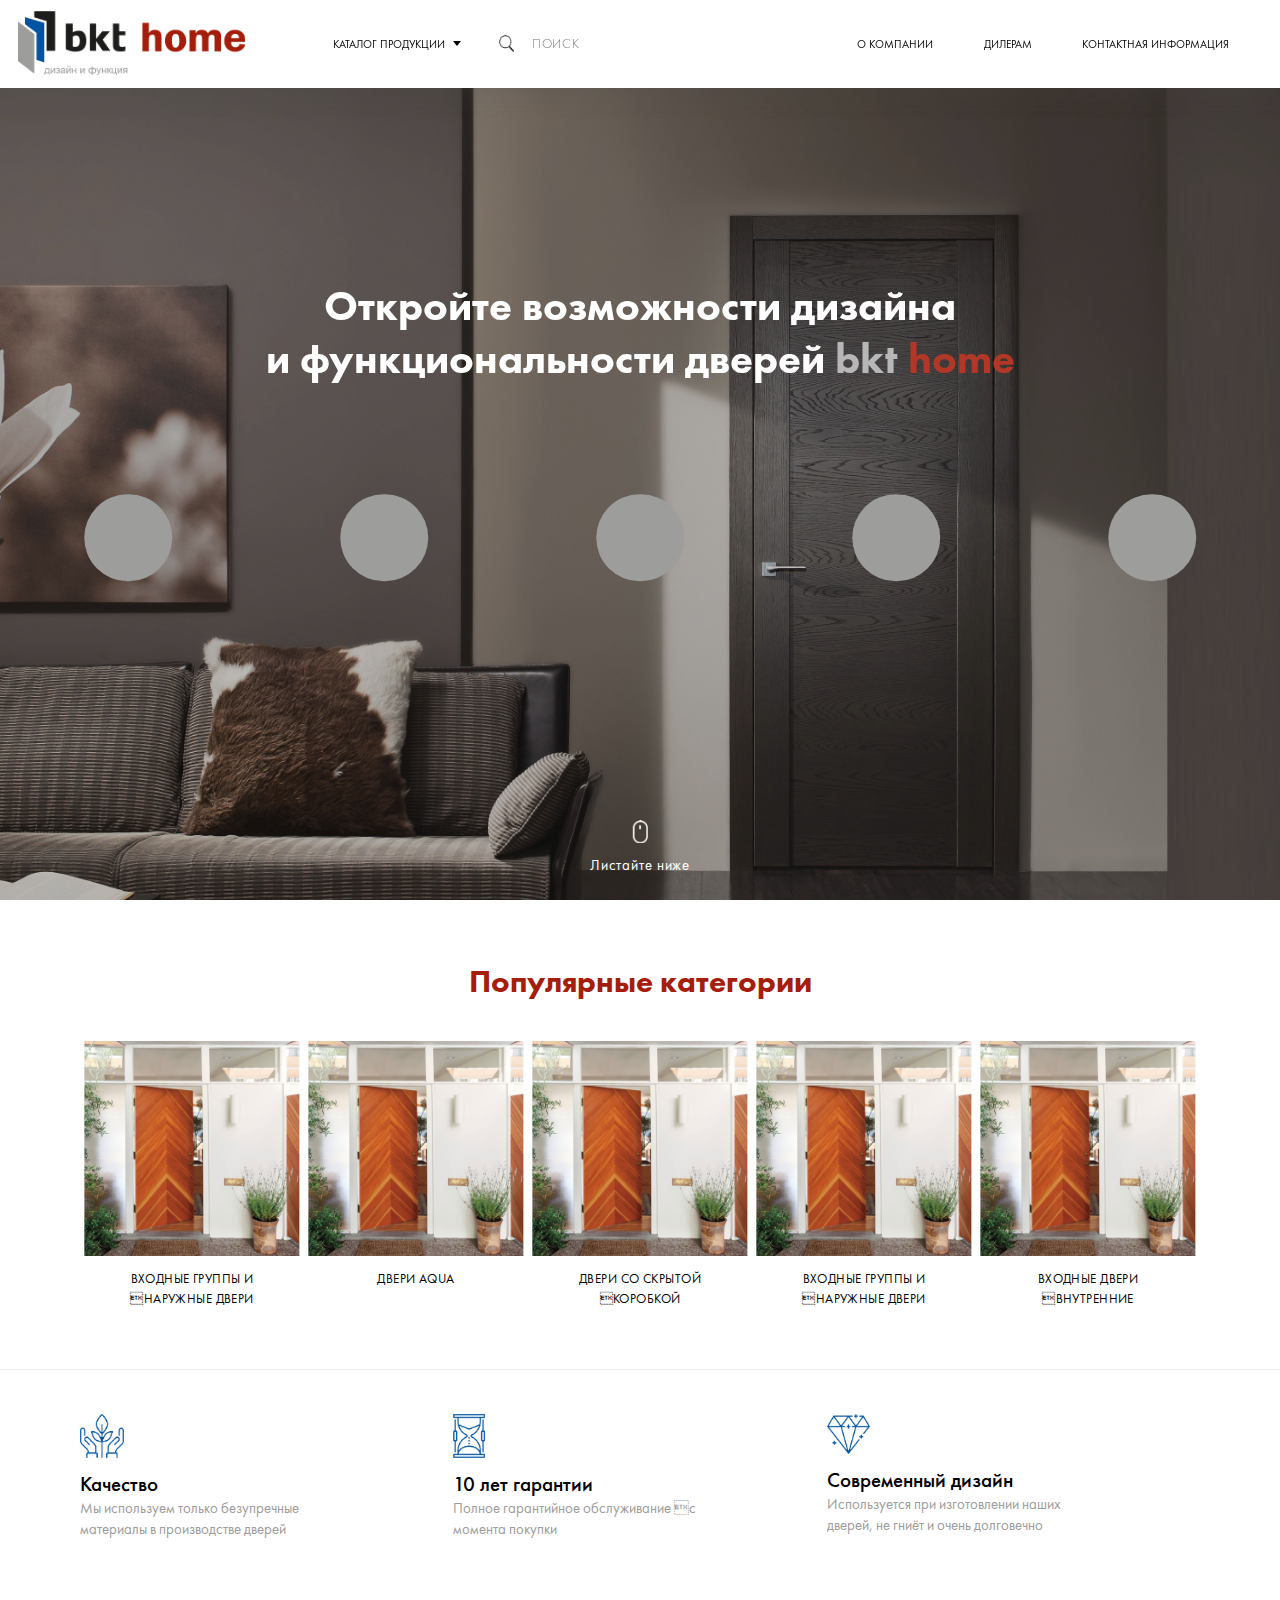
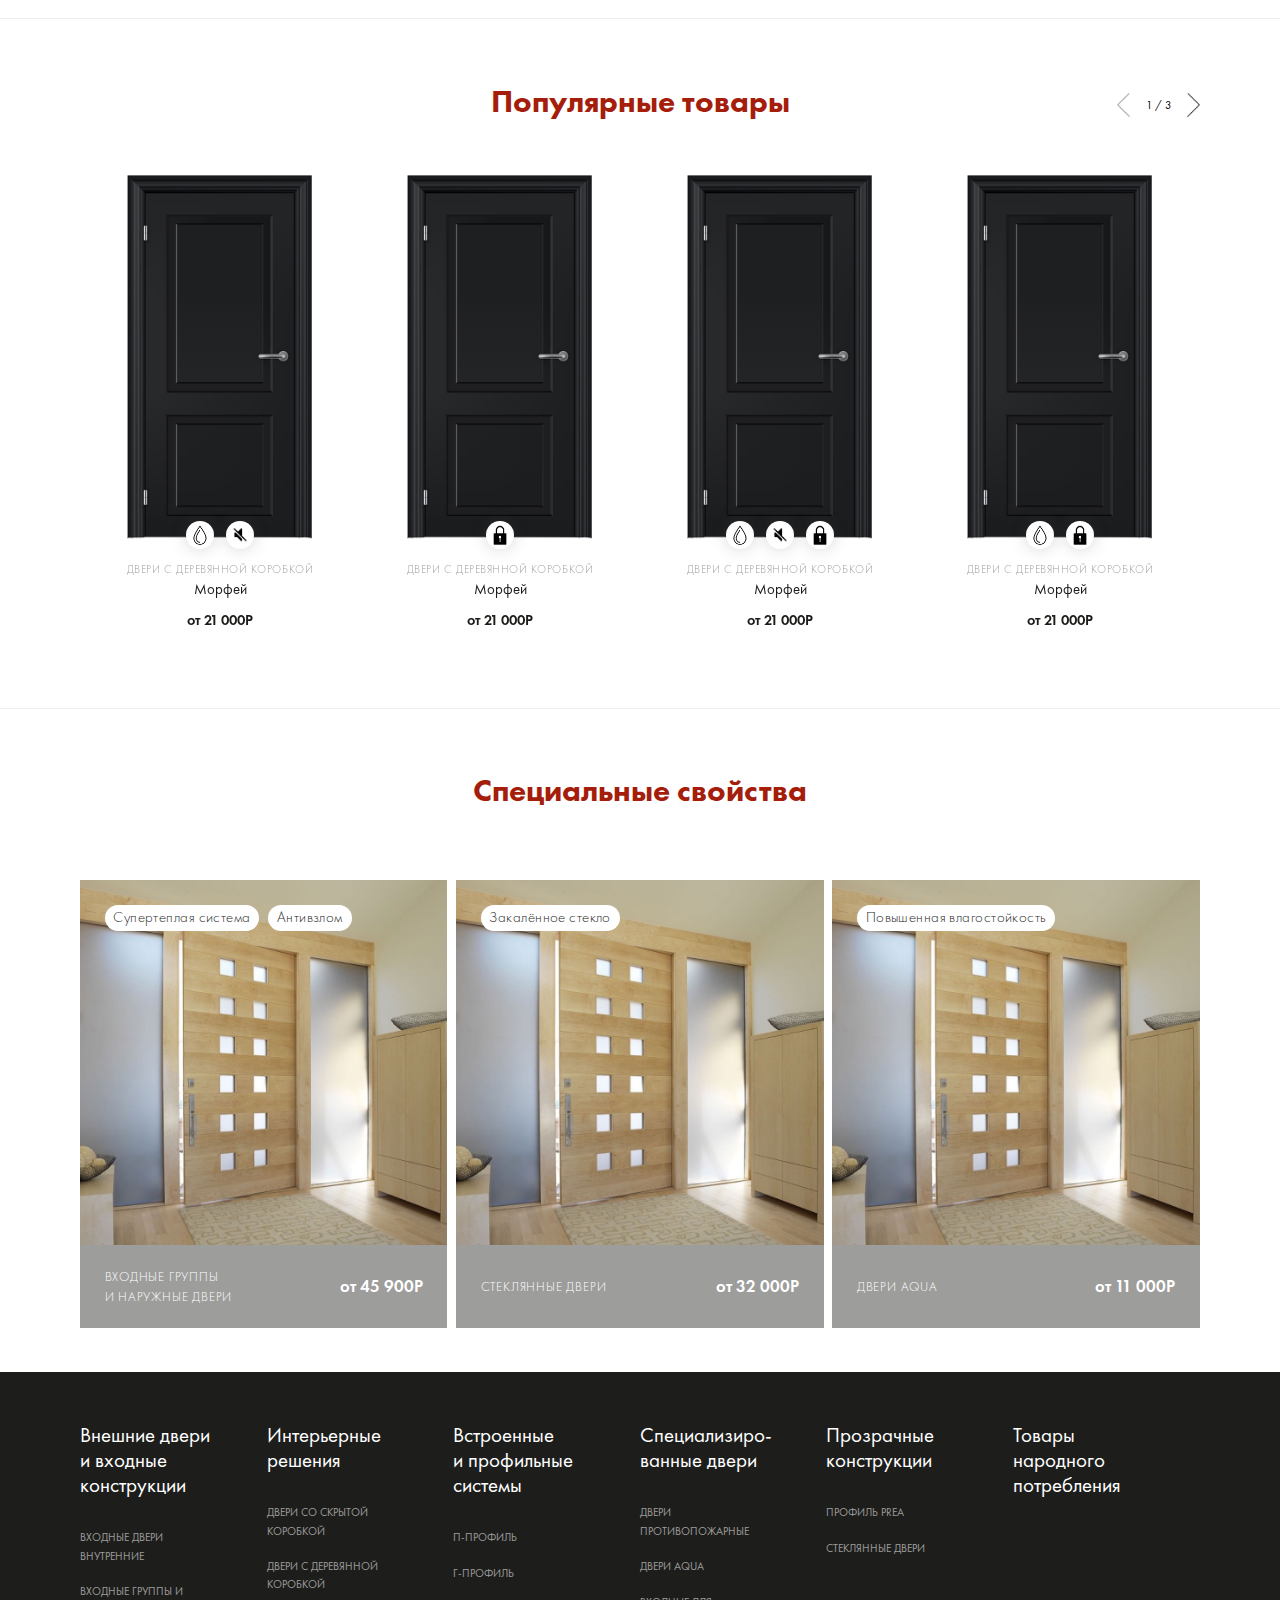
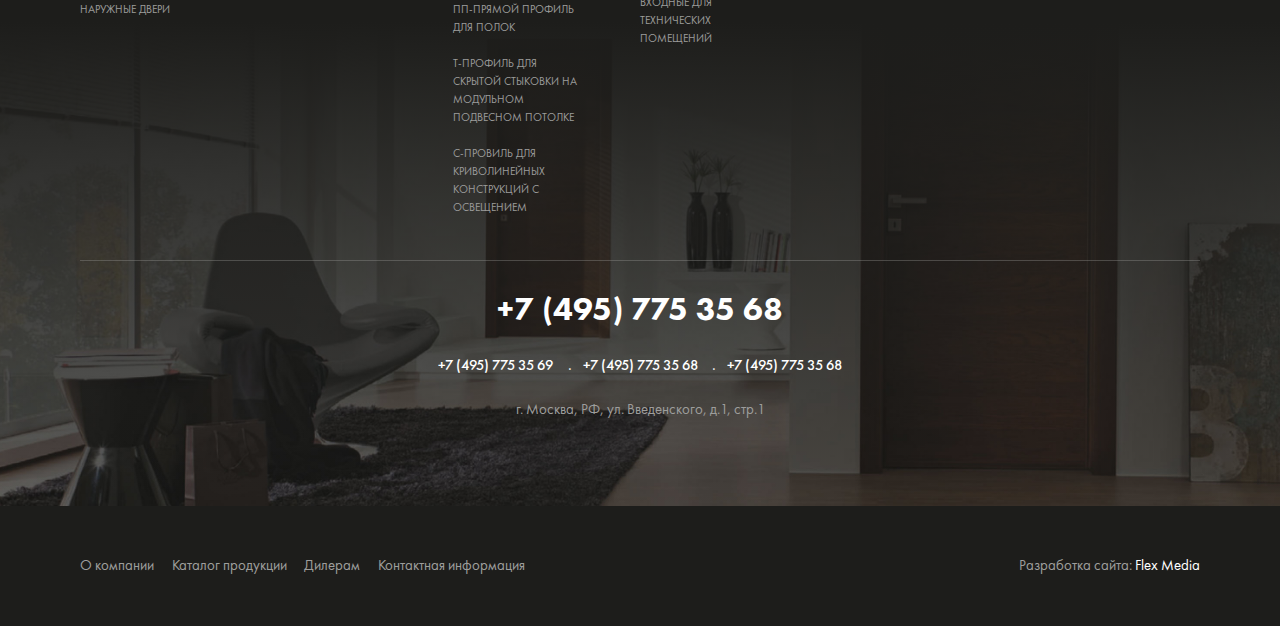
==== bitrix/templates/main/index.html @ 44f23ee6 "create popups for order" ====
<!DOCTYPE html>
<html>
  <head>
    <meta charset="utf-8">
    <title>Title of template</title>
    <meta name="viewport" content="width=device-width, initial-scale=1">
    <meta name="format-detection" content="telephone=no">
    <link rel="stylesheet" media="all" href="css/screen.css">
    <script src="http://api-maps.yandex.ru/2.1/?lang=ru_RU"></script>
    <script src="js/app.js"></script>
  </head>
  <body>
    <!--BEGIN out-->
    <div class="out">
      <header class="header"><a class="logo" href="/"></a>
        <nav class="navigation"><a class="navigation-item" href="#">О компании</a><a class="navigation-item" href="#">Дилерам</a><a class="navigation-item" href="#">Контактная информация</a>
        </nav>
        <div class="overlay">
          <div class="nav">
            <div class="nav-trigger"><span>Каталог продукции </span><i></i></div>
            <div class="nav-drop">
              <ul class="level level-1">
                <li class="level-item"><a href="#">Внешние двери и&nbsp;входные конструкции</a>
                  <ul class="level level-2">
                    <li class="level-item"><a href="#">Входные двери внутренние</a></li>
                    <li class="level-item"><a href="#">Входные группы и наружные двери</a></li>
                  </ul>
                </li>
                <li class="level-item"><a href="#">Интерьерные решения</a>
                  <ul class="level level-2">
                    <li class="level-item"><a href="#">Двери со скрытой коробкой</a></li>
                    <li class="level-item"><a href="#">Двери с деревянной коробкой</a></li>
                  </ul>
                </li>
                <li class="level-item"><a href="#">Встроенные и профильные системы</a>
                  <ul class="level level-2">
                    <li class="level-item"><a href="#">П-профиль</a></li>
                    <li class="level-item"><a href="#">Г-профиль</a></li>
                    <li class="level-item"><a href="#">ПП-прямой профиль для полок</a></li>
                    <li class="level-item"><a href="#">Т-профиль для скрытой стыковки на модульном подвесном потолке</a></li>
                    <li class="level-item"><a href="#">С-провиль для криволинейных конструкций с освещением</a></li>
                  </ul>
                </li>
                <li class="level-item"><a href="#">Специализиро&shy;ванные двери</a>
                  <ul class="level level-2">
                    <li class="level-item"><a href="#">Двери противопожарные</a></li>
                    <li class="level-item"><a href="#">Двери AQUA</a></li>
                    <li class="level-item"><a href="#">Входные для технических помещений</a></li>
                  </ul>
                </li>
                <li class="level-item"><a href="#">Прозрачные конструкции</a>
                  <ul class="level level-2">
                    <li class="level-item"><a href="#">Профиль Prea</a></li>
                    <li class="level-item"><a href="#">Стеклянные двери</a></li>
                  </ul>
                </li>
                <li class="level-item"><a href="#">Товары народного потребления</a></li>
              </ul>
            </div>
          </div>
          <div class="header-search">
            <div class="form">
              <form>
                <div class="field">
                  <button class="btn-search" type="submit"></button>
                </div>
                <div class="field">
                  <input type="text" placeholder="Поиск">
                </div>
              </form>
            </div>
          </div>
        </div>
      </header>
      <div class="wrapper">
        <section class="intro" id="intro">
          <div class="intro__cover" style="background-image: url(img/intro.jpg)"></div>
          <div class="intro__wrap">
            <div class="intro__content">
              <div class="intro__content-wrap">
                <div class="intro__content-lead"><span>Откройте возможности дизайна и&nbsp;функциональности дверей <span class="grey">bkt </span><span class="red">home</span></span></div>
              </div>
            </div>
            <div class="intro__overlay"></div>
            <div class="intro__hover">
              <div class="intro-hover-item" style="background-image: url(img/silence.jpg)">
                <div class="intro-hover-item__cover"></div>
                <div class="intro-hover-item__content">
                  <div class="text">
                    <div class="title"><span>Противопожарные</span></div>
                    <div class="descr">По периметру полотна вклеивается терморасширяющаяся лента PROMASEL, вспенивающаяся при пожаре и блокирующаяся полотно в&nbsp;дверной коробке.</div><a class="btn" href="#"><span>В каталог</span></a>
                  </div>
                </div>
              </div>
              <div class="intro-hover-item" style="background-image: url(img/time.jpg)">
                <div class="intro-hover-item__cover"></div>
                <div class="intro-hover-item__content">
                  <div class="text">
                    <div class="title"><span>Противопожарные</span></div>
                    <div class="descr">По периметру полотна вклеивается терморасширяющаяся лента PROMASEL, вспенивающаяся при пожаре и блокирующаяся полотно в&nbsp;дверной коробке.</div><a class="btn" href="#"><span>В каталог</span></a>
                  </div>
                </div>
              </div>
              <div class="intro-hover-item" style="background-image: url(img/nature.jpg)">
                <div class="intro-hover-item__cover"></div>
                <div class="intro-hover-item__content">
                  <div class="text">
                    <div class="title"><span>Противопожарные</span></div>
                    <div class="descr">По периметру полотна вклеивается терморасширяющаяся лента PROMASEL, вспенивающаяся при пожаре и блокирующаяся полотно в&nbsp;дверной коробке.</div><a class="btn" href="#"><span>В каталог</span></a>
                  </div>
                </div>
              </div>
              <div class="intro-hover-item" style="background-image: url(img/fire.jpg)">
                <div class="intro-hover-item__cover"></div>
                <div class="intro-hover-item__content">
                  <div class="text">
                    <div class="title"><span>Противопожарные</span></div>
                    <div class="descr">По периметру полотна вклеивается терморасширяющаяся лента PROMASEL, вспенивающаяся при пожаре и блокирующаяся полотно в&nbsp;дверной коробке.</div><a class="btn" href="#"><span>В каталог</span></a>
                  </div>
                </div>
              </div>
              <div class="intro-hover-item" style="background-image: url(img/water.jpg)">
                <div class="intro-hover-item__cover"></div>
                <div class="intro-hover-item__content">
                  <div class="text">
                    <div class="title"><span>Противопожарные</span></div>
                    <div class="descr">По периметру полотна вклеивается терморасширяющаяся лента PROMASEL, вспенивающаяся при пожаре и блокирующаяся полотно в&nbsp;дверной коробке.</div><a class="btn" href="#"><span>В каталог</span></a>
                  </div>
                </div>
              </div>
            </div>
            <div class="intro__content-grid">
              <div class="intro__content-grid-action">
                <div class="intro__content-grid-item" data-color="#1bcabc"><span></span></div>
                <div class="intro__content-grid-item" data-color="#821bca"><span></span></div>
                <div class="intro__content-grid-item" data-color="#34ca1b"><span></span></div>
                <div class="intro__content-grid-item" data-color="#4f0b00"><span></span></div>
                <div class="intro__content-grid-item" data-color="#0060ff"><span></span></div>
              </div>
            </div>
          </div>
          <div class="intro__scroll">
            <div class="intro-icon"><span></span></div>
            <div class="intro-text"><span>Листайте ниже</span></div>
          </div>
        </section>
        <section class="container">
          <div class="content">
            <div class="l-center">
              <div class="row">
                <div class="title">Популярные категории</div>
                <div class="category-product">
                  <div class="category-product__item">
                    <div class="category-product__cover"></div>
                    <div class="image__cover"><img src="img/image.jpg" alt=""></div>
                    <div class="category-product__title">Входные группы и наружные двери</div>
                  </div>
                  <div class="category-product__item">
                    <div class="category-product__cover"></div>
                    <div class="image__cover"><img src="img/image.jpg" alt=""></div>
                    <div class="category-product__title">Двери AQUA</div>
                  </div>
                  <div class="category-product__item">
                    <div class="category-product__cover"></div>
                    <div class="image__cover"><img src="img/image.jpg" alt=""></div>
                    <div class="category-product__title">Двери со скрытой коробкой</div>
                  </div>
                  <div class="category-product__item">
                    <div class="category-product__cover"></div>
                    <div class="image__cover"><img src="img/image.jpg" alt=""></div>
                    <div class="category-product__title">Входные группы и наружные двери</div>
                  </div>
                  <div class="category-product__item">
                    <div class="category-product__cover"></div>
                    <div class="image__cover"><img src="img/image.jpg" alt=""></div>
                    <div class="category-product__title">Входные двери внутренние</div>
                  </div>
                </div>
              </div>
              <hr>
              <div class="row">
                <div class="cooperation">
                  <div class="cooperation__item">
                    <div class="image__cover"><img src="img/icons/icon-1.png"></div>
                    <div class="overlay">
                      <div class="cooperation__title">Качество</div>
                      <div class="cooperation__text">Мы используем только безупречные материалы в производстве дверей</div>
                    </div>
                  </div>
                  <div class="cooperation__item">
                    <div class="image__cover"><img src="img/icons/icon-2.png"></div>
                    <div class="overlay">
                      <div class="cooperation__title">10 лет гарантии</div>
                      <div class="cooperation__text">Полное гарантийное обслуживание с момента покупки</div>
                    </div>
                  </div>
                  <div class="cooperation__item">
                    <div class="image__cover"><img src="img/icons/icon-3.png"></div>
                    <div class="overlay">
                      <div class="cooperation__title">Современный дизайн</div>
                      <div class="cooperation__text">Используется при изготовлении наших дверей, не гниёт и очень долговечно</div>
                    </div>
                  </div>
                </div>
              </div>
              <hr>
              <div class="row">
                <div class="title">Популярные товары</div>
                <div class="products-popular">
                  <div class="products-popular__gallery">
                    <div class="products-gallery">
                      <div class="products-item"><a href="#">
                          <div class="image__cover"><img src="img/door.jpg" alt=""></div>
                          <div class="badge">
                            <div class="badge-item tips" aria-describedby="tip1">
                              <div class="tooltip" id="tip1" role="tooltip">
                                <p>Lorem ipsum dolor sit amet, consectetur adipisicing elit, sed do eiusmod tempor incididunt ut labore et dolore magna aliqua. Ut enim ad minim veniam quis nostrud exercitation ullamco laboris nisi ut aliquip ex ea commodo consequat. Duis aute irure dolor in reprehenderit in voluptate velit esse cillum dolore eu fugiat nulla pariatur. Excepteur sint occaecat cupidatat non.</p>
                              </div><img src="img/icons/icon-4.png">
                            </div>
                            <div class="badge-item tips" aria-describedby="tip2">
                              <div class="tooltip" id="tip2" role="tooltip">
                                <p>Lorem ipsum dolor sit amet, consectetur adipisicing elit, sed do eiusmod tempor incididunt ut labore et dolore magna aliqua. Ut enim ad minim veniam quis nostrud exercitation ullamco laboris nisi ut aliquip ex ea commodo consequat. Duis aute irure dolor in reprehenderit in voluptate velit esse cillum dolore eu fugiat nulla pariatur. Excepteur sint occaecat cupidatat non.</p>
                              </div><img src="img/icons/icon-5.png">
                            </div>
                          </div>
                          <div class="products-descr">
                            <div class="name-item">Двери с деревянной коробкой</div>
                            <div class="name-collection">Морфей</div>
                            <div class="price">от 21 000Р</div>
                          </div></a></div>
                      <div class="products-item"><a href="#">
                          <div class="image__cover"><img src="img/door.jpg" alt=""></div>
                          <div class="badge">
                            <div class="badge-item"><img src="img/icons/icon-6.png"></div>
                          </div>
                          <div class="products-descr">
                            <div class="name-item">Двери с деревянной коробкой</div>
                            <div class="name-collection">Морфей</div>
                            <div class="price">от 21 000Р</div>
                          </div></a></div>
                      <div class="products-item"><a href="#">
                          <div class="image__cover"><img src="img/door.jpg" alt=""></div>
                          <div class="badge">
                            <div class="badge-item"><img src="img/icons/icon-4.png"></div>
                            <div class="badge-item"><img src="img/icons/icon-5.png"></div>
                            <div class="badge-item"><img src="img/icons/icon-6.png"></div>
                          </div>
                          <div class="products-descr">
                            <div class="name-item">Двери с деревянной коробкой</div>
                            <div class="name-collection">Морфей</div>
                            <div class="price">от 21 000Р</div>
                          </div></a></div>
                      <div class="products-item"><a href="#">
                          <div class="image__cover"><img src="img/door.jpg" alt=""></div>
                          <div class="badge">
                            <div class="badge-item"><img src="img/icons/icon-4.png"></div>
                            <div class="badge-item"><img src="img/icons/icon-6.png"></div>
                          </div>
                          <div class="products-descr">
                            <div class="name-item">Двери с деревянной коробкой</div>
                            <div class="name-collection">Морфей</div>
                            <div class="price">от 21 000Р</div>
                          </div></a></div>
                      <div class="products-item"><a href="#">
                          <div class="image__cover"><img src="img/door.jpg" alt=""></div>
                          <div class="badge">
                            <div class="badge-item"><img src="img/icons/icon-4.png"></div>
                            <div class="badge-item"><img src="img/icons/icon-5.png"></div>
                            <div class="badge-item"><img src="img/icons/icon-6.png"></div>
                          </div>
                          <div class="products-descr">
                            <div class="name-item">Двери с деревянной коробкой</div>
                            <div class="name-collection">Морфей</div>
                            <div class="price">от 21 000Р</div>
                          </div></a></div>
                      <div class="products-item"><a href="#">
                          <div class="image__cover"><img src="img/door.jpg" alt=""></div>
                          <div class="badge">
                            <div class="badge-item"><img src="img/icons/icon-4.png"></div>
                            <div class="badge-item"><img src="img/icons/icon-5.png"></div>
                            <div class="badge-item"><img src="img/icons/icon-6.png"></div>
                          </div>
                          <div class="products-descr">
                            <div class="name-item">Двери с деревянной коробкой</div>
                            <div class="name-collection">Морфей</div>
                            <div class="price">от 21 000Р</div>
                          </div></a></div>
                    </div>
                    <div class="rotator-navi">
                      <div class="rotator-arrow rotator-arrow__left"></div>
                      <div class="rotator-counter">
                        <div class="rotator__counter-current">1</div>
                        <div class="rotator__counter-separator">/</div>
                        <div class="rotator__counter-all">4</div>
                      </div>
                      <div class="rotator-arrow rotator-arrow__right"></div>
                    </div>
                  </div>
                </div>
              </div>
              <hr>
              <div class="row">
                <div class="title">Специальные свойства</div>
                <div class="products-properties">
                  <div class="products-properties__item">
                    <div class="image__cover"><img src="img/image-1.jpg">
                      <div class="prop">
                        <div class="prop-item">Супертеплая система</div>
                        <div class="prop-item">Антивзлом</div>
                      </div>
                    </div>
                    <div class="products-properties__descr">
                      <div class="products-properties__overlay">
                        <div class="products-name">Входные группы и&nbsp;наружные двери</div>
                        <div class="products-price"> от 45 900Р</div>
                      </div>
                    </div>
                  </div>
                  <div class="products-properties__item">
                    <div class="image__cover"><img src="img/image-1.jpg">
                      <div class="prop">
                        <div class="prop-item">Закалённое стекло</div>
                      </div>
                    </div>
                    <div class="products-properties__descr">
                      <div class="products-properties__overlay">
                        <div class="products-name">Стеклянные двери</div>
                        <div class="products-price"> от 32 000Р</div>
                      </div>
                    </div>
                  </div>
                  <div class="products-properties__item">
                    <div class="image__cover"><img src="img/image-1.jpg">
                      <div class="prop">
                        <div class="prop-item">Повышенная влагостойкость</div>
                      </div>
                    </div>
                    <div class="products-properties__descr">
                      <div class="products-properties__overlay">
                        <div class="products-name">Двери AQUA</div>
                        <div class="products-price"> от 11 000Р</div>
                      </div>
                    </div>
                  </div>
                </div>
              </div>
            </div>
          </div>
        </section>
      </div>
      <footer class="footer">
        <div class="footer-top">
          <div class="footer__scale">
            <div style="background-image: url(img/footer.jpg)"></div>
          </div>
          <div class="l-center">
            <nav class="map__catalog">
              <ul class="map__catalog-item">
                <li><a href="#">Внешние двери и&nbsp;входные конструкции</a>
                  <ul>
                    <li><a href="#">Входные двери внутренние</a></li>
                    <li><a href="#">Входные группы и наружные двери</a></li>
                  </ul>
                </li>
              </ul>
              <ul class="map__catalog-item">
                <li><a href="#">Интерьерные решения</a>
                  <ul>
                    <li><a href="#">Двери со скрытой коробкой</a></li>
                    <li><a href="#">Двери с деревянной коробкой</a></li>
                  </ul>
                </li>
              </ul>
              <ul class="map__catalog-item">
                <li><a href="#">Встроенные и&nbsp;профильные системы</a>
                  <ul>
                    <li><a href="#">П-профиль</a></li>
                    <li><a href="#">Г-профиль</a></li>
                    <li><a href="#">ПП-прямой профиль для полок</a></li>
                    <li><a href="#">Т-профиль для скрытой стыковки на модульном подвесном потолке </a></li>
                    <li><a href="#">С-провиль для криволинейных конструкций с освещением</a></li>
                  </ul>
                </li>
              </ul>
              <ul class="map__catalog-item">
                <li><a href="#">Специализиро&shy;ванные двери</a>
                  <ul>
                    <li><a href="#">Двери противопожарные</a></li>
                    <li><a href="#">Двери AQUA</a></li>
                    <li><a href="#">Входные для технических помещений</a></li>
                  </ul>
                </li>
              </ul>
              <ul class="map__catalog-item">
                <li><a href="#">Прозрачные конструкции</a>
                  <ul>
                    <li><a href="#">Профиль Prea</a></li>
                    <li><a href="#">Стеклянные двери</a></li>
                  </ul>
                </li>
              </ul>
              <ul class="map__catalog-item">
                <li><a href="#">Товары народного потребления</a></li>
              </ul>
            </nav>
            <div class="contancts">
              <div class="main__phone"><span>+7 (495) 775 35 68</span></div>
              <ul class="phone__list">
                <li>+7 (495) 775 35 69</li>
                <li>+7 (495) 775 35 68 </li>
                <li>+7 (495) 775 35 68</li>
              </ul>
              <div class="address">г. Москва, РФ, ул. Введенского, д.1, стр.1</div>
            </div>
          </div>
        </div>
        <div class="footer-bottom">
          <div class="l-center">
            <nav class="footer__nav"><a class="footer__nav-item" href="#">О компании</a><a class="footer__nav-item" href="#">Каталог продукции</a><a class="footer__nav-item" href="#">Дилерам</a><a class="footer__nav-item" href="#">Контактная информация</a>
            </nav>
            <div class="developers"><a href="#">Разработка сайта: <span>Flex Media</span></a></div>
          </div>
        </div>
      </footer>
    </div>
    <!--END out-->
    <div class="modal__wrap" data-modal-wrap="callback">
      <div class="modal modal-front">
        <div class="btn-close"></div>
        <div class="modal__title">Форма обратной связи</div>
        <div class="form">
          <form class="js-validate">
            <div class="field">
              <div class="field-head"><span>Ваше имя*</span></div>
              <div class="field-body">
                <input type="text" data-validation="length" data-validation-length="min2">
              </div>
            </div>
            <div class="field">
              <div class="field-head"><span>E-mail*</span></div>
              <div class="field-body">
                <input type="text" data-validation="email">
              </div>
            </div>
            <div class="field">
              <div class="field-head"><span>телефон*</span></div>
              <div class="field-body">
                <input class="numeric" type="text" data-validation="length" data-validation-length="6-20">
              </div>
            </div>
            <div class="field">
              <div class="field-head"><span>сообщение</span></div>
              <div class="field-body">
                <textarea></textarea>
              </div>
            </div>
            <div class="field">
              <button class="btn btn-red" type="submit"><span>Отправить</span></button>
            </div>
          </form>
        </div>
      </div>
      <div class="modal modal-back">
        <div class="btn-close"></div>
        <div class="modal__title">Благодарим вас!</div>
        <div class="modal__text"> 
          <p>В течение рабочего дня с вами свяжется наш менеджер. Спасибо, что выбрали нас!</p>
        </div>
        <div class="close">Закрыть</div>
      </div>
    </div>
    <div class="modal__wrap modal__wrap-size" data-modal-wrap="size">
      <div class="modal modal-front">
        <div class="btn-close"></div>
        <div class="modal__title">Выберите размер</div>
        <div class="form">
          <div class="field">
            <div class="field-body">
              <input type="radio" name="size" id="size-1" value="600 × 2000 × 36 мм">
              <label for="size-1"><span>600 × 2000 × 36 мм</span></label>
            </div>
            <div class="field-body">
              <input type="radio" name="size" id="size-2" value="700 × 2000 × 36 мм">
              <label for="size-2"><span>700 × 2000 × 36 мм</span></label>
            </div>
            <div class="field-body">
              <input type="radio" name="size" id="size-3" value="800 × 2000 × 36 мм">
              <label for="size-3"><span>7800 × 2000 × 36 мм</span></label>
            </div>
          </div>
          <div class="field">
            <div class="field-body">
              <input type="radio" name="size" id="size-4" value="900 × 2000 × 36 мм">
              <label for="size-4"><span>900 × 2000 × 36 мм</span></label>
            </div>
            <div class="field-body">
              <input type="radio" name="size" id="size-5" value="1000 × 2000 × 36 мм">
              <label for="size-5"><span>1000 × 2000 × 36 мм</span></label>
            </div>
          </div>
        </div>
        <div class="form-submit">
          <button class="btn btn-red btn-select" type="button"><span>Выбрать</span></button>
        </div>
      </div>
    </div>
    <div class="modal__wrap modal__wrap-lining" data-modal-wrap="lining">
      <div class="modal modal-front">
        <div class="btn-close"></div>
        <div class="modal__title">Выберите облицовку</div>
        <div class="form">
          <div class="field">
            <div class="field-body">
              <input type="radio" name="lining" id="size-6" value="порошковая окраска">
              <label for="size-6">
                <div class="image__cover"><img src="img/surface.png"></div>
                <div class="caption">порошковая окраска</div>
              </label>
            </div>
          </div>
          <div class="field">
            <div class="field-body">
              <input type="radio" name="lining" id="size-7" value="окраска автоэмалью">
              <label for="size-7">
                <div class="image__cover"><img src="img/surface.png"></div>
                <div class="caption">окраска автоэмалью</div>
              </label>
            </div>
          </div>
          <div class="field">
            <div class="field-body">
              <input type="radio" name="lining" id="size-8" value="окраска жидкими красками">
              <label for="size-8">
                <div class="image__cover"><img src="img/surface.png"></div>
                <div class="caption">окраска жидкими красками</div>
              </label>
            </div>
          </div>
        </div>
        <div class="form-submit">
          <button class="btn btn-red btn-select" type="button"><span>Выбрать</span></button>
        </div>
      </div>
    </div>
    <div class="modal__wrap modal__wrap-color" data-modal-wrap="color">
      <div class="modal modal-front">
        <div class="btn-close"></div>
        <div class="modal__title">Выберите цвет</div>
        <div class="form">
          <div class="field">
            <div class="field-body">
              <div class="color-rotator">
                                <div class="color-item">
                                  <input type="radio" name="color" id="t-1" value="Черный">
                                  <label for="t-1">
                                    <div class="color-hex tips" aria-describedby="tips-1" style="background-color:#000000"></div>
                                    <div class="tooltip" id="tips-1" role="tooltip">
                                      <p>Черный</p>
                                    </div>
                                  </label>
                                </div>
                                <div class="color-item">
                                  <input type="radio" name="color" id="t-2" value="Черный">
                                  <label for="t-2">
                                    <div class="color-hex tips" aria-describedby="tips-2" style="background-color:#d7fdce"></div>
                                    <div class="tooltip" id="tips-2" role="tooltip">
                                      <p>Черный</p>
                                    </div>
                                  </label>
                                </div>
                                <div class="color-item">
                                  <input type="radio" name="color" id="t-3" value="Черный">
                                  <label for="t-3">
                                    <div class="color-hex tips" aria-describedby="tips-3" style="background-color:#8d7f0e"></div>
                                    <div class="tooltip" id="tips-3" role="tooltip">
                                      <p>Черный</p>
                                    </div>
                                  </label>
                                </div>
                                <div class="color-item">
                                  <input type="radio" name="color" id="t-4" value="Черный">
                                  <label for="t-4">
                                    <div class="color-hex tips" aria-describedby="tips-4" style="background-color:#40c362"></div>
                                    <div class="tooltip" id="tips-4" role="tooltip">
                                      <p>Черный</p>
                                    </div>
                                  </label>
                                </div>
                                <div class="color-item">
                                  <input type="radio" name="color" id="t-5" value="Черный">
                                  <label for="t-5">
                                    <div class="color-hex tips" aria-describedby="tips-5" style="background-color:#5bd3fd"></div>
                                    <div class="tooltip" id="tips-5" role="tooltip">
                                      <p>Черный</p>
                                    </div>
                                  </label>
                                </div>
                                <div class="color-item">
                                  <input type="radio" name="color" id="t-6" value="Черный">
                                  <label for="t-6">
                                    <div class="color-hex tips" aria-describedby="tips-6" style="background-color:#de7503"></div>
                                    <div class="tooltip" id="tips-6" role="tooltip">
                                      <p>Черный</p>
                                    </div>
                                  </label>
                                </div>
                                <div class="color-item">
                                  <input type="radio" name="color" id="t-7" value="Черный">
                                  <label for="t-7">
                                    <div class="color-hex tips" aria-describedby="tips-7" style="background-color:#000000"></div>
                                    <div class="tooltip" id="tips-7" role="tooltip">
                                      <p>Черный</p>
                                    </div>
                                  </label>
                                </div>
                                <div class="color-item">
                                  <input type="radio" name="color" id="t-8" value="Черный">
                                  <label for="t-8">
                                    <div class="color-hex tips" aria-describedby="tips-8" style="background-color:#d7fdce"></div>
                                    <div class="tooltip" id="tips-8" role="tooltip">
                                      <p>Черный</p>
                                    </div>
                                  </label>
                                </div>
                                <div class="color-item">
                                  <input type="radio" name="color" id="t-9" value="Черный">
                                  <label for="t-9">
                                    <div class="color-hex tips" aria-describedby="tips-9" style="background-color:#8d7f0e"></div>
                                    <div class="tooltip" id="tips-9" role="tooltip">
                                      <p>Черный</p>
                                    </div>
                                  </label>
                                </div>
                                <div class="color-item">
                                  <input type="radio" name="color" id="t-10" value="Черный">
                                  <label for="t-10">
                                    <div class="color-hex tips" aria-describedby="tips-10" style="background-color:#40c362"></div>
                                    <div class="tooltip" id="tips-10" role="tooltip">
                                      <p>Черный</p>
                                    </div>
                                  </label>
                                </div>
                                <div class="color-item">
                                  <input type="radio" name="color" id="t-11" value="Черный">
                                  <label for="t-11">
                                    <div class="color-hex tips" aria-describedby="tips-11" style="background-color:#5bd3fd"></div>
                                    <div class="tooltip" id="tips-11" role="tooltip">
                                      <p>Черный</p>
                                    </div>
                                  </label>
                                </div>
                                <div class="color-item">
                                  <input type="radio" name="color" id="t-12" value="Черный">
                                  <label for="t-12">
                                    <div class="color-hex tips" aria-describedby="tips-12" style="background-color:#de7503"></div>
                                    <div class="tooltip" id="tips-12" role="tooltip">
                                      <p>Черный</p>
                                    </div>
                                  </label>
                                </div>
                                <div class="color-item">
                                  <input type="radio" name="color" id="t-13" value="Черный">
                                  <label for="t-13">
                                    <div class="color-hex tips" aria-describedby="tips-13" style="background-color:#40c362"></div>
                                    <div class="tooltip" id="tips-13" role="tooltip">
                                      <p>Черный</p>
                                    </div>
                                  </label>
                                </div>
                                <div class="color-item">
                                  <input type="radio" name="color" id="t-14" value="Черный">
                                  <label for="t-14">
                                    <div class="color-hex tips" aria-describedby="tips-14" style="background-color:#5bd3fd"></div>
                                    <div class="tooltip" id="tips-14" role="tooltip">
                                      <p>Черный</p>
                                    </div>
                                  </label>
                                </div>
                                <div class="color-item">
                                  <input type="radio" name="color" id="t-15" value="Черный">
                                  <label for="t-15">
                                    <div class="color-hex tips" aria-describedby="tips-15" style="background-color:#de7503"></div>
                                    <div class="tooltip" id="tips-15" role="tooltip">
                                      <p>Черный</p>
                                    </div>
                                  </label>
                                </div>
                                <div class="color-item">
                                  <input type="radio" name="color" id="t-16" value="Черный">
                                  <label for="t-16">
                                    <div class="color-hex tips" aria-describedby="tips-16" style="background-color:#000000"></div>
                                    <div class="tooltip" id="tips-16" role="tooltip">
                                      <p>Черный</p>
                                    </div>
                                  </label>
                                </div>
                                <div class="color-item">
                                  <input type="radio" name="color" id="t-17" value="Черный">
                                  <label for="t-17">
                                    <div class="color-hex tips" aria-describedby="tips-17" style="background-color:#d7fdce"></div>
                                    <div class="tooltip" id="tips-17" role="tooltip">
                                      <p>Черный</p>
                                    </div>
                                  </label>
                                </div>
                                <div class="color-item">
                                  <input type="radio" name="color" id="t-18" value="Черный">
                                  <label for="t-18">
                                    <div class="color-hex tips" aria-describedby="tips-18" style="background-color:#8d7f0e"></div>
                                    <div class="tooltip" id="tips-18" role="tooltip">
                                      <p>Черный</p>
                                    </div>
                                  </label>
                                </div>
                                <div class="color-item">
                                  <input type="radio" name="color" id="t-19" value="Черный">
                                  <label for="t-19">
                                    <div class="color-hex tips" aria-describedby="tips-19" style="background-color:#40c362"></div>
                                    <div class="tooltip" id="tips-19" role="tooltip">
                                      <p>Черный</p>
                                    </div>
                                  </label>
                                </div>
                                <div class="color-item">
                                  <input type="radio" name="color" id="t-20" value="Черный">
                                  <label for="t-20">
                                    <div class="color-hex tips" aria-describedby="tips-20" style="background-color:#5bd3fd"></div>
                                    <div class="tooltip" id="tips-20" role="tooltip">
                                      <p>Черный</p>
                                    </div>
                                  </label>
                                </div>
                                <div class="color-item">
                                  <input type="radio" name="color" id="t-21" value="Черный">
                                  <label for="t-21">
                                    <div class="color-hex tips" aria-describedby="tips-21" style="background-color:#de7503"></div>
                                    <div class="tooltip" id="tips-21" role="tooltip">
                                      <p>Черный</p>
                                    </div>
                                  </label>
                                </div>
                                <div class="color-item">
                                  <input type="radio" name="color" id="t-22" value="Черный">
                                  <label for="t-22">
                                    <div class="color-hex tips" aria-describedby="tips-22" style="background-color:#000000"></div>
                                    <div class="tooltip" id="tips-22" role="tooltip">
                                      <p>Черный</p>
                                    </div>
                                  </label>
                                </div>
                                <div class="color-item">
                                  <input type="radio" name="color" id="t-23" value="Черный">
                                  <label for="t-23">
                                    <div class="color-hex tips" aria-describedby="tips-23" style="background-color:#d7fdce"></div>
                                    <div class="tooltip" id="tips-23" role="tooltip">
                                      <p>Черный</p>
                                    </div>
                                  </label>
                                </div>
                                <div class="color-item">
                                  <input type="radio" name="color" id="t-24" value="Черный">
                                  <label for="t-24">
                                    <div class="color-hex tips" aria-describedby="tips-24" style="background-color:#8d7f0e"></div>
                                    <div class="tooltip" id="tips-24" role="tooltip">
                                      <p>Черный</p>
                                    </div>
                                  </label>
                                </div>
                                <div class="color-item">
                                  <input type="radio" name="color" id="t-25" value="Черный">
                                  <label for="t-25">
                                    <div class="color-hex tips" aria-describedby="tips-25" style="background-color:#40c362"></div>
                                    <div class="tooltip" id="tips-25" role="tooltip">
                                      <p>Черный</p>
                                    </div>
                                  </label>
                                </div>
                                <div class="color-item">
                                  <input type="radio" name="color" id="t-26" value="Черный">
                                  <label for="t-26">
                                    <div class="color-hex tips" aria-describedby="tips-26" style="background-color:#5bd3fd"></div>
                                    <div class="tooltip" id="tips-26" role="tooltip">
                                      <p>Черный</p>
                                    </div>
                                  </label>
                                </div>
                                <div class="color-item">
                                  <input type="radio" name="color" id="t-27" value="Черный">
                                  <label for="t-27">
                                    <div class="color-hex tips" aria-describedby="tips-27" style="background-color:#de7503"></div>
                                    <div class="tooltip" id="tips-27" role="tooltip">
                                      <p>Черный</p>
                                    </div>
                                  </label>
                                </div>
                                <div class="color-item">
                                  <input type="radio" name="color" id="t-28" value="Черный">
                                  <label for="t-28">
                                    <div class="color-hex tips" aria-describedby="tips-28" style="background-color:#40c362"></div>
                                    <div class="tooltip" id="tips-28" role="tooltip">
                                      <p>Черный</p>
                                    </div>
                                  </label>
                                </div>
                                <div class="color-item">
                                  <input type="radio" name="color" id="t-29" value="Черный">
                                  <label for="t-29">
                                    <div class="color-hex tips" aria-describedby="tips-29" style="background-color:#5bd3fd"></div>
                                    <div class="tooltip" id="tips-29" role="tooltip">
                                      <p>Черный</p>
                                    </div>
                                  </label>
                                </div>
                                <div class="color-item">
                                  <input type="radio" name="color" id="t-30" value="Черный">
                                  <label for="t-30">
                                    <div class="color-hex tips" aria-describedby="tips-30" style="background-color:#de7503"></div>
                                    <div class="tooltip" id="tips-30" role="tooltip">
                                      <p>Черный</p>
                                    </div>
                                  </label>
                                </div>
                                <div class="color-item">
                                  <input type="radio" name="color" id="t-31" value="Черный">
                                  <label for="t-31">
                                    <div class="color-hex tips" aria-describedby="tips-31" style="background-color:#000000"></div>
                                    <div class="tooltip" id="tips-31" role="tooltip">
                                      <p>Черный</p>
                                    </div>
                                  </label>
                                </div>
                                <div class="color-item">
                                  <input type="radio" name="color" id="t-32" value="Черный">
                                  <label for="t-32">
                                    <div class="color-hex tips" aria-describedby="tips-32" style="background-color:#d7fdce"></div>
                                    <div class="tooltip" id="tips-32" role="tooltip">
                                      <p>Черный</p>
                                    </div>
                                  </label>
                                </div>
                                <div class="color-item">
                                  <input type="radio" name="color" id="t-33" value="Черный">
                                  <label for="t-33">
                                    <div class="color-hex tips" aria-describedby="tips-33" style="background-color:#8d7f0e"></div>
                                    <div class="tooltip" id="tips-33" role="tooltip">
                                      <p>Черный</p>
                                    </div>
                                  </label>
                                </div>
                                <div class="color-item">
                                  <input type="radio" name="color" id="t-34" value="Черный">
                                  <label for="t-34">
                                    <div class="color-hex tips" aria-describedby="tips-34" style="background-color:#40c362"></div>
                                    <div class="tooltip" id="tips-34" role="tooltip">
                                      <p>Черный</p>
                                    </div>
                                  </label>
                                </div>
                                <div class="color-item">
                                  <input type="radio" name="color" id="t-35" value="Черный">
                                  <label for="t-35">
                                    <div class="color-hex tips" aria-describedby="tips-35" style="background-color:#5bd3fd"></div>
                                    <div class="tooltip" id="tips-35" role="tooltip">
                                      <p>Черный</p>
                                    </div>
                                  </label>
                                </div>
                                <div class="color-item">
                                  <input type="radio" name="color" id="t-36" value="Черный">
                                  <label for="t-36">
                                    <div class="color-hex tips" aria-describedby="tips-36" style="background-color:#de7503"></div>
                                    <div class="tooltip" id="tips-36" role="tooltip">
                                      <p>Черный</p>
                                    </div>
                                  </label>
                                </div>
                                <div class="color-item">
                                  <input type="radio" name="color" id="t-37" value="Черный">
                                  <label for="t-37">
                                    <div class="color-hex tips" aria-describedby="tips-37" style="background-color:#000000"></div>
                                    <div class="tooltip" id="tips-37" role="tooltip">
                                      <p>Черный</p>
                                    </div>
                                  </label>
                                </div>
                                <div class="color-item">
                                  <input type="radio" name="color" id="t-38" value="Черный">
                                  <label for="t-38">
                                    <div class="color-hex tips" aria-describedby="tips-38" style="background-color:#d7fdce"></div>
                                    <div class="tooltip" id="tips-38" role="tooltip">
                                      <p>Черный</p>
                                    </div>
                                  </label>
                                </div>
                                <div class="color-item">
                                  <input type="radio" name="color" id="t-39" value="Черный">
                                  <label for="t-39">
                                    <div class="color-hex tips" aria-describedby="tips-39" style="background-color:#8d7f0e"></div>
                                    <div class="tooltip" id="tips-39" role="tooltip">
                                      <p>Черный</p>
                                    </div>
                                  </label>
                                </div>
                                <div class="color-item">
                                  <input type="radio" name="color" id="t-40" value="Черный">
                                  <label for="t-40">
                                    <div class="color-hex tips" aria-describedby="tips-40" style="background-color:#40c362"></div>
                                    <div class="tooltip" id="tips-40" role="tooltip">
                                      <p>Черный</p>
                                    </div>
                                  </label>
                                </div>
                                <div class="color-item">
                                  <input type="radio" name="color" id="t-41" value="Черный">
                                  <label for="t-41">
                                    <div class="color-hex tips" aria-describedby="tips-41" style="background-color:#5bd3fd"></div>
                                    <div class="tooltip" id="tips-41" role="tooltip">
                                      <p>Черный</p>
                                    </div>
                                  </label>
                                </div>
                                <div class="color-item">
                                  <input type="radio" name="color" id="t-42" value="Черный">
                                  <label for="t-42">
                                    <div class="color-hex tips" aria-describedby="tips-42" style="background-color:#de7503"></div>
                                    <div class="tooltip" id="tips-42" role="tooltip">
                                      <p>Черный</p>
                                    </div>
                                  </label>
                                </div>
                                <div class="color-item">
                                  <input type="radio" name="color" id="t-43" value="Черный">
                                  <label for="t-43">
                                    <div class="color-hex tips" aria-describedby="tips-43" style="background-color:#40c362"></div>
                                    <div class="tooltip" id="tips-43" role="tooltip">
                                      <p>Черный</p>
                                    </div>
                                  </label>
                                </div>
                                <div class="color-item">
                                  <input type="radio" name="color" id="t-44" value="Черный">
                                  <label for="t-44">
                                    <div class="color-hex tips" aria-describedby="tips-44" style="background-color:#5bd3fd"></div>
                                    <div class="tooltip" id="tips-44" role="tooltip">
                                      <p>Черный</p>
                                    </div>
                                  </label>
                                </div>
                                <div class="color-item">
                                  <input type="radio" name="color" id="t-45" value="Черный">
                                  <label for="t-45">
                                    <div class="color-hex tips" aria-describedby="tips-45" style="background-color:#de7503"></div>
                                    <div class="tooltip" id="tips-45" role="tooltip">
                                      <p>Черный</p>
                                    </div>
                                  </label>
                                </div>
                                <div class="color-item">
                                  <input type="radio" name="color" id="t-46" value="Черный">
                                  <label for="t-46">
                                    <div class="color-hex tips" aria-describedby="tips-46" style="background-color:#000000"></div>
                                    <div class="tooltip" id="tips-46" role="tooltip">
                                      <p>Черный</p>
                                    </div>
                                  </label>
                                </div>
                                <div class="color-item">
                                  <input type="radio" name="color" id="t-47" value="Черный">
                                  <label for="t-47">
                                    <div class="color-hex tips" aria-describedby="tips-47" style="background-color:#d7fdce"></div>
                                    <div class="tooltip" id="tips-47" role="tooltip">
                                      <p>Черный</p>
                                    </div>
                                  </label>
                                </div>
                                <div class="color-item">
                                  <input type="radio" name="color" id="t-48" value="Черный">
                                  <label for="t-48">
                                    <div class="color-hex tips" aria-describedby="tips-48" style="background-color:#8d7f0e"></div>
                                    <div class="tooltip" id="tips-48" role="tooltip">
                                      <p>Черный</p>
                                    </div>
                                  </label>
                                </div>
                                <div class="color-item">
                                  <input type="radio" name="color" id="t-49" value="Черный">
                                  <label for="t-49">
                                    <div class="color-hex tips" aria-describedby="tips-49" style="background-color:#40c362"></div>
                                    <div class="tooltip" id="tips-49" role="tooltip">
                                      <p>Черный</p>
                                    </div>
                                  </label>
                                </div>
                                <div class="color-item">
                                  <input type="radio" name="color" id="t-50" value="Черный">
                                  <label for="t-50">
                                    <div class="color-hex tips" aria-describedby="tips-50" style="background-color:#5bd3fd"></div>
                                    <div class="tooltip" id="tips-50" role="tooltip">
                                      <p>Черный</p>
                                    </div>
                                  </label>
                                </div>
                                <div class="color-item">
                                  <input type="radio" name="color" id="t-51" value="Черный">
                                  <label for="t-51">
                                    <div class="color-hex tips" aria-describedby="tips-51" style="background-color:#de7503"></div>
                                    <div class="tooltip" id="tips-51" role="tooltip">
                                      <p>Черный</p>
                                    </div>
                                  </label>
                                </div>
                                <div class="color-item">
                                  <input type="radio" name="color" id="t-52" value="Черный">
                                  <label for="t-52">
                                    <div class="color-hex tips" aria-describedby="tips-52" style="background-color:#000000"></div>
                                    <div class="tooltip" id="tips-52" role="tooltip">
                                      <p>Черный</p>
                                    </div>
                                  </label>
                                </div>
                                <div class="color-item">
                                  <input type="radio" name="color" id="t-53" value="Черный">
                                  <label for="t-53">
                                    <div class="color-hex tips" aria-describedby="tips-53" style="background-color:#d7fdce"></div>
                                    <div class="tooltip" id="tips-53" role="tooltip">
                                      <p>Черный</p>
                                    </div>
                                  </label>
                                </div>
                                <div class="color-item">
                                  <input type="radio" name="color" id="t-54" value="Черный">
                                  <label for="t-54">
                                    <div class="color-hex tips" aria-describedby="tips-54" style="background-color:#8d7f0e"></div>
                                    <div class="tooltip" id="tips-54" role="tooltip">
                                      <p>Черный</p>
                                    </div>
                                  </label>
                                </div>
                                <div class="color-item">
                                  <input type="radio" name="color" id="t-55" value="Черный">
                                  <label for="t-55">
                                    <div class="color-hex tips" aria-describedby="tips-55" style="background-color:#40c362"></div>
                                    <div class="tooltip" id="tips-55" role="tooltip">
                                      <p>Черный</p>
                                    </div>
                                  </label>
                                </div>
                                <div class="color-item">
                                  <input type="radio" name="color" id="t-56" value="Черный">
                                  <label for="t-56">
                                    <div class="color-hex tips" aria-describedby="tips-56" style="background-color:#5bd3fd"></div>
                                    <div class="tooltip" id="tips-56" role="tooltip">
                                      <p>Черный</p>
                                    </div>
                                  </label>
                                </div>
                                <div class="color-item">
                                  <input type="radio" name="color" id="t-57" value="Черный">
                                  <label for="t-57">
                                    <div class="color-hex tips" aria-describedby="tips-57" style="background-color:#de7503"></div>
                                    <div class="tooltip" id="tips-57" role="tooltip">
                                      <p>Черный</p>
                                    </div>
                                  </label>
                                </div>
                                <div class="color-item">
                                  <input type="radio" name="color" id="t-58" value="Черный">
                                  <label for="t-58">
                                    <div class="color-hex tips" aria-describedby="tips-58" style="background-color:#40c362"></div>
                                    <div class="tooltip" id="tips-58" role="tooltip">
                                      <p>Черный</p>
                                    </div>
                                  </label>
                                </div>
                                <div class="color-item">
                                  <input type="radio" name="color" id="t-59" value="Черный">
                                  <label for="t-59">
                                    <div class="color-hex tips" aria-describedby="tips-59" style="background-color:#5bd3fd"></div>
                                    <div class="tooltip" id="tips-59" role="tooltip">
                                      <p>Черный</p>
                                    </div>
                                  </label>
                                </div>
                                <div class="color-item">
                                  <input type="radio" name="color" id="t-60" value="Черный">
                                  <label for="t-60">
                                    <div class="color-hex tips" aria-describedby="tips-60" style="background-color:#de7503"></div>
                                    <div class="tooltip" id="tips-60" role="tooltip">
                                      <p>Черный</p>
                                    </div>
                                  </label>
                                </div>
                                <div class="color-item">
                                  <input type="radio" name="color" id="t-61" value="Черный">
                                  <label for="t-61">
                                    <div class="color-hex tips" aria-describedby="tips-61" style="background-color:#000000"></div>
                                    <div class="tooltip" id="tips-61" role="tooltip">
                                      <p>Черный</p>
                                    </div>
                                  </label>
                                </div>
                                <div class="color-item">
                                  <input type="radio" name="color" id="t-62" value="Черный">
                                  <label for="t-62">
                                    <div class="color-hex tips" aria-describedby="tips-62" style="background-color:#d7fdce"></div>
                                    <div class="tooltip" id="tips-62" role="tooltip">
                                      <p>Черный</p>
                                    </div>
                                  </label>
                                </div>
                                <div class="color-item">
                                  <input type="radio" name="color" id="t-63" value="Черный">
                                  <label for="t-63">
                                    <div class="color-hex tips" aria-describedby="tips-63" style="background-color:#8d7f0e"></div>
                                    <div class="tooltip" id="tips-63" role="tooltip">
                                      <p>Черный</p>
                                    </div>
                                  </label>
                                </div>
                                <div class="color-item">
                                  <input type="radio" name="color" id="t-64" value="Черный">
                                  <label for="t-64">
                                    <div class="color-hex tips" aria-describedby="tips-64" style="background-color:#40c362"></div>
                                    <div class="tooltip" id="tips-64" role="tooltip">
                                      <p>Черный</p>
                                    </div>
                                  </label>
                                </div>
                                <div class="color-item">
                                  <input type="radio" name="color" id="t-65" value="Черный">
                                  <label for="t-65">
                                    <div class="color-hex tips" aria-describedby="tips-65" style="background-color:#5bd3fd"></div>
                                    <div class="tooltip" id="tips-65" role="tooltip">
                                      <p>Черный</p>
                                    </div>
                                  </label>
                                </div>
                                <div class="color-item">
                                  <input type="radio" name="color" id="t-66" value="Черный">
                                  <label for="t-66">
                                    <div class="color-hex tips" aria-describedby="tips-66" style="background-color:#de7503"></div>
                                    <div class="tooltip" id="tips-66" role="tooltip">
                                      <p>Черный</p>
                                    </div>
                                  </label>
                                </div>
                                <div class="color-item">
                                  <input type="radio" name="color" id="t-67" value="Черный">
                                  <label for="t-67">
                                    <div class="color-hex tips" aria-describedby="tips-67" style="background-color:#000000"></div>
                                    <div class="tooltip" id="tips-67" role="tooltip">
                                      <p>Черный</p>
                                    </div>
                                  </label>
                                </div>
                                <div class="color-item">
                                  <input type="radio" name="color" id="t-68" value="Черный">
                                  <label for="t-68">
                                    <div class="color-hex tips" aria-describedby="tips-68" style="background-color:#d7fdce"></div>
                                    <div class="tooltip" id="tips-68" role="tooltip">
                                      <p>Черный</p>
                                    </div>
                                  </label>
                                </div>
                                <div class="color-item">
                                  <input type="radio" name="color" id="t-69" value="Черный">
                                  <label for="t-69">
                                    <div class="color-hex tips" aria-describedby="tips-69" style="background-color:#8d7f0e"></div>
                                    <div class="tooltip" id="tips-69" role="tooltip">
                                      <p>Черный</p>
                                    </div>
                                  </label>
                                </div>
                                <div class="color-item">
                                  <input type="radio" name="color" id="t-70" value="Черный">
                                  <label for="t-70">
                                    <div class="color-hex tips" aria-describedby="tips-70" style="background-color:#40c362"></div>
                                    <div class="tooltip" id="tips-70" role="tooltip">
                                      <p>Черный</p>
                                    </div>
                                  </label>
                                </div>
                                <div class="color-item">
                                  <input type="radio" name="color" id="t-71" value="Черный">
                                  <label for="t-71">
                                    <div class="color-hex tips" aria-describedby="tips-71" style="background-color:#000000"></div>
                                    <div class="tooltip" id="tips-71" role="tooltip">
                                      <p>Черный</p>
                                    </div>
                                  </label>
                                </div>
                                <div class="color-item">
                                  <input type="radio" name="color" id="t-72" value="Черный">
                                  <label for="t-72">
                                    <div class="color-hex tips" aria-describedby="tips-72" style="background-color:#d7fdce"></div>
                                    <div class="tooltip" id="tips-72" role="tooltip">
                                      <p>Черный</p>
                                    </div>
                                  </label>
                                </div>
                                <div class="color-item">
                                  <input type="radio" name="color" id="t-73" value="Черный">
                                  <label for="t-73">
                                    <div class="color-hex tips" aria-describedby="tips-73" style="background-color:#8d7f0e"></div>
                                    <div class="tooltip" id="tips-73" role="tooltip">
                                      <p>Черный</p>
                                    </div>
                                  </label>
                                </div>
                                <div class="color-item">
                                  <input type="radio" name="color" id="t-74" value="Черный">
                                  <label for="t-74">
                                    <div class="color-hex tips" aria-describedby="tips-74" style="background-color:#40c362"></div>
                                    <div class="tooltip" id="tips-74" role="tooltip">
                                      <p>Черный</p>
                                    </div>
                                  </label>
                                </div>
                                <div class="color-item">
                                  <input type="radio" name="color" id="t-75" value="Черный">
                                  <label for="t-75">
                                    <div class="color-hex tips" aria-describedby="tips-75" style="background-color:#5bd3fd"></div>
                                    <div class="tooltip" id="tips-75" role="tooltip">
                                      <p>Черный</p>
                                    </div>
                                  </label>
                                </div>
              </div>
              <div class="rotator-navi">
                <div class="rotator-arrow rotator-arrow__left"></div>
                <div class="rotator-counter">
                  <div class="rotator__counter-current">1</div>
                  <div class="rotator__counter-separator">/</div>
                  <div class="rotator__counter-all">4</div>
                </div>
                <div class="rotator-arrow rotator-arrow__right"></div>
              </div>
            </div>
          </div>
        </div>
        <div class="form-submit">
          <button class="btn btn-red btn-select" type="button"><span>Выбрать</span></button>
        </div>
      </div>
    </div>
    <div class="modal__wrap modal__wrap-equipment" data-modal-wrap="equipment">
      <div class="modal modal-front">
        <div class="btn-close"></div>
        <div class="modal__title">Выберите комплектацию</div>
        <div class="form">
          <div class="field">
            <div class="field-body">
              <div class="tab-container">
                <div class="tab-nav">
                  <ul>
                                        <li class="tab__item"><a data-tab="tab0">главный замок</a></li>
                                        <li class="tab__item"><a data-tab="tab1">дневной замок</a></li>
                                        <li class="tab__item"><a data-tab="tab2">нижний замок</a></li>
                                        <li class="tab__item"><a data-tab="tab3">ручка</a></li>
                  </ul>
                </div>
                <div class="tab-in">
                  <div class="tab-cont" data-tab-cont="tab0">
                    <div class="furn-rotator">
                                            <div class="furn-rotator__item">
                                              <input id="id-1" type="radio" name="furniture" value="Бренд: Кале, Серия: 1013JU">
                                              <label for="id-1">
                                                <div class="rotator__item-inner">
                                                  <div class="image__cover"><img src="img/furniture-slide.jpg"></div>
                                                  <div class="descr">
                                                    <div class="name">Бренд: Kale</div>
                                                    <div class="series">Серия: 1013JU</div>
                                                  </div>
                                                </div>
                                              </label>
                                            </div>
                                            <div class="furn-rotator__item">
                                              <input id="id-2" type="radio" name="furniture" value="Бренд: Zaha Hadid, Серия: 12Kid">
                                              <label for="id-2">
                                                <div class="rotator__item-inner">
                                                  <div class="image__cover"><img src="img/furniture-slide.jpg"></div>
                                                  <div class="descr">
                                                    <div class="name">Бренд: Zaha Hadid</div>
                                                    <div class="series">Серия: 12Kid</div>
                                                  </div>
                                                </div>
                                              </label>
                                            </div>
                                            <div class="furn-rotator__item">
                                              <input id="id-3" type="radio" name="furniture" value="Бренд: Gerda, Серия: 138990">
                                              <label for="id-3">
                                                <div class="rotator__item-inner">
                                                  <div class="image__cover"><img src="img/furniture-slide.jpg"></div>
                                                  <div class="descr">
                                                    <div class="name">Бренд: Gerda</div>
                                                    <div class="series">Серия: 138990</div>
                                                  </div>
                                                </div>
                                              </label>
                                            </div>
                                            <div class="furn-rotator__item">
                                              <input id="id-4" type="radio" name="furniture" value="Бренд: Gerda, Серия: 138990">
                                              <label for="id-4">
                                                <div class="rotator__item-inner">
                                                  <div class="image__cover"><img src="img/furniture-slide.jpg"></div>
                                                  <div class="descr">
                                                    <div class="name">Бренд: Gerda</div>
                                                    <div class="series">Серия: 138990</div>
                                                  </div>
                                                </div>
                                              </label>
                                            </div>
                    </div>
                    <div class="rotator-navi">
                      <div class="rotator-arrow rotator-arrow__left"></div>
                      <div class="rotator-counter">
                        <div class="rotator__counter-current">1</div>
                        <div class="rotator__counter-separator">/</div>
                        <div class="rotator__counter-all">4</div>
                      </div>
                      <div class="rotator-arrow rotator-arrow__right"></div>
                    </div>
                  </div>
                  <div class="tab-cont" data-tab-cont="tab1">
                    <div class="furn-rotator">
                                            <div class="furn-rotator__item">
                                              <input id="id-5" type="radio" name="furniture" value="Бренд: Кале, Серия: 1013JU">
                                              <label for="id-5">
                                                <div class="rotator__item-inner">
                                                  <div class="image__cover"><img src="img/furniture-slide.jpg"></div>
                                                  <div class="descr">
                                                    <div class="name">Бренд: Kale</div>
                                                    <div class="series">Серия: 1013JU</div>
                                                  </div>
                                                </div>
                                              </label>
                                            </div>
                                            <div class="furn-rotator__item">
                                              <input id="id-6" type="radio" name="furniture" value="Бренд: Zaha Hadid, Серия: 12Kid">
                                              <label for="id-6">
                                                <div class="rotator__item-inner">
                                                  <div class="image__cover"><img src="img/furniture-slide.jpg"></div>
                                                  <div class="descr">
                                                    <div class="name">Бренд: Zaha Hadid</div>
                                                    <div class="series">Серия: 12Kid</div>
                                                  </div>
                                                </div>
                                              </label>
                                            </div>
                                            <div class="furn-rotator__item">
                                              <input id="id-7" type="radio" name="furniture" value="Бренд: Gerda, Серия: 138990">
                                              <label for="id-7">
                                                <div class="rotator__item-inner">
                                                  <div class="image__cover"><img src="img/furniture-slide.jpg"></div>
                                                  <div class="descr">
                                                    <div class="name">Бренд: Gerda</div>
                                                    <div class="series">Серия: 138990</div>
                                                  </div>
                                                </div>
                                              </label>
                                            </div>
                    </div>
                    <div class="rotator-navi">
                      <div class="rotator-arrow rotator-arrow__left"></div>
                      <div class="rotator-counter">
                        <div class="rotator__counter-current">1</div>
                        <div class="rotator__counter-separator">/</div>
                        <div class="rotator__counter-all">4</div>
                      </div>
                      <div class="rotator-arrow rotator-arrow__right"></div>
                    </div>
                  </div>
                  <div class="tab-cont" data-tab-cont="tab2">
                    <div class="furn-rotator">
                                            <div class="furn-rotator__item">
                                              <input id="id-8" type="radio" name="furniture" value="Бренд: Кале, Серия: 1013JU">
                                              <label for="id-8">
                                                <div class="rotator__item-inner">
                                                  <div class="image__cover"><img src="img/furniture-slide.jpg"></div>
                                                  <div class="descr">
                                                    <div class="name">Бренд: Kale</div>
                                                    <div class="series">Серия: 1013JU</div>
                                                  </div>
                                                </div>
                                              </label>
                                            </div>
                                            <div class="furn-rotator__item">
                                              <input id="id-9" type="radio" name="furniture" value="Бренд: Zaha Hadid, Серия: 12Kid">
                                              <label for="id-9">
                                                <div class="rotator__item-inner">
                                                  <div class="image__cover"><img src="img/furniture-slide.jpg"></div>
                                                  <div class="descr">
                                                    <div class="name">Бренд: Zaha Hadid</div>
                                                    <div class="series">Серия: 12Kid</div>
                                                  </div>
                                                </div>
                                              </label>
                                            </div>
                                            <div class="furn-rotator__item">
                                              <input id="id-10" type="radio" name="furniture" value="Бренд: Gerda, Серия: 138990">
                                              <label for="id-10">
                                                <div class="rotator__item-inner">
                                                  <div class="image__cover"><img src="img/furniture-slide.jpg"></div>
                                                  <div class="descr">
                                                    <div class="name">Бренд: Gerda</div>
                                                    <div class="series">Серия: 138990</div>
                                                  </div>
                                                </div>
                                              </label>
                                            </div>
                                            <div class="furn-rotator__item">
                                              <input id="id-11" type="radio" name="furniture" value="Бренд: Кале, Серия: 1013JU">
                                              <label for="id-11">
                                                <div class="rotator__item-inner">
                                                  <div class="image__cover"><img src="img/furniture-slide.jpg"></div>
                                                  <div class="descr">
                                                    <div class="name">Бренд: Kale</div>
                                                    <div class="series">Серия: 1013JU</div>
                                                  </div>
                                                </div>
                                              </label>
                                            </div>
                                            <div class="furn-rotator__item">
                                              <input id="id-12" type="radio" name="furniture" value="Бренд: Zaha Hadid, Серия: 12Kid">
                                              <label for="id-12">
                                                <div class="rotator__item-inner">
                                                  <div class="image__cover"><img src="img/furniture-slide.jpg"></div>
                                                  <div class="descr">
                                                    <div class="name">Бренд: Zaha Hadid</div>
                                                    <div class="series">Серия: 12Kid</div>
                                                  </div>
                                                </div>
                                              </label>
                                            </div>
                                            <div class="furn-rotator__item">
                                              <input id="id-13" type="radio" name="furniture" value="Бренд: Gerda, Серия: 138990">
                                              <label for="id-13">
                                                <div class="rotator__item-inner">
                                                  <div class="image__cover"><img src="img/furniture-slide.jpg"></div>
                                                  <div class="descr">
                                                    <div class="name">Бренд: Gerda</div>
                                                    <div class="series">Серия: 138990</div>
                                                  </div>
                                                </div>
                                              </label>
                                            </div>
                    </div>
                    <div class="rotator-navi">
                      <div class="rotator-arrow rotator-arrow__left"></div>
                      <div class="rotator-counter">
                        <div class="rotator__counter-current">1</div>
                        <div class="rotator__counter-separator">/</div>
                        <div class="rotator__counter-all">4</div>
                      </div>
                      <div class="rotator-arrow rotator-arrow__right"></div>
                    </div>
                  </div>
                  <div class="tab-cont" data-tab-cont="tab3">
                    <div class="furn-rotator">
                                            <div class="furn-rotator__item">
                                              <input id="id-14" type="radio" name="furniture" value="Бренд: Кале, Серия: 1013JU">
                                              <label for="id-14">
                                                <div class="rotator__item-inner">
                                                  <div class="image__cover"><img src="img/furniture-slide.jpg"></div>
                                                  <div class="descr">
                                                    <div class="name">Бренд: Kale</div>
                                                    <div class="series">Серия: 1013JU</div>
                                                  </div>
                                                </div>
                                              </label>
                                            </div>
                                            <div class="furn-rotator__item">
                                              <input id="id-15" type="radio" name="furniture" value="Бренд: Zaha Hadid, Серия: 12Kid">
                                              <label for="id-15">
                                                <div class="rotator__item-inner">
                                                  <div class="image__cover"><img src="img/furniture-slide.jpg"></div>
                                                  <div class="descr">
                                                    <div class="name">Бренд: Zaha Hadid</div>
                                                    <div class="series">Серия: 12Kid</div>
                                                  </div>
                                                </div>
                                              </label>
                                            </div>
                    </div>
                    <div class="rotator-navi">
                      <div class="rotator-arrow rotator-arrow__left"></div>
                      <div class="rotator-counter">
                        <div class="rotator__counter-current">1</div>
                        <div class="rotator__counter-separator">/</div>
                        <div class="rotator__counter-all">4</div>
                      </div>
                      <div class="rotator-arrow rotator-arrow__right"></div>
                    </div>
                  </div>
                </div>
              </div>
            </div>
          </div>
        </div>
        <div class="form-submit">
          <button class="btn btn-red btn-select" type="button"><span>Выбрать</span></button>
        </div>
      </div>
    </div>
  </body>
</html>
---- bitrix/templates/main/css/screen.css ----
@charset "UTF-8";a,abbr,acronym,address,applet,article,aside,audio,b,big,blockquote,body,canvas,caption,center,cite,code,dd,del,details,dfn,div,dl,dt,em,embed,fieldset,figcaption,figure,footer,form,h1,h2,h3,h4,h5,h6,header,hgroup,html,i,iframe,img,ins,kbd,label,legend,li,mark,menu,nav,object,ol,output,p,pre,q,ruby,s,samp,section,small,span,strike,strong,sub,summary,sup,table,tbody,td,tfoot,th,thead,time,tr,tt,u,ul,var,video{margin:0;padding:0;border:0;vertical-align:baseline}body,html{height:100%}a img,fieldset,img{border:none}input[type=email],input[type=tel],input[type=text],textarea{-webkit-appearance:none}textarea{overflow:auto}button,input{margin:0;padding:0;border:0}button,input[type=submit]{cursor:pointer}a,a:focus,button,div,h1,h2,h3,h4,h5,h6,input,select,span,textarea{outline:none}ol,ul{list-style-type:none}table{border-spacing:0;border-collapse:collapse;width:100%}html{-webkit-box-sizing:border-box;box-sizing:border-box}*,:after,:before{-webkit-box-sizing:inherit;box-sizing:inherit}a{text-decoration:none;color:#000;outline:none}@font-face{font-family:Book;src:url(../fonts/FuturaNewBook.eot);src:url(../fonts/FuturaNewBook.eot?#iefix) format("embedded-opentype"),url(../fonts/FuturaNewBook.woff) format("woff"),url(../fonts/FuturaNewBook.ttf) format("truetype");font-weight:400;font-style:normal}@font-face{font-family:Medium;src:url(../fonts/FuturaNewMedium.eot);src:url(../fonts/FuturaNewMedium.eot?#iefix) format("embedded-opentype"),url(../fonts/FuturaNewMedium.woff) format("woff"),url(../fonts/FuturaNewMedium.ttf) format("truetype");font-weight:400;font-style:normal}@font-face{font-family:Demi;src:url(../fonts/FuturaNewDemi.eot);src:url(../fonts/FuturaNewDemi.eot?#iefix) format("embedded-opentype"),url(../fonts/FuturaNewDemi.woff) format("woff"),url(../fonts/FuturaNewDemi.ttf) format("truetype");font-weight:400;font-style:normal}@font-face{font-family:Heavy;src:url(../fonts/FuturaNewHeavy.eot);src:url(../fonts/FuturaNewHeavy.eot?#iefix) format("embedded-opentype"),url(../fonts/FuturaNewHeavy.woff) format("woff"),url(../fonts/FuturaNewHeavy.ttf) format("truetype");font-weight:400;font-style:normal}@font-face{font-family:Light;src:url(../fonts/FuturaNewLight.eot);src:url(../fonts/FuturaNewLight.eot?#iefix) format("embedded-opentype"),url(../fonts/FuturaNewLight.woff) format("woff"),url(../fonts/FuturaNewLight.ttf) format("truetype");font-weight:400;font-style:normal}@font-face{font-family:Helvetica;src:url(../fonts/helveticaneuecyr-roman-webfont.eot);src:url(../fonts/helveticaneuecyr-roman-webfont.eot?#iefix) format("embedded-opentype"),url(../fonts/helveticaneuecyr-roman-webfont.woff) format("woff"),url(../fonts/helveticaneuecyr-roman-webfont.ttf) format("truetype");font-weight:400;font-style:normal}.slick-slider{-webkit-box-sizing:border-box;box-sizing:border-box;-moz-box-sizing:border-box;-webkit-touch-callout:none;-webkit-user-select:none;-moz-user-select:none;-ms-user-select:none;user-select:none;-ms-touch-action:pan-y;touch-action:pan-y;-webkit-tap-highlight-color:transparent}.slick-list,.slick-slider{position:relative;display:block}.slick-list{overflow:hidden;margin:0;padding:0}.slick-list:focus{outline:none}.slick-loading .slick-list{background:#fff}.slick-list.dragging{cursor:pointer;cursor:hand}.slick-slide,.slick-slide img,.slick-slider .slick-list,.slick-track{-webkit-transform:translateZ(0);transform:translateZ(0)}.slick-track{position:relative;left:0;top:0;display:block;zoom:1}.slick-track:after,.slick-track:before{content:"";display:table}.slick-track:after{clear:both}.slick-loading .slick-track{visibility:hidden}.slick-slide{float:left;height:100%;min-height:1px}.slick-slide img{display:block;max-width:100%}.slick-slide.slick-loading img{display:none}.slick-slide.dragging img{pointer-events:none}.slick-initialized .slick-slide{display:block}.slick-loading .slick-slide{visibility:hidden}.slick-vertical .slick-slide{display:block;height:auto;border:1px solid transparent}.slick-next,.slick-prev{position:absolute;top:50%;margin-top:-10px;font:0/0 a;text-shadow:none;color:transparent;height:20px;background:none;left:0;z-index:1}.slick-next:focus,.slick-prev:focus{outline:none}.slick-next.slick-disabled,.slick-prev.slick-disabled{opacity:.2}.slick-next:before,.slick-prev:before{height:30px;line-height:30px;content:"prev";display:inline-block;vertical-align:middle;font-size:15px;color:#fff;background:#000}.slick-next{right:0;left:auto}.slick-next:before{content:"next";display:inline-block}.slick-dots{text-align:center;position:absolute;margin:0;bottom:0;left:0;right:0}.slick-dots li{position:relative;display:inline-block;padding:0 3px}.slick-dots li.slick-active button{background:#000}.slick-dots button{display:block;width:10px;height:10px;background:#fff;-webkit-box-shadow:0 1px 5px rgba(0,0,0,.25);box-shadow:0 1px 5px rgba(0,0,0,.25);cursor:pointer;font:0/0 a;text-shadow:none;color:transparent;-webkit-border-radius:50%;border-radius:50%}.tooltipster-default{-webkit-border-radius:5px;border-radius:5px;border:2px solid #000;background:#4c4c4c;color:#fff}.tooltipster-default .tooltipster-content{font-family:Arial,sans-serif;font-size:14px;line-height:16px;padding:8px 10px;overflow:hidden}.tooltipster-icon{cursor:help;margin-left:4px}.tooltipster-base{padding:0;font-size:0;line-height:0;position:absolute;left:0;top:0;z-index:9999999;pointer-events:none;width:auto;overflow:visible}.tooltipster-base .tooltipster-content{overflow:hidden}.tooltipster-arrow{display:block;text-align:center;width:100%;height:100%;position:absolute;top:0;left:0;z-index:-1}.tooltipster-arrow-border,.tooltipster-arrow span{display:block;width:0;height:0;position:absolute}.tooltipster-arrow-top-left span,.tooltipster-arrow-top-right span,.tooltipster-arrow-top span{border-left:8px solid transparent!important;border-right:8px solid transparent!important;border-top:8px solid;bottom:-7px}.tooltipster-arrow-top-left .tooltipster-arrow-border,.tooltipster-arrow-top-right .tooltipster-arrow-border,.tooltipster-arrow-top .tooltipster-arrow-border{border-left:9px solid transparent!important;border-right:9px solid transparent!important;border-top:9px solid;bottom:-7px}.tooltipster-arrow-bottom-left span,.tooltipster-arrow-bottom-right span,.tooltipster-arrow-bottom span{border-left:8px solid transparent!important;border-right:8px solid transparent!important;border-bottom:8px solid;top:-7px}.tooltipster-arrow-bottom-left .tooltipster-arrow-border,.tooltipster-arrow-bottom-right .tooltipster-arrow-border,.tooltipster-arrow-bottom .tooltipster-arrow-border{border-left:9px solid transparent!important;border-right:9px solid transparent!important;border-bottom:9px solid;top:-7px}.tooltipster-arrow-bottom .tooltipster-arrow-border,.tooltipster-arrow-bottom span,.tooltipster-arrow-top .tooltipster-arrow-border,.tooltipster-arrow-top span{left:0;right:0;margin:0 auto}.tooltipster-arrow-bottom-left span,.tooltipster-arrow-top-left span{left:6px}.tooltipster-arrow-bottom-left .tooltipster-arrow-border,.tooltipster-arrow-top-left .tooltipster-arrow-border{left:5px}.tooltipster-arrow-bottom-right span,.tooltipster-arrow-top-right span{right:6px}.tooltipster-arrow-bottom-right .tooltipster-arrow-border,.tooltipster-arrow-top-right .tooltipster-arrow-border{right:5px}.tooltipster-arrow-left .tooltipster-arrow-border,.tooltipster-arrow-left span{border-top:8px solid transparent!important;border-bottom:8px solid transparent!important;border-left:8px solid;top:50%;margin-top:-7px;right:-7px}.tooltipster-arrow-left .tooltipster-arrow-border{border-top:9px solid transparent!important;border-bottom:9px solid transparent!important;border-left:9px solid;margin-top:-8px}.tooltipster-arrow-right .tooltipster-arrow-border,.tooltipster-arrow-right span{border-top:8px solid transparent!important;border-bottom:8px solid transparent!important;border-right:8px solid;top:50%;margin-top:-7px;left:-7px}.tooltipster-arrow-right .tooltipster-arrow-border{border-top:9px solid transparent!important;border-bottom:9px solid transparent!important;border-right:9px solid;margin-top:-8px}.tooltipster-fade{opacity:0;-webkit-transition-property:opacity;transition-property:opacity}.tooltipster-fade-show{opacity:1}.tooltipster-grow{-webkit-transform:scale(0);-ms-transform:scale(0);transform:scale(0);-webkit-transition-property:-webkit-transform;transition-property:-webkit-transform;transition-property:transform;transition-property:transform,-webkit-transform;-webkit-backface-visibility:hidden}.tooltipster-grow-show{-webkit-transform:scale(1);-ms-transform:scale(1);transform:scale(1);-webkit-transition-timing-function:cubic-bezier(.175,.885,.32,1);-webkit-transition-timing-function:cubic-bezier(.175,.885,.32,1.15);transition-timing-function:cubic-bezier(.175,.885,.32,1.15)}.tooltipster-swing{opacity:0;-webkit-transform:rotate(4deg);-ms-transform:rotate(4deg);transform:rotate(4deg);-webkit-transition-property:-webkit-transform,opacity;-webkit-transition-property:-webkit-transform;transition-property:-webkit-transform;transition-property:transform;transition-property:transform,-webkit-transform}.tooltipster-swing-show{opacity:1;-webkit-transform:rotate(0deg);-ms-transform:rotate(0deg);transform:rotate(0deg);-webkit-transition-timing-function:cubic-bezier(.23,.635,.495,1);-webkit-transition-timing-function:cubic-bezier(.23,.635,.495,2.4);transition-timing-function:cubic-bezier(.23,.635,.495,2.4)}.tooltipster-fall{top:0;-webkit-transition-property:top;transition-property:top;-webkit-transition-timing-function:cubic-bezier(.175,.885,.32,1);-webkit-transition-timing-function:cubic-bezier(.175,.885,.32,1.15);transition-timing-function:cubic-bezier(.175,.885,.32,1.15)}.tooltipster-fall.tooltipster-dying{-webkit-transition-property:all;transition-property:all;top:0!important;opacity:0}.tooltipster-slide{left:-40px;-webkit-transition-property:left;transition-property:left;-webkit-transition-timing-function:cubic-bezier(.175,.885,.32,1);-webkit-transition-timing-function:cubic-bezier(.175,.885,.32,1.15);transition-timing-function:cubic-bezier(.175,.885,.32,1.15)}.tooltipster-slide.tooltipster-dying{-webkit-transition-property:all;transition-property:all;left:0!important;opacity:0}.tooltipster-content-changing{opacity:.5;-webkit-transform:scale(1.1);-ms-transform:scale(1.1);transform:scale(1.1)}html{height:100%;font-size:16px}html.modal-open{overflow:hidden}html.modal-open body{overflow:visible!important}body{font-family:Book;background-color:#fff}.out{overflow:hidden}.header{background-color:#fff;padding:13px 20px;padding:.8125rem 1.25rem;height:100px;height:6.25rem;position:fixed;-webkit-box-shadow:0 0 30px rgba(78,78,78,.23);box-shadow:0 0 30px rgba(78,78,78,.23);z-index:5;left:0;right:0;top:0;-webkit-transform:translateZ(0);transform:translateZ(0);will-change:transform;-webkit-transition:-webkit-transform .2s;transition:-webkit-transform .2s;transition:transform .2s;transition:transform .2s,-webkit-transform .2s}.header.is-hidden{-webkit-transform:translateY(-100%);-ms-transform:translateY(-100%);transform:translateY(-100%);-webkit-box-shadow:none;box-shadow:none}.header .logo{width:260px;width:16.25rem;height:73px;height:4.5625rem;background-image:url(../img/icons/logo.png);background-size:cover;display:block;float:left}.header .navigation{float:right}.header .navigation .navigation-item{font-family:Book;text-transform:uppercase;font-size:13px;font-size:.8125rem;color:#000;-webkit-transition:color .3s ease;transition:color .3s ease;display:inline-block;vertical-align:middle;padding:29px;padding:1.8125rem}.header .navigation .navigation-item:hover{color:#a51d0b}.header .overlay{text-align:center}.header .nav{display:inline-block;position:relative;vertical-align:middle}.header .nav .nav-trigger{display:block;padding:29px 0;padding:1.8125rem 0;font-size:0;cursor:pointer}.header .nav .nav-trigger span{font-family:Book;font-size:13px;font-size:.8125rem;color:#000;text-transform:uppercase;display:inline-block;vertical-align:middle;margin-right:8px}.header .nav .nav-trigger i{display:inline-block;vertical-align:middle;width:8px;height:5px;width:0;height:0;border-style:solid;border-width:5px 4px 0;border-color:#000 transparent transparent}.header .nav .nav-drop{position:absolute;width:296px;width:18.5rem;left:-46px;left:-2.875rem;top:100%;padding-top:15px;padding-top:.9375rem;text-align:left;display:none}.header .nav .nav-drop .level{padding:15px 0;padding:.9375rem 0}.header .nav .nav-drop .level.level-1{border-top:2px solid #a51d0b;background-color:#fff}.header .nav .nav-drop .level.level-1,.header .nav .nav-drop .level.level-2{-webkit-box-shadow:0 32px 40px 0 rgba(0,0,0,.25);box-shadow:0 32px 40px 0 rgba(0,0,0,.25)}.header .nav .nav-drop .level.level-2{position:absolute;left:100%;top:15px;top:.9375rem;background-color:#a51d0b;width:296px;width:18.5rem;bottom:0;padding:25px 0;padding:1.5625rem 0;overflow:hidden;display:none}.header .nav .nav-drop .level.level-2:after{content:'';position:absolute;z-index:0;-webkit-box-shadow:inset 0 0 40px 0 rgba(0,0,0,.25);box-shadow:inset 0 0 40px 0 rgba(0,0,0,.25);top:-40px;top:-2.5rem;right:-40px;right:-2.5rem;bottom:-40px;bottom:-2.5rem;left:0}.header .nav .nav-drop .level.level-2 .level-item{position:relative;z-index:1}.header .nav .nav-drop .level.level-2 .level-item a{color:#f2b8b8;padding:9px 46px;padding:.5625rem 2.875rem}.header .nav .nav-drop .level.level-2 .level-item a:hover{background-color:transparent}.header .nav .nav-drop .level .level-item a{font-family:Book;font-size:17px;font-size:1.0625rem;color:#000;padding:15px 46px;padding:.9375rem 2.875rem;display:block;-webkit-transition:color .3s ease,background-color .3s ease;transition:color .3s ease,background-color .3s ease;position:relative}.header .nav .nav-drop .level .level-item a:hover{background-color:#a51d0b;color:#fff}.header .nav .nav-drop .level .level-item:hover>a{background-color:#a51d0b;z-index:5;color:#fff}.header .nav .nav-drop .level .level-item:hover [class*=level-]{display:block}.header .header-search{max-width:300px;max-width:18.75rem;width:100%;display:inline-block;vertical-align:middle;text-align:left;padding-left:40px;padding-left:2.5rem}.header .header-search .form .field{display:inline-block;vertical-align:middle;margin-bottom:0}.header .header-search .form .field:first-of-type{width:30px}.header .header-search .form .field:last-of-type{width:225px}.header .header-search .form .field input{max-width:260px;max-width:16.25rem;text-transform:uppercase;font-family:Light;font-size:13px;letter-spacing:.9px;border-bottom:1px solid transparent;width:30%;-webkit-transition:border-color .3s ease,width .3s ease;transition:border-color .3s ease,width .3s ease}.header .header-search .form .field input:focus{border-color:#a51d0b;width:100%}.header .header-search .form .field button{width:18px;width:1.125rem;height:19px;height:1.1875rem;background-image:url(../img/icons/icon-10.png);background-size:cover;background-color:transparent;background-repeat:no-repeat;margin-right:10px;margin-right:.625rem;position:relative;top:2px}.l-center{max-width:1310px;padding:0 15px;margin:0 auto;*zoom:1}.l-center:after{content:" ";display:table;clear:both}.footer.animating .footer-top .footer__scale div{-webkit-transform:scale(1.5);-ms-transform:scale(1.5);transform:scale(1.5);-webkit-transition:-webkit-transform 30s linear;transition:-webkit-transform 30s linear;transition:transform 30s linear;transition:transform 30s linear,-webkit-transform 30s linear}.footer .footer-top{padding:58px 0 20px;padding:3.625rem 0 1.25rem;position:relative}.footer .footer-top .footer__scale{position:absolute;top:0;bottom:0;right:0;left:0;overflow:hidden;z-index:-1}.footer .footer-top .footer__scale:after{content:"";position:absolute;top:0;left:0;right:0;bottom:0;background:-webkit-linear-gradient(top,#1d1d1b,#1d1d1b 34%,rgba(29,29,27,0));background:-webkit-gradient(linear,left top,left bottom,from(#1d1d1b),color-stop(34%,#1d1d1b),to(rgba(29,29,27,0)));background:linear-gradient(180deg,#1d1d1b 0,#1d1d1b 34%,rgba(29,29,27,0));filter:progid:DXImageTransform.Microsoft.gradient(startColorstr='#1d1d1b',endColorstr='#001d1d1b',GradientType=0)}.footer .footer-top .footer__scale div{position:absolute;width:100%;top:0;left:0;height:100%;-webkit-transform:scale(1);-ms-transform:scale(1);transform:scale(1);background-size:cover;background-position:50% 80%}.footer .contancts{width:100%;text-align:center;border-top:1px solid hsla(60,1%,61%,.35);padding:30px 0;padding:1.875rem 0}.footer .contancts .main__phone{margin-bottom:30px;margin-bottom:1.875rem}.footer .contancts .main__phone span{font-family:Heavy;font-size:38px;font-size:2.375rem;color:#fff}.footer .contancts .phone__list{margin-bottom:30px;margin-bottom:1.875rem}.footer .contancts .phone__list li{font-family:Medium;font-size:17px;font-size:1.0625rem;display:inline-block;color:#fff;position:relative}.footer .contancts .phone__list li:not(:last-of-type){margin-right:30px;margin-right:1.875rem}.footer .contancts .phone__list li:not(:last-of-type):after{content:'.';position:absolute;right:-21px;right:-1.3125rem;bottom:0}.footer .contancts .address{font-size:17px;font-size:1.0625rem;color:#9d9d9c}.footer .footer-bottom{*zoom:1;background-color:#1d1d1b;padding:58px 0 59px;padding:3.625rem 0 3.6875rem}.footer .footer-bottom:after{content:" ";display:table;clear:both}.footer__nav{float:left;font-size:0}.footer__nav .footer__nav-item{display:inline-block;vertical-align:top;color:#9d9d9c;-webkit-transition:color .3s ease;transition:color .3s ease;font-size:17px;font-size:1.0625rem}.footer__nav .footer__nav-item:not(:last-of-type){margin-right:20px;margin-right:1.25rem}.footer__nav .footer__nav-item:hover{color:#fff}.developers{float:right}.developers a{color:#9d9d9c;font-size:17px;font-size:1.0625rem}.developers a span{color:#fff;-webkit-transition:color .3s ease;transition:color .3s ease}.developers:hover span{color:#a51d0b}.map__catalog{font-size:0;margin-bottom:40px;margin-bottom:2.5rem}.map__catalog .map__catalog-item{display:inline-block;vertical-align:top;width:16.66%}.map__catalog .map__catalog-item>li{padding-right:15%}.map__catalog .map__catalog-item>li>a{font-size:24px;font-size:1.5rem;color:#fff;-webkit-transition:color .3s ease;transition:color .3s ease;margin-bottom:25px;margin-bottom:1.5625rem;display:inline-block}.map__catalog .map__catalog-item>li>a:hover{color:#a51d0b}.map__catalog .map__catalog-item ul>li{padding-right:20%}.map__catalog .map__catalog-item ul>li a{font-size:13px;font-size:.8125rem;color:#9d9d9c;-webkit-transition:color .3s ease;transition:color .3s ease;text-transform:uppercase;padding:10px 0;padding:.625rem 0;display:inline-block;line-height:1.6}.map__catalog .map__catalog-item ul>li a:hover{color:#a51d0b}.intro{position:relative;overflow:hidden}.intro .intro__cover{background-size:cover;background-repeat:no-repeat;background-position:50%}.intro .intro__cover,.intro .intro__cover:after{position:absolute;top:0;left:0;width:100%;height:100%}.intro .intro__cover:after{content:'';background-color:rgba(44,44,41,.3)}.intro .intro__wrap{*zoom:1;height:100%}.intro .intro__wrap:after{content:" ";display:table;clear:both}.intro .intro__wrap .intro__content{position:absolute;z-index:2;zoom:1;top:0;left:0;width:100%;height:100%;text-align:center}.intro .intro__wrap .intro__content .intro__content-wrap{position:absolute;top:30%;left:0;width:100%;-webkit-transform:translateY(-50%);-ms-transform:translateY(-50%);transform:translateY(-50%);-webkit-backface-visibility:hidden;backface-visibility:hidden}.intro .intro__wrap .intro__content .intro__content-wrap .intro__content-lead{max-width:1000px;display:inline-block}.intro .intro__wrap .intro__content .intro__content-wrap .intro__content-lead span{font-family:Heavy;font-size:48px;font-size:3rem;color:#fff}.intro .intro__wrap .intro__content .intro__content-wrap .intro__content-lead span .red{color:#b33727}.intro .intro__wrap .intro__content .intro__content-wrap .intro__content-lead span .grey{color:#b7b7b7}.intro .intro__wrap .intro__overlay{opacity:0;visibility:hidden;left:100%;height:100%;width:100%;top:0}.intro .intro__wrap .intro__overlay,.intro .intro__wrap .intro__overlay.visible{-webkit-transition:background-color .3s linear,opacity .3s linear,visibility .3s linear;transition:background-color .3s linear,opacity .3s linear,visibility .3s linear}.intro .intro__wrap .intro__overlay.visible{opacity:.3;visibility:visible;left:0}.intro .intro__wrap .intro__hover .intro-hover-item{position:absolute;z-index:1;top:0;left:100%;width:20%;height:100%;overflow:hidden;background-repeat:no-repeat;background-position:50%;opacity:0;visibility:hidden}.intro .intro__wrap .intro__hover .intro-hover-item,.intro .intro__wrap .intro__hover .intro-hover-item.hover{-webkit-transition:opacity .3s linear,z-index .1s linear,visibility .1s linear;transition:opacity .3s linear,z-index .1s linear,visibility .1s linear}.intro .intro__wrap .intro__hover .intro-hover-item.hover{z-index:3;visibility:visible;opacity:1}.intro .intro__wrap .intro__hover .intro-hover-item.hover:nth-of-type(1){left:0}.intro .intro__wrap .intro__hover .intro-hover-item.hover:nth-of-type(2){left:20%}.intro .intro__wrap .intro__hover .intro-hover-item.hover:nth-of-type(3){left:40%}.intro .intro__wrap .intro__hover .intro-hover-item.hover:nth-of-type(4){left:60%}.intro .intro__wrap .intro__hover .intro-hover-item.hover:nth-of-type(5){left:80%}.intro .intro__wrap .intro__hover .intro-hover-item .intro-hover-item__cover{position:absolute;top:0;left:0;width:100%;height:100%;opacity:.46}.intro .intro__wrap .intro__hover .intro-hover-item .intro-hover-item__content{position:absolute;left:0;z-index:2;color:#fff;width:100%;text-align:center;-webkit-transition:-webkit-transform .3s linear .1s;transition:-webkit-transform .3s linear .1s;transition:transform .3s linear .1s;transition:transform .3s linear .1s,-webkit-transform .3s linear .1s}.intro .intro__wrap .intro__hover .intro-hover-item .intro-hover-item__content .icon{width:100px;width:6.25rem;height:100px;height:6.25rem;display:inline-block;background-color:#9d9d9c;-webkit-border-radius:100%;border-radius:100%;margin-bottom:10px;margin-bottom:.625rem}.intro .intro__wrap .intro__hover .intro-hover-item .intro-hover-item__content .text{opacity:0;-webkit-transition:opacity .3s linear .1s;transition:opacity .3s linear .1s}.intro .intro__wrap .intro__hover .intro-hover-item .intro-hover-item__content .title{font-family:Medium;font-size:24px;font-size:1.5rem;margin-bottom:10px;margin-bottom:.625rem}.intro .intro__wrap .intro__hover .intro-hover-item .intro-hover-item__content .descr{font-size:17px;font-size:1.0625rem;padding:0 5%;margin-bottom:25px;margin-bottom:1.5625rem}.intro .intro__wrap .intro__hover .intro-hover-item.hover .intro-hover-item__content{-webkit-transform:translateY(-40%);-ms-transform:translateY(-40%);transform:translateY(-40%);-webkit-transition:-webkit-transform .3s linear .1s;transition:-webkit-transform .3s linear .1s;transition:transform .3s linear .1s;transition:transform .3s linear .1s,-webkit-transform .3s linear .1s}.intro .intro__wrap .intro__hover .intro-hover-item.hover .intro-hover-item__content .text{opacity:1;-webkit-transition:opacity .3s linear .1s;transition:opacity .3s linear .1s}.intro .intro__content-grid{position:absolute;top:50%;left:0;right:0;z-index:3}.intro .intro__content-grid .intro__content-grid-action{font-size:0;line-height:0;white-space:nowrap}.intro .intro__content-grid .intro__content-grid-action .intro__content-grid-item{display:inline-block;vertical-align:middle;height:100px;height:6.25rem;width:20%;position:relative;-webkit-transition:-webkit-transform .3s linear .1s;transition:-webkit-transform .3s linear .1s;transition:transform .3s linear .1s;transition:transform .3s linear .1s,-webkit-transform .3s linear .1s}.intro .intro__content-grid .intro__content-grid-action .intro__content-grid-item span{position:absolute;top:50%;left:50%;-webkit-transform:translate(-50%,-50%);-ms-transform:translate(-50%,-50%);transform:translate(-50%,-50%);width:100px;width:6.25rem;height:100px;height:6.25rem;-webkit-border-radius:100%;border-radius:100%;background-color:#9d9d9c;cursor:pointer}.intro .intro__content-grid .intro__content-grid-action .intro__content-grid-item.active{-webkit-transform:translateY(-100%);-ms-transform:translateY(-100%);transform:translateY(-100%)}.intro .intro__scroll{position:absolute;bottom:30px;bottom:1.875rem;left:50%;-webkit-transform:translate(-50%);-ms-transform:translate(-50%);transform:translate(-50%);cursor:pointer;z-index:2}.intro .intro__scroll .intro-icon{display:block;text-align:center;margin-bottom:10px;margin-bottom:.625rem}.intro .intro__scroll .intro-icon span{background-image:url(../img/icons/icon-9.png);width:17px;width:1.0625rem;height:26px;height:1.625rem;background-size:cover;display:inline-block}.intro .intro__scroll .intro-text span{font-size:17px;font-size:1.0625rem;color:#fff;letter-spacing:1px;letter-spacing:.0625rem}.btn{height:35px;height:2.1875rem;-webkit-border-radius:17px;border-radius:17px;-webkit-border-radius:1.0625rem;border-radius:1.0625rem;line-height:35px;line-height:2.1875rem;display:inline-block;background-color:#fff}.btn span{font-size:17px;font-size:1.0625rem;color:#000;display:block;padding:0 35px;padding:0 2.1875rem;font-family:Light;letter-spacing:1px;letter-spacing:.05625rem;height:38px;height:2.375rem;-webkit-border-radius:19px;border-radius:19px;-webkit-border-radius:1.1875rem;border-radius:1.1875rem}.btn.btn-red{background-color:#a51d0b}.btn.btn-red span{color:#fff}.btn.btn-black{background-color:#1d1d1b}.btn.btn-black span{color:#fff}.row{padding:50px 0 0;padding:3.125rem 0 0}.row .title{font-family:Heavy;font-size:36px;font-size:2.25rem;color:#a51d0b;text-align:center;margin:20px 0 40px;margin:1.25rem 0 2.5rem}.category-product{font-size:0;margin-bottom:50px;margin-bottom:3.125rem}.category-product .category-product__item{display:inline-block;vertical-align:top;width:20%;padding:5px 5px 20px;padding:.3125rem .3125rem 1.25rem;-webkit-transition:background-color .3s ease;transition:background-color .3s ease;position:relative}.category-product .category-product__item:hover{background-color:#fff;z-index:2}.category-product .category-product__item:hover .category-product__cover{top:-10px;top:-.625rem;bottom:-5px;bottom:-.3125rem;left:-5px;left:-.3125rem;right:-5px;right:-.3125rem;-webkit-box-shadow:0 0 95px rgba(78,78,78,.38);box-shadow:0 0 95px rgba(78,78,78,.38)}.category-product .category-product__item .category-product__cover{position:absolute;top:0;bottom:0;left:0;right:0;z-index:-1;-webkit-transition:all .15s ease;transition:all .15s ease}.category-product .category-product__item .image__cover{margin-bottom:15px;margin-bottom:.9375rem;text-align:center;height:246px;height:15.375rem;overflow:hidden;position:relative}.category-product .category-product__item .image__cover img{max-height:100%;top:50%;left:50%;-webkit-transform:translate(-50%,-50%);-ms-transform:translate(-50%,-50%);transform:translate(-50%,-50%);position:absolute}.category-product .category-product__item .category-product__title{text-align:center;font-size:13px;padding:0 25px;padding:0 1.5625rem;text-transform:uppercase;letter-spacing:1px;letter-spacing:.03125rem;line-height:1.5}.cooperation{font-size:0;margin-bottom:90px;margin-bottom:5.625rem}.cooperation .cooperation__item{display:inline-block;vertical-align:top;width:33.33%}.cooperation .cooperation__item .image__cover{float:left;width:80px;width:5rem;padding-right:30px;padding-right:1.875rem}.cooperation .cooperation__item .image__cover img{max-width:100%;max-height:50px;max-height:3.125rem}.cooperation .cooperation__item .overlay{overflow:hidden;max-width:75%;text-align:left}.cooperation .cooperation__item .cooperation__title{font-family:Medium;font-size:24px;font-size:1.5rem;color:#000}.cooperation .cooperation__item .cooperation__text{font-size:17px;font-size:1.0625rem;color:#9d9d9c;line-height:1.4}.products-popular .products-popular__gallery{position:relative}.rotator-navi{text-align:center}.rotator-navi .rotator-arrow{display:inline-block;vertical-align:middle;width:15px;width:.9375rem;height:28px;height:1.75rem;background-size:cover;cursor:pointer}.rotator-navi .rotator-arrow.rotator-arrow__left{background-image:url(../img/icons/icon-8.png)}.rotator-navi .rotator-arrow.rotator-arrow__right{background-image:url(../img/icons/icon-7.png)}.rotator-navi .rotator-arrow.disabled{opacity:.5;pointer-events:none}.rotator-navi .rotator-counter{font-size:13px;font-size:.8125rem;margin:0 15px;margin:0 .9375rem}.rotator-navi .rotator-counter,.rotator-navi .rotator-counter .rotator__counter-all,.rotator-navi .rotator-counter .rotator__counter-current,.rotator-navi .rotator-counter .rotator__counter-separator{display:inline-block;vertical-align:middle}.products-popular{margin-bottom:50px;margin-bottom:3.125rem;position:relative}.products-popular .products-popular__gallery{padding:20px 0 40px;padding:1.25rem 0 2.5rem;position:relative}.products-popular .products-popular__gallery .rotator-navi{position:absolute;top:-72px;top:-4.5rem;right:0}.products-item{width:25%;display:inline-block;vertical-align:top;padding:0 20px;padding:0 1.25rem;text-align:center}.products-item a{display:inline-block;max-width:215px}.products-item a:hover .products-descr .name-collection{color:#a51d0b}.products-item .image__cover{margin-bottom:25px;margin-bottom:1.5625rem;height:420px;height:26.25rem;overflow:hidden;position:relative}.products-item .image__cover img{max-height:100%;position:absolute;top:50%;left:50%;-webkit-transform:translate(-50%,-50%);-ms-transform:translate(-50%,-50%);transform:translate(-50%,-50%)}.products-item .badge{width:100%;text-align:center;top:-47px;top:-2.9375rem;margin-bottom:-36px;margin-bottom:-2.25rem}.products-item .products-descr{text-align:center}.products-item .products-descr .name-item{font-size:13px;font-size:.8125rem;text-transform:uppercase;font-family:Light;color:#9d9d9c;margin-bottom:5px;margin-bottom:.3125rem;letter-spacing:1px;letter-spacing:.0375rem}.products-item .products-descr .name-collection{font-size:17px;font-size:1.0625rem;color:#1d1d1b;margin-bottom:15px;margin-bottom:.9375rem;-webkit-transition:color .3s ease;transition:color .3s ease}.products-item .products-descr .price{font-family:Demi;font-size:17px;font-size:1.0625rem;color:#1d1d1b}.products-properties{font-size:0;margin:0 -5px 50px;margin:0 -.3125rem 3.125rem;padding-top:40px;padding-top:2.5rem}.products-properties .products-properties__item{padding:0 5px;padding:0 .3125rem;display:inline-block;vertical-align:top;width:33.33%;text-align:left}.products-properties .products-properties__item .image__cover{position:relative;overflow:hidden}.products-properties .products-properties__item .image__cover img{max-width:100%;display:block}.products-properties .products-properties__item .prop{position:absolute;top:28px;top:1.75rem;left:28px;left:1.75rem;right:58px;right:3.625rem}.products-properties .products-properties__item .prop .prop-item{display:inline-block;vertical-align:middle;height:30px;height:1.875rem;line-height:30px;line-height:1.875rem;font-family:Light;font-size:17px;font-size:1.0625rem;color:#1d1d1b;background-color:#fff;-webkit-border-radius:15px;border-radius:15px;-webkit-border-radius:.9375rem;border-radius:.9375rem;padding:0 10px;padding:0 .625rem;letter-spacing:1px;letter-spacing:.03125rem;margin-bottom:10px;margin-bottom:.625rem}.products-properties .products-properties__item .prop .prop-item:not(:last-of-type){margin-right:10px;margin-right:.625rem}.products-properties .products-properties__item .products-properties__descr{display:inline-block;width:100%;background-color:#9d9d9c;position:relative;*zoom:1;padding:25px 28px;padding:1.5625rem 1.75rem}.products-properties .products-properties__item .products-properties__descr:after{content:" ";display:table;clear:both}.products-properties .products-properties__item .products-properties__descr .products-properties__overlay{display:table;width:100%;height:100%}.products-properties .products-properties__item .products-properties__descr .products-properties__overlay .products-name{display:table-cell;vertical-align:middle;width:50%;font-size:13px;letter-spacing:1px;letter-spacing:.05625rem;text-transform:uppercase;color:#fff;line-height:1.5;font-family:Light}.products-properties .products-properties__item .products-properties__descr .products-properties__overlay .products-price{display:table-cell;vertical-align:middle;width:50%;font-family:Demi;font-size:17px;color:#fff;text-align:right}.badge{position:relative}.badge .badge-item{width:32px;width:2rem;height:32px;height:2rem;-webkit-border-radius:100%;border-radius:100%;-webkit-box-shadow:0 0 16px rgba(78,78,78,.23);box-shadow:0 0 16px rgba(78,78,78,.23);display:inline-block;background-color:#fff;position:relative;margin:0 5px;margin:0 .3125rem}.badge .badge-item img{width:15px;width:.9375rem;position:absolute;top:50%;left:50%;-webkit-transform:translate(-50%,-50%);-ms-transform:translate(-50%,-50%);transform:translate(-50%,-50%)}.tooltip{display:none}.tooltipster-default{border:none;background-color:#fff;-webkit-box-shadow:0 0 35px rgba(78,78,78,.23);box-shadow:0 0 35px rgba(78,78,78,.23)}.tooltipster-default .tooltipster-content{font-family:Book;color:#1d1d1b;font-size:13px;font-size:.8125rem;line-height:1.4;padding:10px 15px;padding:.625rem .9375rem}.tooltipster-arrow-top .tooltipster-arrow-border{border-top-color:#fff}.secondary-nav{position:relative;z-index:1;clear:both;width:100%;background-color:#f3f3f3;-webkit-transform:translateZ(0);transform:translateZ(0);will-change:transform;-webkit-transition:-webkit-transform .2s;transition:-webkit-transform .2s;transition:transform .2s;transition:transform .2s,-webkit-transform .2s;height:75px;height:4.6875rem;text-align:center}.secondary-nav.fixed{position:fixed;top:100px;top:6.25rem}.secondary-nav.fixed:after{content:'';height:50px;background-color:#fff;position:absolute;top:-50px;left:0;right:0}.secondary-nav.fixed.slide-up{-webkit-transform:translateY(-100px);-ms-transform:translateY(-100px);transform:translateY(-100px)}.secondary-nav ul{font-size:0}.secondary-nav ul li{display:inline-block;vertical-align:middle;margin:0 15px;margin:0 .9375rem}.secondary-nav ul li a{font-family:Light;font-size:13px;font-size:.8125rem;color:#1d1d1b;text-transform:uppercase;letter-spacing:1px;letter-spacing:.03125rem;display:block;padding:30px 0;padding:1.875rem 0;position:relative}.secondary-nav ul li a.active:after{content:"";position:absolute;bottom:0;left:0;right:0;background-color:#a51d0b;height:2px}.secondary-nav .btn{float:right;margin:20px 45px 0 0;margin:1.25rem 2.8125rem 0 0}.secondary-nav .btn-back{float:left;margin:28px 0 0 20px;margin:1.75rem 0 0 1.25rem}.btn-back{display:inline-block}.btn-back span{font-family:Light;font-size:13px;text-transform:uppercase;letter-spacing:.9px}.btn-back i{width:24px;width:1.5rem;height:18px;height:1.125rem;background-image:url(../img/icons/b-arrow.png);background-size:cover;display:inline-block;vertical-align:middle;position:relative;top:-1px;margin-right:15px;margin-right:.9375rem}.container.secondary-nav-fixed{margin-top:75px;margin-top:4.6875rem}.head{height:550px;height:34.375rem;position:relative}.head .head-bg{background-size:cover;background-position:50%}.head .head-bg,.head .head-bg:after{position:absolute;top:0;left:0;right:0;bottom:0}.head .head-bg:after{content:"";background-color:rgba(44,44,41,.3)}.head .head-wrap{width:100%;max-width:590px;position:absolute;top:50%;left:50%;-webkit-transform:translate(-50%,-50%);-ms-transform:translate(-50%,-50%);transform:translate(-50%,-50%);text-align:center}.head .head-wrap .head-title{font-family:Heavy;font-size:48px;font-size:3rem;color:#fff;margin-bottom:10px;margin-bottom:.625rem}.breadcrumbs .breadcrumbs-item{position:relative;display:inline-block}.breadcrumbs .breadcrumbs-item:not(:last-of-type){margin-right:25px;margin-right:1.5625rem}.breadcrumbs .breadcrumbs-item:not(:last-of-type):after{content:"—";color:#c7c7c7;position:absolute;right:-20px;right:-1.25rem}.breadcrumbs .breadcrumbs-item a{color:#c7c7c7;font-size:17px;font-size:1.0625rem}hr{padding:0;margin:0;background-color:#eee;height:1px;border:none;outline:none;margin:0 -33.33%}.row{*zoom:1}.row:after{content:" ";display:table;clear:both}.products-preview .products-preview__item .preview__item-columns{padding:35px 0;padding:2.1875rem 0;display:-webkit-box;display:-webkit-flex;display:-ms-flexbox;display:flex;-webkit-align-content:center;-ms-flex-line-pack:center;align-content:center;-webkit-box-align:center;-webkit-align-items:center;-ms-flex-align:center;align-items:center;-webkit-flex-wrap:wrap;-ms-flex-wrap:wrap;flex-wrap:wrap}.products-preview .products-preview__item .preview__item-columns.columns-left .preview__item-columns-left{-webkit-box-ordinal-group:2;-webkit-order:1;-ms-flex-order:1;order:1}.products-preview .products-preview__item .preview__item-columns.columns-left .preview__item-columns-right,.products-preview .products-preview__item .preview__item-columns.columns-right .preview__item-columns-left{-webkit-box-ordinal-group:3;-webkit-order:2;-ms-flex-order:2;order:2}.products-preview .products-preview__item .preview__item-columns.columns-right .preview__item-columns-right{-webkit-box-ordinal-group:2;-webkit-order:1;-ms-flex-order:1;order:1}.products-preview .products-preview__item .preview__item-columns .preview__item-columns-left{width:50%}.products-preview .products-preview__item .preview__item-columns .preview__item-columns-left img{display:block;max-width:100%}.products-preview .products-preview__item .preview__item-columns .preview__item-columns-right{width:50%;padding:0 30px;padding:0 1.875rem;text-align:center}.products-preview .products-preview__item .preview__item-columns .preview__item-columns-right .category{font-family:Light;font-size:13px;text-transform:uppercase;color:#a5a5a5;letter-spacing:.9px;margin-bottom:40px;margin-bottom:2.5rem}.products-preview .products-preview__item .preview__item-columns .preview__item-columns-right .category-material{font-family:Medium;font-size:24px;font-size:1.5rem;color:#1d1d1b;margin-bottom:10px;margin-bottom:.625rem}.products-preview .products-preview__item .preview__item-columns .preview__item-columns-right .category-descr{font-size:17px;font-size:1.0625rem;color:#6d6d6c;max-width:380px;max-width:23.75rem;margin:0 auto 20px}.products-preview .products-preview__item .preview__item-columns .preview__item-columns-right .price{font-family:Demi;font-size:17px;font-size:1.0625rem;color:#1d1d1b;margin-bottom:20px;margin-bottom:1.25rem}.products-preview .products-preview__item .preview__item-columns .preview__item-columns-right .badge{margin-bottom:20px;margin-bottom:1.25rem}.columns{*zoom:1}.columns:after{content:" ";display:table;clear:both}.columns .columns__left{width:50%;float:left}.columns .columns__right{width:50%;float:right}.history{margin-bottom:90px;margin-bottom:5.625rem}.video-container{padding-right:70px;padding-right:4.375rem;max-width:100%}.video-container iframe{height:315px;height:19.6875rem}.chronology{margin-top:-5px;margin-top:-.3125rem;padding:0 10px;padding:0 .625rem}.chronology .chronology-item{padding-right:11.5%}.chronology .chronology-item:not(:last-of-type){margin-bottom:20px;margin-bottom:1.25rem}.chronology .chronology-years{font-family:Medium;font-size:38px;font-size:2.375rem;color:#1d1d1b;margin-bottom:10px;margin-bottom:.625rem}p{font-size:17px;font-size:1.0625rem;color:#6d6d6c}p:not(:last-of-type){margin-bottom:10px;margin-bottom:.625rem}.mission{padding:40px 0 90px;padding:2.5rem 0 5.625rem;margin-bottom:90px;margin-bottom:5.625rem}.mission:before{content:"";left:-50%;right:-50%;bottom:0;top:0;background-image:url(../img/mission.jpg);position:absolute;background-size:cover;z-index:-1}.mission .mission-conteiner{text-align:center;max-width:1060px;max-width:66.25rem;margin:0 auto}.mission .mission-conteiner p{font-size:24px;font-size:1.5rem;color:#000}.sc-section{position:relative;padding:0 0 40px;padding:0 0 2.5rem;*zoom:1}.sc-section:after{content:" ";display:table;clear:both}.sc-section.mission{padding:40px 0 90px;padding:2.5rem 0 5.625rem}.reviews{margin:0 0 90px;margin:0 0 5.625rem;font-size:0}.reviews .reviews-item{display:inline-block;width:50%;padding:70px 100px 75px 50px;padding:4.375rem 6.25rem 4.6875rem 3.125rem;position:relative}.reviews .reviews-item:before{content:"“";font-size:400px;font-size:25rem;color:#ececec;font-family:Helvetica;position:absolute;line-height:315px;line-height:19.6875rem;top:0;left:-25px;left:-1.5625rem;opacity:.64;z-index:-1}.reviews .reviews-item .reviews-text{font-family:Medium;font-size:24px;font-size:1.5rem;margin-bottom:15px;margin-bottom:.9375rem}.reviews .reviews-item .reviews-author{font-size:17px;font-size:1.0625rem;color:#6d6d6c}.contacts{padding:20px 0 60px;padding:1.25rem 0 3.75rem;font-size:0}.contacts .contacts-name{font-family:Medium;font-size:24px;font-size:1.5rem;color:#000;margin-bottom:30px;margin-bottom:1.875rem;text-align:left}.contacts .contacts-item{display:inline-block;vertical-align:top;width:25%;padding-right:3%}.contacts .contacts-item:last-of-type{padding-right:0}.contacts .contacts-item .contacts-head{font-family:Medium;font-size:24px;font-size:1.5rem;color:#000;margin-bottom:25px;margin-bottom:1.5625rem}.phones .phones-item{font-size:17px;font-size:1.0625rem;color:#6d6d6c;display:inline-block;width:100%}.phones .phones-item:not(:last-of-type){margin-bottom:8px;margin-bottom:.5rem}.address{margin-bottom:50px;margin-bottom:3.125rem}.address.columns .columns__right{width:50%;float:right}.address.columns .columns__left{width:50%;float:left}.address .contacts{text-align:center;max-width:290px;margin:0 auto}.address .contacts .contacts-items{width:100%;text-align:left;margin-bottom:25px;margin-bottom:1.5625rem}.address .contacts .location{position:relative;padding-left:45px;padding-left:2.8125rem}.address .contacts .location:before{content:"";width:16px;width:1rem;height:24px;height:1.5rem;background-image:url(../img/icons/balloon.png);background-size:cover;position:absolute;top:0;left:0}.address .contacts .phones{position:relative;padding-left:45px;padding-left:2.8125rem}.address .contacts .phones:before{content:"";width:20px;width:1.25rem;height:24px;height:1.5rem;background-image:url(../img/icons/phone.png);background-size:cover;position:absolute;top:0;left:0}.address .contacts .mails{position:relative;padding-left:45px;padding-left:2.8125rem}.address .contacts .mails:before{content:"";width:24px;width:1.5rem;height:18px;height:1.125rem;background-image:url(../img/icons/mail.png);background-size:cover;position:absolute;top:0;left:0}.address .contacts .mails .mail{color:#6d6d6c}.mail{font-size:17px;font-size:1.0625rem;color:#000}[data-modal]{cursor:pointer}.map{width:100%;height:443px;height:27.6875rem}.modal__wrap{position:fixed;top:0;left:0;bottom:0;right:0;background-color:rgba(29,29,27,.4);z-index:50;font-size:0;text-align:center;display:none;padding:20px;overflow:auto}.modal__wrap:before{content:"";width:0;height:100%}.modal__wrap .modal,.modal__wrap:before{display:inline-block;vertical-align:middle}.modal__wrap .modal{max-width:564px;max-width:35.25rem;background-color:#fff;width:100%;opacity:0;visibility:hidden;-webkit-transform:translateY(20%) scale(.1);-ms-transform:translateY(20%) scale(.1);transform:translateY(20%) scale(.1);-webkit-transition:opacity .3s ease,visibility .3s ease,-webkit-transform .3s ease;transition:opacity .3s ease,visibility .3s ease,-webkit-transform .3s ease;transition:transform .3s ease,opacity .3s ease,visibility .3s ease;transition:transform .3s ease,opacity .3s ease,visibility .3s ease,-webkit-transform .3s ease;position:relative}.modal__wrap .modal.modal-front{padding:60px 20px;padding:3.75rem 1.25rem}.modal__wrap .modal.modal-front.open{opacity:1;visibility:visible;-webkit-transform:none;-ms-transform:none;transform:none}.modal__wrap .modal.modal-back{padding:60px 20px;padding:3.75rem 1.25rem;position:absolute;left:50%;top:20%;margin-left:-282px;margin-left:-17.625rem}.modal__wrap .modal.modal-back .modal__title{margin-bottom:20px;margin-bottom:1.25rem}.modal__wrap .modal.modal-back .close{font-size:17px;font-size:1.0625rem;color:#a51d0b;border-bottom:1px solid;display:inline-block;cursor:pointer}.modal__wrap .modal.modal-back.open{opacity:1;visibility:visible;-webkit-transform:none;-ms-transform:none;transform:none}.modal__wrap .modal__title{font-family:Heavy;font-size:38px;font-size:2.375rem;color:#000;margin-bottom:40px;margin-bottom:2.5rem}.modal__wrap .modal__text{max-width:425px;max-width:26.5625rem;margin:0 auto 40px}.modal__wrap .form{max-width:314px;max-width:19.625rem;width:100%;margin:0 auto;text-align:left}.modal__wrap .btn-close{width:25px;width:1.5625rem;height:25px;height:1.5625rem;background-image:url(../img/icons/cross.png);background-size:cover;position:absolute;top:16px;top:1rem;right:16px;right:1rem;cursor:pointer}.field{margin-bottom:15px;margin-bottom:.9375rem}.field .field-head{margin-bottom:10px;margin-bottom:.625rem}.field .field-head span{font-family:Light;font-size:13px;text-transform:uppercase;color:#6d6d6c}.field .field-body{position:relative}.field .field-body input,.field .field-body textarea{border:1px solid #a5a5a5;height:32px;height:2rem;padding:0 17px;padding:0 1.0625rem;color:#1d1d1b;width:100%;font-family:Light;font-size:17px;font-size:1.0625rem;letter-spacing:1px;letter-spacing:.05625rem;background-color:#f7f7f7}.field .field-body input.error,.field .field-body textarea.error{border-color:#a51d0b;color:#a51d0b;background-color:#fdf2f1}.field .field-body textarea{resize:none;height:78px;height:4.875rem;padding:5px 17px;padding:.3125rem 1.0625rem}.field .field-body input[type=radio]{position:absolute;top:0;left:0;opacity:0;visibility:hidden}.field .btn{margin:0 auto;display:block}.search{display:inline-block;max-width:1060px;max-width:66.25rem;width:100%;margin-top:40px;margin-top:2.5rem}.search .form{position:relative;margin:0 -235px;margin:0 -14.6875rem}.search .form .icon{width:18px;width:1.125rem;height:19px;height:1.1875rem;background-image:url(../img/icons/icon-10.png);background-size:cover;background-repeat:no-repeat;position:absolute;left:25px;left:1.5625rem;top:24px;top:1.5rem;display:block}.search .form input{background-color:#fff;height:66px;height:4.125rem;-webkit-border-radius:33px;border-radius:33px;-webkit-border-radius:2.0625rem;border-radius:2.0625rem;width:100%;padding:0 200px 0 60px;padding:0 12.5rem 0 3.75rem;font-size:17px;font-size:1.0625rem}.search .form .btn{position:absolute;right:15px;right:.9375rem;top:16px;top:1rem;min-width:163px;min-width:10.1875rem}.results{font-size:0;padding:0 0 90px;padding:0 0 5.625rem;margin-bottom:-50px;margin-bottom:-3.125rem}.results .products-item{margin-bottom:50px;margin-bottom:3.125rem}.results .no-results{font-size:17px;font-size:1.0625rem;color:#6d6d6c;margin-bottom:60px;margin-bottom:3.75rem;text-align:center}.dealers .columns{padding-bottom:60px;padding-bottom:3.75rem}.dealers .columns .columns__left{padding-right:10%}.dotted li{padding-left:34px;padding-left:2.125rem;position:relative;font-size:24px;font-size:1.5rem;margin-bottom:5px;margin-bottom:.3125rem;color:#000}.dotted li:before{content:"";width:5px;height:5px;display:block;position:absolute;top:14px;top:.875rem;left:0;background-color:#000}.contact-us{max-width:650px;max-width:40.625rem;width:100%;text-align:center;margin:0 auto}.contact-us p{margin-bottom:25px;margin-bottom:1.5625rem}.contact-us .phones .phones-item,.contact-us p{font-size:24px;font-size:1.5rem;color:#000}.contact-us .contact-us__columns{font-size:0}.contact-us .contact-us__columns .contact-us__columns-left,.contact-us .contact-us__columns .contact-us__columns-right{display:inline-block;vertical-align:middle;text-align:center;width:50%}.row-products{position:relative;padding-right:361px;padding-right:22.5625rem}.produts-sliders{margin-bottom:50px;margin-bottom:3.125rem;max-height:663px;max-height:41.4375rem}.produts-sliders,.produts-sliders .products-slider_container,.produts-sliders .products-slider_container .produts-slider_main{position:relative}.produts-sliders .products-slider_container .produts-slider_main .resize{width:23px;width:1.4375rem;height:23px;height:1.4375rem;top:18px;top:1.125rem;right:18px;right:1.125rem;background-image:url(../img/icons/resize.png);background-size:cover;position:absolute;z-index:2}.produts-sliders .products-slider_container .produts-slider_main .products-slider__item{max-height:663px;max-height:41.4375rem}.produts-sliders .products-slider_container .produts-slider_main .products-slider__item .image__cover{position:relative;z-index:1}.produts-sliders .products-slider_container .produts-slider_main .products-slider__item .image__cover img{max-width:none;display:block;max-height:663px;max-height:41.4375rem}.produts-sliders .products-slider_container .rotator-navi{position:absolute;bottom:30px;bottom:1.875rem;right:35px;right:2.1875rem;z-index:2}.produts-sliders .products-slider_container .rotator-navi .rotator-counter .rotator__counter-all,.produts-sliders .products-slider_container .rotator-navi .rotator-counter .rotator__counter-current,.produts-sliders .products-slider_container .rotator-navi .rotator-counter .rotator__counter-separator{color:#fff}.produts-sliders .products-slider_container .rotator-navi .rotator-arrow.rotator-arrow__left{background-image:url(../img/icons/icon-12.png)}.produts-sliders .products-slider_container .rotator-navi .rotator-arrow.rotator-arrow__right{background-image:url(../img/icons/icon-11.png)}.produts-sliders .products-slider_container .badge{bottom:30px;bottom:1.875rem;left:50%;-webkit-transform:translate(-50%);-ms-transform:translate(-50%);transform:translate(-50%);position:absolute;z-index:2}.produts-sliders .products-slider_fur{width:243px;width:15.1875rem;position:absolute;bottom:19px;bottom:1.1875rem;left:15px;left:.9375rem}.produts-sliders .products-slider_fur .product-slider_main-fur{position:relative}.produts-sliders .products-slider_fur .product-slider_main-fur .products-slider__item>.image__cover{height:166px;height:10.375rem}.produts-sliders .products-slider_fur .product-slider_main-fur .products-slider__item>.image__cover img{display:block;max-width:100%}.produts-sliders .products-slider_fur .product-slider_main-fur .products-slider__item .descr{background-color:#a51d0b;padding:15px 28px 10px;padding:.9375rem 1.75rem .625rem;text-align:center}.produts-sliders .products-slider_fur .product-slider_main-fur .products-slider__item .descr .image__cover{margin-bottom:20px;margin-bottom:1.25rem}.produts-sliders .products-slider_fur .product-slider_main-fur .products-slider__item .descr .image__cover img{width:51px;width:3.1875rem;height:51px;height:3.1875rem;-webkit-border-radius:100%;border-radius:100%;display:block;margin:0 auto}.produts-sliders .products-slider_fur .product-slider_main-fur .products-slider__item .descr .collection,.produts-sliders .products-slider_fur .product-slider_main-fur .products-slider__item .descr .name{font-size:17px;font-size:1.0625rem;color:#fff}.produts-sliders .products-slider_fur .slick-arrow{width:10px;width:.625rem;height:17px;height:1.0625rem;top:70%}.produts-sliders .products-slider_fur .slick-arrow.slick-prev{background-image:url(../img/icons/icon-12.png);background-size:cover;left:20px;left:1.25rem}.produts-sliders .products-slider_fur .slick-arrow.slick-prev:before{display:none}.produts-sliders .products-slider_fur .slick-arrow.slick-next{background-image:url(../img/icons/icon-11.png);background-size:cover;right:20px;right:1.25rem}.produts-sliders .products-slider_fur .slick-arrow.slick-next:before{display:none}.sidebar-form{position:absolute;top:50px;top:3.125rem;right:0;width:361px;width:22.5625rem;border-top:4px solid #a51d0b;background-color:#fff;text-align:center;padding:40px 40px 0;padding:2.5rem 2.5rem 0;-webkit-box-shadow:0 16px 40px rgba(0,0,0,.25);box-shadow:0 16px 40px rgba(0,0,0,.25);font-size:0;min-height:663px;min-height:41.4375rem}.sidebar-form .category-title{font-family:Light;font-size:13px;color:#a5a5a5;text-transform:uppercase;margin-bottom:20px;margin-bottom:1.25rem}.sidebar-form .category-name{font-family:Medium;font-size:24px;font-size:1.5rem;color:#1d1d1b;margin-bottom:15px;margin-bottom:.9375rem}.sidebar-form .category-descr{margin-bottom:30px;margin-bottom:1.875rem}.sidebar-form .category-form__title{font-family:Light;font-size:13px;color:#1d1d1b;text-transform:uppercase;margin-bottom:20px;margin-bottom:1.25rem}.sidebar-form .field{margin-bottom:17px;margin-bottom:1.0625rem;text-align:left}.sidebar-form .field.btn{text-align:center}.sidebar-form .field .field-body .field-item{display:block;height:38px;height:2.375rem;line-height:36px;line-height:2.25rem;border:1px solid #a5a5a5;padding:0 34px 0 17px;padding:0 2.125rem 0 1.0625rem;position:relative;overflow:hidden}.sidebar-form .field .field-body .field-item span{font-size:17px;font-size:1.0625rem;color:#1d1d1b;text-overflow:ellipsis;white-space:nowrap;display:block;width:100%;overflow:hidden}.sidebar-form .field .field-body .field-item .icon{position:absolute;width:6px;width:.375rem;height:12px;height:.75rem;background-image:url(../img/icons/icon-7.png);background-repeat:no-repeat;background-size:cover;display:block;top:50%;margin-top:-6px;margin-top:-.375rem;right:12px;right:.75rem}.sidebar-form .field .field-body .price{font-family:Demi;font-size:17px;font-size:1.0625rem;text-align:center;margin:25px 0 35px;margin:1.5625rem 0 2.1875rem}.sidebar-form .field .field-body .btn{display:inline-block}.wrapper-products .row .title{text-align:left}.wrapper-products hr{margin:0}.wrapper-products .columns{margin-bottom:50px;margin-bottom:3.125rem}.wrapper-products .sc-section{padding-bottom:20px;padding-bottom:1.25rem}.h2{font-size:24px;font-size:1.5rem;color:#1d1d1b}.columns .h2{padding-right:15%}.colors{font-size:0;margin:0 -20px;margin:0 -1.25rem}.colors figure{width:200px;width:12.5rem;display:inline-block;vertical-align:top;text-align:center;margin:0 20px 40px;margin:0 1.25rem 2.5rem}.colors figure img{display:block;margin:0 auto 30px;width:191px;width:11.9375rem;height:191px;height:11.9375rem;-webkit-border-radius:100%;border-radius:100%}.colors figure figcaption{font-family:Light;font-size:13px;color:#1d1d1b;text-transform:uppercase;text-align:center;letter-spacing:1px;letter-spacing:.03125rem}.modal__wrap .form{max-width:480px;max-width:30rem}.modal__wrap.modal__wrap-size{font-size:0}.modal__wrap.modal__wrap-size .field{width:50%;display:inline-block;vertical-align:top;text-align:left}.modal__wrap.modal__wrap-size .field:first-child{padding-right:10px;padding-right:.625rem}.modal__wrap.modal__wrap-size .field:last-child{padding-left:10px;padding-left:.625rem}.modal__wrap.modal__wrap-size .field-body:not(:last-of-type){margin-bottom:15px;margin-bottom:.9375rem}.modal__wrap.modal__wrap-size .field-body input{width:0}.modal__wrap.modal__wrap-size .field-body input:checked+label{background-color:#ebfff0}.modal__wrap.modal__wrap-size .field-body input:checked+label:before{opacity:1}.modal__wrap.modal__wrap-size .field-body label{-webkit-transition:background-color .3s ease;transition:background-color .3s ease;cursor:pointer;display:inline-block;padding:0 15px 0 48px;padding:0 .9375rem 0 3rem;height:38px;height:2.375rem;line-height:38px;line-height:2.375rem;-webkit-border-radius:19px;border-radius:19px;-webkit-border-radius:1.1875rem;border-radius:1.1875rem;position:relative}.modal__wrap.modal__wrap-size .field-body label:after{content:"";width:17px;height:17px;border:1px solid #1d1d1b;-webkit-border-radius:100%;border-radius:100%;position:absolute;left:14px;top:50%;margin-top:-8px;background-color:#fff}.modal__wrap.modal__wrap-size .field-body label:before{content:"";width:9px;height:9px;background-color:#139a35;-webkit-border-radius:100%;border-radius:100%;position:absolute;left:18px;top:50%;margin-top:-4px;z-index:2;opacity:0;-webkit-transition:opacity .3s ease;transition:opacity .3s ease}.modal__wrap.modal__wrap-size .field-body label span{font-family:Light;font-size:17px;font-size:1.0625rem;color:#1d1d1b}.modal__wrap .form-submit{margin-top:20px;margin-top:1.25rem}.modal__wrap.modal__wrap-lining .field{width:33.33%;display:inline-block;vertical-align:top}.modal__wrap.modal__wrap-lining .field input{width:0}.modal__wrap.modal__wrap-lining .field input:checked+label .image__cover{border-color:#139a35}.modal__wrap.modal__wrap-lining .field input:checked+label .image__cover:after{opacity:1}.modal__wrap.modal__wrap-lining .field label{padding:0 10px;padding:0 .625rem;display:inline-block;text-align:center;cursor:pointer}.modal__wrap.modal__wrap-lining .field label .image__cover{width:80px;width:5rem;height:80px;height:5rem;margin-bottom:15px;margin-bottom:.9375rem;border:2px solid transparent;-webkit-border-radius:100%;border-radius:100%;display:inline-block;position:relative;-webkit-transition:border-color .3s ease;transition:border-color .3s ease}.modal__wrap.modal__wrap-lining .field label .image__cover:after{content:"";width:16px;width:1rem;height:12px;height:.75rem;position:absolute;top:50%;left:50%;margin:-6px 0 0 -8px;margin:-.375rem 0 0 -.5rem;background-image:url(../img/icons/icon-13.png);background-size:cover;opacity:0;-webkit-transition:opacity .3s ease;transition:opacity .3s ease}.modal__wrap.modal__wrap-lining .field label img{width:100%;height:100%;display:block;-webkit-border-radius:100%;border-radius:100%}.modal__wrap.modal__wrap-lining .field label .caption{font-family:Light;font-size:13px;color:#1d1d1b;line-height:1.5;text-transform:uppercase}.modal__wrap.modal__wrap-color .modal{max-width:735px;max-width:45.9375rem}.modal__wrap.modal__wrap-color .form{max-width:615px;max-width:38.4375rem}.modal__wrap.modal__wrap-color .color-rotator{*zoom:1;margin-bottom:15px;margin-bottom:.9375rem}.modal__wrap.modal__wrap-color .color-rotator:after{content:" ";display:table;clear:both}.modal__wrap.modal__wrap-color .color-rotator .color-item{width:40px;width:2.5rem;height:40px;height:2.5rem;padding:5px;padding:.3125rem;display:inline-block}.modal__wrap.modal__wrap-color .color-rotator .color-item input{width:0}.modal__wrap.modal__wrap-color .color-rotator .color-item input:checked+label .color-hex{border-color:#139a35}.modal__wrap.modal__wrap-color .color-rotator .color-item input:checked+label .color-hex:after{opacity:1}.modal__wrap.modal__wrap-color .color-rotator .color-item label{width:100%;height:100%}.modal__wrap.modal__wrap-color .color-rotator .color-item label .color-hex{display:block;width:100%;height:100%;-webkit-border-radius:100%;border-radius:100%;border:1px solid transparent;-webkit-transition:border-color;transition:border-color;position:relative;cursor:pointer}.modal__wrap.modal__wrap-color .color-rotator .color-item label .color-hex:after{content:"";width:8px;width:.5rem;height:6px;height:.375rem;position:absolute;top:50%;left:50%;margin:-3px 0 0 -4px;margin:-.1875rem 0 0 -.25rem;background-image:url(../img/icons/icon-13.png);background-size:cover;opacity:0;-webkit-transition:opacity .3s ease;transition:opacity .3s ease}.modal__wrap.modal__wrap-equipment .modal{max-width:765px;max-width:47.8125rem}.modal__wrap.modal__wrap-equipment .form{max-width:600px;max-width:37.5rem;width:100%}.tab-container{width:100%}.tab-container .tab-nav{width:100%;overflow:auto;text-align:center;margin-bottom:33px;margin-bottom:2.0625rem}.tab-container .tab-nav .tab__item{display:inline-block;vertical-align:top;margin:0 10px;margin:0 .625rem}.tab-container .tab-nav .tab__item.active a{border-color:#a51d0b}.tab-container .tab-nav .tab__item a{font-family:Light;font-size:13px;color:#1d1d1b;text-transform:uppercase;display:inline-block;padding:10px 0;padding:.625rem 0;cursor:pointer;border-bottom:2px solid transparent}.tab-container .tab-in .tab-cont{display:none}.tab-container .tab-in .tab-cont .furn-rotator{opacity:0;-webkit-transition:opacity .5s ease;transition:opacity .5s ease}.tab-container .tab-in .tab-cont.visible .furn-rotator{opacity:1}.furn-rotator{font-size:0;margin-bottom:20px;margin-bottom:1.25rem}.furn-rotator .furn-rotator__item{width:33.33%;text-align:center;display:inline-block}.furn-rotator .furn-rotator__item .rotator__item-inner{display:inline-block;width:100%;max-width:183px;max-width:11.4375rem}.furn-rotator .furn-rotator__item .rotator__item-inner .image__cover{border:1px solid #a6a6a6;min-height:170px;min-height:10.625rem;position:relative;margin-bottom:10px;margin-bottom:.625rem;overflow:hidden}.furn-rotator .furn-rotator__item .rotator__item-inner .image__cover img{max-width:100%;display:block;position:absolute;top:50%;left:50%;-webkit-transform:translate(-50%,-50%);-ms-transform:translate(-50%,-50%);transform:translate(-50%,-50%)}.furn-rotator .furn-rotator__item .rotator__item-inner .descr{text-align:left}.furn-rotator .furn-rotator__item .rotator__item-inner .descr .name{font-size:17px;font-size:1.0625rem;color:#000;margin-bottom:2px;margin-bottom:.125rem}.furn-rotator .furn-rotator__item .rotator__item-inner .descr .series{font-size:17px;font-size:1.0625rem;color:#000}.furn-rotator .furn-rotator__item input:checked+label .image__cover:after{border-color:#149c1e}.furn-rotator .furn-rotator__item input:checked+label .image__cover:before{opacity:1}.furn-rotator .furn-rotator__item label{cursor:pointer}.furn-rotator .furn-rotator__item label .image__cover:after{content:"";position:absolute;border:2px solid transparent;top:0;left:0;right:0;bottom:0;-webkit-transition:border-color .3s ease;transition:border-color .3s ease}.furn-rotator .furn-rotator__item label .image__cover:before{content:"";width:11px;width:.6875rem;height:8px;height:.5rem;position:absolute;top:10px;right:13px;background-image:url(../img/icons/icon-13.png);background-size:cover;opacity:0;-webkit-transition:opacity .3s ease;transition:opacity .3s ease;z-index:4}@media only screen and (min-device-width:320px) and (max-device-width:480px){*{-webkit-text-size-adjust:none}}@media only screen and (max-width:1366px){.header .navigation{padding-right:9px;padding-right:.5625rem}}@media only screen and (max-width:1280px){html{font-size:14px}.header .header-search{max-width:320px;max-width:20rem}.header .header-search .form .field:last-of-type{width:200px}.header .header-search .form .field input{width:100%}.l-center{max-width:1150px}.cooperation .cooperation__item .image__cover{float:none;margin-bottom:15px;margin-bottom:.9375rem}}@media only screen and (max-width:1170px){.header .navigation .navigation-item{padding:29px 20px;padding:1.8125rem 1.25rem}.header .header-search{max-width:190px;max-width:11.875rem;padding-left:20px;padding-left:1.25rem}.header .header-search .form .field:last-of-type{width:110px}.l-center{max-width:970px}.map__catalog .map__catalog-item>li>a{font-size:18px;font-size:1.125rem}.map__catalog .map__catalog-item ul>li a{font-size:12px;font-size:.75rem}}@media only screen and (max-width:1080px){.search .form{margin:0 -100px;margin:0 -6.25rem}}@media only screen and (max-width:1024px){.intro .intro__wrap .intro__content .intro__content-wrap{top:40%}.intro .intro__content-grid{display:none}}@media only screen and (max-width:992px){html{font-size:14px}.header .header-search,.header .navigation,.header .overlay{display:none}.l-center{max-width:750px}.map__catalog .map__catalog-item{width:33.33%;margin-bottom:30px;margin-bottom:1.875rem}.map__catalog .map__catalog-item>li>a{font-size:24px;font-size:1.5rem}.map__catalog .map__catalog-item ul>li a{font-size:13px;font-size:.8125rem}.intro .intro__wrap .intro__content .intro__content-wrap .intro__content-lead{padding:0 30px;padding:0 1.875rem}.intro .intro__wrap .intro__content .intro__content-wrap .intro__content-lead span{font-size:35px;font-size:2.1875rem}.intro .intro__wrap .intro__hover,.intro .intro__wrap .intro__overlay{display:none}.category-product{text-align:center}.category-product .category-product__item{width:33.33%;margin-bottom:20px;margin-bottom:1.25rem}.cooperation .cooperation__item{width:50%;margin-bottom:40px;margin-bottom:2.5rem}.cooperation .cooperation__item .image__cover{float:left}.products-properties{text-align:center}.products-properties .products-properties__item{width:50%;margin-bottom:10px;margin-bottom:.625rem}.products-properties .products-properties__item .products-properties__descr .products-properties__overlay .products-name{display:inline-block;width:100%;padding-bottom:25px;padding-bottom:1.5625rem}.products-properties .products-properties__item .products-properties__descr .products-properties__overlay .products-price{display:inline-block;width:auto;position:absolute;right:28px;right:1.75rem;bottom:25px;bottom:1.5625rem}.secondary-nav{display:none}.container.secondary-nav-fixed{margin-top:0}.products-preview .products-preview__item .preview__item-columns.columns-right .preview__item-columns-left{-webkit-box-ordinal-group:2;-webkit-order:1;-ms-flex-order:1;order:1}.products-preview .products-preview__item .preview__item-columns.columns-right .preview__item-columns-right{-webkit-box-ordinal-group:3;-webkit-order:2;-ms-flex-order:2;order:2}.products-preview .products-preview__item .preview__item-columns .preview__item-columns-left{width:100%;margin-bottom:30px;margin-bottom:1.875rem}.products-preview .products-preview__item .preview__item-columns .preview__item-columns-right{width:100%}.columns .columns__left{width:100%;float:none;margin-bottom:40px;margin-bottom:2.5rem}.columns .columns__right{width:100%;float:none}.video-container{padding-right:0}.contacts{margin-bottom:-40px;margin-bottom:-2.5rem}.contacts .contacts-item{width:50%;margin-bottom:40px;margin-bottom:2.5rem}.search .form{margin:0 -50px;margin:0 -3.125rem}.results .products-item{width:33.33%}.dealers .columns .columns__left,.row-products{padding-right:0}.produts-sliders,.produts-sliders .products-slider_container .produts-slider_main .products-slider__item{max-height:auto}.produts-sliders .products-slider_container .produts-slider_main .products-slider__item .image__cover img{max-width:100%;max-height:auto}.produts-sliders .products-slider_fur{display:none}.sidebar-form{position:relative;right:auto;top:auto;padding-bottom:20px;padding-bottom:1.25rem;width:100%;margin-bottom:40px;margin-bottom:2.5rem;min-height:auto}.sidebar-form .field .field-body .price{margin:8px 0 10px;margin:.5rem 0 .625rem}.sidebar-form .field{width:50%;display:inline-block;vertical-align:top}.sidebar-form .field:nth-child(odd){padding-right:10px}.sidebar-form .field:nth-child(even){padding-left:10px}.wrapper-products .secondary-nav{display:block;height:auto;padding:20px 0 30px;padding:1.25rem 0 1.875rem;overflow:hidden;position:fixed}.wrapper-products .secondary-nav .btn-back{margin-top:8px}.wrapper-products .secondary-nav .btn{margin-top:0}.wrapper-products .secondary-nav ul{display:none}.wrapper-products .secondary-nav+.container{padding-top:90px}}@media only screen and (max-width:768px){.l-center{max-width:100%}.footer .footer-bottom{text-align:center}.footer__nav{float:none;margin-bottom:20px;margin-bottom:1.25rem}.developers{float:none;display:inline-block}.map__catalog .map__catalog-item{width:50%}.products-popular .products-popular__gallery{text-align:center}.products-popular .products-popular__gallery .rotator-navi{position:relative;top:auto;margin-top:40px;margin-top:2.5rem;display:inline-block}.mission .mission-conteiner p{font-size:17px;font-size:1.0625rem}.reviews .reviews-item{padding-right:20px;padding-right:1.25rem;padding-left:20px;padding-left:1.25rem}.search{max-width:480px;max-width:30rem}.search .form{margin:0 20px}.search .form .icon{display:none}.search .form input{height:50px;height:3.125rem;padding-right:60px;padding-right:3.75rem}.search .form .btn{width:50px;width:3.125rem;height:50px;height:3.125rem;top:0;right:0;background-image:url(../img/icons/icon-10.png);background-size:20px;background-position:50%;background-repeat:no-repeat;min-width:18px;min-width:1.125rem;background-color:transparent;-webkit-border-top-right-radius:33px;border-top-right-radius:33px;-webkit-border-top-right-radius:2.0625rem;border-top-right-radius:2.0625rem;-webkit-border-bottom-right-radius:33px;border-bottom-right-radius:33px;-webkit-border-bottom-right-radius:2.0625rem;border-bottom-right-radius:2.0625rem}.search .form .btn span{display:none}.results .products-item{width:50%}}@media only screen and (max-width:750px){html{font-size:13px}}@media only screen and (max-width:665px){.address.columns .columns__left,.address.columns .columns__right{width:100%;float:none}.address .contacts{margin-bottom:24px;margin-bottom:1.5rem;padding-bottom:0}}@media only screen and (max-width:568px){.category-product .category-product__item{width:50%}.cooperation .cooperation__item .image__cover{float:none;display:inline-block}.cooperation .cooperation__item .overlay{max-width:95%}.products-properties .products-properties__item{width:100%}.products-properties .products-properties__item:not(:last-of-type){margin-bottom:40px;margin-bottom:2.5rem}.products-properties .products-properties__item .products-properties__descr .products-properties__overlay .products-name{display:table-cell;padding-bottom:0;width:50%}.products-properties .products-properties__item .products-properties__descr .products-properties__overlay .products-price{display:table-cell;width:50%;position:relative;right:auto;bottom:auto}.produts-sliders .products-slider_container .rotator-navi{bottom:25px;bottom:1.5625rem;right:20px;right:1.25rem}.produts-sliders .products-slider_container .badge{-webkit-transform:none;-ms-transform:none;transform:none;left:20px;left:1.25rem;bottom:20px;bottom:1.25rem}.sidebar-form{padding:40px 20px 20px;padding:2.5rem 1.25rem 1.25rem}.sidebar-form .field{width:100%}.sidebar-form .field:nth-child(odd){padding-right:0}.sidebar-form .field:nth-child(even){padding-left:0}.modal__wrap.modal__wrap-size .field{width:100%;text-align:center}.modal__wrap.modal__wrap-size .field:first-child{padding-right:0}.modal__wrap.modal__wrap-size .field:last-child{padding-left:0}.modal__wrap.modal__wrap-lining .field{width:100%;text-align:center}.modal__wrap.modal__wrap-lining .field:not(:last-of-type){margin-bottom:20px;margin-bottom:1.25rem}.modal__wrap.modal__wrap-color .form{max-width:480px;max-width:30rem}}@media only screen and (max-width:480px){html{font-size:15px}.header{height:65px;height:4.0625rem}.header .logo{width:150px;width:9.375rem;height:41px;height:2.5625rem}.footer .footer-top{background-color:#1d1d1b;padding-top:30px;padding-top:1.875rem}.footer .contancts{border-bottom:1px solid hsla(60,1%,61%,.35);padding-bottom:35px;padding-bottom:2.1875rem}.footer .contancts .main__phone span{font-size:30px;font-size:1.875rem}.footer .contancts .phone__list li{width:100%}.footer .contancts .phone__list li:not(:last-of-type){margin:0 0 15px;margin:0 0 .9375rem}.footer .contancts .phone__list li:not(:last-of-type):after{display:none}.footer .footer-bottom{padding:0 0 30px;padding:0 0 1.875rem}.footer__nav .footer__nav-item{width:100%}.footer__nav .footer__nav-item:not(:last-of-type){margin:0 0 10px;margin:0 0 .625rem}.map__catalog .map__catalog-item{width:100%}.map__catalog .map__catalog-item ul>li a{color:#9d9d9c}.intro .intro__wrap .intro__content .intro__content-wrap .intro__content-lead span{font-size:28px;font-size:1.75rem}.cooperation .cooperation__item{width:100%;text-align:center}.cooperation .cooperation__item .overlay{text-align:center}.secondary-nav{height:50px;height:3.125rem}.secondary-nav.fixed{top:65px;top:4.0625rem}.secondary-nav.fixed.slide-up{-webkit-transform:translateY(-61px);-ms-transform:translateY(-61px);transform:translateY(-61px)}.head{height:500px;height:31.25rem}.head .head-wrap .head-title{font-size:28px;font-size:1.75rem}.reviews .reviews-item:before{font-size:300px;font-size:18.75rem;left:-20px;left:-1.25rem;top:-15px;top:-.9375rem}.reviews .reviews-item .reviews-text{font-size:17px;font-size:1.0625rem}.contacts .contacts-item{width:100%}.modal__wrap .modal__title{font-size:27px;font-size:1.6875rem}.results .products-item{width:100%}.dotted li{font-size:19px;font-size:1.1875rem}.dotted li:before{top:10px;top:.625rem}.contact-us .phones .phones-item,.contact-us p{font-size:19px;font-size:1.1875rem}.contact-us .contact-us__columns .contact-us__columns-left,.contact-us .contact-us__columns .contact-us__columns-right{width:100%}.contact-us .contact-us__columns .contact-us__columns-left{margin-bottom:30px;margin-bottom:1.875rem}.wrapper-products .secondary-nav .btn-back{display:inline-block;margin-left:0;margin-bottom:20px;float:none;width:100%}.wrapper-products .secondary-nav .btn{float:none;display:inline-block;margin-right:0}.wrapper-products .secondary-nav+.container{padding-top:120px}.colors{text-align:center}.modal__wrap.modal__wrap-color .form{max-width:270px;max-width:16.875rem}}@media only screen and (max-width:375px){.category-product .category-product__item{width:100%}.products-properties .products-properties__item .products-properties__descr .products-properties__overlay .products-name{font-size:11px}.products-properties .products-properties__item .products-properties__descr .products-properties__overlay .products-price{font-size:14px}}
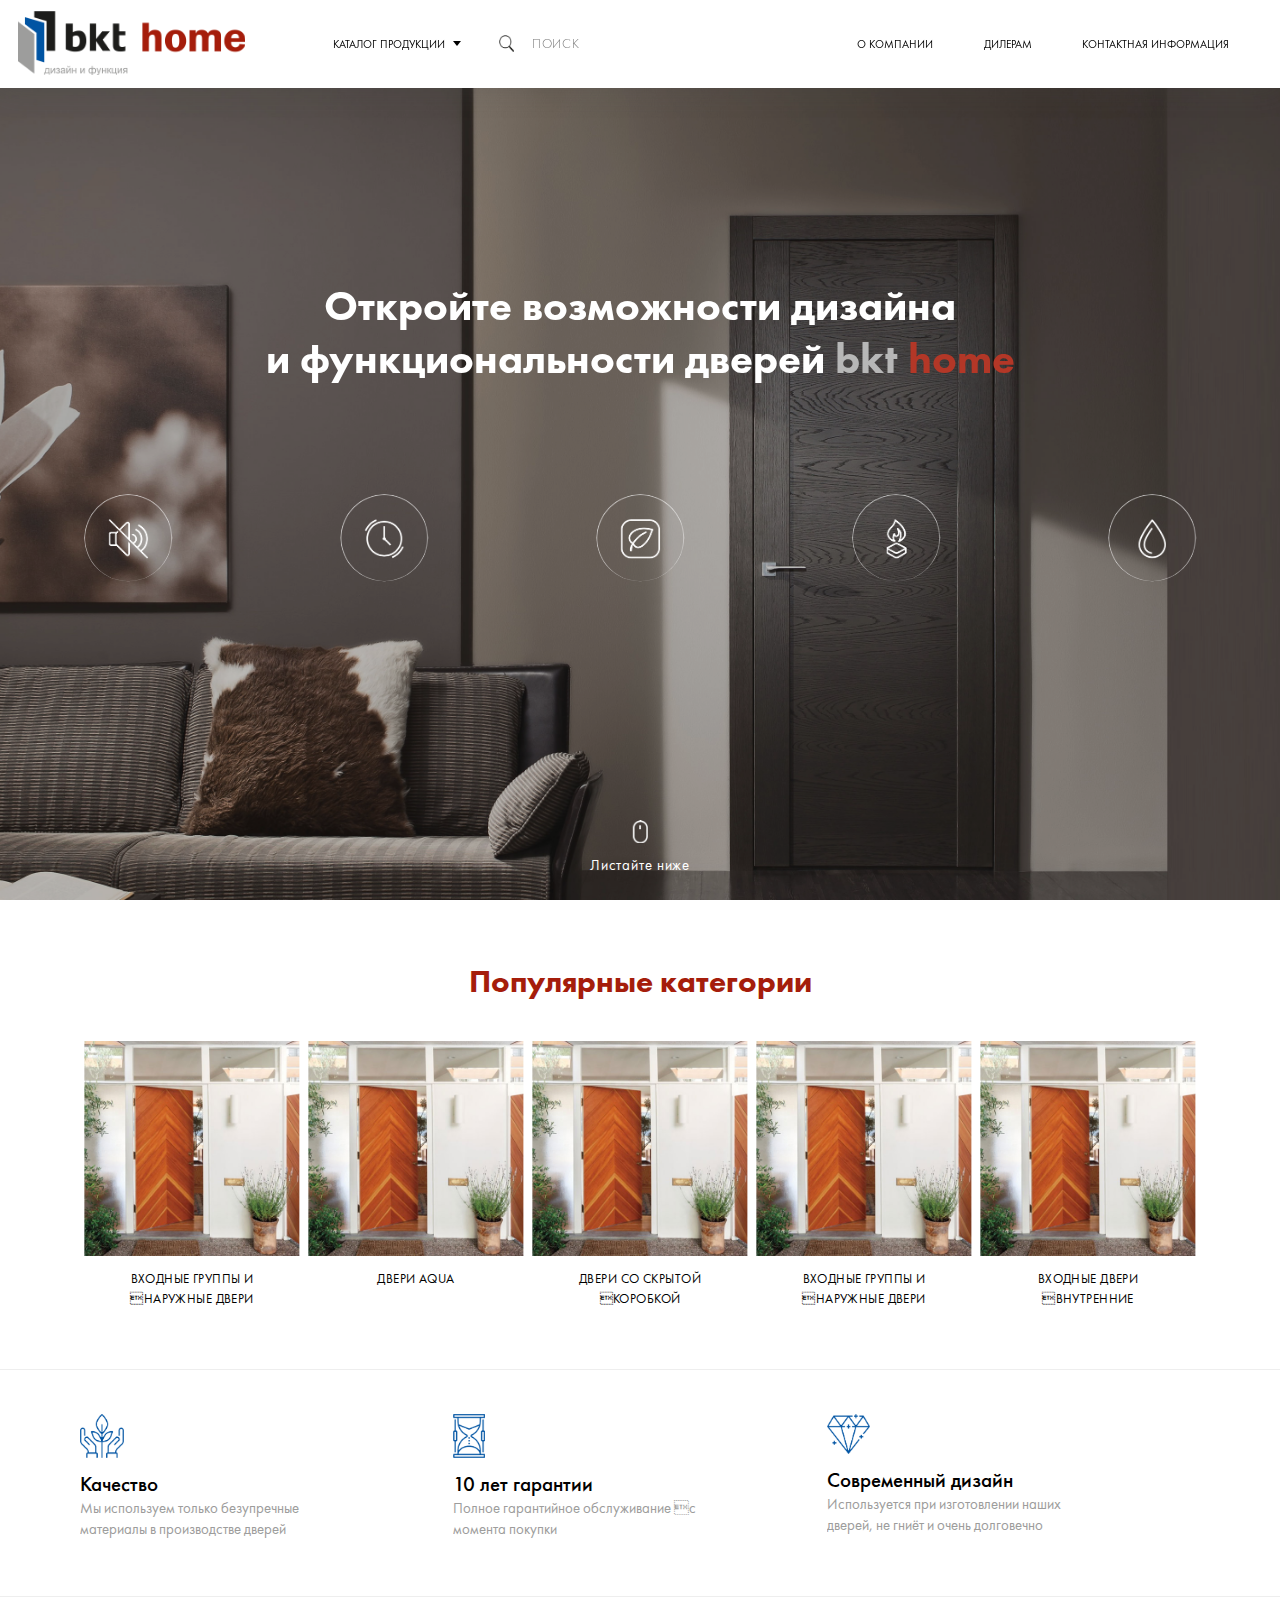
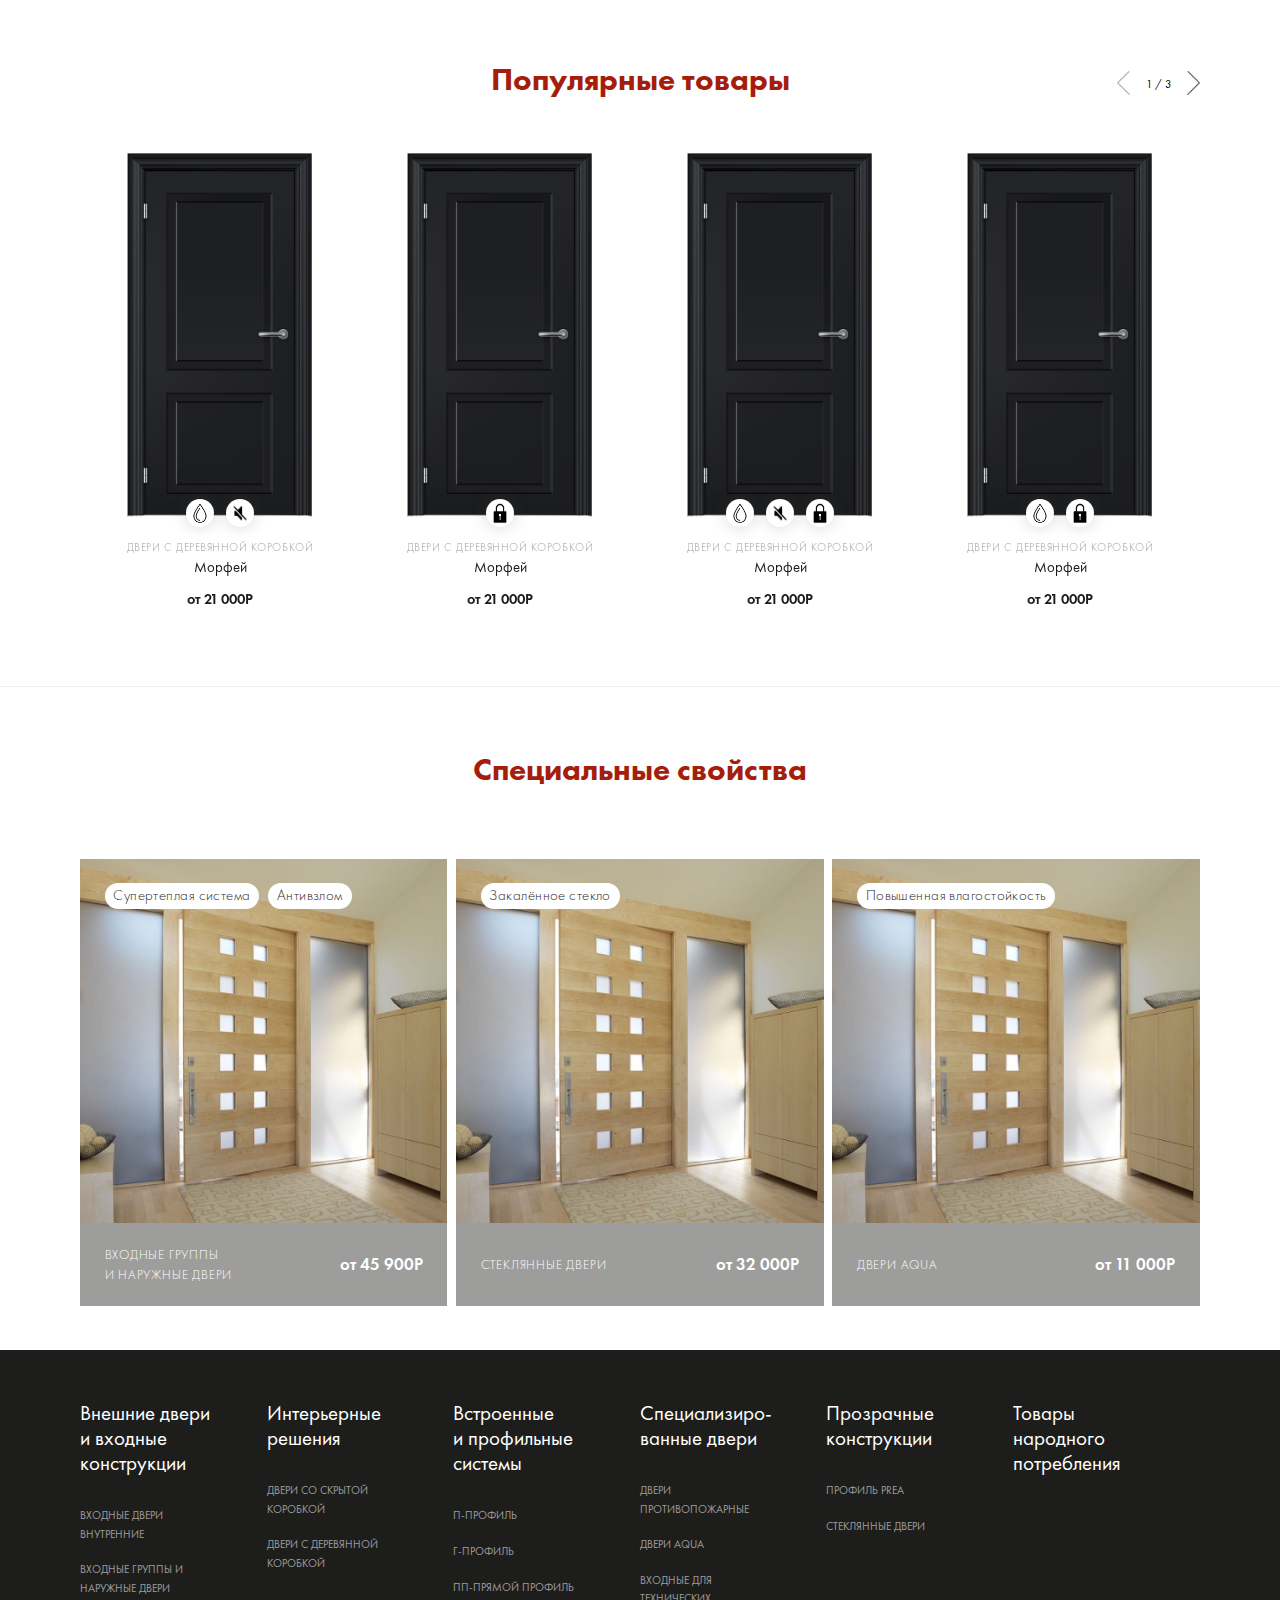
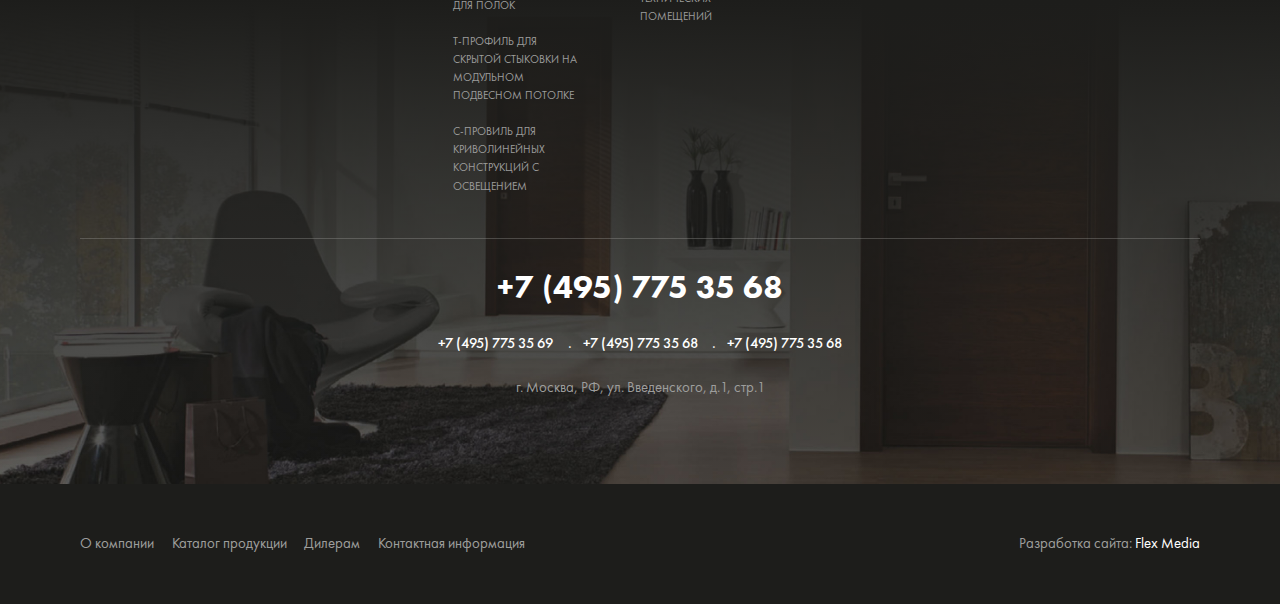
==== commit 37826e91: "mobile menu" ====
--- a/bitrix/templates/main/index.html
+++ b/bitrix/templates/main/index.html
@@ -59,10 +59,10 @@
             </div>
           </div>
           <div class="header-search">
-            <div class="form">
+            <div class="form form-trigger">
               <form>
                 <div class="field">
-                  <button class="btn-search" type="submit"></button>
+                  <button class="btn-search" type="button"></button>
                 </div>
                 <div class="field">
                   <input type="text" placeholder="Поиск">
@@ -70,6 +70,9 @@
               </form>
             </div>
           </div>
+        </div>
+        <div class="hamburger">
+          <div class="hamburger-inner"><span></span><span></span><span></span></div>
         </div>
       </header>
       <div class="wrapper">
@@ -131,11 +134,11 @@
             </div>
             <div class="intro__content-grid">
               <div class="intro__content-grid-action">
-                <div class="intro__content-grid-item" data-color="#1bcabc"><span></span></div>
-                <div class="intro__content-grid-item" data-color="#821bca"><span></span></div>
-                <div class="intro__content-grid-item" data-color="#34ca1b"><span></span></div>
-                <div class="intro__content-grid-item" data-color="#4f0b00"><span></span></div>
-                <div class="intro__content-grid-item" data-color="#0060ff"><span></span></div>
+                <div class="intro__content-grid-item" data-color="#1bcabc"><span class="soundless"></span></div>
+                <div class="intro__content-grid-item" data-color="#821bca"><span class="time"></span></div>
+                <div class="intro__content-grid-item" data-color="#34ca1b"><span class="eco"></span></div>
+                <div class="intro__content-grid-item" data-color="#4f0b00"><span class="fire"></span></div>
+                <div class="intro__content-grid-item" data-color="#0060ff"><span class="water"></span></div>
               </div>
             </div>
           </div>
@@ -549,7 +552,7 @@
         <div class="form">
           <div class="field">
             <div class="field-body">
-              <div class="color-rotator">
+              <div class="color-rotator color-rotator__popup">
                                 <div class="color-item">
                                   <input type="radio" name="color" id="t-1" value="Черный">
                                   <label for="t-1">
@@ -1261,7 +1264,7 @@
                 </div>
                 <div class="tab-in">
                   <div class="tab-cont" data-tab-cont="tab0">
-                    <div class="furn-rotator">
+                    <div class="furn-rotator furn-popup">
                                             <div class="furn-rotator__item">
                                               <input id="id-1" type="radio" name="furniture" value="Бренд: Кале, Серия: 1013JU">
                                               <label for="id-1">
@@ -1322,7 +1325,7 @@
                     </div>
                   </div>
                   <div class="tab-cont" data-tab-cont="tab1">
-                    <div class="furn-rotator">
+                    <div class="furn-rotator furn-popup">
                                             <div class="furn-rotator__item">
                                               <input id="id-5" type="radio" name="furniture" value="Бренд: Кале, Серия: 1013JU">
                                               <label for="id-5">
@@ -1371,7 +1374,7 @@
                     </div>
                   </div>
                   <div class="tab-cont" data-tab-cont="tab2">
-                    <div class="furn-rotator">
+                    <div class="furn-rotator furn-popup">
                                             <div class="furn-rotator__item">
                                               <input id="id-8" type="radio" name="furniture" value="Бренд: Кале, Серия: 1013JU">
                                               <label for="id-8">
@@ -1456,7 +1459,7 @@
                     </div>
                   </div>
                   <div class="tab-cont" data-tab-cont="tab3">
-                    <div class="furn-rotator">
+                    <div class="furn-rotator furn-popup">
                                             <div class="furn-rotator__item">
                                               <input id="id-14" type="radio" name="furniture" value="Бренд: Кале, Серия: 1013JU">
                                               <label for="id-14">
@@ -1502,5 +1505,102 @@
         </div>
       </div>
     </div>
+    <div class="modal__wrap modal__wrap-order" data-modal-wrap="order">
+      <div class="modal modal-front">
+        <div class="btn-close"></div>
+        <div class="modal__title">Форма обратной связи</div>
+        <div class="form">
+          <form class="js-validate">
+            <div class="columns">
+              <div class="columns__left">
+                <div class="field">
+                  <div class="field-head"><span>имя*</span></div>
+                  <div class="field-body">
+                    <input type="text" data-validation="length" data-validation-length="min2">
+                  </div>
+                </div>
+                <div class="field">
+                  <div class="field-head"><span>E-mail*</span></div>
+                  <div class="field-body">
+                    <input type="text" data-validation="email">
+                  </div>
+                </div>
+              </div>
+              <div class="columns__right">
+                <div class="field">
+                  <div class="field-head"><span>фамилия</span></div>
+                  <div class="field-body">
+                    <input type="text">
+                  </div>
+                </div>
+                <div class="field">
+                  <div class="field-head"><span>телефон*</span></div>
+                  <div class="field-body">
+                    <input class="numeric" type="text" data-validation="length" data-validation-length="6-20">
+                  </div>
+                </div>
+              </div>
+            </div>
+            <div class="field">
+              <div class="field-head"><span>Ваш заказ*</span></div>
+              <div class="field-body">
+                <textarea class="no-event" readonly>Наружная дверь гранит L, р-р 2000х600 мм, филенчатая ламинированная с горизонтальными вставками из нержавеющей стали, цвет венге, комплект ручек “Заха Хадид”.</textarea>
+              </div>
+            </div>
+            <div class="field">
+              <div class="field-head"><span>Комментарий к заказу</span></div>
+              <div class="field-body">
+                <textarea></textarea>
+              </div>
+            </div>
+            <div class="field">
+              <button class="btn btn-red" type="submit"><span>Отправить</span></button>
+            </div>
+          </form>
+        </div>
+      </div>
+      <div class="modal modal-back">
+        <div class="btn-close"></div>
+        <div class="modal__title">Благодарим вас!</div>
+        <div class="modal__text"> 
+          <p>В течение рабочего дня с вами свяжется наш менеджер. Спасибо, что выбрали нас!</p>
+        </div>
+        <div class="close">Закрыть</div>
+      </div>
+    </div>
+    <div class="mobile__navi">
+      <div class="mobile__navi-container">
+        <div class="menu__navi-header">
+          <div class="close"><span></span></div>
+          <div class="form-container form-trigger">
+            <form>
+              <div class="field">
+                <button class="btn-search" type="button"></button>
+              </div>
+              <div class="field">
+                <input type="text" placeholder="Поиск">
+              </div>
+            </form>
+          </div>
+        </div>
+        <div class="menu__content">
+          <ul>
+            <li><a href="">Каталог продукции</a>
+              <ul>
+                <li><a href="">Внешние двери и входные конструкции<i></i></a></li>
+                <li><a href="">Интерьерные решения<i></i></a></li>
+                <li><a href="">Встроенные и профильные системы<i></i></a></li>
+                <li><a href="">Специализированные двери<i></i></a></li>
+                <li><a href="">Прозрачные конструкции<i></i></a></li>
+                <li><a href="">Товары народного потребления</a></li>
+              </ul>
+            </li>
+            <li><a href="">О компании</a></li>
+            <li><a href="">Дилерам</a></li>
+            <li><a href="">Контактная информация</a></li>
+          </ul>
+        </div>
+      </div>
+    </div>
   </body>
 </html>--- a/bitrix/templates/main/css/screen.css
+++ b/bitrix/templates/main/css/screen.css
@@ -1 +1 @@
-@charset "UTF-8";a,abbr,acronym,address,applet,article,aside,audio,b,big,blockquote,body,canvas,caption,center,cite,code,dd,del,details,dfn,div,dl,dt,em,embed,fieldset,figcaption,figure,footer,form,h1,h2,h3,h4,h5,h6,header,hgroup,html,i,iframe,img,ins,kbd,label,legend,li,mark,menu,nav,object,ol,output,p,pre,q,ruby,s,samp,section,small,span,strike,strong,sub,summary,sup,table,tbody,td,tfoot,th,thead,time,tr,tt,u,ul,var,video{margin:0;padding:0;border:0;vertical-align:baseline}body,html{height:100%}a img,fieldset,img{border:none}input[type=email],input[type=tel],input[type=text],textarea{-webkit-appearance:none}textarea{overflow:auto}button,input{margin:0;padding:0;border:0}button,input[type=submit]{cursor:pointer}a,a:focus,button,div,h1,h2,h3,h4,h5,h6,input,select,span,textarea{outline:none}ol,ul{list-style-type:none}table{border-spacing:0;border-collapse:collapse;width:100%}html{-webkit-box-sizing:border-box;box-sizing:border-box}*,:after,:before{-webkit-box-sizing:inherit;box-sizing:inherit}a{text-decoration:none;color:#000;outline:none}@font-face{font-family:Book;src:url(../fonts/FuturaNewBook.eot);src:url(../fonts/FuturaNewBook.eot?#iefix) format("embedded-opentype"),url(../fonts/FuturaNewBook.woff) format("woff"),url(../fonts/FuturaNewBook.ttf) format("truetype");font-weight:400;font-style:normal}@font-face{font-family:Medium;src:url(../fonts/FuturaNewMedium.eot);src:url(../fonts/FuturaNewMedium.eot?#iefix) format("embedded-opentype"),url(../fonts/FuturaNewMedium.woff) format("woff"),url(../fonts/FuturaNewMedium.ttf) format("truetype");font-weight:400;font-style:normal}@font-face{font-family:Demi;src:url(../fonts/FuturaNewDemi.eot);src:url(../fonts/FuturaNewDemi.eot?#iefix) format("embedded-opentype"),url(../fonts/FuturaNewDemi.woff) format("woff"),url(../fonts/FuturaNewDemi.ttf) format("truetype");font-weight:400;font-style:normal}@font-face{font-family:Heavy;src:url(../fonts/FuturaNewHeavy.eot);src:url(../fonts/FuturaNewHeavy.eot?#iefix) format("embedded-opentype"),url(../fonts/FuturaNewHeavy.woff) format("woff"),url(../fonts/FuturaNewHeavy.ttf) format("truetype");font-weight:400;font-style:normal}@font-face{font-family:Light;src:url(../fonts/FuturaNewLight.eot);src:url(../fonts/FuturaNewLight.eot?#iefix) format("embedded-opentype"),url(../fonts/FuturaNewLight.woff) format("woff"),url(../fonts/FuturaNewLight.ttf) format("truetype");font-weight:400;font-style:normal}@font-face{font-family:Helvetica;src:url(../fonts/helveticaneuecyr-roman-webfont.eot);src:url(../fonts/helveticaneuecyr-roman-webfont.eot?#iefix) format("embedded-opentype"),url(../fonts/helveticaneuecyr-roman-webfont.woff) format("woff"),url(../fonts/helveticaneuecyr-roman-webfont.ttf) format("truetype");font-weight:400;font-style:normal}.slick-slider{-webkit-box-sizing:border-box;box-sizing:border-box;-moz-box-sizing:border-box;-webkit-touch-callout:none;-webkit-user-select:none;-moz-user-select:none;-ms-user-select:none;user-select:none;-ms-touch-action:pan-y;touch-action:pan-y;-webkit-tap-highlight-color:transparent}.slick-list,.slick-slider{position:relative;display:block}.slick-list{overflow:hidden;margin:0;padding:0}.slick-list:focus{outline:none}.slick-loading .slick-list{background:#fff}.slick-list.dragging{cursor:pointer;cursor:hand}.slick-slide,.slick-slide img,.slick-slider .slick-list,.slick-track{-webkit-transform:translateZ(0);transform:translateZ(0)}.slick-track{position:relative;left:0;top:0;display:block;zoom:1}.slick-track:after,.slick-track:before{content:"";display:table}.slick-track:after{clear:both}.slick-loading .slick-track{visibility:hidden}.slick-slide{float:left;height:100%;min-height:1px}.slick-slide img{display:block;max-width:100%}.slick-slide.slick-loading img{display:none}.slick-slide.dragging img{pointer-events:none}.slick-initialized .slick-slide{display:block}.slick-loading .slick-slide{visibility:hidden}.slick-vertical .slick-slide{display:block;height:auto;border:1px solid transparent}.slick-next,.slick-prev{position:absolute;top:50%;margin-top:-10px;font:0/0 a;text-shadow:none;color:transparent;height:20px;background:none;left:0;z-index:1}.slick-next:focus,.slick-prev:focus{outline:none}.slick-next.slick-disabled,.slick-prev.slick-disabled{opacity:.2}.slick-next:before,.slick-prev:before{height:30px;line-height:30px;content:"prev";display:inline-block;vertical-align:middle;font-size:15px;color:#fff;background:#000}.slick-next{right:0;left:auto}.slick-next:before{content:"next";display:inline-block}.slick-dots{text-align:center;position:absolute;margin:0;bottom:0;left:0;right:0}.slick-dots li{position:relative;display:inline-block;padding:0 3px}.slick-dots li.slick-active button{background:#000}.slick-dots button{display:block;width:10px;height:10px;background:#fff;-webkit-box-shadow:0 1px 5px rgba(0,0,0,.25);box-shadow:0 1px 5px rgba(0,0,0,.25);cursor:pointer;font:0/0 a;text-shadow:none;color:transparent;-webkit-border-radius:50%;border-radius:50%}.tooltipster-default{-webkit-border-radius:5px;border-radius:5px;border:2px solid #000;background:#4c4c4c;color:#fff}.tooltipster-default .tooltipster-content{font-family:Arial,sans-serif;font-size:14px;line-height:16px;padding:8px 10px;overflow:hidden}.tooltipster-icon{cursor:help;margin-left:4px}.tooltipster-base{padding:0;font-size:0;line-height:0;position:absolute;left:0;top:0;z-index:9999999;pointer-events:none;width:auto;overflow:visible}.tooltipster-base .tooltipster-content{overflow:hidden}.tooltipster-arrow{display:block;text-align:center;width:100%;height:100%;position:absolute;top:0;left:0;z-index:-1}.tooltipster-arrow-border,.tooltipster-arrow span{display:block;width:0;height:0;position:absolute}.tooltipster-arrow-top-left span,.tooltipster-arrow-top-right span,.tooltipster-arrow-top span{border-left:8px solid transparent!important;border-right:8px solid transparent!important;border-top:8px solid;bottom:-7px}.tooltipster-arrow-top-left .tooltipster-arrow-border,.tooltipster-arrow-top-right .tooltipster-arrow-border,.tooltipster-arrow-top .tooltipster-arrow-border{border-left:9px solid transparent!important;border-right:9px solid transparent!important;border-top:9px solid;bottom:-7px}.tooltipster-arrow-bottom-left span,.tooltipster-arrow-bottom-right span,.tooltipster-arrow-bottom span{border-left:8px solid transparent!important;border-right:8px solid transparent!important;border-bottom:8px solid;top:-7px}.tooltipster-arrow-bottom-left .tooltipster-arrow-border,.tooltipster-arrow-bottom-right .tooltipster-arrow-border,.tooltipster-arrow-bottom .tooltipster-arrow-border{border-left:9px solid transparent!important;border-right:9px solid transparent!important;border-bottom:9px solid;top:-7px}.tooltipster-arrow-bottom .tooltipster-arrow-border,.tooltipster-arrow-bottom span,.tooltipster-arrow-top .tooltipster-arrow-border,.tooltipster-arrow-top span{left:0;right:0;margin:0 auto}.tooltipster-arrow-bottom-left span,.tooltipster-arrow-top-left span{left:6px}.tooltipster-arrow-bottom-left .tooltipster-arrow-border,.tooltipster-arrow-top-left .tooltipster-arrow-border{left:5px}.tooltipster-arrow-bottom-right span,.tooltipster-arrow-top-right span{right:6px}.tooltipster-arrow-bottom-right .tooltipster-arrow-border,.tooltipster-arrow-top-right .tooltipster-arrow-border{right:5px}.tooltipster-arrow-left .tooltipster-arrow-border,.tooltipster-arrow-left span{border-top:8px solid transparent!important;border-bottom:8px solid transparent!important;border-left:8px solid;top:50%;margin-top:-7px;right:-7px}.tooltipster-arrow-left .tooltipster-arrow-border{border-top:9px solid transparent!important;border-bottom:9px solid transparent!important;border-left:9px solid;margin-top:-8px}.tooltipster-arrow-right .tooltipster-arrow-border,.tooltipster-arrow-right span{border-top:8px solid transparent!important;border-bottom:8px solid transparent!important;border-right:8px solid;top:50%;margin-top:-7px;left:-7px}.tooltipster-arrow-right .tooltipster-arrow-border{border-top:9px solid transparent!important;border-bottom:9px solid transparent!important;border-right:9px solid;margin-top:-8px}.tooltipster-fade{opacity:0;-webkit-transition-property:opacity;transition-property:opacity}.tooltipster-fade-show{opacity:1}.tooltipster-grow{-webkit-transform:scale(0);-ms-transform:scale(0);transform:scale(0);-webkit-transition-property:-webkit-transform;transition-property:-webkit-transform;transition-property:transform;transition-property:transform,-webkit-transform;-webkit-backface-visibility:hidden}.tooltipster-grow-show{-webkit-transform:scale(1);-ms-transform:scale(1);transform:scale(1);-webkit-transition-timing-function:cubic-bezier(.175,.885,.32,1);-webkit-transition-timing-function:cubic-bezier(.175,.885,.32,1.15);transition-timing-function:cubic-bezier(.175,.885,.32,1.15)}.tooltipster-swing{opacity:0;-webkit-transform:rotate(4deg);-ms-transform:rotate(4deg);transform:rotate(4deg);-webkit-transition-property:-webkit-transform,opacity;-webkit-transition-property:-webkit-transform;transition-property:-webkit-transform;transition-property:transform;transition-property:transform,-webkit-transform}.tooltipster-swing-show{opacity:1;-webkit-transform:rotate(0deg);-ms-transform:rotate(0deg);transform:rotate(0deg);-webkit-transition-timing-function:cubic-bezier(.23,.635,.495,1);-webkit-transition-timing-function:cubic-bezier(.23,.635,.495,2.4);transition-timing-function:cubic-bezier(.23,.635,.495,2.4)}.tooltipster-fall{top:0;-webkit-transition-property:top;transition-property:top;-webkit-transition-timing-function:cubic-bezier(.175,.885,.32,1);-webkit-transition-timing-function:cubic-bezier(.175,.885,.32,1.15);transition-timing-function:cubic-bezier(.175,.885,.32,1.15)}.tooltipster-fall.tooltipster-dying{-webkit-transition-property:all;transition-property:all;top:0!important;opacity:0}.tooltipster-slide{left:-40px;-webkit-transition-property:left;transition-property:left;-webkit-transition-timing-function:cubic-bezier(.175,.885,.32,1);-webkit-transition-timing-function:cubic-bezier(.175,.885,.32,1.15);transition-timing-function:cubic-bezier(.175,.885,.32,1.15)}.tooltipster-slide.tooltipster-dying{-webkit-transition-property:all;transition-property:all;left:0!important;opacity:0}.tooltipster-content-changing{opacity:.5;-webkit-transform:scale(1.1);-ms-transform:scale(1.1);transform:scale(1.1)}html{height:100%;font-size:16px}html.modal-open{overflow:hidden}html.modal-open body{overflow:visible!important}body{font-family:Book;background-color:#fff}.out{overflow:hidden}.header{background-color:#fff;padding:13px 20px;padding:.8125rem 1.25rem;height:100px;height:6.25rem;position:fixed;-webkit-box-shadow:0 0 30px rgba(78,78,78,.23);box-shadow:0 0 30px rgba(78,78,78,.23);z-index:5;left:0;right:0;top:0;-webkit-transform:translateZ(0);transform:translateZ(0);will-change:transform;-webkit-transition:-webkit-transform .2s;transition:-webkit-transform .2s;transition:transform .2s;transition:transform .2s,-webkit-transform .2s}.header.is-hidden{-webkit-transform:translateY(-100%);-ms-transform:translateY(-100%);transform:translateY(-100%);-webkit-box-shadow:none;box-shadow:none}.header .logo{width:260px;width:16.25rem;height:73px;height:4.5625rem;background-image:url(../img/icons/logo.png);background-size:cover;display:block;float:left}.header .navigation{float:right}.header .navigation .navigation-item{font-family:Book;text-transform:uppercase;font-size:13px;font-size:.8125rem;color:#000;-webkit-transition:color .3s ease;transition:color .3s ease;display:inline-block;vertical-align:middle;padding:29px;padding:1.8125rem}.header .navigation .navigation-item:hover{color:#a51d0b}.header .overlay{text-align:center}.header .nav{display:inline-block;position:relative;vertical-align:middle}.header .nav .nav-trigger{display:block;padding:29px 0;padding:1.8125rem 0;font-size:0;cursor:pointer}.header .nav .nav-trigger span{font-family:Book;font-size:13px;font-size:.8125rem;color:#000;text-transform:uppercase;display:inline-block;vertical-align:middle;margin-right:8px}.header .nav .nav-trigger i{display:inline-block;vertical-align:middle;width:8px;height:5px;width:0;height:0;border-style:solid;border-width:5px 4px 0;border-color:#000 transparent transparent}.header .nav .nav-drop{position:absolute;width:296px;width:18.5rem;left:-46px;left:-2.875rem;top:100%;padding-top:15px;padding-top:.9375rem;text-align:left;display:none}.header .nav .nav-drop .level{padding:15px 0;padding:.9375rem 0}.header .nav .nav-drop .level.level-1{border-top:2px solid #a51d0b;background-color:#fff}.header .nav .nav-drop .level.level-1,.header .nav .nav-drop .level.level-2{-webkit-box-shadow:0 32px 40px 0 rgba(0,0,0,.25);box-shadow:0 32px 40px 0 rgba(0,0,0,.25)}.header .nav .nav-drop .level.level-2{position:absolute;left:100%;top:15px;top:.9375rem;background-color:#a51d0b;width:296px;width:18.5rem;bottom:0;padding:25px 0;padding:1.5625rem 0;overflow:hidden;display:none}.header .nav .nav-drop .level.level-2:after{content:'';position:absolute;z-index:0;-webkit-box-shadow:inset 0 0 40px 0 rgba(0,0,0,.25);box-shadow:inset 0 0 40px 0 rgba(0,0,0,.25);top:-40px;top:-2.5rem;right:-40px;right:-2.5rem;bottom:-40px;bottom:-2.5rem;left:0}.header .nav .nav-drop .level.level-2 .level-item{position:relative;z-index:1}.header .nav .nav-drop .level.level-2 .level-item a{color:#f2b8b8;padding:9px 46px;padding:.5625rem 2.875rem}.header .nav .nav-drop .level.level-2 .level-item a:hover{background-color:transparent}.header .nav .nav-drop .level .level-item a{font-family:Book;font-size:17px;font-size:1.0625rem;color:#000;padding:15px 46px;padding:.9375rem 2.875rem;display:block;-webkit-transition:color .3s ease,background-color .3s ease;transition:color .3s ease,background-color .3s ease;position:relative}.header .nav .nav-drop .level .level-item a:hover{background-color:#a51d0b;color:#fff}.header .nav .nav-drop .level .level-item:hover>a{background-color:#a51d0b;z-index:5;color:#fff}.header .nav .nav-drop .level .level-item:hover [class*=level-]{display:block}.header .header-search{max-width:300px;max-width:18.75rem;width:100%;display:inline-block;vertical-align:middle;text-align:left;padding-left:40px;padding-left:2.5rem}.header .header-search .form .field{display:inline-block;vertical-align:middle;margin-bottom:0}.header .header-search .form .field:first-of-type{width:30px}.header .header-search .form .field:last-of-type{width:225px}.header .header-search .form .field input{max-width:260px;max-width:16.25rem;text-transform:uppercase;font-family:Light;font-size:13px;letter-spacing:.9px;border-bottom:1px solid transparent;width:30%;-webkit-transition:border-color .3s ease,width .3s ease;transition:border-color .3s ease,width .3s ease}.header .header-search .form .field input:focus{border-color:#a51d0b;width:100%}.header .header-search .form .field button{width:18px;width:1.125rem;height:19px;height:1.1875rem;background-image:url(../img/icons/icon-10.png);background-size:cover;background-color:transparent;background-repeat:no-repeat;margin-right:10px;margin-right:.625rem;position:relative;top:2px}.l-center{max-width:1310px;padding:0 15px;margin:0 auto;*zoom:1}.l-center:after{content:" ";display:table;clear:both}.footer.animating .footer-top .footer__scale div{-webkit-transform:scale(1.5);-ms-transform:scale(1.5);transform:scale(1.5);-webkit-transition:-webkit-transform 30s linear;transition:-webkit-transform 30s linear;transition:transform 30s linear;transition:transform 30s linear,-webkit-transform 30s linear}.footer .footer-top{padding:58px 0 20px;padding:3.625rem 0 1.25rem;position:relative}.footer .footer-top .footer__scale{position:absolute;top:0;bottom:0;right:0;left:0;overflow:hidden;z-index:-1}.footer .footer-top .footer__scale:after{content:"";position:absolute;top:0;left:0;right:0;bottom:0;background:-webkit-linear-gradient(top,#1d1d1b,#1d1d1b 34%,rgba(29,29,27,0));background:-webkit-gradient(linear,left top,left bottom,from(#1d1d1b),color-stop(34%,#1d1d1b),to(rgba(29,29,27,0)));background:linear-gradient(180deg,#1d1d1b 0,#1d1d1b 34%,rgba(29,29,27,0));filter:progid:DXImageTransform.Microsoft.gradient(startColorstr='#1d1d1b',endColorstr='#001d1d1b',GradientType=0)}.footer .footer-top .footer__scale div{position:absolute;width:100%;top:0;left:0;height:100%;-webkit-transform:scale(1);-ms-transform:scale(1);transform:scale(1);background-size:cover;background-position:50% 80%}.footer .contancts{width:100%;text-align:center;border-top:1px solid hsla(60,1%,61%,.35);padding:30px 0;padding:1.875rem 0}.footer .contancts .main__phone{margin-bottom:30px;margin-bottom:1.875rem}.footer .contancts .main__phone span{font-family:Heavy;font-size:38px;font-size:2.375rem;color:#fff}.footer .contancts .phone__list{margin-bottom:30px;margin-bottom:1.875rem}.footer .contancts .phone__list li{font-family:Medium;font-size:17px;font-size:1.0625rem;display:inline-block;color:#fff;position:relative}.footer .contancts .phone__list li:not(:last-of-type){margin-right:30px;margin-right:1.875rem}.footer .contancts .phone__list li:not(:last-of-type):after{content:'.';position:absolute;right:-21px;right:-1.3125rem;bottom:0}.footer .contancts .address{font-size:17px;font-size:1.0625rem;color:#9d9d9c}.footer .footer-bottom{*zoom:1;background-color:#1d1d1b;padding:58px 0 59px;padding:3.625rem 0 3.6875rem}.footer .footer-bottom:after{content:" ";display:table;clear:both}.footer__nav{float:left;font-size:0}.footer__nav .footer__nav-item{display:inline-block;vertical-align:top;color:#9d9d9c;-webkit-transition:color .3s ease;transition:color .3s ease;font-size:17px;font-size:1.0625rem}.footer__nav .footer__nav-item:not(:last-of-type){margin-right:20px;margin-right:1.25rem}.footer__nav .footer__nav-item:hover{color:#fff}.developers{float:right}.developers a{color:#9d9d9c;font-size:17px;font-size:1.0625rem}.developers a span{color:#fff;-webkit-transition:color .3s ease;transition:color .3s ease}.developers:hover span{color:#a51d0b}.map__catalog{font-size:0;margin-bottom:40px;margin-bottom:2.5rem}.map__catalog .map__catalog-item{display:inline-block;vertical-align:top;width:16.66%}.map__catalog .map__catalog-item>li{padding-right:15%}.map__catalog .map__catalog-item>li>a{font-size:24px;font-size:1.5rem;color:#fff;-webkit-transition:color .3s ease;transition:color .3s ease;margin-bottom:25px;margin-bottom:1.5625rem;display:inline-block}.map__catalog .map__catalog-item>li>a:hover{color:#a51d0b}.map__catalog .map__catalog-item ul>li{padding-right:20%}.map__catalog .map__catalog-item ul>li a{font-size:13px;font-size:.8125rem;color:#9d9d9c;-webkit-transition:color .3s ease;transition:color .3s ease;text-transform:uppercase;padding:10px 0;padding:.625rem 0;display:inline-block;line-height:1.6}.map__catalog .map__catalog-item ul>li a:hover{color:#a51d0b}.intro{position:relative;overflow:hidden}.intro .intro__cover{background-size:cover;background-repeat:no-repeat;background-position:50%}.intro .intro__cover,.intro .intro__cover:after{position:absolute;top:0;left:0;width:100%;height:100%}.intro .intro__cover:after{content:'';background-color:rgba(44,44,41,.3)}.intro .intro__wrap{*zoom:1;height:100%}.intro .intro__wrap:after{content:" ";display:table;clear:both}.intro .intro__wrap .intro__content{position:absolute;z-index:2;zoom:1;top:0;left:0;width:100%;height:100%;text-align:center}.intro .intro__wrap .intro__content .intro__content-wrap{position:absolute;top:30%;left:0;width:100%;-webkit-transform:translateY(-50%);-ms-transform:translateY(-50%);transform:translateY(-50%);-webkit-backface-visibility:hidden;backface-visibility:hidden}.intro .intro__wrap .intro__content .intro__content-wrap .intro__content-lead{max-width:1000px;display:inline-block}.intro .intro__wrap .intro__content .intro__content-wrap .intro__content-lead span{font-family:Heavy;font-size:48px;font-size:3rem;color:#fff}.intro .intro__wrap .intro__content .intro__content-wrap .intro__content-lead span .red{color:#b33727}.intro .intro__wrap .intro__content .intro__content-wrap .intro__content-lead span .grey{color:#b7b7b7}.intro .intro__wrap .intro__overlay{opacity:0;visibility:hidden;left:100%;height:100%;width:100%;top:0}.intro .intro__wrap .intro__overlay,.intro .intro__wrap .intro__overlay.visible{-webkit-transition:background-color .3s linear,opacity .3s linear,visibility .3s linear;transition:background-color .3s linear,opacity .3s linear,visibility .3s linear}.intro .intro__wrap .intro__overlay.visible{opacity:.3;visibility:visible;left:0}.intro .intro__wrap .intro__hover .intro-hover-item{position:absolute;z-index:1;top:0;left:100%;width:20%;height:100%;overflow:hidden;background-repeat:no-repeat;background-position:50%;opacity:0;visibility:hidden}.intro .intro__wrap .intro__hover .intro-hover-item,.intro .intro__wrap .intro__hover .intro-hover-item.hover{-webkit-transition:opacity .3s linear,z-index .1s linear,visibility .1s linear;transition:opacity .3s linear,z-index .1s linear,visibility .1s linear}.intro .intro__wrap .intro__hover .intro-hover-item.hover{z-index:3;visibility:visible;opacity:1}.intro .intro__wrap .intro__hover .intro-hover-item.hover:nth-of-type(1){left:0}.intro .intro__wrap .intro__hover .intro-hover-item.hover:nth-of-type(2){left:20%}.intro .intro__wrap .intro__hover .intro-hover-item.hover:nth-of-type(3){left:40%}.intro .intro__wrap .intro__hover .intro-hover-item.hover:nth-of-type(4){left:60%}.intro .intro__wrap .intro__hover .intro-hover-item.hover:nth-of-type(5){left:80%}.intro .intro__wrap .intro__hover .intro-hover-item .intro-hover-item__cover{position:absolute;top:0;left:0;width:100%;height:100%;opacity:.46}.intro .intro__wrap .intro__hover .intro-hover-item .intro-hover-item__content{position:absolute;left:0;z-index:2;color:#fff;width:100%;text-align:center;-webkit-transition:-webkit-transform .3s linear .1s;transition:-webkit-transform .3s linear .1s;transition:transform .3s linear .1s;transition:transform .3s linear .1s,-webkit-transform .3s linear .1s}.intro .intro__wrap .intro__hover .intro-hover-item .intro-hover-item__content .icon{width:100px;width:6.25rem;height:100px;height:6.25rem;display:inline-block;background-color:#9d9d9c;-webkit-border-radius:100%;border-radius:100%;margin-bottom:10px;margin-bottom:.625rem}.intro .intro__wrap .intro__hover .intro-hover-item .intro-hover-item__content .text{opacity:0;-webkit-transition:opacity .3s linear .1s;transition:opacity .3s linear .1s}.intro .intro__wrap .intro__hover .intro-hover-item .intro-hover-item__content .title{font-family:Medium;font-size:24px;font-size:1.5rem;margin-bottom:10px;margin-bottom:.625rem}.intro .intro__wrap .intro__hover .intro-hover-item .intro-hover-item__content .descr{font-size:17px;font-size:1.0625rem;padding:0 5%;margin-bottom:25px;margin-bottom:1.5625rem}.intro .intro__wrap .intro__hover .intro-hover-item.hover .intro-hover-item__content{-webkit-transform:translateY(-40%);-ms-transform:translateY(-40%);transform:translateY(-40%);-webkit-transition:-webkit-transform .3s linear .1s;transition:-webkit-transform .3s linear .1s;transition:transform .3s linear .1s;transition:transform .3s linear .1s,-webkit-transform .3s linear .1s}.intro .intro__wrap .intro__hover .intro-hover-item.hover .intro-hover-item__content .text{opacity:1;-webkit-transition:opacity .3s linear .1s;transition:opacity .3s linear .1s}.intro .intro__content-grid{position:absolute;top:50%;left:0;right:0;z-index:3}.intro .intro__content-grid .intro__content-grid-action{font-size:0;line-height:0;white-space:nowrap}.intro .intro__content-grid .intro__content-grid-action .intro__content-grid-item{display:inline-block;vertical-align:middle;height:100px;height:6.25rem;width:20%;position:relative;-webkit-transition:-webkit-transform .3s linear .1s;transition:-webkit-transform .3s linear .1s;transition:transform .3s linear .1s;transition:transform .3s linear .1s,-webkit-transform .3s linear .1s}.intro .intro__content-grid .intro__content-grid-action .intro__content-grid-item span{position:absolute;top:50%;left:50%;-webkit-transform:translate(-50%,-50%);-ms-transform:translate(-50%,-50%);transform:translate(-50%,-50%);width:100px;width:6.25rem;height:100px;height:6.25rem;-webkit-border-radius:100%;border-radius:100%;background-color:#9d9d9c;cursor:pointer}.intro .intro__content-grid .intro__content-grid-action .intro__content-grid-item.active{-webkit-transform:translateY(-100%);-ms-transform:translateY(-100%);transform:translateY(-100%)}.intro .intro__scroll{position:absolute;bottom:30px;bottom:1.875rem;left:50%;-webkit-transform:translate(-50%);-ms-transform:translate(-50%);transform:translate(-50%);cursor:pointer;z-index:2}.intro .intro__scroll .intro-icon{display:block;text-align:center;margin-bottom:10px;margin-bottom:.625rem}.intro .intro__scroll .intro-icon span{background-image:url(../img/icons/icon-9.png);width:17px;width:1.0625rem;height:26px;height:1.625rem;background-size:cover;display:inline-block}.intro .intro__scroll .intro-text span{font-size:17px;font-size:1.0625rem;color:#fff;letter-spacing:1px;letter-spacing:.0625rem}.btn{height:35px;height:2.1875rem;-webkit-border-radius:17px;border-radius:17px;-webkit-border-radius:1.0625rem;border-radius:1.0625rem;line-height:35px;line-height:2.1875rem;display:inline-block;background-color:#fff}.btn span{font-size:17px;font-size:1.0625rem;color:#000;display:block;padding:0 35px;padding:0 2.1875rem;font-family:Light;letter-spacing:1px;letter-spacing:.05625rem;height:38px;height:2.375rem;-webkit-border-radius:19px;border-radius:19px;-webkit-border-radius:1.1875rem;border-radius:1.1875rem}.btn.btn-red{background-color:#a51d0b}.btn.btn-red span{color:#fff}.btn.btn-black{background-color:#1d1d1b}.btn.btn-black span{color:#fff}.row{padding:50px 0 0;padding:3.125rem 0 0}.row .title{font-family:Heavy;font-size:36px;font-size:2.25rem;color:#a51d0b;text-align:center;margin:20px 0 40px;margin:1.25rem 0 2.5rem}.category-product{font-size:0;margin-bottom:50px;margin-bottom:3.125rem}.category-product .category-product__item{display:inline-block;vertical-align:top;width:20%;padding:5px 5px 20px;padding:.3125rem .3125rem 1.25rem;-webkit-transition:background-color .3s ease;transition:background-color .3s ease;position:relative}.category-product .category-product__item:hover{background-color:#fff;z-index:2}.category-product .category-product__item:hover .category-product__cover{top:-10px;top:-.625rem;bottom:-5px;bottom:-.3125rem;left:-5px;left:-.3125rem;right:-5px;right:-.3125rem;-webkit-box-shadow:0 0 95px rgba(78,78,78,.38);box-shadow:0 0 95px rgba(78,78,78,.38)}.category-product .category-product__item .category-product__cover{position:absolute;top:0;bottom:0;left:0;right:0;z-index:-1;-webkit-transition:all .15s ease;transition:all .15s ease}.category-product .category-product__item .image__cover{margin-bottom:15px;margin-bottom:.9375rem;text-align:center;height:246px;height:15.375rem;overflow:hidden;position:relative}.category-product .category-product__item .image__cover img{max-height:100%;top:50%;left:50%;-webkit-transform:translate(-50%,-50%);-ms-transform:translate(-50%,-50%);transform:translate(-50%,-50%);position:absolute}.category-product .category-product__item .category-product__title{text-align:center;font-size:13px;padding:0 25px;padding:0 1.5625rem;text-transform:uppercase;letter-spacing:1px;letter-spacing:.03125rem;line-height:1.5}.cooperation{font-size:0;margin-bottom:90px;margin-bottom:5.625rem}.cooperation .cooperation__item{display:inline-block;vertical-align:top;width:33.33%}.cooperation .cooperation__item .image__cover{float:left;width:80px;width:5rem;padding-right:30px;padding-right:1.875rem}.cooperation .cooperation__item .image__cover img{max-width:100%;max-height:50px;max-height:3.125rem}.cooperation .cooperation__item .overlay{overflow:hidden;max-width:75%;text-align:left}.cooperation .cooperation__item .cooperation__title{font-family:Medium;font-size:24px;font-size:1.5rem;color:#000}.cooperation .cooperation__item .cooperation__text{font-size:17px;font-size:1.0625rem;color:#9d9d9c;line-height:1.4}.products-popular .products-popular__gallery{position:relative}.rotator-navi{text-align:center}.rotator-navi .rotator-arrow{display:inline-block;vertical-align:middle;width:15px;width:.9375rem;height:28px;height:1.75rem;background-size:cover;cursor:pointer}.rotator-navi .rotator-arrow.rotator-arrow__left{background-image:url(../img/icons/icon-8.png)}.rotator-navi .rotator-arrow.rotator-arrow__right{background-image:url(../img/icons/icon-7.png)}.rotator-navi .rotator-arrow.disabled{opacity:.5;pointer-events:none}.rotator-navi .rotator-counter{font-size:13px;font-size:.8125rem;margin:0 15px;margin:0 .9375rem}.rotator-navi .rotator-counter,.rotator-navi .rotator-counter .rotator__counter-all,.rotator-navi .rotator-counter .rotator__counter-current,.rotator-navi .rotator-counter .rotator__counter-separator{display:inline-block;vertical-align:middle}.products-popular{margin-bottom:50px;margin-bottom:3.125rem;position:relative}.products-popular .products-popular__gallery{padding:20px 0 40px;padding:1.25rem 0 2.5rem;position:relative}.products-popular .products-popular__gallery .rotator-navi{position:absolute;top:-72px;top:-4.5rem;right:0}.products-item{width:25%;display:inline-block;vertical-align:top;padding:0 20px;padding:0 1.25rem;text-align:center}.products-item a{display:inline-block;max-width:215px}.products-item a:hover .products-descr .name-collection{color:#a51d0b}.products-item .image__cover{margin-bottom:25px;margin-bottom:1.5625rem;height:420px;height:26.25rem;overflow:hidden;position:relative}.products-item .image__cover img{max-height:100%;position:absolute;top:50%;left:50%;-webkit-transform:translate(-50%,-50%);-ms-transform:translate(-50%,-50%);transform:translate(-50%,-50%)}.products-item .badge{width:100%;text-align:center;top:-47px;top:-2.9375rem;margin-bottom:-36px;margin-bottom:-2.25rem}.products-item .products-descr{text-align:center}.products-item .products-descr .name-item{font-size:13px;font-size:.8125rem;text-transform:uppercase;font-family:Light;color:#9d9d9c;margin-bottom:5px;margin-bottom:.3125rem;letter-spacing:1px;letter-spacing:.0375rem}.products-item .products-descr .name-collection{font-size:17px;font-size:1.0625rem;color:#1d1d1b;margin-bottom:15px;margin-bottom:.9375rem;-webkit-transition:color .3s ease;transition:color .3s ease}.products-item .products-descr .price{font-family:Demi;font-size:17px;font-size:1.0625rem;color:#1d1d1b}.products-properties{font-size:0;margin:0 -5px 50px;margin:0 -.3125rem 3.125rem;padding-top:40px;padding-top:2.5rem}.products-properties .products-properties__item{padding:0 5px;padding:0 .3125rem;display:inline-block;vertical-align:top;width:33.33%;text-align:left}.products-properties .products-properties__item .image__cover{position:relative;overflow:hidden}.products-properties .products-properties__item .image__cover img{max-width:100%;display:block}.products-properties .products-properties__item .prop{position:absolute;top:28px;top:1.75rem;left:28px;left:1.75rem;right:58px;right:3.625rem}.products-properties .products-properties__item .prop .prop-item{display:inline-block;vertical-align:middle;height:30px;height:1.875rem;line-height:30px;line-height:1.875rem;font-family:Light;font-size:17px;font-size:1.0625rem;color:#1d1d1b;background-color:#fff;-webkit-border-radius:15px;border-radius:15px;-webkit-border-radius:.9375rem;border-radius:.9375rem;padding:0 10px;padding:0 .625rem;letter-spacing:1px;letter-spacing:.03125rem;margin-bottom:10px;margin-bottom:.625rem}.products-properties .products-properties__item .prop .prop-item:not(:last-of-type){margin-right:10px;margin-right:.625rem}.products-properties .products-properties__item .products-properties__descr{display:inline-block;width:100%;background-color:#9d9d9c;position:relative;*zoom:1;padding:25px 28px;padding:1.5625rem 1.75rem}.products-properties .products-properties__item .products-properties__descr:after{content:" ";display:table;clear:both}.products-properties .products-properties__item .products-properties__descr .products-properties__overlay{display:table;width:100%;height:100%}.products-properties .products-properties__item .products-properties__descr .products-properties__overlay .products-name{display:table-cell;vertical-align:middle;width:50%;font-size:13px;letter-spacing:1px;letter-spacing:.05625rem;text-transform:uppercase;color:#fff;line-height:1.5;font-family:Light}.products-properties .products-properties__item .products-properties__descr .products-properties__overlay .products-price{display:table-cell;vertical-align:middle;width:50%;font-family:Demi;font-size:17px;color:#fff;text-align:right}.badge{position:relative}.badge .badge-item{width:32px;width:2rem;height:32px;height:2rem;-webkit-border-radius:100%;border-radius:100%;-webkit-box-shadow:0 0 16px rgba(78,78,78,.23);box-shadow:0 0 16px rgba(78,78,78,.23);display:inline-block;background-color:#fff;position:relative;margin:0 5px;margin:0 .3125rem}.badge .badge-item img{width:15px;width:.9375rem;position:absolute;top:50%;left:50%;-webkit-transform:translate(-50%,-50%);-ms-transform:translate(-50%,-50%);transform:translate(-50%,-50%)}.tooltip{display:none}.tooltipster-default{border:none;background-color:#fff;-webkit-box-shadow:0 0 35px rgba(78,78,78,.23);box-shadow:0 0 35px rgba(78,78,78,.23)}.tooltipster-default .tooltipster-content{font-family:Book;color:#1d1d1b;font-size:13px;font-size:.8125rem;line-height:1.4;padding:10px 15px;padding:.625rem .9375rem}.tooltipster-arrow-top .tooltipster-arrow-border{border-top-color:#fff}.secondary-nav{position:relative;z-index:1;clear:both;width:100%;background-color:#f3f3f3;-webkit-transform:translateZ(0);transform:translateZ(0);will-change:transform;-webkit-transition:-webkit-transform .2s;transition:-webkit-transform .2s;transition:transform .2s;transition:transform .2s,-webkit-transform .2s;height:75px;height:4.6875rem;text-align:center}.secondary-nav.fixed{position:fixed;top:100px;top:6.25rem}.secondary-nav.fixed:after{content:'';height:50px;background-color:#fff;position:absolute;top:-50px;left:0;right:0}.secondary-nav.fixed.slide-up{-webkit-transform:translateY(-100px);-ms-transform:translateY(-100px);transform:translateY(-100px)}.secondary-nav ul{font-size:0}.secondary-nav ul li{display:inline-block;vertical-align:middle;margin:0 15px;margin:0 .9375rem}.secondary-nav ul li a{font-family:Light;font-size:13px;font-size:.8125rem;color:#1d1d1b;text-transform:uppercase;letter-spacing:1px;letter-spacing:.03125rem;display:block;padding:30px 0;padding:1.875rem 0;position:relative}.secondary-nav ul li a.active:after{content:"";position:absolute;bottom:0;left:0;right:0;background-color:#a51d0b;height:2px}.secondary-nav .btn{float:right;margin:20px 45px 0 0;margin:1.25rem 2.8125rem 0 0}.secondary-nav .btn-back{float:left;margin:28px 0 0 20px;margin:1.75rem 0 0 1.25rem}.btn-back{display:inline-block}.btn-back span{font-family:Light;font-size:13px;text-transform:uppercase;letter-spacing:.9px}.btn-back i{width:24px;width:1.5rem;height:18px;height:1.125rem;background-image:url(../img/icons/b-arrow.png);background-size:cover;display:inline-block;vertical-align:middle;position:relative;top:-1px;margin-right:15px;margin-right:.9375rem}.container.secondary-nav-fixed{margin-top:75px;margin-top:4.6875rem}.head{height:550px;height:34.375rem;position:relative}.head .head-bg{background-size:cover;background-position:50%}.head .head-bg,.head .head-bg:after{position:absolute;top:0;left:0;right:0;bottom:0}.head .head-bg:after{content:"";background-color:rgba(44,44,41,.3)}.head .head-wrap{width:100%;max-width:590px;position:absolute;top:50%;left:50%;-webkit-transform:translate(-50%,-50%);-ms-transform:translate(-50%,-50%);transform:translate(-50%,-50%);text-align:center}.head .head-wrap .head-title{font-family:Heavy;font-size:48px;font-size:3rem;color:#fff;margin-bottom:10px;margin-bottom:.625rem}.breadcrumbs .breadcrumbs-item{position:relative;display:inline-block}.breadcrumbs .breadcrumbs-item:not(:last-of-type){margin-right:25px;margin-right:1.5625rem}.breadcrumbs .breadcrumbs-item:not(:last-of-type):after{content:"—";color:#c7c7c7;position:absolute;right:-20px;right:-1.25rem}.breadcrumbs .breadcrumbs-item a{color:#c7c7c7;font-size:17px;font-size:1.0625rem}hr{padding:0;margin:0;background-color:#eee;height:1px;border:none;outline:none;margin:0 -33.33%}.row{*zoom:1}.row:after{content:" ";display:table;clear:both}.products-preview .products-preview__item .preview__item-columns{padding:35px 0;padding:2.1875rem 0;display:-webkit-box;display:-webkit-flex;display:-ms-flexbox;display:flex;-webkit-align-content:center;-ms-flex-line-pack:center;align-content:center;-webkit-box-align:center;-webkit-align-items:center;-ms-flex-align:center;align-items:center;-webkit-flex-wrap:wrap;-ms-flex-wrap:wrap;flex-wrap:wrap}.products-preview .products-preview__item .preview__item-columns.columns-left .preview__item-columns-left{-webkit-box-ordinal-group:2;-webkit-order:1;-ms-flex-order:1;order:1}.products-preview .products-preview__item .preview__item-columns.columns-left .preview__item-columns-right,.products-preview .products-preview__item .preview__item-columns.columns-right .preview__item-columns-left{-webkit-box-ordinal-group:3;-webkit-order:2;-ms-flex-order:2;order:2}.products-preview .products-preview__item .preview__item-columns.columns-right .preview__item-columns-right{-webkit-box-ordinal-group:2;-webkit-order:1;-ms-flex-order:1;order:1}.products-preview .products-preview__item .preview__item-columns .preview__item-columns-left{width:50%}.products-preview .products-preview__item .preview__item-columns .preview__item-columns-left img{display:block;max-width:100%}.products-preview .products-preview__item .preview__item-columns .preview__item-columns-right{width:50%;padding:0 30px;padding:0 1.875rem;text-align:center}.products-preview .products-preview__item .preview__item-columns .preview__item-columns-right .category{font-family:Light;font-size:13px;text-transform:uppercase;color:#a5a5a5;letter-spacing:.9px;margin-bottom:40px;margin-bottom:2.5rem}.products-preview .products-preview__item .preview__item-columns .preview__item-columns-right .category-material{font-family:Medium;font-size:24px;font-size:1.5rem;color:#1d1d1b;margin-bottom:10px;margin-bottom:.625rem}.products-preview .products-preview__item .preview__item-columns .preview__item-columns-right .category-descr{font-size:17px;font-size:1.0625rem;color:#6d6d6c;max-width:380px;max-width:23.75rem;margin:0 auto 20px}.products-preview .products-preview__item .preview__item-columns .preview__item-columns-right .price{font-family:Demi;font-size:17px;font-size:1.0625rem;color:#1d1d1b;margin-bottom:20px;margin-bottom:1.25rem}.products-preview .products-preview__item .preview__item-columns .preview__item-columns-right .badge{margin-bottom:20px;margin-bottom:1.25rem}.columns{*zoom:1}.columns:after{content:" ";display:table;clear:both}.columns .columns__left{width:50%;float:left}.columns .columns__right{width:50%;float:right}.history{margin-bottom:90px;margin-bottom:5.625rem}.video-container{padding-right:70px;padding-right:4.375rem;max-width:100%}.video-container iframe{height:315px;height:19.6875rem}.chronology{margin-top:-5px;margin-top:-.3125rem;padding:0 10px;padding:0 .625rem}.chronology .chronology-item{padding-right:11.5%}.chronology .chronology-item:not(:last-of-type){margin-bottom:20px;margin-bottom:1.25rem}.chronology .chronology-years{font-family:Medium;font-size:38px;font-size:2.375rem;color:#1d1d1b;margin-bottom:10px;margin-bottom:.625rem}p{font-size:17px;font-size:1.0625rem;color:#6d6d6c}p:not(:last-of-type){margin-bottom:10px;margin-bottom:.625rem}.mission{padding:40px 0 90px;padding:2.5rem 0 5.625rem;margin-bottom:90px;margin-bottom:5.625rem}.mission:before{content:"";left:-50%;right:-50%;bottom:0;top:0;background-image:url(../img/mission.jpg);position:absolute;background-size:cover;z-index:-1}.mission .mission-conteiner{text-align:center;max-width:1060px;max-width:66.25rem;margin:0 auto}.mission .mission-conteiner p{font-size:24px;font-size:1.5rem;color:#000}.sc-section{position:relative;padding:0 0 40px;padding:0 0 2.5rem;*zoom:1}.sc-section:after{content:" ";display:table;clear:both}.sc-section.mission{padding:40px 0 90px;padding:2.5rem 0 5.625rem}.reviews{margin:0 0 90px;margin:0 0 5.625rem;font-size:0}.reviews .reviews-item{display:inline-block;width:50%;padding:70px 100px 75px 50px;padding:4.375rem 6.25rem 4.6875rem 3.125rem;position:relative}.reviews .reviews-item:before{content:"“";font-size:400px;font-size:25rem;color:#ececec;font-family:Helvetica;position:absolute;line-height:315px;line-height:19.6875rem;top:0;left:-25px;left:-1.5625rem;opacity:.64;z-index:-1}.reviews .reviews-item .reviews-text{font-family:Medium;font-size:24px;font-size:1.5rem;margin-bottom:15px;margin-bottom:.9375rem}.reviews .reviews-item .reviews-author{font-size:17px;font-size:1.0625rem;color:#6d6d6c}.contacts{padding:20px 0 60px;padding:1.25rem 0 3.75rem;font-size:0}.contacts .contacts-name{font-family:Medium;font-size:24px;font-size:1.5rem;color:#000;margin-bottom:30px;margin-bottom:1.875rem;text-align:left}.contacts .contacts-item{display:inline-block;vertical-align:top;width:25%;padding-right:3%}.contacts .contacts-item:last-of-type{padding-right:0}.contacts .contacts-item .contacts-head{font-family:Medium;font-size:24px;font-size:1.5rem;color:#000;margin-bottom:25px;margin-bottom:1.5625rem}.phones .phones-item{font-size:17px;font-size:1.0625rem;color:#6d6d6c;display:inline-block;width:100%}.phones .phones-item:not(:last-of-type){margin-bottom:8px;margin-bottom:.5rem}.address{margin-bottom:50px;margin-bottom:3.125rem}.address.columns .columns__right{width:50%;float:right}.address.columns .columns__left{width:50%;float:left}.address .contacts{text-align:center;max-width:290px;margin:0 auto}.address .contacts .contacts-items{width:100%;text-align:left;margin-bottom:25px;margin-bottom:1.5625rem}.address .contacts .location{position:relative;padding-left:45px;padding-left:2.8125rem}.address .contacts .location:before{content:"";width:16px;width:1rem;height:24px;height:1.5rem;background-image:url(../img/icons/balloon.png);background-size:cover;position:absolute;top:0;left:0}.address .contacts .phones{position:relative;padding-left:45px;padding-left:2.8125rem}.address .contacts .phones:before{content:"";width:20px;width:1.25rem;height:24px;height:1.5rem;background-image:url(../img/icons/phone.png);background-size:cover;position:absolute;top:0;left:0}.address .contacts .mails{position:relative;padding-left:45px;padding-left:2.8125rem}.address .contacts .mails:before{content:"";width:24px;width:1.5rem;height:18px;height:1.125rem;background-image:url(../img/icons/mail.png);background-size:cover;position:absolute;top:0;left:0}.address .contacts .mails .mail{color:#6d6d6c}.mail{font-size:17px;font-size:1.0625rem;color:#000}[data-modal]{cursor:pointer}.map{width:100%;height:443px;height:27.6875rem}.modal__wrap{position:fixed;top:0;left:0;bottom:0;right:0;background-color:rgba(29,29,27,.4);z-index:50;font-size:0;text-align:center;display:none;padding:20px;overflow:auto}.modal__wrap:before{content:"";width:0;height:100%}.modal__wrap .modal,.modal__wrap:before{display:inline-block;vertical-align:middle}.modal__wrap .modal{max-width:564px;max-width:35.25rem;background-color:#fff;width:100%;opacity:0;visibility:hidden;-webkit-transform:translateY(20%) scale(.1);-ms-transform:translateY(20%) scale(.1);transform:translateY(20%) scale(.1);-webkit-transition:opacity .3s ease,visibility .3s ease,-webkit-transform .3s ease;transition:opacity .3s ease,visibility .3s ease,-webkit-transform .3s ease;transition:transform .3s ease,opacity .3s ease,visibility .3s ease;transition:transform .3s ease,opacity .3s ease,visibility .3s ease,-webkit-transform .3s ease;position:relative}.modal__wrap .modal.modal-front{padding:60px 20px;padding:3.75rem 1.25rem}.modal__wrap .modal.modal-front.open{opacity:1;visibility:visible;-webkit-transform:none;-ms-transform:none;transform:none}.modal__wrap .modal.modal-back{padding:60px 20px;padding:3.75rem 1.25rem;position:absolute;left:50%;top:20%;margin-left:-282px;margin-left:-17.625rem}.modal__wrap .modal.modal-back .modal__title{margin-bottom:20px;margin-bottom:1.25rem}.modal__wrap .modal.modal-back .close{font-size:17px;font-size:1.0625rem;color:#a51d0b;border-bottom:1px solid;display:inline-block;cursor:pointer}.modal__wrap .modal.modal-back.open{opacity:1;visibility:visible;-webkit-transform:none;-ms-transform:none;transform:none}.modal__wrap .modal__title{font-family:Heavy;font-size:38px;font-size:2.375rem;color:#000;margin-bottom:40px;margin-bottom:2.5rem}.modal__wrap .modal__text{max-width:425px;max-width:26.5625rem;margin:0 auto 40px}.modal__wrap .form{max-width:314px;max-width:19.625rem;width:100%;margin:0 auto;text-align:left}.modal__wrap .btn-close{width:25px;width:1.5625rem;height:25px;height:1.5625rem;background-image:url(../img/icons/cross.png);background-size:cover;position:absolute;top:16px;top:1rem;right:16px;right:1rem;cursor:pointer}.field{margin-bottom:15px;margin-bottom:.9375rem}.field .field-head{margin-bottom:10px;margin-bottom:.625rem}.field .field-head span{font-family:Light;font-size:13px;text-transform:uppercase;color:#6d6d6c}.field .field-body{position:relative}.field .field-body input,.field .field-body textarea{border:1px solid #a5a5a5;height:32px;height:2rem;padding:0 17px;padding:0 1.0625rem;color:#1d1d1b;width:100%;font-family:Light;font-size:17px;font-size:1.0625rem;letter-spacing:1px;letter-spacing:.05625rem;background-color:#f7f7f7}.field .field-body input.error,.field .field-body textarea.error{border-color:#a51d0b;color:#a51d0b;background-color:#fdf2f1}.field .field-body textarea{resize:none;height:78px;height:4.875rem;padding:5px 17px;padding:.3125rem 1.0625rem}.field .field-body input[type=radio]{position:absolute;top:0;left:0;opacity:0;visibility:hidden}.field .btn{margin:0 auto;display:block}.search{display:inline-block;max-width:1060px;max-width:66.25rem;width:100%;margin-top:40px;margin-top:2.5rem}.search .form{position:relative;margin:0 -235px;margin:0 -14.6875rem}.search .form .icon{width:18px;width:1.125rem;height:19px;height:1.1875rem;background-image:url(../img/icons/icon-10.png);background-size:cover;background-repeat:no-repeat;position:absolute;left:25px;left:1.5625rem;top:24px;top:1.5rem;display:block}.search .form input{background-color:#fff;height:66px;height:4.125rem;-webkit-border-radius:33px;border-radius:33px;-webkit-border-radius:2.0625rem;border-radius:2.0625rem;width:100%;padding:0 200px 0 60px;padding:0 12.5rem 0 3.75rem;font-size:17px;font-size:1.0625rem}.search .form .btn{position:absolute;right:15px;right:.9375rem;top:16px;top:1rem;min-width:163px;min-width:10.1875rem}.results{font-size:0;padding:0 0 90px;padding:0 0 5.625rem;margin-bottom:-50px;margin-bottom:-3.125rem}.results .products-item{margin-bottom:50px;margin-bottom:3.125rem}.results .no-results{font-size:17px;font-size:1.0625rem;color:#6d6d6c;margin-bottom:60px;margin-bottom:3.75rem;text-align:center}.dealers .columns{padding-bottom:60px;padding-bottom:3.75rem}.dealers .columns .columns__left{padding-right:10%}.dotted li{padding-left:34px;padding-left:2.125rem;position:relative;font-size:24px;font-size:1.5rem;margin-bottom:5px;margin-bottom:.3125rem;color:#000}.dotted li:before{content:"";width:5px;height:5px;display:block;position:absolute;top:14px;top:.875rem;left:0;background-color:#000}.contact-us{max-width:650px;max-width:40.625rem;width:100%;text-align:center;margin:0 auto}.contact-us p{margin-bottom:25px;margin-bottom:1.5625rem}.contact-us .phones .phones-item,.contact-us p{font-size:24px;font-size:1.5rem;color:#000}.contact-us .contact-us__columns{font-size:0}.contact-us .contact-us__columns .contact-us__columns-left,.contact-us .contact-us__columns .contact-us__columns-right{display:inline-block;vertical-align:middle;text-align:center;width:50%}.row-products{position:relative;padding-right:361px;padding-right:22.5625rem}.produts-sliders{margin-bottom:50px;margin-bottom:3.125rem;max-height:663px;max-height:41.4375rem}.produts-sliders,.produts-sliders .products-slider_container,.produts-sliders .products-slider_container .produts-slider_main{position:relative}.produts-sliders .products-slider_container .produts-slider_main .resize{width:23px;width:1.4375rem;height:23px;height:1.4375rem;top:18px;top:1.125rem;right:18px;right:1.125rem;background-image:url(../img/icons/resize.png);background-size:cover;position:absolute;z-index:2}.produts-sliders .products-slider_container .produts-slider_main .products-slider__item{max-height:663px;max-height:41.4375rem}.produts-sliders .products-slider_container .produts-slider_main .products-slider__item .image__cover{position:relative;z-index:1}.produts-sliders .products-slider_container .produts-slider_main .products-slider__item .image__cover img{max-width:none;display:block;max-height:663px;max-height:41.4375rem}.produts-sliders .products-slider_container .rotator-navi{position:absolute;bottom:30px;bottom:1.875rem;right:35px;right:2.1875rem;z-index:2}.produts-sliders .products-slider_container .rotator-navi .rotator-counter .rotator__counter-all,.produts-sliders .products-slider_container .rotator-navi .rotator-counter .rotator__counter-current,.produts-sliders .products-slider_container .rotator-navi .rotator-counter .rotator__counter-separator{color:#fff}.produts-sliders .products-slider_container .rotator-navi .rotator-arrow.rotator-arrow__left{background-image:url(../img/icons/icon-12.png)}.produts-sliders .products-slider_container .rotator-navi .rotator-arrow.rotator-arrow__right{background-image:url(../img/icons/icon-11.png)}.produts-sliders .products-slider_container .badge{bottom:30px;bottom:1.875rem;left:50%;-webkit-transform:translate(-50%);-ms-transform:translate(-50%);transform:translate(-50%);position:absolute;z-index:2}.produts-sliders .products-slider_fur{width:243px;width:15.1875rem;position:absolute;bottom:19px;bottom:1.1875rem;left:15px;left:.9375rem}.produts-sliders .products-slider_fur .product-slider_main-fur{position:relative}.produts-sliders .products-slider_fur .product-slider_main-fur .products-slider__item>.image__cover{height:166px;height:10.375rem}.produts-sliders .products-slider_fur .product-slider_main-fur .products-slider__item>.image__cover img{display:block;max-width:100%}.produts-sliders .products-slider_fur .product-slider_main-fur .products-slider__item .descr{background-color:#a51d0b;padding:15px 28px 10px;padding:.9375rem 1.75rem .625rem;text-align:center}.produts-sliders .products-slider_fur .product-slider_main-fur .products-slider__item .descr .image__cover{margin-bottom:20px;margin-bottom:1.25rem}.produts-sliders .products-slider_fur .product-slider_main-fur .products-slider__item .descr .image__cover img{width:51px;width:3.1875rem;height:51px;height:3.1875rem;-webkit-border-radius:100%;border-radius:100%;display:block;margin:0 auto}.produts-sliders .products-slider_fur .product-slider_main-fur .products-slider__item .descr .collection,.produts-sliders .products-slider_fur .product-slider_main-fur .products-slider__item .descr .name{font-size:17px;font-size:1.0625rem;color:#fff}.produts-sliders .products-slider_fur .slick-arrow{width:10px;width:.625rem;height:17px;height:1.0625rem;top:70%}.produts-sliders .products-slider_fur .slick-arrow.slick-prev{background-image:url(../img/icons/icon-12.png);background-size:cover;left:20px;left:1.25rem}.produts-sliders .products-slider_fur .slick-arrow.slick-prev:before{display:none}.produts-sliders .products-slider_fur .slick-arrow.slick-next{background-image:url(../img/icons/icon-11.png);background-size:cover;right:20px;right:1.25rem}.produts-sliders .products-slider_fur .slick-arrow.slick-next:before{display:none}.sidebar-form{position:absolute;top:50px;top:3.125rem;right:0;width:361px;width:22.5625rem;border-top:4px solid #a51d0b;background-color:#fff;text-align:center;padding:40px 40px 0;padding:2.5rem 2.5rem 0;-webkit-box-shadow:0 16px 40px rgba(0,0,0,.25);box-shadow:0 16px 40px rgba(0,0,0,.25);font-size:0;min-height:663px;min-height:41.4375rem}.sidebar-form .category-title{font-family:Light;font-size:13px;color:#a5a5a5;text-transform:uppercase;margin-bottom:20px;margin-bottom:1.25rem}.sidebar-form .category-name{font-family:Medium;font-size:24px;font-size:1.5rem;color:#1d1d1b;margin-bottom:15px;margin-bottom:.9375rem}.sidebar-form .category-descr{margin-bottom:30px;margin-bottom:1.875rem}.sidebar-form .category-form__title{font-family:Light;font-size:13px;color:#1d1d1b;text-transform:uppercase;margin-bottom:20px;margin-bottom:1.25rem}.sidebar-form .field{margin-bottom:17px;margin-bottom:1.0625rem;text-align:left}.sidebar-form .field.btn{text-align:center}.sidebar-form .field .field-body .field-item{display:block;height:38px;height:2.375rem;line-height:36px;line-height:2.25rem;border:1px solid #a5a5a5;padding:0 34px 0 17px;padding:0 2.125rem 0 1.0625rem;position:relative;overflow:hidden}.sidebar-form .field .field-body .field-item span{font-size:17px;font-size:1.0625rem;color:#1d1d1b;text-overflow:ellipsis;white-space:nowrap;display:block;width:100%;overflow:hidden}.sidebar-form .field .field-body .field-item .icon{position:absolute;width:6px;width:.375rem;height:12px;height:.75rem;background-image:url(../img/icons/icon-7.png);background-repeat:no-repeat;background-size:cover;display:block;top:50%;margin-top:-6px;margin-top:-.375rem;right:12px;right:.75rem}.sidebar-form .field .field-body .price{font-family:Demi;font-size:17px;font-size:1.0625rem;text-align:center;margin:25px 0 35px;margin:1.5625rem 0 2.1875rem}.sidebar-form .field .field-body .btn{display:inline-block}.wrapper-products .row .title{text-align:left}.wrapper-products hr{margin:0}.wrapper-products .columns{margin-bottom:50px;margin-bottom:3.125rem}.wrapper-products .sc-section{padding-bottom:20px;padding-bottom:1.25rem}.h2{font-size:24px;font-size:1.5rem;color:#1d1d1b}.columns .h2{padding-right:15%}.colors{font-size:0;margin:0 -20px;margin:0 -1.25rem}.colors figure{width:200px;width:12.5rem;display:inline-block;vertical-align:top;text-align:center;margin:0 20px 40px;margin:0 1.25rem 2.5rem}.colors figure img{display:block;margin:0 auto 30px;width:191px;width:11.9375rem;height:191px;height:11.9375rem;-webkit-border-radius:100%;border-radius:100%}.colors figure figcaption{font-family:Light;font-size:13px;color:#1d1d1b;text-transform:uppercase;text-align:center;letter-spacing:1px;letter-spacing:.03125rem}.modal__wrap .form{max-width:480px;max-width:30rem}.modal__wrap.modal__wrap-size{font-size:0}.modal__wrap.modal__wrap-size .field{width:50%;display:inline-block;vertical-align:top;text-align:left}.modal__wrap.modal__wrap-size .field:first-child{padding-right:10px;padding-right:.625rem}.modal__wrap.modal__wrap-size .field:last-child{padding-left:10px;padding-left:.625rem}.modal__wrap.modal__wrap-size .field-body:not(:last-of-type){margin-bottom:15px;margin-bottom:.9375rem}.modal__wrap.modal__wrap-size .field-body input{width:0}.modal__wrap.modal__wrap-size .field-body input:checked+label{background-color:#ebfff0}.modal__wrap.modal__wrap-size .field-body input:checked+label:before{opacity:1}.modal__wrap.modal__wrap-size .field-body label{-webkit-transition:background-color .3s ease;transition:background-color .3s ease;cursor:pointer;display:inline-block;padding:0 15px 0 48px;padding:0 .9375rem 0 3rem;height:38px;height:2.375rem;line-height:38px;line-height:2.375rem;-webkit-border-radius:19px;border-radius:19px;-webkit-border-radius:1.1875rem;border-radius:1.1875rem;position:relative}.modal__wrap.modal__wrap-size .field-body label:after{content:"";width:17px;height:17px;border:1px solid #1d1d1b;-webkit-border-radius:100%;border-radius:100%;position:absolute;left:14px;top:50%;margin-top:-8px;background-color:#fff}.modal__wrap.modal__wrap-size .field-body label:before{content:"";width:9px;height:9px;background-color:#139a35;-webkit-border-radius:100%;border-radius:100%;position:absolute;left:18px;top:50%;margin-top:-4px;z-index:2;opacity:0;-webkit-transition:opacity .3s ease;transition:opacity .3s ease}.modal__wrap.modal__wrap-size .field-body label span{font-family:Light;font-size:17px;font-size:1.0625rem;color:#1d1d1b}.modal__wrap .form-submit{margin-top:20px;margin-top:1.25rem}.modal__wrap.modal__wrap-lining .field{width:33.33%;display:inline-block;vertical-align:top}.modal__wrap.modal__wrap-lining .field input{width:0}.modal__wrap.modal__wrap-lining .field input:checked+label .image__cover{border-color:#139a35}.modal__wrap.modal__wrap-lining .field input:checked+label .image__cover:after{opacity:1}.modal__wrap.modal__wrap-lining .field label{padding:0 10px;padding:0 .625rem;display:inline-block;text-align:center;cursor:pointer}.modal__wrap.modal__wrap-lining .field label .image__cover{width:80px;width:5rem;height:80px;height:5rem;margin-bottom:15px;margin-bottom:.9375rem;border:2px solid transparent;-webkit-border-radius:100%;border-radius:100%;display:inline-block;position:relative;-webkit-transition:border-color .3s ease;transition:border-color .3s ease}.modal__wrap.modal__wrap-lining .field label .image__cover:after{content:"";width:16px;width:1rem;height:12px;height:.75rem;position:absolute;top:50%;left:50%;margin:-6px 0 0 -8px;margin:-.375rem 0 0 -.5rem;background-image:url(../img/icons/icon-13.png);background-size:cover;opacity:0;-webkit-transition:opacity .3s ease;transition:opacity .3s ease}.modal__wrap.modal__wrap-lining .field label img{width:100%;height:100%;display:block;-webkit-border-radius:100%;border-radius:100%}.modal__wrap.modal__wrap-lining .field label .caption{font-family:Light;font-size:13px;color:#1d1d1b;line-height:1.5;text-transform:uppercase}.modal__wrap.modal__wrap-color .modal{max-width:735px;max-width:45.9375rem}.modal__wrap.modal__wrap-color .form{max-width:615px;max-width:38.4375rem}.modal__wrap.modal__wrap-color .color-rotator{*zoom:1;margin-bottom:15px;margin-bottom:.9375rem}.modal__wrap.modal__wrap-color .color-rotator:after{content:" ";display:table;clear:both}.modal__wrap.modal__wrap-color .color-rotator .color-item{width:40px;width:2.5rem;height:40px;height:2.5rem;padding:5px;padding:.3125rem;display:inline-block}.modal__wrap.modal__wrap-color .color-rotator .color-item input{width:0}.modal__wrap.modal__wrap-color .color-rotator .color-item input:checked+label .color-hex{border-color:#139a35}.modal__wrap.modal__wrap-color .color-rotator .color-item input:checked+label .color-hex:after{opacity:1}.modal__wrap.modal__wrap-color .color-rotator .color-item label{width:100%;height:100%}.modal__wrap.modal__wrap-color .color-rotator .color-item label .color-hex{display:block;width:100%;height:100%;-webkit-border-radius:100%;border-radius:100%;border:1px solid transparent;-webkit-transition:border-color;transition:border-color;position:relative;cursor:pointer}.modal__wrap.modal__wrap-color .color-rotator .color-item label .color-hex:after{content:"";width:8px;width:.5rem;height:6px;height:.375rem;position:absolute;top:50%;left:50%;margin:-3px 0 0 -4px;margin:-.1875rem 0 0 -.25rem;background-image:url(../img/icons/icon-13.png);background-size:cover;opacity:0;-webkit-transition:opacity .3s ease;transition:opacity .3s ease}.modal__wrap.modal__wrap-equipment .modal{max-width:765px;max-width:47.8125rem}.modal__wrap.modal__wrap-equipment .form{max-width:600px;max-width:37.5rem;width:100%}.tab-container{width:100%}.tab-container .tab-nav{width:100%;overflow:auto;text-align:center;margin-bottom:33px;margin-bottom:2.0625rem}.tab-container .tab-nav .tab__item{display:inline-block;vertical-align:top;margin:0 10px;margin:0 .625rem}.tab-container .tab-nav .tab__item.active a{border-color:#a51d0b}.tab-container .tab-nav .tab__item a{font-family:Light;font-size:13px;color:#1d1d1b;text-transform:uppercase;display:inline-block;padding:10px 0;padding:.625rem 0;cursor:pointer;border-bottom:2px solid transparent}.tab-container .tab-in .tab-cont{display:none}.tab-container .tab-in .tab-cont .furn-rotator{opacity:0;-webkit-transition:opacity .5s ease;transition:opacity .5s ease}.tab-container .tab-in .tab-cont.visible .furn-rotator{opacity:1}.furn-rotator{font-size:0;margin-bottom:20px;margin-bottom:1.25rem}.furn-rotator .furn-rotator__item{width:33.33%;text-align:center;display:inline-block}.furn-rotator .furn-rotator__item .rotator__item-inner{display:inline-block;width:100%;max-width:183px;max-width:11.4375rem}.furn-rotator .furn-rotator__item .rotator__item-inner .image__cover{border:1px solid #a6a6a6;min-height:170px;min-height:10.625rem;position:relative;margin-bottom:10px;margin-bottom:.625rem;overflow:hidden}.furn-rotator .furn-rotator__item .rotator__item-inner .image__cover img{max-width:100%;display:block;position:absolute;top:50%;left:50%;-webkit-transform:translate(-50%,-50%);-ms-transform:translate(-50%,-50%);transform:translate(-50%,-50%)}.furn-rotator .furn-rotator__item .rotator__item-inner .descr{text-align:left}.furn-rotator .furn-rotator__item .rotator__item-inner .descr .name{font-size:17px;font-size:1.0625rem;color:#000;margin-bottom:2px;margin-bottom:.125rem}.furn-rotator .furn-rotator__item .rotator__item-inner .descr .series{font-size:17px;font-size:1.0625rem;color:#000}.furn-rotator .furn-rotator__item input:checked+label .image__cover:after{border-color:#149c1e}.furn-rotator .furn-rotator__item input:checked+label .image__cover:before{opacity:1}.furn-rotator .furn-rotator__item label{cursor:pointer}.furn-rotator .furn-rotator__item label .image__cover:after{content:"";position:absolute;border:2px solid transparent;top:0;left:0;right:0;bottom:0;-webkit-transition:border-color .3s ease;transition:border-color .3s ease}.furn-rotator .furn-rotator__item label .image__cover:before{content:"";width:11px;width:.6875rem;height:8px;height:.5rem;position:absolute;top:10px;right:13px;background-image:url(../img/icons/icon-13.png);background-size:cover;opacity:0;-webkit-transition:opacity .3s ease;transition:opacity .3s ease;z-index:4}@media only screen and (min-device-width:320px) and (max-device-width:480px){*{-webkit-text-size-adjust:none}}@media only screen and (max-width:1366px){.header .navigation{padding-right:9px;padding-right:.5625rem}}@media only screen and (max-width:1280px){html{font-size:14px}.header .header-search{max-width:320px;max-width:20rem}.header .header-search .form .field:last-of-type{width:200px}.header .header-search .form .field input{width:100%}.l-center{max-width:1150px}.cooperation .cooperation__item .image__cover{float:none;margin-bottom:15px;margin-bottom:.9375rem}}@media only screen and (max-width:1170px){.header .navigation .navigation-item{padding:29px 20px;padding:1.8125rem 1.25rem}.header .header-search{max-width:190px;max-width:11.875rem;padding-left:20px;padding-left:1.25rem}.header .header-search .form .field:last-of-type{width:110px}.l-center{max-width:970px}.map__catalog .map__catalog-item>li>a{font-size:18px;font-size:1.125rem}.map__catalog .map__catalog-item ul>li a{font-size:12px;font-size:.75rem}}@media only screen and (max-width:1080px){.search .form{margin:0 -100px;margin:0 -6.25rem}}@media only screen and (max-width:1024px){.intro .intro__wrap .intro__content .intro__content-wrap{top:40%}.intro .intro__content-grid{display:none}}@media only screen and (max-width:992px){html{font-size:14px}.header .header-search,.header .navigation,.header .overlay{display:none}.l-center{max-width:750px}.map__catalog .map__catalog-item{width:33.33%;margin-bottom:30px;margin-bottom:1.875rem}.map__catalog .map__catalog-item>li>a{font-size:24px;font-size:1.5rem}.map__catalog .map__catalog-item ul>li a{font-size:13px;font-size:.8125rem}.intro .intro__wrap .intro__content .intro__content-wrap .intro__content-lead{padding:0 30px;padding:0 1.875rem}.intro .intro__wrap .intro__content .intro__content-wrap .intro__content-lead span{font-size:35px;font-size:2.1875rem}.intro .intro__wrap .intro__hover,.intro .intro__wrap .intro__overlay{display:none}.category-product{text-align:center}.category-product .category-product__item{width:33.33%;margin-bottom:20px;margin-bottom:1.25rem}.cooperation .cooperation__item{width:50%;margin-bottom:40px;margin-bottom:2.5rem}.cooperation .cooperation__item .image__cover{float:left}.products-properties{text-align:center}.products-properties .products-properties__item{width:50%;margin-bottom:10px;margin-bottom:.625rem}.products-properties .products-properties__item .products-properties__descr .products-properties__overlay .products-name{display:inline-block;width:100%;padding-bottom:25px;padding-bottom:1.5625rem}.products-properties .products-properties__item .products-properties__descr .products-properties__overlay .products-price{display:inline-block;width:auto;position:absolute;right:28px;right:1.75rem;bottom:25px;bottom:1.5625rem}.secondary-nav{display:none}.container.secondary-nav-fixed{margin-top:0}.products-preview .products-preview__item .preview__item-columns.columns-right .preview__item-columns-left{-webkit-box-ordinal-group:2;-webkit-order:1;-ms-flex-order:1;order:1}.products-preview .products-preview__item .preview__item-columns.columns-right .preview__item-columns-right{-webkit-box-ordinal-group:3;-webkit-order:2;-ms-flex-order:2;order:2}.products-preview .products-preview__item .preview__item-columns .preview__item-columns-left{width:100%;margin-bottom:30px;margin-bottom:1.875rem}.products-preview .products-preview__item .preview__item-columns .preview__item-columns-right{width:100%}.columns .columns__left{width:100%;float:none;margin-bottom:40px;margin-bottom:2.5rem}.columns .columns__right{width:100%;float:none}.video-container{padding-right:0}.contacts{margin-bottom:-40px;margin-bottom:-2.5rem}.contacts .contacts-item{width:50%;margin-bottom:40px;margin-bottom:2.5rem}.search .form{margin:0 -50px;margin:0 -3.125rem}.results .products-item{width:33.33%}.dealers .columns .columns__left,.row-products{padding-right:0}.produts-sliders,.produts-sliders .products-slider_container .produts-slider_main .products-slider__item{max-height:auto}.produts-sliders .products-slider_container .produts-slider_main .products-slider__item .image__cover img{max-width:100%;max-height:auto}.produts-sliders .products-slider_fur{display:none}.sidebar-form{position:relative;right:auto;top:auto;padding-bottom:20px;padding-bottom:1.25rem;width:100%;margin-bottom:40px;margin-bottom:2.5rem;min-height:auto}.sidebar-form .field .field-body .price{margin:8px 0 10px;margin:.5rem 0 .625rem}.sidebar-form .field{width:50%;display:inline-block;vertical-align:top}.sidebar-form .field:nth-child(odd){padding-right:10px}.sidebar-form .field:nth-child(even){padding-left:10px}.wrapper-products .secondary-nav{display:block;height:auto;padding:20px 0 30px;padding:1.25rem 0 1.875rem;overflow:hidden;position:fixed}.wrapper-products .secondary-nav .btn-back{margin-top:8px}.wrapper-products .secondary-nav .btn{margin-top:0}.wrapper-products .secondary-nav ul{display:none}.wrapper-products .secondary-nav+.container{padding-top:90px}}@media only screen and (max-width:768px){.l-center{max-width:100%}.footer .footer-bottom{text-align:center}.footer__nav{float:none;margin-bottom:20px;margin-bottom:1.25rem}.developers{float:none;display:inline-block}.map__catalog .map__catalog-item{width:50%}.products-popular .products-popular__gallery{text-align:center}.products-popular .products-popular__gallery .rotator-navi{position:relative;top:auto;margin-top:40px;margin-top:2.5rem;display:inline-block}.mission .mission-conteiner p{font-size:17px;font-size:1.0625rem}.reviews .reviews-item{padding-right:20px;padding-right:1.25rem;padding-left:20px;padding-left:1.25rem}.search{max-width:480px;max-width:30rem}.search .form{margin:0 20px}.search .form .icon{display:none}.search .form input{height:50px;height:3.125rem;padding-right:60px;padding-right:3.75rem}.search .form .btn{width:50px;width:3.125rem;height:50px;height:3.125rem;top:0;right:0;background-image:url(../img/icons/icon-10.png);background-size:20px;background-position:50%;background-repeat:no-repeat;min-width:18px;min-width:1.125rem;background-color:transparent;-webkit-border-top-right-radius:33px;border-top-right-radius:33px;-webkit-border-top-right-radius:2.0625rem;border-top-right-radius:2.0625rem;-webkit-border-bottom-right-radius:33px;border-bottom-right-radius:33px;-webkit-border-bottom-right-radius:2.0625rem;border-bottom-right-radius:2.0625rem}.search .form .btn span{display:none}.results .products-item{width:50%}}@media only screen and (max-width:750px){html{font-size:13px}}@media only screen and (max-width:665px){.address.columns .columns__left,.address.columns .columns__right{width:100%;float:none}.address .contacts{margin-bottom:24px;margin-bottom:1.5rem;padding-bottom:0}}@media only screen and (max-width:568px){.category-product .category-product__item{width:50%}.cooperation .cooperation__item .image__cover{float:none;display:inline-block}.cooperation .cooperation__item .overlay{max-width:95%}.products-properties .products-properties__item{width:100%}.products-properties .products-properties__item:not(:last-of-type){margin-bottom:40px;margin-bottom:2.5rem}.products-properties .products-properties__item .products-properties__descr .products-properties__overlay .products-name{display:table-cell;padding-bottom:0;width:50%}.products-properties .products-properties__item .products-properties__descr .products-properties__overlay .products-price{display:table-cell;width:50%;position:relative;right:auto;bottom:auto}.produts-sliders .products-slider_container .rotator-navi{bottom:25px;bottom:1.5625rem;right:20px;right:1.25rem}.produts-sliders .products-slider_container .badge{-webkit-transform:none;-ms-transform:none;transform:none;left:20px;left:1.25rem;bottom:20px;bottom:1.25rem}.sidebar-form{padding:40px 20px 20px;padding:2.5rem 1.25rem 1.25rem}.sidebar-form .field{width:100%}.sidebar-form .field:nth-child(odd){padding-right:0}.sidebar-form .field:nth-child(even){padding-left:0}.modal__wrap.modal__wrap-size .field{width:100%;text-align:center}.modal__wrap.modal__wrap-size .field:first-child{padding-right:0}.modal__wrap.modal__wrap-size .field:last-child{padding-left:0}.modal__wrap.modal__wrap-lining .field{width:100%;text-align:center}.modal__wrap.modal__wrap-lining .field:not(:last-of-type){margin-bottom:20px;margin-bottom:1.25rem}.modal__wrap.modal__wrap-color .form{max-width:480px;max-width:30rem}}@media only screen and (max-width:480px){html{font-size:15px}.header{height:65px;height:4.0625rem}.header .logo{width:150px;width:9.375rem;height:41px;height:2.5625rem}.footer .footer-top{background-color:#1d1d1b;padding-top:30px;padding-top:1.875rem}.footer .contancts{border-bottom:1px solid hsla(60,1%,61%,.35);padding-bottom:35px;padding-bottom:2.1875rem}.footer .contancts .main__phone span{font-size:30px;font-size:1.875rem}.footer .contancts .phone__list li{width:100%}.footer .contancts .phone__list li:not(:last-of-type){margin:0 0 15px;margin:0 0 .9375rem}.footer .contancts .phone__list li:not(:last-of-type):after{display:none}.footer .footer-bottom{padding:0 0 30px;padding:0 0 1.875rem}.footer__nav .footer__nav-item{width:100%}.footer__nav .footer__nav-item:not(:last-of-type){margin:0 0 10px;margin:0 0 .625rem}.map__catalog .map__catalog-item{width:100%}.map__catalog .map__catalog-item ul>li a{color:#9d9d9c}.intro .intro__wrap .intro__content .intro__content-wrap .intro__content-lead span{font-size:28px;font-size:1.75rem}.cooperation .cooperation__item{width:100%;text-align:center}.cooperation .cooperation__item .overlay{text-align:center}.secondary-nav{height:50px;height:3.125rem}.secondary-nav.fixed{top:65px;top:4.0625rem}.secondary-nav.fixed.slide-up{-webkit-transform:translateY(-61px);-ms-transform:translateY(-61px);transform:translateY(-61px)}.head{height:500px;height:31.25rem}.head .head-wrap .head-title{font-size:28px;font-size:1.75rem}.reviews .reviews-item:before{font-size:300px;font-size:18.75rem;left:-20px;left:-1.25rem;top:-15px;top:-.9375rem}.reviews .reviews-item .reviews-text{font-size:17px;font-size:1.0625rem}.contacts .contacts-item{width:100%}.modal__wrap .modal__title{font-size:27px;font-size:1.6875rem}.results .products-item{width:100%}.dotted li{font-size:19px;font-size:1.1875rem}.dotted li:before{top:10px;top:.625rem}.contact-us .phones .phones-item,.contact-us p{font-size:19px;font-size:1.1875rem}.contact-us .contact-us__columns .contact-us__columns-left,.contact-us .contact-us__columns .contact-us__columns-right{width:100%}.contact-us .contact-us__columns .contact-us__columns-left{margin-bottom:30px;margin-bottom:1.875rem}.wrapper-products .secondary-nav .btn-back{display:inline-block;margin-left:0;margin-bottom:20px;float:none;width:100%}.wrapper-products .secondary-nav .btn{float:none;display:inline-block;margin-right:0}.wrapper-products .secondary-nav+.container{padding-top:120px}.colors{text-align:center}.modal__wrap.modal__wrap-color .form{max-width:270px;max-width:16.875rem}}@media only screen and (max-width:375px){.category-product .category-product__item{width:100%}.products-properties .products-properties__item .products-properties__descr .products-properties__overlay .products-name{font-size:11px}.products-properties .products-properties__item .products-properties__descr .products-properties__overlay .products-price{font-size:14px}}+@charset "UTF-8";a,abbr,acronym,address,applet,article,aside,audio,b,big,blockquote,body,canvas,caption,center,cite,code,dd,del,details,dfn,div,dl,dt,em,embed,fieldset,figcaption,figure,footer,form,h1,h2,h3,h4,h5,h6,header,hgroup,html,i,iframe,img,ins,kbd,label,legend,li,mark,menu,nav,object,ol,output,p,pre,q,ruby,s,samp,section,small,span,strike,strong,sub,summary,sup,table,tbody,td,tfoot,th,thead,time,tr,tt,u,ul,var,video{margin:0;padding:0;border:0;vertical-align:baseline}body,html{height:100%}a img,fieldset,img{border:none}input[type=email],input[type=tel],input[type=text],textarea{-webkit-appearance:none}textarea{overflow:auto}button,input{margin:0;padding:0;border:0}button,input[type=submit]{cursor:pointer}a,a:focus,button,div,h1,h2,h3,h4,h5,h6,input,select,span,textarea{outline:none}ol,ul{list-style-type:none}table{border-spacing:0;border-collapse:collapse;width:100%}html{-webkit-box-sizing:border-box;box-sizing:border-box}*,:after,:before{-webkit-box-sizing:inherit;box-sizing:inherit}a{text-decoration:none;color:#000;outline:none}@font-face{font-family:Book;src:url(../fonts/FuturaNewBook.eot);src:url(../fonts/FuturaNewBook.eot?#iefix) format("embedded-opentype"),url(../fonts/FuturaNewBook.woff) format("woff"),url(../fonts/FuturaNewBook.ttf) format("truetype");font-weight:400;font-style:normal}@font-face{font-family:Medium;src:url(../fonts/FuturaNewMedium.eot);src:url(../fonts/FuturaNewMedium.eot?#iefix) format("embedded-opentype"),url(../fonts/FuturaNewMedium.woff) format("woff"),url(../fonts/FuturaNewMedium.ttf) format("truetype");font-weight:400;font-style:normal}@font-face{font-family:Demi;src:url(../fonts/FuturaNewDemi.eot);src:url(../fonts/FuturaNewDemi.eot?#iefix) format("embedded-opentype"),url(../fonts/FuturaNewDemi.woff) format("woff"),url(../fonts/FuturaNewDemi.ttf) format("truetype");font-weight:400;font-style:normal}@font-face{font-family:Heavy;src:url(../fonts/FuturaNewHeavy.eot);src:url(../fonts/FuturaNewHeavy.eot?#iefix) format("embedded-opentype"),url(../fonts/FuturaNewHeavy.woff) format("woff"),url(../fonts/FuturaNewHeavy.ttf) format("truetype");font-weight:400;font-style:normal}@font-face{font-family:Light;src:url(../fonts/FuturaNewLight.eot);src:url(../fonts/FuturaNewLight.eot?#iefix) format("embedded-opentype"),url(../fonts/FuturaNewLight.woff) format("woff"),url(../fonts/FuturaNewLight.ttf) format("truetype");font-weight:400;font-style:normal}@font-face{font-family:Helvetica;src:url(../fonts/helveticaneuecyr-roman-webfont.eot);src:url(../fonts/helveticaneuecyr-roman-webfont.eot?#iefix) format("embedded-opentype"),url(../fonts/helveticaneuecyr-roman-webfont.woff) format("woff"),url(../fonts/helveticaneuecyr-roman-webfont.ttf) format("truetype");font-weight:400;font-style:normal}.slick-slider{-webkit-box-sizing:border-box;box-sizing:border-box;-moz-box-sizing:border-box;-webkit-touch-callout:none;-webkit-user-select:none;-moz-user-select:none;-ms-user-select:none;user-select:none;-ms-touch-action:pan-y;touch-action:pan-y;-webkit-tap-highlight-color:transparent}.slick-list,.slick-slider{position:relative;display:block}.slick-list{overflow:hidden;margin:0;padding:0}.slick-list:focus{outline:none}.slick-loading .slick-list{background:#fff}.slick-list.dragging{cursor:pointer;cursor:hand}.slick-slide,.slick-slide img,.slick-slider .slick-list,.slick-track{-webkit-transform:translateZ(0);transform:translateZ(0)}.slick-track{position:relative;left:0;top:0;display:block;zoom:1}.slick-track:after,.slick-track:before{content:"";display:table}.slick-track:after{clear:both}.slick-loading .slick-track{visibility:hidden}.slick-slide{float:left;height:100%;min-height:1px}.slick-slide img{display:block;max-width:100%}.slick-slide.slick-loading img{display:none}.slick-slide.dragging img{pointer-events:none}.slick-initialized .slick-slide{display:block}.slick-loading .slick-slide{visibility:hidden}.slick-vertical .slick-slide{display:block;height:auto;border:1px solid transparent}.slick-next,.slick-prev{position:absolute;top:50%;margin-top:-10px;font:0/0 a;text-shadow:none;color:transparent;height:20px;background:none;left:0;z-index:1}.slick-next:focus,.slick-prev:focus{outline:none}.slick-next.slick-disabled,.slick-prev.slick-disabled{opacity:.2}.slick-next:before,.slick-prev:before{height:30px;line-height:30px;content:"prev";display:inline-block;vertical-align:middle;font-size:15px;color:#fff;background:#000}.slick-next{right:0;left:auto}.slick-next:before{content:"next";display:inline-block}.slick-dots{text-align:center;position:absolute;margin:0;bottom:0;left:0;right:0}.slick-dots li{position:relative;display:inline-block;padding:0 3px}.slick-dots li.slick-active button{background:#000}.slick-dots button{display:block;width:10px;height:10px;background:#fff;-webkit-box-shadow:0 1px 5px rgba(0,0,0,.25);box-shadow:0 1px 5px rgba(0,0,0,.25);cursor:pointer;font:0/0 a;text-shadow:none;color:transparent;-webkit-border-radius:50%;border-radius:50%}.tooltipster-default{-webkit-border-radius:5px;border-radius:5px;border:2px solid #000;background:#4c4c4c;color:#fff}.tooltipster-default .tooltipster-content{font-family:Arial,sans-serif;font-size:14px;line-height:16px;padding:8px 10px;overflow:hidden}.tooltipster-icon{cursor:help;margin-left:4px}.tooltipster-base{padding:0;font-size:0;line-height:0;position:absolute;left:0;top:0;z-index:9999999;pointer-events:none;width:auto;overflow:visible}.tooltipster-base .tooltipster-content{overflow:hidden}.tooltipster-arrow{display:block;text-align:center;width:100%;height:100%;position:absolute;top:0;left:0;z-index:-1}.tooltipster-arrow-border,.tooltipster-arrow span{display:block;width:0;height:0;position:absolute}.tooltipster-arrow-top-left span,.tooltipster-arrow-top-right span,.tooltipster-arrow-top span{border-left:8px solid transparent!important;border-right:8px solid transparent!important;border-top:8px solid;bottom:-7px}.tooltipster-arrow-top-left .tooltipster-arrow-border,.tooltipster-arrow-top-right .tooltipster-arrow-border,.tooltipster-arrow-top .tooltipster-arrow-border{border-left:9px solid transparent!important;border-right:9px solid transparent!important;border-top:9px solid;bottom:-7px}.tooltipster-arrow-bottom-left span,.tooltipster-arrow-bottom-right span,.tooltipster-arrow-bottom span{border-left:8px solid transparent!important;border-right:8px solid transparent!important;border-bottom:8px solid;top:-7px}.tooltipster-arrow-bottom-left .tooltipster-arrow-border,.tooltipster-arrow-bottom-right .tooltipster-arrow-border,.tooltipster-arrow-bottom .tooltipster-arrow-border{border-left:9px solid transparent!important;border-right:9px solid transparent!important;border-bottom:9px solid;top:-7px}.tooltipster-arrow-bottom .tooltipster-arrow-border,.tooltipster-arrow-bottom span,.tooltipster-arrow-top .tooltipster-arrow-border,.tooltipster-arrow-top span{left:0;right:0;margin:0 auto}.tooltipster-arrow-bottom-left span,.tooltipster-arrow-top-left span{left:6px}.tooltipster-arrow-bottom-left .tooltipster-arrow-border,.tooltipster-arrow-top-left .tooltipster-arrow-border{left:5px}.tooltipster-arrow-bottom-right span,.tooltipster-arrow-top-right span{right:6px}.tooltipster-arrow-bottom-right .tooltipster-arrow-border,.tooltipster-arrow-top-right .tooltipster-arrow-border{right:5px}.tooltipster-arrow-left .tooltipster-arrow-border,.tooltipster-arrow-left span{border-top:8px solid transparent!important;border-bottom:8px solid transparent!important;border-left:8px solid;top:50%;margin-top:-7px;right:-7px}.tooltipster-arrow-left .tooltipster-arrow-border{border-top:9px solid transparent!important;border-bottom:9px solid transparent!important;border-left:9px solid;margin-top:-8px}.tooltipster-arrow-right .tooltipster-arrow-border,.tooltipster-arrow-right span{border-top:8px solid transparent!important;border-bottom:8px solid transparent!important;border-right:8px solid;top:50%;margin-top:-7px;left:-7px}.tooltipster-arrow-right .tooltipster-arrow-border{border-top:9px solid transparent!important;border-bottom:9px solid transparent!important;border-right:9px solid;margin-top:-8px}.tooltipster-fade{opacity:0;-webkit-transition-property:opacity;transition-property:opacity}.tooltipster-fade-show{opacity:1}.tooltipster-grow{-webkit-transform:scale(0);-ms-transform:scale(0);transform:scale(0);-webkit-transition-property:-webkit-transform;transition-property:-webkit-transform;transition-property:transform;transition-property:transform,-webkit-transform;-webkit-backface-visibility:hidden}.tooltipster-grow-show{-webkit-transform:scale(1);-ms-transform:scale(1);transform:scale(1);-webkit-transition-timing-function:cubic-bezier(.175,.885,.32,1);-webkit-transition-timing-function:cubic-bezier(.175,.885,.32,1.15);transition-timing-function:cubic-bezier(.175,.885,.32,1.15)}.tooltipster-swing{opacity:0;-webkit-transform:rotate(4deg);-ms-transform:rotate(4deg);transform:rotate(4deg);-webkit-transition-property:-webkit-transform,opacity;-webkit-transition-property:-webkit-transform;transition-property:-webkit-transform;transition-property:transform;transition-property:transform,-webkit-transform}.tooltipster-swing-show{opacity:1;-webkit-transform:rotate(0deg);-ms-transform:rotate(0deg);transform:rotate(0deg);-webkit-transition-timing-function:cubic-bezier(.23,.635,.495,1);-webkit-transition-timing-function:cubic-bezier(.23,.635,.495,2.4);transition-timing-function:cubic-bezier(.23,.635,.495,2.4)}.tooltipster-fall{top:0;-webkit-transition-property:top;transition-property:top;-webkit-transition-timing-function:cubic-bezier(.175,.885,.32,1);-webkit-transition-timing-function:cubic-bezier(.175,.885,.32,1.15);transition-timing-function:cubic-bezier(.175,.885,.32,1.15)}.tooltipster-fall.tooltipster-dying{-webkit-transition-property:all;transition-property:all;top:0!important;opacity:0}.tooltipster-slide{left:-40px;-webkit-transition-property:left;transition-property:left;-webkit-transition-timing-function:cubic-bezier(.175,.885,.32,1);-webkit-transition-timing-function:cubic-bezier(.175,.885,.32,1.15);transition-timing-function:cubic-bezier(.175,.885,.32,1.15)}.tooltipster-slide.tooltipster-dying{-webkit-transition-property:all;transition-property:all;left:0!important;opacity:0}.tooltipster-content-changing{opacity:.5;-webkit-transform:scale(1.1);-ms-transform:scale(1.1);transform:scale(1.1)}html{height:100%;font-size:16px}html.modal-open{overflow:hidden}html.modal-open body{overflow:visible!important}body{font-family:Book;background-color:#fff}.out{overflow:hidden}.header{background-color:#fff;padding:13px 20px;padding:.8125rem 1.25rem;height:100px;height:6.25rem;position:fixed;-webkit-box-shadow:0 0 30px rgba(78,78,78,.23);box-shadow:0 0 30px rgba(78,78,78,.23);z-index:5;left:0;right:0;top:0;-webkit-transform:translateZ(0);transform:translateZ(0);will-change:transform;-webkit-transition:-webkit-transform .2s;transition:-webkit-transform .2s;transition:transform .2s;transition:transform .2s,-webkit-transform .2s}.header.is-hidden{-webkit-transform:translateY(-100%);-ms-transform:translateY(-100%);transform:translateY(-100%);-webkit-box-shadow:none;box-shadow:none}.header .logo{width:260px;width:16.25rem;height:73px;height:4.5625rem;background-image:url(../img/icons/logo.png);background-size:cover;display:block;float:left}.header .navigation{float:right}.header .navigation .navigation-item{font-family:Book;text-transform:uppercase;font-size:13px;font-size:.8125rem;color:#000;-webkit-transition:color .3s ease;transition:color .3s ease;display:inline-block;vertical-align:middle;padding:29px;padding:1.8125rem}.header .navigation .navigation-item:hover{color:#a51d0b}.header .overlay{text-align:center}.header .nav{display:inline-block;position:relative;vertical-align:middle}.header .nav .nav-trigger{display:block;padding:29px 0;padding:1.8125rem 0;font-size:0;cursor:pointer}.header .nav .nav-trigger span{font-family:Book;font-size:13px;font-size:.8125rem;color:#000;text-transform:uppercase;display:inline-block;vertical-align:middle;margin-right:8px}.header .nav .nav-trigger i{display:inline-block;vertical-align:middle;width:8px;height:5px;width:0;height:0;border-style:solid;border-width:5px 4px 0;border-color:#000 transparent transparent}.header .nav .nav-drop{position:absolute;width:296px;width:18.5rem;left:-46px;left:-2.875rem;top:100%;padding-top:14px;padding-top:.875rem;text-align:left;display:none}.header .nav .nav-drop .level{padding:15px 0;padding:.9375rem 0}.header .nav .nav-drop .level.level-1{border-top:2px solid #a51d0b;background-color:#fff}.header .nav .nav-drop .level.level-1,.header .nav .nav-drop .level.level-2{-webkit-box-shadow:0 32px 40px 0 rgba(0,0,0,.25);box-shadow:0 32px 40px 0 rgba(0,0,0,.25)}.header .nav .nav-drop .level.level-2{position:absolute;left:100%;top:15px;top:.9375rem;background-color:#a51d0b;width:296px;width:18.5rem;bottom:0;padding:25px 0;padding:1.5625rem 0;overflow:hidden;display:none}.header .nav .nav-drop .level.level-2:after{content:'';position:absolute;z-index:0;-webkit-box-shadow:inset 0 0 40px 0 rgba(0,0,0,.25);box-shadow:inset 0 0 40px 0 rgba(0,0,0,.25);top:-40px;top:-2.5rem;right:-40px;right:-2.5rem;bottom:-40px;bottom:-2.5rem;left:0}.header .nav .nav-drop .level.level-2 .level-item{position:relative;z-index:1}.header .nav .nav-drop .level.level-2 .level-item a{color:#f2b8b8;padding:9px 46px;padding:.5625rem 2.875rem}.header .nav .nav-drop .level.level-2 .level-item a:hover{background-color:transparent}.header .nav .nav-drop .level .level-item a{font-family:Book;font-size:17px;font-size:1.0625rem;color:#000;padding:15px 46px;padding:.9375rem 2.875rem;display:block;-webkit-transition:color .3s ease,background-color .3s ease;transition:color .3s ease,background-color .3s ease;position:relative}.header .nav .nav-drop .level .level-item a:hover{background-color:#a51d0b;color:#fff}.header .nav .nav-drop .level .level-item:hover>a{background-color:#a51d0b;z-index:5;color:#fff}.header .nav .nav-drop .level .level-item:hover [class*=level-]{display:block}.header .header-search{max-width:300px;max-width:18.75rem;width:100%;display:inline-block;vertical-align:middle;text-align:left;padding-left:40px;padding-left:2.5rem}.header .header-search .form .field{display:inline-block;vertical-align:middle;margin-bottom:0}.header .header-search .form .field:first-of-type{width:30px}.header .header-search .form .field:last-of-type{width:225px}.header .header-search .form .field input{max-width:260px;max-width:16.25rem;text-transform:uppercase;font-family:Light;font-size:13px;letter-spacing:.9px;border-bottom:1px solid transparent;width:30%;-webkit-transition:border-color .3s ease,width .3s ease;transition:border-color .3s ease,width .3s ease}.header .header-search .form .field input:focus{border-color:#a51d0b;width:100%}.header .header-search .form .field button{width:18px;width:1.125rem;height:19px;height:1.1875rem;background-image:url(../img/icons/icon-10.png);background-size:cover;background-color:transparent;background-repeat:no-repeat;margin-right:10px;margin-right:.625rem;position:relative;top:2px}.l-center{max-width:1310px;padding:0 15px;margin:0 auto;*zoom:1}.l-center:after{content:" ";display:table;clear:both}.footer.animating .footer-top .footer__scale div{-webkit-transform:scale(1.5);-ms-transform:scale(1.5);transform:scale(1.5);-webkit-transition:-webkit-transform 30s linear;transition:-webkit-transform 30s linear;transition:transform 30s linear;transition:transform 30s linear,-webkit-transform 30s linear}.footer .footer-top{padding:58px 0 20px;padding:3.625rem 0 1.25rem;position:relative}.footer .footer-top .footer__scale{position:absolute;top:0;bottom:0;right:0;left:0;overflow:hidden;z-index:-1}.footer .footer-top .footer__scale:after{content:"";position:absolute;top:0;left:0;right:0;bottom:0;background:-webkit-linear-gradient(top,#1d1d1b,#1d1d1b 34%,rgba(29,29,27,0));background:-webkit-gradient(linear,left top,left bottom,from(#1d1d1b),color-stop(34%,#1d1d1b),to(rgba(29,29,27,0)));background:linear-gradient(180deg,#1d1d1b 0,#1d1d1b 34%,rgba(29,29,27,0));filter:progid:DXImageTransform.Microsoft.gradient(startColorstr='#1d1d1b',endColorstr='#001d1d1b',GradientType=0)}.footer .footer-top .footer__scale div{position:absolute;width:100%;top:0;left:0;height:100%;-webkit-transform:scale(1);-ms-transform:scale(1);transform:scale(1);background-size:cover;background-position:50% 80%}.footer .contancts{width:100%;text-align:center;border-top:1px solid hsla(60,1%,61%,.35);padding:30px 0;padding:1.875rem 0}.footer .contancts .main__phone{margin-bottom:30px;margin-bottom:1.875rem}.footer .contancts .main__phone span{font-family:Heavy;font-size:38px;font-size:2.375rem;color:#fff}.footer .contancts .phone__list{margin-bottom:30px;margin-bottom:1.875rem}.footer .contancts .phone__list li{font-family:Medium;font-size:17px;font-size:1.0625rem;display:inline-block;color:#fff;position:relative}.footer .contancts .phone__list li:not(:last-of-type){margin-right:30px;margin-right:1.875rem}.footer .contancts .phone__list li:not(:last-of-type):after{content:'.';position:absolute;right:-21px;right:-1.3125rem;bottom:0}.footer .contancts .address{font-size:17px;font-size:1.0625rem;color:#9d9d9c}.footer .footer-bottom{*zoom:1;background-color:#1d1d1b;padding:58px 0 59px;padding:3.625rem 0 3.6875rem}.footer .footer-bottom:after{content:" ";display:table;clear:both}.footer__nav{float:left;font-size:0}.footer__nav .footer__nav-item{display:inline-block;vertical-align:top;color:#9d9d9c;-webkit-transition:color .3s ease;transition:color .3s ease;font-size:17px;font-size:1.0625rem}.footer__nav .footer__nav-item:not(:last-of-type){margin-right:20px;margin-right:1.25rem}.footer__nav .footer__nav-item:hover{color:#fff}.developers{float:right}.developers a{color:#9d9d9c;font-size:17px;font-size:1.0625rem}.developers a span{color:#fff;-webkit-transition:color .3s ease;transition:color .3s ease}.developers:hover span{color:#a51d0b}.map__catalog{font-size:0;margin-bottom:40px;margin-bottom:2.5rem}.map__catalog .map__catalog-item{display:inline-block;vertical-align:top;width:16.66%}.map__catalog .map__catalog-item>li{padding-right:15%}.map__catalog .map__catalog-item>li>a{font-size:24px;font-size:1.5rem;color:#fff;-webkit-transition:color .3s ease;transition:color .3s ease;margin-bottom:25px;margin-bottom:1.5625rem;display:inline-block}.map__catalog .map__catalog-item>li>a:hover{color:#a51d0b}.map__catalog .map__catalog-item ul>li{padding-right:20%}.map__catalog .map__catalog-item ul>li a{font-size:13px;font-size:.8125rem;color:#9d9d9c;-webkit-transition:color .3s ease;transition:color .3s ease;text-transform:uppercase;padding:10px 0;padding:.625rem 0;display:inline-block;line-height:1.6}.map__catalog .map__catalog-item ul>li a:hover{color:#a51d0b}.intro{position:relative;overflow:hidden}.intro .intro__cover{background-size:cover;background-repeat:no-repeat;background-position:50%}.intro .intro__cover,.intro .intro__cover:after{position:absolute;top:0;left:0;width:100%;height:100%}.intro .intro__cover:after{content:'';background-color:rgba(44,44,41,.3)}.intro .intro__wrap{*zoom:1;height:100%}.intro .intro__wrap:after{content:" ";display:table;clear:both}.intro .intro__wrap .intro__content{position:absolute;z-index:2;zoom:1;top:0;left:0;width:100%;height:100%;text-align:center}.intro .intro__wrap .intro__content .intro__content-wrap{position:absolute;top:30%;left:0;width:100%;-webkit-transform:translateY(-50%);-ms-transform:translateY(-50%);transform:translateY(-50%);-webkit-backface-visibility:hidden;backface-visibility:hidden}.intro .intro__wrap .intro__content .intro__content-wrap .intro__content-lead{max-width:1000px;display:inline-block}.intro .intro__wrap .intro__content .intro__content-wrap .intro__content-lead span{font-family:Heavy;font-size:48px;font-size:3rem;color:#fff}.intro .intro__wrap .intro__content .intro__content-wrap .intro__content-lead span .red{color:#b33727}.intro .intro__wrap .intro__content .intro__content-wrap .intro__content-lead span .grey{color:#b7b7b7}.intro .intro__wrap .intro__overlay{opacity:0;visibility:hidden;left:100%;height:100%;width:100%;top:0}.intro .intro__wrap .intro__overlay,.intro .intro__wrap .intro__overlay.visible{-webkit-transition:background-color .3s linear,opacity .3s linear,visibility .3s linear;transition:background-color .3s linear,opacity .3s linear,visibility .3s linear}.intro .intro__wrap .intro__overlay.visible{opacity:.3;visibility:visible;left:0}.intro .intro__wrap .intro__hover .intro-hover-item{position:absolute;z-index:1;top:0;left:100%;width:20%;height:100%;overflow:hidden;background-repeat:no-repeat;background-position:50%;opacity:0;visibility:hidden}.intro .intro__wrap .intro__hover .intro-hover-item,.intro .intro__wrap .intro__hover .intro-hover-item.hover{-webkit-transition:opacity .3s linear,z-index .1s linear,visibility .1s linear;transition:opacity .3s linear,z-index .1s linear,visibility .1s linear}.intro .intro__wrap .intro__hover .intro-hover-item.hover{z-index:3;visibility:visible;opacity:1}.intro .intro__wrap .intro__hover .intro-hover-item.hover:nth-of-type(1){left:0}.intro .intro__wrap .intro__hover .intro-hover-item.hover:nth-of-type(2){left:20%}.intro .intro__wrap .intro__hover .intro-hover-item.hover:nth-of-type(3){left:40%}.intro .intro__wrap .intro__hover .intro-hover-item.hover:nth-of-type(4){left:60%}.intro .intro__wrap .intro__hover .intro-hover-item.hover:nth-of-type(5){left:80%}.intro .intro__wrap .intro__hover .intro-hover-item .intro-hover-item__cover{position:absolute;top:0;left:0;width:100%;height:100%;opacity:.46}.intro .intro__wrap .intro__hover .intro-hover-item .intro-hover-item__content{position:absolute;left:0;z-index:2;color:#fff;width:100%;text-align:center;-webkit-transition:-webkit-transform .3s linear .1s;transition:-webkit-transform .3s linear .1s;transition:transform .3s linear .1s;transition:transform .3s linear .1s,-webkit-transform .3s linear .1s}.intro .intro__wrap .intro__hover .intro-hover-item .intro-hover-item__content .icon{width:100px;width:6.25rem;height:100px;height:6.25rem;display:inline-block;background-color:#9d9d9c;-webkit-border-radius:100%;border-radius:100%;margin-bottom:10px;margin-bottom:.625rem}.intro .intro__wrap .intro__hover .intro-hover-item .intro-hover-item__content .text{opacity:0;-webkit-transition:opacity .3s linear .1s;transition:opacity .3s linear .1s}.intro .intro__wrap .intro__hover .intro-hover-item .intro-hover-item__content .title{font-family:Medium;font-size:24px;font-size:1.5rem;margin-bottom:10px;margin-bottom:.625rem}.intro .intro__wrap .intro__hover .intro-hover-item .intro-hover-item__content .descr{font-size:17px;font-size:1.0625rem;padding:0 5%;margin-bottom:25px;margin-bottom:1.5625rem}.intro .intro__wrap .intro__hover .intro-hover-item.hover .intro-hover-item__content{-webkit-transform:translateY(-40%);-ms-transform:translateY(-40%);transform:translateY(-40%);-webkit-transition:-webkit-transform .3s linear .1s;transition:-webkit-transform .3s linear .1s;transition:transform .3s linear .1s;transition:transform .3s linear .1s,-webkit-transform .3s linear .1s}.intro .intro__wrap .intro__hover .intro-hover-item.hover .intro-hover-item__content .text{opacity:1;-webkit-transition:opacity .3s linear .1s;transition:opacity .3s linear .1s}.intro .intro__content-grid{position:absolute;top:50%;left:0;right:0;z-index:3}.intro .intro__content-grid .intro__content-grid-action{font-size:0;line-height:0;white-space:nowrap}.intro .intro__content-grid .intro__content-grid-action .intro__content-grid-item{display:inline-block;vertical-align:middle;height:100px;height:6.25rem;width:20%;position:relative;-webkit-transition:-webkit-transform .3s linear .1s;transition:-webkit-transform .3s linear .1s;transition:transform .3s linear .1s;transition:transform .3s linear .1s,-webkit-transform .3s linear .1s}.intro .intro__content-grid .intro__content-grid-action .intro__content-grid-item span{position:absolute;top:50%;left:50%;-webkit-transform:translate(-50%,-50%);-ms-transform:translate(-50%,-50%);transform:translate(-50%,-50%);width:100px;width:6.25rem;height:100px;height:6.25rem;-webkit-border-radius:100%;border-radius:100%;cursor:pointer;-webkit-transition:-webkit-transform .3s linear .1s;transition:-webkit-transform .3s linear .1s;transition:transform .3s linear .1s;transition:transform .3s linear .1s,-webkit-transform .3s linear .1s}.intro .intro__content-grid .intro__content-grid-action .intro__content-grid-item span:after{opacity:1}.intro .intro__content-grid .intro__content-grid-action .intro__content-grid-item span:after,.intro .intro__content-grid .intro__content-grid-action .intro__content-grid-item span:before{content:'';width:100px;width:6.25rem;height:100px;height:6.25rem;background-size:cover;position:absolute;top:0;left:0;-webkit-border-radius:100%;border-radius:100%;-webkit-transition:opacity .3s ease;transition:opacity .3s ease}.intro .intro__content-grid .intro__content-grid-action .intro__content-grid-item span:before{opacity:0}.intro .intro__content-grid .intro__content-grid-action .intro__content-grid-item span.soundless:after,.intro .intro__content-grid .intro__content-grid-action .intro__content-grid-item span.soundless:before{background-image:url(../img/icons/soundless.png)}.intro .intro__content-grid .intro__content-grid-action .intro__content-grid-item span.time:after,.intro .intro__content-grid .intro__content-grid-action .intro__content-grid-item span.time:before{background-image:url(../img/icons/time.png)}.intro .intro__content-grid .intro__content-grid-action .intro__content-grid-item span.eco:after,.intro .intro__content-grid .intro__content-grid-action .intro__content-grid-item span.eco:before{background-image:url(../img/icons/eco.png)}.intro .intro__content-grid .intro__content-grid-action .intro__content-grid-item span.fire:after,.intro .intro__content-grid .intro__content-grid-action .intro__content-grid-item span.fire:before{background-image:url(../img/icons/fire.png)}.intro .intro__content-grid .intro__content-grid-action .intro__content-grid-item span.water:after,.intro .intro__content-grid .intro__content-grid-action .intro__content-grid-item span.water:before{background-image:url(../img/icons/water.png)}.intro .intro__content-grid .intro__content-grid-action .intro__content-grid-item.active span{-webkit-transform:translate(-50%,-150%);-ms-transform:translate(-50%,-150%);transform:translate(-50%,-150%)}.intro .intro__content-grid .intro__content-grid-action .intro__content-grid-item.active span:after{opacity:0}.intro .intro__content-grid .intro__content-grid-action .intro__content-grid-item.active span:before{opacity:1}.intro .intro__scroll{position:absolute;bottom:30px;bottom:1.875rem;left:50%;-webkit-transform:translate(-50%);-ms-transform:translate(-50%);transform:translate(-50%);cursor:pointer;z-index:2}.intro .intro__scroll .intro-icon{display:block;text-align:center;margin-bottom:10px;margin-bottom:.625rem}.intro .intro__scroll .intro-icon span{background-image:url(../img/icons/icon-9.png);width:17px;width:1.0625rem;height:26px;height:1.625rem;background-size:cover;display:inline-block}.intro .intro__scroll .intro-text span{font-size:17px;font-size:1.0625rem;color:#fff;letter-spacing:1px;letter-spacing:.0625rem}.btn{height:35px;height:2.1875rem;-webkit-border-radius:17px;border-radius:17px;-webkit-border-radius:1.0625rem;border-radius:1.0625rem;line-height:35px;line-height:2.1875rem;display:inline-block;background-color:#fff;-webkit-transition:background-color,.3s ease;transition:background-color,.3s ease}.btn span{font-size:17px;font-size:1.0625rem;color:#000;display:block;padding:0 35px;padding:0 2.1875rem;font-family:Light;letter-spacing:1px;letter-spacing:.05625rem;height:38px;height:2.375rem;-webkit-border-radius:19px;border-radius:19px;-webkit-border-radius:1.1875rem;border-radius:1.1875rem;-webkit-transition:color,.3s ease;transition:color,.3s ease}.btn:hover{background-color:#a51d0b}.btn:hover span{color:#fff}.btn.btn-red{background-color:#a51d0b}.btn.btn-red span{color:#fff}.btn.btn-black,.btn.btn-red:hover{background-color:#1d1d1b}.btn.btn-black span{color:#fff}.row{padding:50px 0 0;padding:3.125rem 0 0}.row .title{font-family:Heavy;font-size:36px;font-size:2.25rem;color:#a51d0b;text-align:center;margin:20px 0 40px;margin:1.25rem 0 2.5rem}.category-product{font-size:0;margin-bottom:50px;margin-bottom:3.125rem}.category-product .category-product__item{display:inline-block;vertical-align:top;width:20%;padding:5px 5px 20px;padding:.3125rem .3125rem 1.25rem;-webkit-transition:background-color .3s ease;transition:background-color .3s ease;position:relative}.category-product .category-product__item:hover{background-color:#fff;z-index:2}.category-product .category-product__item:hover .category-product__cover{top:-10px;top:-.625rem;bottom:-5px;bottom:-.3125rem;left:-5px;left:-.3125rem;right:-5px;right:-.3125rem;-webkit-box-shadow:0 0 95px rgba(78,78,78,.38);box-shadow:0 0 95px rgba(78,78,78,.38)}.category-product .category-product__item .category-product__cover{position:absolute;top:0;bottom:0;left:0;right:0;z-index:-1;-webkit-transition:all .15s ease;transition:all .15s ease}.category-product .category-product__item .image__cover{margin-bottom:15px;margin-bottom:.9375rem;text-align:center;height:246px;height:15.375rem;overflow:hidden;position:relative}.category-product .category-product__item .image__cover img{max-height:100%;top:50%;left:50%;-webkit-transform:translate(-50%,-50%);-ms-transform:translate(-50%,-50%);transform:translate(-50%,-50%);position:absolute}.category-product .category-product__item .category-product__title{text-align:center;font-size:13px;padding:0 25px;padding:0 1.5625rem;text-transform:uppercase;letter-spacing:1px;letter-spacing:.03125rem;line-height:1.5}.cooperation{font-size:0;margin-bottom:65px;margin-bottom:4.0625rem}.cooperation .cooperation__item{display:inline-block;vertical-align:top;width:33.33%}.cooperation .cooperation__item .image__cover{float:left;width:80px;width:5rem;padding-right:30px;padding-right:1.875rem}.cooperation .cooperation__item .image__cover img{max-width:100%;max-height:50px;max-height:3.125rem}.cooperation .cooperation__item .overlay{overflow:hidden;max-width:75%;text-align:left}.cooperation .cooperation__item .cooperation__title{font-family:Medium;font-size:24px;font-size:1.5rem;color:#000}.cooperation .cooperation__item .cooperation__text{font-size:17px;font-size:1.0625rem;color:#9d9d9c;line-height:1.4}.products-popular .products-popular__gallery{position:relative}.rotator-navi{text-align:center}.rotator-navi .rotator-arrow{display:inline-block;vertical-align:middle;width:15px;width:.9375rem;height:28px;height:1.75rem;background-size:cover;cursor:pointer}.rotator-navi .rotator-arrow.rotator-arrow__left{background-image:url(../img/icons/icon-8.png)}.rotator-navi .rotator-arrow.rotator-arrow__right{background-image:url(../img/icons/icon-7.png)}.rotator-navi .rotator-arrow.disabled{opacity:.5;pointer-events:none}.rotator-navi .rotator-counter{font-size:13px;font-size:.8125rem;margin:0 15px;margin:0 .9375rem}.rotator-navi .rotator-counter,.rotator-navi .rotator-counter .rotator__counter-all,.rotator-navi .rotator-counter .rotator__counter-current,.rotator-navi .rotator-counter .rotator__counter-separator{display:inline-block;vertical-align:middle}.products-popular{margin-bottom:50px;margin-bottom:3.125rem;position:relative}.products-popular .products-popular__gallery{padding:20px 0 40px;padding:1.25rem 0 2.5rem;position:relative}.products-popular .products-popular__gallery .rotator-navi{position:absolute;top:-72px;top:-4.5rem;right:0}.products-item{width:25%;display:inline-block;vertical-align:top;padding:0 20px;padding:0 1.25rem;text-align:center}.products-item a{display:inline-block;max-width:215px}.products-item a:hover .products-descr .name-collection{color:#a51d0b}.products-item .image__cover{margin-bottom:25px;margin-bottom:1.5625rem;height:420px;height:26.25rem;overflow:hidden;position:relative}.products-item .image__cover img{max-height:100%;position:absolute;top:50%;left:50%;-webkit-transform:translate(-50%,-50%);-ms-transform:translate(-50%,-50%);transform:translate(-50%,-50%)}.products-item .badge{width:100%;text-align:center;top:-47px;top:-2.9375rem;margin-bottom:-36px;margin-bottom:-2.25rem}.products-item .products-descr{text-align:center}.products-item .products-descr .name-item{font-size:13px;font-size:.8125rem;text-transform:uppercase;font-family:Light;color:#9d9d9c;margin-bottom:5px;margin-bottom:.3125rem;letter-spacing:1px;letter-spacing:.0375rem}.products-item .products-descr .name-collection{font-size:17px;font-size:1.0625rem;color:#1d1d1b;margin-bottom:15px;margin-bottom:.9375rem;-webkit-transition:color .3s ease;transition:color .3s ease}.products-item .products-descr .price{font-family:Demi;font-size:17px;font-size:1.0625rem;color:#1d1d1b}.products-properties{font-size:0;margin:0 -5px 50px;margin:0 -.3125rem 3.125rem;padding-top:40px;padding-top:2.5rem}.products-properties .products-properties__item{padding:0 5px;padding:0 .3125rem;display:inline-block;vertical-align:top;width:33.33%;text-align:left}.products-properties .products-properties__item .image__cover{position:relative;overflow:hidden}.products-properties .products-properties__item .image__cover img{max-width:100%;display:block}.products-properties .products-properties__item .prop{position:absolute;top:28px;top:1.75rem;left:28px;left:1.75rem;right:58px;right:3.625rem}.products-properties .products-properties__item .prop .prop-item{display:inline-block;vertical-align:middle;height:30px;height:1.875rem;line-height:30px;line-height:1.875rem;font-family:Light;font-size:17px;font-size:1.0625rem;color:#1d1d1b;background-color:#fff;-webkit-border-radius:15px;border-radius:15px;-webkit-border-radius:.9375rem;border-radius:.9375rem;padding:0 10px;padding:0 .625rem;letter-spacing:1px;letter-spacing:.03125rem;margin-bottom:10px;margin-bottom:.625rem}.products-properties .products-properties__item .prop .prop-item:not(:last-of-type){margin-right:10px;margin-right:.625rem}.products-properties .products-properties__item .products-properties__descr{display:inline-block;width:100%;background-color:#9d9d9c;position:relative;*zoom:1;padding:25px 28px;padding:1.5625rem 1.75rem}.products-properties .products-properties__item .products-properties__descr:after{content:" ";display:table;clear:both}.products-properties .products-properties__item .products-properties__descr .products-properties__overlay{display:table;width:100%;height:100%}.products-properties .products-properties__item .products-properties__descr .products-properties__overlay .products-name{display:table-cell;vertical-align:middle;width:50%;font-size:13px;letter-spacing:1px;letter-spacing:.05625rem;text-transform:uppercase;color:#fff;line-height:1.5;font-family:Light}.products-properties .products-properties__item .products-properties__descr .products-properties__overlay .products-price{display:table-cell;vertical-align:middle;width:50%;font-family:Demi;font-size:17px;color:#fff;text-align:right}.badge{position:relative}.badge .badge-item{width:32px;width:2rem;height:32px;height:2rem;-webkit-border-radius:100%;border-radius:100%;-webkit-box-shadow:0 0 16px rgba(78,78,78,.23);box-shadow:0 0 16px rgba(78,78,78,.23);display:inline-block;background-color:#fff;position:relative;margin:0 5px;margin:0 .3125rem}.badge .badge-item img{width:15px;width:.9375rem;position:absolute;top:50%;left:50%;-webkit-transform:translate(-50%,-50%);-ms-transform:translate(-50%,-50%);transform:translate(-50%,-50%)}.tooltip{display:none}.tooltipster-default{border:none;background-color:#fff;-webkit-box-shadow:0 0 35px rgba(78,78,78,.23);box-shadow:0 0 35px rgba(78,78,78,.23)}.tooltipster-default .tooltipster-content{font-family:Book;color:#1d1d1b;font-size:13px;font-size:.8125rem;line-height:1.4;padding:10px 15px;padding:.625rem .9375rem}.tooltipster-arrow-top .tooltipster-arrow-border{border-top-color:#fff}.secondary-nav{position:relative;z-index:1;clear:both;width:100%;background-color:#f3f3f3;-webkit-transform:translateZ(0);transform:translateZ(0);will-change:transform;-webkit-transition:-webkit-transform .2s;transition:-webkit-transform .2s;transition:transform .2s;transition:transform .2s,-webkit-transform .2s;height:75px;height:4.6875rem;text-align:center}.secondary-nav.fixed{position:fixed;top:100px;top:6.25rem}.secondary-nav.fixed:after{content:'';height:50px;background-color:#fff;position:absolute;top:-50px;left:0;right:0}.secondary-nav.fixed.slide-up{-webkit-transform:translateY(-100px);-ms-transform:translateY(-100px);transform:translateY(-100px)}.secondary-nav ul{font-size:0}.secondary-nav ul li{display:inline-block;vertical-align:middle;margin:0 15px;margin:0 .9375rem}.secondary-nav ul li a{font-family:Light;font-size:13px;font-size:.8125rem;color:#1d1d1b;text-transform:uppercase;letter-spacing:1px;letter-spacing:.03125rem;display:block;padding:30px 0;padding:1.875rem 0;position:relative}.secondary-nav ul li a.active:after{content:"";position:absolute;bottom:0;left:0;right:0;background-color:#a51d0b;height:2px}.secondary-nav .btn{float:right;margin:20px 45px 0 0;margin:1.25rem 2.8125rem 0 0}.secondary-nav .btn-back{float:left;margin:28px 0 0 20px;margin:1.75rem 0 0 1.25rem}.btn-back{display:inline-block}.btn-back span{font-family:Light;font-size:13px;text-transform:uppercase;letter-spacing:.9px}.btn-back i{width:24px;width:1.5rem;height:18px;height:1.125rem;background-image:url(../img/icons/b-arrow.png);background-size:cover;display:inline-block;vertical-align:middle;position:relative;top:-1px;margin-right:15px;margin-right:.9375rem}.container.secondary-nav-fixed{margin-top:75px;margin-top:4.6875rem}.head{height:550px;height:34.375rem;position:relative}.head .head-bg{background-size:cover;background-position:50%}.head .head-bg,.head .head-bg:after{position:absolute;top:0;left:0;right:0;bottom:0}.head .head-bg:after{content:"";background-color:rgba(44,44,41,.3)}.head .head-wrap{width:100%;max-width:590px;position:absolute;top:50%;left:50%;-webkit-transform:translate(-50%,-50%);-ms-transform:translate(-50%,-50%);transform:translate(-50%,-50%);text-align:center}.head .head-wrap .head-title{font-family:Heavy;font-size:48px;font-size:3rem;color:#fff;margin-bottom:10px;margin-bottom:.625rem}.breadcrumbs .breadcrumbs-item{position:relative;display:inline-block}.breadcrumbs .breadcrumbs-item:not(:last-of-type){margin-right:25px;margin-right:1.5625rem}.breadcrumbs .breadcrumbs-item:not(:last-of-type):after{content:"—";color:#c7c7c7;position:absolute;right:-20px;right:-1.25rem}.breadcrumbs .breadcrumbs-item a{color:#c7c7c7;font-size:17px;font-size:1.0625rem}hr{padding:0;margin:0;background-color:#eee;height:1px;border:none;outline:none;margin:0 -33.33%}.row{*zoom:1}.row:after{content:" ";display:table;clear:both}.products-preview .products-preview__item .preview__item-columns{padding:35px 0;padding:2.1875rem 0;display:-webkit-box;display:-webkit-flex;display:-ms-flexbox;display:flex;-webkit-align-content:center;-ms-flex-line-pack:center;align-content:center;-webkit-box-align:center;-webkit-align-items:center;-ms-flex-align:center;align-items:center;-webkit-flex-wrap:wrap;-ms-flex-wrap:wrap;flex-wrap:wrap}.products-preview .products-preview__item .preview__item-columns.columns-left .preview__item-columns-left{-webkit-box-ordinal-group:2;-webkit-order:1;-ms-flex-order:1;order:1}.products-preview .products-preview__item .preview__item-columns.columns-left .preview__item-columns-right,.products-preview .products-preview__item .preview__item-columns.columns-right .preview__item-columns-left{-webkit-box-ordinal-group:3;-webkit-order:2;-ms-flex-order:2;order:2}.products-preview .products-preview__item .preview__item-columns.columns-right .preview__item-columns-right{-webkit-box-ordinal-group:2;-webkit-order:1;-ms-flex-order:1;order:1}.products-preview .products-preview__item .preview__item-columns .preview__item-columns-left{width:50%}.products-preview .products-preview__item .preview__item-columns .preview__item-columns-left img{display:block;max-width:100%}.products-preview .products-preview__item .preview__item-columns .preview__item-columns-right{width:50%;padding:0 30px;padding:0 1.875rem;text-align:center}.products-preview .products-preview__item .preview__item-columns .preview__item-columns-right .category{font-family:Light;font-size:13px;text-transform:uppercase;color:#a5a5a5;letter-spacing:.9px;margin-bottom:40px;margin-bottom:2.5rem}.products-preview .products-preview__item .preview__item-columns .preview__item-columns-right .category-material{font-family:Medium;font-size:24px;font-size:1.5rem;color:#1d1d1b;margin-bottom:10px;margin-bottom:.625rem}.products-preview .products-preview__item .preview__item-columns .preview__item-columns-right .category-descr{font-size:17px;font-size:1.0625rem;color:#6d6d6c;max-width:380px;max-width:23.75rem;margin:0 auto 20px}.products-preview .products-preview__item .preview__item-columns .preview__item-columns-right .price{font-family:Demi;font-size:17px;font-size:1.0625rem;color:#1d1d1b;margin-bottom:20px;margin-bottom:1.25rem}.products-preview .products-preview__item .preview__item-columns .preview__item-columns-right .badge{margin-bottom:20px;margin-bottom:1.25rem}.columns{*zoom:1}.columns:after{content:" ";display:table;clear:both}.columns .columns__left{width:50%;float:left}.columns .columns__right{width:50%;float:right}.history{margin-bottom:90px;margin-bottom:5.625rem}.video-container{padding-right:70px;padding-right:4.375rem;max-width:100%}.video-container iframe{height:315px;height:19.6875rem}.chronology{margin-top:-5px;margin-top:-.3125rem;padding:0 10px;padding:0 .625rem}.chronology .chronology-item{padding-right:11.5%}.chronology .chronology-item:not(:last-of-type){margin-bottom:20px;margin-bottom:1.25rem}.chronology .chronology-years{font-family:Medium;font-size:38px;font-size:2.375rem;color:#1d1d1b;margin-bottom:10px;margin-bottom:.625rem}p{font-size:17px;font-size:1.0625rem;color:#6d6d6c}p:not(:last-of-type){margin-bottom:10px;margin-bottom:.625rem}.mission{padding:40px 0 90px;padding:2.5rem 0 5.625rem;margin-bottom:90px;margin-bottom:5.625rem}.mission:before{content:"";left:-50%;right:-50%;bottom:0;top:0;background-image:url(../img/mission.jpg);position:absolute;background-size:cover;z-index:-1}.mission .mission-conteiner{text-align:center;max-width:1060px;max-width:66.25rem;margin:0 auto}.mission .mission-conteiner p{font-size:24px;font-size:1.5rem;color:#000}.sc-section{position:relative;padding:0 0 40px;padding:0 0 2.5rem;*zoom:1}.sc-section:after{content:" ";display:table;clear:both}.sc-section.mission{padding:40px 0 90px;padding:2.5rem 0 5.625rem}.reviews{margin:0 0 90px;margin:0 0 5.625rem;font-size:0}.reviews .reviews-item{display:inline-block;width:50%;padding:70px 100px 75px 50px;padding:4.375rem 6.25rem 4.6875rem 3.125rem;position:relative}.reviews .reviews-item:before{content:"“";font-size:400px;font-size:25rem;color:#ececec;font-family:Helvetica;position:absolute;line-height:315px;line-height:19.6875rem;top:0;left:-25px;left:-1.5625rem;opacity:.64;z-index:-1}.reviews .reviews-item .reviews-text{font-family:Medium;font-size:24px;font-size:1.5rem;margin-bottom:15px;margin-bottom:.9375rem}.reviews .reviews-item .reviews-author{font-size:17px;font-size:1.0625rem;color:#6d6d6c}.contacts{padding:20px 0 60px;padding:1.25rem 0 3.75rem;font-size:0}.contacts .contacts-name{font-family:Medium;font-size:24px;font-size:1.5rem;color:#000;margin-bottom:30px;margin-bottom:1.875rem;text-align:left}.contacts .contacts-item{display:inline-block;vertical-align:top;width:25%;padding-right:3%}.contacts .contacts-item:last-of-type{padding-right:0}.contacts .contacts-item .contacts-head{font-family:Medium;font-size:24px;font-size:1.5rem;color:#000;margin-bottom:25px;margin-bottom:1.5625rem}.phones .phones-item{font-size:17px;font-size:1.0625rem;color:#6d6d6c;display:inline-block;width:100%}.phones .phones-item:not(:last-of-type){margin-bottom:8px;margin-bottom:.5rem}.address{margin-bottom:50px;margin-bottom:3.125rem}.address.columns .columns__right{width:50%;float:right}.address.columns .columns__left{width:50%;float:left}.address .contacts{text-align:center;max-width:290px;margin:0 auto}.address .contacts .contacts-items{width:100%;text-align:left;margin-bottom:25px;margin-bottom:1.5625rem}.address .contacts .location{position:relative;padding-left:45px;padding-left:2.8125rem}.address .contacts .location:before{content:"";width:16px;width:1rem;height:24px;height:1.5rem;background-image:url(../img/icons/balloon.png);background-size:cover;position:absolute;top:0;left:0}.address .contacts .phones{position:relative;padding-left:45px;padding-left:2.8125rem}.address .contacts .phones:before{content:"";width:20px;width:1.25rem;height:24px;height:1.5rem;background-image:url(../img/icons/phone.png);background-size:cover;position:absolute;top:0;left:0}.address .contacts .mails{position:relative;padding-left:45px;padding-left:2.8125rem}.address .contacts .mails:before{content:"";width:24px;width:1.5rem;height:18px;height:1.125rem;background-image:url(../img/icons/mail.png);background-size:cover;position:absolute;top:0;left:0}.address .contacts .mails .mail{color:#6d6d6c}.mail{font-size:17px;font-size:1.0625rem;color:#000}[data-modal]{cursor:pointer}.map{width:100%;height:443px;height:27.6875rem}.modal__wrap{position:fixed;top:0;left:0;bottom:0;right:0;background-color:rgba(29,29,27,.4);z-index:50;font-size:0;text-align:center;display:none;padding:20px;overflow:auto}.modal__wrap:before{content:"";width:0;height:100%}.modal__wrap .modal,.modal__wrap:before{display:inline-block;vertical-align:middle}.modal__wrap .modal{max-width:564px;max-width:35.25rem;background-color:#fff;width:100%;opacity:0;visibility:hidden;-webkit-transform:translateY(20%) scale(.1);-ms-transform:translateY(20%) scale(.1);transform:translateY(20%) scale(.1);-webkit-transition:opacity .3s ease,visibility .3s ease,-webkit-transform .3s ease;transition:opacity .3s ease,visibility .3s ease,-webkit-transform .3s ease;transition:transform .3s ease,opacity .3s ease,visibility .3s ease;transition:transform .3s ease,opacity .3s ease,visibility .3s ease,-webkit-transform .3s ease;position:relative}.modal__wrap .modal.modal-front{padding:60px 20px;padding:3.75rem 1.25rem}.modal__wrap .modal.modal-front.open{opacity:1;visibility:visible;-webkit-transform:none;-ms-transform:none;transform:none}.modal__wrap .modal.modal-back{padding:60px 20px;padding:3.75rem 1.25rem;position:absolute;left:50%;top:20%;margin-left:-282px;margin-left:-17.625rem}.modal__wrap .modal.modal-back .modal__title{margin-bottom:20px;margin-bottom:1.25rem}.modal__wrap .modal.modal-back .close{font-size:17px;font-size:1.0625rem;color:#a51d0b;border-bottom:1px solid;display:inline-block;cursor:pointer}.modal__wrap .modal.modal-back.open{opacity:1;visibility:visible;-webkit-transform:none;-ms-transform:none;transform:none}.modal__wrap .modal__title{font-family:Heavy;font-size:38px;font-size:2.375rem;color:#000;margin-bottom:40px;margin-bottom:2.5rem}.modal__wrap .modal__text{max-width:425px;max-width:26.5625rem;margin:0 auto 40px}.modal__wrap .form{max-width:314px;max-width:19.625rem;width:100%;margin:0 auto;text-align:left}.modal__wrap .btn-close{width:25px;width:1.5625rem;height:25px;height:1.5625rem;background-image:url(../img/icons/cross.png);background-size:cover;position:absolute;top:16px;top:1rem;right:16px;right:1rem;cursor:pointer}.field{margin-bottom:15px;margin-bottom:.9375rem}.field .field-head{margin-bottom:10px;margin-bottom:.625rem}.field .field-head span{font-family:Light;font-size:13px;text-transform:uppercase;color:#6d6d6c}.field .field-body{position:relative}.field .field-body input,.field .field-body textarea{border:1px solid #a5a5a5;height:32px;height:2rem;padding:0 17px;padding:0 1.0625rem;color:#1d1d1b;width:100%;font-family:Light;font-size:17px;font-size:1.0625rem;letter-spacing:1px;letter-spacing:.05625rem;background-color:#f7f7f7}.field .field-body input.error,.field .field-body textarea.error{border-color:#a51d0b;color:#a51d0b;background-color:#fdf2f1}.field .field-body input.success,.field .field-body input:focus,.field .field-body textarea.success,.field .field-body textarea:focus{background-color:#fff}.field .field-body textarea{resize:none;height:78px;height:4.875rem;padding:5px 17px;padding:.3125rem 1.0625rem}.field .field-body textarea.no-event{background-color:#fff}.field .field-body input[type=radio]{position:absolute;top:0;left:0;opacity:0;visibility:hidden}.field .btn{margin:0 auto;display:block}.search{display:inline-block;max-width:1060px;max-width:66.25rem;width:100%;margin-top:40px;margin-top:2.5rem}.search .form{position:relative;margin:0 -235px;margin:0 -14.6875rem}.search .form .icon{width:18px;width:1.125rem;height:19px;height:1.1875rem;background-image:url(../img/icons/icon-10.png);background-size:cover;background-repeat:no-repeat;position:absolute;left:25px;left:1.5625rem;top:24px;top:1.5rem;display:block}.search .form input{background-color:#fff;height:66px;height:4.125rem;-webkit-border-radius:33px;border-radius:33px;-webkit-border-radius:2.0625rem;border-radius:2.0625rem;width:100%;padding:0 200px 0 60px;padding:0 12.5rem 0 3.75rem;font-size:17px;font-size:1.0625rem}.search .form .btn{position:absolute;right:15px;right:.9375rem;top:16px;top:1rem;min-width:163px;min-width:10.1875rem}.results{font-size:0;padding:0 0 90px;padding:0 0 5.625rem;margin-bottom:-50px;margin-bottom:-3.125rem}.results .products-item{margin-bottom:50px;margin-bottom:3.125rem}.results .no-results{font-size:17px;font-size:1.0625rem;color:#6d6d6c;margin-bottom:60px;margin-bottom:3.75rem;text-align:center}.dealers .columns{padding-bottom:60px;padding-bottom:3.75rem}.dealers .columns .columns__left{padding-right:10%}.dotted li{padding-left:34px;padding-left:2.125rem;position:relative;font-size:24px;font-size:1.5rem;margin-bottom:5px;margin-bottom:.3125rem;color:#000}.dotted li:before{content:"";width:5px;height:5px;display:block;position:absolute;top:14px;top:.875rem;left:0;background-color:#000}.contact-us{max-width:650px;max-width:40.625rem;width:100%;text-align:center;margin:0 auto}.contact-us p{margin-bottom:25px;margin-bottom:1.5625rem}.contact-us .phones .phones-item,.contact-us p{font-size:24px;font-size:1.5rem;color:#000}.contact-us .contact-us__columns{font-size:0}.contact-us .contact-us__columns .contact-us__columns-left,.contact-us .contact-us__columns .contact-us__columns-right{display:inline-block;vertical-align:middle;text-align:center;width:50%}.row-products{position:relative;padding-right:361px;padding-right:22.5625rem}.produts-sliders{margin-bottom:50px;margin-bottom:3.125rem;max-height:663px;max-height:41.4375rem}.produts-sliders,.produts-sliders .products-slider_container,.produts-sliders .products-slider_container .produts-slider_main{position:relative}.produts-sliders .products-slider_container .produts-slider_main .resize{width:23px;width:1.4375rem;height:23px;height:1.4375rem;top:18px;top:1.125rem;right:18px;right:1.125rem;background-image:url(../img/icons/resize.png);background-size:cover;position:absolute;z-index:2}.produts-sliders .products-slider_container .produts-slider_main .products-slider__item{max-height:663px;max-height:41.4375rem}.produts-sliders .products-slider_container .produts-slider_main .products-slider__item .image__cover{position:relative;z-index:1}.produts-sliders .products-slider_container .produts-slider_main .products-slider__item .image__cover img{max-width:none;display:block;max-height:663px;max-height:41.4375rem}.produts-sliders .products-slider_container .rotator-navi{position:absolute;bottom:30px;bottom:1.875rem;right:35px;right:2.1875rem;z-index:2}.produts-sliders .products-slider_container .rotator-navi .rotator-counter .rotator__counter-all,.produts-sliders .products-slider_container .rotator-navi .rotator-counter .rotator__counter-current,.produts-sliders .products-slider_container .rotator-navi .rotator-counter .rotator__counter-separator{color:#fff}.produts-sliders .products-slider_container .rotator-navi .rotator-arrow.rotator-arrow__left{background-image:url(../img/icons/icon-12.png)}.produts-sliders .products-slider_container .rotator-navi .rotator-arrow.rotator-arrow__right{background-image:url(../img/icons/icon-11.png)}.produts-sliders .products-slider_container .badge{bottom:30px;bottom:1.875rem;left:50%;-webkit-transform:translate(-50%);-ms-transform:translate(-50%);transform:translate(-50%);position:absolute;z-index:2}.produts-sliders .products-slider_fur{width:243px;width:15.1875rem;position:absolute;bottom:19px;bottom:1.1875rem;left:15px;left:.9375rem}.produts-sliders .products-slider_fur .product-slider_main-fur{position:relative}.produts-sliders .products-slider_fur .product-slider_main-fur .products-slider__item>.image__cover{height:166px;height:10.375rem}.produts-sliders .products-slider_fur .product-slider_main-fur .products-slider__item>.image__cover img{display:block;max-width:100%}.produts-sliders .products-slider_fur .product-slider_main-fur .products-slider__item .descr{background-color:#a51d0b;padding:15px 28px 10px;padding:.9375rem 1.75rem .625rem;text-align:center}.produts-sliders .products-slider_fur .product-slider_main-fur .products-slider__item .descr .image__cover{margin-bottom:20px;margin-bottom:1.25rem}.produts-sliders .products-slider_fur .product-slider_main-fur .products-slider__item .descr .image__cover img{width:51px;width:3.1875rem;height:51px;height:3.1875rem;-webkit-border-radius:100%;border-radius:100%;display:block;margin:0 auto}.produts-sliders .products-slider_fur .product-slider_main-fur .products-slider__item .descr .collection,.produts-sliders .products-slider_fur .product-slider_main-fur .products-slider__item .descr .name{font-size:17px;font-size:1.0625rem;color:#fff}.produts-sliders .products-slider_fur .slick-arrow{width:10px;width:.625rem;height:17px;height:1.0625rem;top:70%}.produts-sliders .products-slider_fur .slick-arrow.slick-prev{background-image:url(../img/icons/icon-12.png);background-size:cover;left:20px;left:1.25rem}.produts-sliders .products-slider_fur .slick-arrow.slick-prev:before{display:none}.produts-sliders .products-slider_fur .slick-arrow.slick-next{background-image:url(../img/icons/icon-11.png);background-size:cover;right:20px;right:1.25rem}.produts-sliders .products-slider_fur .slick-arrow.slick-next:before{display:none}.sidebar-form{position:absolute;top:50px;top:3.125rem;right:0;width:361px;width:22.5625rem;border-top:4px solid #a51d0b;background-color:#fff;text-align:center;padding:40px 40px 0;padding:2.5rem 2.5rem 0;-webkit-box-shadow:0 16px 40px rgba(0,0,0,.25);box-shadow:0 16px 40px rgba(0,0,0,.25);font-size:0;min-height:663px;min-height:41.4375rem}.sidebar-form .category-title{font-family:Light;font-size:13px;color:#a5a5a5;text-transform:uppercase;margin-bottom:20px;margin-bottom:1.25rem}.sidebar-form .category-name{font-family:Medium;font-size:24px;font-size:1.5rem;color:#1d1d1b;margin-bottom:15px;margin-bottom:.9375rem}.sidebar-form .category-descr{margin-bottom:30px;margin-bottom:1.875rem}.sidebar-form .category-form__title{font-family:Light;font-size:13px;color:#1d1d1b;text-transform:uppercase;margin-bottom:20px;margin-bottom:1.25rem}.sidebar-form .field{margin-bottom:17px;margin-bottom:1.0625rem;text-align:left}.sidebar-form .field.btn{text-align:center}.sidebar-form .field .field-body .field-item{display:block;height:38px;height:2.375rem;line-height:36px;line-height:2.25rem;border:1px solid #a5a5a5;padding:0 34px 0 17px;padding:0 2.125rem 0 1.0625rem;position:relative;overflow:hidden}.sidebar-form .field .field-body .field-item span{font-size:17px;font-size:1.0625rem;color:#1d1d1b;text-overflow:ellipsis;white-space:nowrap;display:block;width:100%;overflow:hidden}.sidebar-form .field .field-body .field-item .icon{position:absolute;width:6px;width:.375rem;height:12px;height:.75rem;background-image:url(../img/icons/icon-7.png);background-repeat:no-repeat;background-size:cover;display:block;top:50%;margin-top:-6px;margin-top:-.375rem;right:12px;right:.75rem}.sidebar-form .field .field-body .price{font-family:Demi;font-size:17px;font-size:1.0625rem;text-align:center;margin:25px 0 35px;margin:1.5625rem 0 2.1875rem}.sidebar-form .field .field-body .btn{display:inline-block}.wrapper-products .row .title{text-align:left}.wrapper-products hr{margin:0}.wrapper-products .columns{margin-bottom:50px;margin-bottom:3.125rem}.wrapper-products .sc-section{padding-bottom:20px;padding-bottom:1.25rem}.h2{color:#1d1d1b}.h2,.h3{font-size:24px;font-size:1.5rem}.h3{font-family:Heavy;color:#000;margin-bottom:20px;margin-bottom:1.25rem}.columns .h2{padding-right:15%}.colors{font-size:0;margin:0 -20px;margin:0 -1.25rem}.colors figure{width:200px;width:12.5rem;display:inline-block;vertical-align:top;text-align:center;margin:0 20px 40px;margin:0 1.25rem 2.5rem}.colors figure img{display:block;margin:0 auto 30px;width:191px;width:11.9375rem;height:191px;height:11.9375rem;-webkit-border-radius:100%;border-radius:100%}.colors figure figcaption{font-family:Light;font-size:13px;color:#1d1d1b;text-transform:uppercase;text-align:center;letter-spacing:1px;letter-spacing:.03125rem}.modal__wrap .form{max-width:480px;max-width:30rem}.modal__wrap.modal__wrap-size{font-size:0}.modal__wrap.modal__wrap-size .field{width:50%;display:inline-block;vertical-align:top;text-align:left}.modal__wrap.modal__wrap-size .field:first-child{padding-right:10px;padding-right:.625rem}.modal__wrap.modal__wrap-size .field:last-child{padding-left:10px;padding-left:.625rem}.modal__wrap.modal__wrap-size .field-body:not(:last-of-type){margin-bottom:15px;margin-bottom:.9375rem}.modal__wrap.modal__wrap-size .field-body input{width:0}.modal__wrap.modal__wrap-size .field-body input:checked+label{background-color:#ebfff0}.modal__wrap.modal__wrap-size .field-body input:checked+label:before{opacity:1}.modal__wrap.modal__wrap-size .field-body label{-webkit-transition:background-color .3s ease;transition:background-color .3s ease;cursor:pointer;display:inline-block;padding:0 15px 0 48px;padding:0 .9375rem 0 3rem;height:38px;height:2.375rem;line-height:38px;line-height:2.375rem;-webkit-border-radius:19px;border-radius:19px;-webkit-border-radius:1.1875rem;border-radius:1.1875rem;position:relative}.modal__wrap.modal__wrap-size .field-body label:after{content:"";width:17px;height:17px;border:1px solid #1d1d1b;-webkit-border-radius:100%;border-radius:100%;position:absolute;left:14px;top:50%;margin-top:-8px;background-color:#fff}.modal__wrap.modal__wrap-size .field-body label:before{content:"";width:9px;height:9px;background-color:#139a35;-webkit-border-radius:100%;border-radius:100%;position:absolute;left:18px;top:50%;margin-top:-4px;z-index:2;opacity:0;-webkit-transition:opacity .3s ease;transition:opacity .3s ease}.modal__wrap.modal__wrap-size .field-body label span{font-family:Light;font-size:17px;font-size:1.0625rem;color:#1d1d1b}.modal__wrap .form-submit{margin-top:20px;margin-top:1.25rem}.modal__wrap.modal__wrap-lining .field{width:33.33%;display:inline-block;vertical-align:top}.modal__wrap.modal__wrap-lining .field input{width:0}.modal__wrap.modal__wrap-lining .field input:checked+label .image__cover{border-color:#139a35}.modal__wrap.modal__wrap-lining .field input:checked+label .image__cover:after{opacity:1}.modal__wrap.modal__wrap-lining .field label{padding:0 10px;padding:0 .625rem;display:inline-block;text-align:center;cursor:pointer}.modal__wrap.modal__wrap-lining .field label .image__cover{width:80px;width:5rem;height:80px;height:5rem;margin-bottom:15px;margin-bottom:.9375rem;border:2px solid transparent;-webkit-border-radius:100%;border-radius:100%;display:inline-block;position:relative;-webkit-transition:border-color .3s ease;transition:border-color .3s ease}.modal__wrap.modal__wrap-lining .field label .image__cover:after{content:"";width:16px;width:1rem;height:12px;height:.75rem;position:absolute;top:50%;left:50%;margin:-6px 0 0 -8px;margin:-.375rem 0 0 -.5rem;background-image:url(../img/icons/icon-13.png);background-size:cover;opacity:0;-webkit-transition:opacity .3s ease;transition:opacity .3s ease}.modal__wrap.modal__wrap-lining .field label img{width:100%;height:100%;display:block;-webkit-border-radius:100%;border-radius:100%}.modal__wrap.modal__wrap-lining .field label .caption{font-family:Light;font-size:13px;color:#1d1d1b;line-height:1.5;text-transform:uppercase}.modal__wrap.modal__wrap-color .modal{max-width:735px;max-width:45.9375rem}.modal__wrap.modal__wrap-color .form{max-width:615px;max-width:38.4375rem}.modal__wrap.modal__wrap-color .color-rotator{*zoom:1;margin-bottom:15px;margin-bottom:.9375rem}.modal__wrap.modal__wrap-color .color-rotator:after{content:" ";display:table;clear:both}.modal__wrap.modal__wrap-color .color-rotator .color-item{width:40px;width:2.5rem;height:40px;height:2.5rem;padding:5px;padding:.3125rem;display:inline-block}.modal__wrap.modal__wrap-color .color-rotator .color-item input{width:0}.modal__wrap.modal__wrap-color .color-rotator .color-item input:checked+label .color-hex{border-color:#139a35}.modal__wrap.modal__wrap-color .color-rotator .color-item input:checked+label .color-hex:after{opacity:1}.modal__wrap.modal__wrap-color .color-rotator .color-item label{width:100%;height:100%}.modal__wrap.modal__wrap-color .color-rotator .color-item label .color-hex{display:block;width:100%;height:100%;-webkit-border-radius:100%;border-radius:100%;border:1px solid transparent;-webkit-transition:border-color;transition:border-color;position:relative;cursor:pointer}.modal__wrap.modal__wrap-color .color-rotator .color-item label .color-hex:after{content:"";width:8px;width:.5rem;height:6px;height:.375rem;position:absolute;top:50%;left:50%;margin:-3px 0 0 -4px;margin:-.1875rem 0 0 -.25rem;background-image:url(../img/icons/icon-13.png);background-size:cover;opacity:0;-webkit-transition:opacity .3s ease;transition:opacity .3s ease}.modal__wrap.modal__wrap-equipment .modal{max-width:765px;max-width:47.8125rem}.modal__wrap.modal__wrap-equipment .form{max-width:600px;max-width:37.5rem;width:100%}.modal__wrap .tab-container .tab-nav{width:100%;overflow:auto;text-align:center;margin-bottom:33px;margin-bottom:2.0625rem;background-color:transparent}.modal__wrap .tab-container .tab-nav .tab__item a{padding:10px 0;padding:.625rem 0}.modal__wrap .tab-container .tab-in .tab-cont .furn-rotator{text-align:center}.modal__wrap .tab-container .tab-in .tab-cont .furn-rotator .furn-rotator__item .image__cover{border:1px solid #a6a6a6;min-height:170px;min-height:10.625rem;position:relative;margin-bottom:10px;margin-bottom:.625rem;overflow:hidden}.tab-container{width:100%;margin-bottom:50px;margin-bottom:3.125rem}.tab-container .tab-nav{width:100%;overflow:auto;text-align:left;margin-bottom:33px;margin-bottom:2.0625rem;background-color:#f3f3f3;padding:12px 12px 0;padding:.75rem .75rem 0}.tab-container .tab-nav ul{white-space:nowrap}.tab-container .tab-nav .tab__item{display:inline-block;vertical-align:top;margin:0 10px;margin:0 .625rem}.tab-container .tab-nav .tab__item.active a{border-color:#a51d0b}.tab-container .tab-nav .tab__item a{font-family:Light;font-size:13px;color:#1d1d1b;text-transform:uppercase;display:inline-block;padding:10px 0 15px;padding:.625rem 0 .9375rem;cursor:pointer;border-bottom:2px solid transparent}.tab-container .tab-in .tab-cont{display:none}.tab-container .tab-in .tab-cont .furn-rotator{opacity:0;-webkit-transition:opacity .5s ease;transition:opacity .5s ease}.tab-container .tab-in .tab-cont.visible .furn-rotator{opacity:1}.furn-rotator{font-size:0;margin-bottom:20px;margin-bottom:1.25rem}.furn-rotator .furn-rotator__item{width:33.33%;display:inline-block}.furn-rotator .furn-rotator__item .rotator__item-inner{display:inline-block;width:100%;max-width:183px;max-width:11.4375rem}.furn-rotator .furn-rotator__item .rotator__item-inner .image__cover{min-height:170px;min-height:10.625rem;position:relative;margin-bottom:10px;margin-bottom:.625rem;overflow:hidden}.furn-rotator .furn-rotator__item .rotator__item-inner .image__cover img{max-width:100%;display:block;position:absolute;top:50%;left:50%;-webkit-transform:translate(-50%,-50%);-ms-transform:translate(-50%,-50%);transform:translate(-50%,-50%);z-index:-1}.furn-rotator .furn-rotator__item .rotator__item-inner .descr{text-align:left}.furn-rotator .furn-rotator__item .rotator__item-inner .descr .name{font-size:17px;font-size:1.0625rem;color:#000;margin-bottom:2px;margin-bottom:.125rem}.furn-rotator .furn-rotator__item .rotator__item-inner .descr .series{font-size:17px;font-size:1.0625rem;color:#000}.furn-rotator .furn-rotator__item input:checked+label .image__cover:after{border-color:#149c1e}.furn-rotator .furn-rotator__item input:checked+label .image__cover:before{opacity:1}.furn-rotator .furn-rotator__item label{cursor:pointer}.furn-rotator .furn-rotator__item label .image__cover:after{content:"";position:absolute;border:2px solid transparent;top:0;left:0;right:0;bottom:0;-webkit-transition:border-color .3s ease;transition:border-color .3s ease}.furn-rotator .furn-rotator__item label .image__cover:before{content:"";width:11px;width:.6875rem;height:8px;height:.5rem;position:absolute;top:10px;right:13px;background-image:url(../img/icons/icon-13.png);background-size:cover;opacity:0;-webkit-transition:opacity .3s ease;transition:opacity .3s ease;z-index:4}.modal__wrap-order .modal.modal-front{max-width:876px;max-width:54.75rem}.modal__wrap-order .modal.modal-front .form{max-width:644px;max-width:40.25rem}.modal__wrap-order .modal.modal-front .form .columns .columns__left{padding-right:17px;padding-right:1.0625rem}.modal__wrap-order .modal.modal-front .form .columns .columns__right{padding-left:17px;padding-left:1.0625rem}.color-rotator{*zoom:1;margin-bottom:15px;margin-bottom:.9375rem;position:relative}.color-rotator:after{content:" ";display:table;clear:both}.color-rotator .color-item{display:inline-block;padding:10px 0;padding:.625rem 0;text-align:center}.color-rotator .color-item .color-hex{width:80px;width:5rem;height:80px;height:5rem;-webkit-border-radius:100%;border-radius:100%}.colors-variants{margin-bottom:60px;margin-bottom:3.75rem;position:relative}.colors-variants .rotator-navi{position:absolute;top:0;right:0}.rotator-image{position:relative}.image-cases .image-row{font-size:0;margin-bottom:50px;margin-bottom:3.125rem}.image-cases .image-row.image-row__small .image-row__item{width:33.33%;display:inline-block;vertical-align:top;padding-right:30px;padding-right:1.875rem}.image-cases .image-row.image-row__small figure{max-width:275px;max-width:17.1875rem}.image-cases .image-row.image-row__small figure img{max-width:100%;display:block;margin-bottom:25px;margin-bottom:1.5625rem}.image-cases .image-row.image-row__small figure figcaption{font-family:Light;font-size:13px;color:#1d1d1b;text-transform:uppercase;text-align:center;letter-spacing:1px}.image-cases .image-row.image-row__medium .image-row__item{width:50%;display:inline-block;vertical-align:top;padding-right:30px;padding-right:1.875rem}.image-cases .image-row.image-row__medium figure{max-width:426px;max-width:26.625rem}.image-cases .image-row.image-row__medium figure img{max-width:100%;display:block;margin-bottom:25px;margin-bottom:1.5625rem}.image-cases .image-row.image-row__medium figure figcaption{font-family:Light;font-size:13px;color:#1d1d1b;text-transform:uppercase;text-align:left;letter-spacing:1px}.image-cases .image-row.image-row__medium figure figcaption .caption-title{font-family:Book;font-size:24px;font-size:1.5rem;color:#000;text-transform:none;margin-bottom:10px;margin-bottom:.625rem}.image-cases .image-row.image-row__medium figure figcaption p{font-size:17px;font-size:1.0625rem;color:#6d6d6c;text-transform:none;letter-spacing:1px;letter-spacing:.03125rem}.image-cases .image-row.image-row__big .rotator-image{margin-bottom:25px;margin-bottom:1.5625rem}.image-cases .image-row.image-row__big .image-row__item{width:100%;display:inline-block;vertical-align:top}.image-cases .image-row.image-row__big figure img{max-width:100%;display:block}.image-cases .image-row.image-row__big figure figcaption{font-family:Light;font-size:13px;color:#1d1d1b;text-transform:uppercase;text-align:left;letter-spacing:1px}.image-cases .caption-title{font-family:Book;font-size:24px;font-size:1.5rem;color:#000;text-transform:none;margin-bottom:10px;margin-bottom:.625rem}.image-cases p{font-size:17px;font-size:1.0625rem;color:#6d6d6c;text-transform:none;letter-spacing:1px;letter-spacing:.03125rem}.image-cases .rotator-navi{position:absolute;bottom:30px;bottom:1.875rem;right:35px;right:2.1875rem;z-index:2}.image-cases .rotator-navi .rotator-counter .rotator__counter-all,.image-cases .rotator-navi .rotator-counter .rotator__counter-current,.image-cases .rotator-navi .rotator-counter .rotator__counter-separator{color:#fff}.image-cases .rotator-navi .rotator-arrow.rotator-arrow__left{background-image:url(../img/icons/icon-12.png)}.image-cases .rotator-navi .rotator-arrow.rotator-arrow__right{background-image:url(../img/icons/icon-11.png)}.furn-content{margin-bottom:50px;margin-bottom:3.125rem}.hamburger{width:30px;width:1.875rem;height:20px;height:1.25rem;position:absolute;right:25px;right:1.5625rem;top:50%;margin-top:-10px;margin-top:-.625rem;display:none}.hamburger .hamburger-inner{width:100%;height:100%;cursor:pointer;position:relative;text-align:center}.hamburger .hamburger-inner div{display:block;position:relative;width:30px;width:1.875rem;height:22px;height:1.375rem}.hamburger .hamburger-inner span{height:2px;width:100%;display:block;background-color:#000;position:absolute;opacity:1;left:0;-webkit-transform:rotate(0deg);-ms-transform:rotate(0deg);transform:rotate(0deg);-webkit-transition:.2s ease-in-out;transition:.2s ease-in-out}.hamburger .hamburger-inner span:nth-child(1){top:0}.hamburger .hamburger-inner span:nth-child(2){top:9px;top:.5625rem}.hamburger .hamburger-inner span:nth-child(3){top:18px;top:1.125rem}.hamburger .hamburger-inner.open span:nth-child(1){-webkit-transform:rotate(135deg);-ms-transform:rotate(135deg);transform:rotate(135deg);top:9px;top:.5625rem}.hamburger .hamburger-inner.open span:nth-child(2){opacity:0;left:-60px;left:-3.75rem}.hamburger .hamburger-inner.open span:nth-child(3){-webkit-transform:rotate(-135deg);-ms-transform:rotate(-135deg);transform:rotate(-135deg);top:9px;top:.5625rem}.mobile__navi{position:fixed;top:0;left:0;width:100%;height:100%;background-color:#a51d0b;z-index:55;overflow:auto;display:none}.mobile__navi .mobile__navi-container{max-width:640px;max-width:40rem;margin:0 auto;width:100%}.mobile__navi .mobile__navi-container .menu__navi-header{position:fixed;top:0;left:0;right:0;height:100px;height:6.25rem;background-color:#a51d0b}.mobile__navi .mobile__navi-container .menu__navi-header .close{width:65px;width:4.0625rem;height:100px;height:6.25rem;float:right;position:relative}.mobile__navi .mobile__navi-container .menu__navi-header .close span{width:30px;width:1.875rem;height:30px;height:1.875rem;position:absolute;top:50%;left:50%;margin:-15px 0 0 -15px;margin:-.9375rem 0 0 -.9375rem;background-image:url(../img/icons/close.png);background-size:cover}.mobile__navi .mobile__navi-container .menu__navi-header .form-container{overflow:hidden;padding:0 15px;padding:0 .9375rem;height:100%}.mobile__navi .mobile__navi-container .menu__navi-header .form-container .field{height:100px;height:6.25rem;margin-bottom:0}.mobile__navi .mobile__navi-container .menu__navi-header .form-container .field:first-of-type{float:left}.mobile__navi .mobile__navi-container .menu__navi-header .form-container .field:last-of-type{overflow:hidden;padding-top:29px;padding-top:1.8125rem}.mobile__navi .mobile__navi-container .menu__navi-header .form-container .btn-search{width:40px;width:2.5rem;height:40px;height:2.5rem;background-image:url(../img/icons/icon-14.png);background-size:cover;background-color:transparent;background-repeat:no-repeat;margin-right:15px;margin-right:.9375rem;position:relative;top:27px;top:1.6875rem}.mobile__navi .mobile__navi-container .menu__navi-header .form-container input{height:40px;height:2.5rem;background-color:transparent;border-bottom:1px solid transparent;width:100%;font-family:Book;font-size:26px;font-size:1.625rem;color:#fff;text-transform:uppercase;-webkit-transition:border-color .3s ease;transition:border-color .3s ease;letter-spacing:1px;letter-spacing:.05625rem}.mobile__navi .mobile__navi-container .menu__navi-header .form-container input::-webkit-input-placeholder{color:#daa9a2}.mobile__navi .mobile__navi-container .menu__navi-header .form-container input::-moz-placeholder{color:#daa9a2}.mobile__navi .mobile__navi-container .menu__navi-header .form-container input:-ms-input-placeholder{color:#daa9a2}.mobile__navi .mobile__navi-container .menu__navi-header .form-container input:-moz-placeholder{color:#daa9a2}.mobile__navi .mobile__navi-container .menu__navi-header .form-container input:focus{border-color:#fff}.mobile__navi .mobile__navi-container .menu__content{padding:120px 15px 40px;padding:7.5rem .9375rem 2.5rem}.mobile__navi .mobile__navi-container .menu__content ul>li>a{font-family:Book;font-size:26px;font-size:1.625rem;text-transform:uppercase;color:#fff;padding:10px 0;padding:.625rem 0;display:inline-block;width:100%}.mobile__navi .mobile__navi-container .menu__content ul ul{padding:10px 0 20px;padding:.625rem 0 1.25rem}.mobile__navi .mobile__navi-container .menu__content ul ul>li{padding-right:20px;padding-right:1.25rem}.mobile__navi .mobile__navi-container .menu__content ul ul>li a{text-transform:none;font-family:Book;font-size:28px;font-size:1.75rem;letter-spacing:1px;letter-spacing:.03125rem}.mobile__navi .mobile__navi-container .menu__content ul ul>li a i{width:0;height:0;border-style:solid;border-width:4px 0 4px 5px;border-color:transparent transparent transparent #fff;display:inline-block;vertical-align:middle;margin-left:5px;margin-left:.3125rem}@media only screen and (min-device-width:320px) and (max-device-width:480px){*{-webkit-text-size-adjust:none}}@media only screen and (max-width:1366px){.header .navigation{padding-right:9px;padding-right:.5625rem}}@media only screen and (max-width:1280px){html{font-size:14px}.header .header-search{max-width:320px;max-width:20rem}.header .header-search .form .field:last-of-type{width:200px}.header .header-search .form .field input{width:100%}.l-center{max-width:1150px}.cooperation .cooperation__item .image__cover{float:none;margin-bottom:15px;margin-bottom:.9375rem}.color-rotator .color-item .color-hex{width:60px;width:3.75rem;height:60px;height:3.75rem}}@media only screen and (max-width:1170px){.header .navigation .navigation-item{padding:29px 20px;padding:1.8125rem 1.25rem}.header .header-search{max-width:190px;max-width:11.875rem;padding-left:20px;padding-left:1.25rem}.header .header-search .form .field:last-of-type{width:110px}.l-center{max-width:970px}.map__catalog .map__catalog-item>li>a{font-size:18px;font-size:1.125rem}.map__catalog .map__catalog-item ul>li a{font-size:12px;font-size:.75rem}}@media only screen and (max-width:1080px){.search .form{margin:0 -100px;margin:0 -6.25rem}}@media only screen and (max-width:1024px){.intro .intro__wrap .intro__content .intro__content-wrap{top:40%}.intro .intro__content-grid{display:none}}@media only screen and (max-width:992px){html{font-size:14px}.header.is-hidden{-webkit-transform:none;-ms-transform:none;transform:none}.header .header-search,.header .navigation,.header .overlay{display:none}.l-center{max-width:750px}.map__catalog .map__catalog-item{width:33.33%;margin-bottom:30px;margin-bottom:1.875rem}.map__catalog .map__catalog-item>li>a{font-size:24px;font-size:1.5rem}.map__catalog .map__catalog-item ul>li a{font-size:13px;font-size:.8125rem}.intro .intro__wrap .intro__content .intro__content-wrap .intro__content-lead{padding:0 30px;padding:0 1.875rem}.intro .intro__wrap .intro__content .intro__content-wrap .intro__content-lead span{font-size:35px;font-size:2.1875rem}.intro .intro__wrap .intro__hover,.intro .intro__wrap .intro__overlay{display:none}.category-product{text-align:center}.category-product .category-product__item{width:33.33%;margin-bottom:20px;margin-bottom:1.25rem}.cooperation .cooperation__item{width:50%;margin-bottom:40px;margin-bottom:2.5rem}.cooperation .cooperation__item .image__cover{float:left}.products-properties{text-align:center}.products-properties .products-properties__item{width:50%;margin-bottom:10px;margin-bottom:.625rem}.products-properties .products-properties__item .products-properties__descr .products-properties__overlay .products-name{display:inline-block;width:100%;padding-bottom:25px;padding-bottom:1.5625rem}.products-properties .products-properties__item .products-properties__descr .products-properties__overlay .products-price{display:inline-block;width:auto;position:absolute;right:28px;right:1.75rem;bottom:25px;bottom:1.5625rem}.secondary-nav{display:none}.container.secondary-nav-fixed{margin-top:0}.products-preview .products-preview__item .preview__item-columns.columns-right .preview__item-columns-left{-webkit-box-ordinal-group:2;-webkit-order:1;-ms-flex-order:1;order:1}.products-preview .products-preview__item .preview__item-columns.columns-right .preview__item-columns-right{-webkit-box-ordinal-group:3;-webkit-order:2;-ms-flex-order:2;order:2}.products-preview .products-preview__item .preview__item-columns .preview__item-columns-left{width:100%;margin-bottom:30px;margin-bottom:1.875rem}.products-preview .products-preview__item .preview__item-columns .preview__item-columns-right{width:100%}.columns .columns__left{width:100%;float:none;margin-bottom:40px;margin-bottom:2.5rem}.columns .columns__right{width:100%;float:none}.video-container{padding-right:0}.contacts{margin-bottom:-40px;margin-bottom:-2.5rem}.contacts .contacts-item{width:50%;margin-bottom:40px;margin-bottom:2.5rem}.search .form{margin:0 -50px;margin:0 -3.125rem}.results .products-item{width:33.33%}.dealers .columns .columns__left,.row-products{padding-right:0}.produts-sliders,.produts-sliders .products-slider_container .produts-slider_main .products-slider__item{max-height:auto}.produts-sliders .products-slider_container .produts-slider_main .products-slider__item .image__cover img{max-width:100%;max-height:auto}.produts-sliders .products-slider_fur{display:none}.sidebar-form{position:relative;right:auto;top:auto;padding-bottom:20px;padding-bottom:1.25rem;width:100%;margin-bottom:40px;margin-bottom:2.5rem;min-height:auto}.sidebar-form .field .field-body .price{margin:8px 0 10px;margin:.5rem 0 .625rem}.sidebar-form .field{width:50%;display:inline-block;vertical-align:top}.sidebar-form .field:nth-child(odd){padding-right:10px}.sidebar-form .field:nth-child(even){padding-left:10px}.wrapper-products .secondary-nav{display:block;height:auto;padding:20px 0 30px;padding:1.25rem 0 1.875rem;overflow:hidden;position:fixed}.wrapper-products .secondary-nav.fixed.slide-up{-webkit-transform:none;-ms-transform:none;transform:none}.wrapper-products .secondary-nav .btn-back{margin-top:8px}.wrapper-products .secondary-nav .btn{margin-top:0}.wrapper-products .secondary-nav ul{display:none}.wrapper-products .secondary-nav+.container{padding-top:90px}.colors-variants .rotator-navi{position:relative;top:auto;right:auto}.hamburger{display:block}}@media only screen and (max-width:922px){.modal__wrap-order .modal.modal-front .form .columns .columns__left{width:50%;float:left;margin-bottom:0}.modal__wrap-order .modal.modal-front .form .columns .columns__right{width:50%;float:right;margin-bottom:0}}@media only screen and (max-width:768px){.l-center{max-width:100%}.footer .footer-bottom{text-align:center}.footer__nav{float:none;margin-bottom:20px;margin-bottom:1.25rem}.developers{float:none;display:inline-block}.map__catalog .map__catalog-item{width:50%}.products-popular .products-popular__gallery{text-align:center}.products-popular .products-popular__gallery .rotator-navi{position:relative;top:auto;margin-top:40px;margin-top:2.5rem;display:inline-block}.mission .mission-conteiner p{font-size:17px;font-size:1.0625rem}.reviews .reviews-item{padding-right:20px;padding-right:1.25rem;padding-left:20px;padding-left:1.25rem}.search{max-width:480px;max-width:30rem}.search .form{margin:0 20px}.search .form .icon{display:none}.search .form input{height:50px;height:3.125rem;padding-right:60px;padding-right:3.75rem}.search .form .btn{width:50px;width:3.125rem;height:50px;height:3.125rem;top:0;right:0;background-image:url(../img/icons/icon-10.png);background-size:20px;background-position:50%;background-repeat:no-repeat;min-width:18px;min-width:1.125rem;background-color:transparent;-webkit-border-top-right-radius:33px;border-top-right-radius:33px;-webkit-border-top-right-radius:2.0625rem;border-top-right-radius:2.0625rem;-webkit-border-bottom-right-radius:33px;border-bottom-right-radius:33px;-webkit-border-bottom-right-radius:2.0625rem;border-bottom-right-radius:2.0625rem}.search .form .btn span{display:none}.results .products-item{width:50%}}@media only screen and (max-width:750px){html{font-size:13px}}@media only screen and (max-width:665px){.address.columns .columns__left,.address.columns .columns__right{width:100%;float:none}.address .contacts{margin-bottom:24px;margin-bottom:1.5rem;padding-bottom:0}}@media only screen and (max-width:568px){.category-product .category-product__item{width:50%}.cooperation .cooperation__item .image__cover{float:none;display:inline-block}.cooperation .cooperation__item .overlay{max-width:95%}.products-properties .products-properties__item{width:100%}.products-properties .products-properties__item:not(:last-of-type){margin-bottom:40px;margin-bottom:2.5rem}.products-properties .products-properties__item .products-properties__descr .products-properties__overlay .products-name{display:table-cell;padding-bottom:0;width:50%}.products-properties .products-properties__item .products-properties__descr .products-properties__overlay .products-price{display:table-cell;width:50%;position:relative;right:auto;bottom:auto}.produts-sliders .products-slider_container .rotator-navi{bottom:25px;bottom:1.5625rem;right:20px;right:1.25rem}.produts-sliders .products-slider_container .badge{-webkit-transform:none;-ms-transform:none;transform:none;left:20px;left:1.25rem;bottom:20px;bottom:1.25rem}.sidebar-form{padding:40px 20px 20px;padding:2.5rem 1.25rem 1.25rem}.sidebar-form .field{width:100%}.sidebar-form .field:nth-child(odd){padding-right:0}.sidebar-form .field:nth-child(even){padding-left:0}.modal__wrap.modal__wrap-size .field{width:100%;text-align:center}.modal__wrap.modal__wrap-size .field:first-child{padding-right:0}.modal__wrap.modal__wrap-size .field:last-child{padding-left:0}.modal__wrap.modal__wrap-lining .field{width:100%;text-align:center}.modal__wrap.modal__wrap-lining .field:not(:last-of-type){margin-bottom:20px;margin-bottom:1.25rem}.modal__wrap.modal__wrap-color .form{max-width:480px;max-width:30rem}.image-cases .image-row{margin-bottom:80px;margin-bottom:5rem}.image-cases .image-row.image-row__small .image-row__item{width:100%;padding-right:0}.image-cases .image-row.image-row__small .image-row__item:not(:last-of-type){margin-bottom:40px;margin-bottom:2.5rem}.image-cases .image-row.image-row__small figure{max-width:100%}.image-cases .image-row.image-row__medium .image-row__item{width:100%;padding-right:0}.image-cases .image-row.image-row__medium .image-row__item:not(:last-of-type){margin-bottom:40px;margin-bottom:2.5rem}.image-cases .image-row.image-row__medium figure{max-width:100%}.image-cases .rotator-navi{bottom:25px;bottom:1.5625rem;right:20px;right:1.25rem}}@media only screen and (max-width:480px){html{font-size:15px}.header{height:65px;height:4.0625rem}.header .logo{width:150px;width:9.375rem;height:41px;height:2.5625rem}.footer .footer-top{background-color:#1d1d1b;padding-top:30px;padding-top:1.875rem}.footer .contancts{border-bottom:1px solid hsla(60,1%,61%,.35);padding-bottom:35px;padding-bottom:2.1875rem}.footer .contancts .main__phone span{font-size:30px;font-size:1.875rem}.footer .contancts .phone__list li{width:100%}.footer .contancts .phone__list li:not(:last-of-type){margin:0 0 15px;margin:0 0 .9375rem}.footer .contancts .phone__list li:not(:last-of-type):after{display:none}.footer .footer-bottom{padding:0 0 30px;padding:0 0 1.875rem}.footer__nav .footer__nav-item{width:100%}.footer__nav .footer__nav-item:not(:last-of-type){margin:0 0 10px;margin:0 0 .625rem}.map__catalog .map__catalog-item{width:100%}.map__catalog .map__catalog-item ul>li a{color:#9d9d9c}.intro .intro__wrap .intro__content .intro__content-wrap .intro__content-lead span{font-size:28px;font-size:1.75rem}.cooperation .cooperation__item{width:100%;text-align:center}.cooperation .cooperation__item .overlay{text-align:center}.secondary-nav{height:50px;height:3.125rem}.secondary-nav.fixed{top:65px;top:4.0625rem}.secondary-nav.fixed.slide-up{-webkit-transform:translateY(-61px);-ms-transform:translateY(-61px);transform:translateY(-61px)}.head{height:500px;height:31.25rem}.head .head-wrap .head-title{font-size:28px;font-size:1.75rem}.reviews .reviews-item:before{font-size:300px;font-size:18.75rem;left:-20px;left:-1.25rem;top:-15px;top:-.9375rem}.reviews .reviews-item .reviews-text{font-size:17px;font-size:1.0625rem}.contacts .contacts-item{width:100%}.modal__wrap .modal__title{font-size:27px;font-size:1.6875rem}.results .products-item{width:100%}.dotted li{font-size:19px;font-size:1.1875rem}.dotted li:before{top:10px;top:.625rem}.contact-us .phones .phones-item,.contact-us p{font-size:19px;font-size:1.1875rem}.contact-us .contact-us__columns .contact-us__columns-left,.contact-us .contact-us__columns .contact-us__columns-right{width:100%}.contact-us .contact-us__columns .contact-us__columns-left{margin-bottom:30px;margin-bottom:1.875rem}.wrapper-products .secondary-nav .btn-back{display:inline-block;margin-left:0;margin-bottom:20px;float:none;width:100%}.wrapper-products .secondary-nav .btn{float:none;display:inline-block;margin-right:0}.wrapper-products .secondary-nav+.container{padding-top:120px}.colors{text-align:center}.modal__wrap.modal__wrap-color .form{max-width:270px;max-width:16.875rem}.furn-rotator .furn-rotator__item{text-align:center}.modal__wrap-order .modal.modal-front .form .columns .columns__left,.modal__wrap-order .modal.modal-front .form .columns .columns__right{width:100%;padding:0;float:none}}@media only screen and (max-width:414px){.mobile__navi .mobile__navi-container .menu__navi-header,.mobile__navi .mobile__navi-container .menu__navi-header .close{height:70px;height:4.375rem}.mobile__navi .mobile__navi-container .menu__navi-header .close span{height:20px;height:1.25rem;width:20px;width:1.25rem;margin:-10px 0 0 -10px;margin:-.625rem 0 0 -.625rem}.mobile__navi .mobile__navi-container .menu__navi-header .form-container .field{height:70px;height:4.375rem}.mobile__navi .mobile__navi-container .menu__navi-header .form-container .field:last-of-type{padding-top:20px;padding-top:1.25rem}.mobile__navi .mobile__navi-container .menu__navi-header .form-container .btn-search{width:20px;width:1.25rem;height:20px;height:1.25rem;top:24px;top:1.5rem}.mobile__navi .mobile__navi-container .menu__navi-header .form-container input{font-size:15px;font-size:.9375rem;height:30px;height:1.875rem}.mobile__navi .mobile__navi-container .menu__content{padding:80px 15px 40px;padding:5rem .9375rem 2.5rem}.mobile__navi .mobile__navi-container .menu__content ul>li>a{font-size:16px;font-size:1rem}.mobile__navi .mobile__navi-container .menu__content ul ul>li a{font-size:20px;font-size:1.25rem}}@media only screen and (max-width:375px){.category-product .category-product__item{width:100%}.products-properties .products-properties__item .products-properties__descr .products-properties__overlay .products-name{font-size:11px}.products-properties .products-properties__item .products-properties__descr .products-properties__overlay .products-price{font-size:14px}.mobile__navi .mobile__navi-container .menu__content ul ul>li a{font-size:18px;font-size:1.125rem}}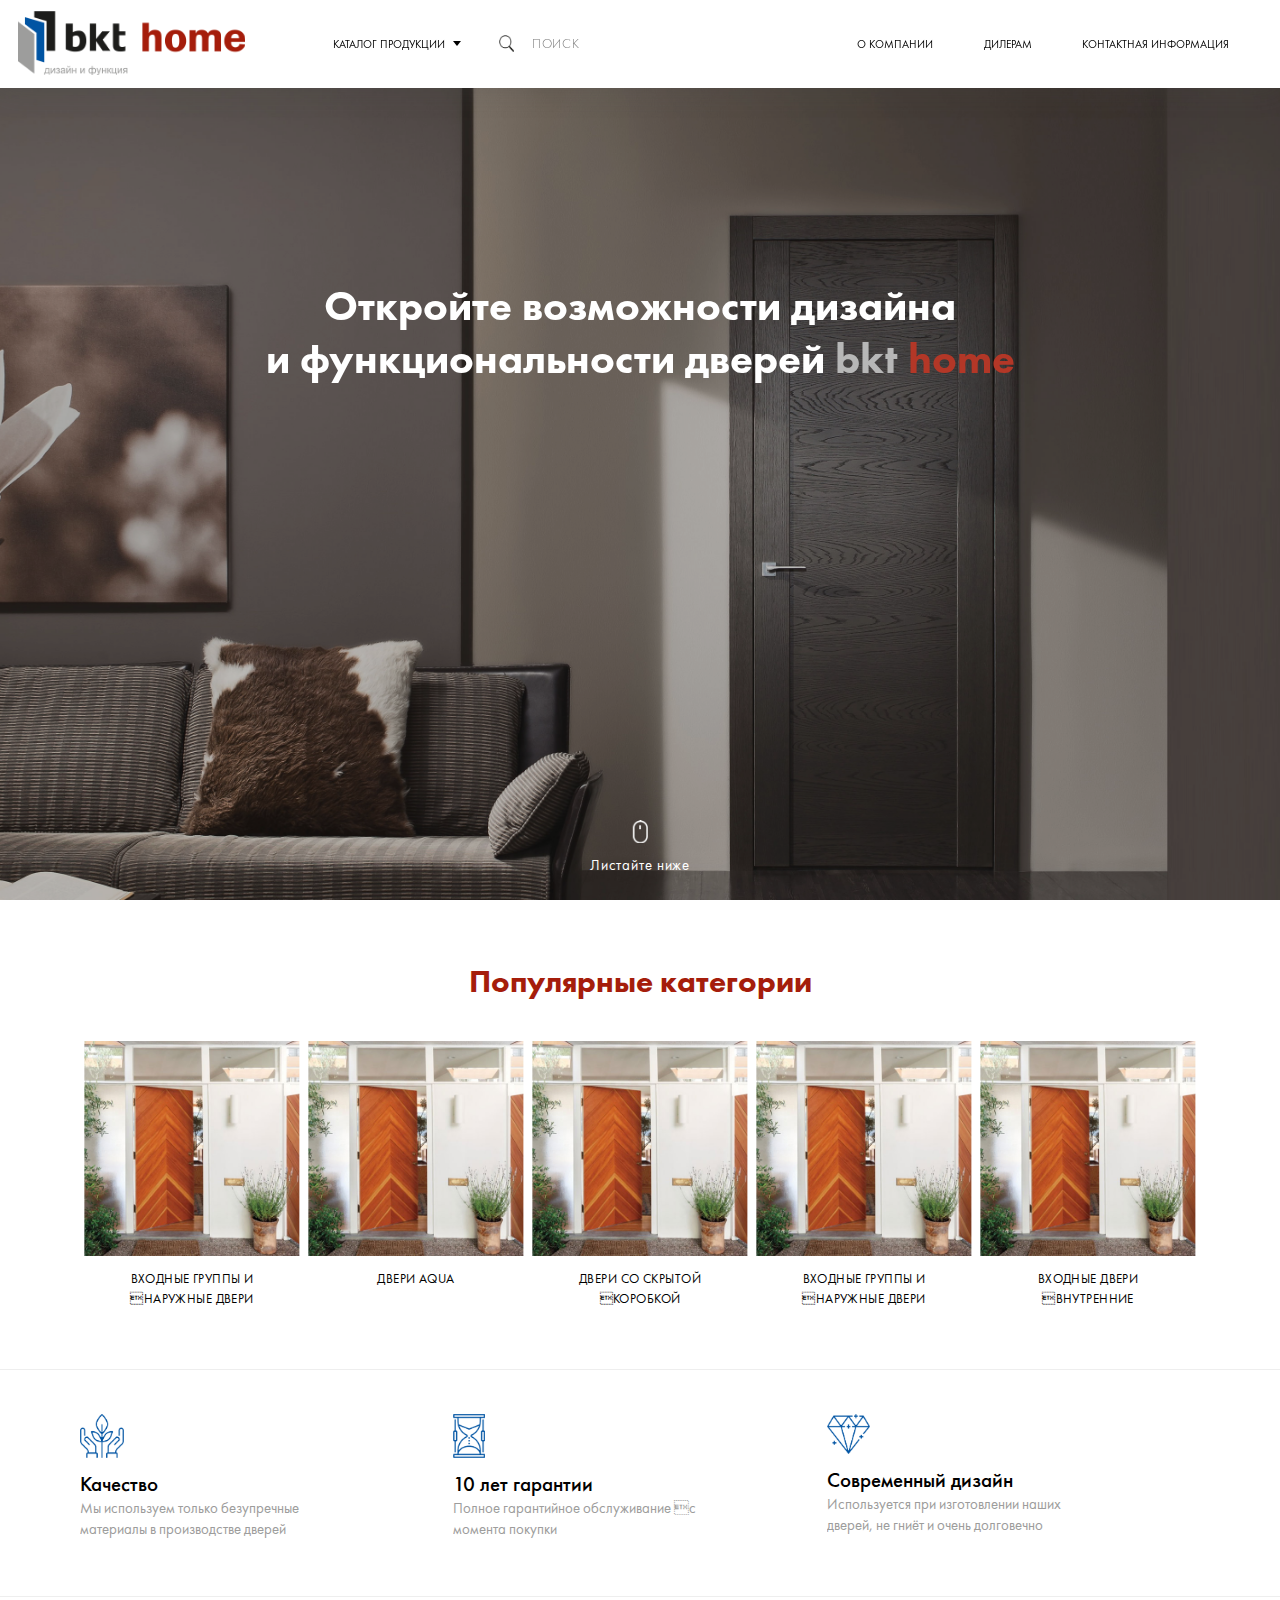
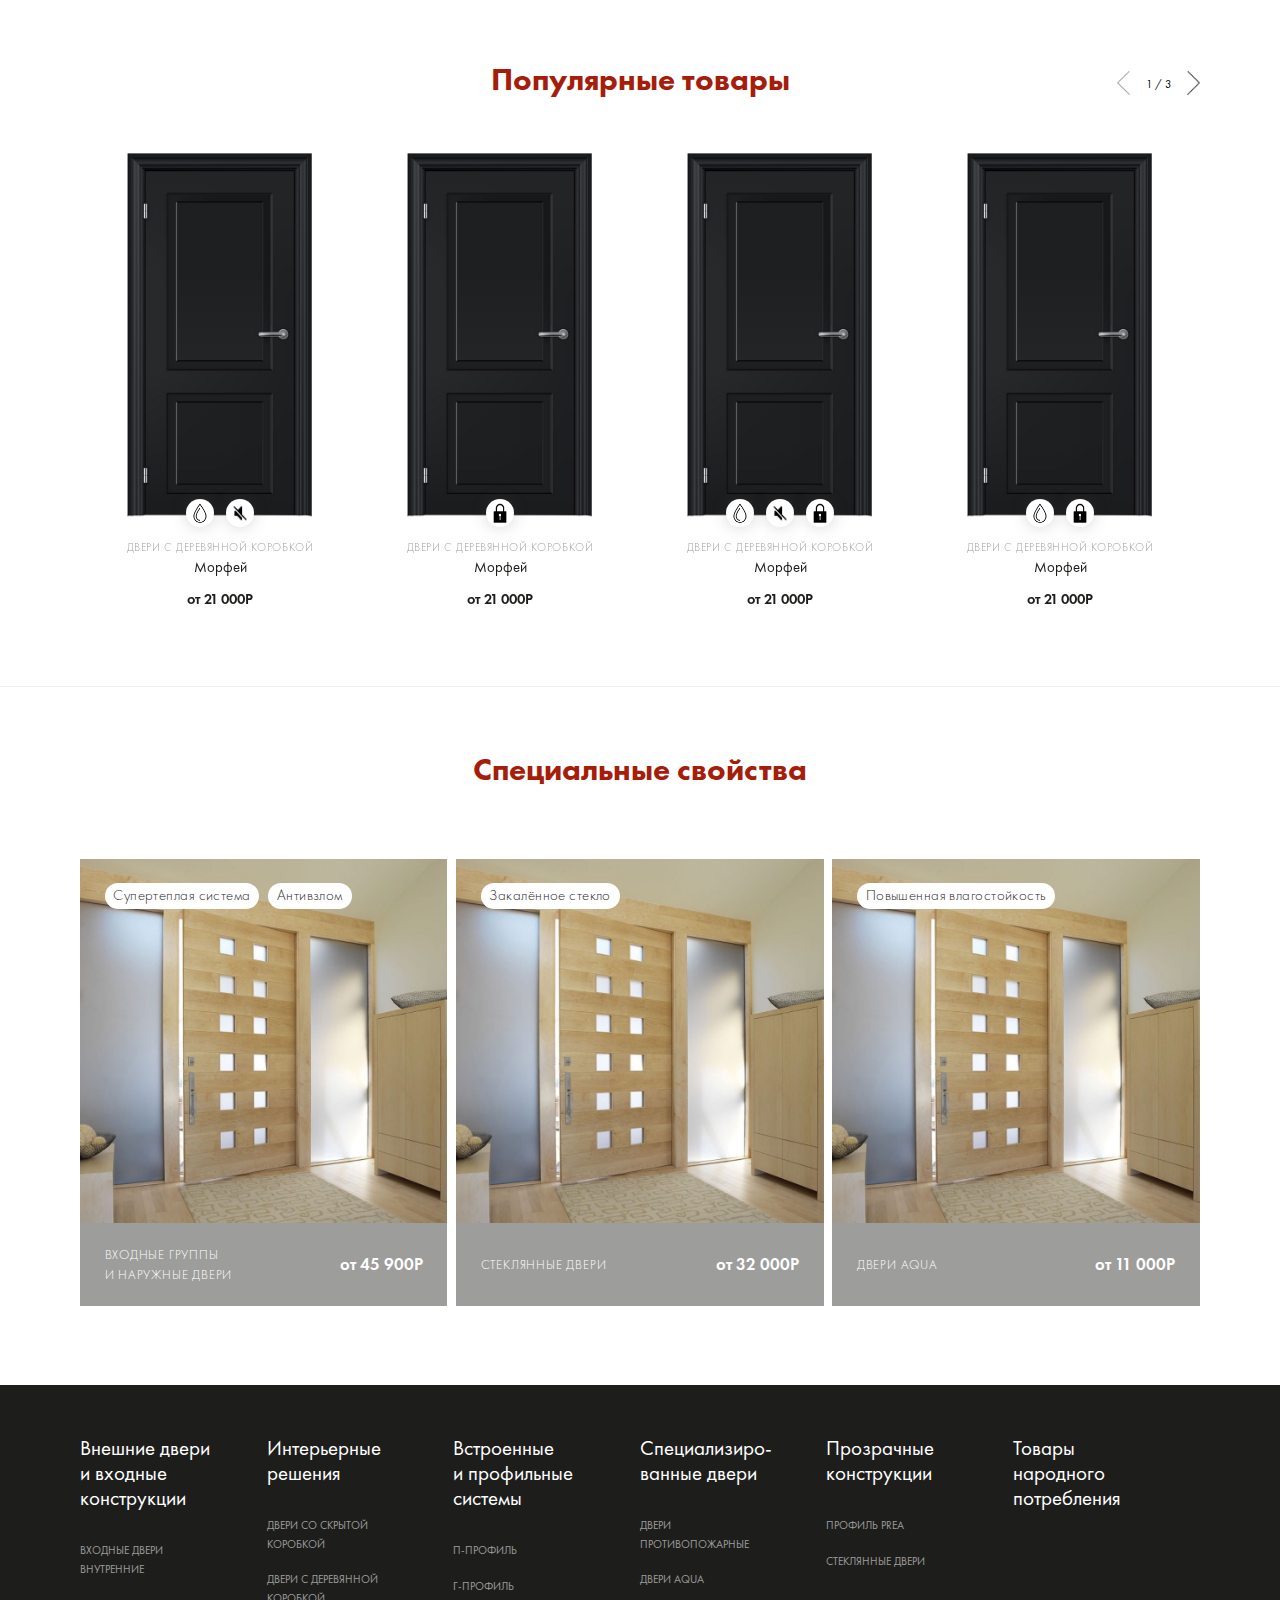
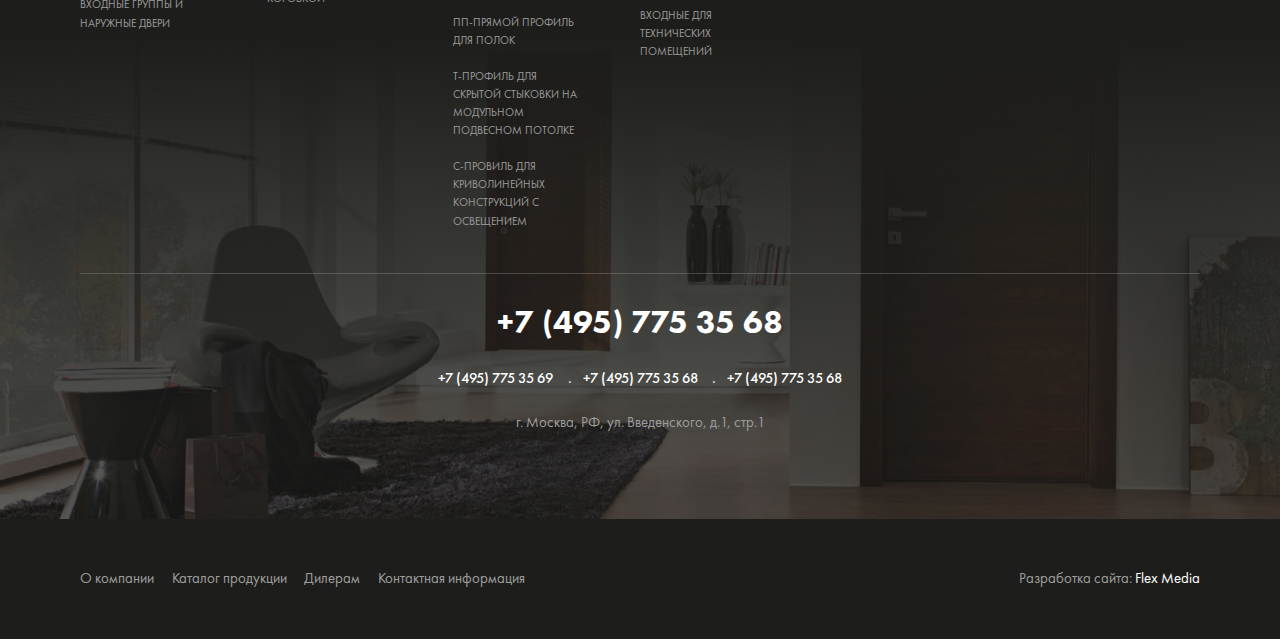
==== commit bf9fd1ff: "addad sticky" ====
--- a/bitrix/templates/main/index.html
+++ b/bitrix/templates/main/index.html
@@ -134,11 +134,11 @@
             </div>
             <div class="intro__content-grid">
               <div class="intro__content-grid-action">
-                <div class="intro__content-grid-item" data-color="#1bcabc"><span class="soundless"></span></div>
-                <div class="intro__content-grid-item" data-color="#821bca"><span class="time"></span></div>
-                <div class="intro__content-grid-item" data-color="#34ca1b"><span class="eco"></span></div>
-                <div class="intro__content-grid-item" data-color="#4f0b00"><span class="fire"></span></div>
-                <div class="intro__content-grid-item" data-color="#0060ff"><span class="water"></span></div>
+                <div class="intro__content-grid-item" data-color="#1bcabc"><span class="soundless in" style="background-image: url(../img/icons/soundless.png)"></span><span class="soundless out" style="background-image: url(../img/icons/water.png)"></span></div>
+                <div class="intro__content-grid-item" data-color="#821bca"><span class="time in" style="background-image: url(../img/icons/time.png)"></span><span class="time out" style="background-image: url(../img/icons/soundless.png)"></span></div>
+                <div class="intro__content-grid-item" data-color="#34ca1b"><span class="eco in" style="background-image: url(../img/icons/eco.png)"></span><span class="eco out" style="background-image: url(../img/icons/time.png)"></span></div>
+                <div class="intro__content-grid-item" data-color="#4f0b00"><span class="fire in" style="background-image: url(../img/icons/fire.png)"></span><span class="fire out" style="background-image: url(../img/icons/eco.png)"></span></div>
+                <div class="intro__content-grid-item" data-color="#0060ff"><span class="water in" style="background-image: url(../img/icons/water.png)"></span><span class="water out" style="background-image: url(../img/icons/fire.png)"></span></div>
               </div>
             </div>
           </div>
--- a/bitrix/templates/main/css/screen.css
+++ b/bitrix/templates/main/css/screen.css
@@ -1 +1,3 @@
-@charset "UTF-8";a,abbr,acronym,address,applet,article,aside,audio,b,big,blockquote,body,canvas,caption,center,cite,code,dd,del,details,dfn,div,dl,dt,em,embed,fieldset,figcaption,figure,footer,form,h1,h2,h3,h4,h5,h6,header,hgroup,html,i,iframe,img,ins,kbd,label,legend,li,mark,menu,nav,object,ol,output,p,pre,q,ruby,s,samp,section,small,span,strike,strong,sub,summary,sup,table,tbody,td,tfoot,th,thead,time,tr,tt,u,ul,var,video{margin:0;padding:0;border:0;vertical-align:baseline}body,html{height:100%}a img,fieldset,img{border:none}input[type=email],input[type=tel],input[type=text],textarea{-webkit-appearance:none}textarea{overflow:auto}button,input{margin:0;padding:0;border:0}button,input[type=submit]{cursor:pointer}a,a:focus,button,div,h1,h2,h3,h4,h5,h6,input,select,span,textarea{outline:none}ol,ul{list-style-type:none}table{border-spacing:0;border-collapse:collapse;width:100%}html{-webkit-box-sizing:border-box;box-sizing:border-box}*,:after,:before{-webkit-box-sizing:inherit;box-sizing:inherit}a{text-decoration:none;color:#000;outline:none}@font-face{font-family:Book;src:url(../fonts/FuturaNewBook.eot);src:url(../fonts/FuturaNewBook.eot?#iefix) format("embedded-opentype"),url(../fonts/FuturaNewBook.woff) format("woff"),url(../fonts/FuturaNewBook.ttf) format("truetype");font-weight:400;font-style:normal}@font-face{font-family:Medium;src:url(../fonts/FuturaNewMedium.eot);src:url(../fonts/FuturaNewMedium.eot?#iefix) format("embedded-opentype"),url(../fonts/FuturaNewMedium.woff) format("woff"),url(../fonts/FuturaNewMedium.ttf) format("truetype");font-weight:400;font-style:normal}@font-face{font-family:Demi;src:url(../fonts/FuturaNewDemi.eot);src:url(../fonts/FuturaNewDemi.eot?#iefix) format("embedded-opentype"),url(../fonts/FuturaNewDemi.woff) format("woff"),url(../fonts/FuturaNewDemi.ttf) format("truetype");font-weight:400;font-style:normal}@font-face{font-family:Heavy;src:url(../fonts/FuturaNewHeavy.eot);src:url(../fonts/FuturaNewHeavy.eot?#iefix) format("embedded-opentype"),url(../fonts/FuturaNewHeavy.woff) format("woff"),url(../fonts/FuturaNewHeavy.ttf) format("truetype");font-weight:400;font-style:normal}@font-face{font-family:Light;src:url(../fonts/FuturaNewLight.eot);src:url(../fonts/FuturaNewLight.eot?#iefix) format("embedded-opentype"),url(../fonts/FuturaNewLight.woff) format("woff"),url(../fonts/FuturaNewLight.ttf) format("truetype");font-weight:400;font-style:normal}@font-face{font-family:Helvetica;src:url(../fonts/helveticaneuecyr-roman-webfont.eot);src:url(../fonts/helveticaneuecyr-roman-webfont.eot?#iefix) format("embedded-opentype"),url(../fonts/helveticaneuecyr-roman-webfont.woff) format("woff"),url(../fonts/helveticaneuecyr-roman-webfont.ttf) format("truetype");font-weight:400;font-style:normal}.slick-slider{-webkit-box-sizing:border-box;box-sizing:border-box;-moz-box-sizing:border-box;-webkit-touch-callout:none;-webkit-user-select:none;-moz-user-select:none;-ms-user-select:none;user-select:none;-ms-touch-action:pan-y;touch-action:pan-y;-webkit-tap-highlight-color:transparent}.slick-list,.slick-slider{position:relative;display:block}.slick-list{overflow:hidden;margin:0;padding:0}.slick-list:focus{outline:none}.slick-loading .slick-list{background:#fff}.slick-list.dragging{cursor:pointer;cursor:hand}.slick-slide,.slick-slide img,.slick-slider .slick-list,.slick-track{-webkit-transform:translateZ(0);transform:translateZ(0)}.slick-track{position:relative;left:0;top:0;display:block;zoom:1}.slick-track:after,.slick-track:before{content:"";display:table}.slick-track:after{clear:both}.slick-loading .slick-track{visibility:hidden}.slick-slide{float:left;height:100%;min-height:1px}.slick-slide img{display:block;max-width:100%}.slick-slide.slick-loading img{display:none}.slick-slide.dragging img{pointer-events:none}.slick-initialized .slick-slide{display:block}.slick-loading .slick-slide{visibility:hidden}.slick-vertical .slick-slide{display:block;height:auto;border:1px solid transparent}.slick-next,.slick-prev{position:absolute;top:50%;margin-top:-10px;font:0/0 a;text-shadow:none;color:transparent;height:20px;background:none;left:0;z-index:1}.slick-next:focus,.slick-prev:focus{outline:none}.slick-next.slick-disabled,.slick-prev.slick-disabled{opacity:.2}.slick-next:before,.slick-prev:before{height:30px;line-height:30px;content:"prev";display:inline-block;vertical-align:middle;font-size:15px;color:#fff;background:#000}.slick-next{right:0;left:auto}.slick-next:before{content:"next";display:inline-block}.slick-dots{text-align:center;position:absolute;margin:0;bottom:0;left:0;right:0}.slick-dots li{position:relative;display:inline-block;padding:0 3px}.slick-dots li.slick-active button{background:#000}.slick-dots button{display:block;width:10px;height:10px;background:#fff;-webkit-box-shadow:0 1px 5px rgba(0,0,0,.25);box-shadow:0 1px 5px rgba(0,0,0,.25);cursor:pointer;font:0/0 a;text-shadow:none;color:transparent;-webkit-border-radius:50%;border-radius:50%}.tooltipster-default{-webkit-border-radius:5px;border-radius:5px;border:2px solid #000;background:#4c4c4c;color:#fff}.tooltipster-default .tooltipster-content{font-family:Arial,sans-serif;font-size:14px;line-height:16px;padding:8px 10px;overflow:hidden}.tooltipster-icon{cursor:help;margin-left:4px}.tooltipster-base{padding:0;font-size:0;line-height:0;position:absolute;left:0;top:0;z-index:9999999;pointer-events:none;width:auto;overflow:visible}.tooltipster-base .tooltipster-content{overflow:hidden}.tooltipster-arrow{display:block;text-align:center;width:100%;height:100%;position:absolute;top:0;left:0;z-index:-1}.tooltipster-arrow-border,.tooltipster-arrow span{display:block;width:0;height:0;position:absolute}.tooltipster-arrow-top-left span,.tooltipster-arrow-top-right span,.tooltipster-arrow-top span{border-left:8px solid transparent!important;border-right:8px solid transparent!important;border-top:8px solid;bottom:-7px}.tooltipster-arrow-top-left .tooltipster-arrow-border,.tooltipster-arrow-top-right .tooltipster-arrow-border,.tooltipster-arrow-top .tooltipster-arrow-border{border-left:9px solid transparent!important;border-right:9px solid transparent!important;border-top:9px solid;bottom:-7px}.tooltipster-arrow-bottom-left span,.tooltipster-arrow-bottom-right span,.tooltipster-arrow-bottom span{border-left:8px solid transparent!important;border-right:8px solid transparent!important;border-bottom:8px solid;top:-7px}.tooltipster-arrow-bottom-left .tooltipster-arrow-border,.tooltipster-arrow-bottom-right .tooltipster-arrow-border,.tooltipster-arrow-bottom .tooltipster-arrow-border{border-left:9px solid transparent!important;border-right:9px solid transparent!important;border-bottom:9px solid;top:-7px}.tooltipster-arrow-bottom .tooltipster-arrow-border,.tooltipster-arrow-bottom span,.tooltipster-arrow-top .tooltipster-arrow-border,.tooltipster-arrow-top span{left:0;right:0;margin:0 auto}.tooltipster-arrow-bottom-left span,.tooltipster-arrow-top-left span{left:6px}.tooltipster-arrow-bottom-left .tooltipster-arrow-border,.tooltipster-arrow-top-left .tooltipster-arrow-border{left:5px}.tooltipster-arrow-bottom-right span,.tooltipster-arrow-top-right span{right:6px}.tooltipster-arrow-bottom-right .tooltipster-arrow-border,.tooltipster-arrow-top-right .tooltipster-arrow-border{right:5px}.tooltipster-arrow-left .tooltipster-arrow-border,.tooltipster-arrow-left span{border-top:8px solid transparent!important;border-bottom:8px solid transparent!important;border-left:8px solid;top:50%;margin-top:-7px;right:-7px}.tooltipster-arrow-left .tooltipster-arrow-border{border-top:9px solid transparent!important;border-bottom:9px solid transparent!important;border-left:9px solid;margin-top:-8px}.tooltipster-arrow-right .tooltipster-arrow-border,.tooltipster-arrow-right span{border-top:8px solid transparent!important;border-bottom:8px solid transparent!important;border-right:8px solid;top:50%;margin-top:-7px;left:-7px}.tooltipster-arrow-right .tooltipster-arrow-border{border-top:9px solid transparent!important;border-bottom:9px solid transparent!important;border-right:9px solid;margin-top:-8px}.tooltipster-fade{opacity:0;-webkit-transition-property:opacity;transition-property:opacity}.tooltipster-fade-show{opacity:1}.tooltipster-grow{-webkit-transform:scale(0);-ms-transform:scale(0);transform:scale(0);-webkit-transition-property:-webkit-transform;transition-property:-webkit-transform;transition-property:transform;transition-property:transform,-webkit-transform;-webkit-backface-visibility:hidden}.tooltipster-grow-show{-webkit-transform:scale(1);-ms-transform:scale(1);transform:scale(1);-webkit-transition-timing-function:cubic-bezier(.175,.885,.32,1);-webkit-transition-timing-function:cubic-bezier(.175,.885,.32,1.15);transition-timing-function:cubic-bezier(.175,.885,.32,1.15)}.tooltipster-swing{opacity:0;-webkit-transform:rotate(4deg);-ms-transform:rotate(4deg);transform:rotate(4deg);-webkit-transition-property:-webkit-transform,opacity;-webkit-transition-property:-webkit-transform;transition-property:-webkit-transform;transition-property:transform;transition-property:transform,-webkit-transform}.tooltipster-swing-show{opacity:1;-webkit-transform:rotate(0deg);-ms-transform:rotate(0deg);transform:rotate(0deg);-webkit-transition-timing-function:cubic-bezier(.23,.635,.495,1);-webkit-transition-timing-function:cubic-bezier(.23,.635,.495,2.4);transition-timing-function:cubic-bezier(.23,.635,.495,2.4)}.tooltipster-fall{top:0;-webkit-transition-property:top;transition-property:top;-webkit-transition-timing-function:cubic-bezier(.175,.885,.32,1);-webkit-transition-timing-function:cubic-bezier(.175,.885,.32,1.15);transition-timing-function:cubic-bezier(.175,.885,.32,1.15)}.tooltipster-fall.tooltipster-dying{-webkit-transition-property:all;transition-property:all;top:0!important;opacity:0}.tooltipster-slide{left:-40px;-webkit-transition-property:left;transition-property:left;-webkit-transition-timing-function:cubic-bezier(.175,.885,.32,1);-webkit-transition-timing-function:cubic-bezier(.175,.885,.32,1.15);transition-timing-function:cubic-bezier(.175,.885,.32,1.15)}.tooltipster-slide.tooltipster-dying{-webkit-transition-property:all;transition-property:all;left:0!important;opacity:0}.tooltipster-content-changing{opacity:.5;-webkit-transform:scale(1.1);-ms-transform:scale(1.1);transform:scale(1.1)}html{height:100%;font-size:16px}html.modal-open{overflow:hidden}html.modal-open body{overflow:visible!important}body{font-family:Book;background-color:#fff}.out{overflow:hidden}.header{background-color:#fff;padding:13px 20px;padding:.8125rem 1.25rem;height:100px;height:6.25rem;position:fixed;-webkit-box-shadow:0 0 30px rgba(78,78,78,.23);box-shadow:0 0 30px rgba(78,78,78,.23);z-index:5;left:0;right:0;top:0;-webkit-transform:translateZ(0);transform:translateZ(0);will-change:transform;-webkit-transition:-webkit-transform .2s;transition:-webkit-transform .2s;transition:transform .2s;transition:transform .2s,-webkit-transform .2s}.header.is-hidden{-webkit-transform:translateY(-100%);-ms-transform:translateY(-100%);transform:translateY(-100%);-webkit-box-shadow:none;box-shadow:none}.header .logo{width:260px;width:16.25rem;height:73px;height:4.5625rem;background-image:url(../img/icons/logo.png);background-size:cover;display:block;float:left}.header .navigation{float:right}.header .navigation .navigation-item{font-family:Book;text-transform:uppercase;font-size:13px;font-size:.8125rem;color:#000;-webkit-transition:color .3s ease;transition:color .3s ease;display:inline-block;vertical-align:middle;padding:29px;padding:1.8125rem}.header .navigation .navigation-item:hover{color:#a51d0b}.header .overlay{text-align:center}.header .nav{display:inline-block;position:relative;vertical-align:middle}.header .nav .nav-trigger{display:block;padding:29px 0;padding:1.8125rem 0;font-size:0;cursor:pointer}.header .nav .nav-trigger span{font-family:Book;font-size:13px;font-size:.8125rem;color:#000;text-transform:uppercase;display:inline-block;vertical-align:middle;margin-right:8px}.header .nav .nav-trigger i{display:inline-block;vertical-align:middle;width:8px;height:5px;width:0;height:0;border-style:solid;border-width:5px 4px 0;border-color:#000 transparent transparent}.header .nav .nav-drop{position:absolute;width:296px;width:18.5rem;left:-46px;left:-2.875rem;top:100%;padding-top:14px;padding-top:.875rem;text-align:left;display:none}.header .nav .nav-drop .level{padding:15px 0;padding:.9375rem 0}.header .nav .nav-drop .level.level-1{border-top:2px solid #a51d0b;background-color:#fff}.header .nav .nav-drop .level.level-1,.header .nav .nav-drop .level.level-2{-webkit-box-shadow:0 32px 40px 0 rgba(0,0,0,.25);box-shadow:0 32px 40px 0 rgba(0,0,0,.25)}.header .nav .nav-drop .level.level-2{position:absolute;left:100%;top:15px;top:.9375rem;background-color:#a51d0b;width:296px;width:18.5rem;bottom:0;padding:25px 0;padding:1.5625rem 0;overflow:hidden;display:none}.header .nav .nav-drop .level.level-2:after{content:'';position:absolute;z-index:0;-webkit-box-shadow:inset 0 0 40px 0 rgba(0,0,0,.25);box-shadow:inset 0 0 40px 0 rgba(0,0,0,.25);top:-40px;top:-2.5rem;right:-40px;right:-2.5rem;bottom:-40px;bottom:-2.5rem;left:0}.header .nav .nav-drop .level.level-2 .level-item{position:relative;z-index:1}.header .nav .nav-drop .level.level-2 .level-item a{color:#f2b8b8;padding:9px 46px;padding:.5625rem 2.875rem}.header .nav .nav-drop .level.level-2 .level-item a:hover{background-color:transparent}.header .nav .nav-drop .level .level-item a{font-family:Book;font-size:17px;font-size:1.0625rem;color:#000;padding:15px 46px;padding:.9375rem 2.875rem;display:block;-webkit-transition:color .3s ease,background-color .3s ease;transition:color .3s ease,background-color .3s ease;position:relative}.header .nav .nav-drop .level .level-item a:hover{background-color:#a51d0b;color:#fff}.header .nav .nav-drop .level .level-item:hover>a{background-color:#a51d0b;z-index:5;color:#fff}.header .nav .nav-drop .level .level-item:hover [class*=level-]{display:block}.header .header-search{max-width:300px;max-width:18.75rem;width:100%;display:inline-block;vertical-align:middle;text-align:left;padding-left:40px;padding-left:2.5rem}.header .header-search .form .field{display:inline-block;vertical-align:middle;margin-bottom:0}.header .header-search .form .field:first-of-type{width:30px}.header .header-search .form .field:last-of-type{width:225px}.header .header-search .form .field input{max-width:260px;max-width:16.25rem;text-transform:uppercase;font-family:Light;font-size:13px;letter-spacing:.9px;border-bottom:1px solid transparent;width:30%;-webkit-transition:border-color .3s ease,width .3s ease;transition:border-color .3s ease,width .3s ease}.header .header-search .form .field input:focus{border-color:#a51d0b;width:100%}.header .header-search .form .field button{width:18px;width:1.125rem;height:19px;height:1.1875rem;background-image:url(../img/icons/icon-10.png);background-size:cover;background-color:transparent;background-repeat:no-repeat;margin-right:10px;margin-right:.625rem;position:relative;top:2px}.l-center{max-width:1310px;padding:0 15px;margin:0 auto;*zoom:1}.l-center:after{content:" ";display:table;clear:both}.footer.animating .footer-top .footer__scale div{-webkit-transform:scale(1.5);-ms-transform:scale(1.5);transform:scale(1.5);-webkit-transition:-webkit-transform 30s linear;transition:-webkit-transform 30s linear;transition:transform 30s linear;transition:transform 30s linear,-webkit-transform 30s linear}.footer .footer-top{padding:58px 0 20px;padding:3.625rem 0 1.25rem;position:relative}.footer .footer-top .footer__scale{position:absolute;top:0;bottom:0;right:0;left:0;overflow:hidden;z-index:-1}.footer .footer-top .footer__scale:after{content:"";position:absolute;top:0;left:0;right:0;bottom:0;background:-webkit-linear-gradient(top,#1d1d1b,#1d1d1b 34%,rgba(29,29,27,0));background:-webkit-gradient(linear,left top,left bottom,from(#1d1d1b),color-stop(34%,#1d1d1b),to(rgba(29,29,27,0)));background:linear-gradient(180deg,#1d1d1b 0,#1d1d1b 34%,rgba(29,29,27,0));filter:progid:DXImageTransform.Microsoft.gradient(startColorstr='#1d1d1b',endColorstr='#001d1d1b',GradientType=0)}.footer .footer-top .footer__scale div{position:absolute;width:100%;top:0;left:0;height:100%;-webkit-transform:scale(1);-ms-transform:scale(1);transform:scale(1);background-size:cover;background-position:50% 80%}.footer .contancts{width:100%;text-align:center;border-top:1px solid hsla(60,1%,61%,.35);padding:30px 0;padding:1.875rem 0}.footer .contancts .main__phone{margin-bottom:30px;margin-bottom:1.875rem}.footer .contancts .main__phone span{font-family:Heavy;font-size:38px;font-size:2.375rem;color:#fff}.footer .contancts .phone__list{margin-bottom:30px;margin-bottom:1.875rem}.footer .contancts .phone__list li{font-family:Medium;font-size:17px;font-size:1.0625rem;display:inline-block;color:#fff;position:relative}.footer .contancts .phone__list li:not(:last-of-type){margin-right:30px;margin-right:1.875rem}.footer .contancts .phone__list li:not(:last-of-type):after{content:'.';position:absolute;right:-21px;right:-1.3125rem;bottom:0}.footer .contancts .address{font-size:17px;font-size:1.0625rem;color:#9d9d9c}.footer .footer-bottom{*zoom:1;background-color:#1d1d1b;padding:58px 0 59px;padding:3.625rem 0 3.6875rem}.footer .footer-bottom:after{content:" ";display:table;clear:both}.footer__nav{float:left;font-size:0}.footer__nav .footer__nav-item{display:inline-block;vertical-align:top;color:#9d9d9c;-webkit-transition:color .3s ease;transition:color .3s ease;font-size:17px;font-size:1.0625rem}.footer__nav .footer__nav-item:not(:last-of-type){margin-right:20px;margin-right:1.25rem}.footer__nav .footer__nav-item:hover{color:#fff}.developers{float:right}.developers a{color:#9d9d9c;font-size:17px;font-size:1.0625rem}.developers a span{color:#fff;-webkit-transition:color .3s ease;transition:color .3s ease}.developers:hover span{color:#a51d0b}.map__catalog{font-size:0;margin-bottom:40px;margin-bottom:2.5rem}.map__catalog .map__catalog-item{display:inline-block;vertical-align:top;width:16.66%}.map__catalog .map__catalog-item>li{padding-right:15%}.map__catalog .map__catalog-item>li>a{font-size:24px;font-size:1.5rem;color:#fff;-webkit-transition:color .3s ease;transition:color .3s ease;margin-bottom:25px;margin-bottom:1.5625rem;display:inline-block}.map__catalog .map__catalog-item>li>a:hover{color:#a51d0b}.map__catalog .map__catalog-item ul>li{padding-right:20%}.map__catalog .map__catalog-item ul>li a{font-size:13px;font-size:.8125rem;color:#9d9d9c;-webkit-transition:color .3s ease;transition:color .3s ease;text-transform:uppercase;padding:10px 0;padding:.625rem 0;display:inline-block;line-height:1.6}.map__catalog .map__catalog-item ul>li a:hover{color:#a51d0b}.intro{position:relative;overflow:hidden}.intro .intro__cover{background-size:cover;background-repeat:no-repeat;background-position:50%}.intro .intro__cover,.intro .intro__cover:after{position:absolute;top:0;left:0;width:100%;height:100%}.intro .intro__cover:after{content:'';background-color:rgba(44,44,41,.3)}.intro .intro__wrap{*zoom:1;height:100%}.intro .intro__wrap:after{content:" ";display:table;clear:both}.intro .intro__wrap .intro__content{position:absolute;z-index:2;zoom:1;top:0;left:0;width:100%;height:100%;text-align:center}.intro .intro__wrap .intro__content .intro__content-wrap{position:absolute;top:30%;left:0;width:100%;-webkit-transform:translateY(-50%);-ms-transform:translateY(-50%);transform:translateY(-50%);-webkit-backface-visibility:hidden;backface-visibility:hidden}.intro .intro__wrap .intro__content .intro__content-wrap .intro__content-lead{max-width:1000px;display:inline-block}.intro .intro__wrap .intro__content .intro__content-wrap .intro__content-lead span{font-family:Heavy;font-size:48px;font-size:3rem;color:#fff}.intro .intro__wrap .intro__content .intro__content-wrap .intro__content-lead span .red{color:#b33727}.intro .intro__wrap .intro__content .intro__content-wrap .intro__content-lead span .grey{color:#b7b7b7}.intro .intro__wrap .intro__overlay{opacity:0;visibility:hidden;left:100%;height:100%;width:100%;top:0}.intro .intro__wrap .intro__overlay,.intro .intro__wrap .intro__overlay.visible{-webkit-transition:background-color .3s linear,opacity .3s linear,visibility .3s linear;transition:background-color .3s linear,opacity .3s linear,visibility .3s linear}.intro .intro__wrap .intro__overlay.visible{opacity:.3;visibility:visible;left:0}.intro .intro__wrap .intro__hover .intro-hover-item{position:absolute;z-index:1;top:0;left:100%;width:20%;height:100%;overflow:hidden;background-repeat:no-repeat;background-position:50%;opacity:0;visibility:hidden}.intro .intro__wrap .intro__hover .intro-hover-item,.intro .intro__wrap .intro__hover .intro-hover-item.hover{-webkit-transition:opacity .3s linear,z-index .1s linear,visibility .1s linear;transition:opacity .3s linear,z-index .1s linear,visibility .1s linear}.intro .intro__wrap .intro__hover .intro-hover-item.hover{z-index:3;visibility:visible;opacity:1}.intro .intro__wrap .intro__hover .intro-hover-item.hover:nth-of-type(1){left:0}.intro .intro__wrap .intro__hover .intro-hover-item.hover:nth-of-type(2){left:20%}.intro .intro__wrap .intro__hover .intro-hover-item.hover:nth-of-type(3){left:40%}.intro .intro__wrap .intro__hover .intro-hover-item.hover:nth-of-type(4){left:60%}.intro .intro__wrap .intro__hover .intro-hover-item.hover:nth-of-type(5){left:80%}.intro .intro__wrap .intro__hover .intro-hover-item .intro-hover-item__cover{position:absolute;top:0;left:0;width:100%;height:100%;opacity:.46}.intro .intro__wrap .intro__hover .intro-hover-item .intro-hover-item__content{position:absolute;left:0;z-index:2;color:#fff;width:100%;text-align:center;-webkit-transition:-webkit-transform .3s linear .1s;transition:-webkit-transform .3s linear .1s;transition:transform .3s linear .1s;transition:transform .3s linear .1s,-webkit-transform .3s linear .1s}.intro .intro__wrap .intro__hover .intro-hover-item .intro-hover-item__content .icon{width:100px;width:6.25rem;height:100px;height:6.25rem;display:inline-block;background-color:#9d9d9c;-webkit-border-radius:100%;border-radius:100%;margin-bottom:10px;margin-bottom:.625rem}.intro .intro__wrap .intro__hover .intro-hover-item .intro-hover-item__content .text{opacity:0;-webkit-transition:opacity .3s linear .1s;transition:opacity .3s linear .1s}.intro .intro__wrap .intro__hover .intro-hover-item .intro-hover-item__content .title{font-family:Medium;font-size:24px;font-size:1.5rem;margin-bottom:10px;margin-bottom:.625rem}.intro .intro__wrap .intro__hover .intro-hover-item .intro-hover-item__content .descr{font-size:17px;font-size:1.0625rem;padding:0 5%;margin-bottom:25px;margin-bottom:1.5625rem}.intro .intro__wrap .intro__hover .intro-hover-item.hover .intro-hover-item__content{-webkit-transform:translateY(-40%);-ms-transform:translateY(-40%);transform:translateY(-40%);-webkit-transition:-webkit-transform .3s linear .1s;transition:-webkit-transform .3s linear .1s;transition:transform .3s linear .1s;transition:transform .3s linear .1s,-webkit-transform .3s linear .1s}.intro .intro__wrap .intro__hover .intro-hover-item.hover .intro-hover-item__content .text{opacity:1;-webkit-transition:opacity .3s linear .1s;transition:opacity .3s linear .1s}.intro .intro__content-grid{position:absolute;top:50%;left:0;right:0;z-index:3}.intro .intro__content-grid .intro__content-grid-action{font-size:0;line-height:0;white-space:nowrap}.intro .intro__content-grid .intro__content-grid-action .intro__content-grid-item{display:inline-block;vertical-align:middle;height:100px;height:6.25rem;width:20%;position:relative;-webkit-transition:-webkit-transform .3s linear .1s;transition:-webkit-transform .3s linear .1s;transition:transform .3s linear .1s;transition:transform .3s linear .1s,-webkit-transform .3s linear .1s}.intro .intro__content-grid .intro__content-grid-action .intro__content-grid-item span{position:absolute;top:50%;left:50%;-webkit-transform:translate(-50%,-50%);-ms-transform:translate(-50%,-50%);transform:translate(-50%,-50%);width:100px;width:6.25rem;height:100px;height:6.25rem;-webkit-border-radius:100%;border-radius:100%;cursor:pointer;-webkit-transition:-webkit-transform .3s linear .1s;transition:-webkit-transform .3s linear .1s;transition:transform .3s linear .1s;transition:transform .3s linear .1s,-webkit-transform .3s linear .1s}.intro .intro__content-grid .intro__content-grid-action .intro__content-grid-item span:after{opacity:1}.intro .intro__content-grid .intro__content-grid-action .intro__content-grid-item span:after,.intro .intro__content-grid .intro__content-grid-action .intro__content-grid-item span:before{content:'';width:100px;width:6.25rem;height:100px;height:6.25rem;background-size:cover;position:absolute;top:0;left:0;-webkit-border-radius:100%;border-radius:100%;-webkit-transition:opacity .3s ease;transition:opacity .3s ease}.intro .intro__content-grid .intro__content-grid-action .intro__content-grid-item span:before{opacity:0}.intro .intro__content-grid .intro__content-grid-action .intro__content-grid-item span.soundless:after,.intro .intro__content-grid .intro__content-grid-action .intro__content-grid-item span.soundless:before{background-image:url(../img/icons/soundless.png)}.intro .intro__content-grid .intro__content-grid-action .intro__content-grid-item span.time:after,.intro .intro__content-grid .intro__content-grid-action .intro__content-grid-item span.time:before{background-image:url(../img/icons/time.png)}.intro .intro__content-grid .intro__content-grid-action .intro__content-grid-item span.eco:after,.intro .intro__content-grid .intro__content-grid-action .intro__content-grid-item span.eco:before{background-image:url(../img/icons/eco.png)}.intro .intro__content-grid .intro__content-grid-action .intro__content-grid-item span.fire:after,.intro .intro__content-grid .intro__content-grid-action .intro__content-grid-item span.fire:before{background-image:url(../img/icons/fire.png)}.intro .intro__content-grid .intro__content-grid-action .intro__content-grid-item span.water:after,.intro .intro__content-grid .intro__content-grid-action .intro__content-grid-item span.water:before{background-image:url(../img/icons/water.png)}.intro .intro__content-grid .intro__content-grid-action .intro__content-grid-item.active span{-webkit-transform:translate(-50%,-150%);-ms-transform:translate(-50%,-150%);transform:translate(-50%,-150%)}.intro .intro__content-grid .intro__content-grid-action .intro__content-grid-item.active span:after{opacity:0}.intro .intro__content-grid .intro__content-grid-action .intro__content-grid-item.active span:before{opacity:1}.intro .intro__scroll{position:absolute;bottom:30px;bottom:1.875rem;left:50%;-webkit-transform:translate(-50%);-ms-transform:translate(-50%);transform:translate(-50%);cursor:pointer;z-index:2}.intro .intro__scroll .intro-icon{display:block;text-align:center;margin-bottom:10px;margin-bottom:.625rem}.intro .intro__scroll .intro-icon span{background-image:url(../img/icons/icon-9.png);width:17px;width:1.0625rem;height:26px;height:1.625rem;background-size:cover;display:inline-block}.intro .intro__scroll .intro-text span{font-size:17px;font-size:1.0625rem;color:#fff;letter-spacing:1px;letter-spacing:.0625rem}.btn{height:35px;height:2.1875rem;-webkit-border-radius:17px;border-radius:17px;-webkit-border-radius:1.0625rem;border-radius:1.0625rem;line-height:35px;line-height:2.1875rem;display:inline-block;background-color:#fff;-webkit-transition:background-color,.3s ease;transition:background-color,.3s ease}.btn span{font-size:17px;font-size:1.0625rem;color:#000;display:block;padding:0 35px;padding:0 2.1875rem;font-family:Light;letter-spacing:1px;letter-spacing:.05625rem;height:38px;height:2.375rem;-webkit-border-radius:19px;border-radius:19px;-webkit-border-radius:1.1875rem;border-radius:1.1875rem;-webkit-transition:color,.3s ease;transition:color,.3s ease}.btn:hover{background-color:#a51d0b}.btn:hover span{color:#fff}.btn.btn-red{background-color:#a51d0b}.btn.btn-red span{color:#fff}.btn.btn-black,.btn.btn-red:hover{background-color:#1d1d1b}.btn.btn-black span{color:#fff}.row{padding:50px 0 0;padding:3.125rem 0 0}.row .title{font-family:Heavy;font-size:36px;font-size:2.25rem;color:#a51d0b;text-align:center;margin:20px 0 40px;margin:1.25rem 0 2.5rem}.category-product{font-size:0;margin-bottom:50px;margin-bottom:3.125rem}.category-product .category-product__item{display:inline-block;vertical-align:top;width:20%;padding:5px 5px 20px;padding:.3125rem .3125rem 1.25rem;-webkit-transition:background-color .3s ease;transition:background-color .3s ease;position:relative}.category-product .category-product__item:hover{background-color:#fff;z-index:2}.category-product .category-product__item:hover .category-product__cover{top:-10px;top:-.625rem;bottom:-5px;bottom:-.3125rem;left:-5px;left:-.3125rem;right:-5px;right:-.3125rem;-webkit-box-shadow:0 0 95px rgba(78,78,78,.38);box-shadow:0 0 95px rgba(78,78,78,.38)}.category-product .category-product__item .category-product__cover{position:absolute;top:0;bottom:0;left:0;right:0;z-index:-1;-webkit-transition:all .15s ease;transition:all .15s ease}.category-product .category-product__item .image__cover{margin-bottom:15px;margin-bottom:.9375rem;text-align:center;height:246px;height:15.375rem;overflow:hidden;position:relative}.category-product .category-product__item .image__cover img{max-height:100%;top:50%;left:50%;-webkit-transform:translate(-50%,-50%);-ms-transform:translate(-50%,-50%);transform:translate(-50%,-50%);position:absolute}.category-product .category-product__item .category-product__title{text-align:center;font-size:13px;padding:0 25px;padding:0 1.5625rem;text-transform:uppercase;letter-spacing:1px;letter-spacing:.03125rem;line-height:1.5}.cooperation{font-size:0;margin-bottom:65px;margin-bottom:4.0625rem}.cooperation .cooperation__item{display:inline-block;vertical-align:top;width:33.33%}.cooperation .cooperation__item .image__cover{float:left;width:80px;width:5rem;padding-right:30px;padding-right:1.875rem}.cooperation .cooperation__item .image__cover img{max-width:100%;max-height:50px;max-height:3.125rem}.cooperation .cooperation__item .overlay{overflow:hidden;max-width:75%;text-align:left}.cooperation .cooperation__item .cooperation__title{font-family:Medium;font-size:24px;font-size:1.5rem;color:#000}.cooperation .cooperation__item .cooperation__text{font-size:17px;font-size:1.0625rem;color:#9d9d9c;line-height:1.4}.products-popular .products-popular__gallery{position:relative}.rotator-navi{text-align:center}.rotator-navi .rotator-arrow{display:inline-block;vertical-align:middle;width:15px;width:.9375rem;height:28px;height:1.75rem;background-size:cover;cursor:pointer}.rotator-navi .rotator-arrow.rotator-arrow__left{background-image:url(../img/icons/icon-8.png)}.rotator-navi .rotator-arrow.rotator-arrow__right{background-image:url(../img/icons/icon-7.png)}.rotator-navi .rotator-arrow.disabled{opacity:.5;pointer-events:none}.rotator-navi .rotator-counter{font-size:13px;font-size:.8125rem;margin:0 15px;margin:0 .9375rem}.rotator-navi .rotator-counter,.rotator-navi .rotator-counter .rotator__counter-all,.rotator-navi .rotator-counter .rotator__counter-current,.rotator-navi .rotator-counter .rotator__counter-separator{display:inline-block;vertical-align:middle}.products-popular{margin-bottom:50px;margin-bottom:3.125rem;position:relative}.products-popular .products-popular__gallery{padding:20px 0 40px;padding:1.25rem 0 2.5rem;position:relative}.products-popular .products-popular__gallery .rotator-navi{position:absolute;top:-72px;top:-4.5rem;right:0}.products-item{width:25%;display:inline-block;vertical-align:top;padding:0 20px;padding:0 1.25rem;text-align:center}.products-item a{display:inline-block;max-width:215px}.products-item a:hover .products-descr .name-collection{color:#a51d0b}.products-item .image__cover{margin-bottom:25px;margin-bottom:1.5625rem;height:420px;height:26.25rem;overflow:hidden;position:relative}.products-item .image__cover img{max-height:100%;position:absolute;top:50%;left:50%;-webkit-transform:translate(-50%,-50%);-ms-transform:translate(-50%,-50%);transform:translate(-50%,-50%)}.products-item .badge{width:100%;text-align:center;top:-47px;top:-2.9375rem;margin-bottom:-36px;margin-bottom:-2.25rem}.products-item .products-descr{text-align:center}.products-item .products-descr .name-item{font-size:13px;font-size:.8125rem;text-transform:uppercase;font-family:Light;color:#9d9d9c;margin-bottom:5px;margin-bottom:.3125rem;letter-spacing:1px;letter-spacing:.0375rem}.products-item .products-descr .name-collection{font-size:17px;font-size:1.0625rem;color:#1d1d1b;margin-bottom:15px;margin-bottom:.9375rem;-webkit-transition:color .3s ease;transition:color .3s ease}.products-item .products-descr .price{font-family:Demi;font-size:17px;font-size:1.0625rem;color:#1d1d1b}.products-properties{font-size:0;margin:0 -5px 50px;margin:0 -.3125rem 3.125rem;padding-top:40px;padding-top:2.5rem}.products-properties .products-properties__item{padding:0 5px;padding:0 .3125rem;display:inline-block;vertical-align:top;width:33.33%;text-align:left}.products-properties .products-properties__item .image__cover{position:relative;overflow:hidden}.products-properties .products-properties__item .image__cover img{max-width:100%;display:block}.products-properties .products-properties__item .prop{position:absolute;top:28px;top:1.75rem;left:28px;left:1.75rem;right:58px;right:3.625rem}.products-properties .products-properties__item .prop .prop-item{display:inline-block;vertical-align:middle;height:30px;height:1.875rem;line-height:30px;line-height:1.875rem;font-family:Light;font-size:17px;font-size:1.0625rem;color:#1d1d1b;background-color:#fff;-webkit-border-radius:15px;border-radius:15px;-webkit-border-radius:.9375rem;border-radius:.9375rem;padding:0 10px;padding:0 .625rem;letter-spacing:1px;letter-spacing:.03125rem;margin-bottom:10px;margin-bottom:.625rem}.products-properties .products-properties__item .prop .prop-item:not(:last-of-type){margin-right:10px;margin-right:.625rem}.products-properties .products-properties__item .products-properties__descr{display:inline-block;width:100%;background-color:#9d9d9c;position:relative;*zoom:1;padding:25px 28px;padding:1.5625rem 1.75rem}.products-properties .products-properties__item .products-properties__descr:after{content:" ";display:table;clear:both}.products-properties .products-properties__item .products-properties__descr .products-properties__overlay{display:table;width:100%;height:100%}.products-properties .products-properties__item .products-properties__descr .products-properties__overlay .products-name{display:table-cell;vertical-align:middle;width:50%;font-size:13px;letter-spacing:1px;letter-spacing:.05625rem;text-transform:uppercase;color:#fff;line-height:1.5;font-family:Light}.products-properties .products-properties__item .products-properties__descr .products-properties__overlay .products-price{display:table-cell;vertical-align:middle;width:50%;font-family:Demi;font-size:17px;color:#fff;text-align:right}.badge{position:relative}.badge .badge-item{width:32px;width:2rem;height:32px;height:2rem;-webkit-border-radius:100%;border-radius:100%;-webkit-box-shadow:0 0 16px rgba(78,78,78,.23);box-shadow:0 0 16px rgba(78,78,78,.23);display:inline-block;background-color:#fff;position:relative;margin:0 5px;margin:0 .3125rem}.badge .badge-item img{width:15px;width:.9375rem;position:absolute;top:50%;left:50%;-webkit-transform:translate(-50%,-50%);-ms-transform:translate(-50%,-50%);transform:translate(-50%,-50%)}.tooltip{display:none}.tooltipster-default{border:none;background-color:#fff;-webkit-box-shadow:0 0 35px rgba(78,78,78,.23);box-shadow:0 0 35px rgba(78,78,78,.23)}.tooltipster-default .tooltipster-content{font-family:Book;color:#1d1d1b;font-size:13px;font-size:.8125rem;line-height:1.4;padding:10px 15px;padding:.625rem .9375rem}.tooltipster-arrow-top .tooltipster-arrow-border{border-top-color:#fff}.secondary-nav{position:relative;z-index:1;clear:both;width:100%;background-color:#f3f3f3;-webkit-transform:translateZ(0);transform:translateZ(0);will-change:transform;-webkit-transition:-webkit-transform .2s;transition:-webkit-transform .2s;transition:transform .2s;transition:transform .2s,-webkit-transform .2s;height:75px;height:4.6875rem;text-align:center}.secondary-nav.fixed{position:fixed;top:100px;top:6.25rem}.secondary-nav.fixed:after{content:'';height:50px;background-color:#fff;position:absolute;top:-50px;left:0;right:0}.secondary-nav.fixed.slide-up{-webkit-transform:translateY(-100px);-ms-transform:translateY(-100px);transform:translateY(-100px)}.secondary-nav ul{font-size:0}.secondary-nav ul li{display:inline-block;vertical-align:middle;margin:0 15px;margin:0 .9375rem}.secondary-nav ul li a{font-family:Light;font-size:13px;font-size:.8125rem;color:#1d1d1b;text-transform:uppercase;letter-spacing:1px;letter-spacing:.03125rem;display:block;padding:30px 0;padding:1.875rem 0;position:relative}.secondary-nav ul li a.active:after{content:"";position:absolute;bottom:0;left:0;right:0;background-color:#a51d0b;height:2px}.secondary-nav .btn{float:right;margin:20px 45px 0 0;margin:1.25rem 2.8125rem 0 0}.secondary-nav .btn-back{float:left;margin:28px 0 0 20px;margin:1.75rem 0 0 1.25rem}.btn-back{display:inline-block}.btn-back span{font-family:Light;font-size:13px;text-transform:uppercase;letter-spacing:.9px}.btn-back i{width:24px;width:1.5rem;height:18px;height:1.125rem;background-image:url(../img/icons/b-arrow.png);background-size:cover;display:inline-block;vertical-align:middle;position:relative;top:-1px;margin-right:15px;margin-right:.9375rem}.container.secondary-nav-fixed{margin-top:75px;margin-top:4.6875rem}.head{height:550px;height:34.375rem;position:relative}.head .head-bg{background-size:cover;background-position:50%}.head .head-bg,.head .head-bg:after{position:absolute;top:0;left:0;right:0;bottom:0}.head .head-bg:after{content:"";background-color:rgba(44,44,41,.3)}.head .head-wrap{width:100%;max-width:590px;position:absolute;top:50%;left:50%;-webkit-transform:translate(-50%,-50%);-ms-transform:translate(-50%,-50%);transform:translate(-50%,-50%);text-align:center}.head .head-wrap .head-title{font-family:Heavy;font-size:48px;font-size:3rem;color:#fff;margin-bottom:10px;margin-bottom:.625rem}.breadcrumbs .breadcrumbs-item{position:relative;display:inline-block}.breadcrumbs .breadcrumbs-item:not(:last-of-type){margin-right:25px;margin-right:1.5625rem}.breadcrumbs .breadcrumbs-item:not(:last-of-type):after{content:"—";color:#c7c7c7;position:absolute;right:-20px;right:-1.25rem}.breadcrumbs .breadcrumbs-item a{color:#c7c7c7;font-size:17px;font-size:1.0625rem}hr{padding:0;margin:0;background-color:#eee;height:1px;border:none;outline:none;margin:0 -33.33%}.row{*zoom:1}.row:after{content:" ";display:table;clear:both}.products-preview .products-preview__item .preview__item-columns{padding:35px 0;padding:2.1875rem 0;display:-webkit-box;display:-webkit-flex;display:-ms-flexbox;display:flex;-webkit-align-content:center;-ms-flex-line-pack:center;align-content:center;-webkit-box-align:center;-webkit-align-items:center;-ms-flex-align:center;align-items:center;-webkit-flex-wrap:wrap;-ms-flex-wrap:wrap;flex-wrap:wrap}.products-preview .products-preview__item .preview__item-columns.columns-left .preview__item-columns-left{-webkit-box-ordinal-group:2;-webkit-order:1;-ms-flex-order:1;order:1}.products-preview .products-preview__item .preview__item-columns.columns-left .preview__item-columns-right,.products-preview .products-preview__item .preview__item-columns.columns-right .preview__item-columns-left{-webkit-box-ordinal-group:3;-webkit-order:2;-ms-flex-order:2;order:2}.products-preview .products-preview__item .preview__item-columns.columns-right .preview__item-columns-right{-webkit-box-ordinal-group:2;-webkit-order:1;-ms-flex-order:1;order:1}.products-preview .products-preview__item .preview__item-columns .preview__item-columns-left{width:50%}.products-preview .products-preview__item .preview__item-columns .preview__item-columns-left img{display:block;max-width:100%}.products-preview .products-preview__item .preview__item-columns .preview__item-columns-right{width:50%;padding:0 30px;padding:0 1.875rem;text-align:center}.products-preview .products-preview__item .preview__item-columns .preview__item-columns-right .category{font-family:Light;font-size:13px;text-transform:uppercase;color:#a5a5a5;letter-spacing:.9px;margin-bottom:40px;margin-bottom:2.5rem}.products-preview .products-preview__item .preview__item-columns .preview__item-columns-right .category-material{font-family:Medium;font-size:24px;font-size:1.5rem;color:#1d1d1b;margin-bottom:10px;margin-bottom:.625rem}.products-preview .products-preview__item .preview__item-columns .preview__item-columns-right .category-descr{font-size:17px;font-size:1.0625rem;color:#6d6d6c;max-width:380px;max-width:23.75rem;margin:0 auto 20px}.products-preview .products-preview__item .preview__item-columns .preview__item-columns-right .price{font-family:Demi;font-size:17px;font-size:1.0625rem;color:#1d1d1b;margin-bottom:20px;margin-bottom:1.25rem}.products-preview .products-preview__item .preview__item-columns .preview__item-columns-right .badge{margin-bottom:20px;margin-bottom:1.25rem}.columns{*zoom:1}.columns:after{content:" ";display:table;clear:both}.columns .columns__left{width:50%;float:left}.columns .columns__right{width:50%;float:right}.history{margin-bottom:90px;margin-bottom:5.625rem}.video-container{padding-right:70px;padding-right:4.375rem;max-width:100%}.video-container iframe{height:315px;height:19.6875rem}.chronology{margin-top:-5px;margin-top:-.3125rem;padding:0 10px;padding:0 .625rem}.chronology .chronology-item{padding-right:11.5%}.chronology .chronology-item:not(:last-of-type){margin-bottom:20px;margin-bottom:1.25rem}.chronology .chronology-years{font-family:Medium;font-size:38px;font-size:2.375rem;color:#1d1d1b;margin-bottom:10px;margin-bottom:.625rem}p{font-size:17px;font-size:1.0625rem;color:#6d6d6c}p:not(:last-of-type){margin-bottom:10px;margin-bottom:.625rem}.mission{padding:40px 0 90px;padding:2.5rem 0 5.625rem;margin-bottom:90px;margin-bottom:5.625rem}.mission:before{content:"";left:-50%;right:-50%;bottom:0;top:0;background-image:url(../img/mission.jpg);position:absolute;background-size:cover;z-index:-1}.mission .mission-conteiner{text-align:center;max-width:1060px;max-width:66.25rem;margin:0 auto}.mission .mission-conteiner p{font-size:24px;font-size:1.5rem;color:#000}.sc-section{position:relative;padding:0 0 40px;padding:0 0 2.5rem;*zoom:1}.sc-section:after{content:" ";display:table;clear:both}.sc-section.mission{padding:40px 0 90px;padding:2.5rem 0 5.625rem}.reviews{margin:0 0 90px;margin:0 0 5.625rem;font-size:0}.reviews .reviews-item{display:inline-block;width:50%;padding:70px 100px 75px 50px;padding:4.375rem 6.25rem 4.6875rem 3.125rem;position:relative}.reviews .reviews-item:before{content:"“";font-size:400px;font-size:25rem;color:#ececec;font-family:Helvetica;position:absolute;line-height:315px;line-height:19.6875rem;top:0;left:-25px;left:-1.5625rem;opacity:.64;z-index:-1}.reviews .reviews-item .reviews-text{font-family:Medium;font-size:24px;font-size:1.5rem;margin-bottom:15px;margin-bottom:.9375rem}.reviews .reviews-item .reviews-author{font-size:17px;font-size:1.0625rem;color:#6d6d6c}.contacts{padding:20px 0 60px;padding:1.25rem 0 3.75rem;font-size:0}.contacts .contacts-name{font-family:Medium;font-size:24px;font-size:1.5rem;color:#000;margin-bottom:30px;margin-bottom:1.875rem;text-align:left}.contacts .contacts-item{display:inline-block;vertical-align:top;width:25%;padding-right:3%}.contacts .contacts-item:last-of-type{padding-right:0}.contacts .contacts-item .contacts-head{font-family:Medium;font-size:24px;font-size:1.5rem;color:#000;margin-bottom:25px;margin-bottom:1.5625rem}.phones .phones-item{font-size:17px;font-size:1.0625rem;color:#6d6d6c;display:inline-block;width:100%}.phones .phones-item:not(:last-of-type){margin-bottom:8px;margin-bottom:.5rem}.address{margin-bottom:50px;margin-bottom:3.125rem}.address.columns .columns__right{width:50%;float:right}.address.columns .columns__left{width:50%;float:left}.address .contacts{text-align:center;max-width:290px;margin:0 auto}.address .contacts .contacts-items{width:100%;text-align:left;margin-bottom:25px;margin-bottom:1.5625rem}.address .contacts .location{position:relative;padding-left:45px;padding-left:2.8125rem}.address .contacts .location:before{content:"";width:16px;width:1rem;height:24px;height:1.5rem;background-image:url(../img/icons/balloon.png);background-size:cover;position:absolute;top:0;left:0}.address .contacts .phones{position:relative;padding-left:45px;padding-left:2.8125rem}.address .contacts .phones:before{content:"";width:20px;width:1.25rem;height:24px;height:1.5rem;background-image:url(../img/icons/phone.png);background-size:cover;position:absolute;top:0;left:0}.address .contacts .mails{position:relative;padding-left:45px;padding-left:2.8125rem}.address .contacts .mails:before{content:"";width:24px;width:1.5rem;height:18px;height:1.125rem;background-image:url(../img/icons/mail.png);background-size:cover;position:absolute;top:0;left:0}.address .contacts .mails .mail{color:#6d6d6c}.mail{font-size:17px;font-size:1.0625rem;color:#000}[data-modal]{cursor:pointer}.map{width:100%;height:443px;height:27.6875rem}.modal__wrap{position:fixed;top:0;left:0;bottom:0;right:0;background-color:rgba(29,29,27,.4);z-index:50;font-size:0;text-align:center;display:none;padding:20px;overflow:auto}.modal__wrap:before{content:"";width:0;height:100%}.modal__wrap .modal,.modal__wrap:before{display:inline-block;vertical-align:middle}.modal__wrap .modal{max-width:564px;max-width:35.25rem;background-color:#fff;width:100%;opacity:0;visibility:hidden;-webkit-transform:translateY(20%) scale(.1);-ms-transform:translateY(20%) scale(.1);transform:translateY(20%) scale(.1);-webkit-transition:opacity .3s ease,visibility .3s ease,-webkit-transform .3s ease;transition:opacity .3s ease,visibility .3s ease,-webkit-transform .3s ease;transition:transform .3s ease,opacity .3s ease,visibility .3s ease;transition:transform .3s ease,opacity .3s ease,visibility .3s ease,-webkit-transform .3s ease;position:relative}.modal__wrap .modal.modal-front{padding:60px 20px;padding:3.75rem 1.25rem}.modal__wrap .modal.modal-front.open{opacity:1;visibility:visible;-webkit-transform:none;-ms-transform:none;transform:none}.modal__wrap .modal.modal-back{padding:60px 20px;padding:3.75rem 1.25rem;position:absolute;left:50%;top:20%;margin-left:-282px;margin-left:-17.625rem}.modal__wrap .modal.modal-back .modal__title{margin-bottom:20px;margin-bottom:1.25rem}.modal__wrap .modal.modal-back .close{font-size:17px;font-size:1.0625rem;color:#a51d0b;border-bottom:1px solid;display:inline-block;cursor:pointer}.modal__wrap .modal.modal-back.open{opacity:1;visibility:visible;-webkit-transform:none;-ms-transform:none;transform:none}.modal__wrap .modal__title{font-family:Heavy;font-size:38px;font-size:2.375rem;color:#000;margin-bottom:40px;margin-bottom:2.5rem}.modal__wrap .modal__text{max-width:425px;max-width:26.5625rem;margin:0 auto 40px}.modal__wrap .form{max-width:314px;max-width:19.625rem;width:100%;margin:0 auto;text-align:left}.modal__wrap .btn-close{width:25px;width:1.5625rem;height:25px;height:1.5625rem;background-image:url(../img/icons/cross.png);background-size:cover;position:absolute;top:16px;top:1rem;right:16px;right:1rem;cursor:pointer}.field{margin-bottom:15px;margin-bottom:.9375rem}.field .field-head{margin-bottom:10px;margin-bottom:.625rem}.field .field-head span{font-family:Light;font-size:13px;text-transform:uppercase;color:#6d6d6c}.field .field-body{position:relative}.field .field-body input,.field .field-body textarea{border:1px solid #a5a5a5;height:32px;height:2rem;padding:0 17px;padding:0 1.0625rem;color:#1d1d1b;width:100%;font-family:Light;font-size:17px;font-size:1.0625rem;letter-spacing:1px;letter-spacing:.05625rem;background-color:#f7f7f7}.field .field-body input.error,.field .field-body textarea.error{border-color:#a51d0b;color:#a51d0b;background-color:#fdf2f1}.field .field-body input.success,.field .field-body input:focus,.field .field-body textarea.success,.field .field-body textarea:focus{background-color:#fff}.field .field-body textarea{resize:none;height:78px;height:4.875rem;padding:5px 17px;padding:.3125rem 1.0625rem}.field .field-body textarea.no-event{background-color:#fff}.field .field-body input[type=radio]{position:absolute;top:0;left:0;opacity:0;visibility:hidden}.field .btn{margin:0 auto;display:block}.search{display:inline-block;max-width:1060px;max-width:66.25rem;width:100%;margin-top:40px;margin-top:2.5rem}.search .form{position:relative;margin:0 -235px;margin:0 -14.6875rem}.search .form .icon{width:18px;width:1.125rem;height:19px;height:1.1875rem;background-image:url(../img/icons/icon-10.png);background-size:cover;background-repeat:no-repeat;position:absolute;left:25px;left:1.5625rem;top:24px;top:1.5rem;display:block}.search .form input{background-color:#fff;height:66px;height:4.125rem;-webkit-border-radius:33px;border-radius:33px;-webkit-border-radius:2.0625rem;border-radius:2.0625rem;width:100%;padding:0 200px 0 60px;padding:0 12.5rem 0 3.75rem;font-size:17px;font-size:1.0625rem}.search .form .btn{position:absolute;right:15px;right:.9375rem;top:16px;top:1rem;min-width:163px;min-width:10.1875rem}.results{font-size:0;padding:0 0 90px;padding:0 0 5.625rem;margin-bottom:-50px;margin-bottom:-3.125rem}.results .products-item{margin-bottom:50px;margin-bottom:3.125rem}.results .no-results{font-size:17px;font-size:1.0625rem;color:#6d6d6c;margin-bottom:60px;margin-bottom:3.75rem;text-align:center}.dealers .columns{padding-bottom:60px;padding-bottom:3.75rem}.dealers .columns .columns__left{padding-right:10%}.dotted li{padding-left:34px;padding-left:2.125rem;position:relative;font-size:24px;font-size:1.5rem;margin-bottom:5px;margin-bottom:.3125rem;color:#000}.dotted li:before{content:"";width:5px;height:5px;display:block;position:absolute;top:14px;top:.875rem;left:0;background-color:#000}.contact-us{max-width:650px;max-width:40.625rem;width:100%;text-align:center;margin:0 auto}.contact-us p{margin-bottom:25px;margin-bottom:1.5625rem}.contact-us .phones .phones-item,.contact-us p{font-size:24px;font-size:1.5rem;color:#000}.contact-us .contact-us__columns{font-size:0}.contact-us .contact-us__columns .contact-us__columns-left,.contact-us .contact-us__columns .contact-us__columns-right{display:inline-block;vertical-align:middle;text-align:center;width:50%}.row-products{position:relative;padding-right:361px;padding-right:22.5625rem}.produts-sliders{margin-bottom:50px;margin-bottom:3.125rem;max-height:663px;max-height:41.4375rem}.produts-sliders,.produts-sliders .products-slider_container,.produts-sliders .products-slider_container .produts-slider_main{position:relative}.produts-sliders .products-slider_container .produts-slider_main .resize{width:23px;width:1.4375rem;height:23px;height:1.4375rem;top:18px;top:1.125rem;right:18px;right:1.125rem;background-image:url(../img/icons/resize.png);background-size:cover;position:absolute;z-index:2}.produts-sliders .products-slider_container .produts-slider_main .products-slider__item{max-height:663px;max-height:41.4375rem}.produts-sliders .products-slider_container .produts-slider_main .products-slider__item .image__cover{position:relative;z-index:1}.produts-sliders .products-slider_container .produts-slider_main .products-slider__item .image__cover img{max-width:none;display:block;max-height:663px;max-height:41.4375rem}.produts-sliders .products-slider_container .rotator-navi{position:absolute;bottom:30px;bottom:1.875rem;right:35px;right:2.1875rem;z-index:2}.produts-sliders .products-slider_container .rotator-navi .rotator-counter .rotator__counter-all,.produts-sliders .products-slider_container .rotator-navi .rotator-counter .rotator__counter-current,.produts-sliders .products-slider_container .rotator-navi .rotator-counter .rotator__counter-separator{color:#fff}.produts-sliders .products-slider_container .rotator-navi .rotator-arrow.rotator-arrow__left{background-image:url(../img/icons/icon-12.png)}.produts-sliders .products-slider_container .rotator-navi .rotator-arrow.rotator-arrow__right{background-image:url(../img/icons/icon-11.png)}.produts-sliders .products-slider_container .badge{bottom:30px;bottom:1.875rem;left:50%;-webkit-transform:translate(-50%);-ms-transform:translate(-50%);transform:translate(-50%);position:absolute;z-index:2}.produts-sliders .products-slider_fur{width:243px;width:15.1875rem;position:absolute;bottom:19px;bottom:1.1875rem;left:15px;left:.9375rem}.produts-sliders .products-slider_fur .product-slider_main-fur{position:relative}.produts-sliders .products-slider_fur .product-slider_main-fur .products-slider__item>.image__cover{height:166px;height:10.375rem}.produts-sliders .products-slider_fur .product-slider_main-fur .products-slider__item>.image__cover img{display:block;max-width:100%}.produts-sliders .products-slider_fur .product-slider_main-fur .products-slider__item .descr{background-color:#a51d0b;padding:15px 28px 10px;padding:.9375rem 1.75rem .625rem;text-align:center}.produts-sliders .products-slider_fur .product-slider_main-fur .products-slider__item .descr .image__cover{margin-bottom:20px;margin-bottom:1.25rem}.produts-sliders .products-slider_fur .product-slider_main-fur .products-slider__item .descr .image__cover img{width:51px;width:3.1875rem;height:51px;height:3.1875rem;-webkit-border-radius:100%;border-radius:100%;display:block;margin:0 auto}.produts-sliders .products-slider_fur .product-slider_main-fur .products-slider__item .descr .collection,.produts-sliders .products-slider_fur .product-slider_main-fur .products-slider__item .descr .name{font-size:17px;font-size:1.0625rem;color:#fff}.produts-sliders .products-slider_fur .slick-arrow{width:10px;width:.625rem;height:17px;height:1.0625rem;top:70%}.produts-sliders .products-slider_fur .slick-arrow.slick-prev{background-image:url(../img/icons/icon-12.png);background-size:cover;left:20px;left:1.25rem}.produts-sliders .products-slider_fur .slick-arrow.slick-prev:before{display:none}.produts-sliders .products-slider_fur .slick-arrow.slick-next{background-image:url(../img/icons/icon-11.png);background-size:cover;right:20px;right:1.25rem}.produts-sliders .products-slider_fur .slick-arrow.slick-next:before{display:none}.sidebar-form{position:absolute;top:50px;top:3.125rem;right:0;width:361px;width:22.5625rem;border-top:4px solid #a51d0b;background-color:#fff;text-align:center;padding:40px 40px 0;padding:2.5rem 2.5rem 0;-webkit-box-shadow:0 16px 40px rgba(0,0,0,.25);box-shadow:0 16px 40px rgba(0,0,0,.25);font-size:0;min-height:663px;min-height:41.4375rem}.sidebar-form .category-title{font-family:Light;font-size:13px;color:#a5a5a5;text-transform:uppercase;margin-bottom:20px;margin-bottom:1.25rem}.sidebar-form .category-name{font-family:Medium;font-size:24px;font-size:1.5rem;color:#1d1d1b;margin-bottom:15px;margin-bottom:.9375rem}.sidebar-form .category-descr{margin-bottom:30px;margin-bottom:1.875rem}.sidebar-form .category-form__title{font-family:Light;font-size:13px;color:#1d1d1b;text-transform:uppercase;margin-bottom:20px;margin-bottom:1.25rem}.sidebar-form .field{margin-bottom:17px;margin-bottom:1.0625rem;text-align:left}.sidebar-form .field.btn{text-align:center}.sidebar-form .field .field-body .field-item{display:block;height:38px;height:2.375rem;line-height:36px;line-height:2.25rem;border:1px solid #a5a5a5;padding:0 34px 0 17px;padding:0 2.125rem 0 1.0625rem;position:relative;overflow:hidden}.sidebar-form .field .field-body .field-item span{font-size:17px;font-size:1.0625rem;color:#1d1d1b;text-overflow:ellipsis;white-space:nowrap;display:block;width:100%;overflow:hidden}.sidebar-form .field .field-body .field-item .icon{position:absolute;width:6px;width:.375rem;height:12px;height:.75rem;background-image:url(../img/icons/icon-7.png);background-repeat:no-repeat;background-size:cover;display:block;top:50%;margin-top:-6px;margin-top:-.375rem;right:12px;right:.75rem}.sidebar-form .field .field-body .price{font-family:Demi;font-size:17px;font-size:1.0625rem;text-align:center;margin:25px 0 35px;margin:1.5625rem 0 2.1875rem}.sidebar-form .field .field-body .btn{display:inline-block}.wrapper-products .row .title{text-align:left}.wrapper-products hr{margin:0}.wrapper-products .columns{margin-bottom:50px;margin-bottom:3.125rem}.wrapper-products .sc-section{padding-bottom:20px;padding-bottom:1.25rem}.h2{color:#1d1d1b}.h2,.h3{font-size:24px;font-size:1.5rem}.h3{font-family:Heavy;color:#000;margin-bottom:20px;margin-bottom:1.25rem}.columns .h2{padding-right:15%}.colors{font-size:0;margin:0 -20px;margin:0 -1.25rem}.colors figure{width:200px;width:12.5rem;display:inline-block;vertical-align:top;text-align:center;margin:0 20px 40px;margin:0 1.25rem 2.5rem}.colors figure img{display:block;margin:0 auto 30px;width:191px;width:11.9375rem;height:191px;height:11.9375rem;-webkit-border-radius:100%;border-radius:100%}.colors figure figcaption{font-family:Light;font-size:13px;color:#1d1d1b;text-transform:uppercase;text-align:center;letter-spacing:1px;letter-spacing:.03125rem}.modal__wrap .form{max-width:480px;max-width:30rem}.modal__wrap.modal__wrap-size{font-size:0}.modal__wrap.modal__wrap-size .field{width:50%;display:inline-block;vertical-align:top;text-align:left}.modal__wrap.modal__wrap-size .field:first-child{padding-right:10px;padding-right:.625rem}.modal__wrap.modal__wrap-size .field:last-child{padding-left:10px;padding-left:.625rem}.modal__wrap.modal__wrap-size .field-body:not(:last-of-type){margin-bottom:15px;margin-bottom:.9375rem}.modal__wrap.modal__wrap-size .field-body input{width:0}.modal__wrap.modal__wrap-size .field-body input:checked+label{background-color:#ebfff0}.modal__wrap.modal__wrap-size .field-body input:checked+label:before{opacity:1}.modal__wrap.modal__wrap-size .field-body label{-webkit-transition:background-color .3s ease;transition:background-color .3s ease;cursor:pointer;display:inline-block;padding:0 15px 0 48px;padding:0 .9375rem 0 3rem;height:38px;height:2.375rem;line-height:38px;line-height:2.375rem;-webkit-border-radius:19px;border-radius:19px;-webkit-border-radius:1.1875rem;border-radius:1.1875rem;position:relative}.modal__wrap.modal__wrap-size .field-body label:after{content:"";width:17px;height:17px;border:1px solid #1d1d1b;-webkit-border-radius:100%;border-radius:100%;position:absolute;left:14px;top:50%;margin-top:-8px;background-color:#fff}.modal__wrap.modal__wrap-size .field-body label:before{content:"";width:9px;height:9px;background-color:#139a35;-webkit-border-radius:100%;border-radius:100%;position:absolute;left:18px;top:50%;margin-top:-4px;z-index:2;opacity:0;-webkit-transition:opacity .3s ease;transition:opacity .3s ease}.modal__wrap.modal__wrap-size .field-body label span{font-family:Light;font-size:17px;font-size:1.0625rem;color:#1d1d1b}.modal__wrap .form-submit{margin-top:20px;margin-top:1.25rem}.modal__wrap.modal__wrap-lining .field{width:33.33%;display:inline-block;vertical-align:top}.modal__wrap.modal__wrap-lining .field input{width:0}.modal__wrap.modal__wrap-lining .field input:checked+label .image__cover{border-color:#139a35}.modal__wrap.modal__wrap-lining .field input:checked+label .image__cover:after{opacity:1}.modal__wrap.modal__wrap-lining .field label{padding:0 10px;padding:0 .625rem;display:inline-block;text-align:center;cursor:pointer}.modal__wrap.modal__wrap-lining .field label .image__cover{width:80px;width:5rem;height:80px;height:5rem;margin-bottom:15px;margin-bottom:.9375rem;border:2px solid transparent;-webkit-border-radius:100%;border-radius:100%;display:inline-block;position:relative;-webkit-transition:border-color .3s ease;transition:border-color .3s ease}.modal__wrap.modal__wrap-lining .field label .image__cover:after{content:"";width:16px;width:1rem;height:12px;height:.75rem;position:absolute;top:50%;left:50%;margin:-6px 0 0 -8px;margin:-.375rem 0 0 -.5rem;background-image:url(../img/icons/icon-13.png);background-size:cover;opacity:0;-webkit-transition:opacity .3s ease;transition:opacity .3s ease}.modal__wrap.modal__wrap-lining .field label img{width:100%;height:100%;display:block;-webkit-border-radius:100%;border-radius:100%}.modal__wrap.modal__wrap-lining .field label .caption{font-family:Light;font-size:13px;color:#1d1d1b;line-height:1.5;text-transform:uppercase}.modal__wrap.modal__wrap-color .modal{max-width:735px;max-width:45.9375rem}.modal__wrap.modal__wrap-color .form{max-width:615px;max-width:38.4375rem}.modal__wrap.modal__wrap-color .color-rotator{*zoom:1;margin-bottom:15px;margin-bottom:.9375rem}.modal__wrap.modal__wrap-color .color-rotator:after{content:" ";display:table;clear:both}.modal__wrap.modal__wrap-color .color-rotator .color-item{width:40px;width:2.5rem;height:40px;height:2.5rem;padding:5px;padding:.3125rem;display:inline-block}.modal__wrap.modal__wrap-color .color-rotator .color-item input{width:0}.modal__wrap.modal__wrap-color .color-rotator .color-item input:checked+label .color-hex{border-color:#139a35}.modal__wrap.modal__wrap-color .color-rotator .color-item input:checked+label .color-hex:after{opacity:1}.modal__wrap.modal__wrap-color .color-rotator .color-item label{width:100%;height:100%}.modal__wrap.modal__wrap-color .color-rotator .color-item label .color-hex{display:block;width:100%;height:100%;-webkit-border-radius:100%;border-radius:100%;border:1px solid transparent;-webkit-transition:border-color;transition:border-color;position:relative;cursor:pointer}.modal__wrap.modal__wrap-color .color-rotator .color-item label .color-hex:after{content:"";width:8px;width:.5rem;height:6px;height:.375rem;position:absolute;top:50%;left:50%;margin:-3px 0 0 -4px;margin:-.1875rem 0 0 -.25rem;background-image:url(../img/icons/icon-13.png);background-size:cover;opacity:0;-webkit-transition:opacity .3s ease;transition:opacity .3s ease}.modal__wrap.modal__wrap-equipment .modal{max-width:765px;max-width:47.8125rem}.modal__wrap.modal__wrap-equipment .form{max-width:600px;max-width:37.5rem;width:100%}.modal__wrap .tab-container .tab-nav{width:100%;overflow:auto;text-align:center;margin-bottom:33px;margin-bottom:2.0625rem;background-color:transparent}.modal__wrap .tab-container .tab-nav .tab__item a{padding:10px 0;padding:.625rem 0}.modal__wrap .tab-container .tab-in .tab-cont .furn-rotator{text-align:center}.modal__wrap .tab-container .tab-in .tab-cont .furn-rotator .furn-rotator__item .image__cover{border:1px solid #a6a6a6;min-height:170px;min-height:10.625rem;position:relative;margin-bottom:10px;margin-bottom:.625rem;overflow:hidden}.tab-container{width:100%;margin-bottom:50px;margin-bottom:3.125rem}.tab-container .tab-nav{width:100%;overflow:auto;text-align:left;margin-bottom:33px;margin-bottom:2.0625rem;background-color:#f3f3f3;padding:12px 12px 0;padding:.75rem .75rem 0}.tab-container .tab-nav ul{white-space:nowrap}.tab-container .tab-nav .tab__item{display:inline-block;vertical-align:top;margin:0 10px;margin:0 .625rem}.tab-container .tab-nav .tab__item.active a{border-color:#a51d0b}.tab-container .tab-nav .tab__item a{font-family:Light;font-size:13px;color:#1d1d1b;text-transform:uppercase;display:inline-block;padding:10px 0 15px;padding:.625rem 0 .9375rem;cursor:pointer;border-bottom:2px solid transparent}.tab-container .tab-in .tab-cont{display:none}.tab-container .tab-in .tab-cont .furn-rotator{opacity:0;-webkit-transition:opacity .5s ease;transition:opacity .5s ease}.tab-container .tab-in .tab-cont.visible .furn-rotator{opacity:1}.furn-rotator{font-size:0;margin-bottom:20px;margin-bottom:1.25rem}.furn-rotator .furn-rotator__item{width:33.33%;display:inline-block}.furn-rotator .furn-rotator__item .rotator__item-inner{display:inline-block;width:100%;max-width:183px;max-width:11.4375rem}.furn-rotator .furn-rotator__item .rotator__item-inner .image__cover{min-height:170px;min-height:10.625rem;position:relative;margin-bottom:10px;margin-bottom:.625rem;overflow:hidden}.furn-rotator .furn-rotator__item .rotator__item-inner .image__cover img{max-width:100%;display:block;position:absolute;top:50%;left:50%;-webkit-transform:translate(-50%,-50%);-ms-transform:translate(-50%,-50%);transform:translate(-50%,-50%);z-index:-1}.furn-rotator .furn-rotator__item .rotator__item-inner .descr{text-align:left}.furn-rotator .furn-rotator__item .rotator__item-inner .descr .name{font-size:17px;font-size:1.0625rem;color:#000;margin-bottom:2px;margin-bottom:.125rem}.furn-rotator .furn-rotator__item .rotator__item-inner .descr .series{font-size:17px;font-size:1.0625rem;color:#000}.furn-rotator .furn-rotator__item input:checked+label .image__cover:after{border-color:#149c1e}.furn-rotator .furn-rotator__item input:checked+label .image__cover:before{opacity:1}.furn-rotator .furn-rotator__item label{cursor:pointer}.furn-rotator .furn-rotator__item label .image__cover:after{content:"";position:absolute;border:2px solid transparent;top:0;left:0;right:0;bottom:0;-webkit-transition:border-color .3s ease;transition:border-color .3s ease}.furn-rotator .furn-rotator__item label .image__cover:before{content:"";width:11px;width:.6875rem;height:8px;height:.5rem;position:absolute;top:10px;right:13px;background-image:url(../img/icons/icon-13.png);background-size:cover;opacity:0;-webkit-transition:opacity .3s ease;transition:opacity .3s ease;z-index:4}.modal__wrap-order .modal.modal-front{max-width:876px;max-width:54.75rem}.modal__wrap-order .modal.modal-front .form{max-width:644px;max-width:40.25rem}.modal__wrap-order .modal.modal-front .form .columns .columns__left{padding-right:17px;padding-right:1.0625rem}.modal__wrap-order .modal.modal-front .form .columns .columns__right{padding-left:17px;padding-left:1.0625rem}.color-rotator{*zoom:1;margin-bottom:15px;margin-bottom:.9375rem;position:relative}.color-rotator:after{content:" ";display:table;clear:both}.color-rotator .color-item{display:inline-block;padding:10px 0;padding:.625rem 0;text-align:center}.color-rotator .color-item .color-hex{width:80px;width:5rem;height:80px;height:5rem;-webkit-border-radius:100%;border-radius:100%}.colors-variants{margin-bottom:60px;margin-bottom:3.75rem;position:relative}.colors-variants .rotator-navi{position:absolute;top:0;right:0}.rotator-image{position:relative}.image-cases .image-row{font-size:0;margin-bottom:50px;margin-bottom:3.125rem}.image-cases .image-row.image-row__small .image-row__item{width:33.33%;display:inline-block;vertical-align:top;padding-right:30px;padding-right:1.875rem}.image-cases .image-row.image-row__small figure{max-width:275px;max-width:17.1875rem}.image-cases .image-row.image-row__small figure img{max-width:100%;display:block;margin-bottom:25px;margin-bottom:1.5625rem}.image-cases .image-row.image-row__small figure figcaption{font-family:Light;font-size:13px;color:#1d1d1b;text-transform:uppercase;text-align:center;letter-spacing:1px}.image-cases .image-row.image-row__medium .image-row__item{width:50%;display:inline-block;vertical-align:top;padding-right:30px;padding-right:1.875rem}.image-cases .image-row.image-row__medium figure{max-width:426px;max-width:26.625rem}.image-cases .image-row.image-row__medium figure img{max-width:100%;display:block;margin-bottom:25px;margin-bottom:1.5625rem}.image-cases .image-row.image-row__medium figure figcaption{font-family:Light;font-size:13px;color:#1d1d1b;text-transform:uppercase;text-align:left;letter-spacing:1px}.image-cases .image-row.image-row__medium figure figcaption .caption-title{font-family:Book;font-size:24px;font-size:1.5rem;color:#000;text-transform:none;margin-bottom:10px;margin-bottom:.625rem}.image-cases .image-row.image-row__medium figure figcaption p{font-size:17px;font-size:1.0625rem;color:#6d6d6c;text-transform:none;letter-spacing:1px;letter-spacing:.03125rem}.image-cases .image-row.image-row__big .rotator-image{margin-bottom:25px;margin-bottom:1.5625rem}.image-cases .image-row.image-row__big .image-row__item{width:100%;display:inline-block;vertical-align:top}.image-cases .image-row.image-row__big figure img{max-width:100%;display:block}.image-cases .image-row.image-row__big figure figcaption{font-family:Light;font-size:13px;color:#1d1d1b;text-transform:uppercase;text-align:left;letter-spacing:1px}.image-cases .caption-title{font-family:Book;font-size:24px;font-size:1.5rem;color:#000;text-transform:none;margin-bottom:10px;margin-bottom:.625rem}.image-cases p{font-size:17px;font-size:1.0625rem;color:#6d6d6c;text-transform:none;letter-spacing:1px;letter-spacing:.03125rem}.image-cases .rotator-navi{position:absolute;bottom:30px;bottom:1.875rem;right:35px;right:2.1875rem;z-index:2}.image-cases .rotator-navi .rotator-counter .rotator__counter-all,.image-cases .rotator-navi .rotator-counter .rotator__counter-current,.image-cases .rotator-navi .rotator-counter .rotator__counter-separator{color:#fff}.image-cases .rotator-navi .rotator-arrow.rotator-arrow__left{background-image:url(../img/icons/icon-12.png)}.image-cases .rotator-navi .rotator-arrow.rotator-arrow__right{background-image:url(../img/icons/icon-11.png)}.furn-content{margin-bottom:50px;margin-bottom:3.125rem}.hamburger{width:30px;width:1.875rem;height:20px;height:1.25rem;position:absolute;right:25px;right:1.5625rem;top:50%;margin-top:-10px;margin-top:-.625rem;display:none}.hamburger .hamburger-inner{width:100%;height:100%;cursor:pointer;position:relative;text-align:center}.hamburger .hamburger-inner div{display:block;position:relative;width:30px;width:1.875rem;height:22px;height:1.375rem}.hamburger .hamburger-inner span{height:2px;width:100%;display:block;background-color:#000;position:absolute;opacity:1;left:0;-webkit-transform:rotate(0deg);-ms-transform:rotate(0deg);transform:rotate(0deg);-webkit-transition:.2s ease-in-out;transition:.2s ease-in-out}.hamburger .hamburger-inner span:nth-child(1){top:0}.hamburger .hamburger-inner span:nth-child(2){top:9px;top:.5625rem}.hamburger .hamburger-inner span:nth-child(3){top:18px;top:1.125rem}.hamburger .hamburger-inner.open span:nth-child(1){-webkit-transform:rotate(135deg);-ms-transform:rotate(135deg);transform:rotate(135deg);top:9px;top:.5625rem}.hamburger .hamburger-inner.open span:nth-child(2){opacity:0;left:-60px;left:-3.75rem}.hamburger .hamburger-inner.open span:nth-child(3){-webkit-transform:rotate(-135deg);-ms-transform:rotate(-135deg);transform:rotate(-135deg);top:9px;top:.5625rem}.mobile__navi{position:fixed;top:0;left:0;width:100%;height:100%;background-color:#a51d0b;z-index:55;overflow:auto;display:none}.mobile__navi .mobile__navi-container{max-width:640px;max-width:40rem;margin:0 auto;width:100%}.mobile__navi .mobile__navi-container .menu__navi-header{position:fixed;top:0;left:0;right:0;height:100px;height:6.25rem;background-color:#a51d0b}.mobile__navi .mobile__navi-container .menu__navi-header .close{width:65px;width:4.0625rem;height:100px;height:6.25rem;float:right;position:relative}.mobile__navi .mobile__navi-container .menu__navi-header .close span{width:30px;width:1.875rem;height:30px;height:1.875rem;position:absolute;top:50%;left:50%;margin:-15px 0 0 -15px;margin:-.9375rem 0 0 -.9375rem;background-image:url(../img/icons/close.png);background-size:cover}.mobile__navi .mobile__navi-container .menu__navi-header .form-container{overflow:hidden;padding:0 15px;padding:0 .9375rem;height:100%}.mobile__navi .mobile__navi-container .menu__navi-header .form-container .field{height:100px;height:6.25rem;margin-bottom:0}.mobile__navi .mobile__navi-container .menu__navi-header .form-container .field:first-of-type{float:left}.mobile__navi .mobile__navi-container .menu__navi-header .form-container .field:last-of-type{overflow:hidden;padding-top:29px;padding-top:1.8125rem}.mobile__navi .mobile__navi-container .menu__navi-header .form-container .btn-search{width:40px;width:2.5rem;height:40px;height:2.5rem;background-image:url(../img/icons/icon-14.png);background-size:cover;background-color:transparent;background-repeat:no-repeat;margin-right:15px;margin-right:.9375rem;position:relative;top:27px;top:1.6875rem}.mobile__navi .mobile__navi-container .menu__navi-header .form-container input{height:40px;height:2.5rem;background-color:transparent;border-bottom:1px solid transparent;width:100%;font-family:Book;font-size:26px;font-size:1.625rem;color:#fff;text-transform:uppercase;-webkit-transition:border-color .3s ease;transition:border-color .3s ease;letter-spacing:1px;letter-spacing:.05625rem}.mobile__navi .mobile__navi-container .menu__navi-header .form-container input::-webkit-input-placeholder{color:#daa9a2}.mobile__navi .mobile__navi-container .menu__navi-header .form-container input::-moz-placeholder{color:#daa9a2}.mobile__navi .mobile__navi-container .menu__navi-header .form-container input:-ms-input-placeholder{color:#daa9a2}.mobile__navi .mobile__navi-container .menu__navi-header .form-container input:-moz-placeholder{color:#daa9a2}.mobile__navi .mobile__navi-container .menu__navi-header .form-container input:focus{border-color:#fff}.mobile__navi .mobile__navi-container .menu__content{padding:120px 15px 40px;padding:7.5rem .9375rem 2.5rem}.mobile__navi .mobile__navi-container .menu__content ul>li>a{font-family:Book;font-size:26px;font-size:1.625rem;text-transform:uppercase;color:#fff;padding:10px 0;padding:.625rem 0;display:inline-block;width:100%}.mobile__navi .mobile__navi-container .menu__content ul ul{padding:10px 0 20px;padding:.625rem 0 1.25rem}.mobile__navi .mobile__navi-container .menu__content ul ul>li{padding-right:20px;padding-right:1.25rem}.mobile__navi .mobile__navi-container .menu__content ul ul>li a{text-transform:none;font-family:Book;font-size:28px;font-size:1.75rem;letter-spacing:1px;letter-spacing:.03125rem}.mobile__navi .mobile__navi-container .menu__content ul ul>li a i{width:0;height:0;border-style:solid;border-width:4px 0 4px 5px;border-color:transparent transparent transparent #fff;display:inline-block;vertical-align:middle;margin-left:5px;margin-left:.3125rem}@media only screen and (min-device-width:320px) and (max-device-width:480px){*{-webkit-text-size-adjust:none}}@media only screen and (max-width:1366px){.header .navigation{padding-right:9px;padding-right:.5625rem}}@media only screen and (max-width:1280px){html{font-size:14px}.header .header-search{max-width:320px;max-width:20rem}.header .header-search .form .field:last-of-type{width:200px}.header .header-search .form .field input{width:100%}.l-center{max-width:1150px}.cooperation .cooperation__item .image__cover{float:none;margin-bottom:15px;margin-bottom:.9375rem}.color-rotator .color-item .color-hex{width:60px;width:3.75rem;height:60px;height:3.75rem}}@media only screen and (max-width:1170px){.header .navigation .navigation-item{padding:29px 20px;padding:1.8125rem 1.25rem}.header .header-search{max-width:190px;max-width:11.875rem;padding-left:20px;padding-left:1.25rem}.header .header-search .form .field:last-of-type{width:110px}.l-center{max-width:970px}.map__catalog .map__catalog-item>li>a{font-size:18px;font-size:1.125rem}.map__catalog .map__catalog-item ul>li a{font-size:12px;font-size:.75rem}}@media only screen and (max-width:1080px){.search .form{margin:0 -100px;margin:0 -6.25rem}}@media only screen and (max-width:1024px){.intro .intro__wrap .intro__content .intro__content-wrap{top:40%}.intro .intro__content-grid{display:none}}@media only screen and (max-width:992px){html{font-size:14px}.header.is-hidden{-webkit-transform:none;-ms-transform:none;transform:none}.header .header-search,.header .navigation,.header .overlay{display:none}.l-center{max-width:750px}.map__catalog .map__catalog-item{width:33.33%;margin-bottom:30px;margin-bottom:1.875rem}.map__catalog .map__catalog-item>li>a{font-size:24px;font-size:1.5rem}.map__catalog .map__catalog-item ul>li a{font-size:13px;font-size:.8125rem}.intro .intro__wrap .intro__content .intro__content-wrap .intro__content-lead{padding:0 30px;padding:0 1.875rem}.intro .intro__wrap .intro__content .intro__content-wrap .intro__content-lead span{font-size:35px;font-size:2.1875rem}.intro .intro__wrap .intro__hover,.intro .intro__wrap .intro__overlay{display:none}.category-product{text-align:center}.category-product .category-product__item{width:33.33%;margin-bottom:20px;margin-bottom:1.25rem}.cooperation .cooperation__item{width:50%;margin-bottom:40px;margin-bottom:2.5rem}.cooperation .cooperation__item .image__cover{float:left}.products-properties{text-align:center}.products-properties .products-properties__item{width:50%;margin-bottom:10px;margin-bottom:.625rem}.products-properties .products-properties__item .products-properties__descr .products-properties__overlay .products-name{display:inline-block;width:100%;padding-bottom:25px;padding-bottom:1.5625rem}.products-properties .products-properties__item .products-properties__descr .products-properties__overlay .products-price{display:inline-block;width:auto;position:absolute;right:28px;right:1.75rem;bottom:25px;bottom:1.5625rem}.secondary-nav{display:none}.container.secondary-nav-fixed{margin-top:0}.products-preview .products-preview__item .preview__item-columns.columns-right .preview__item-columns-left{-webkit-box-ordinal-group:2;-webkit-order:1;-ms-flex-order:1;order:1}.products-preview .products-preview__item .preview__item-columns.columns-right .preview__item-columns-right{-webkit-box-ordinal-group:3;-webkit-order:2;-ms-flex-order:2;order:2}.products-preview .products-preview__item .preview__item-columns .preview__item-columns-left{width:100%;margin-bottom:30px;margin-bottom:1.875rem}.products-preview .products-preview__item .preview__item-columns .preview__item-columns-right{width:100%}.columns .columns__left{width:100%;float:none;margin-bottom:40px;margin-bottom:2.5rem}.columns .columns__right{width:100%;float:none}.video-container{padding-right:0}.contacts{margin-bottom:-40px;margin-bottom:-2.5rem}.contacts .contacts-item{width:50%;margin-bottom:40px;margin-bottom:2.5rem}.search .form{margin:0 -50px;margin:0 -3.125rem}.results .products-item{width:33.33%}.dealers .columns .columns__left,.row-products{padding-right:0}.produts-sliders,.produts-sliders .products-slider_container .produts-slider_main .products-slider__item{max-height:auto}.produts-sliders .products-slider_container .produts-slider_main .products-slider__item .image__cover img{max-width:100%;max-height:auto}.produts-sliders .products-slider_fur{display:none}.sidebar-form{position:relative;right:auto;top:auto;padding-bottom:20px;padding-bottom:1.25rem;width:100%;margin-bottom:40px;margin-bottom:2.5rem;min-height:auto}.sidebar-form .field .field-body .price{margin:8px 0 10px;margin:.5rem 0 .625rem}.sidebar-form .field{width:50%;display:inline-block;vertical-align:top}.sidebar-form .field:nth-child(odd){padding-right:10px}.sidebar-form .field:nth-child(even){padding-left:10px}.wrapper-products .secondary-nav{display:block;height:auto;padding:20px 0 30px;padding:1.25rem 0 1.875rem;overflow:hidden;position:fixed}.wrapper-products .secondary-nav.fixed.slide-up{-webkit-transform:none;-ms-transform:none;transform:none}.wrapper-products .secondary-nav .btn-back{margin-top:8px}.wrapper-products .secondary-nav .btn{margin-top:0}.wrapper-products .secondary-nav ul{display:none}.wrapper-products .secondary-nav+.container{padding-top:90px}.colors-variants .rotator-navi{position:relative;top:auto;right:auto}.hamburger{display:block}}@media only screen and (max-width:922px){.modal__wrap-order .modal.modal-front .form .columns .columns__left{width:50%;float:left;margin-bottom:0}.modal__wrap-order .modal.modal-front .form .columns .columns__right{width:50%;float:right;margin-bottom:0}}@media only screen and (max-width:768px){.l-center{max-width:100%}.footer .footer-bottom{text-align:center}.footer__nav{float:none;margin-bottom:20px;margin-bottom:1.25rem}.developers{float:none;display:inline-block}.map__catalog .map__catalog-item{width:50%}.products-popular .products-popular__gallery{text-align:center}.products-popular .products-popular__gallery .rotator-navi{position:relative;top:auto;margin-top:40px;margin-top:2.5rem;display:inline-block}.mission .mission-conteiner p{font-size:17px;font-size:1.0625rem}.reviews .reviews-item{padding-right:20px;padding-right:1.25rem;padding-left:20px;padding-left:1.25rem}.search{max-width:480px;max-width:30rem}.search .form{margin:0 20px}.search .form .icon{display:none}.search .form input{height:50px;height:3.125rem;padding-right:60px;padding-right:3.75rem}.search .form .btn{width:50px;width:3.125rem;height:50px;height:3.125rem;top:0;right:0;background-image:url(../img/icons/icon-10.png);background-size:20px;background-position:50%;background-repeat:no-repeat;min-width:18px;min-width:1.125rem;background-color:transparent;-webkit-border-top-right-radius:33px;border-top-right-radius:33px;-webkit-border-top-right-radius:2.0625rem;border-top-right-radius:2.0625rem;-webkit-border-bottom-right-radius:33px;border-bottom-right-radius:33px;-webkit-border-bottom-right-radius:2.0625rem;border-bottom-right-radius:2.0625rem}.search .form .btn span{display:none}.results .products-item{width:50%}}@media only screen and (max-width:750px){html{font-size:13px}}@media only screen and (max-width:665px){.address.columns .columns__left,.address.columns .columns__right{width:100%;float:none}.address .contacts{margin-bottom:24px;margin-bottom:1.5rem;padding-bottom:0}}@media only screen and (max-width:568px){.category-product .category-product__item{width:50%}.cooperation .cooperation__item .image__cover{float:none;display:inline-block}.cooperation .cooperation__item .overlay{max-width:95%}.products-properties .products-properties__item{width:100%}.products-properties .products-properties__item:not(:last-of-type){margin-bottom:40px;margin-bottom:2.5rem}.products-properties .products-properties__item .products-properties__descr .products-properties__overlay .products-name{display:table-cell;padding-bottom:0;width:50%}.products-properties .products-properties__item .products-properties__descr .products-properties__overlay .products-price{display:table-cell;width:50%;position:relative;right:auto;bottom:auto}.produts-sliders .products-slider_container .rotator-navi{bottom:25px;bottom:1.5625rem;right:20px;right:1.25rem}.produts-sliders .products-slider_container .badge{-webkit-transform:none;-ms-transform:none;transform:none;left:20px;left:1.25rem;bottom:20px;bottom:1.25rem}.sidebar-form{padding:40px 20px 20px;padding:2.5rem 1.25rem 1.25rem}.sidebar-form .field{width:100%}.sidebar-form .field:nth-child(odd){padding-right:0}.sidebar-form .field:nth-child(even){padding-left:0}.modal__wrap.modal__wrap-size .field{width:100%;text-align:center}.modal__wrap.modal__wrap-size .field:first-child{padding-right:0}.modal__wrap.modal__wrap-size .field:last-child{padding-left:0}.modal__wrap.modal__wrap-lining .field{width:100%;text-align:center}.modal__wrap.modal__wrap-lining .field:not(:last-of-type){margin-bottom:20px;margin-bottom:1.25rem}.modal__wrap.modal__wrap-color .form{max-width:480px;max-width:30rem}.image-cases .image-row{margin-bottom:80px;margin-bottom:5rem}.image-cases .image-row.image-row__small .image-row__item{width:100%;padding-right:0}.image-cases .image-row.image-row__small .image-row__item:not(:last-of-type){margin-bottom:40px;margin-bottom:2.5rem}.image-cases .image-row.image-row__small figure{max-width:100%}.image-cases .image-row.image-row__medium .image-row__item{width:100%;padding-right:0}.image-cases .image-row.image-row__medium .image-row__item:not(:last-of-type){margin-bottom:40px;margin-bottom:2.5rem}.image-cases .image-row.image-row__medium figure{max-width:100%}.image-cases .rotator-navi{bottom:25px;bottom:1.5625rem;right:20px;right:1.25rem}}@media only screen and (max-width:480px){html{font-size:15px}.header{height:65px;height:4.0625rem}.header .logo{width:150px;width:9.375rem;height:41px;height:2.5625rem}.footer .footer-top{background-color:#1d1d1b;padding-top:30px;padding-top:1.875rem}.footer .contancts{border-bottom:1px solid hsla(60,1%,61%,.35);padding-bottom:35px;padding-bottom:2.1875rem}.footer .contancts .main__phone span{font-size:30px;font-size:1.875rem}.footer .contancts .phone__list li{width:100%}.footer .contancts .phone__list li:not(:last-of-type){margin:0 0 15px;margin:0 0 .9375rem}.footer .contancts .phone__list li:not(:last-of-type):after{display:none}.footer .footer-bottom{padding:0 0 30px;padding:0 0 1.875rem}.footer__nav .footer__nav-item{width:100%}.footer__nav .footer__nav-item:not(:last-of-type){margin:0 0 10px;margin:0 0 .625rem}.map__catalog .map__catalog-item{width:100%}.map__catalog .map__catalog-item ul>li a{color:#9d9d9c}.intro .intro__wrap .intro__content .intro__content-wrap .intro__content-lead span{font-size:28px;font-size:1.75rem}.cooperation .cooperation__item{width:100%;text-align:center}.cooperation .cooperation__item .overlay{text-align:center}.secondary-nav{height:50px;height:3.125rem}.secondary-nav.fixed{top:65px;top:4.0625rem}.secondary-nav.fixed.slide-up{-webkit-transform:translateY(-61px);-ms-transform:translateY(-61px);transform:translateY(-61px)}.head{height:500px;height:31.25rem}.head .head-wrap .head-title{font-size:28px;font-size:1.75rem}.reviews .reviews-item:before{font-size:300px;font-size:18.75rem;left:-20px;left:-1.25rem;top:-15px;top:-.9375rem}.reviews .reviews-item .reviews-text{font-size:17px;font-size:1.0625rem}.contacts .contacts-item{width:100%}.modal__wrap .modal__title{font-size:27px;font-size:1.6875rem}.results .products-item{width:100%}.dotted li{font-size:19px;font-size:1.1875rem}.dotted li:before{top:10px;top:.625rem}.contact-us .phones .phones-item,.contact-us p{font-size:19px;font-size:1.1875rem}.contact-us .contact-us__columns .contact-us__columns-left,.contact-us .contact-us__columns .contact-us__columns-right{width:100%}.contact-us .contact-us__columns .contact-us__columns-left{margin-bottom:30px;margin-bottom:1.875rem}.wrapper-products .secondary-nav .btn-back{display:inline-block;margin-left:0;margin-bottom:20px;float:none;width:100%}.wrapper-products .secondary-nav .btn{float:none;display:inline-block;margin-right:0}.wrapper-products .secondary-nav+.container{padding-top:120px}.colors{text-align:center}.modal__wrap.modal__wrap-color .form{max-width:270px;max-width:16.875rem}.furn-rotator .furn-rotator__item{text-align:center}.modal__wrap-order .modal.modal-front .form .columns .columns__left,.modal__wrap-order .modal.modal-front .form .columns .columns__right{width:100%;padding:0;float:none}}@media only screen and (max-width:414px){.mobile__navi .mobile__navi-container .menu__navi-header,.mobile__navi .mobile__navi-container .menu__navi-header .close{height:70px;height:4.375rem}.mobile__navi .mobile__navi-container .menu__navi-header .close span{height:20px;height:1.25rem;width:20px;width:1.25rem;margin:-10px 0 0 -10px;margin:-.625rem 0 0 -.625rem}.mobile__navi .mobile__navi-container .menu__navi-header .form-container .field{height:70px;height:4.375rem}.mobile__navi .mobile__navi-container .menu__navi-header .form-container .field:last-of-type{padding-top:20px;padding-top:1.25rem}.mobile__navi .mobile__navi-container .menu__navi-header .form-container .btn-search{width:20px;width:1.25rem;height:20px;height:1.25rem;top:24px;top:1.5rem}.mobile__navi .mobile__navi-container .menu__navi-header .form-container input{font-size:15px;font-size:.9375rem;height:30px;height:1.875rem}.mobile__navi .mobile__navi-container .menu__content{padding:80px 15px 40px;padding:5rem .9375rem 2.5rem}.mobile__navi .mobile__navi-container .menu__content ul>li>a{font-size:16px;font-size:1rem}.mobile__navi .mobile__navi-container .menu__content ul ul>li a{font-size:20px;font-size:1.25rem}}@media only screen and (max-width:375px){.category-product .category-product__item{width:100%}.products-properties .products-properties__item .products-properties__descr .products-properties__overlay .products-name{font-size:11px}.products-properties .products-properties__item .products-properties__descr .products-properties__overlay .products-price{font-size:14px}.mobile__navi .mobile__navi-container .menu__content ul ul>li a{font-size:18px;font-size:1.125rem}}+@charset "UTF-8";a,abbr,acronym,address,applet,article,aside,audio,b,big,blockquote,body,canvas,caption,center,cite,code,dd,del,details,dfn,div,dl,dt,em,embed,fieldset,figcaption,figure,footer,form,h1,h2,h3,h4,h5,h6,header,hgroup,html,i,iframe,img,ins,kbd,label,legend,li,mark,menu,nav,object,ol,output,p,pre,q,ruby,s,samp,section,small,span,strike,strong,sub,summary,sup,table,tbody,td,tfoot,th,thead,time,tr,tt,u,ul,var,video{margin:0;padding:0;border:0;vertical-align:baseline}body,html{height:100%}a img,fieldset,img{border:none}input[type=email],input[type=tel],input[type=text],textarea{-webkit-appearance:none}textarea{overflow:auto}button,input{margin:0;padding:0;border:0}button,input[type=submit]{cursor:pointer}a,a:focus,button,div,h1,h2,h3,h4,h5,h6,input,select,span,textarea{outline:none}ol,ul{list-style-type:none}table{border-spacing:0;border-collapse:collapse;width:100%}html{-webkit-box-sizing:border-box;box-sizing:border-box}*,:after,:before{-webkit-box-sizing:inherit;box-sizing:inherit}a{text-decoration:none;color:#000;outline:none}@font-face{font-family:Book;src:url(../fonts/FuturaNewBook.eot);src:url(../fonts/FuturaNewBook.eot?#iefix) format("embedded-opentype"),url(../fonts/FuturaNewBook.woff) format("woff"),url(../fonts/FuturaNewBook.ttf) format("truetype");font-weight:400;font-style:normal}@font-face{font-family:Medium;src:url(../fonts/FuturaNewMedium.eot);src:url(../fonts/FuturaNewMedium.eot?#iefix) format("embedded-opentype"),url(../fonts/FuturaNewMedium.woff) format("woff"),url(../fonts/FuturaNewMedium.ttf) format("truetype");font-weight:400;font-style:normal}@font-face{font-family:Demi;src:url(../fonts/FuturaNewDemi.eot);src:url(../fonts/FuturaNewDemi.eot?#iefix) format("embedded-opentype"),url(../fonts/FuturaNewDemi.woff) format("woff"),url(../fonts/FuturaNewDemi.ttf) format("truetype");font-weight:400;font-style:normal}@font-face{font-family:Heavy;src:url(../fonts/FuturaNewHeavy.eot);src:url(../fonts/FuturaNewHeavy.eot?#iefix) format("embedded-opentype"),url(../fonts/FuturaNewHeavy.woff) format("woff"),url(../fonts/FuturaNewHeavy.ttf) format("truetype");font-weight:400;font-style:normal}@font-face{font-family:Light;src:url(../fonts/FuturaNewLight.eot);src:url(../fonts/FuturaNewLight.eot?#iefix) format("embedded-opentype"),url(../fonts/FuturaNewLight.woff) format("woff"),url(../fonts/FuturaNewLight.ttf) format("truetype");font-weight:400;font-style:normal}@font-face{font-family:Helvetica;src:url(../fonts/helveticaneuecyr-roman-webfont.eot);src:url(../fonts/helveticaneuecyr-roman-webfont.eot?#iefix) format("embedded-opentype"),url(../fonts/helveticaneuecyr-roman-webfont.woff) format("woff"),url(../fonts/helveticaneuecyr-roman-webfont.ttf) format("truetype");font-weight:400;font-style:normal}.slick-slider{-webkit-box-sizing:border-box;box-sizing:border-box;-moz-box-sizing:border-box;-webkit-touch-callout:none;-webkit-user-select:none;-moz-user-select:none;-ms-user-select:none;user-select:none;-ms-touch-action:pan-y;touch-action:pan-y;-webkit-tap-highlight-color:transparent}.slick-list,.slick-slider{position:relative;display:block}.slick-list{overflow:hidden;margin:0;padding:0}.slick-list:focus{outline:none}.slick-loading .slick-list{background:#fff}.slick-list.dragging{cursor:pointer;cursor:hand}.slick-slide,.slick-slide img,.slick-slider .slick-list,.slick-track{-webkit-transform:translateZ(0);transform:translateZ(0)}.slick-track{position:relative;left:0;top:0;display:block;zoom:1}.slick-track:after,.slick-track:before{content:"";display:table}.slick-track:after{clear:both}.slick-loading .slick-track{visibility:hidden}.slick-slide{float:left;height:100%;min-height:1px}.slick-slide img{display:block;max-width:100%}.slick-slide.slick-loading img{display:none}.slick-slide.dragging img{pointer-events:none}.slick-initialized .slick-slide{display:block}.slick-loading .slick-slide{visibility:hidden}.slick-vertical .slick-slide{display:block;height:auto;border:1px solid transparent}.slick-next,.slick-prev{position:absolute;top:50%;margin-top:-10px;font:0/0 a;text-shadow:none;color:transparent;height:20px;background:none;left:0;z-index:1}.slick-next:focus,.slick-prev:focus{outline:none}.slick-next.slick-disabled,.slick-prev.slick-disabled{opacity:.2}.slick-next:before,.slick-prev:before{height:30px;line-height:30px;content:"prev";display:inline-block;vertical-align:middle;font-size:15px;color:#fff;background:#000}.slick-next{right:0;left:auto}.slick-next:before{content:"next";display:inline-block}.slick-dots{text-align:center;position:absolute;margin:0;bottom:0;left:0;right:0}.slick-dots li{position:relative;display:inline-block;padding:0 3px}.slick-dots li.slick-active button{background:#000}.slick-dots button{display:block;width:10px;height:10px;background:#fff;-webkit-box-shadow:0 1px 5px rgba(0,0,0,.25);box-shadow:0 1px 5px rgba(0,0,0,.25);cursor:pointer;font:0/0 a;text-shadow:none;color:transparent;-webkit-border-radius:50%;border-radius:50%}.tooltipster-default{-webkit-border-radius:5px;border-radius:5px;border:2px solid #000;background:#4c4c4c;color:#fff}.tooltipster-default .tooltipster-content{font-family:Arial,sans-serif;font-size:14px;line-height:16px;padding:8px 10px;overflow:hidden}.tooltipster-icon{cursor:help;margin-left:4px}.tooltipster-base{padding:0;font-size:0;line-height:0;position:absolute;left:0;top:0;z-index:9999999;pointer-events:none;width:auto;overflow:visible}.tooltipster-base .tooltipster-content{overflow:hidden}.tooltipster-arrow{display:block;text-align:center;width:100%;height:100%;position:absolute;top:0;left:0;z-index:-1}.tooltipster-arrow-border,.tooltipster-arrow span{display:block;width:0;height:0;position:absolute}.tooltipster-arrow-top-left span,.tooltipster-arrow-top-right span,.tooltipster-arrow-top span{border-left:8px solid transparent!important;border-right:8px solid transparent!important;border-top:8px solid;bottom:-7px}.tooltipster-arrow-top-left .tooltipster-arrow-border,.tooltipster-arrow-top-right .tooltipster-arrow-border,.tooltipster-arrow-top .tooltipster-arrow-border{border-left:9px solid transparent!important;border-right:9px solid transparent!important;border-top:9px solid;bottom:-7px}.tooltipster-arrow-bottom-left span,.tooltipster-arrow-bottom-right span,.tooltipster-arrow-bottom span{border-left:8px solid transparent!important;border-right:8px solid transparent!important;border-bottom:8px solid;top:-7px}.tooltipster-arrow-bottom-left .tooltipster-arrow-border,.tooltipster-arrow-bottom-right .tooltipster-arrow-border,.tooltipster-arrow-bottom .tooltipster-arrow-border{border-left:9px solid transparent!important;border-right:9px solid transparent!important;border-bottom:9px solid;top:-7px}.tooltipster-arrow-bottom .tooltipster-arrow-border,.tooltipster-arrow-bottom span,.tooltipster-arrow-top .tooltipster-arrow-border,.tooltipster-arrow-top span{left:0;right:0;margin:0 auto}.tooltipster-arrow-bottom-left span,.tooltipster-arrow-top-left span{left:6px}.tooltipster-arrow-bottom-left .tooltipster-arrow-border,.tooltipster-arrow-top-left .tooltipster-arrow-border{left:5px}.tooltipster-arrow-bottom-right span,.tooltipster-arrow-top-right span{right:6px}.tooltipster-arrow-bottom-right .tooltipster-arrow-border,.tooltipster-arrow-top-right .tooltipster-arrow-border{right:5px}.tooltipster-arrow-left .tooltipster-arrow-border,.tooltipster-arrow-left span{border-top:8px solid transparent!important;border-bottom:8px solid transparent!important;border-left:8px solid;top:50%;margin-top:-7px;right:-7px}.tooltipster-arrow-left .tooltipster-arrow-border{border-top:9px solid transparent!important;border-bottom:9px solid transparent!important;border-left:9px solid;margin-top:-8px}.tooltipster-arrow-right .tooltipster-arrow-border,.tooltipster-arrow-right span{border-top:8px solid transparent!important;border-bottom:8px solid transparent!important;border-right:8px solid;top:50%;margin-top:-7px;left:-7px}.tooltipster-arrow-right .tooltipster-arrow-border{border-top:9px solid transparent!important;border-bottom:9px solid transparent!important;border-right:9px solid;margin-top:-8px}.tooltipster-fade{opacity:0;-webkit-transition-property:opacity;transition-property:opacity}.tooltipster-fade-show{opacity:1}.tooltipster-grow{-webkit-transform:scale(0);-ms-transform:scale(0);transform:scale(0);-webkit-transition-property:-webkit-transform;transition-property:-webkit-transform;transition-property:transform;transition-property:transform,-webkit-transform;-webkit-backface-visibility:hidden}.tooltipster-grow-show{-webkit-transform:scale(1);-ms-transform:scale(1);transform:scale(1);-webkit-transition-timing-function:cubic-bezier(.175,.885,.32,1);-webkit-transition-timing-function:cubic-bezier(.175,.885,.32,1.15);transition-timing-function:cubic-bezier(.175,.885,.32,1.15)}.tooltipster-swing{opacity:0;-webkit-transform:rotate(4deg);-ms-transform:rotate(4deg);transform:rotate(4deg);-webkit-transition-property:-webkit-transform,opacity;-webkit-transition-property:-webkit-transform;transition-property:-webkit-transform;transition-property:transform;transition-property:transform,-webkit-transform}.tooltipster-swing-show{opacity:1;-webkit-transform:rotate(0deg);-ms-transform:rotate(0deg);transform:rotate(0deg);-webkit-transition-timing-function:cubic-bezier(.23,.635,.495,1);-webkit-transition-timing-function:cubic-bezier(.23,.635,.495,2.4);transition-timing-function:cubic-bezier(.23,.635,.495,2.4)}.tooltipster-fall{top:0;-webkit-transition-property:top;transition-property:top;-webkit-transition-timing-function:cubic-bezier(.175,.885,.32,1);-webkit-transition-timing-function:cubic-bezier(.175,.885,.32,1.15);transition-timing-function:cubic-bezier(.175,.885,.32,1.15)}.tooltipster-fall.tooltipster-dying{-webkit-transition-property:all;transition-property:all;top:0!important;opacity:0}.tooltipster-slide{left:-40px;-webkit-transition-property:left;transition-property:left;-webkit-transition-timing-function:cubic-bezier(.175,.885,.32,1);-webkit-transition-timing-function:cubic-bezier(.175,.885,.32,1.15);transition-timing-function:cubic-bezier(.175,.885,.32,1.15)}.tooltipster-slide.tooltipster-dying{-webkit-transition-property:all;transition-property:all;left:0!important;opacity:0}.tooltipster-content-changing{opacity:.5;-webkit-transform:scale(1.1);-ms-transform:scale(1.1);transform:scale(1.1)}
+
+/*! fancyBox v2.1.5 fancyapps.com | fancyapps.com/fancybox/#license */.fancybox-image,.fancybox-inner,.fancybox-nav,.fancybox-nav span,.fancybox-outer,.fancybox-skin,.fancybox-tmp,.fancybox-wrap,.fancybox-wrap iframe,.fancybox-wrap object{padding:0;margin:0;border:0;outline:none;vertical-align:top}.fancybox-wrap{position:absolute;top:0;left:0;z-index:8020}.fancybox-skin{position:relative;background:#f9f9f9;color:#444;text-shadow:none;-webkit-border-radius:4px;border-radius:4px}.fancybox-opened{z-index:8030}.fancybox-opened .fancybox-skin{-webkit-box-shadow:0 10px 25px rgba(0,0,0,.5);box-shadow:0 10px 25px rgba(0,0,0,.5)}.fancybox-inner,.fancybox-outer{position:relative}.fancybox-inner{overflow:hidden}.fancybox-type-iframe .fancybox-inner{-webkit-overflow-scrolling:touch}.fancybox-error{color:#444;font:14px/20px Helvetica Neue,Helvetica,Arial,sans-serif;margin:0;padding:15px;white-space:nowrap}.fancybox-iframe,.fancybox-image{display:block;width:100%;height:100%}.fancybox-image{max-width:100%;max-height:100%}#fancybox-loading{position:fixed;top:50%;left:50%;margin-top:-22px;margin-left:-22px;background-position:0 -108px;opacity:.8;cursor:pointer;z-index:8060}#fancybox-loading div{width:44px;height:44px}.fancybox-close{top:-18px;right:-18px;width:36px;height:36px}.fancybox-close,.fancybox-nav{position:absolute;cursor:pointer;z-index:8040}.fancybox-nav{top:0;width:40%;height:100%;text-decoration:none;-webkit-tap-highlight-color:transparent}.fancybox-prev{left:0}.fancybox-next{right:0}.fancybox-nav span{position:absolute;top:50%;width:36px;height:34px;margin-top:-18px;cursor:pointer;z-index:8040;visibility:hidden}.fancybox-prev span{left:10px;background-position:0 -36px}.fancybox-next span{right:10px;background-position:0 -72px}.fancybox-nav:hover span{visibility:visible}.fancybox-tmp{position:absolute;top:-99999px;left:-99999px;visibility:hidden;max-width:99999px;max-height:99999px;overflow:visible!important}.fancybox-lock{width:auto}.fancybox-lock,.fancybox-lock body{overflow:hidden!important}.fancybox-lock-test{overflow-y:hidden!important}.fancybox-overlay{position:absolute;top:0;left:0;overflow:hidden;display:none;z-index:8010;background:rgba(29,29,27,.4)}.fancybox-overlay-fixed{position:fixed;bottom:0;right:0}.fancybox-lock .fancybox-overlay{overflow:auto;overflow-y:scroll}.fancybox-title{visibility:hidden;font:normal 13px/20px Helvetica Neue,Helvetica,Arial,sans-serif;position:relative;text-shadow:none;z-index:8050}.fancybox-opened .fancybox-title{visibility:visible}.fancybox-title-float-wrap{position:absolute;bottom:0;right:50%;margin-bottom:-35px;z-index:8050;text-align:center}.fancybox-title-float-wrap .child{display:inline-block;margin-right:-100%;padding:2px 20px;background:transparent;background:rgba(0,0,0,.8);-webkit-border-radius:15px;border-radius:15px;text-shadow:0 1px 2px #222;color:#fff;font-weight:700;line-height:24px;white-space:nowrap}.fancybox-title-outside-wrap{position:relative;margin-top:10px;color:#fff}.fancybox-title-inside-wrap{padding-top:10px}.fancybox-title-over-wrap{position:absolute;bottom:0;left:0;color:#fff;padding:10px;background:#000;background:rgba(0,0,0,.8)}*,:after,:before{-webkit-box-sizing:border-box;box-sizing:border-box}:focus{outline:none}input::-ms-clear{display:none}html{height:100%;font-size:16px}html.modal-open{overflow:hidden}html.modal-open body{overflow:visible!important}body{font-family:Book;background-color:#fff}.out{overflow:hidden}.header{background-color:#fff;padding:13px 20px;padding:.8125rem 1.25rem;height:100px;height:6.25rem;position:fixed;-webkit-box-shadow:0 0 30px rgba(78,78,78,.23);box-shadow:0 0 30px rgba(78,78,78,.23);z-index:5;left:0;right:0;top:0;-webkit-transform:translateZ(0);transform:translateZ(0);will-change:transform;-webkit-transition:-webkit-transform .2s;transition:-webkit-transform .2s;transition:transform .2s;transition:transform .2s,-webkit-transform .2s}.header.is-hidden{-webkit-transform:translateY(-100%);-ms-transform:translateY(-100%);transform:translateY(-100%);-webkit-box-shadow:none;box-shadow:none}.header .logo{width:260px;width:16.25rem;height:73px;height:4.5625rem;background-image:url(../img/icons/logo.png);background-size:cover;display:block;float:left}.header .navigation{float:right}.header .navigation .navigation-item{font-family:Book;text-transform:uppercase;font-size:13px;font-size:.8125rem;color:#000;-webkit-transition:color .3s ease;transition:color .3s ease;display:inline-block;vertical-align:middle;padding:29px;padding:1.8125rem}.header .navigation .navigation-item:hover{color:#a51d0b}.header .overlay{text-align:center}.header .nav{display:inline-block;position:relative;vertical-align:middle}.header .nav .nav-trigger{display:block;padding:29px 0;padding:1.8125rem 0;font-size:0;cursor:pointer}.header .nav .nav-trigger span{font-family:Book;font-size:13px;font-size:.8125rem;color:#000;text-transform:uppercase;display:inline-block;vertical-align:middle;margin-right:8px}.header .nav .nav-trigger i{display:inline-block;vertical-align:middle;width:8px;height:5px;width:0;height:0;border-style:solid;border-width:5px 4px 0;border-color:#000 transparent transparent}.header .nav .nav-drop{position:absolute;width:296px;width:18.5rem;left:-46px;left:-2.875rem;top:100%;padding-top:14px;padding-top:.875rem;text-align:left;display:none}.header .nav .nav-drop .level{padding:15px 0;padding:.9375rem 0}.header .nav .nav-drop .level.level-1{border-top:2px solid #a51d0b;background-color:#fff}.header .nav .nav-drop .level.level-1,.header .nav .nav-drop .level.level-2{-webkit-box-shadow:0 32px 40px 0 rgba(0,0,0,.25);box-shadow:0 32px 40px 0 rgba(0,0,0,.25)}.header .nav .nav-drop .level.level-2{position:absolute;left:100%;top:15px;top:.9375rem;background-color:#a51d0b;width:296px;width:18.5rem;bottom:0;padding:25px 0;padding:1.5625rem 0;overflow:hidden;display:none}.header .nav .nav-drop .level.level-2:after{content:'';position:absolute;z-index:0;-webkit-box-shadow:inset 0 0 40px 0 rgba(0,0,0,.25);box-shadow:inset 0 0 40px 0 rgba(0,0,0,.25);top:-40px;top:-2.5rem;right:-40px;right:-2.5rem;bottom:-40px;bottom:-2.5rem;left:0}.header .nav .nav-drop .level.level-2 .level-item{position:relative;z-index:1}.header .nav .nav-drop .level.level-2 .level-item a{color:#f2b8b8;padding:9px 46px;padding:.5625rem 2.875rem}.header .nav .nav-drop .level.level-2 .level-item a:hover{background-color:transparent}.header .nav .nav-drop .level .level-item a{font-family:Book;font-size:17px;font-size:1.0625rem;color:#000;padding:15px 46px;padding:.9375rem 2.875rem;display:block;-webkit-transition:color .3s ease,background-color .3s ease;transition:color .3s ease,background-color .3s ease;position:relative}.header .nav .nav-drop .level .level-item a:hover{background-color:#a51d0b;color:#fff}.header .nav .nav-drop .level .level-item:hover>a{background-color:#a51d0b;z-index:5;color:#fff}.header .nav .nav-drop .level .level-item:hover [class*=level-]{display:block}.header .header-search{max-width:300px;max-width:18.75rem;width:100%;display:inline-block;vertical-align:middle;text-align:left;padding-left:40px;padding-left:2.5rem}.header .header-search .form .field{display:inline-block;vertical-align:middle;margin-bottom:0}.header .header-search .form .field:first-of-type{width:30px}.header .header-search .form .field:last-of-type{width:225px}.header .header-search .form .field input{max-width:260px;max-width:16.25rem;text-transform:uppercase;font-family:Light;font-size:13px;letter-spacing:.9px;border-bottom:1px solid transparent;width:30%;-webkit-transition:border-color .3s ease,width .3s ease;transition:border-color .3s ease,width .3s ease}.header .header-search .form .field input:focus{border-color:#a51d0b;width:100%}.header .header-search .form .field button{width:18px;width:1.125rem;height:19px;height:1.1875rem;background-image:url(../img/icons/icon-10.png);background-size:cover;background-color:transparent;background-repeat:no-repeat;margin-right:10px;margin-right:.625rem;position:relative;top:2px}.l-center{max-width:1310px;padding:0 15px;margin:0 auto;*zoom:1}.l-center:after{content:" ";display:table;clear:both}.footer.animating .footer-top .footer__scale div{-webkit-transform:scale(1.5);-ms-transform:scale(1.5);transform:scale(1.5);-webkit-transition:-webkit-transform 30s linear;transition:-webkit-transform 30s linear;transition:transform 30s linear;transition:transform 30s linear,-webkit-transform 30s linear}.footer .footer-top{padding:58px 0 20px;padding:3.625rem 0 1.25rem;position:relative}.footer .footer-top .footer__scale{position:absolute;top:0;bottom:0;right:0;left:0;overflow:hidden;z-index:-1}.footer .footer-top .footer__scale:after{content:"";position:absolute;top:0;left:0;right:0;bottom:0;background:-webkit-linear-gradient(top,#1d1d1b,#1d1d1b 34%,rgba(29,29,27,0));background:-webkit-gradient(linear,left top,left bottom,from(#1d1d1b),color-stop(34%,#1d1d1b),to(rgba(29,29,27,0)));background:linear-gradient(180deg,#1d1d1b 0,#1d1d1b 34%,rgba(29,29,27,0));filter:progid:DXImageTransform.Microsoft.gradient(startColorstr='#1d1d1b',endColorstr='#001d1d1b',GradientType=0)}.footer .footer-top .footer__scale div{position:absolute;width:100%;top:0;left:0;height:100%;-webkit-transform:scale(1);-ms-transform:scale(1);transform:scale(1);background-size:cover;background-position:50% 80%}.footer .contancts{width:100%;text-align:center;border-top:1px solid hsla(60,1%,61%,.35);padding:30px 0;padding:1.875rem 0}.footer .contancts .main__phone{margin-bottom:30px;margin-bottom:1.875rem}.footer .contancts .main__phone span{font-family:Heavy;font-size:38px;font-size:2.375rem;color:#fff}.footer .contancts .phone__list{margin-bottom:30px;margin-bottom:1.875rem}.footer .contancts .phone__list li{font-family:Medium;font-size:17px;font-size:1.0625rem;display:inline-block;color:#fff;position:relative}.footer .contancts .phone__list li:not(:last-of-type){margin-right:30px;margin-right:1.875rem}.footer .contancts .phone__list li:not(:last-of-type):after{content:'.';position:absolute;right:-21px;right:-1.3125rem;bottom:0}.footer .contancts .address{font-size:17px;font-size:1.0625rem;color:#9d9d9c}.footer .footer-bottom{*zoom:1;background-color:#1d1d1b;padding:58px 0 59px;padding:3.625rem 0 3.6875rem}.footer .footer-bottom:after{content:" ";display:table;clear:both}.footer__nav{float:left;font-size:0}.footer__nav .footer__nav-item{display:inline-block;vertical-align:top;color:#9d9d9c;-webkit-transition:color .3s ease;transition:color .3s ease;font-size:17px;font-size:1.0625rem}.footer__nav .footer__nav-item:not(:last-of-type){margin-right:20px;margin-right:1.25rem}.footer__nav .footer__nav-item:hover{color:#fff}.developers{float:right}.developers a{color:#9d9d9c;font-size:17px;font-size:1.0625rem}.developers a span{color:#fff;-webkit-transition:color .3s ease;transition:color .3s ease}.developers:hover span{color:#a51d0b}.map__catalog{font-size:0;margin-bottom:40px;margin-bottom:2.5rem}.map__catalog .map__catalog-item{display:inline-block;vertical-align:top;width:16.66%}.map__catalog .map__catalog-item>li{padding-right:15%}.map__catalog .map__catalog-item>li>a{font-size:24px;font-size:1.5rem;color:#fff;-webkit-transition:color .3s ease;transition:color .3s ease;margin-bottom:25px;margin-bottom:1.5625rem;display:inline-block}.map__catalog .map__catalog-item>li>a:hover{color:#a51d0b}.map__catalog .map__catalog-item ul>li{padding-right:20%}.map__catalog .map__catalog-item ul>li a{font-size:13px;font-size:.8125rem;color:#9d9d9c;-webkit-transition:color .3s ease;transition:color .3s ease;text-transform:uppercase;padding:10px 0;padding:.625rem 0;display:inline-block;line-height:1.6}.map__catalog .map__catalog-item ul>li a:hover{color:#a51d0b}.intro{position:relative;overflow:hidden}.intro .intro__cover{background-size:cover;background-repeat:no-repeat;background-position:50%}.intro .intro__cover,.intro .intro__cover:after{position:absolute;top:0;left:0;width:100%;height:100%}.intro .intro__cover:after{content:'';background-color:rgba(44,44,41,.3)}.intro .intro__wrap{*zoom:1;height:100%}.intro .intro__wrap:after{content:" ";display:table;clear:both}.intro .intro__wrap .intro__content{position:absolute;z-index:2;zoom:1;top:0;left:0;width:100%;height:100%;text-align:center}.intro .intro__wrap .intro__content .intro__content-wrap{position:absolute;top:30%;left:0;width:100%;-webkit-transform:translateY(-50%);-ms-transform:translateY(-50%);transform:translateY(-50%);-webkit-backface-visibility:hidden;backface-visibility:hidden}.intro .intro__wrap .intro__content .intro__content-wrap .intro__content-lead{max-width:1000px;display:inline-block}.intro .intro__wrap .intro__content .intro__content-wrap .intro__content-lead span{font-family:Heavy;font-size:48px;font-size:3rem;color:#fff}.intro .intro__wrap .intro__content .intro__content-wrap .intro__content-lead span .red{color:#b33727}.intro .intro__wrap .intro__content .intro__content-wrap .intro__content-lead span .grey{color:#b7b7b7}.intro .intro__wrap .intro__overlay{opacity:0;visibility:hidden;left:100%;height:100%;width:100%;top:0}.intro .intro__wrap .intro__overlay,.intro .intro__wrap .intro__overlay.visible{-webkit-transition:background-color .3s linear,opacity .3s linear,visibility .3s linear;transition:background-color .3s linear,opacity .3s linear,visibility .3s linear}.intro .intro__wrap .intro__overlay.visible{opacity:.3;visibility:visible;left:0}.intro .intro__wrap .intro__hover .intro-hover-item{position:absolute;z-index:1;top:0;left:100%;width:20%;height:100%;overflow:hidden;background-repeat:no-repeat;background-position:50%;opacity:0;visibility:hidden}.intro .intro__wrap .intro__hover .intro-hover-item,.intro .intro__wrap .intro__hover .intro-hover-item.hover{-webkit-transition:opacity .3s linear,z-index .1s linear,visibility .1s linear;transition:opacity .3s linear,z-index .1s linear,visibility .1s linear}.intro .intro__wrap .intro__hover .intro-hover-item.hover{z-index:3;visibility:visible;opacity:1}.intro .intro__wrap .intro__hover .intro-hover-item.hover:nth-of-type(1){left:0}.intro .intro__wrap .intro__hover .intro-hover-item.hover:nth-of-type(2){left:20%}.intro .intro__wrap .intro__hover .intro-hover-item.hover:nth-of-type(3){left:40%}.intro .intro__wrap .intro__hover .intro-hover-item.hover:nth-of-type(4){left:60%}.intro .intro__wrap .intro__hover .intro-hover-item.hover:nth-of-type(5){left:80%}.intro .intro__wrap .intro__hover .intro-hover-item .intro-hover-item__cover{position:absolute;top:0;left:0;width:100%;height:100%;opacity:.46}.intro .intro__wrap .intro__hover .intro-hover-item .intro-hover-item__content{position:absolute;left:0;z-index:2;color:#fff;width:100%;text-align:center;-webkit-transition:-webkit-transform .3s linear .1s;transition:-webkit-transform .3s linear .1s;transition:transform .3s linear .1s;transition:transform .3s linear .1s,-webkit-transform .3s linear .1s}.intro .intro__wrap .intro__hover .intro-hover-item .intro-hover-item__content .icon{width:100px;width:6.25rem;height:100px;height:6.25rem;display:inline-block;background-color:#9d9d9c;-webkit-border-radius:100%;border-radius:100%;margin-bottom:10px;margin-bottom:.625rem}.intro .intro__wrap .intro__hover .intro-hover-item .intro-hover-item__content .text{opacity:0;-webkit-transition:opacity .3s linear .1s;transition:opacity .3s linear .1s}.intro .intro__wrap .intro__hover .intro-hover-item .intro-hover-item__content .title{font-family:Medium;font-size:24px;font-size:1.5rem;margin-bottom:10px;margin-bottom:.625rem}.intro .intro__wrap .intro__hover .intro-hover-item .intro-hover-item__content .descr{font-size:17px;font-size:1.0625rem;padding:0 5%;margin-bottom:25px;margin-bottom:1.5625rem}.intro .intro__wrap .intro__hover .intro-hover-item.hover .intro-hover-item__content{-webkit-transform:translateY(-40%);-ms-transform:translateY(-40%);transform:translateY(-40%);-webkit-transition:-webkit-transform .3s linear .1s;transition:-webkit-transform .3s linear .1s;transition:transform .3s linear .1s;transition:transform .3s linear .1s,-webkit-transform .3s linear .1s;will-change:transform}.intro .intro__wrap .intro__hover .intro-hover-item.hover .intro-hover-item__content .text{opacity:1;-webkit-transition:opacity .3s linear .1s;transition:opacity .3s linear .1s}.intro .intro__content-grid{position:absolute;top:50%;left:0;right:0;z-index:3}.intro .intro__content-grid .intro__content-grid-action{font-size:0;line-height:0;white-space:nowrap}.intro .intro__content-grid .intro__content-grid-action .intro__content-grid-item{display:inline-block;vertical-align:middle;height:100px;height:6.25rem;width:20%;position:relative;-webkit-transition:-webkit-transform .3s linear .1s;transition:-webkit-transform .3s linear .1s;transition:transform .3s linear .1s;transition:transform .3s linear .1s,-webkit-transform .3s linear .1s}.intro .intro__content-grid .intro__content-grid-action .intro__content-grid-item span{position:absolute;top:50%;left:50%;-webkit-transform:translate(-50%,-50%);-ms-transform:translate(-50%,-50%);transform:translate(-50%,-50%);width:100px;width:6.25rem;height:100px;height:6.25rem;-webkit-border-radius:100%;border-radius:100%;cursor:pointer;-webkit-transition:opacity .3s linear .1s,-webkit-transform .3s linear .1s;transition:opacity .3s linear .1s,-webkit-transform .3s linear .1s;transition:transform .3s linear .1s,opacity .3s linear .1s;transition:transform .3s linear .1s,opacity .3s linear .1s,-webkit-transform .3s linear .1s;background-size:cover}.intro .intro__content-grid .intro__content-grid-action .intro__content-grid-item span.in{opacity:1}.intro .intro__content-grid .intro__content-grid-action .intro__content-grid-item span.out{opacity:0}.intro .intro__content-grid .intro__content-grid-action .intro__content-grid-item.active span{-webkit-transform:translate(-50%,-150%);-ms-transform:translate(-50%,-150%);transform:translate(-50%,-150%)}.intro .intro__content-grid .intro__content-grid-action .intro__content-grid-item.active span.in{opacity:0}.intro .intro__content-grid .intro__content-grid-action .intro__content-grid-item.active span.out{opacity:1}.intro .intro__scroll{position:absolute;bottom:30px;bottom:1.875rem;left:50%;-webkit-transform:translate(-50%);-ms-transform:translate(-50%);transform:translate(-50%);cursor:pointer;z-index:2}.intro .intro__scroll .intro-icon{display:block;text-align:center;margin-bottom:10px;margin-bottom:.625rem}.intro .intro__scroll .intro-icon span{background-image:url(../img/icons/icon-9.png);width:17px;width:1.0625rem;height:26px;height:1.625rem;background-size:cover;display:inline-block}.intro .intro__scroll .intro-text span{font-size:17px;font-size:1.0625rem;color:#fff;letter-spacing:1px;letter-spacing:.0625rem}.btn{height:35px;height:2.1875rem;-webkit-border-radius:17px;border-radius:17px;-webkit-border-radius:1.0625rem;border-radius:1.0625rem;line-height:35px;line-height:2.1875rem;display:inline-block;background-color:#fff;-webkit-transition:background-color,.3s ease;transition:background-color,.3s ease}.btn span{font-size:17px;font-size:1.0625rem;color:#000;display:block;padding:0 35px;padding:0 2.1875rem;font-family:Light;letter-spacing:1px;letter-spacing:.05625rem;height:38px;height:2.375rem;-webkit-border-radius:19px;border-radius:19px;-webkit-border-radius:1.1875rem;border-radius:1.1875rem;-webkit-transition:color,.3s ease;transition:color,.3s ease}.btn:hover{background-color:#a51d0b}.btn:hover span{color:#fff}.btn.btn-red{background-color:#a51d0b}.btn.btn-red span{color:#fff}.btn.btn-black,.btn.btn-red:hover{background-color:#1d1d1b}.btn.btn-black span{color:#fff}.row{padding:50px 0 0;padding:3.125rem 0 0}.row .title{font-family:Heavy;font-size:36px;font-size:2.25rem;color:#a51d0b;text-align:center;margin:20px 0 40px;margin:1.25rem 0 2.5rem}.category-product{font-size:0;margin-bottom:50px;margin-bottom:3.125rem}.category-product .category-product__item{display:inline-block;vertical-align:top;width:20%;padding:5px 5px 20px;padding:.3125rem .3125rem 1.25rem;-webkit-transition:background-color .3s ease;transition:background-color .3s ease;position:relative}.category-product .category-product__item:hover{background-color:#fff;z-index:2}.category-product .category-product__item:hover .category-product__cover{top:-10px;top:-.625rem;bottom:-5px;bottom:-.3125rem;left:-5px;left:-.3125rem;right:-5px;right:-.3125rem;-webkit-box-shadow:0 0 95px rgba(78,78,78,.38);box-shadow:0 0 95px rgba(78,78,78,.38)}.category-product .category-product__item .category-product__cover{position:absolute;top:0;bottom:0;left:0;right:0;z-index:-1;-webkit-transition:all .15s ease;transition:all .15s ease}.category-product .category-product__item .image__cover{margin-bottom:15px;margin-bottom:.9375rem;text-align:center;height:246px;height:15.375rem;overflow:hidden;position:relative}.category-product .category-product__item .image__cover img{max-height:100%;top:50%;left:50%;-webkit-transform:translate(-50%,-50%);-ms-transform:translate(-50%,-50%);transform:translate(-50%,-50%);position:absolute}.category-product .category-product__item .category-product__title{text-align:center;font-size:13px;padding:0 25px;padding:0 1.5625rem;text-transform:uppercase;letter-spacing:1px;letter-spacing:.03125rem;line-height:1.5}.cooperation{font-size:0;margin-bottom:65px;margin-bottom:4.0625rem}.cooperation .cooperation__item{display:inline-block;vertical-align:top;width:33.33%}.cooperation .cooperation__item .image__cover{float:left;width:80px;width:5rem;padding-right:30px;padding-right:1.875rem}.cooperation .cooperation__item .image__cover img{max-width:100%;max-height:50px;max-height:3.125rem}.cooperation .cooperation__item .overlay{overflow:hidden;max-width:75%;text-align:left}.cooperation .cooperation__item .cooperation__title{font-family:Medium;font-size:24px;font-size:1.5rem;color:#000}.cooperation .cooperation__item .cooperation__text{font-size:17px;font-size:1.0625rem;color:#9d9d9c;line-height:1.4}.products-popular .products-popular__gallery{position:relative}.products{padding-bottom:60px;padding-bottom:3.75rem}.rotator-navi{text-align:center}.rotator-navi .rotator-arrow{display:inline-block;vertical-align:middle;width:15px;width:.9375rem;height:28px;height:1.75rem;background-size:cover;cursor:pointer;background-repeat:no-repeat}.rotator-navi .rotator-arrow.rotator-arrow__left{background-image:url(../img/icons/icon-8.png)}.rotator-navi .rotator-arrow.rotator-arrow__right{background-image:url(../img/icons/icon-7.png)}.rotator-navi .rotator-arrow.disabled{opacity:.5;pointer-events:none}.rotator-navi .rotator-counter{font-size:13px;font-size:.8125rem;margin:0 15px;margin:0 .9375rem}.rotator-navi .rotator-counter,.rotator-navi .rotator-counter .rotator__counter-all,.rotator-navi .rotator-counter .rotator__counter-current,.rotator-navi .rotator-counter .rotator__counter-separator{display:inline-block;vertical-align:middle}.products-popular{margin-bottom:50px;margin-bottom:3.125rem;position:relative}.products-popular .products-popular__gallery{padding:20px 0 40px;padding:1.25rem 0 2.5rem;position:relative}.products-popular .products-popular__gallery .rotator-navi{position:absolute;top:-72px;top:-4.5rem;right:0}.products-item{width:25%;display:inline-block;vertical-align:top;padding:0 20px;padding:0 1.25rem;text-align:center}.products-item a{display:inline-block;max-width:215px}.products-item a:hover .products-descr .name-collection{color:#a51d0b}.products-item .image__cover{margin-bottom:25px;margin-bottom:1.5625rem;height:420px;height:26.25rem;overflow:hidden;position:relative}.products-item .image__cover img{max-height:100%;position:absolute;top:50%;left:50%;-webkit-transform:translate(-50%,-50%);-ms-transform:translate(-50%,-50%);transform:translate(-50%,-50%)}.products-item .badge{width:100%;text-align:center;top:-47px;top:-2.9375rem;margin-bottom:-36px;margin-bottom:-2.25rem}.products-item .products-descr{text-align:center}.products-item .products-descr .name-item{font-size:13px;font-size:.8125rem;text-transform:uppercase;font-family:Light;color:#9d9d9c;margin-bottom:5px;margin-bottom:.3125rem;letter-spacing:1px;letter-spacing:.0375rem}.products-item .products-descr .name-collection{font-size:17px;font-size:1.0625rem;color:#1d1d1b;margin-bottom:15px;margin-bottom:.9375rem;-webkit-transition:color .3s ease;transition:color .3s ease}.products-item .products-descr .price{font-family:Demi;font-size:17px;font-size:1.0625rem;color:#1d1d1b}.products-properties{font-size:0;margin:0 -5px 90px;margin:0 -.3125rem 5.625rem;padding-top:40px;padding-top:2.5rem}.products-properties .products-properties__item{padding:0 5px;padding:0 .3125rem;display:inline-block;vertical-align:top;width:33.33%;text-align:left}.products-properties .products-properties__item .image__cover{position:relative;overflow:hidden}.products-properties .products-properties__item .image__cover img{max-width:100%;display:block}.products-properties .products-properties__item .prop{position:absolute;top:28px;top:1.75rem;left:28px;left:1.75rem;right:58px;right:3.625rem}.products-properties .products-properties__item .prop .prop-item{display:inline-block;vertical-align:middle;height:30px;height:1.875rem;line-height:30px;line-height:1.875rem;font-family:Light;font-size:17px;font-size:1.0625rem;color:#1d1d1b;background-color:#fff;-webkit-border-radius:15px;border-radius:15px;-webkit-border-radius:.9375rem;border-radius:.9375rem;padding:0 10px;padding:0 .625rem;letter-spacing:1px;letter-spacing:.03125rem;margin-bottom:10px;margin-bottom:.625rem}.products-properties .products-properties__item .prop .prop-item:not(:last-of-type){margin-right:10px;margin-right:.625rem}.products-properties .products-properties__item .products-properties__descr{display:inline-block;width:100%;background-color:#9d9d9c;position:relative;*zoom:1;padding:25px 28px;padding:1.5625rem 1.75rem}.products-properties .products-properties__item .products-properties__descr:after{content:" ";display:table;clear:both}.products-properties .products-properties__item .products-properties__descr .products-properties__overlay{display:table;width:100%;height:100%}.products-properties .products-properties__item .products-properties__descr .products-properties__overlay .products-name{display:table-cell;vertical-align:middle;width:50%;font-size:13px;letter-spacing:1px;letter-spacing:.05625rem;text-transform:uppercase;color:#fff;line-height:1.5;font-family:Light}.products-properties .products-properties__item .products-properties__descr .products-properties__overlay .products-price{display:table-cell;vertical-align:middle;width:50%;font-family:Demi;font-size:17px;color:#fff;text-align:right}.badge{position:relative}.badge .badge-item{width:32px;width:2rem;height:32px;height:2rem;-webkit-border-radius:100%;border-radius:100%;-webkit-box-shadow:0 0 16px rgba(78,78,78,.23);box-shadow:0 0 16px rgba(78,78,78,.23);display:inline-block;background-color:#fff;position:relative;margin:0 5px;margin:0 .3125rem}.badge .badge-item img{width:15px;width:.9375rem;position:absolute;top:50%;left:50%;-webkit-transform:translate(-50%,-50%);-ms-transform:translate(-50%,-50%);transform:translate(-50%,-50%)}.tooltip{display:none}.tooltipster-default{border:none;background-color:#fff;-webkit-box-shadow:0 0 35px rgba(78,78,78,.23);box-shadow:0 0 35px rgba(78,78,78,.23)}.tooltipster-default .tooltipster-content{font-family:Book;color:#1d1d1b;font-size:13px;font-size:.8125rem;line-height:1.4;padding:10px 15px;padding:.625rem .9375rem}.tooltipster-arrow-top .tooltipster-arrow-border{border-top-color:#fff}.secondary-nav{position:relative;z-index:1;clear:both;width:100%;background-color:#f3f3f3;-webkit-transform:translateZ(0);transform:translateZ(0);will-change:transform;-webkit-transition:-webkit-transform .2s;transition:-webkit-transform .2s;transition:transform .2s;transition:transform .2s,-webkit-transform .2s;height:75px;height:4.6875rem;text-align:center}.secondary-nav.fixed{position:fixed;top:100px;top:6.25rem}.secondary-nav.fixed:after{content:'';height:50px;background-color:#fff;position:absolute;top:-50px;left:0;right:0}.secondary-nav.fixed.slide-up{-webkit-transform:translateY(-100px);-ms-transform:translateY(-100px);transform:translateY(-100px)}.secondary-nav ul{font-size:0}.secondary-nav ul li{display:inline-block;vertical-align:middle;margin:0 15px;margin:0 .9375rem}.secondary-nav ul li a{font-family:Light;font-size:13px;font-size:.8125rem;color:#1d1d1b;text-transform:uppercase;letter-spacing:1px;letter-spacing:.03125rem;display:block;padding:30px 0;padding:1.875rem 0;position:relative;cursor:pointer}.secondary-nav ul li a.active:after{content:"";position:absolute;bottom:0;left:0;right:0;background-color:#a51d0b;height:2px}.secondary-nav .btn{float:right;margin:20px 45px 0 0;margin:1.25rem 2.8125rem 0 0}.secondary-nav .btn-back{float:left;margin:28px 0 0 20px;margin:1.75rem 0 0 1.25rem}.btn-back{display:inline-block}.btn-back span{font-family:Light;font-size:13px;text-transform:uppercase;letter-spacing:.9px}.btn-back i{width:24px;width:1.5rem;height:18px;height:1.125rem;background-image:url(../img/icons/b-arrow.png);background-size:cover;display:inline-block;vertical-align:middle;position:relative;top:-1px;margin-right:15px;margin-right:.9375rem}.container.secondary-nav-fixed{margin-top:75px;margin-top:4.6875rem}.head{height:550px;height:34.375rem;position:relative}.head .head-bg{background-size:cover;background-position:50%}.head .head-bg,.head .head-bg:after{position:absolute;top:0;left:0;right:0;bottom:0}.head .head-bg:after{content:"";background-color:rgba(44,44,41,.3)}.head .head-wrap{width:100%;max-width:590px;position:absolute;top:50%;left:50%;-webkit-transform:translate(-50%,-50%);-ms-transform:translate(-50%,-50%);transform:translate(-50%,-50%);text-align:center}.head .head-wrap .head-title{font-family:Heavy;font-size:48px;font-size:3rem;color:#fff;margin-bottom:10px;margin-bottom:.625rem}.breadcrumbs .breadcrumbs-item{position:relative;display:inline-block}.breadcrumbs .breadcrumbs-item:not(:last-of-type){margin-right:25px;margin-right:1.5625rem}.breadcrumbs .breadcrumbs-item:not(:last-of-type):after{content:"—";color:#c7c7c7;position:absolute;right:-20px;right:-1.25rem}.breadcrumbs .breadcrumbs-item a{color:#c7c7c7;font-size:17px;font-size:1.0625rem;-webkit-transition:color .3s ease;transition:color .3s ease}.breadcrumbs .breadcrumbs-item a:hover{color:#fff}hr{padding:0;margin:0;background-color:#eee;height:1px;border:none;outline:none;margin:0 -33.33%}.row{*zoom:1}.row:after{content:" ";display:table;clear:both}.products-preview .products-preview__item .preview__item-columns{padding:35px 0;padding:2.1875rem 0;display:-webkit-box;display:-webkit-flex;display:-ms-flexbox;display:flex;-webkit-align-content:center;-ms-flex-line-pack:center;align-content:center;-webkit-box-align:center;-webkit-align-items:center;-ms-flex-align:center;align-items:center;-webkit-flex-wrap:wrap;-ms-flex-wrap:wrap;flex-wrap:wrap}.products-preview .products-preview__item .preview__item-columns.columns-left .preview__item-columns-left{-webkit-box-ordinal-group:2;-webkit-order:1;-ms-flex-order:1;order:1}.products-preview .products-preview__item .preview__item-columns.columns-left .preview__item-columns-right,.products-preview .products-preview__item .preview__item-columns.columns-right .preview__item-columns-left{-webkit-box-ordinal-group:3;-webkit-order:2;-ms-flex-order:2;order:2}.products-preview .products-preview__item .preview__item-columns.columns-right .preview__item-columns-right{-webkit-box-ordinal-group:2;-webkit-order:1;-ms-flex-order:1;order:1}.products-preview .products-preview__item .preview__item-columns .preview__item-columns-left{width:50%}.products-preview .products-preview__item .preview__item-columns .preview__item-columns-left img{display:block;max-width:100%}.products-preview .products-preview__item .preview__item-columns .preview__item-columns-right{width:50%;padding:0 30px;padding:0 1.875rem;text-align:center}.products-preview .products-preview__item .preview__item-columns .preview__item-columns-right .category{font-family:Light;font-size:13px;text-transform:uppercase;color:#a5a5a5;letter-spacing:.9px;margin-bottom:40px;margin-bottom:2.5rem}.products-preview .products-preview__item .preview__item-columns .preview__item-columns-right .category-material{font-family:Medium;font-size:24px;font-size:1.5rem;color:#1d1d1b;margin-bottom:10px;margin-bottom:.625rem}.products-preview .products-preview__item .preview__item-columns .preview__item-columns-right .category-descr{font-size:17px;font-size:1.0625rem;color:#6d6d6c;max-width:380px;max-width:23.75rem;margin:0 auto 20px}.products-preview .products-preview__item .preview__item-columns .preview__item-columns-right .price{font-family:Demi;font-size:17px;font-size:1.0625rem;color:#1d1d1b;margin-bottom:20px;margin-bottom:1.25rem}.products-preview .products-preview__item .preview__item-columns .preview__item-columns-right .badge{margin-bottom:20px;margin-bottom:1.25rem}.columns{*zoom:1}.columns:after{content:" ";display:table;clear:both}.columns .columns__left{width:50%;float:left}.columns .columns__right{width:50%;float:right}.history{margin-bottom:90px;margin-bottom:5.625rem}.video-container{padding-right:70px;padding-right:4.375rem;max-width:100%}.video-container iframe{height:315px;height:19.6875rem}.chronology{margin-top:-5px;margin-top:-.3125rem;padding:0 10px;padding:0 .625rem}.chronology .chronology-item{padding-right:11.5%}.chronology .chronology-item:not(:last-of-type){margin-bottom:20px;margin-bottom:1.25rem}.chronology .chronology-years{font-family:Medium;font-size:38px;font-size:2.375rem;color:#1d1d1b;margin-bottom:10px;margin-bottom:.625rem}.container p{font-size:17px;font-size:1.0625rem;color:#6d6d6c}.container p:not(:last-of-type){margin-bottom:10px;margin-bottom:.625rem}.mission{padding:40px 0 90px;padding:2.5rem 0 5.625rem;margin-bottom:90px;margin-bottom:5.625rem}.mission:before{content:"";left:-50%;right:-50%;bottom:0;top:0;background-image:url(../img/mission.jpg);position:absolute;background-size:cover;z-index:-1}.mission .mission-conteiner{text-align:center;max-width:1060px;max-width:66.25rem;margin:0 auto}.mission .mission-conteiner p{font-size:24px;font-size:1.5rem;color:#000}.sc-section{position:relative;padding:0 0 40px;padding:0 0 2.5rem;*zoom:1}.sc-section:after{content:" ";display:table;clear:both}.sc-section.mission{padding:40px 0 90px;padding:2.5rem 0 5.625rem}.reviews{margin:0 0 90px;margin:0 0 5.625rem;font-size:0}.reviews .reviews-item{display:inline-block;width:50%;padding:70px 100px 75px 50px;padding:4.375rem 6.25rem 4.6875rem 3.125rem;position:relative}.reviews .reviews-item:before{content:"“";font-size:400px;font-size:25rem;color:#ececec;font-family:Helvetica;position:absolute;line-height:315px;line-height:19.6875rem;top:0;left:-25px;left:-1.5625rem;opacity:.64;z-index:-1}.reviews .reviews-item .reviews-text{font-family:Medium;font-size:24px;font-size:1.5rem;margin-bottom:15px;margin-bottom:.9375rem}.reviews .reviews-item .reviews-author{font-size:17px;font-size:1.0625rem;color:#6d6d6c}.contacts{padding:20px 0 60px;padding:1.25rem 0 3.75rem;font-size:0}.contacts .contacts-name{font-family:Medium;font-size:24px;font-size:1.5rem;color:#000;margin-bottom:30px;margin-bottom:1.875rem;text-align:left}.contacts .contacts-item{display:inline-block;vertical-align:top;width:25%;padding-right:3%}.contacts .contacts-item:last-of-type{padding-right:0}.contacts .contacts-item .contacts-head{font-family:Medium;font-size:24px;font-size:1.5rem;color:#000;margin-bottom:25px;margin-bottom:1.5625rem}.phones .phones-item{font-size:17px;font-size:1.0625rem;color:#6d6d6c;display:inline-block;width:100%}.phones .phones-item:not(:last-of-type){margin-bottom:8px;margin-bottom:.5rem}.address{margin-bottom:50px;margin-bottom:3.125rem}.address.columns .columns__right{width:50%;float:right}.address.columns .columns__left{width:50%;float:left}.address .contacts{text-align:center;max-width:290px;margin:0 auto}.address .contacts .contacts-items{width:100%;text-align:left;margin-bottom:25px;margin-bottom:1.5625rem}.address .contacts .location{position:relative;padding-left:45px;padding-left:2.8125rem}.address .contacts .location:before{content:"";width:16px;width:1rem;height:24px;height:1.5rem;background-image:url(../img/icons/balloon.png);background-size:cover;position:absolute;top:0;left:0}.address .contacts .phones{position:relative;padding-left:45px;padding-left:2.8125rem}.address .contacts .phones:before{content:"";width:20px;width:1.25rem;height:24px;height:1.5rem;background-image:url(../img/icons/phone.png);background-size:cover;position:absolute;top:0;left:0}.address .contacts .mails{position:relative;padding-left:45px;padding-left:2.8125rem}.address .contacts .mails:before{content:"";width:24px;width:1.5rem;height:18px;height:1.125rem;background-image:url(../img/icons/mail.png);background-size:cover;position:absolute;top:0;left:0}.address .contacts .mails .mail{color:#6d6d6c}.mail{font-size:17px;font-size:1.0625rem;color:#000}[data-modal]{cursor:pointer}.map{width:100%;height:443px;height:27.6875rem}.modal__wrap{position:fixed;top:0;left:0;bottom:0;right:0;background-color:rgba(29,29,27,.4);z-index:50;font-size:0;text-align:center;display:none;padding:20px;overflow:auto}.modal__wrap:before{content:"";width:0;height:100%}.modal__wrap .modal,.modal__wrap:before{display:inline-block;vertical-align:middle}.modal__wrap .modal{max-width:564px;max-width:35.25rem;background-color:#fff;width:100%;opacity:0;visibility:hidden;-webkit-transform:translateY(20%) scale(.1);-ms-transform:translateY(20%) scale(.1);transform:translateY(20%) scale(.1);-webkit-transition:opacity .3s ease,visibility .3s ease,-webkit-transform .3s ease;transition:opacity .3s ease,visibility .3s ease,-webkit-transform .3s ease;transition:transform .3s ease,opacity .3s ease,visibility .3s ease;transition:transform .3s ease,opacity .3s ease,visibility .3s ease,-webkit-transform .3s ease;position:relative}.modal__wrap .modal.modal-front{padding:60px 20px;padding:3.75rem 1.25rem}.modal__wrap .modal.modal-front.open{opacity:1;visibility:visible;-webkit-transform:none;-ms-transform:none;transform:none}.modal__wrap .modal.modal-back{padding:60px 20px;padding:3.75rem 1.25rem;position:absolute;left:50%;top:20%}.modal__wrap .modal.modal-back .modal__title{margin-bottom:20px;margin-bottom:1.25rem}.modal__wrap .modal.modal-back .close{font-size:17px;font-size:1.0625rem;color:#a51d0b;border-bottom:1px solid;display:inline-block;cursor:pointer}.modal__wrap .modal.modal-back.open{opacity:1;visibility:visible;-webkit-transform:translateY(20%) scale(1) translateX(-50%);-ms-transform:translateY(20%) scale(1) translateX(-50%);transform:translateY(20%) scale(1) translateX(-50%)}.modal__wrap .modal__title{font-family:Heavy;font-size:38px;font-size:2.375rem;color:#000;margin-bottom:40px;margin-bottom:2.5rem}.modal__wrap .modal__text{max-width:425px;max-width:26.5625rem;margin:0 auto 40px}.modal__wrap .btn-close{width:25px;width:1.5625rem;height:25px;height:1.5625rem;background-image:url(../img/icons/cross.png);background-size:cover;position:absolute;top:16px;top:1rem;right:16px;right:1rem;cursor:pointer}.modal__wrap .form{max-width:314px;max-width:19.625rem;width:100%;margin:0 auto;text-align:left}.field{margin-bottom:15px;margin-bottom:.9375rem}.field .field-head{margin-bottom:10px;margin-bottom:.625rem}.field .field-head span{font-family:Light;font-size:13px;text-transform:uppercase;color:#6d6d6c}.field .field-body{position:relative}.field .field-body input,.field .field-body textarea{border:1px solid #a5a5a5;height:32px;height:2rem;padding:0 17px;padding:0 1.0625rem;color:#1d1d1b;width:100%;font-family:Light;font-size:17px;font-size:1.0625rem;letter-spacing:1px;letter-spacing:.05625rem;background-color:#f7f7f7}.field .field-body input.error,.field .field-body textarea.error{border-color:#a51d0b;color:#a51d0b;background-color:#fdf2f1}.field .field-body input.valid,.field .field-body input:focus,.field .field-body textarea.valid,.field .field-body textarea:focus{background-color:#fff}.field .field-body textarea{resize:none;height:78px;height:4.875rem;padding:5px 17px;padding:.3125rem 1.0625rem}.field .field-body textarea.no-event{background-color:#fff}.field .field-body input[type=radio]{position:absolute;top:0;left:0;opacity:0;visibility:hidden}.field .btn{margin:40px auto;display:block}.field .btn span{padding:0 65px;padding:0 4.0625rem}.search{display:inline-block;max-width:1060px;max-width:66.25rem;width:100%;margin-top:40px;margin-top:2.5rem}.search .form{position:relative;margin:0 -235px;margin:0 -14.6875rem}.search .form .icon{width:18px;width:1.125rem;height:19px;height:1.1875rem;background-image:url(../img/icons/icon-10.png);background-size:cover;background-repeat:no-repeat;position:absolute;left:25px;left:1.5625rem;top:24px;top:1.5rem;display:block}.search .form input{background-color:#fff;height:66px;height:4.125rem;-webkit-border-radius:33px;border-radius:33px;-webkit-border-radius:2.0625rem;border-radius:2.0625rem;width:100%;padding:0 200px 0 60px;padding:0 12.5rem 0 3.75rem;font-size:17px;font-size:1.0625rem}.search .form .btn{position:absolute;right:15px;right:.9375rem;top:16px;top:1rem;min-width:163px;min-width:10.1875rem}.results{font-size:0;padding:0 0 90px;padding:0 0 5.625rem;margin-bottom:-50px;margin-bottom:-3.125rem}.results .products-item{margin-bottom:50px;margin-bottom:3.125rem}.results .no-results{font-size:17px;font-size:1.0625rem;color:#6d6d6c;margin-bottom:60px;margin-bottom:3.75rem;text-align:center}.dealers .columns{padding-bottom:60px;padding-bottom:3.75rem}.dealers .columns .columns__left{padding-right:10%}.dotted li{padding-left:34px;padding-left:2.125rem;position:relative;font-size:24px;font-size:1.5rem;margin-bottom:5px;margin-bottom:.3125rem;color:#000}.dotted li:before{content:"";width:5px;height:5px;display:block;position:absolute;top:14px;top:.875rem;left:0;background-color:#000}.contact-us{max-width:650px;max-width:40.625rem;width:100%;text-align:center;margin:0 auto}.contact-us p{margin-bottom:25px;margin-bottom:1.5625rem}.contact-us .phones .phones-item,.contact-us p{font-size:24px;font-size:1.5rem;color:#000}.contact-us .contact-us__columns{font-size:0}.contact-us .contact-us__columns .contact-us__columns-left,.contact-us .contact-us__columns .contact-us__columns-right{display:inline-block;vertical-align:middle;text-align:center;width:50%}.st-container{margin-right:-361px;margin-right:-22.5625rem}.row-products{position:relative;padding-right:361px;padding-right:22.5625rem}.produts-sliders{margin-bottom:50px;margin-bottom:3.125rem;max-height:664px;max-height:41.5rem;overflow:hidden}.produts-sliders,.produts-sliders .products-slider_container,.produts-sliders .products-slider_container .produts-slider_main{position:relative}.produts-sliders .products-slider_container .produts-slider_main .resize{width:23px;width:1.4375rem;height:23px;height:1.4375rem;top:18px;top:1.125rem;right:18px;right:1.125rem;background-image:url(../img/icons/resize.png);background-size:cover;position:absolute;z-index:2;cursor:pointer}.produts-sliders .products-slider_container .produts-slider_main .products-slider__item{max-height:663px;max-height:41.4375rem}.produts-sliders .products-slider_container .produts-slider_main .products-slider__item .image__cover{position:relative;z-index:1}.produts-sliders .products-slider_container .produts-slider_main .products-slider__item .image__cover img{max-width:none;display:block;max-height:664px;max-height:41.5rem}.produts-sliders .products-slider_container .rotator-navi{position:absolute;bottom:30px;bottom:1.875rem;right:35px;right:2.1875rem;z-index:2}.produts-sliders .products-slider_container .rotator-navi .rotator-counter .rotator__counter-all,.produts-sliders .products-slider_container .rotator-navi .rotator-counter .rotator__counter-current,.produts-sliders .products-slider_container .rotator-navi .rotator-counter .rotator__counter-separator{color:#fff}.produts-sliders .products-slider_container .rotator-navi .rotator-arrow.rotator-arrow__left{background-image:url(../img/icons/icon-12.png)}.produts-sliders .products-slider_container .rotator-navi .rotator-arrow.rotator-arrow__right{background-image:url(../img/icons/icon-11.png)}.produts-sliders .products-slider_container .badge{bottom:30px;bottom:1.875rem;left:50%;-webkit-transform:translate(-50%);-ms-transform:translate(-50%);transform:translate(-50%);position:absolute;z-index:2}.produts-sliders .products-slider_fur{width:243px;width:15.1875rem;position:absolute;bottom:19px;bottom:1.1875rem;left:15px;left:.9375rem}.produts-sliders .products-slider_fur .product-slider_main-fur{position:relative}.produts-sliders .products-slider_fur .product-slider_main-fur .products-slider__item>.image__cover{height:166px;height:10.375rem}.produts-sliders .products-slider_fur .product-slider_main-fur .products-slider__item>.image__cover img{display:block;max-width:100%}.produts-sliders .products-slider_fur .product-slider_main-fur .products-slider__item .descr{background-color:#a51d0b;padding:15px 28px 10px;padding:.9375rem 1.75rem .625rem;text-align:center}.produts-sliders .products-slider_fur .product-slider_main-fur .products-slider__item .descr .image__cover{margin-bottom:20px;margin-bottom:1.25rem}.produts-sliders .products-slider_fur .product-slider_main-fur .products-slider__item .descr .image__cover img{width:51px;width:3.1875rem;height:51px;height:3.1875rem;-webkit-border-radius:100%;border-radius:100%;display:block;margin:0 auto}.produts-sliders .products-slider_fur .product-slider_main-fur .products-slider__item .descr .collection,.produts-sliders .products-slider_fur .product-slider_main-fur .products-slider__item .descr .name{font-size:17px;font-size:1.0625rem;color:#fff}.produts-sliders .products-slider_fur .slick-arrow{width:10px;width:.625rem;height:17px;height:1.0625rem;top:70%}.produts-sliders .products-slider_fur .slick-arrow.slick-prev{background-image:url(../img/icons/icon-12.png);background-size:cover;left:20px;left:1.25rem}.produts-sliders .products-slider_fur .slick-arrow.slick-prev:before{display:none}.produts-sliders .products-slider_fur .slick-arrow.slick-next{background-image:url(../img/icons/icon-11.png);background-size:cover;right:20px;right:1.25rem}.produts-sliders .products-slider_fur .slick-arrow.slick-next:before{display:none}.sidebar-form{float:right;width:361px;width:22.5625rem;border-top:4px solid #a51d0b;background-color:#fff;text-align:center;padding:40px 40px 0;padding:2.5rem 2.5rem 0;-webkit-box-shadow:0 16px 40px rgba(0,0,0,.25);box-shadow:0 16px 40px rgba(0,0,0,.25);font-size:0;min-height:664px;min-height:41.5rem}.sidebar-form.is_stuck{margin-bottom:20px}.sidebar-form .category-title{font-family:Light;font-size:13px;color:#a5a5a5;text-transform:uppercase;margin-bottom:20px;margin-bottom:1.25rem}.sidebar-form .category-name{font-family:Medium;font-size:24px;font-size:1.5rem;color:#1d1d1b;margin-bottom:15px;margin-bottom:.9375rem}.sidebar-form .category-descr{margin-bottom:30px;margin-bottom:1.875rem}.sidebar-form .category-form__title{font-family:Light;font-size:13px;color:#1d1d1b;text-transform:uppercase;margin-bottom:20px;margin-bottom:1.25rem}.sidebar-form .field{margin-bottom:17px;margin-bottom:1.0625rem;text-align:left}.sidebar-form .field.btns{text-align:center}.sidebar-form .field.btns .btn{margin:0 auto}.sidebar-form .field .field-body .field-item{display:block;height:38px;height:2.375rem;line-height:36px;line-height:2.25rem;border:1px solid #a5a5a5;padding:0 34px 0 17px;padding:0 2.125rem 0 1.0625rem;position:relative;overflow:hidden;-webkit-transition:border-color .3s ease;transition:border-color .3s ease}.sidebar-form .field .field-body .field-item:hover{border-color:#a51d0b}.sidebar-form .field .field-body .field-item span{font-size:17px;font-size:1.0625rem;color:#1d1d1b;text-overflow:ellipsis;white-space:nowrap;display:block;width:100%;overflow:hidden}.sidebar-form .field .field-body .field-item .icon{position:absolute;width:6px;width:.375rem;height:12px;height:.75rem;background-image:url(../img/icons/icon-7.png);background-repeat:no-repeat;background-size:cover;display:block;top:50%;margin-top:-6px;margin-top:-.375rem;right:12px;right:.75rem}.sidebar-form .field .field-body .price{font-family:Demi;font-size:17px;font-size:1.0625rem;text-align:center;margin:25px 0 35px;margin:1.5625rem 0 2.1875rem}.sidebar-form .field .field-body .btn{display:inline-block}.wrapper-products .row .title{text-align:left}.wrapper-products hr{margin:0}.wrapper-products .columns{margin-bottom:50px;margin-bottom:3.125rem}.wrapper-products .sc-section{padding-bottom:20px;padding-bottom:1.25rem}.h2{color:#1d1d1b}.h2,.h3{font-size:24px;font-size:1.5rem}.h3{font-family:Heavy;color:#000;margin-bottom:20px;margin-bottom:1.25rem}.columns .h2{padding-right:15%}.colors{font-size:0;margin:0 -20px 40px;margin:0 -1.25rem 2.5rem}.colors figure{width:200px;width:12.5rem;display:inline-block;vertical-align:top;text-align:center;margin:0 20px 40px;margin:0 1.25rem 2.5rem}.colors figure img{display:block;margin:0 auto 30px;width:191px;width:11.9375rem;height:191px;height:11.9375rem;-webkit-border-radius:100%;border-radius:100%}.colors figure figcaption{font-family:Light;font-size:13px;color:#1d1d1b;text-transform:uppercase;text-align:center;letter-spacing:1px;letter-spacing:.03125rem}.modal__wrap.modal__wrap-size{font-size:0}.modal__wrap.modal__wrap-size .form{max-width:480px;max-width:30rem}.modal__wrap.modal__wrap-size .field{width:50%;display:inline-block;vertical-align:top;text-align:left}.modal__wrap.modal__wrap-size .field:first-child{padding-right:10px;padding-right:.625rem}.modal__wrap.modal__wrap-size .field:last-child{padding-left:10px;padding-left:.625rem}.modal__wrap.modal__wrap-size .field-body:not(:last-of-type){margin-bottom:15px;margin-bottom:.9375rem}.modal__wrap.modal__wrap-size .field-body input{width:0}.modal__wrap.modal__wrap-size .field-body input:checked+label{background-color:#ebfff0}.modal__wrap.modal__wrap-size .field-body input:checked+label:before{opacity:1}.modal__wrap.modal__wrap-size .field-body label{-webkit-transition:background-color .3s ease;transition:background-color .3s ease;cursor:pointer;display:inline-block;padding:0 15px 0 48px;padding:0 .9375rem 0 3rem;height:38px;height:2.375rem;line-height:38px;line-height:2.375rem;-webkit-border-radius:19px;border-radius:19px;-webkit-border-radius:1.1875rem;border-radius:1.1875rem;position:relative}.modal__wrap.modal__wrap-size .field-body label:after{content:"";width:17px;height:17px;border:1px solid #1d1d1b;-webkit-border-radius:100%;border-radius:100%;position:absolute;left:14px;top:50%;margin-top:-8px;background-color:#fff}.modal__wrap.modal__wrap-size .field-body label:before{content:"";width:9px;height:9px;background-color:#139a35;-webkit-border-radius:100%;border-radius:100%;position:absolute;left:18px;top:50%;margin-top:-4px;z-index:2;opacity:0;-webkit-transition:opacity .3s ease;transition:opacity .3s ease}.modal__wrap.modal__wrap-size .field-body label span{font-family:Light;font-size:17px;font-size:1.0625rem;color:#1d1d1b}.modal__wrap .form-submit{margin-top:20px;margin-top:1.25rem}.modal__wrap.modal__wrap-lining .form{max-width:480px;max-width:30rem}.modal__wrap.modal__wrap-lining .field{width:33.33%;display:inline-block;vertical-align:top}.modal__wrap.modal__wrap-lining .field input{width:0}.modal__wrap.modal__wrap-lining .field input:checked+label .image__cover{border-color:#139a35}.modal__wrap.modal__wrap-lining .field input:checked+label .image__cover:after{opacity:1}.modal__wrap.modal__wrap-lining .field label{padding:0 10px;padding:0 .625rem;display:inline-block;text-align:center;cursor:pointer}.modal__wrap.modal__wrap-lining .field label .image__cover{width:80px;width:5rem;height:80px;height:5rem;margin-bottom:15px;margin-bottom:.9375rem;border:2px solid transparent;-webkit-border-radius:100%;border-radius:100%;display:inline-block;position:relative;-webkit-transition:border-color .3s ease;transition:border-color .3s ease}.modal__wrap.modal__wrap-lining .field label .image__cover:after{content:"";width:16px;width:1rem;height:12px;height:.75rem;position:absolute;top:50%;left:50%;margin:-6px 0 0 -8px;margin:-.375rem 0 0 -.5rem;background-image:url(../img/icons/icon-13.png);background-size:cover;opacity:0;-webkit-transition:opacity .3s ease;transition:opacity .3s ease}.modal__wrap.modal__wrap-lining .field label img{width:100%;height:100%;display:block;-webkit-border-radius:100%;border-radius:100%}.modal__wrap.modal__wrap-lining .field label .caption{font-family:Light;font-size:13px;color:#1d1d1b;line-height:1.5;text-transform:uppercase}.modal__wrap.modal__wrap-color .modal{max-width:735px;max-width:45.9375rem}.modal__wrap.modal__wrap-color .form{max-width:615px;max-width:38.4375rem}.modal__wrap.modal__wrap-color .color-rotator{*zoom:1;margin-bottom:15px;margin-bottom:.9375rem}.modal__wrap.modal__wrap-color .color-rotator:after{content:" ";display:table;clear:both}.modal__wrap.modal__wrap-color .color-rotator .color-item{width:40px;width:2.5rem;height:40px;height:2.5rem;padding:5px;padding:.3125rem;display:inline-block}.modal__wrap.modal__wrap-color .color-rotator .color-item input{width:0}.modal__wrap.modal__wrap-color .color-rotator .color-item input:checked+label .color-hex{border-color:#139a35}.modal__wrap.modal__wrap-color .color-rotator .color-item input:checked+label .color-hex:after{opacity:1}.modal__wrap.modal__wrap-color .color-rotator .color-item label{width:100%;height:100%}.modal__wrap.modal__wrap-color .color-rotator .color-item label .color-hex{display:block;width:100%;height:100%;-webkit-border-radius:100%;border-radius:100%;border:1px solid transparent;-webkit-transition:border-color;transition:border-color;position:relative;cursor:pointer}.modal__wrap.modal__wrap-color .color-rotator .color-item label .color-hex:after{content:"";width:8px;width:.5rem;height:6px;height:.375rem;position:absolute;top:50%;left:50%;margin:-3px 0 0 -4px;margin:-.1875rem 0 0 -.25rem;background-image:url(../img/icons/icon-13.png);background-size:cover;opacity:0;-webkit-transition:opacity .3s ease;transition:opacity .3s ease}.modal__wrap.modal__wrap-equipment .modal{max-width:765px;max-width:47.8125rem}.modal__wrap.modal__wrap-equipment .form{max-width:600px;max-width:37.5rem;width:100%}.modal__wrap .tab-container .tab-nav{width:100%;overflow-x:auto;overflow-y:hidden;text-align:center;margin-bottom:33px;margin-bottom:2.0625rem;background-color:transparent}.modal__wrap .tab-container .tab-nav .tab__item a{padding:10px 0;padding:.625rem 0}.modal__wrap .tab-container .tab-in .tab-cont .furn-rotator{text-align:center}.modal__wrap .tab-container .tab-in .tab-cont .furn-rotator .furn-rotator__item .image__cover{border:1px solid #a6a6a6;min-height:170px;min-height:10.625rem;position:relative;margin-bottom:10px;margin-bottom:.625rem;overflow:hidden}.tab-container{width:100%;margin-bottom:50px;margin-bottom:3.125rem}.tab-container .tab-nav{width:100%;overflow-x:auto;overflow-y:hidden;text-align:left;margin-bottom:33px;margin-bottom:2.0625rem;background-color:#f3f3f3;padding:12px 12px 0;padding:.75rem .75rem 0}.tab-container .tab-nav ul{white-space:nowrap}.tab-container .tab-nav .tab__item{display:inline-block;vertical-align:top;margin:0 10px;margin:0 .625rem}.tab-container .tab-nav .tab__item.active a{border-color:#a51d0b}.tab-container .tab-nav .tab__item a{font-family:Light;font-size:13px;color:#1d1d1b;text-transform:uppercase;display:inline-block;padding:10px 0 15px;padding:.625rem 0 .9375rem;cursor:pointer;border-bottom:2px solid transparent}.tab-container .tab-in .tab-cont{display:none}.tab-container .tab-in .tab-cont .furn-rotator{opacity:0;-webkit-transition:opacity .5s ease;transition:opacity .5s ease}.tab-container .tab-in .tab-cont.visible .furn-rotator{opacity:1}.furn-rotator{font-size:0;margin-bottom:20px;margin-bottom:1.25rem}.furn-rotator .furn-rotator__item{width:33.33%;display:inline-block}.furn-rotator .furn-rotator__item .rotator__item-inner{display:inline-block;width:100%;max-width:183px;max-width:11.4375rem}.furn-rotator .furn-rotator__item .rotator__item-inner .image__cover{min-height:170px;min-height:10.625rem;position:relative;margin-bottom:10px;margin-bottom:.625rem;overflow:hidden}.furn-rotator .furn-rotator__item .rotator__item-inner .image__cover img{max-width:100%;display:block;position:absolute;top:50%;left:50%;-webkit-transform:translate(-50%,-50%);-ms-transform:translate(-50%,-50%);transform:translate(-50%,-50%);z-index:-1}.furn-rotator .furn-rotator__item .rotator__item-inner .descr{text-align:left}.furn-rotator .furn-rotator__item .rotator__item-inner .descr .name{font-size:17px;font-size:1.0625rem;color:#000;margin-bottom:2px;margin-bottom:.125rem}.furn-rotator .furn-rotator__item .rotator__item-inner .descr .series{font-size:17px;font-size:1.0625rem;color:#000}.furn-rotator .furn-rotator__item input:checked+label .image__cover:after{border-color:#149c1e}.furn-rotator .furn-rotator__item input:checked+label .image__cover:before{opacity:1}.furn-rotator .furn-rotator__item label{cursor:pointer}.furn-rotator .furn-rotator__item label .image__cover:after{content:"";position:absolute;border:2px solid transparent;top:0;left:0;right:0;bottom:0;-webkit-transition:border-color .3s ease;transition:border-color .3s ease}.furn-rotator .furn-rotator__item label .image__cover:before{content:"";width:11px;width:.6875rem;height:8px;height:.5rem;position:absolute;top:10px;right:13px;background-image:url(../img/icons/icon-13.png);background-size:cover;opacity:0;-webkit-transition:opacity .3s ease;transition:opacity .3s ease;z-index:4}.modal__wrap-order .modal.modal-front{max-width:876px;max-width:54.75rem}.modal__wrap-order .modal.modal-front .form{max-width:644px;max-width:40.25rem}.modal__wrap-order .modal.modal-front .form .columns .columns__left{padding-right:17px;padding-right:1.0625rem}.modal__wrap-order .modal.modal-front .form .columns .columns__right{padding-left:17px;padding-left:1.0625rem}.color-rotator{*zoom:1;margin-bottom:15px;margin-bottom:.9375rem;position:relative}.color-rotator:after{content:" ";display:table;clear:both}.color-rotator .color-item{display:inline-block;padding:10px 0;padding:.625rem 0;text-align:center}.color-rotator .color-item .color-hex{width:80px;width:5rem;height:80px;height:5rem;-webkit-border-radius:100%;border-radius:100%}.colors-variants{margin-bottom:60px;margin-bottom:3.75rem;position:relative}.colors-variants .rotator-navi{position:absolute;top:0;right:0}.rotator-image{position:relative}.image-cases .image-row{font-size:0;margin-bottom:50px;margin-bottom:3.125rem}.image-cases .image-row.image-row__small .image-row__item{width:33.33%;display:inline-block;vertical-align:top;padding-right:30px;padding-right:1.875rem}.image-cases .image-row.image-row__small figure{max-width:275px;max-width:17.1875rem}.image-cases .image-row.image-row__small figure img{max-width:100%;display:block;margin-bottom:25px;margin-bottom:1.5625rem}.image-cases .image-row.image-row__small figure figcaption{font-family:Light;font-size:13px;color:#1d1d1b;text-transform:uppercase;text-align:center;letter-spacing:1px}.image-cases .image-row.image-row__medium .image-row__item{width:50%;display:inline-block;vertical-align:top;padding-right:30px;padding-right:1.875rem}.image-cases .image-row.image-row__medium figure{max-width:426px;max-width:26.625rem}.image-cases .image-row.image-row__medium figure img{max-width:100%;display:block;margin-bottom:25px;margin-bottom:1.5625rem}.image-cases .image-row.image-row__medium figure figcaption{font-family:Light;font-size:13px;color:#1d1d1b;text-transform:uppercase;text-align:left;letter-spacing:1px}.image-cases .image-row.image-row__medium figure figcaption .caption-title{font-family:Book;font-size:24px;font-size:1.5rem;color:#000;text-transform:none;margin-bottom:10px;margin-bottom:.625rem}.image-cases .image-row.image-row__medium figure figcaption p{font-size:17px;font-size:1.0625rem;color:#6d6d6c;text-transform:none;letter-spacing:1px;letter-spacing:.03125rem}.image-cases .image-row.image-row__big .rotator-image{margin-bottom:25px;margin-bottom:1.5625rem}.image-cases .image-row.image-row__big .image-row__item{width:100%;display:inline-block;vertical-align:top}.image-cases .image-row.image-row__big figure img{max-width:100%;display:block}.image-cases .image-row.image-row__big figure figcaption{font-family:Light;font-size:13px;color:#1d1d1b;text-transform:uppercase;text-align:left;letter-spacing:1px}.image-cases .caption-title{font-family:Book;font-size:24px;font-size:1.5rem;color:#000;text-transform:none;margin-bottom:10px;margin-bottom:.625rem}.image-cases p{font-size:17px;font-size:1.0625rem;color:#6d6d6c;text-transform:none;letter-spacing:1px;letter-spacing:.03125rem}.image-cases .rotator-navi{position:absolute;bottom:30px;bottom:1.875rem;right:35px;right:2.1875rem;z-index:2}.image-cases .rotator-navi .rotator-counter .rotator__counter-all,.image-cases .rotator-navi .rotator-counter .rotator__counter-current,.image-cases .rotator-navi .rotator-counter .rotator__counter-separator{color:#fff}.image-cases .rotator-navi .rotator-arrow.rotator-arrow__left{background-image:url(../img/icons/icon-12.png)}.image-cases .rotator-navi .rotator-arrow.rotator-arrow__right{background-image:url(../img/icons/icon-11.png)}.furn-content{margin-bottom:50px;margin-bottom:3.125rem}.hamburger{width:30px;width:1.875rem;height:20px;height:1.25rem;position:absolute;right:25px;right:1.5625rem;top:50%;margin-top:-10px;margin-top:-.625rem;display:none}.hamburger .hamburger-inner{width:100%;height:100%;cursor:pointer;position:relative;text-align:center}.hamburger .hamburger-inner div{display:block;position:relative;width:30px;width:1.875rem;height:22px;height:1.375rem}.hamburger .hamburger-inner span{height:2px;width:100%;display:block;background-color:#000;position:absolute;opacity:1;left:0;-webkit-transform:rotate(0deg);-ms-transform:rotate(0deg);transform:rotate(0deg);-webkit-transition:.2s ease-in-out;transition:.2s ease-in-out}.hamburger .hamburger-inner span:nth-child(1){top:0}.hamburger .hamburger-inner span:nth-child(2){top:9px;top:.5625rem}.hamburger .hamburger-inner span:nth-child(3){top:18px;top:1.125rem}.hamburger .hamburger-inner.open span:nth-child(1){-webkit-transform:rotate(135deg);-ms-transform:rotate(135deg);transform:rotate(135deg);top:9px;top:.5625rem}.hamburger .hamburger-inner.open span:nth-child(2){opacity:0;left:-60px;left:-3.75rem}.hamburger .hamburger-inner.open span:nth-child(3){-webkit-transform:rotate(-135deg);-ms-transform:rotate(-135deg);transform:rotate(-135deg);top:9px;top:.5625rem}.mobile__navi{position:fixed;top:0;left:0;width:100%;height:100%;background-color:#a51d0b;z-index:55;overflow:auto;display:none}.mobile__navi .mobile__navi-container{max-width:640px;max-width:40rem;margin:0 auto;width:100%}.mobile__navi .mobile__navi-container .menu__navi-header{position:fixed;top:0;left:0;right:0;height:100px;height:6.25rem;background-color:#a51d0b}.mobile__navi .mobile__navi-container .menu__navi-header .close{width:65px;width:4.0625rem;height:100px;height:6.25rem;float:right;position:relative}.mobile__navi .mobile__navi-container .menu__navi-header .close span{width:30px;width:1.875rem;height:30px;height:1.875rem;position:absolute;top:50%;left:50%;margin:-15px 0 0 -15px;margin:-.9375rem 0 0 -.9375rem;background-image:url(../img/icons/close.png);background-size:cover}.mobile__navi .mobile__navi-container .menu__navi-header .form-container{overflow:hidden;padding:0 15px;padding:0 .9375rem;height:100%}.mobile__navi .mobile__navi-container .menu__navi-header .form-container .field{height:100px;height:6.25rem;margin-bottom:0}.mobile__navi .mobile__navi-container .menu__navi-header .form-container .field:first-of-type{float:left}.mobile__navi .mobile__navi-container .menu__navi-header .form-container .field:last-of-type{overflow:hidden;padding-top:29px;padding-top:1.8125rem}.mobile__navi .mobile__navi-container .menu__navi-header .form-container .btn-search{width:40px;width:2.5rem;height:40px;height:2.5rem;background-image:url(../img/icons/icon-14.png);background-size:cover;background-color:transparent;background-repeat:no-repeat;margin-right:15px;margin-right:.9375rem;position:relative;top:27px;top:1.6875rem}.mobile__navi .mobile__navi-container .menu__navi-header .form-container input{height:40px;height:2.5rem;background-color:transparent;border-bottom:1px solid transparent;width:100%;font-family:Book;font-size:26px;font-size:1.625rem;color:#fff;text-transform:uppercase;-webkit-transition:border-color .3s ease;transition:border-color .3s ease;letter-spacing:1px;letter-spacing:.05625rem}.mobile__navi .mobile__navi-container .menu__navi-header .form-container input::-webkit-input-placeholder{color:#daa9a2}.mobile__navi .mobile__navi-container .menu__navi-header .form-container input::-moz-placeholder{color:#daa9a2}.mobile__navi .mobile__navi-container .menu__navi-header .form-container input:-ms-input-placeholder{color:#daa9a2}.mobile__navi .mobile__navi-container .menu__navi-header .form-container input:-moz-placeholder{color:#daa9a2}.mobile__navi .mobile__navi-container .menu__navi-header .form-container input:focus{border-color:#fff}.mobile__navi .mobile__navi-container .menu__content{padding:120px 15px 40px;padding:7.5rem .9375rem 2.5rem}.mobile__navi .mobile__navi-container .menu__content ul>li>a{font-family:Book;font-size:26px;font-size:1.625rem;text-transform:uppercase;color:#fff;padding:10px 0;padding:.625rem 0;display:inline-block;width:100%}.mobile__navi .mobile__navi-container .menu__content ul ul{padding:10px 0 20px;padding:.625rem 0 1.25rem}.mobile__navi .mobile__navi-container .menu__content ul ul>li{padding-right:20px;padding-right:1.25rem}.mobile__navi .mobile__navi-container .menu__content ul ul>li a{text-transform:none;font-family:Book;font-size:28px;font-size:1.75rem;letter-spacing:1px;letter-spacing:.03125rem}.mobile__navi .mobile__navi-container .menu__content ul ul>li a i{width:0;height:0;border-style:solid;border-width:4px 0 4px 5px;border-color:transparent transparent transparent #fff;display:inline-block;vertical-align:middle;margin-left:5px;margin-left:.3125rem}.ff .header .nav .nav-trigger{padding:27px 0;padding:1.6875rem 0}.ff .header .header-search .form .field button{top:-1px}.fancybox-nav span{visibility:visible}.fancybox-nav.fancybox-next span{background-image:url(../img/icons/icon-11.png)}.fancybox-nav.fancybox-next span,.fancybox-nav.fancybox-prev span{background-position:50%;height:58px;height:3.625rem;width:31px;width:1.9375rem;background-size:cover}.fancybox-nav.fancybox-prev span{background-image:url(../img/icons/icon-12.png)}.fancybox-close{background-image:url(../img/icons/close.png);background-size:cover;background-position:50%;width:20px;width:1.25rem;height:20px;height:1.25rem;top:-28px;top:-1.75rem;right:-28px;right:-1.75rem}@media only screen and (min-device-width:320px) and (max-device-width:480px){*{-webkit-text-size-adjust:none}}@media only screen and (max-width:1366px){.header .navigation{padding-right:9px;padding-right:.5625rem}}@media only screen and (max-width:1280px){html{font-size:14px}.header .header-search{max-width:320px;max-width:20rem}.header .header-search .form .field:last-of-type{width:200px}.header .header-search .form .field input{width:100%}.l-center{max-width:1150px}.cooperation .cooperation__item .image__cover{float:none;margin-bottom:15px;margin-bottom:.9375rem}.color-rotator .color-item .color-hex{width:60px;width:3.75rem;height:60px;height:3.75rem}}@media only screen and (max-width:1170px){.header .navigation .navigation-item{padding:29px 20px;padding:1.8125rem 1.25rem}.header .header-search{max-width:190px;max-width:11.875rem;padding-left:20px;padding-left:1.25rem}.header .header-search .form .field:last-of-type{width:110px}.l-center{max-width:970px}.map__catalog .map__catalog-item>li>a{font-size:18px;font-size:1.125rem}.map__catalog .map__catalog-item ul>li a{font-size:12px;font-size:.75rem}}@media only screen and (max-width:1080px){.search .form{margin:0 -100px;margin:0 -6.25rem}}@media only screen and (max-width:1000px){.intro .intro__wrap .intro__content .intro__content-wrap{top:40%}.intro .intro__content-grid,.intro .intro__wrap .intro__hover{display:none}}@media only screen and (max-width:992px){html{font-size:14px}.header.is-hidden{-webkit-transform:none;-ms-transform:none;transform:none}.header .header-search,.header .navigation,.header .overlay{display:none}.l-center{max-width:750px}.map__catalog .map__catalog-item{width:33.33%;margin-bottom:30px;margin-bottom:1.875rem}.map__catalog .map__catalog-item>li>a{font-size:24px;font-size:1.5rem}.map__catalog .map__catalog-item ul>li a{font-size:13px;font-size:.8125rem}.intro .intro__wrap .intro__content .intro__content-wrap .intro__content-lead{padding:0 30px;padding:0 1.875rem}.intro .intro__wrap .intro__content .intro__content-wrap .intro__content-lead span{font-size:35px;font-size:2.1875rem}.intro .intro__wrap .intro__overlay{display:none}.category-product{text-align:center}.category-product .category-product__item{width:33.33%;margin-bottom:20px;margin-bottom:1.25rem}.cooperation .cooperation__item{width:50%;margin-bottom:40px;margin-bottom:2.5rem}.cooperation .cooperation__item .image__cover{float:left}.products-properties{text-align:center}.products-properties .products-properties__item{width:50%;margin-bottom:10px;margin-bottom:.625rem}.products-properties .products-properties__item .products-properties__descr .products-properties__overlay .products-name{display:inline-block;width:100%;padding-bottom:25px;padding-bottom:1.5625rem}.products-properties .products-properties__item .products-properties__descr .products-properties__overlay .products-price{display:inline-block;width:auto;position:absolute;right:28px;right:1.75rem;bottom:25px;bottom:1.5625rem}.secondary-nav{display:none}.container.secondary-nav-fixed{margin-top:0}.products-preview .products-preview__item .preview__item-columns.columns-right .preview__item-columns-left{-webkit-box-ordinal-group:2;-webkit-order:1;-ms-flex-order:1;order:1}.products-preview .products-preview__item .preview__item-columns.columns-right .preview__item-columns-right{-webkit-box-ordinal-group:3;-webkit-order:2;-ms-flex-order:2;order:2}.products-preview .products-preview__item .preview__item-columns .preview__item-columns-left{width:100%;margin-bottom:30px;margin-bottom:1.875rem}.products-preview .products-preview__item .preview__item-columns .preview__item-columns-right{width:100%}.columns .columns__left{width:100%;float:none;margin-bottom:40px;margin-bottom:2.5rem}.columns .columns__right{width:100%;float:none}.video-container{padding-right:0}.contacts{margin-bottom:-40px;margin-bottom:-2.5rem}.contacts .contacts-item{width:50%;margin-bottom:40px;margin-bottom:2.5rem}.search .form{margin:0 -50px;margin:0 -3.125rem}.results .products-item{width:33.33%}.dealers .columns .columns__left{padding-right:0}.st-container{margin-right:0;display:-webkit-box;display:-webkit-flex;display:-ms-flexbox;display:flex;-webkit-flex-wrap:wrap-reverse;-ms-flex-wrap:wrap-reverse;flex-wrap:wrap-reverse}.row-products{padding-right:0}.produts-sliders{max-height:none;width:100%;overflow:visible}.produts-sliders .products-slider_container .produts-slider_main .resize{display:none}.produts-sliders .products-slider_container .produts-slider_main .products-slider__item{max-height:none}.produts-sliders .products-slider_container .produts-slider_main .products-slider__item .image__cover img{max-width:100%;max-height:none}.produts-sliders .products-slider_fur{display:none}.sidebar-form{position:relative;right:auto;top:auto;padding-bottom:20px;padding-bottom:1.25rem;width:100%;margin-bottom:40px;margin-bottom:2.5rem;min-height:auto}.sidebar-form .field .field-body .price{margin:8px 0 10px;margin:.5rem 0 .625rem}.sidebar-form .field{width:50%;display:inline-block;vertical-align:top}.sidebar-form .field:nth-child(odd){padding-right:10px}.sidebar-form .field:nth-child(even){padding-left:10px}.wrapper-products .secondary-nav{display:block;height:auto;padding:20px 0 30px;padding:1.25rem 0 1.875rem;overflow:hidden;position:fixed}.wrapper-products .secondary-nav.fixed.slide-up{-webkit-transform:none;-ms-transform:none;transform:none}.wrapper-products .secondary-nav .btn-back{margin-top:8px}.wrapper-products .secondary-nav .btn{margin-top:0}.wrapper-products .secondary-nav ul{display:none}.wrapper-products .secondary-nav+.container{padding-top:90px}.colors-variants .rotator-navi{position:relative;top:auto;right:auto}.hamburger{display:block}}@media only screen and (max-width:922px){.modal__wrap-order .modal.modal-front .form .columns .columns__left{width:50%;float:left;margin-bottom:0}.modal__wrap-order .modal.modal-front .form .columns .columns__right{width:50%;float:right;margin-bottom:0}}@media only screen and (max-width:768px){.l-center{max-width:100%}.footer .footer-bottom{text-align:center}.footer__nav{float:none;margin-bottom:20px;margin-bottom:1.25rem}.developers{float:none;display:inline-block}.map__catalog .map__catalog-item{width:50%}.products-popular .products-popular__gallery{text-align:center}.products-popular .products-popular__gallery .rotator-navi{position:relative;top:auto;margin-top:40px;margin-top:2.5rem;display:inline-block}.mission .mission-conteiner p{font-size:17px;font-size:1.0625rem}.reviews .reviews-item{padding-right:20px;padding-right:1.25rem;padding-left:20px;padding-left:1.25rem}.search{max-width:480px;max-width:30rem}.search .form{margin:0 20px}.search .form .icon{display:none}.search .form input{height:50px;height:3.125rem;padding-right:60px;padding-right:3.75rem}.search .form .btn{width:50px;width:3.125rem;height:50px;height:3.125rem;top:0;right:0;background-image:url(../img/icons/icon-10.png);background-size:20px;background-position:50%;background-repeat:no-repeat;min-width:18px;min-width:1.125rem;background-color:transparent;-webkit-border-top-right-radius:33px;border-top-right-radius:33px;-webkit-border-top-right-radius:2.0625rem;border-top-right-radius:2.0625rem;-webkit-border-bottom-right-radius:33px;border-bottom-right-radius:33px;-webkit-border-bottom-right-radius:2.0625rem;border-bottom-right-radius:2.0625rem}.search .form .btn span{display:none}.results .products-item{width:50%}}@media only screen and (max-width:750px){html{font-size:13px}}@media only screen and (max-width:665px){.address.columns .columns__left,.address.columns .columns__right{width:100%;float:none}.address .contacts{margin-bottom:24px;margin-bottom:1.5rem;padding-bottom:0}}@media only screen and (max-width:580px){.modal__wrap .modal.modal-back{max-width:460px;max-width:28.75rem}}@media only screen and (max-width:568px){.category-product .category-product__item{width:50%}.cooperation .cooperation__item .image__cover{float:none;display:inline-block}.cooperation .cooperation__item .overlay{max-width:95%}.products-properties .products-properties__item{width:100%}.products-properties .products-properties__item:not(:last-of-type){margin-bottom:40px;margin-bottom:2.5rem}.products-properties .products-properties__item .products-properties__descr .products-properties__overlay .products-name{display:table-cell;padding-bottom:0;width:50%}.products-properties .products-properties__item .products-properties__descr .products-properties__overlay .products-price{display:table-cell;width:50%;position:relative;right:auto;bottom:auto}.produts-sliders .products-slider_container .rotator-navi{bottom:25px;bottom:1.5625rem;right:20px;right:1.25rem}.produts-sliders .products-slider_container .badge{-webkit-transform:none;-ms-transform:none;transform:none;left:20px;left:1.25rem;bottom:20px;bottom:1.25rem}.sidebar-form{padding:40px 20px 20px;padding:2.5rem 1.25rem 1.25rem}.sidebar-form .field{width:100%}.sidebar-form .field:nth-child(odd){padding-right:0}.sidebar-form .field:nth-child(even){padding-left:0}.modal__wrap.modal__wrap-size .field{width:100%;text-align:center}.modal__wrap.modal__wrap-size .field:first-child{padding-right:0}.modal__wrap.modal__wrap-size .field:last-child{padding-left:0}.modal__wrap.modal__wrap-lining .field{width:100%;text-align:center}.modal__wrap.modal__wrap-lining .field:not(:last-of-type){margin-bottom:20px;margin-bottom:1.25rem}.modal__wrap.modal__wrap-color .form{max-width:480px;max-width:30rem}.image-cases .image-row{margin-bottom:80px;margin-bottom:5rem}.image-cases .image-row.image-row__small .image-row__item{width:100%;padding-right:0}.image-cases .image-row.image-row__small .image-row__item:not(:last-of-type){margin-bottom:40px;margin-bottom:2.5rem}.image-cases .image-row.image-row__small figure{max-width:100%}.image-cases .image-row.image-row__medium .image-row__item{width:100%;padding-right:0}.image-cases .image-row.image-row__medium .image-row__item:not(:last-of-type){margin-bottom:40px;margin-bottom:2.5rem}.image-cases .image-row.image-row__medium figure{max-width:100%}.image-cases .rotator-navi{bottom:25px;bottom:1.5625rem;right:20px;right:1.25rem}}@media only screen and (max-width:480px){html{font-size:15px}.header{height:65px;height:4.0625rem}.header .logo{width:150px;width:9.375rem;height:41px;height:2.5625rem}.footer .footer-top{background-color:#1d1d1b;padding-top:30px;padding-top:1.875rem}.footer .contancts{border-bottom:1px solid hsla(60,1%,61%,.35);padding-bottom:35px;padding-bottom:2.1875rem}.footer .contancts .main__phone span{font-size:30px;font-size:1.875rem}.footer .contancts .phone__list li{width:100%}.footer .contancts .phone__list li:not(:last-of-type){margin:0 0 15px;margin:0 0 .9375rem}.footer .contancts .phone__list li:not(:last-of-type):after{display:none}.footer .footer-bottom{padding:0 0 30px;padding:0 0 1.875rem}.footer__nav .footer__nav-item{width:100%}.footer__nav .footer__nav-item:not(:last-of-type){margin:0 0 10px;margin:0 0 .625rem}.map__catalog .map__catalog-item{width:100%}.map__catalog .map__catalog-item ul>li a{color:#9d9d9c}.intro .intro__wrap .intro__content .intro__content-wrap .intro__content-lead span{font-size:28px;font-size:1.75rem}.cooperation .cooperation__item{width:100%;text-align:center}.cooperation .cooperation__item .overlay{text-align:center}.secondary-nav{height:50px;height:3.125rem}.secondary-nav.fixed{top:65px;top:4.0625rem}.secondary-nav.fixed.slide-up{-webkit-transform:translateY(-61px);-ms-transform:translateY(-61px);transform:translateY(-61px)}.head{height:500px;height:31.25rem}.head .head-wrap .head-title{font-size:28px;font-size:1.75rem}.reviews .reviews-item:before{font-size:300px;font-size:18.75rem;left:-20px;left:-1.25rem;top:-15px;top:-.9375rem}.reviews .reviews-item .reviews-text{font-size:17px;font-size:1.0625rem}.contacts .contacts-item{width:100%}.modal__wrap .modal.modal-back{max-width:290px;max-width:18.125rem}.modal__wrap .modal__title{font-size:27px;font-size:1.6875rem}.results .products-item{width:100%}.dotted li{font-size:19px;font-size:1.1875rem}.dotted li:before{top:10px;top:.625rem}.contact-us .phones .phones-item,.contact-us p{font-size:19px;font-size:1.1875rem}.contact-us .contact-us__columns .contact-us__columns-left,.contact-us .contact-us__columns .contact-us__columns-right{width:100%}.contact-us .contact-us__columns .contact-us__columns-left{margin-bottom:30px;margin-bottom:1.875rem}.wrapper-products .secondary-nav .btn-back{display:inline-block;margin-left:0;margin-bottom:20px;float:none;width:100%}.wrapper-products .secondary-nav .btn{float:none;display:inline-block;margin-right:0}.wrapper-products .secondary-nav+.container{padding-top:120px}.colors{text-align:center}.modal__wrap.modal__wrap-color .form{max-width:270px;max-width:16.875rem}.furn-rotator .furn-rotator__item{text-align:center}.modal__wrap-order .modal.modal-front .form .columns .columns__left,.modal__wrap-order .modal.modal-front .form .columns .columns__right{width:100%;padding:0;float:none}}@media only screen and (max-width:414px){.mobile__navi .mobile__navi-container .menu__navi-header,.mobile__navi .mobile__navi-container .menu__navi-header .close{height:70px;height:4.375rem}.mobile__navi .mobile__navi-container .menu__navi-header .close span{height:20px;height:1.25rem;width:20px;width:1.25rem;margin:-10px 0 0 -10px;margin:-.625rem 0 0 -.625rem}.mobile__navi .mobile__navi-container .menu__navi-header .form-container .field{height:70px;height:4.375rem}.mobile__navi .mobile__navi-container .menu__navi-header .form-container .field:last-of-type{padding-top:20px;padding-top:1.25rem}.mobile__navi .mobile__navi-container .menu__navi-header .form-container .btn-search{width:20px;width:1.25rem;height:20px;height:1.25rem;top:24px;top:1.5rem}.mobile__navi .mobile__navi-container .menu__navi-header .form-container input{font-size:15px;font-size:.9375rem;height:30px;height:1.875rem}.mobile__navi .mobile__navi-container .menu__content{padding:80px 15px 40px;padding:5rem .9375rem 2.5rem}.mobile__navi .mobile__navi-container .menu__content ul>li>a{font-size:16px;font-size:1rem}.mobile__navi .mobile__navi-container .menu__content ul ul>li a{font-size:20px;font-size:1.25rem}}@media only screen and (max-width:375px){.category-product .category-product__item{width:100%}.products-properties .products-properties__item .products-properties__descr .products-properties__overlay .products-name{font-size:11px}.products-properties .products-properties__item .products-properties__descr .products-properties__overlay .products-price{font-size:14px}.mobile__navi .mobile__navi-container .menu__content ul ul>li a{font-size:18px;font-size:1.125rem}}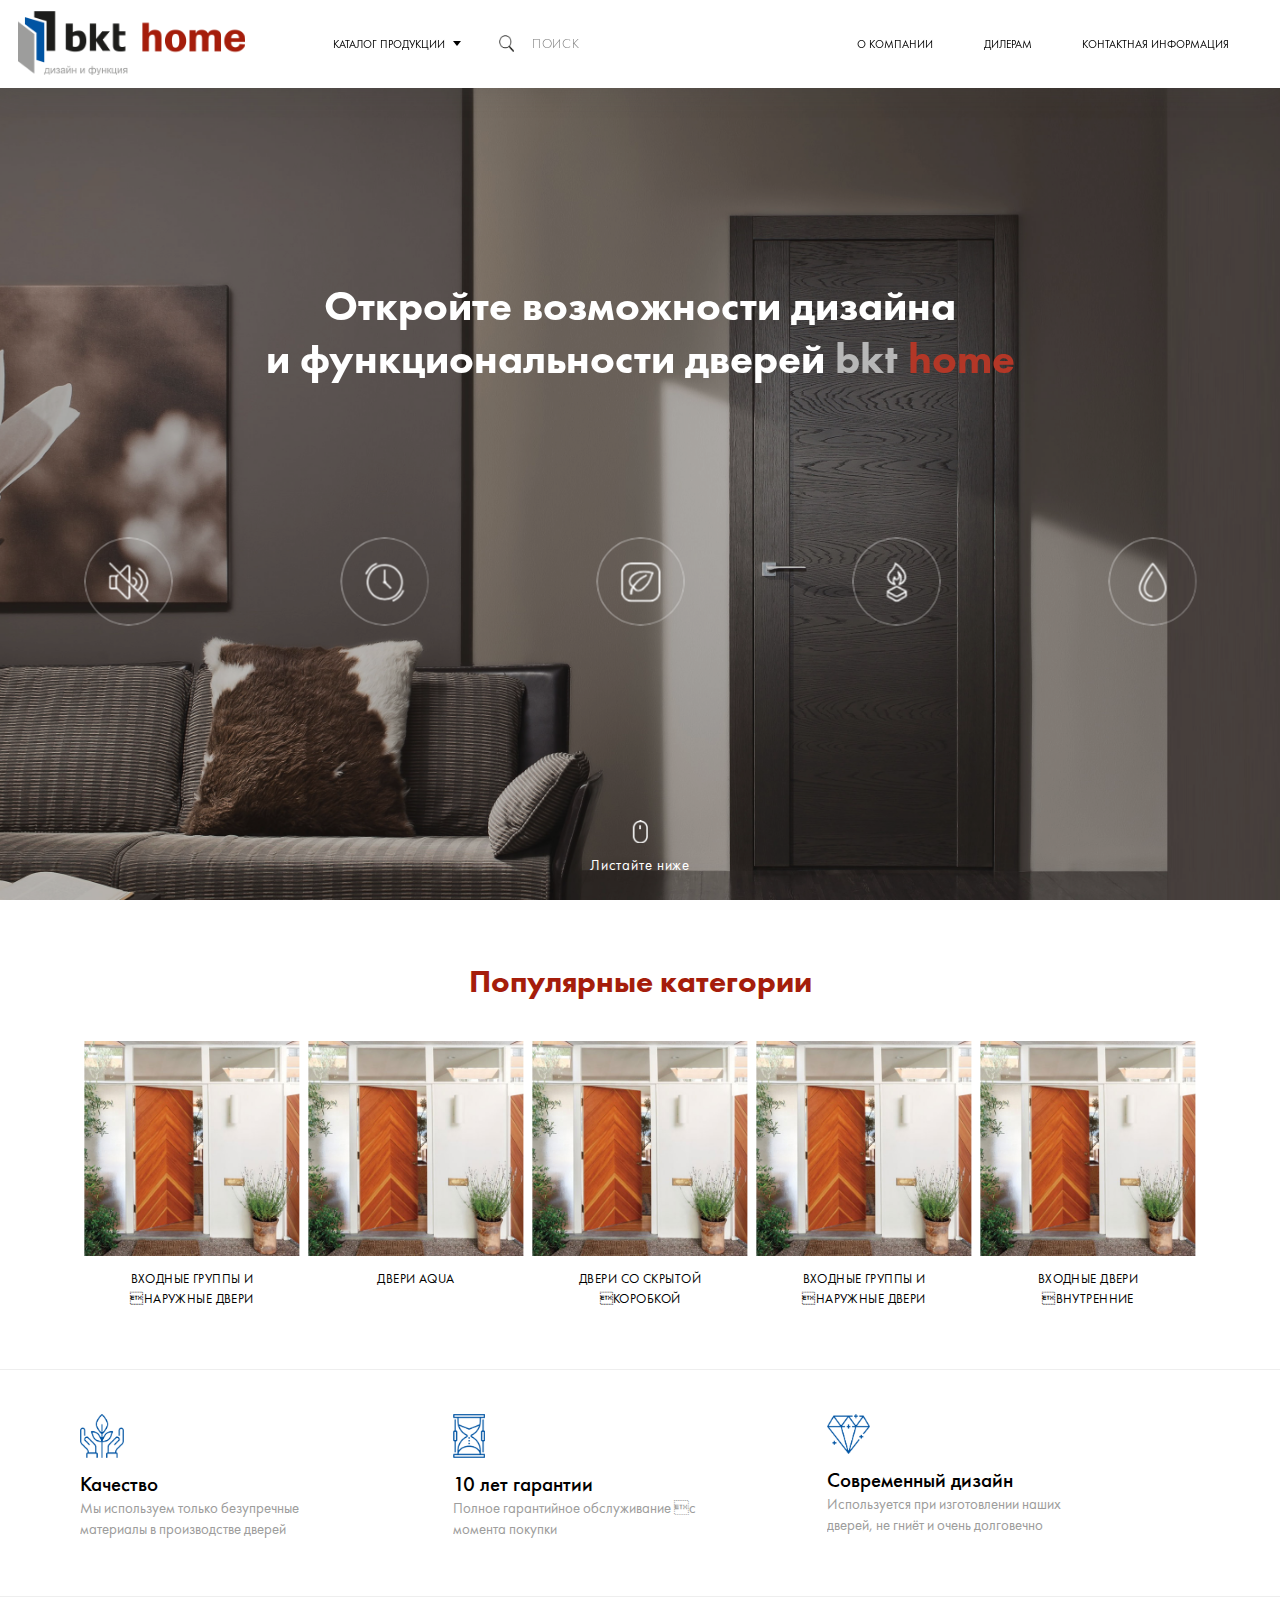
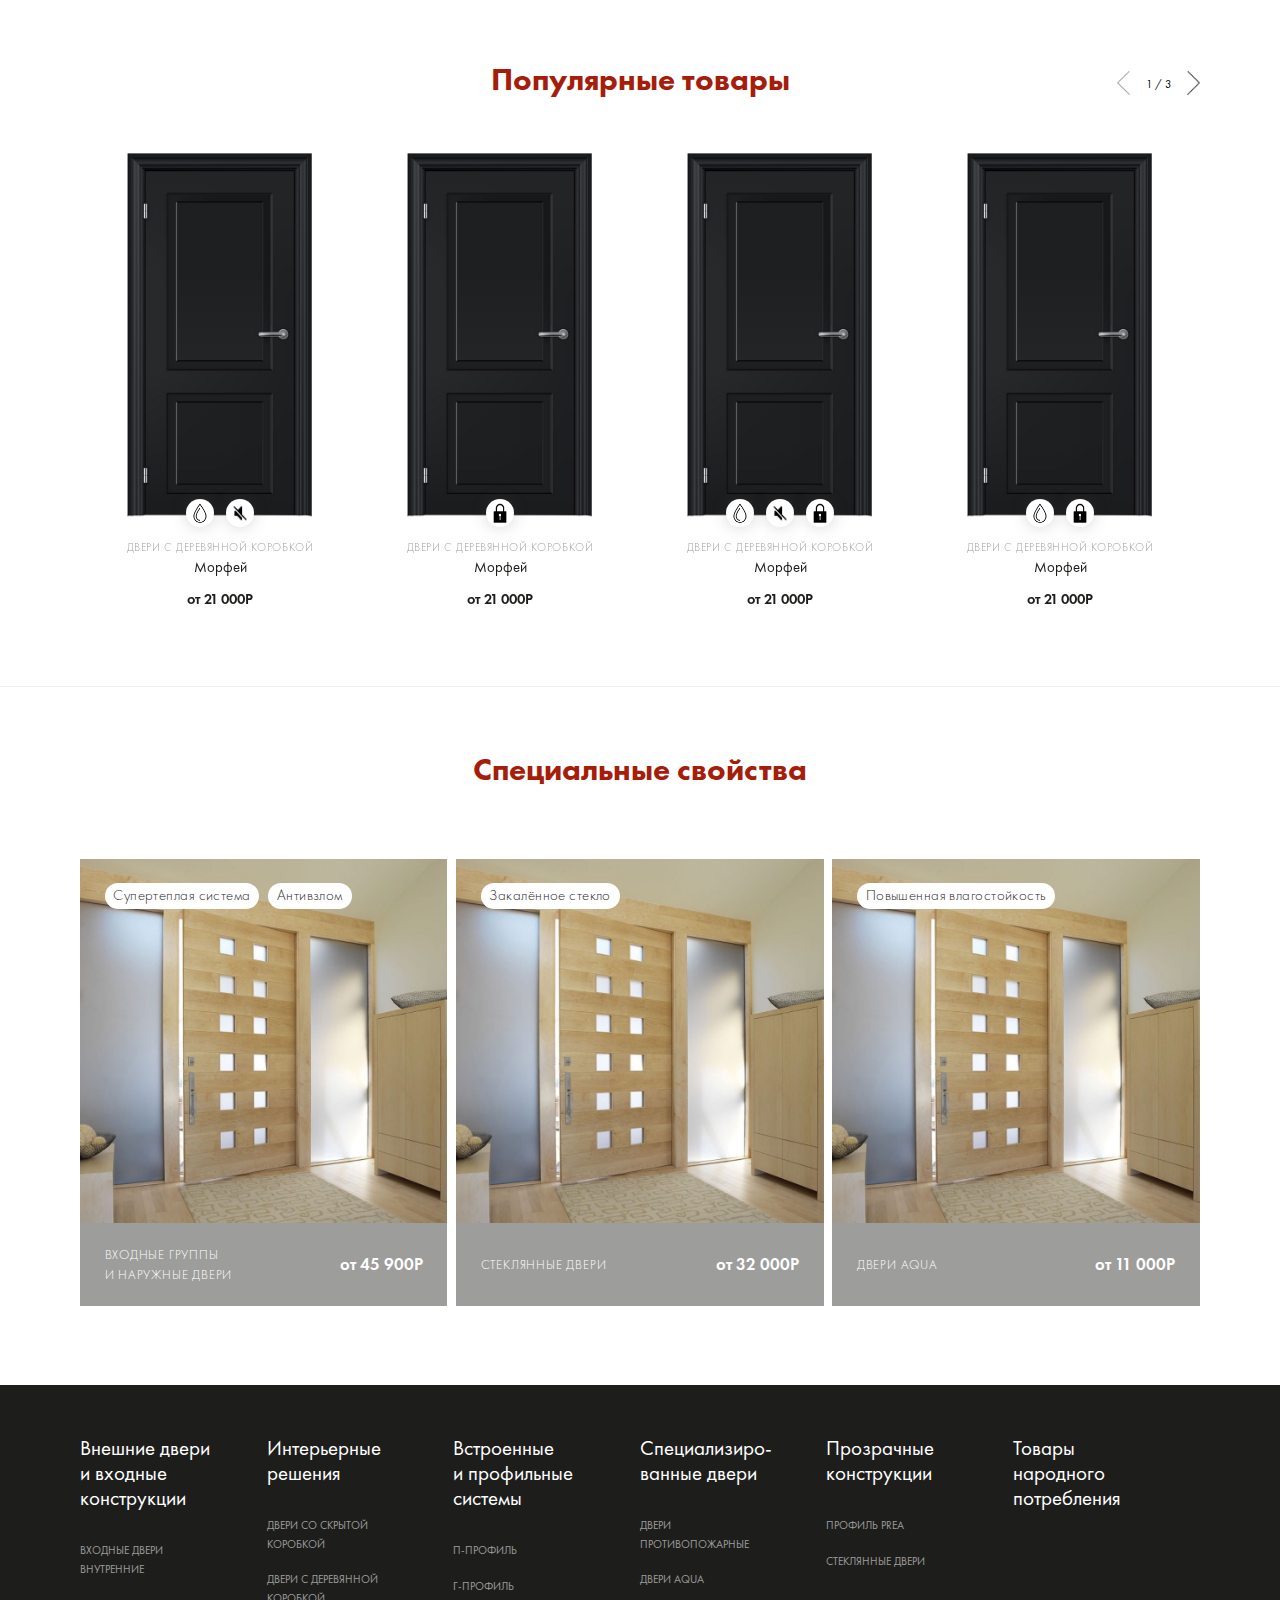
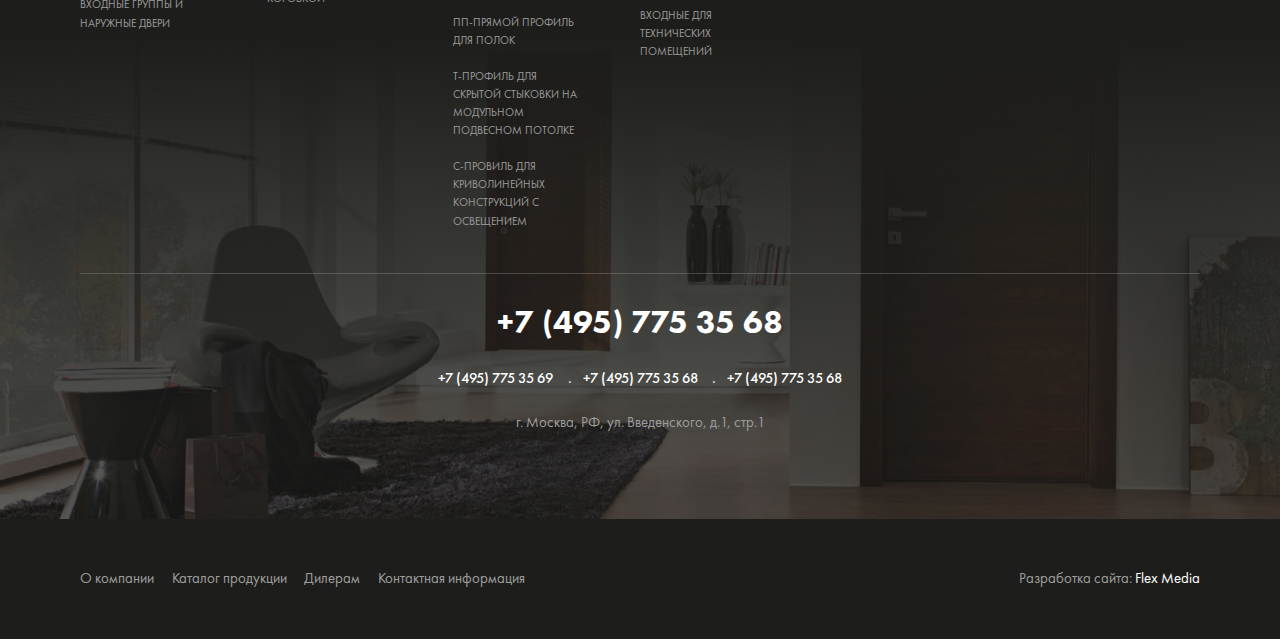
==== commit a15b49aa: "new calc value" ====
--- a/bitrix/templates/main/index.html
+++ b/bitrix/templates/main/index.html
@@ -87,58 +87,53 @@
             <div class="intro__overlay"></div>
             <div class="intro__hover">
               <div class="intro-hover-item" style="background-image: url(img/silence.jpg)">
-                <div class="intro-hover-item__cover"></div>
-                <div class="intro-hover-item__content">
+                <div class="intro-hover-item__cover"></div><a class="intro-hover-item__content" href="#">
                   <div class="text">
                     <div class="title"><span>Противопожарные</span></div>
-                    <div class="descr">По периметру полотна вклеивается терморасширяющаяся лента PROMASEL, вспенивающаяся при пожаре и блокирующаяся полотно в&nbsp;дверной коробке.</div><a class="btn" href="#"><span>В каталог</span></a>
-                  </div>
-                </div>
+                    <div class="descr">По периметру полотна вклеивается терморасширяющаяся лента PROMASEL, вспенивающаяся при пожаре и блокирующаяся полотно в&nbsp;дверной коробке.</div>
+                    <div class="btn"><span>В каталог</span></div>
+                  </div></a>
               </div>
               <div class="intro-hover-item" style="background-image: url(img/time.jpg)">
-                <div class="intro-hover-item__cover"></div>
-                <div class="intro-hover-item__content">
+                <div class="intro-hover-item__cover"></div><a class="intro-hover-item__content" href="#">
                   <div class="text">
                     <div class="title"><span>Противопожарные</span></div>
-                    <div class="descr">По периметру полотна вклеивается терморасширяющаяся лента PROMASEL, вспенивающаяся при пожаре и блокирующаяся полотно в&nbsp;дверной коробке.</div><a class="btn" href="#"><span>В каталог</span></a>
-                  </div>
-                </div>
+                    <div class="descr">По периметру полотна вклеивается терморасширяющаяся лента PROMASEL, вспенивающаяся при пожаре и блокирующаяся полотно в&nbsp;дверной коробке.</div>
+                    <div class="btn"><span>В каталог</span></div>
+                  </div></a>
               </div>
               <div class="intro-hover-item" style="background-image: url(img/nature.jpg)">
-                <div class="intro-hover-item__cover"></div>
-                <div class="intro-hover-item__content">
+                <div class="intro-hover-item__cover"></div><a class="intro-hover-item__content" href="#">
                   <div class="text">
                     <div class="title"><span>Противопожарные</span></div>
-                    <div class="descr">По периметру полотна вклеивается терморасширяющаяся лента PROMASEL, вспенивающаяся при пожаре и блокирующаяся полотно в&nbsp;дверной коробке.</div><a class="btn" href="#"><span>В каталог</span></a>
-                  </div>
-                </div>
+                    <div class="descr">По периметру полотна вклеивается терморасширяющаяся лента PROMASEL, вспенивающаяся при пожаре и блокирующаяся полотно в&nbsp;дверной коробке.</div>
+                    <div class="btn"><span>В каталог</span></div>
+                  </div></a>
               </div>
               <div class="intro-hover-item" style="background-image: url(img/fire.jpg)">
-                <div class="intro-hover-item__cover"></div>
-                <div class="intro-hover-item__content">
+                <div class="intro-hover-item__cover"></div><a class="intro-hover-item__content" href="#">
                   <div class="text">
                     <div class="title"><span>Противопожарные</span></div>
-                    <div class="descr">По периметру полотна вклеивается терморасширяющаяся лента PROMASEL, вспенивающаяся при пожаре и блокирующаяся полотно в&nbsp;дверной коробке.</div><a class="btn" href="#"><span>В каталог</span></a>
-                  </div>
-                </div>
+                    <div class="descr">По периметру полотна вклеивается терморасширяющаяся лента PROMASEL, вспенивающаяся при пожаре и блокирующаяся полотно в&nbsp;дверной коробке.</div>
+                    <div class="btn"><span>В каталог</span></div>
+                  </div></a>
               </div>
               <div class="intro-hover-item" style="background-image: url(img/water.jpg)">
-                <div class="intro-hover-item__cover"></div>
-                <div class="intro-hover-item__content">
+                <div class="intro-hover-item__cover"></div><a class="intro-hover-item__content" href="#">
                   <div class="text">
                     <div class="title"><span>Противопожарные</span></div>
-                    <div class="descr">По периметру полотна вклеивается терморасширяющаяся лента PROMASEL, вспенивающаяся при пожаре и блокирующаяся полотно в&nbsp;дверной коробке.</div><a class="btn" href="#"><span>В каталог</span></a>
-                  </div>
-                </div>
+                    <div class="descr">По периметру полотна вклеивается терморасширяющаяся лента PROMASEL, вспенивающаяся при пожаре и блокирующаяся полотно в&nbsp;дверной коробке.</div>
+                    <div class="btn"><span>В каталог</span></div>
+                  </div></a>
               </div>
             </div>
             <div class="intro__content-grid">
               <div class="intro__content-grid-action">
-                <div class="intro__content-grid-item" data-color="#1bcabc"><span class="soundless in" style="background-image: url(../img/icons/soundless.png)"></span><span class="soundless out" style="background-image: url(../img/icons/water.png)"></span></div>
-                <div class="intro__content-grid-item" data-color="#821bca"><span class="time in" style="background-image: url(../img/icons/time.png)"></span><span class="time out" style="background-image: url(../img/icons/soundless.png)"></span></div>
-                <div class="intro__content-grid-item" data-color="#34ca1b"><span class="eco in" style="background-image: url(../img/icons/eco.png)"></span><span class="eco out" style="background-image: url(../img/icons/time.png)"></span></div>
-                <div class="intro__content-grid-item" data-color="#4f0b00"><span class="fire in" style="background-image: url(../img/icons/fire.png)"></span><span class="fire out" style="background-image: url(../img/icons/eco.png)"></span></div>
-                <div class="intro__content-grid-item" data-color="#0060ff"><span class="water in" style="background-image: url(../img/icons/water.png)"></span><span class="water out" style="background-image: url(../img/icons/fire.png)"></span></div>
+                <div class="intro__content-grid-item" data-color="#1bcabc"><a class="intro__content-link" href="#"><span class="soundless in" style="background-image: url(img/icons/soundless.png)"></span><span class="soundless out" style="background-image: url(img/icons/water.png)"></span></a></div>
+                <div class="intro__content-grid-item" data-color="#821bca"><a class="intro__content-link" href="#"><span class="time in" style="background-image: url(img/icons/time.png)"></span><span class="time out" style="background-image: url(img/icons/soundless.png)"></span></a></div>
+                <div class="intro__content-grid-item" data-color="#34ca1b"><a class="intro__content-link" href="#"><span class="eco in" style="background-image: url(img/icons/eco.png)"></span><span class="eco out" style="background-image: url(img/icons/time.png)"></span></a></div>
+                <div class="intro__content-grid-item" data-color="#4f0b00"><a class="intro__content-link" href="#"><span class="fire in" style="background-image: url(img/icons/fire.png)"></span><span class="fire out" style="background-image: url(img/icons/eco.png)"></span></a></div>
+                <div class="intro__content-grid-item" data-color="#0060ff"><a class="intro__content-link" href="#"><span class="water in" style="background-image: url(img/icons/water.png)"></span><span class="water out" style="background-image: url(img/icons/fire.png)"></span></a></div>
               </div>
             </div>
           </div>
@@ -1266,7 +1261,7 @@
                   <div class="tab-cont" data-tab-cont="tab0">
                     <div class="furn-rotator furn-popup">
                                             <div class="furn-rotator__item">
-                                              <input id="id-1" type="radio" name="furniture" value="Бренд: Кале, Серия: 1013JU">
+                                              <input id="id-1" type="radio" name="furniture" data-value="Бренд: Кале, Серия: 1013JU" value="Бренд: Кале, Серия: 1013JU" data-category="Главный замок">
                                               <label for="id-1">
                                                 <div class="rotator__item-inner">
                                                   <div class="image__cover"><img src="img/furniture-slide.jpg"></div>
@@ -1278,7 +1273,7 @@
                                               </label>
                                             </div>
                                             <div class="furn-rotator__item">
-                                              <input id="id-2" type="radio" name="furniture" value="Бренд: Zaha Hadid, Серия: 12Kid">
+                                              <input id="id-2" type="radio" name="furniture" data-value="Бренд: Zaha Hadid, Серия: 12Kid" value="Бренд: Zaha Hadid, Серия: 12Kid" data-category="Главный замок">
                                               <label for="id-2">
                                                 <div class="rotator__item-inner">
                                                   <div class="image__cover"><img src="img/furniture-slide.jpg"></div>
@@ -1290,7 +1285,7 @@
                                               </label>
                                             </div>
                                             <div class="furn-rotator__item">
-                                              <input id="id-3" type="radio" name="furniture" value="Бренд: Gerda, Серия: 138990">
+                                              <input id="id-3" type="radio" name="furniture" data-value="Бренд: Gerda, Серия: 138990" value="Бренд: Gerda, Серия: 138990" data-category="Главный замок">
                                               <label for="id-3">
                                                 <div class="rotator__item-inner">
                                                   <div class="image__cover"><img src="img/furniture-slide.jpg"></div>
@@ -1302,7 +1297,7 @@
                                               </label>
                                             </div>
                                             <div class="furn-rotator__item">
-                                              <input id="id-4" type="radio" name="furniture" value="Бренд: Gerda, Серия: 138990">
+                                              <input id="id-4" type="radio" name="furniture" data-value="Бренд: Gerda, Серия: 138990" value="Бренд: Gerda, Серия: 138990" data-category="Главный замок">
                                               <label for="id-4">
                                                 <div class="rotator__item-inner">
                                                   <div class="image__cover"><img src="img/furniture-slide.jpg"></div>
@@ -1327,7 +1322,7 @@
                   <div class="tab-cont" data-tab-cont="tab1">
                     <div class="furn-rotator furn-popup">
                                             <div class="furn-rotator__item">
-                                              <input id="id-5" type="radio" name="furniture" value="Бренд: Кале, Серия: 1013JU">
+                                              <input id="id-5" type="radio" name="furniture1" data-value="Бренд: Кале, Серия: 1013JU" value="Бренд: Кале, Серия: 1013JU" data-category="Дверной замок">
                                               <label for="id-5">
                                                 <div class="rotator__item-inner">
                                                   <div class="image__cover"><img src="img/furniture-slide.jpg"></div>
@@ -1339,7 +1334,7 @@
                                               </label>
                                             </div>
                                             <div class="furn-rotator__item">
-                                              <input id="id-6" type="radio" name="furniture" value="Бренд: Zaha Hadid, Серия: 12Kid">
+                                              <input id="id-6" type="radio" name="furniture1" data-value="Бренд: Zaha Hadid, Серия: 12Kid" value="Бренд: Zaha Hadid, Серия: 12Kid" data-category="Дверной замок">
                                               <label for="id-6">
                                                 <div class="rotator__item-inner">
                                                   <div class="image__cover"><img src="img/furniture-slide.jpg"></div>
@@ -1351,7 +1346,7 @@
                                               </label>
                                             </div>
                                             <div class="furn-rotator__item">
-                                              <input id="id-7" type="radio" name="furniture" value="Бренд: Gerda, Серия: 138990">
+                                              <input id="id-7" type="radio" name="furniture1" data-value="Бренд: Gerda, Серия: 138990" value="Бренд: Gerda, Серия: 138990" data-category="Дверной замок">
                                               <label for="id-7">
                                                 <div class="rotator__item-inner">
                                                   <div class="image__cover"><img src="img/furniture-slide.jpg"></div>
@@ -1376,7 +1371,7 @@
                   <div class="tab-cont" data-tab-cont="tab2">
                     <div class="furn-rotator furn-popup">
                                             <div class="furn-rotator__item">
-                                              <input id="id-8" type="radio" name="furniture" value="Бренд: Кале, Серия: 1013JU">
+                                              <input id="id-8" type="radio" name="furniture2" data-value="Бренд: Кале, Серия: 1013JU" value="Бренд: Кале, Серия: 1013JU" data-category="Нижний замок">
                                               <label for="id-8">
                                                 <div class="rotator__item-inner">
                                                   <div class="image__cover"><img src="img/furniture-slide.jpg"></div>
@@ -1388,7 +1383,7 @@
                                               </label>
                                             </div>
                                             <div class="furn-rotator__item">
-                                              <input id="id-9" type="radio" name="furniture" value="Бренд: Zaha Hadid, Серия: 12Kid">
+                                              <input id="id-9" type="radio" name="furniture2" data-value="Бренд: Zaha Hadid, Серия: 12Kid" value="Бренд: Zaha Hadid, Серия: 12Kid" data-category="Нижний замок">
                                               <label for="id-9">
                                                 <div class="rotator__item-inner">
                                                   <div class="image__cover"><img src="img/furniture-slide.jpg"></div>
@@ -1400,7 +1395,7 @@
                                               </label>
                                             </div>
                                             <div class="furn-rotator__item">
-                                              <input id="id-10" type="radio" name="furniture" value="Бренд: Gerda, Серия: 138990">
+                                              <input id="id-10" type="radio" name="furniture2" data-value="Бренд: Gerda, Серия: 138990" value="Бренд: Gerda, Серия: 138990" data-category="Нижний замок">
                                               <label for="id-10">
                                                 <div class="rotator__item-inner">
                                                   <div class="image__cover"><img src="img/furniture-slide.jpg"></div>
@@ -1412,7 +1407,7 @@
                                               </label>
                                             </div>
                                             <div class="furn-rotator__item">
-                                              <input id="id-11" type="radio" name="furniture" value="Бренд: Кале, Серия: 1013JU">
+                                              <input id="id-11" type="radio" name="furniture2" data-value="Бренд: Кале, Серия: 1013JU" value="Бренд: Кале, Серия: 1013JU" data-category="Нижний замок">
                                               <label for="id-11">
                                                 <div class="rotator__item-inner">
                                                   <div class="image__cover"><img src="img/furniture-slide.jpg"></div>
@@ -1424,7 +1419,7 @@
                                               </label>
                                             </div>
                                             <div class="furn-rotator__item">
-                                              <input id="id-12" type="radio" name="furniture" value="Бренд: Zaha Hadid, Серия: 12Kid">
+                                              <input id="id-12" type="radio" name="furniture2" data-value="Бренд: Zaha Hadid, Серия: 12Kid" value="Бренд: Zaha Hadid, Серия: 12Kid" data-category="Нижний замок">
                                               <label for="id-12">
                                                 <div class="rotator__item-inner">
                                                   <div class="image__cover"><img src="img/furniture-slide.jpg"></div>
@@ -1436,7 +1431,7 @@
                                               </label>
                                             </div>
                                             <div class="furn-rotator__item">
-                                              <input id="id-13" type="radio" name="furniture" value="Бренд: Gerda, Серия: 138990">
+                                              <input id="id-13" type="radio" name="furniture2" data-value="Бренд: Gerda, Серия: 138990" value="Бренд: Gerda, Серия: 138990" data-category="Нижний замок">
                                               <label for="id-13">
                                                 <div class="rotator__item-inner">
                                                   <div class="image__cover"><img src="img/furniture-slide.jpg"></div>
@@ -1461,7 +1456,7 @@
                   <div class="tab-cont" data-tab-cont="tab3">
                     <div class="furn-rotator furn-popup">
                                             <div class="furn-rotator__item">
-                                              <input id="id-14" type="radio" name="furniture" value="Бренд: Кале, Серия: 1013JU">
+                                              <input id="id-14" type="radio" name="furniture3" data-value="Бренд: Кале, Серия: 1013JU" value="Бренд: Кале, Серия: 1013JU" data-category="Ручка">
                                               <label for="id-14">
                                                 <div class="rotator__item-inner">
                                                   <div class="image__cover"><img src="img/furniture-slide.jpg"></div>
@@ -1473,7 +1468,7 @@
                                               </label>
                                             </div>
                                             <div class="furn-rotator__item">
-                                              <input id="id-15" type="radio" name="furniture" value="Бренд: Zaha Hadid, Серия: 12Kid">
+                                              <input id="id-15" type="radio" name="furniture3" data-value="Бренд: Zaha Hadid, Серия: 12Kid" value="Бренд: Zaha Hadid, Серия: 12Kid" data-category="Ручка">
                                               <label for="id-15">
                                                 <div class="rotator__item-inner">
                                                   <div class="image__cover"><img src="img/furniture-slide.jpg"></div>
--- a/bitrix/templates/main/css/screen.css
+++ b/bitrix/templates/main/css/screen.css
@@ -1,3 +1,3 @@
 @charset "UTF-8";a,abbr,acronym,address,applet,article,aside,audio,b,big,blockquote,body,canvas,caption,center,cite,code,dd,del,details,dfn,div,dl,dt,em,embed,fieldset,figcaption,figure,footer,form,h1,h2,h3,h4,h5,h6,header,hgroup,html,i,iframe,img,ins,kbd,label,legend,li,mark,menu,nav,object,ol,output,p,pre,q,ruby,s,samp,section,small,span,strike,strong,sub,summary,sup,table,tbody,td,tfoot,th,thead,time,tr,tt,u,ul,var,video{margin:0;padding:0;border:0;vertical-align:baseline}body,html{height:100%}a img,fieldset,img{border:none}input[type=email],input[type=tel],input[type=text],textarea{-webkit-appearance:none}textarea{overflow:auto}button,input{margin:0;padding:0;border:0}button,input[type=submit]{cursor:pointer}a,a:focus,button,div,h1,h2,h3,h4,h5,h6,input,select,span,textarea{outline:none}ol,ul{list-style-type:none}table{border-spacing:0;border-collapse:collapse;width:100%}html{-webkit-box-sizing:border-box;box-sizing:border-box}*,:after,:before{-webkit-box-sizing:inherit;box-sizing:inherit}a{text-decoration:none;color:#000;outline:none}@font-face{font-family:Book;src:url(../fonts/FuturaNewBook.eot);src:url(../fonts/FuturaNewBook.eot?#iefix) format("embedded-opentype"),url(../fonts/FuturaNewBook.woff) format("woff"),url(../fonts/FuturaNewBook.ttf) format("truetype");font-weight:400;font-style:normal}@font-face{font-family:Medium;src:url(../fonts/FuturaNewMedium.eot);src:url(../fonts/FuturaNewMedium.eot?#iefix) format("embedded-opentype"),url(../fonts/FuturaNewMedium.woff) format("woff"),url(../fonts/FuturaNewMedium.ttf) format("truetype");font-weight:400;font-style:normal}@font-face{font-family:Demi;src:url(../fonts/FuturaNewDemi.eot);src:url(../fonts/FuturaNewDemi.eot?#iefix) format("embedded-opentype"),url(../fonts/FuturaNewDemi.woff) format("woff"),url(../fonts/FuturaNewDemi.ttf) format("truetype");font-weight:400;font-style:normal}@font-face{font-family:Heavy;src:url(../fonts/FuturaNewHeavy.eot);src:url(../fonts/FuturaNewHeavy.eot?#iefix) format("embedded-opentype"),url(../fonts/FuturaNewHeavy.woff) format("woff"),url(../fonts/FuturaNewHeavy.ttf) format("truetype");font-weight:400;font-style:normal}@font-face{font-family:Light;src:url(../fonts/FuturaNewLight.eot);src:url(../fonts/FuturaNewLight.eot?#iefix) format("embedded-opentype"),url(../fonts/FuturaNewLight.woff) format("woff"),url(../fonts/FuturaNewLight.ttf) format("truetype");font-weight:400;font-style:normal}@font-face{font-family:Helvetica;src:url(../fonts/helveticaneuecyr-roman-webfont.eot);src:url(../fonts/helveticaneuecyr-roman-webfont.eot?#iefix) format("embedded-opentype"),url(../fonts/helveticaneuecyr-roman-webfont.woff) format("woff"),url(../fonts/helveticaneuecyr-roman-webfont.ttf) format("truetype");font-weight:400;font-style:normal}.slick-slider{-webkit-box-sizing:border-box;box-sizing:border-box;-moz-box-sizing:border-box;-webkit-touch-callout:none;-webkit-user-select:none;-moz-user-select:none;-ms-user-select:none;user-select:none;-ms-touch-action:pan-y;touch-action:pan-y;-webkit-tap-highlight-color:transparent}.slick-list,.slick-slider{position:relative;display:block}.slick-list{overflow:hidden;margin:0;padding:0}.slick-list:focus{outline:none}.slick-loading .slick-list{background:#fff}.slick-list.dragging{cursor:pointer;cursor:hand}.slick-slide,.slick-slide img,.slick-slider .slick-list,.slick-track{-webkit-transform:translateZ(0);transform:translateZ(0)}.slick-track{position:relative;left:0;top:0;display:block;zoom:1}.slick-track:after,.slick-track:before{content:"";display:table}.slick-track:after{clear:both}.slick-loading .slick-track{visibility:hidden}.slick-slide{float:left;height:100%;min-height:1px}.slick-slide img{display:block;max-width:100%}.slick-slide.slick-loading img{display:none}.slick-slide.dragging img{pointer-events:none}.slick-initialized .slick-slide{display:block}.slick-loading .slick-slide{visibility:hidden}.slick-vertical .slick-slide{display:block;height:auto;border:1px solid transparent}.slick-next,.slick-prev{position:absolute;top:50%;margin-top:-10px;font:0/0 a;text-shadow:none;color:transparent;height:20px;background:none;left:0;z-index:1}.slick-next:focus,.slick-prev:focus{outline:none}.slick-next.slick-disabled,.slick-prev.slick-disabled{opacity:.2}.slick-next:before,.slick-prev:before{height:30px;line-height:30px;content:"prev";display:inline-block;vertical-align:middle;font-size:15px;color:#fff;background:#000}.slick-next{right:0;left:auto}.slick-next:before{content:"next";display:inline-block}.slick-dots{text-align:center;position:absolute;margin:0;bottom:0;left:0;right:0}.slick-dots li{position:relative;display:inline-block;padding:0 3px}.slick-dots li.slick-active button{background:#000}.slick-dots button{display:block;width:10px;height:10px;background:#fff;-webkit-box-shadow:0 1px 5px rgba(0,0,0,.25);box-shadow:0 1px 5px rgba(0,0,0,.25);cursor:pointer;font:0/0 a;text-shadow:none;color:transparent;-webkit-border-radius:50%;border-radius:50%}.tooltipster-default{-webkit-border-radius:5px;border-radius:5px;border:2px solid #000;background:#4c4c4c;color:#fff}.tooltipster-default .tooltipster-content{font-family:Arial,sans-serif;font-size:14px;line-height:16px;padding:8px 10px;overflow:hidden}.tooltipster-icon{cursor:help;margin-left:4px}.tooltipster-base{padding:0;font-size:0;line-height:0;position:absolute;left:0;top:0;z-index:9999999;pointer-events:none;width:auto;overflow:visible}.tooltipster-base .tooltipster-content{overflow:hidden}.tooltipster-arrow{display:block;text-align:center;width:100%;height:100%;position:absolute;top:0;left:0;z-index:-1}.tooltipster-arrow-border,.tooltipster-arrow span{display:block;width:0;height:0;position:absolute}.tooltipster-arrow-top-left span,.tooltipster-arrow-top-right span,.tooltipster-arrow-top span{border-left:8px solid transparent!important;border-right:8px solid transparent!important;border-top:8px solid;bottom:-7px}.tooltipster-arrow-top-left .tooltipster-arrow-border,.tooltipster-arrow-top-right .tooltipster-arrow-border,.tooltipster-arrow-top .tooltipster-arrow-border{border-left:9px solid transparent!important;border-right:9px solid transparent!important;border-top:9px solid;bottom:-7px}.tooltipster-arrow-bottom-left span,.tooltipster-arrow-bottom-right span,.tooltipster-arrow-bottom span{border-left:8px solid transparent!important;border-right:8px solid transparent!important;border-bottom:8px solid;top:-7px}.tooltipster-arrow-bottom-left .tooltipster-arrow-border,.tooltipster-arrow-bottom-right .tooltipster-arrow-border,.tooltipster-arrow-bottom .tooltipster-arrow-border{border-left:9px solid transparent!important;border-right:9px solid transparent!important;border-bottom:9px solid;top:-7px}.tooltipster-arrow-bottom .tooltipster-arrow-border,.tooltipster-arrow-bottom span,.tooltipster-arrow-top .tooltipster-arrow-border,.tooltipster-arrow-top span{left:0;right:0;margin:0 auto}.tooltipster-arrow-bottom-left span,.tooltipster-arrow-top-left span{left:6px}.tooltipster-arrow-bottom-left .tooltipster-arrow-border,.tooltipster-arrow-top-left .tooltipster-arrow-border{left:5px}.tooltipster-arrow-bottom-right span,.tooltipster-arrow-top-right span{right:6px}.tooltipster-arrow-bottom-right .tooltipster-arrow-border,.tooltipster-arrow-top-right .tooltipster-arrow-border{right:5px}.tooltipster-arrow-left .tooltipster-arrow-border,.tooltipster-arrow-left span{border-top:8px solid transparent!important;border-bottom:8px solid transparent!important;border-left:8px solid;top:50%;margin-top:-7px;right:-7px}.tooltipster-arrow-left .tooltipster-arrow-border{border-top:9px solid transparent!important;border-bottom:9px solid transparent!important;border-left:9px solid;margin-top:-8px}.tooltipster-arrow-right .tooltipster-arrow-border,.tooltipster-arrow-right span{border-top:8px solid transparent!important;border-bottom:8px solid transparent!important;border-right:8px solid;top:50%;margin-top:-7px;left:-7px}.tooltipster-arrow-right .tooltipster-arrow-border{border-top:9px solid transparent!important;border-bottom:9px solid transparent!important;border-right:9px solid;margin-top:-8px}.tooltipster-fade{opacity:0;-webkit-transition-property:opacity;transition-property:opacity}.tooltipster-fade-show{opacity:1}.tooltipster-grow{-webkit-transform:scale(0);-ms-transform:scale(0);transform:scale(0);-webkit-transition-property:-webkit-transform;transition-property:-webkit-transform;transition-property:transform;transition-property:transform,-webkit-transform;-webkit-backface-visibility:hidden}.tooltipster-grow-show{-webkit-transform:scale(1);-ms-transform:scale(1);transform:scale(1);-webkit-transition-timing-function:cubic-bezier(.175,.885,.32,1);-webkit-transition-timing-function:cubic-bezier(.175,.885,.32,1.15);transition-timing-function:cubic-bezier(.175,.885,.32,1.15)}.tooltipster-swing{opacity:0;-webkit-transform:rotate(4deg);-ms-transform:rotate(4deg);transform:rotate(4deg);-webkit-transition-property:-webkit-transform,opacity;-webkit-transition-property:-webkit-transform;transition-property:-webkit-transform;transition-property:transform;transition-property:transform,-webkit-transform}.tooltipster-swing-show{opacity:1;-webkit-transform:rotate(0deg);-ms-transform:rotate(0deg);transform:rotate(0deg);-webkit-transition-timing-function:cubic-bezier(.23,.635,.495,1);-webkit-transition-timing-function:cubic-bezier(.23,.635,.495,2.4);transition-timing-function:cubic-bezier(.23,.635,.495,2.4)}.tooltipster-fall{top:0;-webkit-transition-property:top;transition-property:top;-webkit-transition-timing-function:cubic-bezier(.175,.885,.32,1);-webkit-transition-timing-function:cubic-bezier(.175,.885,.32,1.15);transition-timing-function:cubic-bezier(.175,.885,.32,1.15)}.tooltipster-fall.tooltipster-dying{-webkit-transition-property:all;transition-property:all;top:0!important;opacity:0}.tooltipster-slide{left:-40px;-webkit-transition-property:left;transition-property:left;-webkit-transition-timing-function:cubic-bezier(.175,.885,.32,1);-webkit-transition-timing-function:cubic-bezier(.175,.885,.32,1.15);transition-timing-function:cubic-bezier(.175,.885,.32,1.15)}.tooltipster-slide.tooltipster-dying{-webkit-transition-property:all;transition-property:all;left:0!important;opacity:0}.tooltipster-content-changing{opacity:.5;-webkit-transform:scale(1.1);-ms-transform:scale(1.1);transform:scale(1.1)}
 
-/*! fancyBox v2.1.5 fancyapps.com | fancyapps.com/fancybox/#license */.fancybox-image,.fancybox-inner,.fancybox-nav,.fancybox-nav span,.fancybox-outer,.fancybox-skin,.fancybox-tmp,.fancybox-wrap,.fancybox-wrap iframe,.fancybox-wrap object{padding:0;margin:0;border:0;outline:none;vertical-align:top}.fancybox-wrap{position:absolute;top:0;left:0;z-index:8020}.fancybox-skin{position:relative;background:#f9f9f9;color:#444;text-shadow:none;-webkit-border-radius:4px;border-radius:4px}.fancybox-opened{z-index:8030}.fancybox-opened .fancybox-skin{-webkit-box-shadow:0 10px 25px rgba(0,0,0,.5);box-shadow:0 10px 25px rgba(0,0,0,.5)}.fancybox-inner,.fancybox-outer{position:relative}.fancybox-inner{overflow:hidden}.fancybox-type-iframe .fancybox-inner{-webkit-overflow-scrolling:touch}.fancybox-error{color:#444;font:14px/20px Helvetica Neue,Helvetica,Arial,sans-serif;margin:0;padding:15px;white-space:nowrap}.fancybox-iframe,.fancybox-image{display:block;width:100%;height:100%}.fancybox-image{max-width:100%;max-height:100%}#fancybox-loading{position:fixed;top:50%;left:50%;margin-top:-22px;margin-left:-22px;background-position:0 -108px;opacity:.8;cursor:pointer;z-index:8060}#fancybox-loading div{width:44px;height:44px}.fancybox-close{top:-18px;right:-18px;width:36px;height:36px}.fancybox-close,.fancybox-nav{position:absolute;cursor:pointer;z-index:8040}.fancybox-nav{top:0;width:40%;height:100%;text-decoration:none;-webkit-tap-highlight-color:transparent}.fancybox-prev{left:0}.fancybox-next{right:0}.fancybox-nav span{position:absolute;top:50%;width:36px;height:34px;margin-top:-18px;cursor:pointer;z-index:8040;visibility:hidden}.fancybox-prev span{left:10px;background-position:0 -36px}.fancybox-next span{right:10px;background-position:0 -72px}.fancybox-nav:hover span{visibility:visible}.fancybox-tmp{position:absolute;top:-99999px;left:-99999px;visibility:hidden;max-width:99999px;max-height:99999px;overflow:visible!important}.fancybox-lock{width:auto}.fancybox-lock,.fancybox-lock body{overflow:hidden!important}.fancybox-lock-test{overflow-y:hidden!important}.fancybox-overlay{position:absolute;top:0;left:0;overflow:hidden;display:none;z-index:8010;background:rgba(29,29,27,.4)}.fancybox-overlay-fixed{position:fixed;bottom:0;right:0}.fancybox-lock .fancybox-overlay{overflow:auto;overflow-y:scroll}.fancybox-title{visibility:hidden;font:normal 13px/20px Helvetica Neue,Helvetica,Arial,sans-serif;position:relative;text-shadow:none;z-index:8050}.fancybox-opened .fancybox-title{visibility:visible}.fancybox-title-float-wrap{position:absolute;bottom:0;right:50%;margin-bottom:-35px;z-index:8050;text-align:center}.fancybox-title-float-wrap .child{display:inline-block;margin-right:-100%;padding:2px 20px;background:transparent;background:rgba(0,0,0,.8);-webkit-border-radius:15px;border-radius:15px;text-shadow:0 1px 2px #222;color:#fff;font-weight:700;line-height:24px;white-space:nowrap}.fancybox-title-outside-wrap{position:relative;margin-top:10px;color:#fff}.fancybox-title-inside-wrap{padding-top:10px}.fancybox-title-over-wrap{position:absolute;bottom:0;left:0;color:#fff;padding:10px;background:#000;background:rgba(0,0,0,.8)}*,:after,:before{-webkit-box-sizing:border-box;box-sizing:border-box}:focus{outline:none}input::-ms-clear{display:none}html{height:100%;font-size:16px}html.modal-open{overflow:hidden}html.modal-open body{overflow:visible!important}body{font-family:Book;background-color:#fff}.out{overflow:hidden}.header{background-color:#fff;padding:13px 20px;padding:.8125rem 1.25rem;height:100px;height:6.25rem;position:fixed;-webkit-box-shadow:0 0 30px rgba(78,78,78,.23);box-shadow:0 0 30px rgba(78,78,78,.23);z-index:5;left:0;right:0;top:0;-webkit-transform:translateZ(0);transform:translateZ(0);will-change:transform;-webkit-transition:-webkit-transform .2s;transition:-webkit-transform .2s;transition:transform .2s;transition:transform .2s,-webkit-transform .2s}.header.is-hidden{-webkit-transform:translateY(-100%);-ms-transform:translateY(-100%);transform:translateY(-100%);-webkit-box-shadow:none;box-shadow:none}.header .logo{width:260px;width:16.25rem;height:73px;height:4.5625rem;background-image:url(../img/icons/logo.png);background-size:cover;display:block;float:left}.header .navigation{float:right}.header .navigation .navigation-item{font-family:Book;text-transform:uppercase;font-size:13px;font-size:.8125rem;color:#000;-webkit-transition:color .3s ease;transition:color .3s ease;display:inline-block;vertical-align:middle;padding:29px;padding:1.8125rem}.header .navigation .navigation-item:hover{color:#a51d0b}.header .overlay{text-align:center}.header .nav{display:inline-block;position:relative;vertical-align:middle}.header .nav .nav-trigger{display:block;padding:29px 0;padding:1.8125rem 0;font-size:0;cursor:pointer}.header .nav .nav-trigger span{font-family:Book;font-size:13px;font-size:.8125rem;color:#000;text-transform:uppercase;display:inline-block;vertical-align:middle;margin-right:8px}.header .nav .nav-trigger i{display:inline-block;vertical-align:middle;width:8px;height:5px;width:0;height:0;border-style:solid;border-width:5px 4px 0;border-color:#000 transparent transparent}.header .nav .nav-drop{position:absolute;width:296px;width:18.5rem;left:-46px;left:-2.875rem;top:100%;padding-top:14px;padding-top:.875rem;text-align:left;display:none}.header .nav .nav-drop .level{padding:15px 0;padding:.9375rem 0}.header .nav .nav-drop .level.level-1{border-top:2px solid #a51d0b;background-color:#fff}.header .nav .nav-drop .level.level-1,.header .nav .nav-drop .level.level-2{-webkit-box-shadow:0 32px 40px 0 rgba(0,0,0,.25);box-shadow:0 32px 40px 0 rgba(0,0,0,.25)}.header .nav .nav-drop .level.level-2{position:absolute;left:100%;top:15px;top:.9375rem;background-color:#a51d0b;width:296px;width:18.5rem;bottom:0;padding:25px 0;padding:1.5625rem 0;overflow:hidden;display:none}.header .nav .nav-drop .level.level-2:after{content:'';position:absolute;z-index:0;-webkit-box-shadow:inset 0 0 40px 0 rgba(0,0,0,.25);box-shadow:inset 0 0 40px 0 rgba(0,0,0,.25);top:-40px;top:-2.5rem;right:-40px;right:-2.5rem;bottom:-40px;bottom:-2.5rem;left:0}.header .nav .nav-drop .level.level-2 .level-item{position:relative;z-index:1}.header .nav .nav-drop .level.level-2 .level-item a{color:#f2b8b8;padding:9px 46px;padding:.5625rem 2.875rem}.header .nav .nav-drop .level.level-2 .level-item a:hover{background-color:transparent}.header .nav .nav-drop .level .level-item a{font-family:Book;font-size:17px;font-size:1.0625rem;color:#000;padding:15px 46px;padding:.9375rem 2.875rem;display:block;-webkit-transition:color .3s ease,background-color .3s ease;transition:color .3s ease,background-color .3s ease;position:relative}.header .nav .nav-drop .level .level-item a:hover{background-color:#a51d0b;color:#fff}.header .nav .nav-drop .level .level-item:hover>a{background-color:#a51d0b;z-index:5;color:#fff}.header .nav .nav-drop .level .level-item:hover [class*=level-]{display:block}.header .header-search{max-width:300px;max-width:18.75rem;width:100%;display:inline-block;vertical-align:middle;text-align:left;padding-left:40px;padding-left:2.5rem}.header .header-search .form .field{display:inline-block;vertical-align:middle;margin-bottom:0}.header .header-search .form .field:first-of-type{width:30px}.header .header-search .form .field:last-of-type{width:225px}.header .header-search .form .field input{max-width:260px;max-width:16.25rem;text-transform:uppercase;font-family:Light;font-size:13px;letter-spacing:.9px;border-bottom:1px solid transparent;width:30%;-webkit-transition:border-color .3s ease,width .3s ease;transition:border-color .3s ease,width .3s ease}.header .header-search .form .field input:focus{border-color:#a51d0b;width:100%}.header .header-search .form .field button{width:18px;width:1.125rem;height:19px;height:1.1875rem;background-image:url(../img/icons/icon-10.png);background-size:cover;background-color:transparent;background-repeat:no-repeat;margin-right:10px;margin-right:.625rem;position:relative;top:2px}.l-center{max-width:1310px;padding:0 15px;margin:0 auto;*zoom:1}.l-center:after{content:" ";display:table;clear:both}.footer.animating .footer-top .footer__scale div{-webkit-transform:scale(1.5);-ms-transform:scale(1.5);transform:scale(1.5);-webkit-transition:-webkit-transform 30s linear;transition:-webkit-transform 30s linear;transition:transform 30s linear;transition:transform 30s linear,-webkit-transform 30s linear}.footer .footer-top{padding:58px 0 20px;padding:3.625rem 0 1.25rem;position:relative}.footer .footer-top .footer__scale{position:absolute;top:0;bottom:0;right:0;left:0;overflow:hidden;z-index:-1}.footer .footer-top .footer__scale:after{content:"";position:absolute;top:0;left:0;right:0;bottom:0;background:-webkit-linear-gradient(top,#1d1d1b,#1d1d1b 34%,rgba(29,29,27,0));background:-webkit-gradient(linear,left top,left bottom,from(#1d1d1b),color-stop(34%,#1d1d1b),to(rgba(29,29,27,0)));background:linear-gradient(180deg,#1d1d1b 0,#1d1d1b 34%,rgba(29,29,27,0));filter:progid:DXImageTransform.Microsoft.gradient(startColorstr='#1d1d1b',endColorstr='#001d1d1b',GradientType=0)}.footer .footer-top .footer__scale div{position:absolute;width:100%;top:0;left:0;height:100%;-webkit-transform:scale(1);-ms-transform:scale(1);transform:scale(1);background-size:cover;background-position:50% 80%}.footer .contancts{width:100%;text-align:center;border-top:1px solid hsla(60,1%,61%,.35);padding:30px 0;padding:1.875rem 0}.footer .contancts .main__phone{margin-bottom:30px;margin-bottom:1.875rem}.footer .contancts .main__phone span{font-family:Heavy;font-size:38px;font-size:2.375rem;color:#fff}.footer .contancts .phone__list{margin-bottom:30px;margin-bottom:1.875rem}.footer .contancts .phone__list li{font-family:Medium;font-size:17px;font-size:1.0625rem;display:inline-block;color:#fff;position:relative}.footer .contancts .phone__list li:not(:last-of-type){margin-right:30px;margin-right:1.875rem}.footer .contancts .phone__list li:not(:last-of-type):after{content:'.';position:absolute;right:-21px;right:-1.3125rem;bottom:0}.footer .contancts .address{font-size:17px;font-size:1.0625rem;color:#9d9d9c}.footer .footer-bottom{*zoom:1;background-color:#1d1d1b;padding:58px 0 59px;padding:3.625rem 0 3.6875rem}.footer .footer-bottom:after{content:" ";display:table;clear:both}.footer__nav{float:left;font-size:0}.footer__nav .footer__nav-item{display:inline-block;vertical-align:top;color:#9d9d9c;-webkit-transition:color .3s ease;transition:color .3s ease;font-size:17px;font-size:1.0625rem}.footer__nav .footer__nav-item:not(:last-of-type){margin-right:20px;margin-right:1.25rem}.footer__nav .footer__nav-item:hover{color:#fff}.developers{float:right}.developers a{color:#9d9d9c;font-size:17px;font-size:1.0625rem}.developers a span{color:#fff;-webkit-transition:color .3s ease;transition:color .3s ease}.developers:hover span{color:#a51d0b}.map__catalog{font-size:0;margin-bottom:40px;margin-bottom:2.5rem}.map__catalog .map__catalog-item{display:inline-block;vertical-align:top;width:16.66%}.map__catalog .map__catalog-item>li{padding-right:15%}.map__catalog .map__catalog-item>li>a{font-size:24px;font-size:1.5rem;color:#fff;-webkit-transition:color .3s ease;transition:color .3s ease;margin-bottom:25px;margin-bottom:1.5625rem;display:inline-block}.map__catalog .map__catalog-item>li>a:hover{color:#a51d0b}.map__catalog .map__catalog-item ul>li{padding-right:20%}.map__catalog .map__catalog-item ul>li a{font-size:13px;font-size:.8125rem;color:#9d9d9c;-webkit-transition:color .3s ease;transition:color .3s ease;text-transform:uppercase;padding:10px 0;padding:.625rem 0;display:inline-block;line-height:1.6}.map__catalog .map__catalog-item ul>li a:hover{color:#a51d0b}.intro{position:relative;overflow:hidden}.intro .intro__cover{background-size:cover;background-repeat:no-repeat;background-position:50%}.intro .intro__cover,.intro .intro__cover:after{position:absolute;top:0;left:0;width:100%;height:100%}.intro .intro__cover:after{content:'';background-color:rgba(44,44,41,.3)}.intro .intro__wrap{*zoom:1;height:100%}.intro .intro__wrap:after{content:" ";display:table;clear:both}.intro .intro__wrap .intro__content{position:absolute;z-index:2;zoom:1;top:0;left:0;width:100%;height:100%;text-align:center}.intro .intro__wrap .intro__content .intro__content-wrap{position:absolute;top:30%;left:0;width:100%;-webkit-transform:translateY(-50%);-ms-transform:translateY(-50%);transform:translateY(-50%);-webkit-backface-visibility:hidden;backface-visibility:hidden}.intro .intro__wrap .intro__content .intro__content-wrap .intro__content-lead{max-width:1000px;display:inline-block}.intro .intro__wrap .intro__content .intro__content-wrap .intro__content-lead span{font-family:Heavy;font-size:48px;font-size:3rem;color:#fff}.intro .intro__wrap .intro__content .intro__content-wrap .intro__content-lead span .red{color:#b33727}.intro .intro__wrap .intro__content .intro__content-wrap .intro__content-lead span .grey{color:#b7b7b7}.intro .intro__wrap .intro__overlay{opacity:0;visibility:hidden;left:100%;height:100%;width:100%;top:0}.intro .intro__wrap .intro__overlay,.intro .intro__wrap .intro__overlay.visible{-webkit-transition:background-color .3s linear,opacity .3s linear,visibility .3s linear;transition:background-color .3s linear,opacity .3s linear,visibility .3s linear}.intro .intro__wrap .intro__overlay.visible{opacity:.3;visibility:visible;left:0}.intro .intro__wrap .intro__hover .intro-hover-item{position:absolute;z-index:1;top:0;left:100%;width:20%;height:100%;overflow:hidden;background-repeat:no-repeat;background-position:50%;opacity:0;visibility:hidden}.intro .intro__wrap .intro__hover .intro-hover-item,.intro .intro__wrap .intro__hover .intro-hover-item.hover{-webkit-transition:opacity .3s linear,z-index .1s linear,visibility .1s linear;transition:opacity .3s linear,z-index .1s linear,visibility .1s linear}.intro .intro__wrap .intro__hover .intro-hover-item.hover{z-index:3;visibility:visible;opacity:1}.intro .intro__wrap .intro__hover .intro-hover-item.hover:nth-of-type(1){left:0}.intro .intro__wrap .intro__hover .intro-hover-item.hover:nth-of-type(2){left:20%}.intro .intro__wrap .intro__hover .intro-hover-item.hover:nth-of-type(3){left:40%}.intro .intro__wrap .intro__hover .intro-hover-item.hover:nth-of-type(4){left:60%}.intro .intro__wrap .intro__hover .intro-hover-item.hover:nth-of-type(5){left:80%}.intro .intro__wrap .intro__hover .intro-hover-item .intro-hover-item__cover{position:absolute;top:0;left:0;width:100%;height:100%;opacity:.46}.intro .intro__wrap .intro__hover .intro-hover-item .intro-hover-item__content{position:absolute;left:0;z-index:2;color:#fff;width:100%;text-align:center;-webkit-transition:-webkit-transform .3s linear .1s;transition:-webkit-transform .3s linear .1s;transition:transform .3s linear .1s;transition:transform .3s linear .1s,-webkit-transform .3s linear .1s}.intro .intro__wrap .intro__hover .intro-hover-item .intro-hover-item__content .icon{width:100px;width:6.25rem;height:100px;height:6.25rem;display:inline-block;background-color:#9d9d9c;-webkit-border-radius:100%;border-radius:100%;margin-bottom:10px;margin-bottom:.625rem}.intro .intro__wrap .intro__hover .intro-hover-item .intro-hover-item__content .text{opacity:0;-webkit-transition:opacity .3s linear .1s;transition:opacity .3s linear .1s}.intro .intro__wrap .intro__hover .intro-hover-item .intro-hover-item__content .title{font-family:Medium;font-size:24px;font-size:1.5rem;margin-bottom:10px;margin-bottom:.625rem}.intro .intro__wrap .intro__hover .intro-hover-item .intro-hover-item__content .descr{font-size:17px;font-size:1.0625rem;padding:0 5%;margin-bottom:25px;margin-bottom:1.5625rem}.intro .intro__wrap .intro__hover .intro-hover-item.hover .intro-hover-item__content{-webkit-transform:translateY(-40%);-ms-transform:translateY(-40%);transform:translateY(-40%);-webkit-transition:-webkit-transform .3s linear .1s;transition:-webkit-transform .3s linear .1s;transition:transform .3s linear .1s;transition:transform .3s linear .1s,-webkit-transform .3s linear .1s;will-change:transform}.intro .intro__wrap .intro__hover .intro-hover-item.hover .intro-hover-item__content .text{opacity:1;-webkit-transition:opacity .3s linear .1s;transition:opacity .3s linear .1s}.intro .intro__content-grid{position:absolute;top:50%;left:0;right:0;z-index:3}.intro .intro__content-grid .intro__content-grid-action{font-size:0;line-height:0;white-space:nowrap}.intro .intro__content-grid .intro__content-grid-action .intro__content-grid-item{display:inline-block;vertical-align:middle;height:100px;height:6.25rem;width:20%;position:relative;-webkit-transition:-webkit-transform .3s linear .1s;transition:-webkit-transform .3s linear .1s;transition:transform .3s linear .1s;transition:transform .3s linear .1s,-webkit-transform .3s linear .1s}.intro .intro__content-grid .intro__content-grid-action .intro__content-grid-item span{position:absolute;top:50%;left:50%;-webkit-transform:translate(-50%,-50%);-ms-transform:translate(-50%,-50%);transform:translate(-50%,-50%);width:100px;width:6.25rem;height:100px;height:6.25rem;-webkit-border-radius:100%;border-radius:100%;cursor:pointer;-webkit-transition:opacity .3s linear .1s,-webkit-transform .3s linear .1s;transition:opacity .3s linear .1s,-webkit-transform .3s linear .1s;transition:transform .3s linear .1s,opacity .3s linear .1s;transition:transform .3s linear .1s,opacity .3s linear .1s,-webkit-transform .3s linear .1s;background-size:cover}.intro .intro__content-grid .intro__content-grid-action .intro__content-grid-item span.in{opacity:1}.intro .intro__content-grid .intro__content-grid-action .intro__content-grid-item span.out{opacity:0}.intro .intro__content-grid .intro__content-grid-action .intro__content-grid-item.active span{-webkit-transform:translate(-50%,-150%);-ms-transform:translate(-50%,-150%);transform:translate(-50%,-150%)}.intro .intro__content-grid .intro__content-grid-action .intro__content-grid-item.active span.in{opacity:0}.intro .intro__content-grid .intro__content-grid-action .intro__content-grid-item.active span.out{opacity:1}.intro .intro__scroll{position:absolute;bottom:30px;bottom:1.875rem;left:50%;-webkit-transform:translate(-50%);-ms-transform:translate(-50%);transform:translate(-50%);cursor:pointer;z-index:2}.intro .intro__scroll .intro-icon{display:block;text-align:center;margin-bottom:10px;margin-bottom:.625rem}.intro .intro__scroll .intro-icon span{background-image:url(../img/icons/icon-9.png);width:17px;width:1.0625rem;height:26px;height:1.625rem;background-size:cover;display:inline-block}.intro .intro__scroll .intro-text span{font-size:17px;font-size:1.0625rem;color:#fff;letter-spacing:1px;letter-spacing:.0625rem}.btn{height:35px;height:2.1875rem;-webkit-border-radius:17px;border-radius:17px;-webkit-border-radius:1.0625rem;border-radius:1.0625rem;line-height:35px;line-height:2.1875rem;display:inline-block;background-color:#fff;-webkit-transition:background-color,.3s ease;transition:background-color,.3s ease}.btn span{font-size:17px;font-size:1.0625rem;color:#000;display:block;padding:0 35px;padding:0 2.1875rem;font-family:Light;letter-spacing:1px;letter-spacing:.05625rem;height:38px;height:2.375rem;-webkit-border-radius:19px;border-radius:19px;-webkit-border-radius:1.1875rem;border-radius:1.1875rem;-webkit-transition:color,.3s ease;transition:color,.3s ease}.btn:hover{background-color:#a51d0b}.btn:hover span{color:#fff}.btn.btn-red{background-color:#a51d0b}.btn.btn-red span{color:#fff}.btn.btn-black,.btn.btn-red:hover{background-color:#1d1d1b}.btn.btn-black span{color:#fff}.row{padding:50px 0 0;padding:3.125rem 0 0}.row .title{font-family:Heavy;font-size:36px;font-size:2.25rem;color:#a51d0b;text-align:center;margin:20px 0 40px;margin:1.25rem 0 2.5rem}.category-product{font-size:0;margin-bottom:50px;margin-bottom:3.125rem}.category-product .category-product__item{display:inline-block;vertical-align:top;width:20%;padding:5px 5px 20px;padding:.3125rem .3125rem 1.25rem;-webkit-transition:background-color .3s ease;transition:background-color .3s ease;position:relative}.category-product .category-product__item:hover{background-color:#fff;z-index:2}.category-product .category-product__item:hover .category-product__cover{top:-10px;top:-.625rem;bottom:-5px;bottom:-.3125rem;left:-5px;left:-.3125rem;right:-5px;right:-.3125rem;-webkit-box-shadow:0 0 95px rgba(78,78,78,.38);box-shadow:0 0 95px rgba(78,78,78,.38)}.category-product .category-product__item .category-product__cover{position:absolute;top:0;bottom:0;left:0;right:0;z-index:-1;-webkit-transition:all .15s ease;transition:all .15s ease}.category-product .category-product__item .image__cover{margin-bottom:15px;margin-bottom:.9375rem;text-align:center;height:246px;height:15.375rem;overflow:hidden;position:relative}.category-product .category-product__item .image__cover img{max-height:100%;top:50%;left:50%;-webkit-transform:translate(-50%,-50%);-ms-transform:translate(-50%,-50%);transform:translate(-50%,-50%);position:absolute}.category-product .category-product__item .category-product__title{text-align:center;font-size:13px;padding:0 25px;padding:0 1.5625rem;text-transform:uppercase;letter-spacing:1px;letter-spacing:.03125rem;line-height:1.5}.cooperation{font-size:0;margin-bottom:65px;margin-bottom:4.0625rem}.cooperation .cooperation__item{display:inline-block;vertical-align:top;width:33.33%}.cooperation .cooperation__item .image__cover{float:left;width:80px;width:5rem;padding-right:30px;padding-right:1.875rem}.cooperation .cooperation__item .image__cover img{max-width:100%;max-height:50px;max-height:3.125rem}.cooperation .cooperation__item .overlay{overflow:hidden;max-width:75%;text-align:left}.cooperation .cooperation__item .cooperation__title{font-family:Medium;font-size:24px;font-size:1.5rem;color:#000}.cooperation .cooperation__item .cooperation__text{font-size:17px;font-size:1.0625rem;color:#9d9d9c;line-height:1.4}.products-popular .products-popular__gallery{position:relative}.products{padding-bottom:60px;padding-bottom:3.75rem}.rotator-navi{text-align:center}.rotator-navi .rotator-arrow{display:inline-block;vertical-align:middle;width:15px;width:.9375rem;height:28px;height:1.75rem;background-size:cover;cursor:pointer;background-repeat:no-repeat}.rotator-navi .rotator-arrow.rotator-arrow__left{background-image:url(../img/icons/icon-8.png)}.rotator-navi .rotator-arrow.rotator-arrow__right{background-image:url(../img/icons/icon-7.png)}.rotator-navi .rotator-arrow.disabled{opacity:.5;pointer-events:none}.rotator-navi .rotator-counter{font-size:13px;font-size:.8125rem;margin:0 15px;margin:0 .9375rem}.rotator-navi .rotator-counter,.rotator-navi .rotator-counter .rotator__counter-all,.rotator-navi .rotator-counter .rotator__counter-current,.rotator-navi .rotator-counter .rotator__counter-separator{display:inline-block;vertical-align:middle}.products-popular{margin-bottom:50px;margin-bottom:3.125rem;position:relative}.products-popular .products-popular__gallery{padding:20px 0 40px;padding:1.25rem 0 2.5rem;position:relative}.products-popular .products-popular__gallery .rotator-navi{position:absolute;top:-72px;top:-4.5rem;right:0}.products-item{width:25%;display:inline-block;vertical-align:top;padding:0 20px;padding:0 1.25rem;text-align:center}.products-item a{display:inline-block;max-width:215px}.products-item a:hover .products-descr .name-collection{color:#a51d0b}.products-item .image__cover{margin-bottom:25px;margin-bottom:1.5625rem;height:420px;height:26.25rem;overflow:hidden;position:relative}.products-item .image__cover img{max-height:100%;position:absolute;top:50%;left:50%;-webkit-transform:translate(-50%,-50%);-ms-transform:translate(-50%,-50%);transform:translate(-50%,-50%)}.products-item .badge{width:100%;text-align:center;top:-47px;top:-2.9375rem;margin-bottom:-36px;margin-bottom:-2.25rem}.products-item .products-descr{text-align:center}.products-item .products-descr .name-item{font-size:13px;font-size:.8125rem;text-transform:uppercase;font-family:Light;color:#9d9d9c;margin-bottom:5px;margin-bottom:.3125rem;letter-spacing:1px;letter-spacing:.0375rem}.products-item .products-descr .name-collection{font-size:17px;font-size:1.0625rem;color:#1d1d1b;margin-bottom:15px;margin-bottom:.9375rem;-webkit-transition:color .3s ease;transition:color .3s ease}.products-item .products-descr .price{font-family:Demi;font-size:17px;font-size:1.0625rem;color:#1d1d1b}.products-properties{font-size:0;margin:0 -5px 90px;margin:0 -.3125rem 5.625rem;padding-top:40px;padding-top:2.5rem}.products-properties .products-properties__item{padding:0 5px;padding:0 .3125rem;display:inline-block;vertical-align:top;width:33.33%;text-align:left}.products-properties .products-properties__item .image__cover{position:relative;overflow:hidden}.products-properties .products-properties__item .image__cover img{max-width:100%;display:block}.products-properties .products-properties__item .prop{position:absolute;top:28px;top:1.75rem;left:28px;left:1.75rem;right:58px;right:3.625rem}.products-properties .products-properties__item .prop .prop-item{display:inline-block;vertical-align:middle;height:30px;height:1.875rem;line-height:30px;line-height:1.875rem;font-family:Light;font-size:17px;font-size:1.0625rem;color:#1d1d1b;background-color:#fff;-webkit-border-radius:15px;border-radius:15px;-webkit-border-radius:.9375rem;border-radius:.9375rem;padding:0 10px;padding:0 .625rem;letter-spacing:1px;letter-spacing:.03125rem;margin-bottom:10px;margin-bottom:.625rem}.products-properties .products-properties__item .prop .prop-item:not(:last-of-type){margin-right:10px;margin-right:.625rem}.products-properties .products-properties__item .products-properties__descr{display:inline-block;width:100%;background-color:#9d9d9c;position:relative;*zoom:1;padding:25px 28px;padding:1.5625rem 1.75rem}.products-properties .products-properties__item .products-properties__descr:after{content:" ";display:table;clear:both}.products-properties .products-properties__item .products-properties__descr .products-properties__overlay{display:table;width:100%;height:100%}.products-properties .products-properties__item .products-properties__descr .products-properties__overlay .products-name{display:table-cell;vertical-align:middle;width:50%;font-size:13px;letter-spacing:1px;letter-spacing:.05625rem;text-transform:uppercase;color:#fff;line-height:1.5;font-family:Light}.products-properties .products-properties__item .products-properties__descr .products-properties__overlay .products-price{display:table-cell;vertical-align:middle;width:50%;font-family:Demi;font-size:17px;color:#fff;text-align:right}.badge{position:relative}.badge .badge-item{width:32px;width:2rem;height:32px;height:2rem;-webkit-border-radius:100%;border-radius:100%;-webkit-box-shadow:0 0 16px rgba(78,78,78,.23);box-shadow:0 0 16px rgba(78,78,78,.23);display:inline-block;background-color:#fff;position:relative;margin:0 5px;margin:0 .3125rem}.badge .badge-item img{width:15px;width:.9375rem;position:absolute;top:50%;left:50%;-webkit-transform:translate(-50%,-50%);-ms-transform:translate(-50%,-50%);transform:translate(-50%,-50%)}.tooltip{display:none}.tooltipster-default{border:none;background-color:#fff;-webkit-box-shadow:0 0 35px rgba(78,78,78,.23);box-shadow:0 0 35px rgba(78,78,78,.23)}.tooltipster-default .tooltipster-content{font-family:Book;color:#1d1d1b;font-size:13px;font-size:.8125rem;line-height:1.4;padding:10px 15px;padding:.625rem .9375rem}.tooltipster-arrow-top .tooltipster-arrow-border{border-top-color:#fff}.secondary-nav{position:relative;z-index:1;clear:both;width:100%;background-color:#f3f3f3;-webkit-transform:translateZ(0);transform:translateZ(0);will-change:transform;-webkit-transition:-webkit-transform .2s;transition:-webkit-transform .2s;transition:transform .2s;transition:transform .2s,-webkit-transform .2s;height:75px;height:4.6875rem;text-align:center}.secondary-nav.fixed{position:fixed;top:100px;top:6.25rem}.secondary-nav.fixed:after{content:'';height:50px;background-color:#fff;position:absolute;top:-50px;left:0;right:0}.secondary-nav.fixed.slide-up{-webkit-transform:translateY(-100px);-ms-transform:translateY(-100px);transform:translateY(-100px)}.secondary-nav ul{font-size:0}.secondary-nav ul li{display:inline-block;vertical-align:middle;margin:0 15px;margin:0 .9375rem}.secondary-nav ul li a{font-family:Light;font-size:13px;font-size:.8125rem;color:#1d1d1b;text-transform:uppercase;letter-spacing:1px;letter-spacing:.03125rem;display:block;padding:30px 0;padding:1.875rem 0;position:relative;cursor:pointer}.secondary-nav ul li a.active:after{content:"";position:absolute;bottom:0;left:0;right:0;background-color:#a51d0b;height:2px}.secondary-nav .btn{float:right;margin:20px 45px 0 0;margin:1.25rem 2.8125rem 0 0}.secondary-nav .btn-back{float:left;margin:28px 0 0 20px;margin:1.75rem 0 0 1.25rem}.btn-back{display:inline-block}.btn-back span{font-family:Light;font-size:13px;text-transform:uppercase;letter-spacing:.9px}.btn-back i{width:24px;width:1.5rem;height:18px;height:1.125rem;background-image:url(../img/icons/b-arrow.png);background-size:cover;display:inline-block;vertical-align:middle;position:relative;top:-1px;margin-right:15px;margin-right:.9375rem}.container.secondary-nav-fixed{margin-top:75px;margin-top:4.6875rem}.head{height:550px;height:34.375rem;position:relative}.head .head-bg{background-size:cover;background-position:50%}.head .head-bg,.head .head-bg:after{position:absolute;top:0;left:0;right:0;bottom:0}.head .head-bg:after{content:"";background-color:rgba(44,44,41,.3)}.head .head-wrap{width:100%;max-width:590px;position:absolute;top:50%;left:50%;-webkit-transform:translate(-50%,-50%);-ms-transform:translate(-50%,-50%);transform:translate(-50%,-50%);text-align:center}.head .head-wrap .head-title{font-family:Heavy;font-size:48px;font-size:3rem;color:#fff;margin-bottom:10px;margin-bottom:.625rem}.breadcrumbs .breadcrumbs-item{position:relative;display:inline-block}.breadcrumbs .breadcrumbs-item:not(:last-of-type){margin-right:25px;margin-right:1.5625rem}.breadcrumbs .breadcrumbs-item:not(:last-of-type):after{content:"—";color:#c7c7c7;position:absolute;right:-20px;right:-1.25rem}.breadcrumbs .breadcrumbs-item a{color:#c7c7c7;font-size:17px;font-size:1.0625rem;-webkit-transition:color .3s ease;transition:color .3s ease}.breadcrumbs .breadcrumbs-item a:hover{color:#fff}hr{padding:0;margin:0;background-color:#eee;height:1px;border:none;outline:none;margin:0 -33.33%}.row{*zoom:1}.row:after{content:" ";display:table;clear:both}.products-preview .products-preview__item .preview__item-columns{padding:35px 0;padding:2.1875rem 0;display:-webkit-box;display:-webkit-flex;display:-ms-flexbox;display:flex;-webkit-align-content:center;-ms-flex-line-pack:center;align-content:center;-webkit-box-align:center;-webkit-align-items:center;-ms-flex-align:center;align-items:center;-webkit-flex-wrap:wrap;-ms-flex-wrap:wrap;flex-wrap:wrap}.products-preview .products-preview__item .preview__item-columns.columns-left .preview__item-columns-left{-webkit-box-ordinal-group:2;-webkit-order:1;-ms-flex-order:1;order:1}.products-preview .products-preview__item .preview__item-columns.columns-left .preview__item-columns-right,.products-preview .products-preview__item .preview__item-columns.columns-right .preview__item-columns-left{-webkit-box-ordinal-group:3;-webkit-order:2;-ms-flex-order:2;order:2}.products-preview .products-preview__item .preview__item-columns.columns-right .preview__item-columns-right{-webkit-box-ordinal-group:2;-webkit-order:1;-ms-flex-order:1;order:1}.products-preview .products-preview__item .preview__item-columns .preview__item-columns-left{width:50%}.products-preview .products-preview__item .preview__item-columns .preview__item-columns-left img{display:block;max-width:100%}.products-preview .products-preview__item .preview__item-columns .preview__item-columns-right{width:50%;padding:0 30px;padding:0 1.875rem;text-align:center}.products-preview .products-preview__item .preview__item-columns .preview__item-columns-right .category{font-family:Light;font-size:13px;text-transform:uppercase;color:#a5a5a5;letter-spacing:.9px;margin-bottom:40px;margin-bottom:2.5rem}.products-preview .products-preview__item .preview__item-columns .preview__item-columns-right .category-material{font-family:Medium;font-size:24px;font-size:1.5rem;color:#1d1d1b;margin-bottom:10px;margin-bottom:.625rem}.products-preview .products-preview__item .preview__item-columns .preview__item-columns-right .category-descr{font-size:17px;font-size:1.0625rem;color:#6d6d6c;max-width:380px;max-width:23.75rem;margin:0 auto 20px}.products-preview .products-preview__item .preview__item-columns .preview__item-columns-right .price{font-family:Demi;font-size:17px;font-size:1.0625rem;color:#1d1d1b;margin-bottom:20px;margin-bottom:1.25rem}.products-preview .products-preview__item .preview__item-columns .preview__item-columns-right .badge{margin-bottom:20px;margin-bottom:1.25rem}.columns{*zoom:1}.columns:after{content:" ";display:table;clear:both}.columns .columns__left{width:50%;float:left}.columns .columns__right{width:50%;float:right}.history{margin-bottom:90px;margin-bottom:5.625rem}.video-container{padding-right:70px;padding-right:4.375rem;max-width:100%}.video-container iframe{height:315px;height:19.6875rem}.chronology{margin-top:-5px;margin-top:-.3125rem;padding:0 10px;padding:0 .625rem}.chronology .chronology-item{padding-right:11.5%}.chronology .chronology-item:not(:last-of-type){margin-bottom:20px;margin-bottom:1.25rem}.chronology .chronology-years{font-family:Medium;font-size:38px;font-size:2.375rem;color:#1d1d1b;margin-bottom:10px;margin-bottom:.625rem}.container p{font-size:17px;font-size:1.0625rem;color:#6d6d6c}.container p:not(:last-of-type){margin-bottom:10px;margin-bottom:.625rem}.mission{padding:40px 0 90px;padding:2.5rem 0 5.625rem;margin-bottom:90px;margin-bottom:5.625rem}.mission:before{content:"";left:-50%;right:-50%;bottom:0;top:0;background-image:url(../img/mission.jpg);position:absolute;background-size:cover;z-index:-1}.mission .mission-conteiner{text-align:center;max-width:1060px;max-width:66.25rem;margin:0 auto}.mission .mission-conteiner p{font-size:24px;font-size:1.5rem;color:#000}.sc-section{position:relative;padding:0 0 40px;padding:0 0 2.5rem;*zoom:1}.sc-section:after{content:" ";display:table;clear:both}.sc-section.mission{padding:40px 0 90px;padding:2.5rem 0 5.625rem}.reviews{margin:0 0 90px;margin:0 0 5.625rem;font-size:0}.reviews .reviews-item{display:inline-block;width:50%;padding:70px 100px 75px 50px;padding:4.375rem 6.25rem 4.6875rem 3.125rem;position:relative}.reviews .reviews-item:before{content:"“";font-size:400px;font-size:25rem;color:#ececec;font-family:Helvetica;position:absolute;line-height:315px;line-height:19.6875rem;top:0;left:-25px;left:-1.5625rem;opacity:.64;z-index:-1}.reviews .reviews-item .reviews-text{font-family:Medium;font-size:24px;font-size:1.5rem;margin-bottom:15px;margin-bottom:.9375rem}.reviews .reviews-item .reviews-author{font-size:17px;font-size:1.0625rem;color:#6d6d6c}.contacts{padding:20px 0 60px;padding:1.25rem 0 3.75rem;font-size:0}.contacts .contacts-name{font-family:Medium;font-size:24px;font-size:1.5rem;color:#000;margin-bottom:30px;margin-bottom:1.875rem;text-align:left}.contacts .contacts-item{display:inline-block;vertical-align:top;width:25%;padding-right:3%}.contacts .contacts-item:last-of-type{padding-right:0}.contacts .contacts-item .contacts-head{font-family:Medium;font-size:24px;font-size:1.5rem;color:#000;margin-bottom:25px;margin-bottom:1.5625rem}.phones .phones-item{font-size:17px;font-size:1.0625rem;color:#6d6d6c;display:inline-block;width:100%}.phones .phones-item:not(:last-of-type){margin-bottom:8px;margin-bottom:.5rem}.address{margin-bottom:50px;margin-bottom:3.125rem}.address.columns .columns__right{width:50%;float:right}.address.columns .columns__left{width:50%;float:left}.address .contacts{text-align:center;max-width:290px;margin:0 auto}.address .contacts .contacts-items{width:100%;text-align:left;margin-bottom:25px;margin-bottom:1.5625rem}.address .contacts .location{position:relative;padding-left:45px;padding-left:2.8125rem}.address .contacts .location:before{content:"";width:16px;width:1rem;height:24px;height:1.5rem;background-image:url(../img/icons/balloon.png);background-size:cover;position:absolute;top:0;left:0}.address .contacts .phones{position:relative;padding-left:45px;padding-left:2.8125rem}.address .contacts .phones:before{content:"";width:20px;width:1.25rem;height:24px;height:1.5rem;background-image:url(../img/icons/phone.png);background-size:cover;position:absolute;top:0;left:0}.address .contacts .mails{position:relative;padding-left:45px;padding-left:2.8125rem}.address .contacts .mails:before{content:"";width:24px;width:1.5rem;height:18px;height:1.125rem;background-image:url(../img/icons/mail.png);background-size:cover;position:absolute;top:0;left:0}.address .contacts .mails .mail{color:#6d6d6c}.mail{font-size:17px;font-size:1.0625rem;color:#000}[data-modal]{cursor:pointer}.map{width:100%;height:443px;height:27.6875rem}.modal__wrap{position:fixed;top:0;left:0;bottom:0;right:0;background-color:rgba(29,29,27,.4);z-index:50;font-size:0;text-align:center;display:none;padding:20px;overflow:auto}.modal__wrap:before{content:"";width:0;height:100%}.modal__wrap .modal,.modal__wrap:before{display:inline-block;vertical-align:middle}.modal__wrap .modal{max-width:564px;max-width:35.25rem;background-color:#fff;width:100%;opacity:0;visibility:hidden;-webkit-transform:translateY(20%) scale(.1);-ms-transform:translateY(20%) scale(.1);transform:translateY(20%) scale(.1);-webkit-transition:opacity .3s ease,visibility .3s ease,-webkit-transform .3s ease;transition:opacity .3s ease,visibility .3s ease,-webkit-transform .3s ease;transition:transform .3s ease,opacity .3s ease,visibility .3s ease;transition:transform .3s ease,opacity .3s ease,visibility .3s ease,-webkit-transform .3s ease;position:relative}.modal__wrap .modal.modal-front{padding:60px 20px;padding:3.75rem 1.25rem}.modal__wrap .modal.modal-front.open{opacity:1;visibility:visible;-webkit-transform:none;-ms-transform:none;transform:none}.modal__wrap .modal.modal-back{padding:60px 20px;padding:3.75rem 1.25rem;position:absolute;left:50%;top:20%}.modal__wrap .modal.modal-back .modal__title{margin-bottom:20px;margin-bottom:1.25rem}.modal__wrap .modal.modal-back .close{font-size:17px;font-size:1.0625rem;color:#a51d0b;border-bottom:1px solid;display:inline-block;cursor:pointer}.modal__wrap .modal.modal-back.open{opacity:1;visibility:visible;-webkit-transform:translateY(20%) scale(1) translateX(-50%);-ms-transform:translateY(20%) scale(1) translateX(-50%);transform:translateY(20%) scale(1) translateX(-50%)}.modal__wrap .modal__title{font-family:Heavy;font-size:38px;font-size:2.375rem;color:#000;margin-bottom:40px;margin-bottom:2.5rem}.modal__wrap .modal__text{max-width:425px;max-width:26.5625rem;margin:0 auto 40px}.modal__wrap .btn-close{width:25px;width:1.5625rem;height:25px;height:1.5625rem;background-image:url(../img/icons/cross.png);background-size:cover;position:absolute;top:16px;top:1rem;right:16px;right:1rem;cursor:pointer}.modal__wrap .form{max-width:314px;max-width:19.625rem;width:100%;margin:0 auto;text-align:left}.field{margin-bottom:15px;margin-bottom:.9375rem}.field .field-head{margin-bottom:10px;margin-bottom:.625rem}.field .field-head span{font-family:Light;font-size:13px;text-transform:uppercase;color:#6d6d6c}.field .field-body{position:relative}.field .field-body input,.field .field-body textarea{border:1px solid #a5a5a5;height:32px;height:2rem;padding:0 17px;padding:0 1.0625rem;color:#1d1d1b;width:100%;font-family:Light;font-size:17px;font-size:1.0625rem;letter-spacing:1px;letter-spacing:.05625rem;background-color:#f7f7f7}.field .field-body input.error,.field .field-body textarea.error{border-color:#a51d0b;color:#a51d0b;background-color:#fdf2f1}.field .field-body input.valid,.field .field-body input:focus,.field .field-body textarea.valid,.field .field-body textarea:focus{background-color:#fff}.field .field-body textarea{resize:none;height:78px;height:4.875rem;padding:5px 17px;padding:.3125rem 1.0625rem}.field .field-body textarea.no-event{background-color:#fff}.field .field-body input[type=radio]{position:absolute;top:0;left:0;opacity:0;visibility:hidden}.field .btn{margin:40px auto;display:block}.field .btn span{padding:0 65px;padding:0 4.0625rem}.search{display:inline-block;max-width:1060px;max-width:66.25rem;width:100%;margin-top:40px;margin-top:2.5rem}.search .form{position:relative;margin:0 -235px;margin:0 -14.6875rem}.search .form .icon{width:18px;width:1.125rem;height:19px;height:1.1875rem;background-image:url(../img/icons/icon-10.png);background-size:cover;background-repeat:no-repeat;position:absolute;left:25px;left:1.5625rem;top:24px;top:1.5rem;display:block}.search .form input{background-color:#fff;height:66px;height:4.125rem;-webkit-border-radius:33px;border-radius:33px;-webkit-border-radius:2.0625rem;border-radius:2.0625rem;width:100%;padding:0 200px 0 60px;padding:0 12.5rem 0 3.75rem;font-size:17px;font-size:1.0625rem}.search .form .btn{position:absolute;right:15px;right:.9375rem;top:16px;top:1rem;min-width:163px;min-width:10.1875rem}.results{font-size:0;padding:0 0 90px;padding:0 0 5.625rem;margin-bottom:-50px;margin-bottom:-3.125rem}.results .products-item{margin-bottom:50px;margin-bottom:3.125rem}.results .no-results{font-size:17px;font-size:1.0625rem;color:#6d6d6c;margin-bottom:60px;margin-bottom:3.75rem;text-align:center}.dealers .columns{padding-bottom:60px;padding-bottom:3.75rem}.dealers .columns .columns__left{padding-right:10%}.dotted li{padding-left:34px;padding-left:2.125rem;position:relative;font-size:24px;font-size:1.5rem;margin-bottom:5px;margin-bottom:.3125rem;color:#000}.dotted li:before{content:"";width:5px;height:5px;display:block;position:absolute;top:14px;top:.875rem;left:0;background-color:#000}.contact-us{max-width:650px;max-width:40.625rem;width:100%;text-align:center;margin:0 auto}.contact-us p{margin-bottom:25px;margin-bottom:1.5625rem}.contact-us .phones .phones-item,.contact-us p{font-size:24px;font-size:1.5rem;color:#000}.contact-us .contact-us__columns{font-size:0}.contact-us .contact-us__columns .contact-us__columns-left,.contact-us .contact-us__columns .contact-us__columns-right{display:inline-block;vertical-align:middle;text-align:center;width:50%}.st-container{margin-right:-361px;margin-right:-22.5625rem}.row-products{position:relative;padding-right:361px;padding-right:22.5625rem}.produts-sliders{margin-bottom:50px;margin-bottom:3.125rem;max-height:664px;max-height:41.5rem;overflow:hidden}.produts-sliders,.produts-sliders .products-slider_container,.produts-sliders .products-slider_container .produts-slider_main{position:relative}.produts-sliders .products-slider_container .produts-slider_main .resize{width:23px;width:1.4375rem;height:23px;height:1.4375rem;top:18px;top:1.125rem;right:18px;right:1.125rem;background-image:url(../img/icons/resize.png);background-size:cover;position:absolute;z-index:2;cursor:pointer}.produts-sliders .products-slider_container .produts-slider_main .products-slider__item{max-height:663px;max-height:41.4375rem}.produts-sliders .products-slider_container .produts-slider_main .products-slider__item .image__cover{position:relative;z-index:1}.produts-sliders .products-slider_container .produts-slider_main .products-slider__item .image__cover img{max-width:none;display:block;max-height:664px;max-height:41.5rem}.produts-sliders .products-slider_container .rotator-navi{position:absolute;bottom:30px;bottom:1.875rem;right:35px;right:2.1875rem;z-index:2}.produts-sliders .products-slider_container .rotator-navi .rotator-counter .rotator__counter-all,.produts-sliders .products-slider_container .rotator-navi .rotator-counter .rotator__counter-current,.produts-sliders .products-slider_container .rotator-navi .rotator-counter .rotator__counter-separator{color:#fff}.produts-sliders .products-slider_container .rotator-navi .rotator-arrow.rotator-arrow__left{background-image:url(../img/icons/icon-12.png)}.produts-sliders .products-slider_container .rotator-navi .rotator-arrow.rotator-arrow__right{background-image:url(../img/icons/icon-11.png)}.produts-sliders .products-slider_container .badge{bottom:30px;bottom:1.875rem;left:50%;-webkit-transform:translate(-50%);-ms-transform:translate(-50%);transform:translate(-50%);position:absolute;z-index:2}.produts-sliders .products-slider_fur{width:243px;width:15.1875rem;position:absolute;bottom:19px;bottom:1.1875rem;left:15px;left:.9375rem}.produts-sliders .products-slider_fur .product-slider_main-fur{position:relative}.produts-sliders .products-slider_fur .product-slider_main-fur .products-slider__item>.image__cover{height:166px;height:10.375rem}.produts-sliders .products-slider_fur .product-slider_main-fur .products-slider__item>.image__cover img{display:block;max-width:100%}.produts-sliders .products-slider_fur .product-slider_main-fur .products-slider__item .descr{background-color:#a51d0b;padding:15px 28px 10px;padding:.9375rem 1.75rem .625rem;text-align:center}.produts-sliders .products-slider_fur .product-slider_main-fur .products-slider__item .descr .image__cover{margin-bottom:20px;margin-bottom:1.25rem}.produts-sliders .products-slider_fur .product-slider_main-fur .products-slider__item .descr .image__cover img{width:51px;width:3.1875rem;height:51px;height:3.1875rem;-webkit-border-radius:100%;border-radius:100%;display:block;margin:0 auto}.produts-sliders .products-slider_fur .product-slider_main-fur .products-slider__item .descr .collection,.produts-sliders .products-slider_fur .product-slider_main-fur .products-slider__item .descr .name{font-size:17px;font-size:1.0625rem;color:#fff}.produts-sliders .products-slider_fur .slick-arrow{width:10px;width:.625rem;height:17px;height:1.0625rem;top:70%}.produts-sliders .products-slider_fur .slick-arrow.slick-prev{background-image:url(../img/icons/icon-12.png);background-size:cover;left:20px;left:1.25rem}.produts-sliders .products-slider_fur .slick-arrow.slick-prev:before{display:none}.produts-sliders .products-slider_fur .slick-arrow.slick-next{background-image:url(../img/icons/icon-11.png);background-size:cover;right:20px;right:1.25rem}.produts-sliders .products-slider_fur .slick-arrow.slick-next:before{display:none}.sidebar-form{float:right;width:361px;width:22.5625rem;border-top:4px solid #a51d0b;background-color:#fff;text-align:center;padding:40px 40px 0;padding:2.5rem 2.5rem 0;-webkit-box-shadow:0 16px 40px rgba(0,0,0,.25);box-shadow:0 16px 40px rgba(0,0,0,.25);font-size:0;min-height:664px;min-height:41.5rem}.sidebar-form.is_stuck{margin-bottom:20px}.sidebar-form .category-title{font-family:Light;font-size:13px;color:#a5a5a5;text-transform:uppercase;margin-bottom:20px;margin-bottom:1.25rem}.sidebar-form .category-name{font-family:Medium;font-size:24px;font-size:1.5rem;color:#1d1d1b;margin-bottom:15px;margin-bottom:.9375rem}.sidebar-form .category-descr{margin-bottom:30px;margin-bottom:1.875rem}.sidebar-form .category-form__title{font-family:Light;font-size:13px;color:#1d1d1b;text-transform:uppercase;margin-bottom:20px;margin-bottom:1.25rem}.sidebar-form .field{margin-bottom:17px;margin-bottom:1.0625rem;text-align:left}.sidebar-form .field.btns{text-align:center}.sidebar-form .field.btns .btn{margin:0 auto}.sidebar-form .field .field-body .field-item{display:block;height:38px;height:2.375rem;line-height:36px;line-height:2.25rem;border:1px solid #a5a5a5;padding:0 34px 0 17px;padding:0 2.125rem 0 1.0625rem;position:relative;overflow:hidden;-webkit-transition:border-color .3s ease;transition:border-color .3s ease}.sidebar-form .field .field-body .field-item:hover{border-color:#a51d0b}.sidebar-form .field .field-body .field-item span{font-size:17px;font-size:1.0625rem;color:#1d1d1b;text-overflow:ellipsis;white-space:nowrap;display:block;width:100%;overflow:hidden}.sidebar-form .field .field-body .field-item .icon{position:absolute;width:6px;width:.375rem;height:12px;height:.75rem;background-image:url(../img/icons/icon-7.png);background-repeat:no-repeat;background-size:cover;display:block;top:50%;margin-top:-6px;margin-top:-.375rem;right:12px;right:.75rem}.sidebar-form .field .field-body .price{font-family:Demi;font-size:17px;font-size:1.0625rem;text-align:center;margin:25px 0 35px;margin:1.5625rem 0 2.1875rem}.sidebar-form .field .field-body .btn{display:inline-block}.wrapper-products .row .title{text-align:left}.wrapper-products hr{margin:0}.wrapper-products .columns{margin-bottom:50px;margin-bottom:3.125rem}.wrapper-products .sc-section{padding-bottom:20px;padding-bottom:1.25rem}.h2{color:#1d1d1b}.h2,.h3{font-size:24px;font-size:1.5rem}.h3{font-family:Heavy;color:#000;margin-bottom:20px;margin-bottom:1.25rem}.columns .h2{padding-right:15%}.colors{font-size:0;margin:0 -20px 40px;margin:0 -1.25rem 2.5rem}.colors figure{width:200px;width:12.5rem;display:inline-block;vertical-align:top;text-align:center;margin:0 20px 40px;margin:0 1.25rem 2.5rem}.colors figure img{display:block;margin:0 auto 30px;width:191px;width:11.9375rem;height:191px;height:11.9375rem;-webkit-border-radius:100%;border-radius:100%}.colors figure figcaption{font-family:Light;font-size:13px;color:#1d1d1b;text-transform:uppercase;text-align:center;letter-spacing:1px;letter-spacing:.03125rem}.modal__wrap.modal__wrap-size{font-size:0}.modal__wrap.modal__wrap-size .form{max-width:480px;max-width:30rem}.modal__wrap.modal__wrap-size .field{width:50%;display:inline-block;vertical-align:top;text-align:left}.modal__wrap.modal__wrap-size .field:first-child{padding-right:10px;padding-right:.625rem}.modal__wrap.modal__wrap-size .field:last-child{padding-left:10px;padding-left:.625rem}.modal__wrap.modal__wrap-size .field-body:not(:last-of-type){margin-bottom:15px;margin-bottom:.9375rem}.modal__wrap.modal__wrap-size .field-body input{width:0}.modal__wrap.modal__wrap-size .field-body input:checked+label{background-color:#ebfff0}.modal__wrap.modal__wrap-size .field-body input:checked+label:before{opacity:1}.modal__wrap.modal__wrap-size .field-body label{-webkit-transition:background-color .3s ease;transition:background-color .3s ease;cursor:pointer;display:inline-block;padding:0 15px 0 48px;padding:0 .9375rem 0 3rem;height:38px;height:2.375rem;line-height:38px;line-height:2.375rem;-webkit-border-radius:19px;border-radius:19px;-webkit-border-radius:1.1875rem;border-radius:1.1875rem;position:relative}.modal__wrap.modal__wrap-size .field-body label:after{content:"";width:17px;height:17px;border:1px solid #1d1d1b;-webkit-border-radius:100%;border-radius:100%;position:absolute;left:14px;top:50%;margin-top:-8px;background-color:#fff}.modal__wrap.modal__wrap-size .field-body label:before{content:"";width:9px;height:9px;background-color:#139a35;-webkit-border-radius:100%;border-radius:100%;position:absolute;left:18px;top:50%;margin-top:-4px;z-index:2;opacity:0;-webkit-transition:opacity .3s ease;transition:opacity .3s ease}.modal__wrap.modal__wrap-size .field-body label span{font-family:Light;font-size:17px;font-size:1.0625rem;color:#1d1d1b}.modal__wrap .form-submit{margin-top:20px;margin-top:1.25rem}.modal__wrap.modal__wrap-lining .form{max-width:480px;max-width:30rem}.modal__wrap.modal__wrap-lining .field{width:33.33%;display:inline-block;vertical-align:top}.modal__wrap.modal__wrap-lining .field input{width:0}.modal__wrap.modal__wrap-lining .field input:checked+label .image__cover{border-color:#139a35}.modal__wrap.modal__wrap-lining .field input:checked+label .image__cover:after{opacity:1}.modal__wrap.modal__wrap-lining .field label{padding:0 10px;padding:0 .625rem;display:inline-block;text-align:center;cursor:pointer}.modal__wrap.modal__wrap-lining .field label .image__cover{width:80px;width:5rem;height:80px;height:5rem;margin-bottom:15px;margin-bottom:.9375rem;border:2px solid transparent;-webkit-border-radius:100%;border-radius:100%;display:inline-block;position:relative;-webkit-transition:border-color .3s ease;transition:border-color .3s ease}.modal__wrap.modal__wrap-lining .field label .image__cover:after{content:"";width:16px;width:1rem;height:12px;height:.75rem;position:absolute;top:50%;left:50%;margin:-6px 0 0 -8px;margin:-.375rem 0 0 -.5rem;background-image:url(../img/icons/icon-13.png);background-size:cover;opacity:0;-webkit-transition:opacity .3s ease;transition:opacity .3s ease}.modal__wrap.modal__wrap-lining .field label img{width:100%;height:100%;display:block;-webkit-border-radius:100%;border-radius:100%}.modal__wrap.modal__wrap-lining .field label .caption{font-family:Light;font-size:13px;color:#1d1d1b;line-height:1.5;text-transform:uppercase}.modal__wrap.modal__wrap-color .modal{max-width:735px;max-width:45.9375rem}.modal__wrap.modal__wrap-color .form{max-width:615px;max-width:38.4375rem}.modal__wrap.modal__wrap-color .color-rotator{*zoom:1;margin-bottom:15px;margin-bottom:.9375rem}.modal__wrap.modal__wrap-color .color-rotator:after{content:" ";display:table;clear:both}.modal__wrap.modal__wrap-color .color-rotator .color-item{width:40px;width:2.5rem;height:40px;height:2.5rem;padding:5px;padding:.3125rem;display:inline-block}.modal__wrap.modal__wrap-color .color-rotator .color-item input{width:0}.modal__wrap.modal__wrap-color .color-rotator .color-item input:checked+label .color-hex{border-color:#139a35}.modal__wrap.modal__wrap-color .color-rotator .color-item input:checked+label .color-hex:after{opacity:1}.modal__wrap.modal__wrap-color .color-rotator .color-item label{width:100%;height:100%}.modal__wrap.modal__wrap-color .color-rotator .color-item label .color-hex{display:block;width:100%;height:100%;-webkit-border-radius:100%;border-radius:100%;border:1px solid transparent;-webkit-transition:border-color;transition:border-color;position:relative;cursor:pointer}.modal__wrap.modal__wrap-color .color-rotator .color-item label .color-hex:after{content:"";width:8px;width:.5rem;height:6px;height:.375rem;position:absolute;top:50%;left:50%;margin:-3px 0 0 -4px;margin:-.1875rem 0 0 -.25rem;background-image:url(../img/icons/icon-13.png);background-size:cover;opacity:0;-webkit-transition:opacity .3s ease;transition:opacity .3s ease}.modal__wrap.modal__wrap-equipment .modal{max-width:765px;max-width:47.8125rem}.modal__wrap.modal__wrap-equipment .form{max-width:600px;max-width:37.5rem;width:100%}.modal__wrap .tab-container .tab-nav{width:100%;overflow-x:auto;overflow-y:hidden;text-align:center;margin-bottom:33px;margin-bottom:2.0625rem;background-color:transparent}.modal__wrap .tab-container .tab-nav .tab__item a{padding:10px 0;padding:.625rem 0}.modal__wrap .tab-container .tab-in .tab-cont .furn-rotator{text-align:center}.modal__wrap .tab-container .tab-in .tab-cont .furn-rotator .furn-rotator__item .image__cover{border:1px solid #a6a6a6;min-height:170px;min-height:10.625rem;position:relative;margin-bottom:10px;margin-bottom:.625rem;overflow:hidden}.tab-container{width:100%;margin-bottom:50px;margin-bottom:3.125rem}.tab-container .tab-nav{width:100%;overflow-x:auto;overflow-y:hidden;text-align:left;margin-bottom:33px;margin-bottom:2.0625rem;background-color:#f3f3f3;padding:12px 12px 0;padding:.75rem .75rem 0}.tab-container .tab-nav ul{white-space:nowrap}.tab-container .tab-nav .tab__item{display:inline-block;vertical-align:top;margin:0 10px;margin:0 .625rem}.tab-container .tab-nav .tab__item.active a{border-color:#a51d0b}.tab-container .tab-nav .tab__item a{font-family:Light;font-size:13px;color:#1d1d1b;text-transform:uppercase;display:inline-block;padding:10px 0 15px;padding:.625rem 0 .9375rem;cursor:pointer;border-bottom:2px solid transparent}.tab-container .tab-in .tab-cont{display:none}.tab-container .tab-in .tab-cont .furn-rotator{opacity:0;-webkit-transition:opacity .5s ease;transition:opacity .5s ease}.tab-container .tab-in .tab-cont.visible .furn-rotator{opacity:1}.furn-rotator{font-size:0;margin-bottom:20px;margin-bottom:1.25rem}.furn-rotator .furn-rotator__item{width:33.33%;display:inline-block}.furn-rotator .furn-rotator__item .rotator__item-inner{display:inline-block;width:100%;max-width:183px;max-width:11.4375rem}.furn-rotator .furn-rotator__item .rotator__item-inner .image__cover{min-height:170px;min-height:10.625rem;position:relative;margin-bottom:10px;margin-bottom:.625rem;overflow:hidden}.furn-rotator .furn-rotator__item .rotator__item-inner .image__cover img{max-width:100%;display:block;position:absolute;top:50%;left:50%;-webkit-transform:translate(-50%,-50%);-ms-transform:translate(-50%,-50%);transform:translate(-50%,-50%);z-index:-1}.furn-rotator .furn-rotator__item .rotator__item-inner .descr{text-align:left}.furn-rotator .furn-rotator__item .rotator__item-inner .descr .name{font-size:17px;font-size:1.0625rem;color:#000;margin-bottom:2px;margin-bottom:.125rem}.furn-rotator .furn-rotator__item .rotator__item-inner .descr .series{font-size:17px;font-size:1.0625rem;color:#000}.furn-rotator .furn-rotator__item input:checked+label .image__cover:after{border-color:#149c1e}.furn-rotator .furn-rotator__item input:checked+label .image__cover:before{opacity:1}.furn-rotator .furn-rotator__item label{cursor:pointer}.furn-rotator .furn-rotator__item label .image__cover:after{content:"";position:absolute;border:2px solid transparent;top:0;left:0;right:0;bottom:0;-webkit-transition:border-color .3s ease;transition:border-color .3s ease}.furn-rotator .furn-rotator__item label .image__cover:before{content:"";width:11px;width:.6875rem;height:8px;height:.5rem;position:absolute;top:10px;right:13px;background-image:url(../img/icons/icon-13.png);background-size:cover;opacity:0;-webkit-transition:opacity .3s ease;transition:opacity .3s ease;z-index:4}.modal__wrap-order .modal.modal-front{max-width:876px;max-width:54.75rem}.modal__wrap-order .modal.modal-front .form{max-width:644px;max-width:40.25rem}.modal__wrap-order .modal.modal-front .form .columns .columns__left{padding-right:17px;padding-right:1.0625rem}.modal__wrap-order .modal.modal-front .form .columns .columns__right{padding-left:17px;padding-left:1.0625rem}.color-rotator{*zoom:1;margin-bottom:15px;margin-bottom:.9375rem;position:relative}.color-rotator:after{content:" ";display:table;clear:both}.color-rotator .color-item{display:inline-block;padding:10px 0;padding:.625rem 0;text-align:center}.color-rotator .color-item .color-hex{width:80px;width:5rem;height:80px;height:5rem;-webkit-border-radius:100%;border-radius:100%}.colors-variants{margin-bottom:60px;margin-bottom:3.75rem;position:relative}.colors-variants .rotator-navi{position:absolute;top:0;right:0}.rotator-image{position:relative}.image-cases .image-row{font-size:0;margin-bottom:50px;margin-bottom:3.125rem}.image-cases .image-row.image-row__small .image-row__item{width:33.33%;display:inline-block;vertical-align:top;padding-right:30px;padding-right:1.875rem}.image-cases .image-row.image-row__small figure{max-width:275px;max-width:17.1875rem}.image-cases .image-row.image-row__small figure img{max-width:100%;display:block;margin-bottom:25px;margin-bottom:1.5625rem}.image-cases .image-row.image-row__small figure figcaption{font-family:Light;font-size:13px;color:#1d1d1b;text-transform:uppercase;text-align:center;letter-spacing:1px}.image-cases .image-row.image-row__medium .image-row__item{width:50%;display:inline-block;vertical-align:top;padding-right:30px;padding-right:1.875rem}.image-cases .image-row.image-row__medium figure{max-width:426px;max-width:26.625rem}.image-cases .image-row.image-row__medium figure img{max-width:100%;display:block;margin-bottom:25px;margin-bottom:1.5625rem}.image-cases .image-row.image-row__medium figure figcaption{font-family:Light;font-size:13px;color:#1d1d1b;text-transform:uppercase;text-align:left;letter-spacing:1px}.image-cases .image-row.image-row__medium figure figcaption .caption-title{font-family:Book;font-size:24px;font-size:1.5rem;color:#000;text-transform:none;margin-bottom:10px;margin-bottom:.625rem}.image-cases .image-row.image-row__medium figure figcaption p{font-size:17px;font-size:1.0625rem;color:#6d6d6c;text-transform:none;letter-spacing:1px;letter-spacing:.03125rem}.image-cases .image-row.image-row__big .rotator-image{margin-bottom:25px;margin-bottom:1.5625rem}.image-cases .image-row.image-row__big .image-row__item{width:100%;display:inline-block;vertical-align:top}.image-cases .image-row.image-row__big figure img{max-width:100%;display:block}.image-cases .image-row.image-row__big figure figcaption{font-family:Light;font-size:13px;color:#1d1d1b;text-transform:uppercase;text-align:left;letter-spacing:1px}.image-cases .caption-title{font-family:Book;font-size:24px;font-size:1.5rem;color:#000;text-transform:none;margin-bottom:10px;margin-bottom:.625rem}.image-cases p{font-size:17px;font-size:1.0625rem;color:#6d6d6c;text-transform:none;letter-spacing:1px;letter-spacing:.03125rem}.image-cases .rotator-navi{position:absolute;bottom:30px;bottom:1.875rem;right:35px;right:2.1875rem;z-index:2}.image-cases .rotator-navi .rotator-counter .rotator__counter-all,.image-cases .rotator-navi .rotator-counter .rotator__counter-current,.image-cases .rotator-navi .rotator-counter .rotator__counter-separator{color:#fff}.image-cases .rotator-navi .rotator-arrow.rotator-arrow__left{background-image:url(../img/icons/icon-12.png)}.image-cases .rotator-navi .rotator-arrow.rotator-arrow__right{background-image:url(../img/icons/icon-11.png)}.furn-content{margin-bottom:50px;margin-bottom:3.125rem}.hamburger{width:30px;width:1.875rem;height:20px;height:1.25rem;position:absolute;right:25px;right:1.5625rem;top:50%;margin-top:-10px;margin-top:-.625rem;display:none}.hamburger .hamburger-inner{width:100%;height:100%;cursor:pointer;position:relative;text-align:center}.hamburger .hamburger-inner div{display:block;position:relative;width:30px;width:1.875rem;height:22px;height:1.375rem}.hamburger .hamburger-inner span{height:2px;width:100%;display:block;background-color:#000;position:absolute;opacity:1;left:0;-webkit-transform:rotate(0deg);-ms-transform:rotate(0deg);transform:rotate(0deg);-webkit-transition:.2s ease-in-out;transition:.2s ease-in-out}.hamburger .hamburger-inner span:nth-child(1){top:0}.hamburger .hamburger-inner span:nth-child(2){top:9px;top:.5625rem}.hamburger .hamburger-inner span:nth-child(3){top:18px;top:1.125rem}.hamburger .hamburger-inner.open span:nth-child(1){-webkit-transform:rotate(135deg);-ms-transform:rotate(135deg);transform:rotate(135deg);top:9px;top:.5625rem}.hamburger .hamburger-inner.open span:nth-child(2){opacity:0;left:-60px;left:-3.75rem}.hamburger .hamburger-inner.open span:nth-child(3){-webkit-transform:rotate(-135deg);-ms-transform:rotate(-135deg);transform:rotate(-135deg);top:9px;top:.5625rem}.mobile__navi{position:fixed;top:0;left:0;width:100%;height:100%;background-color:#a51d0b;z-index:55;overflow:auto;display:none}.mobile__navi .mobile__navi-container{max-width:640px;max-width:40rem;margin:0 auto;width:100%}.mobile__navi .mobile__navi-container .menu__navi-header{position:fixed;top:0;left:0;right:0;height:100px;height:6.25rem;background-color:#a51d0b}.mobile__navi .mobile__navi-container .menu__navi-header .close{width:65px;width:4.0625rem;height:100px;height:6.25rem;float:right;position:relative}.mobile__navi .mobile__navi-container .menu__navi-header .close span{width:30px;width:1.875rem;height:30px;height:1.875rem;position:absolute;top:50%;left:50%;margin:-15px 0 0 -15px;margin:-.9375rem 0 0 -.9375rem;background-image:url(../img/icons/close.png);background-size:cover}.mobile__navi .mobile__navi-container .menu__navi-header .form-container{overflow:hidden;padding:0 15px;padding:0 .9375rem;height:100%}.mobile__navi .mobile__navi-container .menu__navi-header .form-container .field{height:100px;height:6.25rem;margin-bottom:0}.mobile__navi .mobile__navi-container .menu__navi-header .form-container .field:first-of-type{float:left}.mobile__navi .mobile__navi-container .menu__navi-header .form-container .field:last-of-type{overflow:hidden;padding-top:29px;padding-top:1.8125rem}.mobile__navi .mobile__navi-container .menu__navi-header .form-container .btn-search{width:40px;width:2.5rem;height:40px;height:2.5rem;background-image:url(../img/icons/icon-14.png);background-size:cover;background-color:transparent;background-repeat:no-repeat;margin-right:15px;margin-right:.9375rem;position:relative;top:27px;top:1.6875rem}.mobile__navi .mobile__navi-container .menu__navi-header .form-container input{height:40px;height:2.5rem;background-color:transparent;border-bottom:1px solid transparent;width:100%;font-family:Book;font-size:26px;font-size:1.625rem;color:#fff;text-transform:uppercase;-webkit-transition:border-color .3s ease;transition:border-color .3s ease;letter-spacing:1px;letter-spacing:.05625rem}.mobile__navi .mobile__navi-container .menu__navi-header .form-container input::-webkit-input-placeholder{color:#daa9a2}.mobile__navi .mobile__navi-container .menu__navi-header .form-container input::-moz-placeholder{color:#daa9a2}.mobile__navi .mobile__navi-container .menu__navi-header .form-container input:-ms-input-placeholder{color:#daa9a2}.mobile__navi .mobile__navi-container .menu__navi-header .form-container input:-moz-placeholder{color:#daa9a2}.mobile__navi .mobile__navi-container .menu__navi-header .form-container input:focus{border-color:#fff}.mobile__navi .mobile__navi-container .menu__content{padding:120px 15px 40px;padding:7.5rem .9375rem 2.5rem}.mobile__navi .mobile__navi-container .menu__content ul>li>a{font-family:Book;font-size:26px;font-size:1.625rem;text-transform:uppercase;color:#fff;padding:10px 0;padding:.625rem 0;display:inline-block;width:100%}.mobile__navi .mobile__navi-container .menu__content ul ul{padding:10px 0 20px;padding:.625rem 0 1.25rem}.mobile__navi .mobile__navi-container .menu__content ul ul>li{padding-right:20px;padding-right:1.25rem}.mobile__navi .mobile__navi-container .menu__content ul ul>li a{text-transform:none;font-family:Book;font-size:28px;font-size:1.75rem;letter-spacing:1px;letter-spacing:.03125rem}.mobile__navi .mobile__navi-container .menu__content ul ul>li a i{width:0;height:0;border-style:solid;border-width:4px 0 4px 5px;border-color:transparent transparent transparent #fff;display:inline-block;vertical-align:middle;margin-left:5px;margin-left:.3125rem}.ff .header .nav .nav-trigger{padding:27px 0;padding:1.6875rem 0}.ff .header .header-search .form .field button{top:-1px}.fancybox-nav span{visibility:visible}.fancybox-nav.fancybox-next span{background-image:url(../img/icons/icon-11.png)}.fancybox-nav.fancybox-next span,.fancybox-nav.fancybox-prev span{background-position:50%;height:58px;height:3.625rem;width:31px;width:1.9375rem;background-size:cover}.fancybox-nav.fancybox-prev span{background-image:url(../img/icons/icon-12.png)}.fancybox-close{background-image:url(../img/icons/close.png);background-size:cover;background-position:50%;width:20px;width:1.25rem;height:20px;height:1.25rem;top:-28px;top:-1.75rem;right:-28px;right:-1.75rem}@media only screen and (min-device-width:320px) and (max-device-width:480px){*{-webkit-text-size-adjust:none}}@media only screen and (max-width:1366px){.header .navigation{padding-right:9px;padding-right:.5625rem}}@media only screen and (max-width:1280px){html{font-size:14px}.header .header-search{max-width:320px;max-width:20rem}.header .header-search .form .field:last-of-type{width:200px}.header .header-search .form .field input{width:100%}.l-center{max-width:1150px}.cooperation .cooperation__item .image__cover{float:none;margin-bottom:15px;margin-bottom:.9375rem}.color-rotator .color-item .color-hex{width:60px;width:3.75rem;height:60px;height:3.75rem}}@media only screen and (max-width:1170px){.header .navigation .navigation-item{padding:29px 20px;padding:1.8125rem 1.25rem}.header .header-search{max-width:190px;max-width:11.875rem;padding-left:20px;padding-left:1.25rem}.header .header-search .form .field:last-of-type{width:110px}.l-center{max-width:970px}.map__catalog .map__catalog-item>li>a{font-size:18px;font-size:1.125rem}.map__catalog .map__catalog-item ul>li a{font-size:12px;font-size:.75rem}}@media only screen and (max-width:1080px){.search .form{margin:0 -100px;margin:0 -6.25rem}}@media only screen and (max-width:1000px){.intro .intro__wrap .intro__content .intro__content-wrap{top:40%}.intro .intro__content-grid,.intro .intro__wrap .intro__hover{display:none}}@media only screen and (max-width:992px){html{font-size:14px}.header.is-hidden{-webkit-transform:none;-ms-transform:none;transform:none}.header .header-search,.header .navigation,.header .overlay{display:none}.l-center{max-width:750px}.map__catalog .map__catalog-item{width:33.33%;margin-bottom:30px;margin-bottom:1.875rem}.map__catalog .map__catalog-item>li>a{font-size:24px;font-size:1.5rem}.map__catalog .map__catalog-item ul>li a{font-size:13px;font-size:.8125rem}.intro .intro__wrap .intro__content .intro__content-wrap .intro__content-lead{padding:0 30px;padding:0 1.875rem}.intro .intro__wrap .intro__content .intro__content-wrap .intro__content-lead span{font-size:35px;font-size:2.1875rem}.intro .intro__wrap .intro__overlay{display:none}.category-product{text-align:center}.category-product .category-product__item{width:33.33%;margin-bottom:20px;margin-bottom:1.25rem}.cooperation .cooperation__item{width:50%;margin-bottom:40px;margin-bottom:2.5rem}.cooperation .cooperation__item .image__cover{float:left}.products-properties{text-align:center}.products-properties .products-properties__item{width:50%;margin-bottom:10px;margin-bottom:.625rem}.products-properties .products-properties__item .products-properties__descr .products-properties__overlay .products-name{display:inline-block;width:100%;padding-bottom:25px;padding-bottom:1.5625rem}.products-properties .products-properties__item .products-properties__descr .products-properties__overlay .products-price{display:inline-block;width:auto;position:absolute;right:28px;right:1.75rem;bottom:25px;bottom:1.5625rem}.secondary-nav{display:none}.container.secondary-nav-fixed{margin-top:0}.products-preview .products-preview__item .preview__item-columns.columns-right .preview__item-columns-left{-webkit-box-ordinal-group:2;-webkit-order:1;-ms-flex-order:1;order:1}.products-preview .products-preview__item .preview__item-columns.columns-right .preview__item-columns-right{-webkit-box-ordinal-group:3;-webkit-order:2;-ms-flex-order:2;order:2}.products-preview .products-preview__item .preview__item-columns .preview__item-columns-left{width:100%;margin-bottom:30px;margin-bottom:1.875rem}.products-preview .products-preview__item .preview__item-columns .preview__item-columns-right{width:100%}.columns .columns__left{width:100%;float:none;margin-bottom:40px;margin-bottom:2.5rem}.columns .columns__right{width:100%;float:none}.video-container{padding-right:0}.contacts{margin-bottom:-40px;margin-bottom:-2.5rem}.contacts .contacts-item{width:50%;margin-bottom:40px;margin-bottom:2.5rem}.search .form{margin:0 -50px;margin:0 -3.125rem}.results .products-item{width:33.33%}.dealers .columns .columns__left{padding-right:0}.st-container{margin-right:0;display:-webkit-box;display:-webkit-flex;display:-ms-flexbox;display:flex;-webkit-flex-wrap:wrap-reverse;-ms-flex-wrap:wrap-reverse;flex-wrap:wrap-reverse}.row-products{padding-right:0}.produts-sliders{max-height:none;width:100%;overflow:visible}.produts-sliders .products-slider_container .produts-slider_main .resize{display:none}.produts-sliders .products-slider_container .produts-slider_main .products-slider__item{max-height:none}.produts-sliders .products-slider_container .produts-slider_main .products-slider__item .image__cover img{max-width:100%;max-height:none}.produts-sliders .products-slider_fur{display:none}.sidebar-form{position:relative;right:auto;top:auto;padding-bottom:20px;padding-bottom:1.25rem;width:100%;margin-bottom:40px;margin-bottom:2.5rem;min-height:auto}.sidebar-form .field .field-body .price{margin:8px 0 10px;margin:.5rem 0 .625rem}.sidebar-form .field{width:50%;display:inline-block;vertical-align:top}.sidebar-form .field:nth-child(odd){padding-right:10px}.sidebar-form .field:nth-child(even){padding-left:10px}.wrapper-products .secondary-nav{display:block;height:auto;padding:20px 0 30px;padding:1.25rem 0 1.875rem;overflow:hidden;position:fixed}.wrapper-products .secondary-nav.fixed.slide-up{-webkit-transform:none;-ms-transform:none;transform:none}.wrapper-products .secondary-nav .btn-back{margin-top:8px}.wrapper-products .secondary-nav .btn{margin-top:0}.wrapper-products .secondary-nav ul{display:none}.wrapper-products .secondary-nav+.container{padding-top:90px}.colors-variants .rotator-navi{position:relative;top:auto;right:auto}.hamburger{display:block}}@media only screen and (max-width:922px){.modal__wrap-order .modal.modal-front .form .columns .columns__left{width:50%;float:left;margin-bottom:0}.modal__wrap-order .modal.modal-front .form .columns .columns__right{width:50%;float:right;margin-bottom:0}}@media only screen and (max-width:768px){.l-center{max-width:100%}.footer .footer-bottom{text-align:center}.footer__nav{float:none;margin-bottom:20px;margin-bottom:1.25rem}.developers{float:none;display:inline-block}.map__catalog .map__catalog-item{width:50%}.products-popular .products-popular__gallery{text-align:center}.products-popular .products-popular__gallery .rotator-navi{position:relative;top:auto;margin-top:40px;margin-top:2.5rem;display:inline-block}.mission .mission-conteiner p{font-size:17px;font-size:1.0625rem}.reviews .reviews-item{padding-right:20px;padding-right:1.25rem;padding-left:20px;padding-left:1.25rem}.search{max-width:480px;max-width:30rem}.search .form{margin:0 20px}.search .form .icon{display:none}.search .form input{height:50px;height:3.125rem;padding-right:60px;padding-right:3.75rem}.search .form .btn{width:50px;width:3.125rem;height:50px;height:3.125rem;top:0;right:0;background-image:url(../img/icons/icon-10.png);background-size:20px;background-position:50%;background-repeat:no-repeat;min-width:18px;min-width:1.125rem;background-color:transparent;-webkit-border-top-right-radius:33px;border-top-right-radius:33px;-webkit-border-top-right-radius:2.0625rem;border-top-right-radius:2.0625rem;-webkit-border-bottom-right-radius:33px;border-bottom-right-radius:33px;-webkit-border-bottom-right-radius:2.0625rem;border-bottom-right-radius:2.0625rem}.search .form .btn span{display:none}.results .products-item{width:50%}}@media only screen and (max-width:750px){html{font-size:13px}}@media only screen and (max-width:665px){.address.columns .columns__left,.address.columns .columns__right{width:100%;float:none}.address .contacts{margin-bottom:24px;margin-bottom:1.5rem;padding-bottom:0}}@media only screen and (max-width:580px){.modal__wrap .modal.modal-back{max-width:460px;max-width:28.75rem}}@media only screen and (max-width:568px){.category-product .category-product__item{width:50%}.cooperation .cooperation__item .image__cover{float:none;display:inline-block}.cooperation .cooperation__item .overlay{max-width:95%}.products-properties .products-properties__item{width:100%}.products-properties .products-properties__item:not(:last-of-type){margin-bottom:40px;margin-bottom:2.5rem}.products-properties .products-properties__item .products-properties__descr .products-properties__overlay .products-name{display:table-cell;padding-bottom:0;width:50%}.products-properties .products-properties__item .products-properties__descr .products-properties__overlay .products-price{display:table-cell;width:50%;position:relative;right:auto;bottom:auto}.produts-sliders .products-slider_container .rotator-navi{bottom:25px;bottom:1.5625rem;right:20px;right:1.25rem}.produts-sliders .products-slider_container .badge{-webkit-transform:none;-ms-transform:none;transform:none;left:20px;left:1.25rem;bottom:20px;bottom:1.25rem}.sidebar-form{padding:40px 20px 20px;padding:2.5rem 1.25rem 1.25rem}.sidebar-form .field{width:100%}.sidebar-form .field:nth-child(odd){padding-right:0}.sidebar-form .field:nth-child(even){padding-left:0}.modal__wrap.modal__wrap-size .field{width:100%;text-align:center}.modal__wrap.modal__wrap-size .field:first-child{padding-right:0}.modal__wrap.modal__wrap-size .field:last-child{padding-left:0}.modal__wrap.modal__wrap-lining .field{width:100%;text-align:center}.modal__wrap.modal__wrap-lining .field:not(:last-of-type){margin-bottom:20px;margin-bottom:1.25rem}.modal__wrap.modal__wrap-color .form{max-width:480px;max-width:30rem}.image-cases .image-row{margin-bottom:80px;margin-bottom:5rem}.image-cases .image-row.image-row__small .image-row__item{width:100%;padding-right:0}.image-cases .image-row.image-row__small .image-row__item:not(:last-of-type){margin-bottom:40px;margin-bottom:2.5rem}.image-cases .image-row.image-row__small figure{max-width:100%}.image-cases .image-row.image-row__medium .image-row__item{width:100%;padding-right:0}.image-cases .image-row.image-row__medium .image-row__item:not(:last-of-type){margin-bottom:40px;margin-bottom:2.5rem}.image-cases .image-row.image-row__medium figure{max-width:100%}.image-cases .rotator-navi{bottom:25px;bottom:1.5625rem;right:20px;right:1.25rem}}@media only screen and (max-width:480px){html{font-size:15px}.header{height:65px;height:4.0625rem}.header .logo{width:150px;width:9.375rem;height:41px;height:2.5625rem}.footer .footer-top{background-color:#1d1d1b;padding-top:30px;padding-top:1.875rem}.footer .contancts{border-bottom:1px solid hsla(60,1%,61%,.35);padding-bottom:35px;padding-bottom:2.1875rem}.footer .contancts .main__phone span{font-size:30px;font-size:1.875rem}.footer .contancts .phone__list li{width:100%}.footer .contancts .phone__list li:not(:last-of-type){margin:0 0 15px;margin:0 0 .9375rem}.footer .contancts .phone__list li:not(:last-of-type):after{display:none}.footer .footer-bottom{padding:0 0 30px;padding:0 0 1.875rem}.footer__nav .footer__nav-item{width:100%}.footer__nav .footer__nav-item:not(:last-of-type){margin:0 0 10px;margin:0 0 .625rem}.map__catalog .map__catalog-item{width:100%}.map__catalog .map__catalog-item ul>li a{color:#9d9d9c}.intro .intro__wrap .intro__content .intro__content-wrap .intro__content-lead span{font-size:28px;font-size:1.75rem}.cooperation .cooperation__item{width:100%;text-align:center}.cooperation .cooperation__item .overlay{text-align:center}.secondary-nav{height:50px;height:3.125rem}.secondary-nav.fixed{top:65px;top:4.0625rem}.secondary-nav.fixed.slide-up{-webkit-transform:translateY(-61px);-ms-transform:translateY(-61px);transform:translateY(-61px)}.head{height:500px;height:31.25rem}.head .head-wrap .head-title{font-size:28px;font-size:1.75rem}.reviews .reviews-item:before{font-size:300px;font-size:18.75rem;left:-20px;left:-1.25rem;top:-15px;top:-.9375rem}.reviews .reviews-item .reviews-text{font-size:17px;font-size:1.0625rem}.contacts .contacts-item{width:100%}.modal__wrap .modal.modal-back{max-width:290px;max-width:18.125rem}.modal__wrap .modal__title{font-size:27px;font-size:1.6875rem}.results .products-item{width:100%}.dotted li{font-size:19px;font-size:1.1875rem}.dotted li:before{top:10px;top:.625rem}.contact-us .phones .phones-item,.contact-us p{font-size:19px;font-size:1.1875rem}.contact-us .contact-us__columns .contact-us__columns-left,.contact-us .contact-us__columns .contact-us__columns-right{width:100%}.contact-us .contact-us__columns .contact-us__columns-left{margin-bottom:30px;margin-bottom:1.875rem}.wrapper-products .secondary-nav .btn-back{display:inline-block;margin-left:0;margin-bottom:20px;float:none;width:100%}.wrapper-products .secondary-nav .btn{float:none;display:inline-block;margin-right:0}.wrapper-products .secondary-nav+.container{padding-top:120px}.colors{text-align:center}.modal__wrap.modal__wrap-color .form{max-width:270px;max-width:16.875rem}.furn-rotator .furn-rotator__item{text-align:center}.modal__wrap-order .modal.modal-front .form .columns .columns__left,.modal__wrap-order .modal.modal-front .form .columns .columns__right{width:100%;padding:0;float:none}}@media only screen and (max-width:414px){.mobile__navi .mobile__navi-container .menu__navi-header,.mobile__navi .mobile__navi-container .menu__navi-header .close{height:70px;height:4.375rem}.mobile__navi .mobile__navi-container .menu__navi-header .close span{height:20px;height:1.25rem;width:20px;width:1.25rem;margin:-10px 0 0 -10px;margin:-.625rem 0 0 -.625rem}.mobile__navi .mobile__navi-container .menu__navi-header .form-container .field{height:70px;height:4.375rem}.mobile__navi .mobile__navi-container .menu__navi-header .form-container .field:last-of-type{padding-top:20px;padding-top:1.25rem}.mobile__navi .mobile__navi-container .menu__navi-header .form-container .btn-search{width:20px;width:1.25rem;height:20px;height:1.25rem;top:24px;top:1.5rem}.mobile__navi .mobile__navi-container .menu__navi-header .form-container input{font-size:15px;font-size:.9375rem;height:30px;height:1.875rem}.mobile__navi .mobile__navi-container .menu__content{padding:80px 15px 40px;padding:5rem .9375rem 2.5rem}.mobile__navi .mobile__navi-container .menu__content ul>li>a{font-size:16px;font-size:1rem}.mobile__navi .mobile__navi-container .menu__content ul ul>li a{font-size:20px;font-size:1.25rem}}@media only screen and (max-width:375px){.category-product .category-product__item{width:100%}.products-properties .products-properties__item .products-properties__descr .products-properties__overlay .products-name{font-size:11px}.products-properties .products-properties__item .products-properties__descr .products-properties__overlay .products-price{font-size:14px}.mobile__navi .mobile__navi-container .menu__content ul ul>li a{font-size:18px;font-size:1.125rem}}+/*! fancyBox v2.1.5 fancyapps.com | fancyapps.com/fancybox/#license */.fancybox-image,.fancybox-inner,.fancybox-nav,.fancybox-nav span,.fancybox-outer,.fancybox-skin,.fancybox-tmp,.fancybox-wrap,.fancybox-wrap iframe,.fancybox-wrap object{padding:0;margin:0;border:0;outline:none;vertical-align:top}.fancybox-wrap{position:absolute;top:0;left:0;z-index:8020}.fancybox-skin{position:relative;background:#f9f9f9;color:#444;text-shadow:none;-webkit-border-radius:4px;border-radius:4px}.fancybox-opened{z-index:8030}.fancybox-opened .fancybox-skin{-webkit-box-shadow:0 10px 25px rgba(0,0,0,.5);box-shadow:0 10px 25px rgba(0,0,0,.5)}.fancybox-inner,.fancybox-outer{position:relative}.fancybox-inner{overflow:hidden}.fancybox-type-iframe .fancybox-inner{-webkit-overflow-scrolling:touch}.fancybox-error{color:#444;font:14px/20px Helvetica Neue,Helvetica,Arial,sans-serif;margin:0;padding:15px;white-space:nowrap}.fancybox-iframe,.fancybox-image{display:block;width:100%;height:100%}.fancybox-image{max-width:100%;max-height:100%}#fancybox-loading{position:fixed;top:50%;left:50%;margin-top:-22px;margin-left:-22px;background-position:0 -108px;opacity:.8;cursor:pointer;z-index:8060}#fancybox-loading div{width:44px;height:44px}.fancybox-close{top:-18px;right:-18px;width:36px;height:36px}.fancybox-close,.fancybox-nav{position:absolute;cursor:pointer;z-index:8040}.fancybox-nav{top:0;width:40%;height:100%;text-decoration:none;-webkit-tap-highlight-color:transparent}.fancybox-prev{left:0}.fancybox-next{right:0}.fancybox-nav span{position:absolute;top:50%;width:36px;height:34px;margin-top:-18px;cursor:pointer;z-index:8040;visibility:hidden}.fancybox-prev span{left:10px;background-position:0 -36px}.fancybox-next span{right:10px;background-position:0 -72px}.fancybox-nav:hover span{visibility:visible}.fancybox-tmp{position:absolute;top:-99999px;left:-99999px;visibility:hidden;max-width:99999px;max-height:99999px;overflow:visible!important}.fancybox-lock{width:auto}.fancybox-lock,.fancybox-lock body{overflow:hidden!important}.fancybox-lock-test{overflow-y:hidden!important}.fancybox-overlay{position:absolute;top:0;left:0;overflow:hidden;display:none;z-index:8010;background:rgba(29,29,27,.4)}.fancybox-overlay-fixed{position:fixed;bottom:0;right:0}.fancybox-lock .fancybox-overlay{overflow:auto;overflow-y:scroll}.fancybox-title{visibility:hidden;font:normal 13px/20px Helvetica Neue,Helvetica,Arial,sans-serif;position:relative;text-shadow:none;z-index:8050}.fancybox-opened .fancybox-title{visibility:visible}.fancybox-title-float-wrap{position:absolute;bottom:0;right:50%;margin-bottom:-35px;z-index:8050;text-align:center}.fancybox-title-float-wrap .child{display:inline-block;margin-right:-100%;padding:2px 20px;background:transparent;background:rgba(0,0,0,.8);-webkit-border-radius:15px;border-radius:15px;text-shadow:0 1px 2px #222;color:#fff;font-weight:700;line-height:24px;white-space:nowrap}.fancybox-title-outside-wrap{position:relative;margin-top:10px;color:#fff}.fancybox-title-inside-wrap{padding-top:10px}.fancybox-title-over-wrap{position:absolute;bottom:0;left:0;color:#fff;padding:10px;background:#000;background:rgba(0,0,0,.8)}*,:after,:before{-webkit-box-sizing:border-box;box-sizing:border-box}:focus{outline:none}input::-ms-clear{display:none}html{height:100%;font-size:16px}html.modal-open{overflow:hidden}html.modal-open body{overflow:visible!important}body{font-family:Book;background-color:#fff}.out{overflow:hidden}.header{background-color:#fff;padding:13px 20px;padding:.8125rem 1.25rem;height:100px;height:6.25rem;position:fixed;-webkit-box-shadow:0 0 30px rgba(78,78,78,.23);box-shadow:0 0 30px rgba(78,78,78,.23);z-index:5;left:0;right:0;top:0;-webkit-transform:translateZ(0);transform:translateZ(0);will-change:transform;-webkit-transition:-webkit-transform .2s;transition:-webkit-transform .2s;transition:transform .2s;transition:transform .2s,-webkit-transform .2s}.header.is-hidden{-webkit-transform:translateY(-100%);-ms-transform:translateY(-100%);transform:translateY(-100%);-webkit-box-shadow:none;box-shadow:none}.header .logo{width:260px;width:16.25rem;height:73px;height:4.5625rem;background-image:url(../img/icons/logo.png);background-size:cover;display:block;float:left}.header .navigation{float:right}.header .navigation .navigation-item{font-family:Book;text-transform:uppercase;font-size:13px;font-size:.8125rem;color:#000;-webkit-transition:color .3s ease;transition:color .3s ease;display:inline-block;vertical-align:middle;padding:29px;padding:1.8125rem}.header .navigation .navigation-item:hover{color:#a51d0b}.header .overlay{text-align:center}.header .nav{display:inline-block;position:relative;vertical-align:middle}.header .nav .nav-trigger{display:block;padding:29px 0;padding:1.8125rem 0;font-size:0;cursor:pointer}.header .nav .nav-trigger span{font-family:Book;font-size:13px;font-size:.8125rem;color:#000;text-transform:uppercase;display:inline-block;vertical-align:middle;margin-right:8px}.header .nav .nav-trigger i{display:inline-block;vertical-align:middle;width:8px;height:5px;width:0;height:0;border-style:solid;border-width:5px 4px 0;border-color:#000 transparent transparent}.header .nav .nav-drop{position:absolute;width:296px;width:18.5rem;left:-46px;left:-2.875rem;top:100%;padding-top:14px;padding-top:.875rem;text-align:left;display:none}.header .nav .nav-drop .level{padding:15px 0;padding:.9375rem 0}.header .nav .nav-drop .level.level-1{border-top:2px solid #a51d0b;background-color:#fff}.header .nav .nav-drop .level.level-1,.header .nav .nav-drop .level.level-2{-webkit-box-shadow:0 32px 40px 0 rgba(0,0,0,.25);box-shadow:0 32px 40px 0 rgba(0,0,0,.25)}.header .nav .nav-drop .level.level-2{position:absolute;left:100%;top:15px;top:.9375rem;background-color:#a51d0b;width:296px;width:18.5rem;bottom:0;padding:25px 0;padding:1.5625rem 0;overflow:hidden;display:none}.header .nav .nav-drop .level.level-2:after{content:'';position:absolute;z-index:0;-webkit-box-shadow:inset 0 0 40px 0 rgba(0,0,0,.25);box-shadow:inset 0 0 40px 0 rgba(0,0,0,.25);top:-40px;top:-2.5rem;right:-40px;right:-2.5rem;bottom:-40px;bottom:-2.5rem;left:0}.header .nav .nav-drop .level.level-2 .level-item{position:relative;z-index:1}.header .nav .nav-drop .level.level-2 .level-item a{color:#f2b8b8;padding:9px 46px;padding:.5625rem 2.875rem}.header .nav .nav-drop .level.level-2 .level-item a:hover{background-color:transparent}.header .nav .nav-drop .level .level-item a{font-family:Book;font-size:17px;font-size:1.0625rem;color:#000;padding:15px 46px;padding:.9375rem 2.875rem;display:block;-webkit-transition:color .3s ease,background-color .3s ease;transition:color .3s ease,background-color .3s ease;position:relative}.header .nav .nav-drop .level .level-item a:hover{background-color:#a51d0b;color:#fff}.header .nav .nav-drop .level .level-item:hover>a{background-color:#a51d0b;z-index:5;color:#fff}.header .nav .nav-drop .level .level-item:hover [class*=level-]{display:block}.header .header-search{max-width:300px;max-width:18.75rem;width:100%;display:inline-block;vertical-align:middle;text-align:left;padding-left:40px;padding-left:2.5rem}.header .header-search .form .field{display:inline-block;vertical-align:middle;margin-bottom:0}.header .header-search .form .field:first-of-type{width:30px}.header .header-search .form .field:last-of-type{width:225px}.header .header-search .form .field input{max-width:260px;max-width:16.25rem;text-transform:uppercase;font-family:Light;font-size:13px;letter-spacing:.9px;border-bottom:1px solid transparent;width:30%;-webkit-transition:border-color .3s ease,width .3s ease;transition:border-color .3s ease,width .3s ease}.header .header-search .form .field input:focus{border-color:#a51d0b;width:100%}.header .header-search .form .field button{width:18px;width:1.125rem;height:19px;height:1.1875rem;background-image:url(../img/icons/icon-10.png);background-size:cover;background-color:transparent;background-repeat:no-repeat;margin-right:10px;margin-right:.625rem;position:relative;top:2px}.l-center{max-width:1310px;padding:0 15px;margin:0 auto;*zoom:1}.l-center:after{content:" ";display:table;clear:both}.footer.animating .footer-top .footer__scale div{-webkit-transform:scale(1.5);-ms-transform:scale(1.5);transform:scale(1.5);-webkit-transition:-webkit-transform 30s linear;transition:-webkit-transform 30s linear;transition:transform 30s linear;transition:transform 30s linear,-webkit-transform 30s linear}.footer .footer-top{padding:58px 0 20px;padding:3.625rem 0 1.25rem;position:relative}.footer .footer-top .footer__scale{position:absolute;top:0;bottom:0;right:0;left:0;overflow:hidden;z-index:-1}.footer .footer-top .footer__scale:after{content:"";position:absolute;top:0;left:0;right:0;bottom:0;background:-webkit-linear-gradient(top,#1d1d1b,#1d1d1b 34%,rgba(29,29,27,0));background:-webkit-gradient(linear,left top,left bottom,from(#1d1d1b),color-stop(34%,#1d1d1b),to(rgba(29,29,27,0)));background:linear-gradient(180deg,#1d1d1b 0,#1d1d1b 34%,rgba(29,29,27,0));filter:progid:DXImageTransform.Microsoft.gradient(startColorstr='#1d1d1b',endColorstr='#001d1d1b',GradientType=0)}.footer .footer-top .footer__scale div{position:absolute;width:100%;top:0;left:0;height:100%;-webkit-transform:scale(1);-ms-transform:scale(1);transform:scale(1);background-size:cover;background-position:50% 80%}.footer .contancts{width:100%;text-align:center;border-top:1px solid hsla(60,1%,61%,.35);padding:30px 0;padding:1.875rem 0}.footer .contancts .main__phone{margin-bottom:30px;margin-bottom:1.875rem}.footer .contancts .main__phone span{font-family:Heavy;font-size:38px;font-size:2.375rem;color:#fff}.footer .contancts .phone__list{margin-bottom:30px;margin-bottom:1.875rem}.footer .contancts .phone__list li{font-family:Medium;font-size:17px;font-size:1.0625rem;display:inline-block;color:#fff;position:relative}.footer .contancts .phone__list li:not(:last-of-type){margin-right:30px;margin-right:1.875rem}.footer .contancts .phone__list li:not(:last-of-type):after{content:'.';position:absolute;right:-21px;right:-1.3125rem;bottom:0}.footer .contancts .address{font-size:17px;font-size:1.0625rem;color:#9d9d9c}.footer .footer-bottom{*zoom:1;background-color:#1d1d1b;padding:58px 0 59px;padding:3.625rem 0 3.6875rem}.footer .footer-bottom:after{content:" ";display:table;clear:both}.footer__nav{float:left;font-size:0}.footer__nav .footer__nav-item{display:inline-block;vertical-align:top;color:#9d9d9c;-webkit-transition:color .3s ease;transition:color .3s ease;font-size:17px;font-size:1.0625rem}.footer__nav .footer__nav-item:not(:last-of-type){margin-right:20px;margin-right:1.25rem}.footer__nav .footer__nav-item:hover{color:#fff}.developers{float:right}.developers a{color:#9d9d9c;font-size:17px;font-size:1.0625rem}.developers a span{color:#fff;-webkit-transition:color .3s ease;transition:color .3s ease}.developers:hover span{color:#a51d0b}.map__catalog{font-size:0;margin-bottom:40px;margin-bottom:2.5rem}.map__catalog .map__catalog-item{display:inline-block;vertical-align:top;width:16.66%}.map__catalog .map__catalog-item>li{padding-right:15%}.map__catalog .map__catalog-item>li>a{font-size:24px;font-size:1.5rem;color:#fff;-webkit-transition:color .3s ease;transition:color .3s ease;margin-bottom:25px;margin-bottom:1.5625rem;display:inline-block}.map__catalog .map__catalog-item>li>a:hover{color:#a51d0b}.map__catalog .map__catalog-item ul>li{padding-right:20%}.map__catalog .map__catalog-item ul>li a{font-size:13px;font-size:.8125rem;color:#9d9d9c;-webkit-transition:color .3s ease;transition:color .3s ease;text-transform:uppercase;padding:10px 0;padding:.625rem 0;display:inline-block;line-height:1.6}.map__catalog .map__catalog-item ul>li a:hover{color:#a51d0b}.intro{position:relative;overflow:hidden}.intro .intro__cover{background-size:cover;background-repeat:no-repeat;background-position:50%}.intro .intro__cover,.intro .intro__cover:after{position:absolute;top:0;left:0;width:100%;height:100%}.intro .intro__cover:after{content:'';background-color:rgba(44,44,41,.3)}.intro .intro__wrap{*zoom:1;height:100%}.intro .intro__wrap:after{content:" ";display:table;clear:both}.intro .intro__wrap .intro__content{position:absolute;z-index:2;zoom:1;top:0;left:0;width:100%;height:100%;text-align:center}.intro .intro__wrap .intro__content .intro__content-wrap{position:absolute;top:30%;left:0;width:100%;-webkit-transform:translateY(-50%);-ms-transform:translateY(-50%);transform:translateY(-50%);-webkit-backface-visibility:hidden;backface-visibility:hidden}.intro .intro__wrap .intro__content .intro__content-wrap .intro__content-lead{max-width:1000px;display:inline-block}.intro .intro__wrap .intro__content .intro__content-wrap .intro__content-lead span{font-family:Heavy;font-size:48px;font-size:3rem;color:#fff}.intro .intro__wrap .intro__content .intro__content-wrap .intro__content-lead span .red{color:#b33727}.intro .intro__wrap .intro__content .intro__content-wrap .intro__content-lead span .grey{color:#b7b7b7}.intro .intro__wrap .intro__overlay{opacity:0;visibility:hidden;left:100%;height:100%;width:100%;top:0;position:absolute}.intro .intro__wrap .intro__overlay,.intro .intro__wrap .intro__overlay.visible{-webkit-transition:background-color .3s linear,opacity .3s linear,visibility .3s linear;transition:background-color .3s linear,opacity .3s linear,visibility .3s linear}.intro .intro__wrap .intro__overlay.visible{opacity:.3;visibility:visible;left:0}.intro .intro__wrap .intro__hover .intro-hover-item{position:absolute;z-index:1;top:0;left:100%;width:20%;height:100%;overflow:hidden;background-repeat:no-repeat;background-position:50%;opacity:0;visibility:hidden}.intro .intro__wrap .intro__hover .intro-hover-item,.intro .intro__wrap .intro__hover .intro-hover-item.hover{-webkit-transition:opacity .3s linear,z-index .1s linear,visibility .1s linear;transition:opacity .3s linear,z-index .1s linear,visibility .1s linear}.intro .intro__wrap .intro__hover .intro-hover-item.hover{z-index:3;visibility:visible;opacity:1}.intro .intro__wrap .intro__hover .intro-hover-item.hover:nth-of-type(1){left:0}.intro .intro__wrap .intro__hover .intro-hover-item.hover:nth-of-type(2){left:20%}.intro .intro__wrap .intro__hover .intro-hover-item.hover:nth-of-type(3){left:40%}.intro .intro__wrap .intro__hover .intro-hover-item.hover:nth-of-type(4){left:60%}.intro .intro__wrap .intro__hover .intro-hover-item.hover:nth-of-type(5){left:80%}.intro .intro__wrap .intro__hover .intro-hover-item .intro-hover-item__cover{position:absolute;top:0;left:0;width:100%;height:100%;opacity:.46}.intro .intro__wrap .intro__hover .intro-hover-item .intro-hover-item__content{position:absolute;left:0;z-index:2;color:#fff;width:100%;text-align:center;-webkit-transition:-webkit-transform .3s linear .1s;transition:-webkit-transform .3s linear .1s;transition:transform .3s linear .1s;transition:transform .3s linear .1s,-webkit-transform .3s linear .1s}.intro .intro__wrap .intro__hover .intro-hover-item .intro-hover-item__content .icon{width:100px;width:6.25rem;height:100px;height:6.25rem;display:inline-block;background-color:#9d9d9c;-webkit-border-radius:100%;border-radius:100%;margin-bottom:10px;margin-bottom:.625rem}.intro .intro__wrap .intro__hover .intro-hover-item .intro-hover-item__content .text{opacity:0;-webkit-transition:opacity .3s linear .1s;transition:opacity .3s linear .1s}.intro .intro__wrap .intro__hover .intro-hover-item .intro-hover-item__content .title{font-family:Medium;font-size:24px;font-size:1.5rem;margin-bottom:10px;margin-bottom:.625rem}.intro .intro__wrap .intro__hover .intro-hover-item .intro-hover-item__content .descr{font-size:17px;font-size:1.0625rem;padding:0 5%;margin-bottom:25px;margin-bottom:1.5625rem}.intro .intro__wrap .intro__hover .intro-hover-item .intro-hover-item__content:hover .btn{background-color:#a51d0b}.intro .intro__wrap .intro__hover .intro-hover-item .intro-hover-item__content:hover .btn span{color:#fff}.intro .intro__wrap .intro__hover .intro-hover-item.hover .intro-hover-item__content{-webkit-transform:translateY(-150px);-ms-transform:translateY(-150px);transform:translateY(-150px);-webkit-transition:-webkit-transform .3s linear .1s;transition:-webkit-transform .3s linear .1s;transition:transform .3s linear .1s;transition:transform .3s linear .1s,-webkit-transform .3s linear .1s;will-change:transform}.intro .intro__wrap .intro__hover .intro-hover-item.hover .intro-hover-item__content .text{opacity:1;-webkit-transition:opacity .3s linear .1s;transition:opacity .3s linear .1s}.intro .intro__content-grid{position:absolute;top:50%;left:0;right:0;z-index:3;height:0}.intro .intro__content-grid .intro__content-grid-action{font-size:0;line-height:0;white-space:nowrap;height:0}.intro .intro__content-grid .intro__content-grid-action .intro__content-grid-item{display:inline-block;vertical-align:middle;height:200px;height:12.5rem;width:20%;position:relative;-webkit-transition:-webkit-transform .3s linear .1s;transition:-webkit-transform .3s linear .1s;transition:transform .3s linear .1s;transition:transform .3s linear .1s,-webkit-transform .3s linear .1s}.intro .intro__content-grid .intro__content-grid-action .intro__content-grid-item.active{height:0}.intro .intro__content-grid .intro__content-grid-action .intro__content-grid-item .intro__content-link{display:inline-block;-webkit-transition:-webkit-transform .3s linear .1s;transition:-webkit-transform .3s linear .1s;transition:transform .3s linear .1s;transition:transform .3s linear .1s,-webkit-transform .3s linear .1s}.intro .intro__content-grid .intro__content-grid-action .intro__content-grid-item .intro__content-link,.intro .intro__content-grid .intro__content-grid-action .intro__content-grid-item span{width:100px;width:6.25rem;height:100px;height:6.25rem;position:absolute;top:50%;left:50%;-webkit-transform:translate(-50%,-50%);-ms-transform:translate(-50%,-50%);transform:translate(-50%,-50%)}.intro .intro__content-grid .intro__content-grid-action .intro__content-grid-item span{-webkit-border-radius:100%;border-radius:100%;-webkit-transition:opacity .3s linear .1s;transition:opacity .3s linear .1s;background-size:cover;will-change:transform}.intro .intro__content-grid .intro__content-grid-action .intro__content-grid-item span.in{opacity:1}.intro .intro__content-grid .intro__content-grid-action .intro__content-grid-item span.out{opacity:0}.intro .intro__content-grid .intro__content-grid-action .intro__content-grid-item.active .intro__content-link{-webkit-transform:translate(-50%,-170%);-ms-transform:translate(-50%,-170%);transform:translate(-50%,-170%)}.intro .intro__content-grid .intro__content-grid-action .intro__content-grid-item.active span.in{opacity:0}.intro .intro__content-grid .intro__content-grid-action .intro__content-grid-item.active span.out{opacity:1}.intro .intro__scroll{position:absolute;bottom:30px;bottom:1.875rem;left:50%;-webkit-transform:translate(-50%);-ms-transform:translate(-50%);transform:translate(-50%);cursor:pointer;z-index:2}.intro .intro__scroll .intro-icon{display:block;text-align:center;margin-bottom:10px;margin-bottom:.625rem}.intro .intro__scroll .intro-icon span{background-image:url(../img/icons/icon-9.png);width:17px;width:1.0625rem;height:26px;height:1.625rem;background-size:cover;display:inline-block}.intro .intro__scroll .intro-text span{font-size:17px;font-size:1.0625rem;color:#fff;letter-spacing:1px;letter-spacing:.0625rem}.btn{height:35px;height:2.1875rem;-webkit-border-radius:17px;border-radius:17px;-webkit-border-radius:1.0625rem;border-radius:1.0625rem;line-height:35px;line-height:2.1875rem;display:inline-block;background-color:#fff;-webkit-transition:background-color,.3s ease;transition:background-color,.3s ease}.btn span{font-size:17px;font-size:1.0625rem;color:#000;display:block;padding:0 35px;padding:0 2.1875rem;font-family:Light;letter-spacing:1px;letter-spacing:.05625rem;height:38px;height:2.375rem;-webkit-border-radius:19px;border-radius:19px;-webkit-border-radius:1.1875rem;border-radius:1.1875rem;-webkit-transition:color,.3s ease;transition:color,.3s ease}.btn:hover{background-color:#a51d0b}.btn:hover span{color:#fff}.btn.btn-red{background-color:#a51d0b}.btn.btn-red span{color:#fff}.btn.btn-black,.btn.btn-red:hover{background-color:#1d1d1b}.btn.btn-black span{color:#fff}.row{padding:50px 0 0;padding:3.125rem 0 0}.row .title{font-family:Heavy;font-size:36px;font-size:2.25rem;color:#a51d0b;text-align:center;margin:20px 0 40px;margin:1.25rem 0 2.5rem}.category-product{font-size:0;margin-bottom:50px;margin-bottom:3.125rem}.category-product .category-product__item{display:inline-block;vertical-align:top;width:20%;padding:5px 5px 20px;padding:.3125rem .3125rem 1.25rem;-webkit-transition:background-color .3s ease;transition:background-color .3s ease;position:relative}.category-product .category-product__item:hover{background-color:#fff;z-index:2}.category-product .category-product__item:hover .category-product__cover{top:-10px;top:-.625rem;bottom:-5px;bottom:-.3125rem;left:-5px;left:-.3125rem;right:-5px;right:-.3125rem;-webkit-box-shadow:0 0 95px rgba(78,78,78,.38);box-shadow:0 0 95px rgba(78,78,78,.38)}.category-product .category-product__item .category-product__cover{position:absolute;top:0;bottom:0;left:0;right:0;z-index:-1;-webkit-transition:all .15s ease;transition:all .15s ease}.category-product .category-product__item .image__cover{margin-bottom:15px;margin-bottom:.9375rem;text-align:center;height:246px;height:15.375rem;overflow:hidden;position:relative}.category-product .category-product__item .image__cover img{max-height:100%;top:50%;left:50%;-webkit-transform:translate(-50%,-50%);-ms-transform:translate(-50%,-50%);transform:translate(-50%,-50%);position:absolute}.category-product .category-product__item .category-product__title{text-align:center;font-size:13px;padding:0 25px;padding:0 1.5625rem;text-transform:uppercase;letter-spacing:1px;letter-spacing:.03125rem;line-height:1.5}.cooperation{font-size:0;margin-bottom:65px;margin-bottom:4.0625rem}.cooperation .cooperation__item{display:inline-block;vertical-align:top;width:33.33%}.cooperation .cooperation__item .image__cover{float:left;width:80px;width:5rem;padding-right:30px;padding-right:1.875rem}.cooperation .cooperation__item .image__cover img{max-width:100%;max-height:50px;max-height:3.125rem}.cooperation .cooperation__item .overlay{overflow:hidden;max-width:75%;text-align:left}.cooperation .cooperation__item .cooperation__title{font-family:Medium;font-size:24px;font-size:1.5rem;color:#000}.cooperation .cooperation__item .cooperation__text{font-size:17px;font-size:1.0625rem;color:#9d9d9c;line-height:1.4}.products-popular .products-popular__gallery{position:relative}.products{padding-bottom:60px;padding-bottom:3.75rem}.rotator-navi{text-align:center}.rotator-navi .rotator-arrow{display:inline-block;vertical-align:middle;width:15px;width:.9375rem;height:28px;height:1.75rem;background-size:cover;cursor:pointer;background-repeat:no-repeat}.rotator-navi .rotator-arrow.rotator-arrow__left{background-image:url(../img/icons/icon-8.png)}.rotator-navi .rotator-arrow.rotator-arrow__right{background-image:url(../img/icons/icon-7.png)}.rotator-navi .rotator-arrow.disabled{opacity:.5;pointer-events:none}.rotator-navi .rotator-counter{font-size:13px;font-size:.8125rem;margin:0 15px;margin:0 .9375rem}.rotator-navi .rotator-counter,.rotator-navi .rotator-counter .rotator__counter-all,.rotator-navi .rotator-counter .rotator__counter-current,.rotator-navi .rotator-counter .rotator__counter-separator{display:inline-block;vertical-align:middle}.products-popular{margin-bottom:50px;margin-bottom:3.125rem;position:relative}.products-popular .products-popular__gallery{padding:20px 0 40px;padding:1.25rem 0 2.5rem;position:relative}.products-popular .products-popular__gallery .rotator-navi{position:absolute;top:-72px;top:-4.5rem;right:0}.products-item{width:25%;display:inline-block;vertical-align:top;padding:0 20px;padding:0 1.25rem;text-align:center}.products-item a{display:inline-block;max-width:215px}.products-item a:hover .products-descr .name-collection{color:#a51d0b}.products-item .image__cover{margin-bottom:25px;margin-bottom:1.5625rem;height:420px;height:26.25rem;overflow:hidden;position:relative}.products-item .image__cover img{max-height:100%;position:absolute;top:50%;left:50%;-webkit-transform:translate(-50%,-50%);-ms-transform:translate(-50%,-50%);transform:translate(-50%,-50%)}.products-item .badge{width:100%;text-align:center;top:-47px;top:-2.9375rem;margin-bottom:-36px;margin-bottom:-2.25rem}.products-item .products-descr{text-align:center}.products-item .products-descr .name-item{font-size:13px;font-size:.8125rem;text-transform:uppercase;font-family:Light;color:#9d9d9c;margin-bottom:5px;margin-bottom:.3125rem;letter-spacing:1px;letter-spacing:.0375rem}.products-item .products-descr .name-collection{font-size:17px;font-size:1.0625rem;color:#1d1d1b;margin-bottom:15px;margin-bottom:.9375rem;-webkit-transition:color .3s ease;transition:color .3s ease}.products-item .products-descr .price{font-family:Demi;font-size:17px;font-size:1.0625rem;color:#1d1d1b}.products-properties{font-size:0;margin:0 -5px 90px;margin:0 -.3125rem 5.625rem;padding-top:40px;padding-top:2.5rem}.products-properties .products-properties__item{padding:0 5px;padding:0 .3125rem;display:inline-block;vertical-align:top;width:33.33%;text-align:left}.products-properties .products-properties__item .image__cover{position:relative;overflow:hidden}.products-properties .products-properties__item .image__cover img{max-width:100%;display:block}.products-properties .products-properties__item .prop{position:absolute;top:28px;top:1.75rem;left:28px;left:1.75rem;right:58px;right:3.625rem}.products-properties .products-properties__item .prop .prop-item{display:inline-block;vertical-align:middle;height:30px;height:1.875rem;line-height:30px;line-height:1.875rem;font-family:Light;font-size:17px;font-size:1.0625rem;color:#1d1d1b;background-color:#fff;-webkit-border-radius:15px;border-radius:15px;-webkit-border-radius:.9375rem;border-radius:.9375rem;padding:0 10px;padding:0 .625rem;letter-spacing:1px;letter-spacing:.03125rem;margin-bottom:10px;margin-bottom:.625rem}.products-properties .products-properties__item .prop .prop-item:not(:last-of-type){margin-right:10px;margin-right:.625rem}.products-properties .products-properties__item .products-properties__descr{display:inline-block;width:100%;background-color:#9d9d9c;position:relative;*zoom:1;padding:25px 28px;padding:1.5625rem 1.75rem}.products-properties .products-properties__item .products-properties__descr:after{content:" ";display:table;clear:both}.products-properties .products-properties__item .products-properties__descr .products-properties__overlay{display:table;width:100%;height:100%}.products-properties .products-properties__item .products-properties__descr .products-properties__overlay .products-name{display:table-cell;vertical-align:middle;width:50%;font-size:13px;letter-spacing:1px;letter-spacing:.05625rem;text-transform:uppercase;color:#fff;line-height:1.5;font-family:Light}.products-properties .products-properties__item .products-properties__descr .products-properties__overlay .products-price{display:table-cell;vertical-align:middle;width:50%;font-family:Demi;font-size:17px;color:#fff;text-align:right}.badge{position:relative}.badge .badge-item{width:32px;width:2rem;height:32px;height:2rem;-webkit-border-radius:100%;border-radius:100%;-webkit-box-shadow:0 0 16px rgba(78,78,78,.23);box-shadow:0 0 16px rgba(78,78,78,.23);display:inline-block;background-color:#fff;position:relative;margin:0 5px;margin:0 .3125rem}.badge .badge-item img{width:15px;width:.9375rem;position:absolute;top:50%;left:50%;-webkit-transform:translate(-50%,-50%);-ms-transform:translate(-50%,-50%);transform:translate(-50%,-50%)}.tooltip{display:none}.tooltipster-default{border:none;background-color:#fff;-webkit-box-shadow:0 0 35px rgba(78,78,78,.23);box-shadow:0 0 35px rgba(78,78,78,.23)}.tooltipster-default .tooltipster-content{font-family:Book;color:#1d1d1b;font-size:13px;font-size:.8125rem;line-height:1.4;padding:10px 15px;padding:.625rem .9375rem}.tooltipster-arrow-top .tooltipster-arrow-border{border-top-color:#fff}.secondary-nav{position:relative;z-index:1;clear:both;width:100%;background-color:#f3f3f3;-webkit-transform:translateZ(0);transform:translateZ(0);will-change:transform;-webkit-transition:-webkit-transform .2s;transition:-webkit-transform .2s;transition:transform .2s;transition:transform .2s,-webkit-transform .2s;height:75px;height:4.6875rem;text-align:center}.secondary-nav.slide-up+.container .sidebar-form{top:95px!important}.secondary-nav.slide-up+.container .sidebar-form.bottom{top:auto!important}.secondary-nav.fixed{position:fixed;top:100px;top:6.25rem}.secondary-nav.fixed:after{content:'';height:50px;background-color:#fff;position:absolute;top:-50px;left:0;right:0}.secondary-nav.fixed.slide-up{-webkit-transform:translateY(-100px);-ms-transform:translateY(-100px);transform:translateY(-100px)}.secondary-nav ul{font-size:0}.secondary-nav ul li{display:inline-block;vertical-align:middle;margin:0 15px;margin:0 .9375rem}.secondary-nav ul li a{font-family:Light;font-size:13px;font-size:.8125rem;color:#1d1d1b;text-transform:uppercase;letter-spacing:1px;letter-spacing:.03125rem;display:block;padding:30px 0;padding:1.875rem 0;position:relative;cursor:pointer}.secondary-nav ul li a.active:after{content:"";position:absolute;bottom:0;left:0;right:0;background-color:#a51d0b;height:2px}.secondary-nav .btn{float:right;margin:20px 45px 0 0;margin:1.25rem 2.8125rem 0 0}.secondary-nav .btn-back{float:left;margin:28px 0 0 20px;margin:1.75rem 0 0 1.25rem}.btn-back{display:inline-block}.btn-back span{font-family:Light;font-size:13px;text-transform:uppercase;letter-spacing:.9px}.btn-back i{width:24px;width:1.5rem;height:18px;height:1.125rem;background-image:url(../img/icons/b-arrow.png);background-size:cover;display:inline-block;vertical-align:middle;position:relative;top:-1px;margin-right:15px;margin-right:.9375rem}.container.secondary-nav-fixed{margin-top:75px;margin-top:4.6875rem}.head{height:550px;height:34.375rem;position:relative}.head .head-bg{background-size:cover;background-position:50%}.head .head-bg,.head .head-bg:after{position:absolute;top:0;left:0;right:0;bottom:0}.head .head-bg:after{content:"";background-color:rgba(44,44,41,.3)}.head .head-wrap{width:100%;max-width:590px;position:absolute;top:50%;left:50%;-webkit-transform:translate(-50%,-50%);-ms-transform:translate(-50%,-50%);transform:translate(-50%,-50%);text-align:center}.head .head-wrap .head-title{font-family:Heavy;font-size:48px;font-size:3rem;color:#fff;margin-bottom:20px;margin-bottom:1.25rem}.breadcrumbs .breadcrumbs-item{position:relative;display:inline-block}.breadcrumbs .breadcrumbs-item:not(:last-of-type){margin-right:25px;margin-right:1.5625rem}.breadcrumbs .breadcrumbs-item:not(:last-of-type):after{content:"—";color:#c7c7c7;position:absolute;right:-20px;right:-1.25rem;top:0}.breadcrumbs .breadcrumbs-item a{color:#c7c7c7;font-size:17px;font-size:1.0625rem;-webkit-transition:color .3s ease;transition:color .3s ease}.breadcrumbs .breadcrumbs-item a:hover{color:#fff}hr{padding:0;margin:0;background-color:#eee;height:1px;border:none;outline:none;margin:0 -33.33%}.row{*zoom:1}.row:after{content:" ";display:table;clear:both}.products-preview .products-preview__item .preview__item-columns{padding:35px 0;padding:2.1875rem 0;display:-webkit-box;display:-webkit-flex;display:-ms-flexbox;display:flex;-webkit-align-content:center;-ms-flex-line-pack:center;align-content:center;-webkit-box-align:center;-webkit-align-items:center;-ms-flex-align:center;align-items:center;-webkit-flex-wrap:wrap;-ms-flex-wrap:wrap;flex-wrap:wrap}.products-preview .products-preview__item .preview__item-columns.columns-left .preview__item-columns-left{-webkit-box-ordinal-group:2;-webkit-order:1;-ms-flex-order:1;order:1}.products-preview .products-preview__item .preview__item-columns.columns-left .preview__item-columns-right,.products-preview .products-preview__item .preview__item-columns.columns-right .preview__item-columns-left{-webkit-box-ordinal-group:3;-webkit-order:2;-ms-flex-order:2;order:2}.products-preview .products-preview__item .preview__item-columns.columns-right .preview__item-columns-right{-webkit-box-ordinal-group:2;-webkit-order:1;-ms-flex-order:1;order:1}.products-preview .products-preview__item .preview__item-columns .preview__item-columns-left{width:50%}.products-preview .products-preview__item .preview__item-columns .preview__item-columns-left img{display:block;max-width:100%}.products-preview .products-preview__item .preview__item-columns .preview__item-columns-right{width:50%;padding:0 30px;padding:0 1.875rem;text-align:center}.products-preview .products-preview__item .preview__item-columns .preview__item-columns-right .category{font-family:Light;font-size:13px;text-transform:uppercase;color:#a5a5a5;letter-spacing:.9px;margin-bottom:40px;margin-bottom:2.5rem}.products-preview .products-preview__item .preview__item-columns .preview__item-columns-right .category-material{font-family:Medium;font-size:24px;font-size:1.5rem;color:#1d1d1b;margin-bottom:10px;margin-bottom:.625rem;display:inline-block}.products-preview .products-preview__item .preview__item-columns .preview__item-columns-right .category-descr{font-size:17px;font-size:1.0625rem;color:#6d6d6c;max-width:380px;max-width:23.75rem;margin:0 auto 20px}.products-preview .products-preview__item .preview__item-columns .preview__item-columns-right .price{font-family:Demi;font-size:17px;font-size:1.0625rem;color:#1d1d1b;margin-bottom:20px;margin-bottom:1.25rem}.products-preview .products-preview__item .preview__item-columns .preview__item-columns-right .badge{margin-bottom:20px;margin-bottom:1.25rem}.columns{*zoom:1}.columns:after{content:" ";display:table;clear:both}.columns .columns__left{width:50%;float:left}.columns .columns__right{width:50%;float:right}.history{margin-bottom:90px;margin-bottom:5.625rem}.video-container{padding-right:70px;padding-right:4.375rem;max-width:100%}.video-container iframe{height:315px;height:19.6875rem}.chronology{margin-top:-5px;margin-top:-.3125rem;padding:0 10px;padding:0 .625rem}.chronology .chronology-item{padding-right:11.5%}.chronology .chronology-item:not(:last-of-type){margin-bottom:20px;margin-bottom:1.25rem}.chronology .chronology-years{font-family:Medium;font-size:38px;font-size:2.375rem;color:#1d1d1b;margin-bottom:10px;margin-bottom:.625rem}.container p{font-size:17px;font-size:1.0625rem;color:#6d6d6c}.container p:not(:last-of-type){margin-bottom:10px;margin-bottom:.625rem}.mission{padding:40px 0 90px;padding:2.5rem 0 5.625rem;margin-bottom:90px;margin-bottom:5.625rem}.mission:before{content:"";left:-50%;right:-50%;bottom:0;top:0;background-image:url(../img/mission.jpg);position:absolute;background-size:cover;z-index:-1}.mission .mission-conteiner{text-align:center;max-width:1060px;max-width:66.25rem;margin:0 auto}.mission .mission-conteiner p{font-size:24px;font-size:1.5rem;color:#000}.sc-section{position:relative;padding:0 0 40px;padding:0 0 2.5rem;*zoom:1}.sc-section:after{content:" ";display:table;clear:both}.sc-section.mission{padding:40px 0 90px;padding:2.5rem 0 5.625rem}.reviews{margin:0 0 90px;margin:0 0 5.625rem;font-size:0}.reviews .reviews-item{display:inline-block;width:50%;padding:70px 100px 75px 50px;padding:4.375rem 6.25rem 4.6875rem 3.125rem;position:relative}.reviews .reviews-item:before{content:"“";font-size:400px;font-size:25rem;color:#ececec;font-family:Helvetica;position:absolute;line-height:315px;line-height:19.6875rem;top:0;left:-25px;left:-1.5625rem;opacity:.64;z-index:-1}.reviews .reviews-item .reviews-text{font-family:Medium;font-size:24px;font-size:1.5rem;margin-bottom:15px;margin-bottom:.9375rem}.reviews .reviews-item .reviews-author{font-size:17px;font-size:1.0625rem;color:#6d6d6c}.contacts{padding:20px 0 60px;padding:1.25rem 0 3.75rem;font-size:0}.contacts .contacts-name{font-family:Medium;font-size:24px;font-size:1.5rem;color:#000;margin-bottom:30px;margin-bottom:1.875rem;text-align:left}.contacts .contacts-item{display:inline-block;vertical-align:top;width:25%;padding-right:3%}.contacts .contacts-item:last-of-type{padding-right:0}.contacts .contacts-item .contacts-head{font-family:Medium;font-size:24px;font-size:1.5rem;color:#000;margin-bottom:25px;margin-bottom:1.5625rem}.phones .phones-item{font-size:17px;font-size:1.0625rem;color:#6d6d6c;display:inline-block;width:100%}.phones .phones-item:not(:last-of-type){margin-bottom:8px;margin-bottom:.5rem}.address{margin-bottom:50px;margin-bottom:3.125rem}.address.columns .columns__right{width:50%;float:right}.address.columns .columns__left{width:50%;float:left}.address .contacts{text-align:center;max-width:290px;margin:0 auto}.address .contacts .contacts-items{width:100%;text-align:left;margin-bottom:25px;margin-bottom:1.5625rem}.address .contacts .location{position:relative;padding-left:45px;padding-left:2.8125rem}.address .contacts .location:before{content:"";width:16px;width:1rem;height:24px;height:1.5rem;background-image:url(../img/icons/balloon.png);background-size:cover;position:absolute;top:0;left:0}.address .contacts .phones{position:relative;padding-left:45px;padding-left:2.8125rem}.address .contacts .phones:before{content:"";width:20px;width:1.25rem;height:24px;height:1.5rem;background-image:url(../img/icons/phone.png);background-size:cover;position:absolute;top:0;left:0}.address .contacts .mails{position:relative;padding-left:45px;padding-left:2.8125rem}.address .contacts .mails:before{content:"";width:24px;width:1.5rem;height:18px;height:1.125rem;background-image:url(../img/icons/mail.png);background-size:cover;position:absolute;top:0;left:0}.address .contacts .mails .mail{color:#6d6d6c}.mail{font-size:17px;font-size:1.0625rem;color:#000}[data-modal]{cursor:pointer}.map{width:100%;height:443px;height:27.6875rem}.modal__wrap{position:fixed;top:0;left:0;bottom:0;right:0;background-color:rgba(29,29,27,.4);z-index:50;font-size:0;text-align:center;display:none;padding:20px;overflow:auto}.modal__wrap:before{content:"";width:0;height:100%}.modal__wrap .modal,.modal__wrap:before{display:inline-block;vertical-align:middle}.modal__wrap .modal{max-width:564px;max-width:35.25rem;background-color:#fff;width:100%;opacity:0;visibility:hidden;-webkit-transform:translateY(20%) scale(.1);-ms-transform:translateY(20%) scale(.1);transform:translateY(20%) scale(.1);-webkit-transition:opacity .3s ease,visibility .3s ease,-webkit-transform .3s ease;transition:opacity .3s ease,visibility .3s ease,-webkit-transform .3s ease;transition:transform .3s ease,opacity .3s ease,visibility .3s ease;transition:transform .3s ease,opacity .3s ease,visibility .3s ease,-webkit-transform .3s ease;position:relative}.modal__wrap .modal.modal-front{padding:60px 20px;padding:3.75rem 1.25rem}.modal__wrap .modal.modal-front.open{opacity:1;visibility:visible;-webkit-transform:none;-ms-transform:none;transform:none}.modal__wrap .modal.modal-back{padding:60px 20px;padding:3.75rem 1.25rem;position:absolute;left:50%;top:20%}.modal__wrap .modal.modal-back .modal__title{margin-bottom:20px;margin-bottom:1.25rem}.modal__wrap .modal.modal-back .close{font-size:17px;font-size:1.0625rem;color:#a51d0b;border-bottom:1px solid;display:inline-block;cursor:pointer}.modal__wrap .modal.modal-back.open{opacity:1;visibility:visible;-webkit-transform:translateY(20%) scale(1) translateX(-50%);-ms-transform:translateY(20%) scale(1) translateX(-50%);transform:translateY(20%) scale(1) translateX(-50%)}.modal__wrap .modal__title{font-family:Heavy;font-size:38px;font-size:2.375rem;color:#000;margin-bottom:40px;margin-bottom:2.5rem}.modal__wrap .modal__text{max-width:425px;max-width:26.5625rem;margin:0 auto 40px}.modal__wrap .modal__text p{font-size:16px;font-size:1rem}.modal__wrap .btn-close{width:25px;width:1.5625rem;height:25px;height:1.5625rem;background-image:url(../img/icons/cross.png);background-size:cover;position:absolute;top:16px;top:1rem;right:16px;right:1rem;cursor:pointer}.modal__wrap .form{max-width:314px;max-width:19.625rem;width:100%;margin:0 auto;text-align:left}.field{margin-bottom:15px;margin-bottom:.9375rem}.field .field-head{margin-bottom:10px;margin-bottom:.625rem}.field .field-head span{font-family:Light;font-size:13px;text-transform:uppercase;color:#6d6d6c}.field .field-body{position:relative}.field .field-body input,.field .field-body textarea{border:1px solid #a5a5a5;height:32px;height:2rem;padding:0 17px;padding:0 1.0625rem;color:#1d1d1b;width:100%;font-family:Light;font-size:17px;font-size:1.0625rem;letter-spacing:1px;letter-spacing:.05625rem;background-color:#f7f7f7}.field .field-body input.error,.field .field-body textarea.error{border-color:#a51d0b;color:#a51d0b;background-color:#fdf2f1!important}.field .field-body input.valid,.field .field-body input:focus,.field .field-body textarea.valid,.field .field-body textarea:focus{background-color:#fff}.field .field-body textarea{resize:none;height:78px;height:4.875rem;padding:5px 17px;padding:.3125rem 1.0625rem}.field .field-body textarea.no-event{background-color:#fff}.field .field-body input[type=radio]{position:absolute;top:0;left:0;opacity:0;visibility:hidden}.field .btn{margin:40px auto;display:block}.field .btn span{padding:0 65px;padding:0 4.0625rem}.search{display:inline-block;max-width:1060px;max-width:66.25rem;width:100%;margin-top:50px;margin-top:3.125rem}.search .form{position:relative;margin:0 -235px;margin:0 -14.6875rem}.search .form .icon{width:18px;width:1.125rem;height:19px;height:1.1875rem;background-image:url(../img/icons/icon-10.png);background-size:cover;background-repeat:no-repeat;position:absolute;left:25px;left:1.5625rem;top:24px;top:1.5rem;display:block}.search .form input{background-color:#fff;height:66px;height:4.125rem;-webkit-border-radius:33px;border-radius:33px;-webkit-border-radius:2.0625rem;border-radius:2.0625rem;width:100%;padding:0 200px 0 60px;padding:0 12.5rem 0 3.75rem;font-size:17px;font-size:1.0625rem}.search .form .btn{position:absolute;right:15px;right:.9375rem;top:16px;top:1rem;min-width:163px;min-width:10.1875rem}.results{font-size:0;padding:0 0 90px;padding:0 0 5.625rem;margin-bottom:-50px;margin-bottom:-3.125rem}.results .products-item{margin-bottom:50px;margin-bottom:3.125rem}.results .no-results{font-size:17px;font-size:1.0625rem;color:#6d6d6c;margin-bottom:60px;margin-bottom:3.75rem;text-align:center}.dealers .columns{padding-bottom:60px;padding-bottom:3.75rem}.dealers .columns .columns__left{padding-right:10%}.dotted li{padding-left:34px;padding-left:2.125rem;position:relative;font-size:24px;font-size:1.5rem;margin-bottom:5px;margin-bottom:.3125rem;color:#000}.dotted li:before{content:"";width:5px;height:5px;display:block;position:absolute;top:14px;top:.875rem;left:0;background-color:#000}.contact-us{max-width:650px;max-width:40.625rem;width:100%;text-align:center;margin:0 auto}.contact-us p{margin-bottom:25px;margin-bottom:1.5625rem}.contact-us .phones .phones-item,.contact-us p{font-size:24px;font-size:1.5rem;color:#000}.contact-us .contact-us__columns{font-size:0;margin-bottom:30px;margin-bottom:1.875rem}.contact-us .contact-us__columns .contact-us__columns-left,.contact-us .contact-us__columns .contact-us__columns-right{display:inline-block;vertical-align:middle;text-align:center;width:50%}.st-container{margin-right:-361px;margin-right:-22.5625rem}.row-products{position:relative;padding-right:361px;padding-right:22.5625rem}.produts-sliders{margin-bottom:50px;margin-bottom:3.125rem;max-height:664px;max-height:41.5rem;overflow:hidden}.produts-sliders,.produts-sliders .products-slider_container,.produts-sliders .products-slider_container .produts-slider_main{position:relative}.produts-sliders .products-slider_container .produts-slider_main .resize{width:23px;width:1.4375rem;height:23px;height:1.4375rem;top:18px;top:1.125rem;right:18px;right:1.125rem;background-image:url(../img/icons/resize.png);background-size:cover;position:absolute;z-index:2;cursor:pointer}.produts-sliders .products-slider_container .produts-slider_main .products-slider__item{max-height:663px;max-height:41.4375rem}.produts-sliders .products-slider_container .produts-slider_main .products-slider__item .image__cover{position:relative;z-index:1}.produts-sliders .products-slider_container .produts-slider_main .products-slider__item .image__cover img{max-width:none;display:block;max-height:664px;max-height:41.5rem}.produts-sliders .products-slider_container .rotator-navi{position:absolute;bottom:30px;bottom:1.875rem;right:35px;right:2.1875rem;z-index:2}.produts-sliders .products-slider_container .rotator-navi .rotator-counter .rotator__counter-all,.produts-sliders .products-slider_container .rotator-navi .rotator-counter .rotator__counter-current,.produts-sliders .products-slider_container .rotator-navi .rotator-counter .rotator__counter-separator{color:#fff}.produts-sliders .products-slider_container .rotator-navi .rotator-arrow.rotator-arrow__left{background-image:url(../img/icons/icon-12.png)}.produts-sliders .products-slider_container .rotator-navi .rotator-arrow.rotator-arrow__right{background-image:url(../img/icons/icon-11.png)}.produts-sliders .products-slider_container .badge{bottom:30px;bottom:1.875rem;left:50%;-webkit-transform:translate(-50%);-ms-transform:translate(-50%);transform:translate(-50%);position:absolute;z-index:2}.produts-sliders .products-slider_fur{width:243px;width:15.1875rem;position:absolute;bottom:19px;bottom:1.1875rem;left:15px;left:.9375rem}.produts-sliders .products-slider_fur .product-slider_main-fur{position:relative}.produts-sliders .products-slider_fur .product-slider_main-fur .products-slider__item>.image__cover{height:166px;height:10.375rem;overflow:hidden;position:relative}.produts-sliders .products-slider_fur .product-slider_main-fur .products-slider__item>.image__cover img{display:block;max-width:100%;top:50%;left:50%;position:absolute;-webkit-transform:translate(-50%,-50%);-ms-transform:translate(-50%,-50%);transform:translate(-50%,-50%)}.produts-sliders .products-slider_fur .product-slider_main-fur .products-slider__item .descr{background-color:#a51d0b;padding:15px 28px 10px;padding:.9375rem 1.75rem .625rem;text-align:center}.produts-sliders .products-slider_fur .product-slider_main-fur .products-slider__item .descr .image__cover{margin-bottom:20px;margin-bottom:1.25rem}.produts-sliders .products-slider_fur .product-slider_main-fur .products-slider__item .descr .image__cover img{width:51px;width:3.1875rem;height:51px;height:3.1875rem;-webkit-border-radius:100%;border-radius:100%;display:block;margin:0 auto}.produts-sliders .products-slider_fur .product-slider_main-fur .products-slider__item .descr .collection,.produts-sliders .products-slider_fur .product-slider_main-fur .products-slider__item .descr .name{font-size:17px;font-size:1.0625rem;color:#fff}.produts-sliders .products-slider_fur .slick-arrow{width:10px;width:.625rem;height:17px;height:1.0625rem;top:70%}.produts-sliders .products-slider_fur .slick-arrow.slick-prev{background-image:url(../img/icons/icon-12.png);background-size:cover;left:20px;left:1.25rem}.produts-sliders .products-slider_fur .slick-arrow.slick-prev:before{display:none}.produts-sliders .products-slider_fur .slick-arrow.slick-next{background-image:url(../img/icons/icon-11.png);background-size:cover;right:20px;right:1.25rem}.produts-sliders .products-slider_fur .slick-arrow.slick-next:before{display:none}.sidebar-form{float:right;width:361px;width:22.5625rem;border-top:4px solid #a51d0b;background-color:#fff;text-align:center;padding:40px 40px 0;padding:2.5rem 2.5rem 0;-webkit-box-shadow:0 16px 40px rgba(0,0,0,.25);box-shadow:0 16px 40px rgba(0,0,0,.25);font-size:0;min-height:664px;min-height:41.5rem;-webkit-transition:top .3s ease;transition:top .3s ease}.sidebar-form.is_stuck{margin-bottom:20px}.sidebar-form .category-title{font-family:Light;font-size:13px;color:#a5a5a5;text-transform:uppercase;margin-bottom:20px;margin-bottom:1.25rem}.sidebar-form .category-name{font-family:Medium;font-size:24px;font-size:1.5rem;color:#1d1d1b;margin-bottom:15px;margin-bottom:.9375rem}.sidebar-form .category-descr{margin-bottom:30px;margin-bottom:1.875rem}.sidebar-form .category-form__title{font-family:Light;font-size:13px;color:#1d1d1b;text-transform:uppercase;margin-bottom:20px;margin-bottom:1.25rem}.sidebar-form .field{margin-bottom:17px;margin-bottom:1.0625rem;text-align:left}.sidebar-form .field.btns{text-align:center}.sidebar-form .field.btns .btn{margin:0 auto}.sidebar-form .field .field-body .field-item{display:block;height:38px;height:2.375rem;line-height:36px;line-height:2.25rem;border:1px solid #a5a5a5;padding:0 34px 0 17px;padding:0 2.125rem 0 1.0625rem;position:relative;overflow:hidden;-webkit-transition:border-color .3s ease;transition:border-color .3s ease}.sidebar-form .field .field-body .field-item:hover{border-color:#a51d0b}.sidebar-form .field .field-body .field-item span{font-size:17px;font-size:1.0625rem;color:#1d1d1b;text-overflow:ellipsis;white-space:nowrap;display:block;width:100%;overflow:hidden}.sidebar-form .field .field-body .field-item .icon{position:absolute;width:6px;width:.375rem;height:12px;height:.75rem;background-image:url(../img/icons/icon-7.png);background-repeat:no-repeat;background-size:cover;display:block;top:50%;margin-top:-6px;margin-top:-.375rem;right:12px;right:.75rem}.sidebar-form .field .field-body .price{font-family:Demi;font-size:17px;font-size:1.0625rem;text-align:center;margin:25px 0 35px;margin:1.5625rem 0 2.1875rem}.sidebar-form .field .field-body .btn{display:inline-block}.wrapper-products .sc-section{padding:0 40px 40px 0;padding:0 2.5rem 2.5rem 0}.wrapper-products .row .title{text-align:left}.wrapper-products hr{margin:0}.wrapper-products .columns{margin-bottom:50px;margin-bottom:3.125rem}.wrapper-products .sc-section{padding-bottom:20px;padding-bottom:1.25rem}.h2{color:#1d1d1b}.h2,.h3{font-size:24px;font-size:1.5rem}.h3{font-family:Heavy;color:#000;margin-bottom:20px;margin-bottom:1.25rem}.columns .h2{padding-right:15%}.colors{font-size:0;margin:0 -20px 40px;margin:0 -1.25rem 2.5rem}.colors figure{width:200px;width:12.5rem;display:inline-block;vertical-align:top;text-align:center;margin:0 20px 40px;margin:0 1.25rem 2.5rem}.colors figure .image__cover{border:2px solid transparent;-webkit-transition:border-color .3s ease;transition:border-color .3s ease;margin:0 auto 30px;-webkit-border-radius:100%;border-radius:100%;width:191px;width:11.9375rem;height:191px;height:11.9375rem;position:relative}.colors figure img{display:block;max-width:100%;-webkit-border-radius:100%;border-radius:100%}.colors figure figcaption{font-family:Light;font-size:13px;color:#1d1d1b;text-transform:uppercase;text-align:center;letter-spacing:1px;letter-spacing:.03125rem}.colors figure.active .image__cover{border-color:#139a35}.colors figure.active .image__cover:after{content:'';width:32px;width:2rem;height:24px;height:1.5rem;background-image:url(../img/icons/icon-13.png);position:absolute;top:50%;left:50%;margin:-12px 0 0 -16px;margin:-.75rem 0 0 -1rem}.modal__wrap.modal__wrap-size{font-size:0}.modal__wrap.modal__wrap-size .form{max-width:480px;max-width:30rem}.modal__wrap.modal__wrap-size .field{width:50%;display:inline-block;vertical-align:top;text-align:left}.modal__wrap.modal__wrap-size .field:first-child{padding-right:10px;padding-right:.625rem}.modal__wrap.modal__wrap-size .field:last-child{padding-left:10px;padding-left:.625rem}.modal__wrap.modal__wrap-size .field-body:not(:last-of-type){margin-bottom:15px;margin-bottom:.9375rem}.modal__wrap.modal__wrap-size .field-body input{width:0}.modal__wrap.modal__wrap-size .field-body input:checked+label{background-color:#ebfff0}.modal__wrap.modal__wrap-size .field-body input:checked+label:before{opacity:1}.modal__wrap.modal__wrap-size .field-body label{-webkit-transition:background-color .3s ease;transition:background-color .3s ease;cursor:pointer;display:inline-block;padding:0 15px 0 48px;padding:0 .9375rem 0 3rem;height:38px;height:2.375rem;line-height:38px;line-height:2.375rem;-webkit-border-radius:19px;border-radius:19px;-webkit-border-radius:1.1875rem;border-radius:1.1875rem;position:relative}.modal__wrap.modal__wrap-size .field-body label:after{content:"";width:17px;height:17px;border:1px solid #1d1d1b;-webkit-border-radius:100%;border-radius:100%;position:absolute;left:14px;top:50%;margin-top:-8px;background-color:#fff}.modal__wrap.modal__wrap-size .field-body label:before{content:"";width:9px;height:9px;background-color:#139a35;-webkit-border-radius:100%;border-radius:100%;position:absolute;left:18px;top:50%;margin-top:-4px;z-index:2;opacity:0;-webkit-transition:opacity .3s ease;transition:opacity .3s ease}.modal__wrap.modal__wrap-size .field-body label span{font-family:Light;font-size:17px;font-size:1.0625rem;color:#1d1d1b}.modal__wrap .form-submit{margin-top:20px;margin-top:1.25rem}.modal__wrap.modal__wrap-lining .form{max-width:480px;max-width:30rem}.modal__wrap.modal__wrap-lining .field{width:33.33%;display:inline-block;vertical-align:top}.modal__wrap.modal__wrap-lining .field input{width:0}.modal__wrap.modal__wrap-lining .field input:checked+label .image__cover{border-color:#139a35}.modal__wrap.modal__wrap-lining .field input:checked+label .image__cover:after{opacity:1}.modal__wrap.modal__wrap-lining .field label{padding:0 10px;padding:0 .625rem;display:inline-block;text-align:center;cursor:pointer}.modal__wrap.modal__wrap-lining .field label .image__cover{width:80px;width:5rem;height:80px;height:5rem;margin-bottom:15px;margin-bottom:.9375rem;border:2px solid transparent;-webkit-border-radius:100%;border-radius:100%;display:inline-block;position:relative;-webkit-transition:border-color .3s ease;transition:border-color .3s ease}.modal__wrap.modal__wrap-lining .field label .image__cover:after{content:"";width:16px;width:1rem;height:12px;height:.75rem;position:absolute;top:50%;left:50%;margin:-6px 0 0 -8px;margin:-.375rem 0 0 -.5rem;background-image:url(../img/icons/icon-13.png);background-size:cover;opacity:0;-webkit-transition:opacity .3s ease;transition:opacity .3s ease}.modal__wrap.modal__wrap-lining .field label img{width:100%;height:100%;display:block;-webkit-border-radius:100%;border-radius:100%}.modal__wrap.modal__wrap-lining .field label .caption{font-family:Light;font-size:13px;color:#1d1d1b;line-height:1.5;text-transform:uppercase}.modal__wrap.modal__wrap-color .modal{max-width:735px;max-width:45.9375rem}.modal__wrap.modal__wrap-color .form{max-width:615px;max-width:38.4375rem}.modal__wrap.modal__wrap-color .color-rotator{*zoom:1;margin-bottom:15px;margin-bottom:.9375rem}.modal__wrap.modal__wrap-color .color-rotator:after{content:" ";display:table;clear:both}.modal__wrap.modal__wrap-color .color-rotator .color-item{width:40px;width:2.5rem;height:40px;height:2.5rem;padding:5px;padding:.3125rem;display:inline-block}.modal__wrap.modal__wrap-color .color-rotator .color-item input{width:0}.modal__wrap.modal__wrap-color .color-rotator .color-item input:checked+label .color-hex{border-color:#139a35}.modal__wrap.modal__wrap-color .color-rotator .color-item input:checked+label .color-hex:after{opacity:1}.modal__wrap.modal__wrap-color .color-rotator .color-item label{width:100%;height:100%}.modal__wrap.modal__wrap-color .color-rotator .color-item label .color-hex{display:block;width:100%;height:100%;-webkit-border-radius:100%;border-radius:100%;border:1px solid transparent;-webkit-transition:border-color;transition:border-color;position:relative;cursor:pointer}.modal__wrap.modal__wrap-color .color-rotator .color-item label .color-hex:after{content:"";width:8px;width:.5rem;height:6px;height:.375rem;position:absolute;top:50%;left:50%;margin:-3px 0 0 -4px;margin:-.1875rem 0 0 -.25rem;background-image:url(../img/icons/icon-13.png);background-size:cover;opacity:0;-webkit-transition:opacity .3s ease;transition:opacity .3s ease}.modal__wrap.modal__wrap-equipment .modal{max-width:765px;max-width:47.8125rem}.modal__wrap.modal__wrap-equipment .form{max-width:600px;max-width:37.5rem;width:100%}.modal__wrap .tab-container .tab-nav{width:100%;overflow-x:auto;overflow-y:hidden;text-align:center;margin-bottom:33px;margin-bottom:2.0625rem;background-color:transparent}.modal__wrap .tab-container .tab-nav .tab__item a{padding:10px 0;padding:.625rem 0}.modal__wrap .tab-container .tab-in .tab-cont .furn-rotator{text-align:center}.modal__wrap .tab-container .tab-in .tab-cont .furn-rotator .furn-rotator__item .image__cover{border:1px solid #a6a6a6;min-height:170px;min-height:10.625rem;position:relative;margin-bottom:10px;margin-bottom:.625rem;overflow:hidden}.tab-container{width:100%;margin-bottom:50px;margin-bottom:3.125rem}.tab-container .tab-nav{width:100%;overflow-x:auto;overflow-y:hidden;text-align:left;margin-bottom:33px;margin-bottom:2.0625rem;background-color:#f3f3f3;padding:12px 12px 0;padding:.75rem .75rem 0}.tab-container .tab-nav ul{white-space:nowrap}.tab-container .tab-nav .tab__item{display:inline-block;vertical-align:top;margin:0 10px;margin:0 .625rem}.tab-container .tab-nav .tab__item.active a{border-color:#a51d0b}.tab-container .tab-nav .tab__item a{font-family:Light;font-size:13px;color:#1d1d1b;text-transform:uppercase;display:inline-block;padding:10px 0 15px;padding:.625rem 0 .9375rem;cursor:pointer;border-bottom:2px solid transparent}.tab-container .tab-in .tab-cont{display:none}.tab-container .tab-in .tab-cont .furn-rotator{opacity:0;-webkit-transition:opacity .5s ease;transition:opacity .5s ease}.tab-container .tab-in .tab-cont.visible .furn-rotator{opacity:1}.furn-rotator{font-size:0;margin-bottom:20px;margin-bottom:1.25rem}.furn-rotator .furn-rotator__item{width:33.33%;display:inline-block}.furn-rotator .furn-rotator__item .rotator__item-inner{display:inline-block;width:100%;max-width:183px;max-width:11.4375rem}.furn-rotator .furn-rotator__item .rotator__item-inner .image__cover{min-height:170px;min-height:10.625rem;position:relative;margin-bottom:10px;margin-bottom:.625rem;overflow:hidden}.furn-rotator .furn-rotator__item .rotator__item-inner .image__cover img{max-width:100%;display:block;position:absolute;top:50%;left:50%;-webkit-transform:translate(-50%,-50%);-ms-transform:translate(-50%,-50%);transform:translate(-50%,-50%);z-index:-1}.furn-rotator .furn-rotator__item .rotator__item-inner .descr{text-align:left}.furn-rotator .furn-rotator__item .rotator__item-inner .descr .name{font-size:17px;font-size:1.0625rem;color:#000;margin-bottom:2px;margin-bottom:.125rem}.furn-rotator .furn-rotator__item .rotator__item-inner .descr .series{font-size:17px;font-size:1.0625rem;color:#000}.furn-rotator .furn-rotator__item input:checked+label .image__cover:after{border-color:#149c1e}.furn-rotator .furn-rotator__item input:checked+label .image__cover:before{opacity:1}.furn-rotator .furn-rotator__item label{cursor:pointer}.furn-rotator .furn-rotator__item label .image__cover:after{content:"";position:absolute;border:2px solid transparent;top:0;left:0;right:0;bottom:0;-webkit-transition:border-color .3s ease;transition:border-color .3s ease}.furn-rotator .furn-rotator__item label .image__cover:before{content:"";width:11px;width:.6875rem;height:8px;height:.5rem;position:absolute;top:10px;right:13px;background-image:url(../img/icons/icon-13.png);background-size:cover;opacity:0;-webkit-transition:opacity .3s ease;transition:opacity .3s ease;z-index:4}.modal__wrap-order .modal.modal-front{max-width:876px;max-width:54.75rem}.modal__wrap-order .modal.modal-front .form{max-width:644px;max-width:40.25rem}.modal__wrap-order .modal.modal-front .form .columns .columns__left{padding-right:17px;padding-right:1.0625rem}.modal__wrap-order .modal.modal-front .form .columns .columns__right{padding-left:17px;padding-left:1.0625rem}.color-rotator{*zoom:1;margin-bottom:15px;margin-bottom:.9375rem;position:relative}.color-rotator:after{content:" ";display:table;clear:both}.color-rotator .color-item{display:inline-block;padding:10px 0;padding:.625rem 0;text-align:center}.color-rotator .color-item .color-hex{width:80px;width:5rem;height:80px;height:5rem;-webkit-border-radius:100%;border-radius:100%}.colors-variants{margin-bottom:60px;margin-bottom:3.75rem;position:relative}.colors-variants .rotator-navi{position:absolute;top:0;right:0}.rotator-image{position:relative}.image-cases .image-row{font-size:0;margin-bottom:50px;margin-bottom:3.125rem}.image-cases .image-row.image-row__small{margin-left:-30px;margin-left:-1.875rem}.image-cases .image-row.image-row__small .image-row__item{width:33.33%;display:inline-block;vertical-align:top;padding-left:30px;padding-left:1.875rem}.image-cases .image-row.image-row__small figure{max-width:275px;max-width:17.1875rem}.image-cases .image-row.image-row__small figure img{max-width:100%;display:block;margin-bottom:25px;margin-bottom:1.5625rem}.image-cases .image-row.image-row__small figure figcaption{font-family:Light;font-size:13px;color:#1d1d1b;text-transform:uppercase;text-align:center;letter-spacing:1px}.image-cases .image-row.image-row__medium{margin-left:-30px;margin-left:-1.875rem}.image-cases .image-row.image-row__medium .image-row__item{width:50%;display:inline-block;vertical-align:top;padding-left:30px;padding-left:1.875rem}.image-cases .image-row.image-row__medium figure{max-width:426px;max-width:26.625rem}.image-cases .image-row.image-row__medium figure img{max-width:100%;display:block;margin-bottom:25px;margin-bottom:1.5625rem}.image-cases .image-row.image-row__medium figure figcaption{font-family:Light;font-size:13px;color:#1d1d1b;text-transform:uppercase;text-align:left;letter-spacing:1px}.image-cases .image-row.image-row__medium figure figcaption .caption-title{font-family:Book;font-size:24px;font-size:1.5rem;color:#000;text-transform:none;margin-bottom:10px;margin-bottom:.625rem}.image-cases .image-row.image-row__medium figure figcaption p{font-size:17px;font-size:1.0625rem;color:#6d6d6c;text-transform:none;letter-spacing:1px;letter-spacing:.03125rem}.image-cases .image-row.image-row__big .rotator-image{margin-bottom:25px;margin-bottom:1.5625rem}.image-cases .image-row.image-row__big .image-row__item{width:100%;display:inline-block;vertical-align:top}.image-cases .image-row.image-row__big figure img{max-width:100%;display:block}.image-cases .image-row.image-row__big figure figcaption{font-family:Light;font-size:13px;color:#1d1d1b;text-transform:uppercase;text-align:left;letter-spacing:1px}.image-cases .caption-title{font-family:Book;font-size:24px;font-size:1.5rem;color:#000;text-transform:none;margin-bottom:10px;margin-bottom:.625rem}.image-cases p{font-size:17px;font-size:1.0625rem;color:#6d6d6c;text-transform:none;letter-spacing:1px;letter-spacing:.03125rem}.image-cases .rotator-navi{position:absolute;bottom:30px;bottom:1.875rem;right:35px;right:2.1875rem;z-index:2}.image-cases .rotator-navi .rotator-counter .rotator__counter-all,.image-cases .rotator-navi .rotator-counter .rotator__counter-current,.image-cases .rotator-navi .rotator-counter .rotator__counter-separator{color:#fff}.image-cases .rotator-navi .rotator-arrow.rotator-arrow__left{background-image:url(../img/icons/icon-12.png)}.image-cases .rotator-navi .rotator-arrow.rotator-arrow__right{background-image:url(../img/icons/icon-11.png)}.furn-content{margin-bottom:50px;margin-bottom:3.125rem}.hamburger{width:30px;width:1.875rem;height:20px;height:1.25rem;position:absolute;right:25px;right:1.5625rem;top:50%;margin-top:-10px;margin-top:-.625rem;display:none}.hamburger .hamburger-inner{width:100%;height:100%;cursor:pointer;position:relative;text-align:center}.hamburger .hamburger-inner div{display:block;position:relative;width:30px;width:1.875rem;height:22px;height:1.375rem}.hamburger .hamburger-inner span{height:2px;width:100%;display:block;background-color:#000;position:absolute;opacity:1;left:0;-webkit-transform:rotate(0deg);-ms-transform:rotate(0deg);transform:rotate(0deg);-webkit-transition:.2s ease-in-out;transition:.2s ease-in-out}.hamburger .hamburger-inner span:nth-child(1){top:0}.hamburger .hamburger-inner span:nth-child(2){top:9px;top:.5625rem}.hamburger .hamburger-inner span:nth-child(3){top:18px;top:1.125rem}.hamburger .hamburger-inner.open span:nth-child(1){-webkit-transform:rotate(135deg);-ms-transform:rotate(135deg);transform:rotate(135deg);top:9px;top:.5625rem}.hamburger .hamburger-inner.open span:nth-child(2){opacity:0;left:-60px;left:-3.75rem}.hamburger .hamburger-inner.open span:nth-child(3){-webkit-transform:rotate(-135deg);-ms-transform:rotate(-135deg);transform:rotate(-135deg);top:9px;top:.5625rem}.mobile__navi{position:fixed;top:0;left:0;width:100%;height:100%;background-color:#a51d0b;z-index:55;overflow:auto;display:none}.mobile__navi .mobile__navi-container{max-width:640px;max-width:40rem;margin:0 auto;width:100%}.mobile__navi .mobile__navi-container .menu__navi-header{position:fixed;top:0;left:0;right:0;height:100px;height:6.25rem;background-color:#a51d0b}.mobile__navi .mobile__navi-container .menu__navi-header .close{width:65px;width:4.0625rem;height:100px;height:6.25rem;float:right;position:relative}.mobile__navi .mobile__navi-container .menu__navi-header .close span{width:30px;width:1.875rem;height:30px;height:1.875rem;position:absolute;top:50%;left:50%;margin:-15px 0 0 -15px;margin:-.9375rem 0 0 -.9375rem;background-image:url(../img/icons/close.png);background-size:cover;background-repeat:no-repeat}.mobile__navi .mobile__navi-container .menu__navi-header .form-container{overflow:hidden;padding:0 15px;padding:0 .9375rem;height:100%}.mobile__navi .mobile__navi-container .menu__navi-header .form-container .field{height:100px;height:6.25rem;margin-bottom:0}.mobile__navi .mobile__navi-container .menu__navi-header .form-container .field:first-of-type{float:left}.mobile__navi .mobile__navi-container .menu__navi-header .form-container .field:last-of-type{overflow:hidden;padding-top:29px;padding-top:1.8125rem}.mobile__navi .mobile__navi-container .menu__navi-header .form-container .btn-search{width:40px;width:2.5rem;height:40px;height:2.5rem;background-image:url(../img/icons/icon-14.png);background-size:cover;background-color:transparent;background-repeat:no-repeat;margin-right:15px;margin-right:.9375rem;position:relative;top:27px;top:1.6875rem}.mobile__navi .mobile__navi-container .menu__navi-header .form-container input{height:40px;height:2.5rem;background-color:transparent;border-bottom:1px solid transparent;width:100%;font-family:Book;font-size:26px;font-size:1.625rem;color:#fff;text-transform:uppercase;-webkit-transition:border-color .3s ease;transition:border-color .3s ease;letter-spacing:1px;letter-spacing:.05625rem}.mobile__navi .mobile__navi-container .menu__navi-header .form-container input::-webkit-input-placeholder{color:#daa9a2}.mobile__navi .mobile__navi-container .menu__navi-header .form-container input::-moz-placeholder{color:#daa9a2}.mobile__navi .mobile__navi-container .menu__navi-header .form-container input:-ms-input-placeholder{color:#daa9a2}.mobile__navi .mobile__navi-container .menu__navi-header .form-container input:-moz-placeholder{color:#daa9a2}.mobile__navi .mobile__navi-container .menu__navi-header .form-container input:focus{border-color:#fff}.mobile__navi .mobile__navi-container .menu__content{padding:120px 15px 40px;padding:7.5rem .9375rem 2.5rem}.mobile__navi .mobile__navi-container .menu__content ul>li>a{font-family:Book;font-size:26px;font-size:1.625rem;text-transform:uppercase;color:#fff;padding:10px 0 10px 16px;padding:.625rem 0 .625rem 1rem;display:inline-block;width:100%}.mobile__navi .mobile__navi-container .menu__content ul ul{padding:10px 0 20px;padding:.625rem 0 1.25rem}.mobile__navi .mobile__navi-container .menu__content ul ul>li{padding-right:20px;padding-right:1.25rem}.mobile__navi .mobile__navi-container .menu__content ul ul>li a{text-transform:none;font-family:Book;font-size:28px;font-size:1.75rem;letter-spacing:1px;letter-spacing:.03125rem}.mobile__navi .mobile__navi-container .menu__content ul ul>li a i{width:0;height:0;border-style:solid;border-width:4px 0 4px 5px;border-color:transparent transparent transparent #fff;display:inline-block;vertical-align:middle;margin-left:5px;margin-left:.3125rem}.ff .header .nav .nav-trigger{padding:27px 0;padding:1.6875rem 0}.ff .header .header-search .form .field button{top:-1px}.fancybox-nav span{visibility:visible}.fancybox-nav.fancybox-next span{background-image:url(../img/icons/icon-11.png)}.fancybox-nav.fancybox-next span,.fancybox-nav.fancybox-prev span{background-position:50%;height:58px;height:3.625rem;width:31px;width:1.9375rem;background-size:cover}.fancybox-nav.fancybox-prev span{background-image:url(../img/icons/icon-12.png)}.fancybox-close{background-image:url(../img/icons/close.png);background-size:cover;background-position:50%;width:20px;width:1.25rem;height:20px;height:1.25rem;top:-28px;top:-1.75rem;right:-28px;right:-1.75rem}@media only screen and (min-device-width:320px) and (max-device-width:480px){*{-webkit-text-size-adjust:none}}@media only screen and (max-width:1366px){.header .navigation{padding-right:9px;padding-right:.5625rem}}@media only screen and (max-width:1280px){html{font-size:14px}.header .header-search{max-width:320px;max-width:20rem}.header .header-search .form .field:last-of-type{width:200px}.header .header-search .form .field input{width:100%}.l-center{max-width:1150px}.cooperation .cooperation__item .image__cover{float:none;margin-bottom:15px;margin-bottom:.9375rem}.color-rotator .color-item .color-hex{width:60px;width:3.75rem;height:60px;height:3.75rem}}@media only screen and (max-width:1170px){.header .navigation .navigation-item{padding:29px 20px;padding:1.8125rem 1.25rem}.header .header-search{max-width:190px;max-width:11.875rem;padding-left:20px;padding-left:1.25rem}.header .header-search .form .field:last-of-type{width:110px}.l-center{max-width:970px}.map__catalog .map__catalog-item>li>a{font-size:18px;font-size:1.125rem}.map__catalog .map__catalog-item ul>li a{font-size:12px;font-size:.75rem}}@media only screen and (max-width:1080px){.search .form{margin:0 -100px;margin:0 -6.25rem}}@media only screen and (max-width:1000px){.intro .intro__wrap .intro__content .intro__content-wrap{top:40%}.intro .intro__content-grid,.intro .intro__wrap .intro__hover{display:none}}@media only screen and (max-width:992px){html{font-size:14px}.header.is-hidden{-webkit-transform:none;-ms-transform:none;transform:none}.header .header-search,.header .navigation,.header .overlay{display:none}.l-center{max-width:750px}.map__catalog .map__catalog-item{width:33.33%;margin-bottom:30px;margin-bottom:1.875rem}.map__catalog .map__catalog-item>li>a{font-size:24px;font-size:1.5rem}.map__catalog .map__catalog-item ul>li a{font-size:13px;font-size:.8125rem}.intro .intro__wrap .intro__content .intro__content-wrap .intro__content-lead{padding:0 30px;padding:0 1.875rem}.intro .intro__wrap .intro__content .intro__content-wrap .intro__content-lead span{font-size:35px;font-size:2.1875rem}.intro .intro__wrap .intro__overlay{display:none}.category-product{text-align:center}.category-product .category-product__item{width:33.33%;margin-bottom:20px;margin-bottom:1.25rem}.cooperation .cooperation__item{width:50%;margin-bottom:40px;margin-bottom:2.5rem}.cooperation .cooperation__item .image__cover{float:left}.products-properties{text-align:center}.products-properties .products-properties__item{width:50%;margin-bottom:10px;margin-bottom:.625rem}.products-properties .products-properties__item .products-properties__descr .products-properties__overlay .products-name{display:inline-block;width:100%;padding-bottom:25px;padding-bottom:1.5625rem}.products-properties .products-properties__item .products-properties__descr .products-properties__overlay .products-price{display:inline-block;width:auto;position:absolute;right:28px;right:1.75rem;bottom:25px;bottom:1.5625rem}.secondary-nav{display:none}.container.secondary-nav-fixed{margin-top:0}.products-preview .products-preview__item .preview__item-columns.columns-right .preview__item-columns-left{-webkit-box-ordinal-group:2;-webkit-order:1;-ms-flex-order:1;order:1}.products-preview .products-preview__item .preview__item-columns.columns-right .preview__item-columns-right{-webkit-box-ordinal-group:3;-webkit-order:2;-ms-flex-order:2;order:2}.products-preview .products-preview__item .preview__item-columns .preview__item-columns-left{width:100%;margin-bottom:30px;margin-bottom:1.875rem}.products-preview .products-preview__item .preview__item-columns .preview__item-columns-right{width:100%}.columns .columns__left{width:100%;float:none;margin-bottom:40px;margin-bottom:2.5rem}.columns .columns__right{width:100%;float:none}.video-container{padding-right:0}.contacts{margin-bottom:-40px;margin-bottom:-2.5rem}.contacts .contacts-item{width:50%;margin-bottom:40px;margin-bottom:2.5rem}.search .form{margin:0 -50px;margin:0 -3.125rem}.results .products-item{width:33.33%}.dealers .columns .columns__left{padding-right:0}.st-container{margin-right:0;display:-webkit-box;display:-webkit-flex;display:-ms-flexbox;display:flex;-webkit-flex-wrap:wrap-reverse;-ms-flex-wrap:wrap-reverse;flex-wrap:wrap-reverse}.row-products{padding-right:0}.produts-sliders{max-height:none;width:100%;overflow:visible}.produts-sliders .products-slider_container .produts-slider_main .resize{display:none}.produts-sliders .products-slider_container .produts-slider_main .products-slider__item{max-height:none}.produts-sliders .products-slider_container .produts-slider_main .products-slider__item .image__cover img{max-width:100%;max-height:none}.produts-sliders .products-slider_fur{display:none}.sidebar-form{position:relative;right:auto;top:auto;padding-bottom:20px;padding-bottom:1.25rem;width:100%;margin-bottom:40px;margin-bottom:2.5rem;min-height:auto}.sidebar-form .field .field-body .price{margin:8px 0 10px;margin:.5rem 0 .625rem}.sidebar-form .field{width:50%;display:inline-block;vertical-align:top}.sidebar-form .field:nth-child(even){padding-right:10px}.sidebar-form .field:nth-child(odd){padding-left:10px}.wrapper-products .secondary-nav{display:block;height:auto;padding:20px 0 30px;padding:1.25rem 0 1.875rem;overflow:hidden;position:fixed}.wrapper-products .secondary-nav.fixed.slide-up{-webkit-transform:none;-ms-transform:none;transform:none}.wrapper-products .secondary-nav .btn-back{margin-top:8px}.wrapper-products .secondary-nav .btn{margin-top:0}.wrapper-products .secondary-nav ul{display:none}.wrapper-products .secondary-nav+.container{padding-top:90px}.wrapper-products .sc-section{padding:0 0 40px;padding:0 0 2.5rem}.colors-variants .rotator-navi{position:relative;top:auto;right:auto}.hamburger{display:block}}@media only screen and (max-width:922px){.modal__wrap-order .modal.modal-front .form .columns .columns__left{width:50%;float:left;margin-bottom:0}.modal__wrap-order .modal.modal-front .form .columns .columns__right{width:50%;float:right;margin-bottom:0}}@media only screen and (max-width:768px){.l-center{max-width:100%}.footer .footer-bottom{text-align:center}.footer__nav{float:none;margin-bottom:20px;margin-bottom:1.25rem}.developers{float:none;display:inline-block}.map__catalog .map__catalog-item{width:50%}.products-popular .products-popular__gallery{text-align:center}.products-popular .products-popular__gallery .rotator-navi{position:relative;top:auto;margin-top:40px;margin-top:2.5rem;display:inline-block}.mission .mission-conteiner p{font-size:17px;font-size:1.0625rem}.reviews .reviews-item{padding-right:20px;padding-right:1.25rem;padding-left:20px;padding-left:1.25rem}.search{max-width:480px;max-width:30rem}.search .form{margin:0 20px}.search .form .icon{display:none}.search .form input{height:50px;height:3.125rem;padding-right:60px;padding-right:3.75rem}.search .form .btn{width:50px;width:3.125rem;height:50px;height:3.125rem;top:0;right:0;background-image:url(../img/icons/icon-10.png);background-size:20px;background-position:50%;background-repeat:no-repeat;min-width:18px;min-width:1.125rem;background-color:transparent;-webkit-border-top-right-radius:33px;border-top-right-radius:33px;-webkit-border-top-right-radius:2.0625rem;border-top-right-radius:2.0625rem;-webkit-border-bottom-right-radius:33px;border-bottom-right-radius:33px;-webkit-border-bottom-right-radius:2.0625rem;border-bottom-right-radius:2.0625rem}.search .form .btn span{display:none}.results .products-item{width:50%}}@media only screen and (max-width:750px){html{font-size:13px}}@media only screen and (max-width:665px){.address.columns .columns__left,.address.columns .columns__right{width:100%;float:none}.address .contacts{margin-bottom:24px;margin-bottom:1.5rem;padding-bottom:0}}@media only screen and (max-width:580px){.modal__wrap .modal.modal-back{max-width:460px;max-width:28.75rem}}@media only screen and (max-width:568px){.category-product .category-product__item{width:50%}.cooperation .cooperation__item .image__cover{float:none;display:inline-block}.cooperation .cooperation__item .overlay{max-width:95%}.products-properties .products-properties__item{width:100%}.products-properties .products-properties__item:not(:last-of-type){margin-bottom:40px;margin-bottom:2.5rem}.products-properties .products-properties__item .products-properties__descr .products-properties__overlay .products-name{display:table-cell;padding-bottom:0;width:50%}.products-properties .products-properties__item .products-properties__descr .products-properties__overlay .products-price{display:table-cell;width:50%;position:relative;right:auto;bottom:auto}.produts-sliders .products-slider_container .rotator-navi{bottom:25px;bottom:1.5625rem;right:20px;right:1.25rem}.produts-sliders .products-slider_container .badge{-webkit-transform:none;-ms-transform:none;transform:none;left:20px;left:1.25rem;bottom:20px;bottom:1.25rem}.sidebar-form{padding:40px 20px 20px;padding:2.5rem 1.25rem 1.25rem}.sidebar-form .field{width:100%}.sidebar-form .field:nth-child(even){padding-right:0}.sidebar-form .field:nth-child(odd){padding-left:0}.modal__wrap.modal__wrap-size .field{width:100%;text-align:center}.modal__wrap.modal__wrap-size .field:first-child{padding-right:0}.modal__wrap.modal__wrap-size .field:last-child{padding-left:0}.modal__wrap.modal__wrap-lining .field{width:100%;text-align:center}.modal__wrap.modal__wrap-lining .field:not(:last-of-type){margin-bottom:20px;margin-bottom:1.25rem}.modal__wrap.modal__wrap-color .form{max-width:480px;max-width:30rem}.image-cases .image-row{margin-bottom:80px;margin-bottom:5rem}.image-cases .image-row.image-row__small .image-row__item{width:100%;padding-right:0}.image-cases .image-row.image-row__small .image-row__item:not(:last-of-type){margin-bottom:40px;margin-bottom:2.5rem}.image-cases .image-row.image-row__small figure{max-width:100%}.image-cases .image-row.image-row__medium .image-row__item{width:100%;padding-right:0}.image-cases .image-row.image-row__medium .image-row__item:not(:last-of-type){margin-bottom:40px;margin-bottom:2.5rem}.image-cases .image-row.image-row__medium figure{max-width:100%}.image-cases .rotator-navi{bottom:25px;bottom:1.5625rem;right:20px;right:1.25rem}}@media only screen and (max-width:480px){html{font-size:15px}.header{height:65px;height:4.0625rem}.header .logo{width:150px;width:9.375rem;height:41px;height:2.5625rem}.footer .footer-top{background-color:#1d1d1b;padding-top:30px;padding-top:1.875rem}.footer .contancts{border-bottom:1px solid hsla(60,1%,61%,.35);padding-bottom:35px;padding-bottom:2.1875rem}.footer .contancts .main__phone span{font-size:30px;font-size:1.875rem}.footer .contancts .phone__list li{width:100%}.footer .contancts .phone__list li:not(:last-of-type){margin:0 0 15px;margin:0 0 .9375rem}.footer .contancts .phone__list li:not(:last-of-type):after{display:none}.footer .footer-bottom{padding:0 0 30px;padding:0 0 1.875rem}.footer__nav .footer__nav-item{width:100%}.footer__nav .footer__nav-item:not(:last-of-type){margin:0 0 10px;margin:0 0 .625rem}.map__catalog .map__catalog-item{width:100%}.map__catalog .map__catalog-item ul>li a{color:#9d9d9c}.intro .intro__wrap .intro__content .intro__content-wrap .intro__content-lead span{font-size:28px;font-size:1.75rem}.cooperation .cooperation__item{width:100%;text-align:center}.cooperation .cooperation__item .overlay{text-align:center}.secondary-nav{height:50px;height:3.125rem}.secondary-nav.fixed{top:65px;top:4.0625rem}.secondary-nav.fixed.slide-up{-webkit-transform:translateY(-61px);-ms-transform:translateY(-61px);transform:translateY(-61px)}.head{height:500px;height:31.25rem}.head .head-wrap .head-title{font-size:28px;font-size:1.75rem}.reviews .reviews-item:before{font-size:300px;font-size:18.75rem;left:-20px;left:-1.25rem;top:-15px;top:-.9375rem}.reviews .reviews-item .reviews-text{font-size:17px;font-size:1.0625rem}.contacts .contacts-item{width:100%}.modal__wrap .modal.modal-back{max-width:290px;max-width:18.125rem}.modal__wrap .modal__title{font-size:27px;font-size:1.6875rem}.results .products-item{width:100%}.dotted li{font-size:19px;font-size:1.1875rem}.dotted li:before{top:10px;top:.625rem}.contact-us .phones .phones-item,.contact-us p{font-size:19px;font-size:1.1875rem}.contact-us .contact-us__columns .contact-us__columns-left,.contact-us .contact-us__columns .contact-us__columns-right{width:100%}.contact-us .contact-us__columns .contact-us__columns-left{margin-bottom:30px;margin-bottom:1.875rem}.wrapper-products .secondary-nav .btn-back{display:inline-block;margin-left:0;margin-bottom:20px;float:none;width:100%}.wrapper-products .secondary-nav .btn{float:none;display:inline-block;margin-right:0}.wrapper-products .secondary-nav+.container{padding-top:120px}.colors{text-align:center}.modal__wrap.modal__wrap-color .form{max-width:270px;max-width:16.875rem}.furn-rotator .furn-rotator__item{text-align:center}.modal__wrap-order .modal.modal-front .form .columns .columns__left,.modal__wrap-order .modal.modal-front .form .columns .columns__right{width:100%;padding:0;float:none}}@media only screen and (max-width:414px){.mobile__navi .mobile__navi-container .menu__navi-header,.mobile__navi .mobile__navi-container .menu__navi-header .close{height:70px;height:4.375rem}.mobile__navi .mobile__navi-container .menu__navi-header .close span{height:20px;height:1.25rem;width:20px;width:1.25rem;margin:-10px 0 0 -10px;margin:-.625rem 0 0 -.625rem}.mobile__navi .mobile__navi-container .menu__navi-header .form-container .field{height:70px;height:4.375rem}.mobile__navi .mobile__navi-container .menu__navi-header .form-container .field:last-of-type{padding-top:20px;padding-top:1.25rem}.mobile__navi .mobile__navi-container .menu__navi-header .form-container .btn-search{width:20px;width:1.25rem;height:20px;height:1.25rem;top:24px;top:1.5rem}.mobile__navi .mobile__navi-container .menu__navi-header .form-container input{font-size:15px;font-size:.9375rem;height:30px;height:1.875rem}.mobile__navi .mobile__navi-container .menu__content{padding:80px 15px 40px;padding:5rem .9375rem 2.5rem}.mobile__navi .mobile__navi-container .menu__content ul>li>a{font-size:16px;font-size:1rem}.mobile__navi .mobile__navi-container .menu__content ul ul>li a{font-size:20px;font-size:1.25rem}}@media only screen and (max-width:375px){.category-product .category-product__item{width:100%}.products-properties .products-properties__item .products-properties__descr .products-properties__overlay .products-name{font-size:11px}.products-properties .products-properties__item .products-properties__descr .products-properties__overlay .products-price{font-size:14px}.mobile__navi .mobile__navi-container .menu__content ul ul>li a{font-size:18px;font-size:1.125rem}}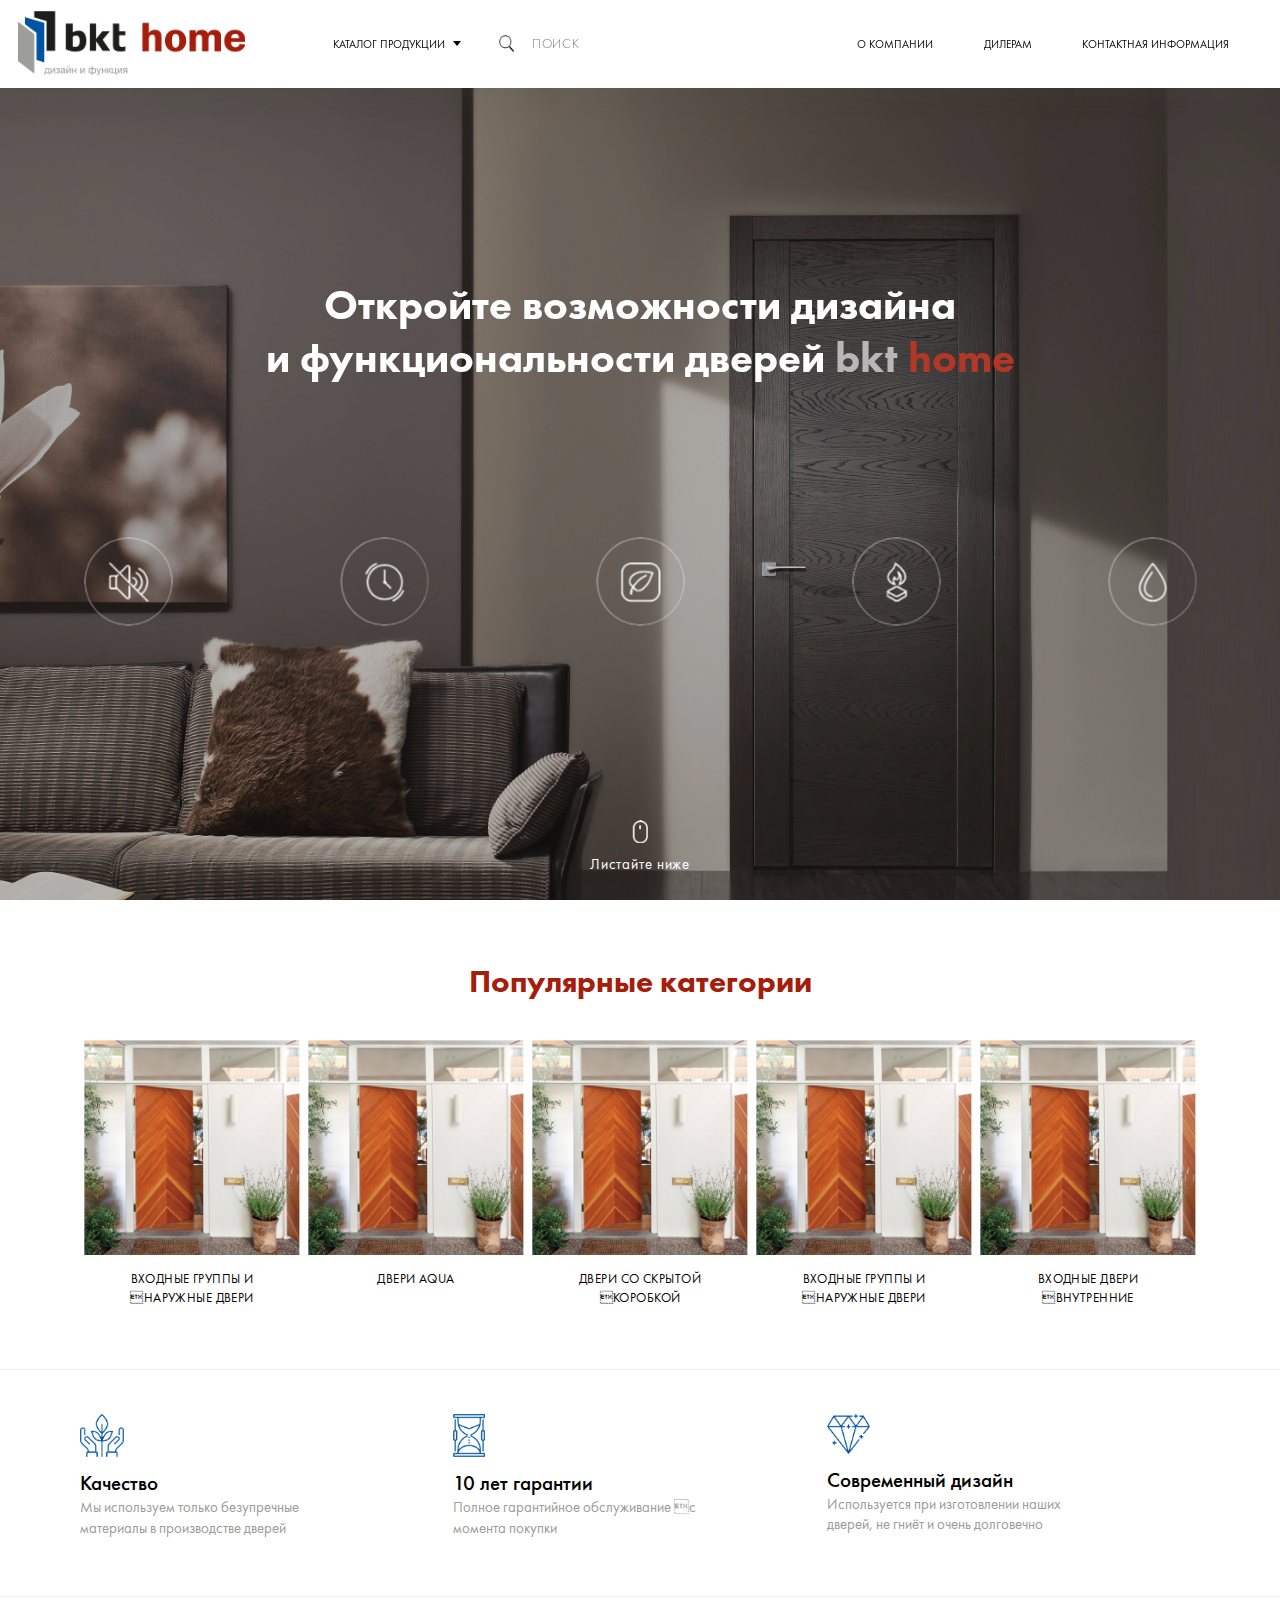
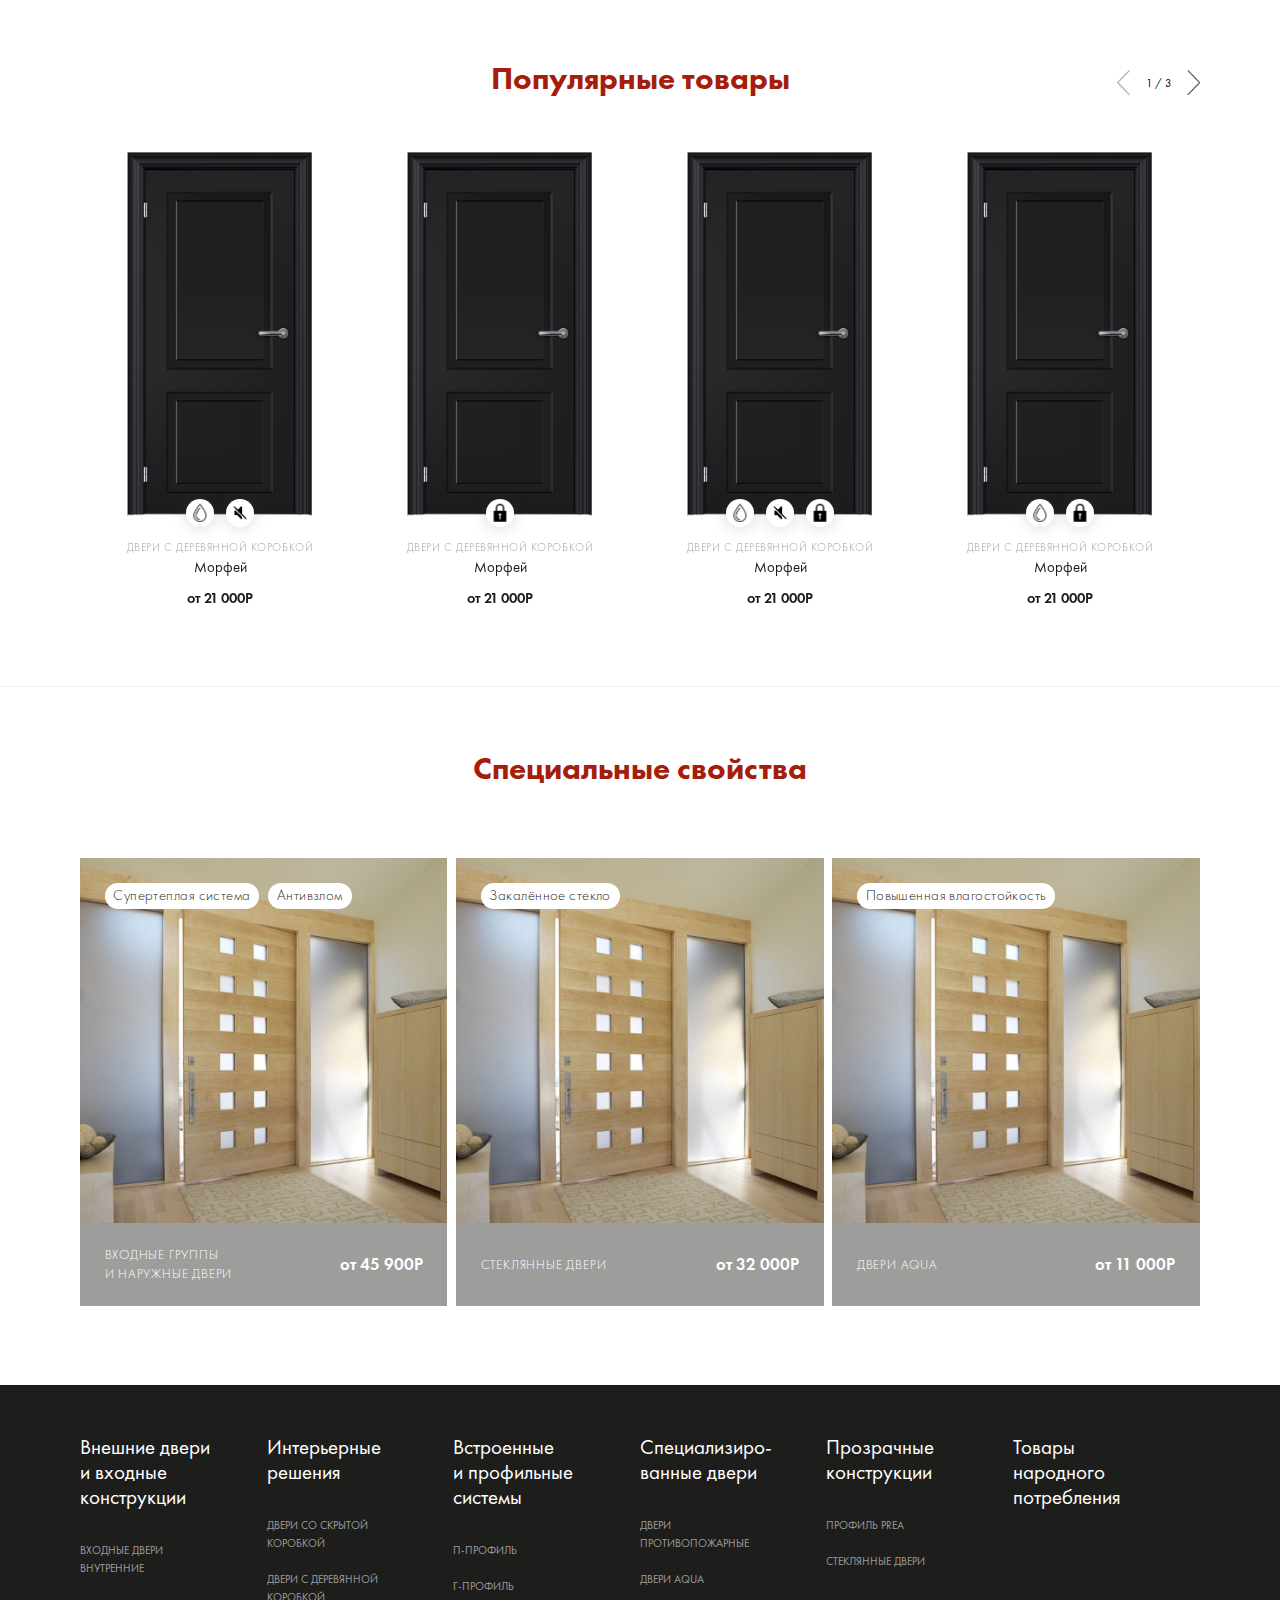
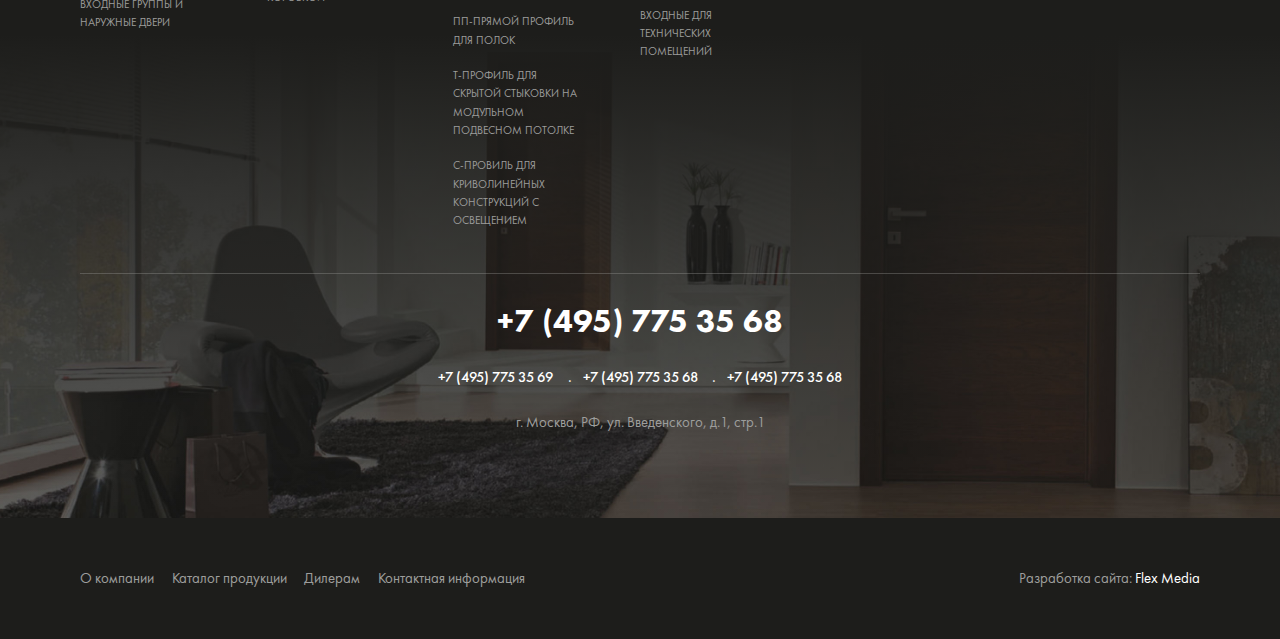
==== commit 2b9a4926: "rework product-page" ====
--- a/bitrix/templates/main/index.html
+++ b/bitrix/templates/main/index.html
@@ -11,7 +11,7 @@
   </head>
   <body>
     <!--BEGIN out-->
-    <div class="out">
+    <div class="out out-inner">
       <header class="header"><a class="logo" href="/"></a>
         <nav class="navigation"><a class="navigation-item" href="#">О компании</a><a class="navigation-item" href="#">Дилерам</a><a class="navigation-item" href="#">Контактная информация</a>
         </nav>
--- a/bitrix/templates/main/css/screen.css
+++ b/bitrix/templates/main/css/screen.css
@@ -1,3 +1,3 @@
 @charset "UTF-8";a,abbr,acronym,address,applet,article,aside,audio,b,big,blockquote,body,canvas,caption,center,cite,code,dd,del,details,dfn,div,dl,dt,em,embed,fieldset,figcaption,figure,footer,form,h1,h2,h3,h4,h5,h6,header,hgroup,html,i,iframe,img,ins,kbd,label,legend,li,mark,menu,nav,object,ol,output,p,pre,q,ruby,s,samp,section,small,span,strike,strong,sub,summary,sup,table,tbody,td,tfoot,th,thead,time,tr,tt,u,ul,var,video{margin:0;padding:0;border:0;vertical-align:baseline}body,html{height:100%}a img,fieldset,img{border:none}input[type=email],input[type=tel],input[type=text],textarea{-webkit-appearance:none}textarea{overflow:auto}button,input{margin:0;padding:0;border:0}button,input[type=submit]{cursor:pointer}a,a:focus,button,div,h1,h2,h3,h4,h5,h6,input,select,span,textarea{outline:none}ol,ul{list-style-type:none}table{border-spacing:0;border-collapse:collapse;width:100%}html{-webkit-box-sizing:border-box;box-sizing:border-box}*,:after,:before{-webkit-box-sizing:inherit;box-sizing:inherit}a{text-decoration:none;color:#000;outline:none}@font-face{font-family:Book;src:url(../fonts/FuturaNewBook.eot);src:url(../fonts/FuturaNewBook.eot?#iefix) format("embedded-opentype"),url(../fonts/FuturaNewBook.woff) format("woff"),url(../fonts/FuturaNewBook.ttf) format("truetype");font-weight:400;font-style:normal}@font-face{font-family:Medium;src:url(../fonts/FuturaNewMedium.eot);src:url(../fonts/FuturaNewMedium.eot?#iefix) format("embedded-opentype"),url(../fonts/FuturaNewMedium.woff) format("woff"),url(../fonts/FuturaNewMedium.ttf) format("truetype");font-weight:400;font-style:normal}@font-face{font-family:Demi;src:url(../fonts/FuturaNewDemi.eot);src:url(../fonts/FuturaNewDemi.eot?#iefix) format("embedded-opentype"),url(../fonts/FuturaNewDemi.woff) format("woff"),url(../fonts/FuturaNewDemi.ttf) format("truetype");font-weight:400;font-style:normal}@font-face{font-family:Heavy;src:url(../fonts/FuturaNewHeavy.eot);src:url(../fonts/FuturaNewHeavy.eot?#iefix) format("embedded-opentype"),url(../fonts/FuturaNewHeavy.woff) format("woff"),url(../fonts/FuturaNewHeavy.ttf) format("truetype");font-weight:400;font-style:normal}@font-face{font-family:Light;src:url(../fonts/FuturaNewLight.eot);src:url(../fonts/FuturaNewLight.eot?#iefix) format("embedded-opentype"),url(../fonts/FuturaNewLight.woff) format("woff"),url(../fonts/FuturaNewLight.ttf) format("truetype");font-weight:400;font-style:normal}@font-face{font-family:Helvetica;src:url(../fonts/helveticaneuecyr-roman-webfont.eot);src:url(../fonts/helveticaneuecyr-roman-webfont.eot?#iefix) format("embedded-opentype"),url(../fonts/helveticaneuecyr-roman-webfont.woff) format("woff"),url(../fonts/helveticaneuecyr-roman-webfont.ttf) format("truetype");font-weight:400;font-style:normal}.slick-slider{-webkit-box-sizing:border-box;box-sizing:border-box;-moz-box-sizing:border-box;-webkit-touch-callout:none;-webkit-user-select:none;-moz-user-select:none;-ms-user-select:none;user-select:none;-ms-touch-action:pan-y;touch-action:pan-y;-webkit-tap-highlight-color:transparent}.slick-list,.slick-slider{position:relative;display:block}.slick-list{overflow:hidden;margin:0;padding:0}.slick-list:focus{outline:none}.slick-loading .slick-list{background:#fff}.slick-list.dragging{cursor:pointer;cursor:hand}.slick-slide,.slick-slide img,.slick-slider .slick-list,.slick-track{-webkit-transform:translateZ(0);transform:translateZ(0)}.slick-track{position:relative;left:0;top:0;display:block;zoom:1}.slick-track:after,.slick-track:before{content:"";display:table}.slick-track:after{clear:both}.slick-loading .slick-track{visibility:hidden}.slick-slide{float:left;height:100%;min-height:1px}.slick-slide img{display:block;max-width:100%}.slick-slide.slick-loading img{display:none}.slick-slide.dragging img{pointer-events:none}.slick-initialized .slick-slide{display:block}.slick-loading .slick-slide{visibility:hidden}.slick-vertical .slick-slide{display:block;height:auto;border:1px solid transparent}.slick-next,.slick-prev{position:absolute;top:50%;margin-top:-10px;font:0/0 a;text-shadow:none;color:transparent;height:20px;background:none;left:0;z-index:1}.slick-next:focus,.slick-prev:focus{outline:none}.slick-next.slick-disabled,.slick-prev.slick-disabled{opacity:.2}.slick-next:before,.slick-prev:before{height:30px;line-height:30px;content:"prev";display:inline-block;vertical-align:middle;font-size:15px;color:#fff;background:#000}.slick-next{right:0;left:auto}.slick-next:before{content:"next";display:inline-block}.slick-dots{text-align:center;position:absolute;margin:0;bottom:0;left:0;right:0}.slick-dots li{position:relative;display:inline-block;padding:0 3px}.slick-dots li.slick-active button{background:#000}.slick-dots button{display:block;width:10px;height:10px;background:#fff;-webkit-box-shadow:0 1px 5px rgba(0,0,0,.25);box-shadow:0 1px 5px rgba(0,0,0,.25);cursor:pointer;font:0/0 a;text-shadow:none;color:transparent;-webkit-border-radius:50%;border-radius:50%}.tooltipster-default{-webkit-border-radius:5px;border-radius:5px;border:2px solid #000;background:#4c4c4c;color:#fff}.tooltipster-default .tooltipster-content{font-family:Arial,sans-serif;font-size:14px;line-height:16px;padding:8px 10px;overflow:hidden}.tooltipster-icon{cursor:help;margin-left:4px}.tooltipster-base{padding:0;font-size:0;line-height:0;position:absolute;left:0;top:0;z-index:9999999;pointer-events:none;width:auto;overflow:visible}.tooltipster-base .tooltipster-content{overflow:hidden}.tooltipster-arrow{display:block;text-align:center;width:100%;height:100%;position:absolute;top:0;left:0;z-index:-1}.tooltipster-arrow-border,.tooltipster-arrow span{display:block;width:0;height:0;position:absolute}.tooltipster-arrow-top-left span,.tooltipster-arrow-top-right span,.tooltipster-arrow-top span{border-left:8px solid transparent!important;border-right:8px solid transparent!important;border-top:8px solid;bottom:-7px}.tooltipster-arrow-top-left .tooltipster-arrow-border,.tooltipster-arrow-top-right .tooltipster-arrow-border,.tooltipster-arrow-top .tooltipster-arrow-border{border-left:9px solid transparent!important;border-right:9px solid transparent!important;border-top:9px solid;bottom:-7px}.tooltipster-arrow-bottom-left span,.tooltipster-arrow-bottom-right span,.tooltipster-arrow-bottom span{border-left:8px solid transparent!important;border-right:8px solid transparent!important;border-bottom:8px solid;top:-7px}.tooltipster-arrow-bottom-left .tooltipster-arrow-border,.tooltipster-arrow-bottom-right .tooltipster-arrow-border,.tooltipster-arrow-bottom .tooltipster-arrow-border{border-left:9px solid transparent!important;border-right:9px solid transparent!important;border-bottom:9px solid;top:-7px}.tooltipster-arrow-bottom .tooltipster-arrow-border,.tooltipster-arrow-bottom span,.tooltipster-arrow-top .tooltipster-arrow-border,.tooltipster-arrow-top span{left:0;right:0;margin:0 auto}.tooltipster-arrow-bottom-left span,.tooltipster-arrow-top-left span{left:6px}.tooltipster-arrow-bottom-left .tooltipster-arrow-border,.tooltipster-arrow-top-left .tooltipster-arrow-border{left:5px}.tooltipster-arrow-bottom-right span,.tooltipster-arrow-top-right span{right:6px}.tooltipster-arrow-bottom-right .tooltipster-arrow-border,.tooltipster-arrow-top-right .tooltipster-arrow-border{right:5px}.tooltipster-arrow-left .tooltipster-arrow-border,.tooltipster-arrow-left span{border-top:8px solid transparent!important;border-bottom:8px solid transparent!important;border-left:8px solid;top:50%;margin-top:-7px;right:-7px}.tooltipster-arrow-left .tooltipster-arrow-border{border-top:9px solid transparent!important;border-bottom:9px solid transparent!important;border-left:9px solid;margin-top:-8px}.tooltipster-arrow-right .tooltipster-arrow-border,.tooltipster-arrow-right span{border-top:8px solid transparent!important;border-bottom:8px solid transparent!important;border-right:8px solid;top:50%;margin-top:-7px;left:-7px}.tooltipster-arrow-right .tooltipster-arrow-border{border-top:9px solid transparent!important;border-bottom:9px solid transparent!important;border-right:9px solid;margin-top:-8px}.tooltipster-fade{opacity:0;-webkit-transition-property:opacity;transition-property:opacity}.tooltipster-fade-show{opacity:1}.tooltipster-grow{-webkit-transform:scale(0);-ms-transform:scale(0);transform:scale(0);-webkit-transition-property:-webkit-transform;transition-property:-webkit-transform;transition-property:transform;transition-property:transform,-webkit-transform;-webkit-backface-visibility:hidden}.tooltipster-grow-show{-webkit-transform:scale(1);-ms-transform:scale(1);transform:scale(1);-webkit-transition-timing-function:cubic-bezier(.175,.885,.32,1);-webkit-transition-timing-function:cubic-bezier(.175,.885,.32,1.15);transition-timing-function:cubic-bezier(.175,.885,.32,1.15)}.tooltipster-swing{opacity:0;-webkit-transform:rotate(4deg);-ms-transform:rotate(4deg);transform:rotate(4deg);-webkit-transition-property:-webkit-transform,opacity;-webkit-transition-property:-webkit-transform;transition-property:-webkit-transform;transition-property:transform;transition-property:transform,-webkit-transform}.tooltipster-swing-show{opacity:1;-webkit-transform:rotate(0deg);-ms-transform:rotate(0deg);transform:rotate(0deg);-webkit-transition-timing-function:cubic-bezier(.23,.635,.495,1);-webkit-transition-timing-function:cubic-bezier(.23,.635,.495,2.4);transition-timing-function:cubic-bezier(.23,.635,.495,2.4)}.tooltipster-fall{top:0;-webkit-transition-property:top;transition-property:top;-webkit-transition-timing-function:cubic-bezier(.175,.885,.32,1);-webkit-transition-timing-function:cubic-bezier(.175,.885,.32,1.15);transition-timing-function:cubic-bezier(.175,.885,.32,1.15)}.tooltipster-fall.tooltipster-dying{-webkit-transition-property:all;transition-property:all;top:0!important;opacity:0}.tooltipster-slide{left:-40px;-webkit-transition-property:left;transition-property:left;-webkit-transition-timing-function:cubic-bezier(.175,.885,.32,1);-webkit-transition-timing-function:cubic-bezier(.175,.885,.32,1.15);transition-timing-function:cubic-bezier(.175,.885,.32,1.15)}.tooltipster-slide.tooltipster-dying{-webkit-transition-property:all;transition-property:all;left:0!important;opacity:0}.tooltipster-content-changing{opacity:.5;-webkit-transform:scale(1.1);-ms-transform:scale(1.1);transform:scale(1.1)}
 
-/*! fancyBox v2.1.5 fancyapps.com | fancyapps.com/fancybox/#license */.fancybox-image,.fancybox-inner,.fancybox-nav,.fancybox-nav span,.fancybox-outer,.fancybox-skin,.fancybox-tmp,.fancybox-wrap,.fancybox-wrap iframe,.fancybox-wrap object{padding:0;margin:0;border:0;outline:none;vertical-align:top}.fancybox-wrap{position:absolute;top:0;left:0;z-index:8020}.fancybox-skin{position:relative;background:#f9f9f9;color:#444;text-shadow:none;-webkit-border-radius:4px;border-radius:4px}.fancybox-opened{z-index:8030}.fancybox-opened .fancybox-skin{-webkit-box-shadow:0 10px 25px rgba(0,0,0,.5);box-shadow:0 10px 25px rgba(0,0,0,.5)}.fancybox-inner,.fancybox-outer{position:relative}.fancybox-inner{overflow:hidden}.fancybox-type-iframe .fancybox-inner{-webkit-overflow-scrolling:touch}.fancybox-error{color:#444;font:14px/20px Helvetica Neue,Helvetica,Arial,sans-serif;margin:0;padding:15px;white-space:nowrap}.fancybox-iframe,.fancybox-image{display:block;width:100%;height:100%}.fancybox-image{max-width:100%;max-height:100%}#fancybox-loading{position:fixed;top:50%;left:50%;margin-top:-22px;margin-left:-22px;background-position:0 -108px;opacity:.8;cursor:pointer;z-index:8060}#fancybox-loading div{width:44px;height:44px}.fancybox-close{top:-18px;right:-18px;width:36px;height:36px}.fancybox-close,.fancybox-nav{position:absolute;cursor:pointer;z-index:8040}.fancybox-nav{top:0;width:40%;height:100%;text-decoration:none;-webkit-tap-highlight-color:transparent}.fancybox-prev{left:0}.fancybox-next{right:0}.fancybox-nav span{position:absolute;top:50%;width:36px;height:34px;margin-top:-18px;cursor:pointer;z-index:8040;visibility:hidden}.fancybox-prev span{left:10px;background-position:0 -36px}.fancybox-next span{right:10px;background-position:0 -72px}.fancybox-nav:hover span{visibility:visible}.fancybox-tmp{position:absolute;top:-99999px;left:-99999px;visibility:hidden;max-width:99999px;max-height:99999px;overflow:visible!important}.fancybox-lock{width:auto}.fancybox-lock,.fancybox-lock body{overflow:hidden!important}.fancybox-lock-test{overflow-y:hidden!important}.fancybox-overlay{position:absolute;top:0;left:0;overflow:hidden;display:none;z-index:8010;background:rgba(29,29,27,.4)}.fancybox-overlay-fixed{position:fixed;bottom:0;right:0}.fancybox-lock .fancybox-overlay{overflow:auto;overflow-y:scroll}.fancybox-title{visibility:hidden;font:normal 13px/20px Helvetica Neue,Helvetica,Arial,sans-serif;position:relative;text-shadow:none;z-index:8050}.fancybox-opened .fancybox-title{visibility:visible}.fancybox-title-float-wrap{position:absolute;bottom:0;right:50%;margin-bottom:-35px;z-index:8050;text-align:center}.fancybox-title-float-wrap .child{display:inline-block;margin-right:-100%;padding:2px 20px;background:transparent;background:rgba(0,0,0,.8);-webkit-border-radius:15px;border-radius:15px;text-shadow:0 1px 2px #222;color:#fff;font-weight:700;line-height:24px;white-space:nowrap}.fancybox-title-outside-wrap{position:relative;margin-top:10px;color:#fff}.fancybox-title-inside-wrap{padding-top:10px}.fancybox-title-over-wrap{position:absolute;bottom:0;left:0;color:#fff;padding:10px;background:#000;background:rgba(0,0,0,.8)}*,:after,:before{-webkit-box-sizing:border-box;box-sizing:border-box}:focus{outline:none}input::-ms-clear{display:none}html{height:100%;font-size:16px}html.modal-open{overflow:hidden}html.modal-open body{overflow:visible!important}body{font-family:Book;background-color:#fff}.out{overflow:hidden}.header{background-color:#fff;padding:13px 20px;padding:.8125rem 1.25rem;height:100px;height:6.25rem;position:fixed;-webkit-box-shadow:0 0 30px rgba(78,78,78,.23);box-shadow:0 0 30px rgba(78,78,78,.23);z-index:5;left:0;right:0;top:0;-webkit-transform:translateZ(0);transform:translateZ(0);will-change:transform;-webkit-transition:-webkit-transform .2s;transition:-webkit-transform .2s;transition:transform .2s;transition:transform .2s,-webkit-transform .2s}.header.is-hidden{-webkit-transform:translateY(-100%);-ms-transform:translateY(-100%);transform:translateY(-100%);-webkit-box-shadow:none;box-shadow:none}.header .logo{width:260px;width:16.25rem;height:73px;height:4.5625rem;background-image:url(../img/icons/logo.png);background-size:cover;display:block;float:left}.header .navigation{float:right}.header .navigation .navigation-item{font-family:Book;text-transform:uppercase;font-size:13px;font-size:.8125rem;color:#000;-webkit-transition:color .3s ease;transition:color .3s ease;display:inline-block;vertical-align:middle;padding:29px;padding:1.8125rem}.header .navigation .navigation-item:hover{color:#a51d0b}.header .overlay{text-align:center}.header .nav{display:inline-block;position:relative;vertical-align:middle}.header .nav .nav-trigger{display:block;padding:29px 0;padding:1.8125rem 0;font-size:0;cursor:pointer}.header .nav .nav-trigger span{font-family:Book;font-size:13px;font-size:.8125rem;color:#000;text-transform:uppercase;display:inline-block;vertical-align:middle;margin-right:8px}.header .nav .nav-trigger i{display:inline-block;vertical-align:middle;width:8px;height:5px;width:0;height:0;border-style:solid;border-width:5px 4px 0;border-color:#000 transparent transparent}.header .nav .nav-drop{position:absolute;width:296px;width:18.5rem;left:-46px;left:-2.875rem;top:100%;padding-top:14px;padding-top:.875rem;text-align:left;display:none}.header .nav .nav-drop .level{padding:15px 0;padding:.9375rem 0}.header .nav .nav-drop .level.level-1{border-top:2px solid #a51d0b;background-color:#fff}.header .nav .nav-drop .level.level-1,.header .nav .nav-drop .level.level-2{-webkit-box-shadow:0 32px 40px 0 rgba(0,0,0,.25);box-shadow:0 32px 40px 0 rgba(0,0,0,.25)}.header .nav .nav-drop .level.level-2{position:absolute;left:100%;top:15px;top:.9375rem;background-color:#a51d0b;width:296px;width:18.5rem;bottom:0;padding:25px 0;padding:1.5625rem 0;overflow:hidden;display:none}.header .nav .nav-drop .level.level-2:after{content:'';position:absolute;z-index:0;-webkit-box-shadow:inset 0 0 40px 0 rgba(0,0,0,.25);box-shadow:inset 0 0 40px 0 rgba(0,0,0,.25);top:-40px;top:-2.5rem;right:-40px;right:-2.5rem;bottom:-40px;bottom:-2.5rem;left:0}.header .nav .nav-drop .level.level-2 .level-item{position:relative;z-index:1}.header .nav .nav-drop .level.level-2 .level-item a{color:#f2b8b8;padding:9px 46px;padding:.5625rem 2.875rem}.header .nav .nav-drop .level.level-2 .level-item a:hover{background-color:transparent}.header .nav .nav-drop .level .level-item a{font-family:Book;font-size:17px;font-size:1.0625rem;color:#000;padding:15px 46px;padding:.9375rem 2.875rem;display:block;-webkit-transition:color .3s ease,background-color .3s ease;transition:color .3s ease,background-color .3s ease;position:relative}.header .nav .nav-drop .level .level-item a:hover{background-color:#a51d0b;color:#fff}.header .nav .nav-drop .level .level-item:hover>a{background-color:#a51d0b;z-index:5;color:#fff}.header .nav .nav-drop .level .level-item:hover [class*=level-]{display:block}.header .header-search{max-width:300px;max-width:18.75rem;width:100%;display:inline-block;vertical-align:middle;text-align:left;padding-left:40px;padding-left:2.5rem}.header .header-search .form .field{display:inline-block;vertical-align:middle;margin-bottom:0}.header .header-search .form .field:first-of-type{width:30px}.header .header-search .form .field:last-of-type{width:225px}.header .header-search .form .field input{max-width:260px;max-width:16.25rem;text-transform:uppercase;font-family:Light;font-size:13px;letter-spacing:.9px;border-bottom:1px solid transparent;width:30%;-webkit-transition:border-color .3s ease,width .3s ease;transition:border-color .3s ease,width .3s ease}.header .header-search .form .field input:focus{border-color:#a51d0b;width:100%}.header .header-search .form .field button{width:18px;width:1.125rem;height:19px;height:1.1875rem;background-image:url(../img/icons/icon-10.png);background-size:cover;background-color:transparent;background-repeat:no-repeat;margin-right:10px;margin-right:.625rem;position:relative;top:2px}.l-center{max-width:1310px;padding:0 15px;margin:0 auto;*zoom:1}.l-center:after{content:" ";display:table;clear:both}.footer.animating .footer-top .footer__scale div{-webkit-transform:scale(1.5);-ms-transform:scale(1.5);transform:scale(1.5);-webkit-transition:-webkit-transform 30s linear;transition:-webkit-transform 30s linear;transition:transform 30s linear;transition:transform 30s linear,-webkit-transform 30s linear}.footer .footer-top{padding:58px 0 20px;padding:3.625rem 0 1.25rem;position:relative}.footer .footer-top .footer__scale{position:absolute;top:0;bottom:0;right:0;left:0;overflow:hidden;z-index:-1}.footer .footer-top .footer__scale:after{content:"";position:absolute;top:0;left:0;right:0;bottom:0;background:-webkit-linear-gradient(top,#1d1d1b,#1d1d1b 34%,rgba(29,29,27,0));background:-webkit-gradient(linear,left top,left bottom,from(#1d1d1b),color-stop(34%,#1d1d1b),to(rgba(29,29,27,0)));background:linear-gradient(180deg,#1d1d1b 0,#1d1d1b 34%,rgba(29,29,27,0));filter:progid:DXImageTransform.Microsoft.gradient(startColorstr='#1d1d1b',endColorstr='#001d1d1b',GradientType=0)}.footer .footer-top .footer__scale div{position:absolute;width:100%;top:0;left:0;height:100%;-webkit-transform:scale(1);-ms-transform:scale(1);transform:scale(1);background-size:cover;background-position:50% 80%}.footer .contancts{width:100%;text-align:center;border-top:1px solid hsla(60,1%,61%,.35);padding:30px 0;padding:1.875rem 0}.footer .contancts .main__phone{margin-bottom:30px;margin-bottom:1.875rem}.footer .contancts .main__phone span{font-family:Heavy;font-size:38px;font-size:2.375rem;color:#fff}.footer .contancts .phone__list{margin-bottom:30px;margin-bottom:1.875rem}.footer .contancts .phone__list li{font-family:Medium;font-size:17px;font-size:1.0625rem;display:inline-block;color:#fff;position:relative}.footer .contancts .phone__list li:not(:last-of-type){margin-right:30px;margin-right:1.875rem}.footer .contancts .phone__list li:not(:last-of-type):after{content:'.';position:absolute;right:-21px;right:-1.3125rem;bottom:0}.footer .contancts .address{font-size:17px;font-size:1.0625rem;color:#9d9d9c}.footer .footer-bottom{*zoom:1;background-color:#1d1d1b;padding:58px 0 59px;padding:3.625rem 0 3.6875rem}.footer .footer-bottom:after{content:" ";display:table;clear:both}.footer__nav{float:left;font-size:0}.footer__nav .footer__nav-item{display:inline-block;vertical-align:top;color:#9d9d9c;-webkit-transition:color .3s ease;transition:color .3s ease;font-size:17px;font-size:1.0625rem}.footer__nav .footer__nav-item:not(:last-of-type){margin-right:20px;margin-right:1.25rem}.footer__nav .footer__nav-item:hover{color:#fff}.developers{float:right}.developers a{color:#9d9d9c;font-size:17px;font-size:1.0625rem}.developers a span{color:#fff;-webkit-transition:color .3s ease;transition:color .3s ease}.developers:hover span{color:#a51d0b}.map__catalog{font-size:0;margin-bottom:40px;margin-bottom:2.5rem}.map__catalog .map__catalog-item{display:inline-block;vertical-align:top;width:16.66%}.map__catalog .map__catalog-item>li{padding-right:15%}.map__catalog .map__catalog-item>li>a{font-size:24px;font-size:1.5rem;color:#fff;-webkit-transition:color .3s ease;transition:color .3s ease;margin-bottom:25px;margin-bottom:1.5625rem;display:inline-block}.map__catalog .map__catalog-item>li>a:hover{color:#a51d0b}.map__catalog .map__catalog-item ul>li{padding-right:20%}.map__catalog .map__catalog-item ul>li a{font-size:13px;font-size:.8125rem;color:#9d9d9c;-webkit-transition:color .3s ease;transition:color .3s ease;text-transform:uppercase;padding:10px 0;padding:.625rem 0;display:inline-block;line-height:1.6}.map__catalog .map__catalog-item ul>li a:hover{color:#a51d0b}.intro{position:relative;overflow:hidden}.intro .intro__cover{background-size:cover;background-repeat:no-repeat;background-position:50%}.intro .intro__cover,.intro .intro__cover:after{position:absolute;top:0;left:0;width:100%;height:100%}.intro .intro__cover:after{content:'';background-color:rgba(44,44,41,.3)}.intro .intro__wrap{*zoom:1;height:100%}.intro .intro__wrap:after{content:" ";display:table;clear:both}.intro .intro__wrap .intro__content{position:absolute;z-index:2;zoom:1;top:0;left:0;width:100%;height:100%;text-align:center}.intro .intro__wrap .intro__content .intro__content-wrap{position:absolute;top:30%;left:0;width:100%;-webkit-transform:translateY(-50%);-ms-transform:translateY(-50%);transform:translateY(-50%);-webkit-backface-visibility:hidden;backface-visibility:hidden}.intro .intro__wrap .intro__content .intro__content-wrap .intro__content-lead{max-width:1000px;display:inline-block}.intro .intro__wrap .intro__content .intro__content-wrap .intro__content-lead span{font-family:Heavy;font-size:48px;font-size:3rem;color:#fff}.intro .intro__wrap .intro__content .intro__content-wrap .intro__content-lead span .red{color:#b33727}.intro .intro__wrap .intro__content .intro__content-wrap .intro__content-lead span .grey{color:#b7b7b7}.intro .intro__wrap .intro__overlay{opacity:0;visibility:hidden;left:100%;height:100%;width:100%;top:0;position:absolute}.intro .intro__wrap .intro__overlay,.intro .intro__wrap .intro__overlay.visible{-webkit-transition:background-color .3s linear,opacity .3s linear,visibility .3s linear;transition:background-color .3s linear,opacity .3s linear,visibility .3s linear}.intro .intro__wrap .intro__overlay.visible{opacity:.3;visibility:visible;left:0}.intro .intro__wrap .intro__hover .intro-hover-item{position:absolute;z-index:1;top:0;left:100%;width:20%;height:100%;overflow:hidden;background-repeat:no-repeat;background-position:50%;opacity:0;visibility:hidden}.intro .intro__wrap .intro__hover .intro-hover-item,.intro .intro__wrap .intro__hover .intro-hover-item.hover{-webkit-transition:opacity .3s linear,z-index .1s linear,visibility .1s linear;transition:opacity .3s linear,z-index .1s linear,visibility .1s linear}.intro .intro__wrap .intro__hover .intro-hover-item.hover{z-index:3;visibility:visible;opacity:1}.intro .intro__wrap .intro__hover .intro-hover-item.hover:nth-of-type(1){left:0}.intro .intro__wrap .intro__hover .intro-hover-item.hover:nth-of-type(2){left:20%}.intro .intro__wrap .intro__hover .intro-hover-item.hover:nth-of-type(3){left:40%}.intro .intro__wrap .intro__hover .intro-hover-item.hover:nth-of-type(4){left:60%}.intro .intro__wrap .intro__hover .intro-hover-item.hover:nth-of-type(5){left:80%}.intro .intro__wrap .intro__hover .intro-hover-item .intro-hover-item__cover{position:absolute;top:0;left:0;width:100%;height:100%;opacity:.46}.intro .intro__wrap .intro__hover .intro-hover-item .intro-hover-item__content{position:absolute;left:0;z-index:2;color:#fff;width:100%;text-align:center;-webkit-transition:-webkit-transform .3s linear .1s;transition:-webkit-transform .3s linear .1s;transition:transform .3s linear .1s;transition:transform .3s linear .1s,-webkit-transform .3s linear .1s}.intro .intro__wrap .intro__hover .intro-hover-item .intro-hover-item__content .icon{width:100px;width:6.25rem;height:100px;height:6.25rem;display:inline-block;background-color:#9d9d9c;-webkit-border-radius:100%;border-radius:100%;margin-bottom:10px;margin-bottom:.625rem}.intro .intro__wrap .intro__hover .intro-hover-item .intro-hover-item__content .text{opacity:0;-webkit-transition:opacity .3s linear .1s;transition:opacity .3s linear .1s}.intro .intro__wrap .intro__hover .intro-hover-item .intro-hover-item__content .title{font-family:Medium;font-size:24px;font-size:1.5rem;margin-bottom:10px;margin-bottom:.625rem}.intro .intro__wrap .intro__hover .intro-hover-item .intro-hover-item__content .descr{font-size:17px;font-size:1.0625rem;padding:0 5%;margin-bottom:25px;margin-bottom:1.5625rem}.intro .intro__wrap .intro__hover .intro-hover-item .intro-hover-item__content:hover .btn{background-color:#a51d0b}.intro .intro__wrap .intro__hover .intro-hover-item .intro-hover-item__content:hover .btn span{color:#fff}.intro .intro__wrap .intro__hover .intro-hover-item.hover .intro-hover-item__content{-webkit-transform:translateY(-150px);-ms-transform:translateY(-150px);transform:translateY(-150px);-webkit-transition:-webkit-transform .3s linear .1s;transition:-webkit-transform .3s linear .1s;transition:transform .3s linear .1s;transition:transform .3s linear .1s,-webkit-transform .3s linear .1s;will-change:transform}.intro .intro__wrap .intro__hover .intro-hover-item.hover .intro-hover-item__content .text{opacity:1;-webkit-transition:opacity .3s linear .1s;transition:opacity .3s linear .1s}.intro .intro__content-grid{position:absolute;top:50%;left:0;right:0;z-index:3;height:0}.intro .intro__content-grid .intro__content-grid-action{font-size:0;line-height:0;white-space:nowrap;height:0}.intro .intro__content-grid .intro__content-grid-action .intro__content-grid-item{display:inline-block;vertical-align:middle;height:200px;height:12.5rem;width:20%;position:relative;-webkit-transition:-webkit-transform .3s linear .1s;transition:-webkit-transform .3s linear .1s;transition:transform .3s linear .1s;transition:transform .3s linear .1s,-webkit-transform .3s linear .1s}.intro .intro__content-grid .intro__content-grid-action .intro__content-grid-item.active{height:0}.intro .intro__content-grid .intro__content-grid-action .intro__content-grid-item .intro__content-link{display:inline-block;-webkit-transition:-webkit-transform .3s linear .1s;transition:-webkit-transform .3s linear .1s;transition:transform .3s linear .1s;transition:transform .3s linear .1s,-webkit-transform .3s linear .1s}.intro .intro__content-grid .intro__content-grid-action .intro__content-grid-item .intro__content-link,.intro .intro__content-grid .intro__content-grid-action .intro__content-grid-item span{width:100px;width:6.25rem;height:100px;height:6.25rem;position:absolute;top:50%;left:50%;-webkit-transform:translate(-50%,-50%);-ms-transform:translate(-50%,-50%);transform:translate(-50%,-50%)}.intro .intro__content-grid .intro__content-grid-action .intro__content-grid-item span{-webkit-border-radius:100%;border-radius:100%;-webkit-transition:opacity .3s linear .1s;transition:opacity .3s linear .1s;background-size:cover;will-change:transform}.intro .intro__content-grid .intro__content-grid-action .intro__content-grid-item span.in{opacity:1}.intro .intro__content-grid .intro__content-grid-action .intro__content-grid-item span.out{opacity:0}.intro .intro__content-grid .intro__content-grid-action .intro__content-grid-item.active .intro__content-link{-webkit-transform:translate(-50%,-170%);-ms-transform:translate(-50%,-170%);transform:translate(-50%,-170%)}.intro .intro__content-grid .intro__content-grid-action .intro__content-grid-item.active span.in{opacity:0}.intro .intro__content-grid .intro__content-grid-action .intro__content-grid-item.active span.out{opacity:1}.intro .intro__scroll{position:absolute;bottom:30px;bottom:1.875rem;left:50%;-webkit-transform:translate(-50%);-ms-transform:translate(-50%);transform:translate(-50%);cursor:pointer;z-index:2}.intro .intro__scroll .intro-icon{display:block;text-align:center;margin-bottom:10px;margin-bottom:.625rem}.intro .intro__scroll .intro-icon span{background-image:url(../img/icons/icon-9.png);width:17px;width:1.0625rem;height:26px;height:1.625rem;background-size:cover;display:inline-block}.intro .intro__scroll .intro-text span{font-size:17px;font-size:1.0625rem;color:#fff;letter-spacing:1px;letter-spacing:.0625rem}.btn{height:35px;height:2.1875rem;-webkit-border-radius:17px;border-radius:17px;-webkit-border-radius:1.0625rem;border-radius:1.0625rem;line-height:35px;line-height:2.1875rem;display:inline-block;background-color:#fff;-webkit-transition:background-color,.3s ease;transition:background-color,.3s ease}.btn span{font-size:17px;font-size:1.0625rem;color:#000;display:block;padding:0 35px;padding:0 2.1875rem;font-family:Light;letter-spacing:1px;letter-spacing:.05625rem;height:38px;height:2.375rem;-webkit-border-radius:19px;border-radius:19px;-webkit-border-radius:1.1875rem;border-radius:1.1875rem;-webkit-transition:color,.3s ease;transition:color,.3s ease}.btn:hover{background-color:#a51d0b}.btn:hover span{color:#fff}.btn.btn-red{background-color:#a51d0b}.btn.btn-red span{color:#fff}.btn.btn-black,.btn.btn-red:hover{background-color:#1d1d1b}.btn.btn-black span{color:#fff}.row{padding:50px 0 0;padding:3.125rem 0 0}.row .title{font-family:Heavy;font-size:36px;font-size:2.25rem;color:#a51d0b;text-align:center;margin:20px 0 40px;margin:1.25rem 0 2.5rem}.category-product{font-size:0;margin-bottom:50px;margin-bottom:3.125rem}.category-product .category-product__item{display:inline-block;vertical-align:top;width:20%;padding:5px 5px 20px;padding:.3125rem .3125rem 1.25rem;-webkit-transition:background-color .3s ease;transition:background-color .3s ease;position:relative}.category-product .category-product__item:hover{background-color:#fff;z-index:2}.category-product .category-product__item:hover .category-product__cover{top:-10px;top:-.625rem;bottom:-5px;bottom:-.3125rem;left:-5px;left:-.3125rem;right:-5px;right:-.3125rem;-webkit-box-shadow:0 0 95px rgba(78,78,78,.38);box-shadow:0 0 95px rgba(78,78,78,.38)}.category-product .category-product__item .category-product__cover{position:absolute;top:0;bottom:0;left:0;right:0;z-index:-1;-webkit-transition:all .15s ease;transition:all .15s ease}.category-product .category-product__item .image__cover{margin-bottom:15px;margin-bottom:.9375rem;text-align:center;height:246px;height:15.375rem;overflow:hidden;position:relative}.category-product .category-product__item .image__cover img{max-height:100%;top:50%;left:50%;-webkit-transform:translate(-50%,-50%);-ms-transform:translate(-50%,-50%);transform:translate(-50%,-50%);position:absolute}.category-product .category-product__item .category-product__title{text-align:center;font-size:13px;padding:0 25px;padding:0 1.5625rem;text-transform:uppercase;letter-spacing:1px;letter-spacing:.03125rem;line-height:1.5}.cooperation{font-size:0;margin-bottom:65px;margin-bottom:4.0625rem}.cooperation .cooperation__item{display:inline-block;vertical-align:top;width:33.33%}.cooperation .cooperation__item .image__cover{float:left;width:80px;width:5rem;padding-right:30px;padding-right:1.875rem}.cooperation .cooperation__item .image__cover img{max-width:100%;max-height:50px;max-height:3.125rem}.cooperation .cooperation__item .overlay{overflow:hidden;max-width:75%;text-align:left}.cooperation .cooperation__item .cooperation__title{font-family:Medium;font-size:24px;font-size:1.5rem;color:#000}.cooperation .cooperation__item .cooperation__text{font-size:17px;font-size:1.0625rem;color:#9d9d9c;line-height:1.4}.products-popular .products-popular__gallery{position:relative}.products{padding-bottom:60px;padding-bottom:3.75rem}.rotator-navi{text-align:center}.rotator-navi .rotator-arrow{display:inline-block;vertical-align:middle;width:15px;width:.9375rem;height:28px;height:1.75rem;background-size:cover;cursor:pointer;background-repeat:no-repeat}.rotator-navi .rotator-arrow.rotator-arrow__left{background-image:url(../img/icons/icon-8.png)}.rotator-navi .rotator-arrow.rotator-arrow__right{background-image:url(../img/icons/icon-7.png)}.rotator-navi .rotator-arrow.disabled{opacity:.5;pointer-events:none}.rotator-navi .rotator-counter{font-size:13px;font-size:.8125rem;margin:0 15px;margin:0 .9375rem}.rotator-navi .rotator-counter,.rotator-navi .rotator-counter .rotator__counter-all,.rotator-navi .rotator-counter .rotator__counter-current,.rotator-navi .rotator-counter .rotator__counter-separator{display:inline-block;vertical-align:middle}.products-popular{margin-bottom:50px;margin-bottom:3.125rem;position:relative}.products-popular .products-popular__gallery{padding:20px 0 40px;padding:1.25rem 0 2.5rem;position:relative}.products-popular .products-popular__gallery .rotator-navi{position:absolute;top:-72px;top:-4.5rem;right:0}.products-item{width:25%;display:inline-block;vertical-align:top;padding:0 20px;padding:0 1.25rem;text-align:center}.products-item a{display:inline-block;max-width:215px}.products-item a:hover .products-descr .name-collection{color:#a51d0b}.products-item .image__cover{margin-bottom:25px;margin-bottom:1.5625rem;height:420px;height:26.25rem;overflow:hidden;position:relative}.products-item .image__cover img{max-height:100%;position:absolute;top:50%;left:50%;-webkit-transform:translate(-50%,-50%);-ms-transform:translate(-50%,-50%);transform:translate(-50%,-50%)}.products-item .badge{width:100%;text-align:center;top:-47px;top:-2.9375rem;margin-bottom:-36px;margin-bottom:-2.25rem}.products-item .products-descr{text-align:center}.products-item .products-descr .name-item{font-size:13px;font-size:.8125rem;text-transform:uppercase;font-family:Light;color:#9d9d9c;margin-bottom:5px;margin-bottom:.3125rem;letter-spacing:1px;letter-spacing:.0375rem}.products-item .products-descr .name-collection{font-size:17px;font-size:1.0625rem;color:#1d1d1b;margin-bottom:15px;margin-bottom:.9375rem;-webkit-transition:color .3s ease;transition:color .3s ease}.products-item .products-descr .price{font-family:Demi;font-size:17px;font-size:1.0625rem;color:#1d1d1b}.products-properties{font-size:0;margin:0 -5px 90px;margin:0 -.3125rem 5.625rem;padding-top:40px;padding-top:2.5rem}.products-properties .products-properties__item{padding:0 5px;padding:0 .3125rem;display:inline-block;vertical-align:top;width:33.33%;text-align:left}.products-properties .products-properties__item .image__cover{position:relative;overflow:hidden}.products-properties .products-properties__item .image__cover img{max-width:100%;display:block}.products-properties .products-properties__item .prop{position:absolute;top:28px;top:1.75rem;left:28px;left:1.75rem;right:58px;right:3.625rem}.products-properties .products-properties__item .prop .prop-item{display:inline-block;vertical-align:middle;height:30px;height:1.875rem;line-height:30px;line-height:1.875rem;font-family:Light;font-size:17px;font-size:1.0625rem;color:#1d1d1b;background-color:#fff;-webkit-border-radius:15px;border-radius:15px;-webkit-border-radius:.9375rem;border-radius:.9375rem;padding:0 10px;padding:0 .625rem;letter-spacing:1px;letter-spacing:.03125rem;margin-bottom:10px;margin-bottom:.625rem}.products-properties .products-properties__item .prop .prop-item:not(:last-of-type){margin-right:10px;margin-right:.625rem}.products-properties .products-properties__item .products-properties__descr{display:inline-block;width:100%;background-color:#9d9d9c;position:relative;*zoom:1;padding:25px 28px;padding:1.5625rem 1.75rem}.products-properties .products-properties__item .products-properties__descr:after{content:" ";display:table;clear:both}.products-properties .products-properties__item .products-properties__descr .products-properties__overlay{display:table;width:100%;height:100%}.products-properties .products-properties__item .products-properties__descr .products-properties__overlay .products-name{display:table-cell;vertical-align:middle;width:50%;font-size:13px;letter-spacing:1px;letter-spacing:.05625rem;text-transform:uppercase;color:#fff;line-height:1.5;font-family:Light}.products-properties .products-properties__item .products-properties__descr .products-properties__overlay .products-price{display:table-cell;vertical-align:middle;width:50%;font-family:Demi;font-size:17px;color:#fff;text-align:right}.badge{position:relative}.badge .badge-item{width:32px;width:2rem;height:32px;height:2rem;-webkit-border-radius:100%;border-radius:100%;-webkit-box-shadow:0 0 16px rgba(78,78,78,.23);box-shadow:0 0 16px rgba(78,78,78,.23);display:inline-block;background-color:#fff;position:relative;margin:0 5px;margin:0 .3125rem}.badge .badge-item img{width:15px;width:.9375rem;position:absolute;top:50%;left:50%;-webkit-transform:translate(-50%,-50%);-ms-transform:translate(-50%,-50%);transform:translate(-50%,-50%)}.tooltip{display:none}.tooltipster-default{border:none;background-color:#fff;-webkit-box-shadow:0 0 35px rgba(78,78,78,.23);box-shadow:0 0 35px rgba(78,78,78,.23)}.tooltipster-default .tooltipster-content{font-family:Book;color:#1d1d1b;font-size:13px;font-size:.8125rem;line-height:1.4;padding:10px 15px;padding:.625rem .9375rem}.tooltipster-arrow-top .tooltipster-arrow-border{border-top-color:#fff}.secondary-nav{position:relative;z-index:1;clear:both;width:100%;background-color:#f3f3f3;-webkit-transform:translateZ(0);transform:translateZ(0);will-change:transform;-webkit-transition:-webkit-transform .2s;transition:-webkit-transform .2s;transition:transform .2s;transition:transform .2s,-webkit-transform .2s;height:75px;height:4.6875rem;text-align:center}.secondary-nav.slide-up+.container .sidebar-form{top:95px!important}.secondary-nav.slide-up+.container .sidebar-form.bottom{top:auto!important}.secondary-nav.fixed{position:fixed;top:100px;top:6.25rem}.secondary-nav.fixed:after{content:'';height:50px;background-color:#fff;position:absolute;top:-50px;left:0;right:0}.secondary-nav.fixed.slide-up{-webkit-transform:translateY(-100px);-ms-transform:translateY(-100px);transform:translateY(-100px)}.secondary-nav ul{font-size:0}.secondary-nav ul li{display:inline-block;vertical-align:middle;margin:0 15px;margin:0 .9375rem}.secondary-nav ul li a{font-family:Light;font-size:13px;font-size:.8125rem;color:#1d1d1b;text-transform:uppercase;letter-spacing:1px;letter-spacing:.03125rem;display:block;padding:30px 0;padding:1.875rem 0;position:relative;cursor:pointer}.secondary-nav ul li a.active:after{content:"";position:absolute;bottom:0;left:0;right:0;background-color:#a51d0b;height:2px}.secondary-nav .btn{float:right;margin:20px 45px 0 0;margin:1.25rem 2.8125rem 0 0}.secondary-nav .btn-back{float:left;margin:28px 0 0 20px;margin:1.75rem 0 0 1.25rem}.btn-back{display:inline-block}.btn-back span{font-family:Light;font-size:13px;text-transform:uppercase;letter-spacing:.9px}.btn-back i{width:24px;width:1.5rem;height:18px;height:1.125rem;background-image:url(../img/icons/b-arrow.png);background-size:cover;display:inline-block;vertical-align:middle;position:relative;top:-1px;margin-right:15px;margin-right:.9375rem}.container.secondary-nav-fixed{margin-top:75px;margin-top:4.6875rem}.head{height:550px;height:34.375rem;position:relative}.head .head-bg{background-size:cover;background-position:50%}.head .head-bg,.head .head-bg:after{position:absolute;top:0;left:0;right:0;bottom:0}.head .head-bg:after{content:"";background-color:rgba(44,44,41,.3)}.head .head-wrap{width:100%;max-width:590px;position:absolute;top:50%;left:50%;-webkit-transform:translate(-50%,-50%);-ms-transform:translate(-50%,-50%);transform:translate(-50%,-50%);text-align:center}.head .head-wrap .head-title{font-family:Heavy;font-size:48px;font-size:3rem;color:#fff;margin-bottom:20px;margin-bottom:1.25rem}.breadcrumbs .breadcrumbs-item{position:relative;display:inline-block}.breadcrumbs .breadcrumbs-item:not(:last-of-type){margin-right:25px;margin-right:1.5625rem}.breadcrumbs .breadcrumbs-item:not(:last-of-type):after{content:"—";color:#c7c7c7;position:absolute;right:-20px;right:-1.25rem;top:0}.breadcrumbs .breadcrumbs-item a{color:#c7c7c7;font-size:17px;font-size:1.0625rem;-webkit-transition:color .3s ease;transition:color .3s ease}.breadcrumbs .breadcrumbs-item a:hover{color:#fff}hr{padding:0;margin:0;background-color:#eee;height:1px;border:none;outline:none;margin:0 -33.33%}.row{*zoom:1}.row:after{content:" ";display:table;clear:both}.products-preview .products-preview__item .preview__item-columns{padding:35px 0;padding:2.1875rem 0;display:-webkit-box;display:-webkit-flex;display:-ms-flexbox;display:flex;-webkit-align-content:center;-ms-flex-line-pack:center;align-content:center;-webkit-box-align:center;-webkit-align-items:center;-ms-flex-align:center;align-items:center;-webkit-flex-wrap:wrap;-ms-flex-wrap:wrap;flex-wrap:wrap}.products-preview .products-preview__item .preview__item-columns.columns-left .preview__item-columns-left{-webkit-box-ordinal-group:2;-webkit-order:1;-ms-flex-order:1;order:1}.products-preview .products-preview__item .preview__item-columns.columns-left .preview__item-columns-right,.products-preview .products-preview__item .preview__item-columns.columns-right .preview__item-columns-left{-webkit-box-ordinal-group:3;-webkit-order:2;-ms-flex-order:2;order:2}.products-preview .products-preview__item .preview__item-columns.columns-right .preview__item-columns-right{-webkit-box-ordinal-group:2;-webkit-order:1;-ms-flex-order:1;order:1}.products-preview .products-preview__item .preview__item-columns .preview__item-columns-left{width:50%}.products-preview .products-preview__item .preview__item-columns .preview__item-columns-left img{display:block;max-width:100%}.products-preview .products-preview__item .preview__item-columns .preview__item-columns-right{width:50%;padding:0 30px;padding:0 1.875rem;text-align:center}.products-preview .products-preview__item .preview__item-columns .preview__item-columns-right .category{font-family:Light;font-size:13px;text-transform:uppercase;color:#a5a5a5;letter-spacing:.9px;margin-bottom:40px;margin-bottom:2.5rem}.products-preview .products-preview__item .preview__item-columns .preview__item-columns-right .category-material{font-family:Medium;font-size:24px;font-size:1.5rem;color:#1d1d1b;margin-bottom:10px;margin-bottom:.625rem;display:inline-block}.products-preview .products-preview__item .preview__item-columns .preview__item-columns-right .category-descr{font-size:17px;font-size:1.0625rem;color:#6d6d6c;max-width:380px;max-width:23.75rem;margin:0 auto 20px}.products-preview .products-preview__item .preview__item-columns .preview__item-columns-right .price{font-family:Demi;font-size:17px;font-size:1.0625rem;color:#1d1d1b;margin-bottom:20px;margin-bottom:1.25rem}.products-preview .products-preview__item .preview__item-columns .preview__item-columns-right .badge{margin-bottom:20px;margin-bottom:1.25rem}.columns{*zoom:1}.columns:after{content:" ";display:table;clear:both}.columns .columns__left{width:50%;float:left}.columns .columns__right{width:50%;float:right}.history{margin-bottom:90px;margin-bottom:5.625rem}.video-container{padding-right:70px;padding-right:4.375rem;max-width:100%}.video-container iframe{height:315px;height:19.6875rem}.chronology{margin-top:-5px;margin-top:-.3125rem;padding:0 10px;padding:0 .625rem}.chronology .chronology-item{padding-right:11.5%}.chronology .chronology-item:not(:last-of-type){margin-bottom:20px;margin-bottom:1.25rem}.chronology .chronology-years{font-family:Medium;font-size:38px;font-size:2.375rem;color:#1d1d1b;margin-bottom:10px;margin-bottom:.625rem}.container p{font-size:17px;font-size:1.0625rem;color:#6d6d6c}.container p:not(:last-of-type){margin-bottom:10px;margin-bottom:.625rem}.mission{padding:40px 0 90px;padding:2.5rem 0 5.625rem;margin-bottom:90px;margin-bottom:5.625rem}.mission:before{content:"";left:-50%;right:-50%;bottom:0;top:0;background-image:url(../img/mission.jpg);position:absolute;background-size:cover;z-index:-1}.mission .mission-conteiner{text-align:center;max-width:1060px;max-width:66.25rem;margin:0 auto}.mission .mission-conteiner p{font-size:24px;font-size:1.5rem;color:#000}.sc-section{position:relative;padding:0 0 40px;padding:0 0 2.5rem;*zoom:1}.sc-section:after{content:" ";display:table;clear:both}.sc-section.mission{padding:40px 0 90px;padding:2.5rem 0 5.625rem}.reviews{margin:0 0 90px;margin:0 0 5.625rem;font-size:0}.reviews .reviews-item{display:inline-block;width:50%;padding:70px 100px 75px 50px;padding:4.375rem 6.25rem 4.6875rem 3.125rem;position:relative}.reviews .reviews-item:before{content:"“";font-size:400px;font-size:25rem;color:#ececec;font-family:Helvetica;position:absolute;line-height:315px;line-height:19.6875rem;top:0;left:-25px;left:-1.5625rem;opacity:.64;z-index:-1}.reviews .reviews-item .reviews-text{font-family:Medium;font-size:24px;font-size:1.5rem;margin-bottom:15px;margin-bottom:.9375rem}.reviews .reviews-item .reviews-author{font-size:17px;font-size:1.0625rem;color:#6d6d6c}.contacts{padding:20px 0 60px;padding:1.25rem 0 3.75rem;font-size:0}.contacts .contacts-name{font-family:Medium;font-size:24px;font-size:1.5rem;color:#000;margin-bottom:30px;margin-bottom:1.875rem;text-align:left}.contacts .contacts-item{display:inline-block;vertical-align:top;width:25%;padding-right:3%}.contacts .contacts-item:last-of-type{padding-right:0}.contacts .contacts-item .contacts-head{font-family:Medium;font-size:24px;font-size:1.5rem;color:#000;margin-bottom:25px;margin-bottom:1.5625rem}.phones .phones-item{font-size:17px;font-size:1.0625rem;color:#6d6d6c;display:inline-block;width:100%}.phones .phones-item:not(:last-of-type){margin-bottom:8px;margin-bottom:.5rem}.address{margin-bottom:50px;margin-bottom:3.125rem}.address.columns .columns__right{width:50%;float:right}.address.columns .columns__left{width:50%;float:left}.address .contacts{text-align:center;max-width:290px;margin:0 auto}.address .contacts .contacts-items{width:100%;text-align:left;margin-bottom:25px;margin-bottom:1.5625rem}.address .contacts .location{position:relative;padding-left:45px;padding-left:2.8125rem}.address .contacts .location:before{content:"";width:16px;width:1rem;height:24px;height:1.5rem;background-image:url(../img/icons/balloon.png);background-size:cover;position:absolute;top:0;left:0}.address .contacts .phones{position:relative;padding-left:45px;padding-left:2.8125rem}.address .contacts .phones:before{content:"";width:20px;width:1.25rem;height:24px;height:1.5rem;background-image:url(../img/icons/phone.png);background-size:cover;position:absolute;top:0;left:0}.address .contacts .mails{position:relative;padding-left:45px;padding-left:2.8125rem}.address .contacts .mails:before{content:"";width:24px;width:1.5rem;height:18px;height:1.125rem;background-image:url(../img/icons/mail.png);background-size:cover;position:absolute;top:0;left:0}.address .contacts .mails .mail{color:#6d6d6c}.mail{font-size:17px;font-size:1.0625rem;color:#000}[data-modal]{cursor:pointer}.map{width:100%;height:443px;height:27.6875rem}.modal__wrap{position:fixed;top:0;left:0;bottom:0;right:0;background-color:rgba(29,29,27,.4);z-index:50;font-size:0;text-align:center;display:none;padding:20px;overflow:auto}.modal__wrap:before{content:"";width:0;height:100%}.modal__wrap .modal,.modal__wrap:before{display:inline-block;vertical-align:middle}.modal__wrap .modal{max-width:564px;max-width:35.25rem;background-color:#fff;width:100%;opacity:0;visibility:hidden;-webkit-transform:translateY(20%) scale(.1);-ms-transform:translateY(20%) scale(.1);transform:translateY(20%) scale(.1);-webkit-transition:opacity .3s ease,visibility .3s ease,-webkit-transform .3s ease;transition:opacity .3s ease,visibility .3s ease,-webkit-transform .3s ease;transition:transform .3s ease,opacity .3s ease,visibility .3s ease;transition:transform .3s ease,opacity .3s ease,visibility .3s ease,-webkit-transform .3s ease;position:relative}.modal__wrap .modal.modal-front{padding:60px 20px;padding:3.75rem 1.25rem}.modal__wrap .modal.modal-front.open{opacity:1;visibility:visible;-webkit-transform:none;-ms-transform:none;transform:none}.modal__wrap .modal.modal-back{padding:60px 20px;padding:3.75rem 1.25rem;position:absolute;left:50%;top:20%}.modal__wrap .modal.modal-back .modal__title{margin-bottom:20px;margin-bottom:1.25rem}.modal__wrap .modal.modal-back .close{font-size:17px;font-size:1.0625rem;color:#a51d0b;border-bottom:1px solid;display:inline-block;cursor:pointer}.modal__wrap .modal.modal-back.open{opacity:1;visibility:visible;-webkit-transform:translateY(20%) scale(1) translateX(-50%);-ms-transform:translateY(20%) scale(1) translateX(-50%);transform:translateY(20%) scale(1) translateX(-50%)}.modal__wrap .modal__title{font-family:Heavy;font-size:38px;font-size:2.375rem;color:#000;margin-bottom:40px;margin-bottom:2.5rem}.modal__wrap .modal__text{max-width:425px;max-width:26.5625rem;margin:0 auto 40px}.modal__wrap .modal__text p{font-size:16px;font-size:1rem}.modal__wrap .btn-close{width:25px;width:1.5625rem;height:25px;height:1.5625rem;background-image:url(../img/icons/cross.png);background-size:cover;position:absolute;top:16px;top:1rem;right:16px;right:1rem;cursor:pointer}.modal__wrap .form{max-width:314px;max-width:19.625rem;width:100%;margin:0 auto;text-align:left}.field{margin-bottom:15px;margin-bottom:.9375rem}.field .field-head{margin-bottom:10px;margin-bottom:.625rem}.field .field-head span{font-family:Light;font-size:13px;text-transform:uppercase;color:#6d6d6c}.field .field-body{position:relative}.field .field-body input,.field .field-body textarea{border:1px solid #a5a5a5;height:32px;height:2rem;padding:0 17px;padding:0 1.0625rem;color:#1d1d1b;width:100%;font-family:Light;font-size:17px;font-size:1.0625rem;letter-spacing:1px;letter-spacing:.05625rem;background-color:#f7f7f7}.field .field-body input.error,.field .field-body textarea.error{border-color:#a51d0b;color:#a51d0b;background-color:#fdf2f1!important}.field .field-body input.valid,.field .field-body input:focus,.field .field-body textarea.valid,.field .field-body textarea:focus{background-color:#fff}.field .field-body textarea{resize:none;height:78px;height:4.875rem;padding:5px 17px;padding:.3125rem 1.0625rem}.field .field-body textarea.no-event{background-color:#fff}.field .field-body input[type=radio]{position:absolute;top:0;left:0;opacity:0;visibility:hidden}.field .btn{margin:40px auto;display:block}.field .btn span{padding:0 65px;padding:0 4.0625rem}.search{display:inline-block;max-width:1060px;max-width:66.25rem;width:100%;margin-top:50px;margin-top:3.125rem}.search .form{position:relative;margin:0 -235px;margin:0 -14.6875rem}.search .form .icon{width:18px;width:1.125rem;height:19px;height:1.1875rem;background-image:url(../img/icons/icon-10.png);background-size:cover;background-repeat:no-repeat;position:absolute;left:25px;left:1.5625rem;top:24px;top:1.5rem;display:block}.search .form input{background-color:#fff;height:66px;height:4.125rem;-webkit-border-radius:33px;border-radius:33px;-webkit-border-radius:2.0625rem;border-radius:2.0625rem;width:100%;padding:0 200px 0 60px;padding:0 12.5rem 0 3.75rem;font-size:17px;font-size:1.0625rem}.search .form .btn{position:absolute;right:15px;right:.9375rem;top:16px;top:1rem;min-width:163px;min-width:10.1875rem}.results{font-size:0;padding:0 0 90px;padding:0 0 5.625rem;margin-bottom:-50px;margin-bottom:-3.125rem}.results .products-item{margin-bottom:50px;margin-bottom:3.125rem}.results .no-results{font-size:17px;font-size:1.0625rem;color:#6d6d6c;margin-bottom:60px;margin-bottom:3.75rem;text-align:center}.dealers .columns{padding-bottom:60px;padding-bottom:3.75rem}.dealers .columns .columns__left{padding-right:10%}.dotted li{padding-left:34px;padding-left:2.125rem;position:relative;font-size:24px;font-size:1.5rem;margin-bottom:5px;margin-bottom:.3125rem;color:#000}.dotted li:before{content:"";width:5px;height:5px;display:block;position:absolute;top:14px;top:.875rem;left:0;background-color:#000}.contact-us{max-width:650px;max-width:40.625rem;width:100%;text-align:center;margin:0 auto}.contact-us p{margin-bottom:25px;margin-bottom:1.5625rem}.contact-us .phones .phones-item,.contact-us p{font-size:24px;font-size:1.5rem;color:#000}.contact-us .contact-us__columns{font-size:0;margin-bottom:30px;margin-bottom:1.875rem}.contact-us .contact-us__columns .contact-us__columns-left,.contact-us .contact-us__columns .contact-us__columns-right{display:inline-block;vertical-align:middle;text-align:center;width:50%}.st-container{margin-right:-361px;margin-right:-22.5625rem}.row-products{position:relative;padding-right:361px;padding-right:22.5625rem}.produts-sliders{margin-bottom:50px;margin-bottom:3.125rem;max-height:664px;max-height:41.5rem;overflow:hidden}.produts-sliders,.produts-sliders .products-slider_container,.produts-sliders .products-slider_container .produts-slider_main{position:relative}.produts-sliders .products-slider_container .produts-slider_main .resize{width:23px;width:1.4375rem;height:23px;height:1.4375rem;top:18px;top:1.125rem;right:18px;right:1.125rem;background-image:url(../img/icons/resize.png);background-size:cover;position:absolute;z-index:2;cursor:pointer}.produts-sliders .products-slider_container .produts-slider_main .products-slider__item{max-height:663px;max-height:41.4375rem}.produts-sliders .products-slider_container .produts-slider_main .products-slider__item .image__cover{position:relative;z-index:1}.produts-sliders .products-slider_container .produts-slider_main .products-slider__item .image__cover img{max-width:none;display:block;max-height:664px;max-height:41.5rem}.produts-sliders .products-slider_container .rotator-navi{position:absolute;bottom:30px;bottom:1.875rem;right:35px;right:2.1875rem;z-index:2}.produts-sliders .products-slider_container .rotator-navi .rotator-counter .rotator__counter-all,.produts-sliders .products-slider_container .rotator-navi .rotator-counter .rotator__counter-current,.produts-sliders .products-slider_container .rotator-navi .rotator-counter .rotator__counter-separator{color:#fff}.produts-sliders .products-slider_container .rotator-navi .rotator-arrow.rotator-arrow__left{background-image:url(../img/icons/icon-12.png)}.produts-sliders .products-slider_container .rotator-navi .rotator-arrow.rotator-arrow__right{background-image:url(../img/icons/icon-11.png)}.produts-sliders .products-slider_container .badge{bottom:30px;bottom:1.875rem;left:50%;-webkit-transform:translate(-50%);-ms-transform:translate(-50%);transform:translate(-50%);position:absolute;z-index:2}.produts-sliders .products-slider_fur{width:243px;width:15.1875rem;position:absolute;bottom:19px;bottom:1.1875rem;left:15px;left:.9375rem}.produts-sliders .products-slider_fur .product-slider_main-fur{position:relative}.produts-sliders .products-slider_fur .product-slider_main-fur .products-slider__item>.image__cover{height:166px;height:10.375rem;overflow:hidden;position:relative}.produts-sliders .products-slider_fur .product-slider_main-fur .products-slider__item>.image__cover img{display:block;max-width:100%;top:50%;left:50%;position:absolute;-webkit-transform:translate(-50%,-50%);-ms-transform:translate(-50%,-50%);transform:translate(-50%,-50%)}.produts-sliders .products-slider_fur .product-slider_main-fur .products-slider__item .descr{background-color:#a51d0b;padding:15px 28px 10px;padding:.9375rem 1.75rem .625rem;text-align:center}.produts-sliders .products-slider_fur .product-slider_main-fur .products-slider__item .descr .image__cover{margin-bottom:20px;margin-bottom:1.25rem}.produts-sliders .products-slider_fur .product-slider_main-fur .products-slider__item .descr .image__cover img{width:51px;width:3.1875rem;height:51px;height:3.1875rem;-webkit-border-radius:100%;border-radius:100%;display:block;margin:0 auto}.produts-sliders .products-slider_fur .product-slider_main-fur .products-slider__item .descr .collection,.produts-sliders .products-slider_fur .product-slider_main-fur .products-slider__item .descr .name{font-size:17px;font-size:1.0625rem;color:#fff}.produts-sliders .products-slider_fur .slick-arrow{width:10px;width:.625rem;height:17px;height:1.0625rem;top:70%}.produts-sliders .products-slider_fur .slick-arrow.slick-prev{background-image:url(../img/icons/icon-12.png);background-size:cover;left:20px;left:1.25rem}.produts-sliders .products-slider_fur .slick-arrow.slick-prev:before{display:none}.produts-sliders .products-slider_fur .slick-arrow.slick-next{background-image:url(../img/icons/icon-11.png);background-size:cover;right:20px;right:1.25rem}.produts-sliders .products-slider_fur .slick-arrow.slick-next:before{display:none}.sidebar-form{float:right;width:361px;width:22.5625rem;border-top:4px solid #a51d0b;background-color:#fff;text-align:center;padding:40px 40px 0;padding:2.5rem 2.5rem 0;-webkit-box-shadow:0 16px 40px rgba(0,0,0,.25);box-shadow:0 16px 40px rgba(0,0,0,.25);font-size:0;min-height:664px;min-height:41.5rem;-webkit-transition:top .3s ease;transition:top .3s ease}.sidebar-form.is_stuck{margin-bottom:20px}.sidebar-form .category-title{font-family:Light;font-size:13px;color:#a5a5a5;text-transform:uppercase;margin-bottom:20px;margin-bottom:1.25rem}.sidebar-form .category-name{font-family:Medium;font-size:24px;font-size:1.5rem;color:#1d1d1b;margin-bottom:15px;margin-bottom:.9375rem}.sidebar-form .category-descr{margin-bottom:30px;margin-bottom:1.875rem}.sidebar-form .category-form__title{font-family:Light;font-size:13px;color:#1d1d1b;text-transform:uppercase;margin-bottom:20px;margin-bottom:1.25rem}.sidebar-form .field{margin-bottom:17px;margin-bottom:1.0625rem;text-align:left}.sidebar-form .field.btns{text-align:center}.sidebar-form .field.btns .btn{margin:0 auto}.sidebar-form .field .field-body .field-item{display:block;height:38px;height:2.375rem;line-height:36px;line-height:2.25rem;border:1px solid #a5a5a5;padding:0 34px 0 17px;padding:0 2.125rem 0 1.0625rem;position:relative;overflow:hidden;-webkit-transition:border-color .3s ease;transition:border-color .3s ease}.sidebar-form .field .field-body .field-item:hover{border-color:#a51d0b}.sidebar-form .field .field-body .field-item span{font-size:17px;font-size:1.0625rem;color:#1d1d1b;text-overflow:ellipsis;white-space:nowrap;display:block;width:100%;overflow:hidden}.sidebar-form .field .field-body .field-item .icon{position:absolute;width:6px;width:.375rem;height:12px;height:.75rem;background-image:url(../img/icons/icon-7.png);background-repeat:no-repeat;background-size:cover;display:block;top:50%;margin-top:-6px;margin-top:-.375rem;right:12px;right:.75rem}.sidebar-form .field .field-body .price{font-family:Demi;font-size:17px;font-size:1.0625rem;text-align:center;margin:25px 0 35px;margin:1.5625rem 0 2.1875rem}.sidebar-form .field .field-body .btn{display:inline-block}.wrapper-products .sc-section{padding:0 40px 40px 0;padding:0 2.5rem 2.5rem 0}.wrapper-products .row .title{text-align:left}.wrapper-products hr{margin:0}.wrapper-products .columns{margin-bottom:50px;margin-bottom:3.125rem}.wrapper-products .sc-section{padding-bottom:20px;padding-bottom:1.25rem}.h2{color:#1d1d1b}.h2,.h3{font-size:24px;font-size:1.5rem}.h3{font-family:Heavy;color:#000;margin-bottom:20px;margin-bottom:1.25rem}.columns .h2{padding-right:15%}.colors{font-size:0;margin:0 -20px 40px;margin:0 -1.25rem 2.5rem}.colors figure{width:200px;width:12.5rem;display:inline-block;vertical-align:top;text-align:center;margin:0 20px 40px;margin:0 1.25rem 2.5rem}.colors figure .image__cover{border:2px solid transparent;-webkit-transition:border-color .3s ease;transition:border-color .3s ease;margin:0 auto 30px;-webkit-border-radius:100%;border-radius:100%;width:191px;width:11.9375rem;height:191px;height:11.9375rem;position:relative}.colors figure img{display:block;max-width:100%;-webkit-border-radius:100%;border-radius:100%}.colors figure figcaption{font-family:Light;font-size:13px;color:#1d1d1b;text-transform:uppercase;text-align:center;letter-spacing:1px;letter-spacing:.03125rem}.colors figure.active .image__cover{border-color:#139a35}.colors figure.active .image__cover:after{content:'';width:32px;width:2rem;height:24px;height:1.5rem;background-image:url(../img/icons/icon-13.png);position:absolute;top:50%;left:50%;margin:-12px 0 0 -16px;margin:-.75rem 0 0 -1rem}.modal__wrap.modal__wrap-size{font-size:0}.modal__wrap.modal__wrap-size .form{max-width:480px;max-width:30rem}.modal__wrap.modal__wrap-size .field{width:50%;display:inline-block;vertical-align:top;text-align:left}.modal__wrap.modal__wrap-size .field:first-child{padding-right:10px;padding-right:.625rem}.modal__wrap.modal__wrap-size .field:last-child{padding-left:10px;padding-left:.625rem}.modal__wrap.modal__wrap-size .field-body:not(:last-of-type){margin-bottom:15px;margin-bottom:.9375rem}.modal__wrap.modal__wrap-size .field-body input{width:0}.modal__wrap.modal__wrap-size .field-body input:checked+label{background-color:#ebfff0}.modal__wrap.modal__wrap-size .field-body input:checked+label:before{opacity:1}.modal__wrap.modal__wrap-size .field-body label{-webkit-transition:background-color .3s ease;transition:background-color .3s ease;cursor:pointer;display:inline-block;padding:0 15px 0 48px;padding:0 .9375rem 0 3rem;height:38px;height:2.375rem;line-height:38px;line-height:2.375rem;-webkit-border-radius:19px;border-radius:19px;-webkit-border-radius:1.1875rem;border-radius:1.1875rem;position:relative}.modal__wrap.modal__wrap-size .field-body label:after{content:"";width:17px;height:17px;border:1px solid #1d1d1b;-webkit-border-radius:100%;border-radius:100%;position:absolute;left:14px;top:50%;margin-top:-8px;background-color:#fff}.modal__wrap.modal__wrap-size .field-body label:before{content:"";width:9px;height:9px;background-color:#139a35;-webkit-border-radius:100%;border-radius:100%;position:absolute;left:18px;top:50%;margin-top:-4px;z-index:2;opacity:0;-webkit-transition:opacity .3s ease;transition:opacity .3s ease}.modal__wrap.modal__wrap-size .field-body label span{font-family:Light;font-size:17px;font-size:1.0625rem;color:#1d1d1b}.modal__wrap .form-submit{margin-top:20px;margin-top:1.25rem}.modal__wrap.modal__wrap-lining .form{max-width:480px;max-width:30rem}.modal__wrap.modal__wrap-lining .field{width:33.33%;display:inline-block;vertical-align:top}.modal__wrap.modal__wrap-lining .field input{width:0}.modal__wrap.modal__wrap-lining .field input:checked+label .image__cover{border-color:#139a35}.modal__wrap.modal__wrap-lining .field input:checked+label .image__cover:after{opacity:1}.modal__wrap.modal__wrap-lining .field label{padding:0 10px;padding:0 .625rem;display:inline-block;text-align:center;cursor:pointer}.modal__wrap.modal__wrap-lining .field label .image__cover{width:80px;width:5rem;height:80px;height:5rem;margin-bottom:15px;margin-bottom:.9375rem;border:2px solid transparent;-webkit-border-radius:100%;border-radius:100%;display:inline-block;position:relative;-webkit-transition:border-color .3s ease;transition:border-color .3s ease}.modal__wrap.modal__wrap-lining .field label .image__cover:after{content:"";width:16px;width:1rem;height:12px;height:.75rem;position:absolute;top:50%;left:50%;margin:-6px 0 0 -8px;margin:-.375rem 0 0 -.5rem;background-image:url(../img/icons/icon-13.png);background-size:cover;opacity:0;-webkit-transition:opacity .3s ease;transition:opacity .3s ease}.modal__wrap.modal__wrap-lining .field label img{width:100%;height:100%;display:block;-webkit-border-radius:100%;border-radius:100%}.modal__wrap.modal__wrap-lining .field label .caption{font-family:Light;font-size:13px;color:#1d1d1b;line-height:1.5;text-transform:uppercase}.modal__wrap.modal__wrap-color .modal{max-width:735px;max-width:45.9375rem}.modal__wrap.modal__wrap-color .form{max-width:615px;max-width:38.4375rem}.modal__wrap.modal__wrap-color .color-rotator{*zoom:1;margin-bottom:15px;margin-bottom:.9375rem}.modal__wrap.modal__wrap-color .color-rotator:after{content:" ";display:table;clear:both}.modal__wrap.modal__wrap-color .color-rotator .color-item{width:40px;width:2.5rem;height:40px;height:2.5rem;padding:5px;padding:.3125rem;display:inline-block}.modal__wrap.modal__wrap-color .color-rotator .color-item input{width:0}.modal__wrap.modal__wrap-color .color-rotator .color-item input:checked+label .color-hex{border-color:#139a35}.modal__wrap.modal__wrap-color .color-rotator .color-item input:checked+label .color-hex:after{opacity:1}.modal__wrap.modal__wrap-color .color-rotator .color-item label{width:100%;height:100%}.modal__wrap.modal__wrap-color .color-rotator .color-item label .color-hex{display:block;width:100%;height:100%;-webkit-border-radius:100%;border-radius:100%;border:1px solid transparent;-webkit-transition:border-color;transition:border-color;position:relative;cursor:pointer}.modal__wrap.modal__wrap-color .color-rotator .color-item label .color-hex:after{content:"";width:8px;width:.5rem;height:6px;height:.375rem;position:absolute;top:50%;left:50%;margin:-3px 0 0 -4px;margin:-.1875rem 0 0 -.25rem;background-image:url(../img/icons/icon-13.png);background-size:cover;opacity:0;-webkit-transition:opacity .3s ease;transition:opacity .3s ease}.modal__wrap.modal__wrap-equipment .modal{max-width:765px;max-width:47.8125rem}.modal__wrap.modal__wrap-equipment .form{max-width:600px;max-width:37.5rem;width:100%}.modal__wrap .tab-container .tab-nav{width:100%;overflow-x:auto;overflow-y:hidden;text-align:center;margin-bottom:33px;margin-bottom:2.0625rem;background-color:transparent}.modal__wrap .tab-container .tab-nav .tab__item a{padding:10px 0;padding:.625rem 0}.modal__wrap .tab-container .tab-in .tab-cont .furn-rotator{text-align:center}.modal__wrap .tab-container .tab-in .tab-cont .furn-rotator .furn-rotator__item .image__cover{border:1px solid #a6a6a6;min-height:170px;min-height:10.625rem;position:relative;margin-bottom:10px;margin-bottom:.625rem;overflow:hidden}.tab-container{width:100%;margin-bottom:50px;margin-bottom:3.125rem}.tab-container .tab-nav{width:100%;overflow-x:auto;overflow-y:hidden;text-align:left;margin-bottom:33px;margin-bottom:2.0625rem;background-color:#f3f3f3;padding:12px 12px 0;padding:.75rem .75rem 0}.tab-container .tab-nav ul{white-space:nowrap}.tab-container .tab-nav .tab__item{display:inline-block;vertical-align:top;margin:0 10px;margin:0 .625rem}.tab-container .tab-nav .tab__item.active a{border-color:#a51d0b}.tab-container .tab-nav .tab__item a{font-family:Light;font-size:13px;color:#1d1d1b;text-transform:uppercase;display:inline-block;padding:10px 0 15px;padding:.625rem 0 .9375rem;cursor:pointer;border-bottom:2px solid transparent}.tab-container .tab-in .tab-cont{display:none}.tab-container .tab-in .tab-cont .furn-rotator{opacity:0;-webkit-transition:opacity .5s ease;transition:opacity .5s ease}.tab-container .tab-in .tab-cont.visible .furn-rotator{opacity:1}.furn-rotator{font-size:0;margin-bottom:20px;margin-bottom:1.25rem}.furn-rotator .furn-rotator__item{width:33.33%;display:inline-block}.furn-rotator .furn-rotator__item .rotator__item-inner{display:inline-block;width:100%;max-width:183px;max-width:11.4375rem}.furn-rotator .furn-rotator__item .rotator__item-inner .image__cover{min-height:170px;min-height:10.625rem;position:relative;margin-bottom:10px;margin-bottom:.625rem;overflow:hidden}.furn-rotator .furn-rotator__item .rotator__item-inner .image__cover img{max-width:100%;display:block;position:absolute;top:50%;left:50%;-webkit-transform:translate(-50%,-50%);-ms-transform:translate(-50%,-50%);transform:translate(-50%,-50%);z-index:-1}.furn-rotator .furn-rotator__item .rotator__item-inner .descr{text-align:left}.furn-rotator .furn-rotator__item .rotator__item-inner .descr .name{font-size:17px;font-size:1.0625rem;color:#000;margin-bottom:2px;margin-bottom:.125rem}.furn-rotator .furn-rotator__item .rotator__item-inner .descr .series{font-size:17px;font-size:1.0625rem;color:#000}.furn-rotator .furn-rotator__item input:checked+label .image__cover:after{border-color:#149c1e}.furn-rotator .furn-rotator__item input:checked+label .image__cover:before{opacity:1}.furn-rotator .furn-rotator__item label{cursor:pointer}.furn-rotator .furn-rotator__item label .image__cover:after{content:"";position:absolute;border:2px solid transparent;top:0;left:0;right:0;bottom:0;-webkit-transition:border-color .3s ease;transition:border-color .3s ease}.furn-rotator .furn-rotator__item label .image__cover:before{content:"";width:11px;width:.6875rem;height:8px;height:.5rem;position:absolute;top:10px;right:13px;background-image:url(../img/icons/icon-13.png);background-size:cover;opacity:0;-webkit-transition:opacity .3s ease;transition:opacity .3s ease;z-index:4}.modal__wrap-order .modal.modal-front{max-width:876px;max-width:54.75rem}.modal__wrap-order .modal.modal-front .form{max-width:644px;max-width:40.25rem}.modal__wrap-order .modal.modal-front .form .columns .columns__left{padding-right:17px;padding-right:1.0625rem}.modal__wrap-order .modal.modal-front .form .columns .columns__right{padding-left:17px;padding-left:1.0625rem}.color-rotator{*zoom:1;margin-bottom:15px;margin-bottom:.9375rem;position:relative}.color-rotator:after{content:" ";display:table;clear:both}.color-rotator .color-item{display:inline-block;padding:10px 0;padding:.625rem 0;text-align:center}.color-rotator .color-item .color-hex{width:80px;width:5rem;height:80px;height:5rem;-webkit-border-radius:100%;border-radius:100%}.colors-variants{margin-bottom:60px;margin-bottom:3.75rem;position:relative}.colors-variants .rotator-navi{position:absolute;top:0;right:0}.rotator-image{position:relative}.image-cases .image-row{font-size:0;margin-bottom:50px;margin-bottom:3.125rem}.image-cases .image-row.image-row__small{margin-left:-30px;margin-left:-1.875rem}.image-cases .image-row.image-row__small .image-row__item{width:33.33%;display:inline-block;vertical-align:top;padding-left:30px;padding-left:1.875rem}.image-cases .image-row.image-row__small figure{max-width:275px;max-width:17.1875rem}.image-cases .image-row.image-row__small figure img{max-width:100%;display:block;margin-bottom:25px;margin-bottom:1.5625rem}.image-cases .image-row.image-row__small figure figcaption{font-family:Light;font-size:13px;color:#1d1d1b;text-transform:uppercase;text-align:center;letter-spacing:1px}.image-cases .image-row.image-row__medium{margin-left:-30px;margin-left:-1.875rem}.image-cases .image-row.image-row__medium .image-row__item{width:50%;display:inline-block;vertical-align:top;padding-left:30px;padding-left:1.875rem}.image-cases .image-row.image-row__medium figure{max-width:426px;max-width:26.625rem}.image-cases .image-row.image-row__medium figure img{max-width:100%;display:block;margin-bottom:25px;margin-bottom:1.5625rem}.image-cases .image-row.image-row__medium figure figcaption{font-family:Light;font-size:13px;color:#1d1d1b;text-transform:uppercase;text-align:left;letter-spacing:1px}.image-cases .image-row.image-row__medium figure figcaption .caption-title{font-family:Book;font-size:24px;font-size:1.5rem;color:#000;text-transform:none;margin-bottom:10px;margin-bottom:.625rem}.image-cases .image-row.image-row__medium figure figcaption p{font-size:17px;font-size:1.0625rem;color:#6d6d6c;text-transform:none;letter-spacing:1px;letter-spacing:.03125rem}.image-cases .image-row.image-row__big .rotator-image{margin-bottom:25px;margin-bottom:1.5625rem}.image-cases .image-row.image-row__big .image-row__item{width:100%;display:inline-block;vertical-align:top}.image-cases .image-row.image-row__big figure img{max-width:100%;display:block}.image-cases .image-row.image-row__big figure figcaption{font-family:Light;font-size:13px;color:#1d1d1b;text-transform:uppercase;text-align:left;letter-spacing:1px}.image-cases .caption-title{font-family:Book;font-size:24px;font-size:1.5rem;color:#000;text-transform:none;margin-bottom:10px;margin-bottom:.625rem}.image-cases p{font-size:17px;font-size:1.0625rem;color:#6d6d6c;text-transform:none;letter-spacing:1px;letter-spacing:.03125rem}.image-cases .rotator-navi{position:absolute;bottom:30px;bottom:1.875rem;right:35px;right:2.1875rem;z-index:2}.image-cases .rotator-navi .rotator-counter .rotator__counter-all,.image-cases .rotator-navi .rotator-counter .rotator__counter-current,.image-cases .rotator-navi .rotator-counter .rotator__counter-separator{color:#fff}.image-cases .rotator-navi .rotator-arrow.rotator-arrow__left{background-image:url(../img/icons/icon-12.png)}.image-cases .rotator-navi .rotator-arrow.rotator-arrow__right{background-image:url(../img/icons/icon-11.png)}.furn-content{margin-bottom:50px;margin-bottom:3.125rem}.hamburger{width:30px;width:1.875rem;height:20px;height:1.25rem;position:absolute;right:25px;right:1.5625rem;top:50%;margin-top:-10px;margin-top:-.625rem;display:none}.hamburger .hamburger-inner{width:100%;height:100%;cursor:pointer;position:relative;text-align:center}.hamburger .hamburger-inner div{display:block;position:relative;width:30px;width:1.875rem;height:22px;height:1.375rem}.hamburger .hamburger-inner span{height:2px;width:100%;display:block;background-color:#000;position:absolute;opacity:1;left:0;-webkit-transform:rotate(0deg);-ms-transform:rotate(0deg);transform:rotate(0deg);-webkit-transition:.2s ease-in-out;transition:.2s ease-in-out}.hamburger .hamburger-inner span:nth-child(1){top:0}.hamburger .hamburger-inner span:nth-child(2){top:9px;top:.5625rem}.hamburger .hamburger-inner span:nth-child(3){top:18px;top:1.125rem}.hamburger .hamburger-inner.open span:nth-child(1){-webkit-transform:rotate(135deg);-ms-transform:rotate(135deg);transform:rotate(135deg);top:9px;top:.5625rem}.hamburger .hamburger-inner.open span:nth-child(2){opacity:0;left:-60px;left:-3.75rem}.hamburger .hamburger-inner.open span:nth-child(3){-webkit-transform:rotate(-135deg);-ms-transform:rotate(-135deg);transform:rotate(-135deg);top:9px;top:.5625rem}.mobile__navi{position:fixed;top:0;left:0;width:100%;height:100%;background-color:#a51d0b;z-index:55;overflow:auto;display:none}.mobile__navi .mobile__navi-container{max-width:640px;max-width:40rem;margin:0 auto;width:100%}.mobile__navi .mobile__navi-container .menu__navi-header{position:fixed;top:0;left:0;right:0;height:100px;height:6.25rem;background-color:#a51d0b}.mobile__navi .mobile__navi-container .menu__navi-header .close{width:65px;width:4.0625rem;height:100px;height:6.25rem;float:right;position:relative}.mobile__navi .mobile__navi-container .menu__navi-header .close span{width:30px;width:1.875rem;height:30px;height:1.875rem;position:absolute;top:50%;left:50%;margin:-15px 0 0 -15px;margin:-.9375rem 0 0 -.9375rem;background-image:url(../img/icons/close.png);background-size:cover;background-repeat:no-repeat}.mobile__navi .mobile__navi-container .menu__navi-header .form-container{overflow:hidden;padding:0 15px;padding:0 .9375rem;height:100%}.mobile__navi .mobile__navi-container .menu__navi-header .form-container .field{height:100px;height:6.25rem;margin-bottom:0}.mobile__navi .mobile__navi-container .menu__navi-header .form-container .field:first-of-type{float:left}.mobile__navi .mobile__navi-container .menu__navi-header .form-container .field:last-of-type{overflow:hidden;padding-top:29px;padding-top:1.8125rem}.mobile__navi .mobile__navi-container .menu__navi-header .form-container .btn-search{width:40px;width:2.5rem;height:40px;height:2.5rem;background-image:url(../img/icons/icon-14.png);background-size:cover;background-color:transparent;background-repeat:no-repeat;margin-right:15px;margin-right:.9375rem;position:relative;top:27px;top:1.6875rem}.mobile__navi .mobile__navi-container .menu__navi-header .form-container input{height:40px;height:2.5rem;background-color:transparent;border-bottom:1px solid transparent;width:100%;font-family:Book;font-size:26px;font-size:1.625rem;color:#fff;text-transform:uppercase;-webkit-transition:border-color .3s ease;transition:border-color .3s ease;letter-spacing:1px;letter-spacing:.05625rem}.mobile__navi .mobile__navi-container .menu__navi-header .form-container input::-webkit-input-placeholder{color:#daa9a2}.mobile__navi .mobile__navi-container .menu__navi-header .form-container input::-moz-placeholder{color:#daa9a2}.mobile__navi .mobile__navi-container .menu__navi-header .form-container input:-ms-input-placeholder{color:#daa9a2}.mobile__navi .mobile__navi-container .menu__navi-header .form-container input:-moz-placeholder{color:#daa9a2}.mobile__navi .mobile__navi-container .menu__navi-header .form-container input:focus{border-color:#fff}.mobile__navi .mobile__navi-container .menu__content{padding:120px 15px 40px;padding:7.5rem .9375rem 2.5rem}.mobile__navi .mobile__navi-container .menu__content ul>li>a{font-family:Book;font-size:26px;font-size:1.625rem;text-transform:uppercase;color:#fff;padding:10px 0 10px 16px;padding:.625rem 0 .625rem 1rem;display:inline-block;width:100%}.mobile__navi .mobile__navi-container .menu__content ul ul{padding:10px 0 20px;padding:.625rem 0 1.25rem}.mobile__navi .mobile__navi-container .menu__content ul ul>li{padding-right:20px;padding-right:1.25rem}.mobile__navi .mobile__navi-container .menu__content ul ul>li a{text-transform:none;font-family:Book;font-size:28px;font-size:1.75rem;letter-spacing:1px;letter-spacing:.03125rem}.mobile__navi .mobile__navi-container .menu__content ul ul>li a i{width:0;height:0;border-style:solid;border-width:4px 0 4px 5px;border-color:transparent transparent transparent #fff;display:inline-block;vertical-align:middle;margin-left:5px;margin-left:.3125rem}.ff .header .nav .nav-trigger{padding:27px 0;padding:1.6875rem 0}.ff .header .header-search .form .field button{top:-1px}.fancybox-nav span{visibility:visible}.fancybox-nav.fancybox-next span{background-image:url(../img/icons/icon-11.png)}.fancybox-nav.fancybox-next span,.fancybox-nav.fancybox-prev span{background-position:50%;height:58px;height:3.625rem;width:31px;width:1.9375rem;background-size:cover}.fancybox-nav.fancybox-prev span{background-image:url(../img/icons/icon-12.png)}.fancybox-close{background-image:url(../img/icons/close.png);background-size:cover;background-position:50%;width:20px;width:1.25rem;height:20px;height:1.25rem;top:-28px;top:-1.75rem;right:-28px;right:-1.75rem}@media only screen and (min-device-width:320px) and (max-device-width:480px){*{-webkit-text-size-adjust:none}}@media only screen and (max-width:1366px){.header .navigation{padding-right:9px;padding-right:.5625rem}}@media only screen and (max-width:1280px){html{font-size:14px}.header .header-search{max-width:320px;max-width:20rem}.header .header-search .form .field:last-of-type{width:200px}.header .header-search .form .field input{width:100%}.l-center{max-width:1150px}.cooperation .cooperation__item .image__cover{float:none;margin-bottom:15px;margin-bottom:.9375rem}.color-rotator .color-item .color-hex{width:60px;width:3.75rem;height:60px;height:3.75rem}}@media only screen and (max-width:1170px){.header .navigation .navigation-item{padding:29px 20px;padding:1.8125rem 1.25rem}.header .header-search{max-width:190px;max-width:11.875rem;padding-left:20px;padding-left:1.25rem}.header .header-search .form .field:last-of-type{width:110px}.l-center{max-width:970px}.map__catalog .map__catalog-item>li>a{font-size:18px;font-size:1.125rem}.map__catalog .map__catalog-item ul>li a{font-size:12px;font-size:.75rem}}@media only screen and (max-width:1080px){.search .form{margin:0 -100px;margin:0 -6.25rem}}@media only screen and (max-width:1000px){.intro .intro__wrap .intro__content .intro__content-wrap{top:40%}.intro .intro__content-grid,.intro .intro__wrap .intro__hover{display:none}}@media only screen and (max-width:992px){html{font-size:14px}.header.is-hidden{-webkit-transform:none;-ms-transform:none;transform:none}.header .header-search,.header .navigation,.header .overlay{display:none}.l-center{max-width:750px}.map__catalog .map__catalog-item{width:33.33%;margin-bottom:30px;margin-bottom:1.875rem}.map__catalog .map__catalog-item>li>a{font-size:24px;font-size:1.5rem}.map__catalog .map__catalog-item ul>li a{font-size:13px;font-size:.8125rem}.intro .intro__wrap .intro__content .intro__content-wrap .intro__content-lead{padding:0 30px;padding:0 1.875rem}.intro .intro__wrap .intro__content .intro__content-wrap .intro__content-lead span{font-size:35px;font-size:2.1875rem}.intro .intro__wrap .intro__overlay{display:none}.category-product{text-align:center}.category-product .category-product__item{width:33.33%;margin-bottom:20px;margin-bottom:1.25rem}.cooperation .cooperation__item{width:50%;margin-bottom:40px;margin-bottom:2.5rem}.cooperation .cooperation__item .image__cover{float:left}.products-properties{text-align:center}.products-properties .products-properties__item{width:50%;margin-bottom:10px;margin-bottom:.625rem}.products-properties .products-properties__item .products-properties__descr .products-properties__overlay .products-name{display:inline-block;width:100%;padding-bottom:25px;padding-bottom:1.5625rem}.products-properties .products-properties__item .products-properties__descr .products-properties__overlay .products-price{display:inline-block;width:auto;position:absolute;right:28px;right:1.75rem;bottom:25px;bottom:1.5625rem}.secondary-nav{display:none}.container.secondary-nav-fixed{margin-top:0}.products-preview .products-preview__item .preview__item-columns.columns-right .preview__item-columns-left{-webkit-box-ordinal-group:2;-webkit-order:1;-ms-flex-order:1;order:1}.products-preview .products-preview__item .preview__item-columns.columns-right .preview__item-columns-right{-webkit-box-ordinal-group:3;-webkit-order:2;-ms-flex-order:2;order:2}.products-preview .products-preview__item .preview__item-columns .preview__item-columns-left{width:100%;margin-bottom:30px;margin-bottom:1.875rem}.products-preview .products-preview__item .preview__item-columns .preview__item-columns-right{width:100%}.columns .columns__left{width:100%;float:none;margin-bottom:40px;margin-bottom:2.5rem}.columns .columns__right{width:100%;float:none}.video-container{padding-right:0}.contacts{margin-bottom:-40px;margin-bottom:-2.5rem}.contacts .contacts-item{width:50%;margin-bottom:40px;margin-bottom:2.5rem}.search .form{margin:0 -50px;margin:0 -3.125rem}.results .products-item{width:33.33%}.dealers .columns .columns__left{padding-right:0}.st-container{margin-right:0;display:-webkit-box;display:-webkit-flex;display:-ms-flexbox;display:flex;-webkit-flex-wrap:wrap-reverse;-ms-flex-wrap:wrap-reverse;flex-wrap:wrap-reverse}.row-products{padding-right:0}.produts-sliders{max-height:none;width:100%;overflow:visible}.produts-sliders .products-slider_container .produts-slider_main .resize{display:none}.produts-sliders .products-slider_container .produts-slider_main .products-slider__item{max-height:none}.produts-sliders .products-slider_container .produts-slider_main .products-slider__item .image__cover img{max-width:100%;max-height:none}.produts-sliders .products-slider_fur{display:none}.sidebar-form{position:relative;right:auto;top:auto;padding-bottom:20px;padding-bottom:1.25rem;width:100%;margin-bottom:40px;margin-bottom:2.5rem;min-height:auto}.sidebar-form .field .field-body .price{margin:8px 0 10px;margin:.5rem 0 .625rem}.sidebar-form .field{width:50%;display:inline-block;vertical-align:top}.sidebar-form .field:nth-child(even){padding-right:10px}.sidebar-form .field:nth-child(odd){padding-left:10px}.wrapper-products .secondary-nav{display:block;height:auto;padding:20px 0 30px;padding:1.25rem 0 1.875rem;overflow:hidden;position:fixed}.wrapper-products .secondary-nav.fixed.slide-up{-webkit-transform:none;-ms-transform:none;transform:none}.wrapper-products .secondary-nav .btn-back{margin-top:8px}.wrapper-products .secondary-nav .btn{margin-top:0}.wrapper-products .secondary-nav ul{display:none}.wrapper-products .secondary-nav+.container{padding-top:90px}.wrapper-products .sc-section{padding:0 0 40px;padding:0 0 2.5rem}.colors-variants .rotator-navi{position:relative;top:auto;right:auto}.hamburger{display:block}}@media only screen and (max-width:922px){.modal__wrap-order .modal.modal-front .form .columns .columns__left{width:50%;float:left;margin-bottom:0}.modal__wrap-order .modal.modal-front .form .columns .columns__right{width:50%;float:right;margin-bottom:0}}@media only screen and (max-width:768px){.l-center{max-width:100%}.footer .footer-bottom{text-align:center}.footer__nav{float:none;margin-bottom:20px;margin-bottom:1.25rem}.developers{float:none;display:inline-block}.map__catalog .map__catalog-item{width:50%}.products-popular .products-popular__gallery{text-align:center}.products-popular .products-popular__gallery .rotator-navi{position:relative;top:auto;margin-top:40px;margin-top:2.5rem;display:inline-block}.mission .mission-conteiner p{font-size:17px;font-size:1.0625rem}.reviews .reviews-item{padding-right:20px;padding-right:1.25rem;padding-left:20px;padding-left:1.25rem}.search{max-width:480px;max-width:30rem}.search .form{margin:0 20px}.search .form .icon{display:none}.search .form input{height:50px;height:3.125rem;padding-right:60px;padding-right:3.75rem}.search .form .btn{width:50px;width:3.125rem;height:50px;height:3.125rem;top:0;right:0;background-image:url(../img/icons/icon-10.png);background-size:20px;background-position:50%;background-repeat:no-repeat;min-width:18px;min-width:1.125rem;background-color:transparent;-webkit-border-top-right-radius:33px;border-top-right-radius:33px;-webkit-border-top-right-radius:2.0625rem;border-top-right-radius:2.0625rem;-webkit-border-bottom-right-radius:33px;border-bottom-right-radius:33px;-webkit-border-bottom-right-radius:2.0625rem;border-bottom-right-radius:2.0625rem}.search .form .btn span{display:none}.results .products-item{width:50%}}@media only screen and (max-width:750px){html{font-size:13px}}@media only screen and (max-width:665px){.address.columns .columns__left,.address.columns .columns__right{width:100%;float:none}.address .contacts{margin-bottom:24px;margin-bottom:1.5rem;padding-bottom:0}}@media only screen and (max-width:580px){.modal__wrap .modal.modal-back{max-width:460px;max-width:28.75rem}}@media only screen and (max-width:568px){.category-product .category-product__item{width:50%}.cooperation .cooperation__item .image__cover{float:none;display:inline-block}.cooperation .cooperation__item .overlay{max-width:95%}.products-properties .products-properties__item{width:100%}.products-properties .products-properties__item:not(:last-of-type){margin-bottom:40px;margin-bottom:2.5rem}.products-properties .products-properties__item .products-properties__descr .products-properties__overlay .products-name{display:table-cell;padding-bottom:0;width:50%}.products-properties .products-properties__item .products-properties__descr .products-properties__overlay .products-price{display:table-cell;width:50%;position:relative;right:auto;bottom:auto}.produts-sliders .products-slider_container .rotator-navi{bottom:25px;bottom:1.5625rem;right:20px;right:1.25rem}.produts-sliders .products-slider_container .badge{-webkit-transform:none;-ms-transform:none;transform:none;left:20px;left:1.25rem;bottom:20px;bottom:1.25rem}.sidebar-form{padding:40px 20px 20px;padding:2.5rem 1.25rem 1.25rem}.sidebar-form .field{width:100%}.sidebar-form .field:nth-child(even){padding-right:0}.sidebar-form .field:nth-child(odd){padding-left:0}.modal__wrap.modal__wrap-size .field{width:100%;text-align:center}.modal__wrap.modal__wrap-size .field:first-child{padding-right:0}.modal__wrap.modal__wrap-size .field:last-child{padding-left:0}.modal__wrap.modal__wrap-lining .field{width:100%;text-align:center}.modal__wrap.modal__wrap-lining .field:not(:last-of-type){margin-bottom:20px;margin-bottom:1.25rem}.modal__wrap.modal__wrap-color .form{max-width:480px;max-width:30rem}.image-cases .image-row{margin-bottom:80px;margin-bottom:5rem}.image-cases .image-row.image-row__small .image-row__item{width:100%;padding-right:0}.image-cases .image-row.image-row__small .image-row__item:not(:last-of-type){margin-bottom:40px;margin-bottom:2.5rem}.image-cases .image-row.image-row__small figure{max-width:100%}.image-cases .image-row.image-row__medium .image-row__item{width:100%;padding-right:0}.image-cases .image-row.image-row__medium .image-row__item:not(:last-of-type){margin-bottom:40px;margin-bottom:2.5rem}.image-cases .image-row.image-row__medium figure{max-width:100%}.image-cases .rotator-navi{bottom:25px;bottom:1.5625rem;right:20px;right:1.25rem}}@media only screen and (max-width:480px){html{font-size:15px}.header{height:65px;height:4.0625rem}.header .logo{width:150px;width:9.375rem;height:41px;height:2.5625rem}.footer .footer-top{background-color:#1d1d1b;padding-top:30px;padding-top:1.875rem}.footer .contancts{border-bottom:1px solid hsla(60,1%,61%,.35);padding-bottom:35px;padding-bottom:2.1875rem}.footer .contancts .main__phone span{font-size:30px;font-size:1.875rem}.footer .contancts .phone__list li{width:100%}.footer .contancts .phone__list li:not(:last-of-type){margin:0 0 15px;margin:0 0 .9375rem}.footer .contancts .phone__list li:not(:last-of-type):after{display:none}.footer .footer-bottom{padding:0 0 30px;padding:0 0 1.875rem}.footer__nav .footer__nav-item{width:100%}.footer__nav .footer__nav-item:not(:last-of-type){margin:0 0 10px;margin:0 0 .625rem}.map__catalog .map__catalog-item{width:100%}.map__catalog .map__catalog-item ul>li a{color:#9d9d9c}.intro .intro__wrap .intro__content .intro__content-wrap .intro__content-lead span{font-size:28px;font-size:1.75rem}.cooperation .cooperation__item{width:100%;text-align:center}.cooperation .cooperation__item .overlay{text-align:center}.secondary-nav{height:50px;height:3.125rem}.secondary-nav.fixed{top:65px;top:4.0625rem}.secondary-nav.fixed.slide-up{-webkit-transform:translateY(-61px);-ms-transform:translateY(-61px);transform:translateY(-61px)}.head{height:500px;height:31.25rem}.head .head-wrap .head-title{font-size:28px;font-size:1.75rem}.reviews .reviews-item:before{font-size:300px;font-size:18.75rem;left:-20px;left:-1.25rem;top:-15px;top:-.9375rem}.reviews .reviews-item .reviews-text{font-size:17px;font-size:1.0625rem}.contacts .contacts-item{width:100%}.modal__wrap .modal.modal-back{max-width:290px;max-width:18.125rem}.modal__wrap .modal__title{font-size:27px;font-size:1.6875rem}.results .products-item{width:100%}.dotted li{font-size:19px;font-size:1.1875rem}.dotted li:before{top:10px;top:.625rem}.contact-us .phones .phones-item,.contact-us p{font-size:19px;font-size:1.1875rem}.contact-us .contact-us__columns .contact-us__columns-left,.contact-us .contact-us__columns .contact-us__columns-right{width:100%}.contact-us .contact-us__columns .contact-us__columns-left{margin-bottom:30px;margin-bottom:1.875rem}.wrapper-products .secondary-nav .btn-back{display:inline-block;margin-left:0;margin-bottom:20px;float:none;width:100%}.wrapper-products .secondary-nav .btn{float:none;display:inline-block;margin-right:0}.wrapper-products .secondary-nav+.container{padding-top:120px}.colors{text-align:center}.modal__wrap.modal__wrap-color .form{max-width:270px;max-width:16.875rem}.furn-rotator .furn-rotator__item{text-align:center}.modal__wrap-order .modal.modal-front .form .columns .columns__left,.modal__wrap-order .modal.modal-front .form .columns .columns__right{width:100%;padding:0;float:none}}@media only screen and (max-width:414px){.mobile__navi .mobile__navi-container .menu__navi-header,.mobile__navi .mobile__navi-container .menu__navi-header .close{height:70px;height:4.375rem}.mobile__navi .mobile__navi-container .menu__navi-header .close span{height:20px;height:1.25rem;width:20px;width:1.25rem;margin:-10px 0 0 -10px;margin:-.625rem 0 0 -.625rem}.mobile__navi .mobile__navi-container .menu__navi-header .form-container .field{height:70px;height:4.375rem}.mobile__navi .mobile__navi-container .menu__navi-header .form-container .field:last-of-type{padding-top:20px;padding-top:1.25rem}.mobile__navi .mobile__navi-container .menu__navi-header .form-container .btn-search{width:20px;width:1.25rem;height:20px;height:1.25rem;top:24px;top:1.5rem}.mobile__navi .mobile__navi-container .menu__navi-header .form-container input{font-size:15px;font-size:.9375rem;height:30px;height:1.875rem}.mobile__navi .mobile__navi-container .menu__content{padding:80px 15px 40px;padding:5rem .9375rem 2.5rem}.mobile__navi .mobile__navi-container .menu__content ul>li>a{font-size:16px;font-size:1rem}.mobile__navi .mobile__navi-container .menu__content ul ul>li a{font-size:20px;font-size:1.25rem}}@media only screen and (max-width:375px){.category-product .category-product__item{width:100%}.products-properties .products-properties__item .products-properties__descr .products-properties__overlay .products-name{font-size:11px}.products-properties .products-properties__item .products-properties__descr .products-properties__overlay .products-price{font-size:14px}.mobile__navi .mobile__navi-container .menu__content ul ul>li a{font-size:18px;font-size:1.125rem}}+/*! fancyBox v2.1.5 fancyapps.com | fancyapps.com/fancybox/#license */.fancybox-image,.fancybox-inner,.fancybox-nav,.fancybox-nav span,.fancybox-outer,.fancybox-skin,.fancybox-tmp,.fancybox-wrap,.fancybox-wrap iframe,.fancybox-wrap object{padding:0;margin:0;border:0;outline:none;vertical-align:top}.fancybox-wrap{position:absolute;top:0;left:0;z-index:8020}.fancybox-skin{position:relative;background:#f9f9f9;color:#444;text-shadow:none;-webkit-border-radius:4px;border-radius:4px}.fancybox-opened{z-index:8030}.fancybox-opened .fancybox-skin{-webkit-box-shadow:0 10px 25px rgba(0,0,0,.5);box-shadow:0 10px 25px rgba(0,0,0,.5)}.fancybox-inner,.fancybox-outer{position:relative}.fancybox-inner{overflow:hidden}.fancybox-type-iframe .fancybox-inner{-webkit-overflow-scrolling:touch}.fancybox-error{color:#444;font:14px/20px Helvetica Neue,Helvetica,Arial,sans-serif;margin:0;padding:15px;white-space:nowrap}.fancybox-iframe,.fancybox-image{display:block;width:100%;height:100%}.fancybox-image{max-width:100%;max-height:100%}#fancybox-loading{position:fixed;top:50%;left:50%;margin-top:-22px;margin-left:-22px;background-position:0 -108px;opacity:.8;cursor:pointer;z-index:8060}#fancybox-loading div{width:44px;height:44px}.fancybox-close{top:-18px;right:-18px;width:36px;height:36px}.fancybox-close,.fancybox-nav{position:absolute;cursor:pointer;z-index:8040}.fancybox-nav{top:0;width:40%;height:100%;text-decoration:none;-webkit-tap-highlight-color:transparent}.fancybox-prev{left:0}.fancybox-next{right:0}.fancybox-nav span{position:absolute;top:50%;width:36px;height:34px;margin-top:-18px;cursor:pointer;z-index:8040;visibility:hidden}.fancybox-prev span{left:10px;background-position:0 -36px}.fancybox-next span{right:10px;background-position:0 -72px}.fancybox-nav:hover span{visibility:visible}.fancybox-tmp{position:absolute;top:-99999px;left:-99999px;visibility:hidden;max-width:99999px;max-height:99999px;overflow:visible!important}.fancybox-lock{width:auto}.fancybox-lock,.fancybox-lock body{overflow:hidden!important}.fancybox-lock-test{overflow-y:hidden!important}.fancybox-overlay{position:absolute;top:0;left:0;overflow:hidden;display:none;z-index:8010;background:rgba(29,29,27,.4)}.fancybox-overlay-fixed{position:fixed;bottom:0;right:0}.fancybox-lock .fancybox-overlay{overflow:auto;overflow-y:scroll}.fancybox-title{visibility:hidden;font:normal 13px/20px Helvetica Neue,Helvetica,Arial,sans-serif;position:relative;text-shadow:none;z-index:8050}.fancybox-opened .fancybox-title{visibility:visible}.fancybox-title-float-wrap{position:absolute;bottom:0;right:50%;margin-bottom:-35px;z-index:8050;text-align:center}.fancybox-title-float-wrap .child{display:inline-block;margin-right:-100%;padding:2px 20px;background:transparent;background:rgba(0,0,0,.8);-webkit-border-radius:15px;border-radius:15px;text-shadow:0 1px 2px #222;color:#fff;font-weight:700;line-height:24px;white-space:nowrap}.fancybox-title-outside-wrap{position:relative;margin-top:10px;color:#fff}.fancybox-title-inside-wrap{padding-top:10px}.fancybox-title-over-wrap{position:absolute;bottom:0;left:0;color:#fff;padding:10px;background:#000;background:rgba(0,0,0,.8)}*,:after,:before{-webkit-box-sizing:border-box;box-sizing:border-box}:focus{outline:none}input::-ms-clear{display:none}html{height:100%;font-size:16px}html.modal-open{overflow:hidden}html.modal-open body{overflow:visible!important}body{font-family:Book;background-color:#fff}.out{overflow:hidden}.header{background-color:#fff;padding:13px 20px;padding:.8125rem 1.25rem;height:100px;height:6.25rem;position:fixed;-webkit-box-shadow:0 0 30px rgba(78,78,78,.23);box-shadow:0 0 30px rgba(78,78,78,.23);z-index:5;left:0;right:0;top:0;-webkit-transform:translateZ(0);transform:translateZ(0);will-change:transform;-webkit-transition:-webkit-transform .2s;transition:-webkit-transform .2s;transition:transform .2s;transition:transform .2s,-webkit-transform .2s}.header.is-hidden{-webkit-transform:translateY(-100%);-ms-transform:translateY(-100%);transform:translateY(-100%);-webkit-box-shadow:none;box-shadow:none}.header .logo{width:260px;width:16.25rem;height:73px;height:4.5625rem;background-image:url(../img/icons/logo.png);background-size:cover;display:block;float:left}.header .navigation{float:right}.header .navigation .navigation-item{font-family:Book;text-transform:uppercase;font-size:13px;font-size:.8125rem;color:#000;-webkit-transition:color .3s ease;transition:color .3s ease;display:inline-block;vertical-align:middle;padding:29px;padding:1.8125rem}.header .navigation .navigation-item:hover{color:#a51d0b}.header .overlay{text-align:center}.header .nav{display:inline-block;position:relative;vertical-align:middle}.header .nav .nav-trigger{display:block;padding:29px 0;padding:1.8125rem 0;font-size:0;cursor:pointer}.header .nav .nav-trigger span{font-family:Book;font-size:13px;font-size:.8125rem;color:#000;text-transform:uppercase;display:inline-block;vertical-align:middle;margin-right:8px}.header .nav .nav-trigger i{display:inline-block;vertical-align:middle;width:8px;height:5px;width:0;height:0;border-style:solid;border-width:5px 4px 0;border-color:#000 transparent transparent}.header .nav .nav-drop{position:absolute;width:296px;width:18.5rem;left:-46px;left:-2.875rem;top:100%;padding-top:14px;padding-top:.875rem;text-align:left;display:none}.header .nav .nav-drop .level{padding:15px 0;padding:.9375rem 0}.header .nav .nav-drop .level.level-1{border-top:2px solid #a51d0b;background-color:#fff}.header .nav .nav-drop .level.level-1,.header .nav .nav-drop .level.level-2{-webkit-box-shadow:0 32px 40px 0 rgba(0,0,0,.25);box-shadow:0 32px 40px 0 rgba(0,0,0,.25)}.header .nav .nav-drop .level.level-2{position:absolute;left:100%;top:15px;top:.9375rem;background-color:#a51d0b;width:296px;width:18.5rem;bottom:0;padding:25px 0;padding:1.5625rem 0;overflow:hidden;display:none}.header .nav .nav-drop .level.level-2:after{content:'';position:absolute;z-index:0;-webkit-box-shadow:inset 0 0 40px 0 rgba(0,0,0,.25);box-shadow:inset 0 0 40px 0 rgba(0,0,0,.25);top:-40px;top:-2.5rem;right:-40px;right:-2.5rem;bottom:-40px;bottom:-2.5rem;left:0}.header .nav .nav-drop .level.level-2 .level-item{position:relative;z-index:1}.header .nav .nav-drop .level.level-2 .level-item a{color:#f2b8b8;padding:9px 46px;padding:.5625rem 2.875rem}.header .nav .nav-drop .level.level-2 .level-item a:hover{background-color:transparent}.header .nav .nav-drop .level .level-item a{font-family:Book;font-size:17px;font-size:1.0625rem;color:#000;padding:15px 46px;padding:.9375rem 2.875rem;display:block;-webkit-transition:color .3s ease,background-color .3s ease;transition:color .3s ease,background-color .3s ease;position:relative}.header .nav .nav-drop .level .level-item a:hover{background-color:#a51d0b;color:#fff}.header .nav .nav-drop .level .level-item:hover>a{background-color:#a51d0b;z-index:5;color:#fff}.header .nav .nav-drop .level .level-item:hover [class*=level-]{display:block}.header .header-search{max-width:300px;max-width:18.75rem;width:100%;display:inline-block;vertical-align:middle;text-align:left;padding-left:40px;padding-left:2.5rem}.header .header-search .form .field{display:inline-block;vertical-align:middle;margin-bottom:0}.header .header-search .form .field:first-of-type{width:30px}.header .header-search .form .field:last-of-type{width:225px}.header .header-search .form .field input{max-width:260px;max-width:16.25rem;text-transform:uppercase;font-family:Light;font-size:13px;letter-spacing:.9px;border-bottom:1px solid transparent;width:30%;-webkit-transition:border-color .3s ease,width .3s ease;transition:border-color .3s ease,width .3s ease}.header .header-search .form .field input:focus{border-color:#a51d0b;width:100%}.header .header-search .form .field button{width:18px;width:1.125rem;height:19px;height:1.1875rem;background-image:url(../img/icons/icon-10.png);background-size:cover;background-color:transparent;background-repeat:no-repeat;margin-right:10px;margin-right:.625rem;position:relative;top:2px}.l-center{max-width:1310px;padding:0 15px;margin:0 auto;*zoom:1}.l-center:after{content:" ";display:table;clear:both}.footer.animating .footer-top .footer__scale div{-webkit-transform:scale(1.5);-ms-transform:scale(1.5);transform:scale(1.5);-webkit-transition:-webkit-transform 30s linear;transition:-webkit-transform 30s linear;transition:transform 30s linear;transition:transform 30s linear,-webkit-transform 30s linear}.footer .footer-top{padding:58px 0 20px;padding:3.625rem 0 1.25rem;position:relative}.footer .footer-top .footer__scale{position:absolute;top:0;bottom:0;right:0;left:0;overflow:hidden;z-index:-1}.footer .footer-top .footer__scale:after{content:"";position:absolute;top:0;left:0;right:0;bottom:0;background:-webkit-linear-gradient(top,#1d1d1b,#1d1d1b 34%,rgba(29,29,27,0));background:-webkit-gradient(linear,left top,left bottom,from(#1d1d1b),color-stop(34%,#1d1d1b),to(rgba(29,29,27,0)));background:linear-gradient(180deg,#1d1d1b 0,#1d1d1b 34%,rgba(29,29,27,0));filter:progid:DXImageTransform.Microsoft.gradient(startColorstr='#1d1d1b',endColorstr='#001d1d1b',GradientType=0)}.footer .footer-top .footer__scale div{position:absolute;width:100%;top:0;left:0;height:100%;-webkit-transform:scale(1);-ms-transform:scale(1);transform:scale(1);background-size:cover;background-position:50% 80%}.footer .contancts{width:100%;text-align:center;border-top:1px solid hsla(60,1%,61%,.35);padding:30px 0;padding:1.875rem 0}.footer .contancts .main__phone{margin-bottom:30px;margin-bottom:1.875rem}.footer .contancts .main__phone span{font-family:Heavy;font-size:38px;font-size:2.375rem;color:#fff}.footer .contancts .phone__list{margin-bottom:30px;margin-bottom:1.875rem}.footer .contancts .phone__list li{font-family:Medium;font-size:17px;font-size:1.0625rem;display:inline-block;color:#fff;position:relative}.footer .contancts .phone__list li:not(:last-of-type){margin-right:30px;margin-right:1.875rem}.footer .contancts .phone__list li:not(:last-of-type):after{content:'.';position:absolute;right:-21px;right:-1.3125rem;bottom:0}.footer .contancts .address{font-size:17px;font-size:1.0625rem;color:#9d9d9c}.footer .footer-bottom{*zoom:1;background-color:#1d1d1b;padding:58px 0 59px;padding:3.625rem 0 3.6875rem}.footer .footer-bottom:after{content:" ";display:table;clear:both}.footer__nav{float:left;font-size:0}.footer__nav .footer__nav-item{display:inline-block;vertical-align:top;color:#9d9d9c;-webkit-transition:color .3s ease;transition:color .3s ease;font-size:17px;font-size:1.0625rem}.footer__nav .footer__nav-item:not(:last-of-type){margin-right:20px;margin-right:1.25rem}.footer__nav .footer__nav-item:hover{color:#fff}.developers{float:right}.developers a{color:#9d9d9c;font-size:17px;font-size:1.0625rem}.developers a span{color:#fff;-webkit-transition:color .3s ease;transition:color .3s ease}.developers:hover span{color:#a51d0b}.map__catalog{font-size:0;margin-bottom:40px;margin-bottom:2.5rem}.map__catalog .map__catalog-item{display:inline-block;vertical-align:top;width:16.66%}.map__catalog .map__catalog-item>li{padding-right:15%}.map__catalog .map__catalog-item>li>a{font-size:24px;font-size:1.5rem;color:#fff;-webkit-transition:color .3s ease;transition:color .3s ease;margin-bottom:25px;margin-bottom:1.5625rem;display:inline-block}.map__catalog .map__catalog-item>li>a:hover{color:#a51d0b}.map__catalog .map__catalog-item ul>li{padding-right:20%}.map__catalog .map__catalog-item ul>li a{font-size:13px;font-size:.8125rem;color:#9d9d9c;-webkit-transition:color .3s ease;transition:color .3s ease;text-transform:uppercase;padding:10px 0;padding:.625rem 0;display:inline-block;line-height:1.6}.map__catalog .map__catalog-item ul>li a:hover{color:#a51d0b}.intro{position:relative;overflow:hidden;height:100vh}.intro .intro__cover{background-size:cover;background-repeat:no-repeat;background-position:50%}.intro .intro__cover,.intro .intro__cover:after{position:absolute;top:0;left:0;width:100%;height:100%}.intro .intro__cover:after{content:'';background-color:rgba(44,44,41,.3)}.intro .intro__wrap{*zoom:1;height:100%}.intro .intro__wrap:after{content:" ";display:table;clear:both}.intro .intro__wrap .intro__content{position:absolute;z-index:2;zoom:1;top:0;left:0;width:100%;height:100%;text-align:center}.intro .intro__wrap .intro__content .intro__content-wrap{position:absolute;top:30%;left:0;width:100%;-webkit-transform:translateY(-50%);-ms-transform:translateY(-50%);transform:translateY(-50%);-webkit-backface-visibility:hidden;backface-visibility:hidden}.intro .intro__wrap .intro__content .intro__content-wrap .intro__content-lead{max-width:1000px;display:inline-block}.intro .intro__wrap .intro__content .intro__content-wrap .intro__content-lead span{font-family:Heavy;font-size:48px;font-size:3rem;color:#fff}.intro .intro__wrap .intro__content .intro__content-wrap .intro__content-lead span .red{color:#b33727}.intro .intro__wrap .intro__content .intro__content-wrap .intro__content-lead span .grey{color:#b7b7b7}.intro .intro__wrap .intro__overlay{opacity:0;visibility:hidden;left:100%;height:100%;width:100%;top:0;position:absolute}.intro .intro__wrap .intro__overlay,.intro .intro__wrap .intro__overlay.visible{-webkit-transition:background-color .3s linear,opacity .3s linear,visibility .3s linear;transition:background-color .3s linear,opacity .3s linear,visibility .3s linear}.intro .intro__wrap .intro__overlay.visible{opacity:.3;visibility:visible;left:0}.intro .intro__wrap .intro__hover .intro-hover-item{position:absolute;z-index:1;top:0;left:100%;width:20%;height:100%;overflow:hidden;background-repeat:no-repeat;background-position:50%;opacity:0;visibility:hidden}.intro .intro__wrap .intro__hover .intro-hover-item,.intro .intro__wrap .intro__hover .intro-hover-item.hover{-webkit-transition:opacity .3s linear,z-index .1s linear,visibility .1s linear;transition:opacity .3s linear,z-index .1s linear,visibility .1s linear}.intro .intro__wrap .intro__hover .intro-hover-item.hover{z-index:3;visibility:visible;opacity:1}.intro .intro__wrap .intro__hover .intro-hover-item.hover:nth-of-type(1){left:0}.intro .intro__wrap .intro__hover .intro-hover-item.hover:nth-of-type(2){left:20%}.intro .intro__wrap .intro__hover .intro-hover-item.hover:nth-of-type(3){left:40%}.intro .intro__wrap .intro__hover .intro-hover-item.hover:nth-of-type(4){left:60%}.intro .intro__wrap .intro__hover .intro-hover-item.hover:nth-of-type(5){left:80%}.intro .intro__wrap .intro__hover .intro-hover-item .intro-hover-item__cover{position:absolute;top:0;left:0;width:100%;height:100%;opacity:.46}.intro .intro__wrap .intro__hover .intro-hover-item .intro-hover-item__content{position:absolute;left:0;z-index:2;color:#fff;width:100%;text-align:center;-webkit-transition:-webkit-transform .3s linear .1s;transition:-webkit-transform .3s linear .1s;transition:transform .3s linear .1s;transition:transform .3s linear .1s,-webkit-transform .3s linear .1s}.intro .intro__wrap .intro__hover .intro-hover-item .intro-hover-item__content .icon{width:100px;width:6.25rem;height:100px;height:6.25rem;display:inline-block;background-color:#9d9d9c;-webkit-border-radius:100%;border-radius:100%;margin-bottom:10px;margin-bottom:.625rem}.intro .intro__wrap .intro__hover .intro-hover-item .intro-hover-item__content .text{opacity:0;-webkit-transition:opacity .3s linear .1s;transition:opacity .3s linear .1s}.intro .intro__wrap .intro__hover .intro-hover-item .intro-hover-item__content .title{font-family:Medium;font-size:24px;font-size:1.5rem;margin-bottom:10px;margin-bottom:.625rem}.intro .intro__wrap .intro__hover .intro-hover-item .intro-hover-item__content .descr{font-size:17px;font-size:1.0625rem;padding:0 5%;margin-bottom:25px;margin-bottom:1.5625rem}.intro .intro__wrap .intro__hover .intro-hover-item .intro-hover-item__content:hover .btn{background-color:#a51d0b}.intro .intro__wrap .intro__hover .intro-hover-item .intro-hover-item__content:hover .btn span{color:#fff}.intro .intro__wrap .intro__hover .intro-hover-item.hover .intro-hover-item__content{-webkit-transform:translateY(-150px);-ms-transform:translateY(-150px);transform:translateY(-150px);-webkit-transition:-webkit-transform .3s linear .1s;transition:-webkit-transform .3s linear .1s;transition:transform .3s linear .1s;transition:transform .3s linear .1s,-webkit-transform .3s linear .1s;will-change:transform}.intro .intro__wrap .intro__hover .intro-hover-item.hover .intro-hover-item__content .text{opacity:1;-webkit-transition:opacity .3s linear .1s;transition:opacity .3s linear .1s}.intro .intro__content-grid{position:absolute;top:50%;left:0;right:0;z-index:3;height:0}.intro .intro__content-grid .intro__content-grid-action{font-size:0;line-height:0;white-space:nowrap;height:0}.intro .intro__content-grid .intro__content-grid-action .intro__content-grid-item{display:inline-block;vertical-align:middle;height:200px;height:12.5rem;width:20%;position:relative;-webkit-transition:-webkit-transform .3s linear .1s;transition:-webkit-transform .3s linear .1s;transition:transform .3s linear .1s;transition:transform .3s linear .1s,-webkit-transform .3s linear .1s}.intro .intro__content-grid .intro__content-grid-action .intro__content-grid-item.active{height:0}.intro .intro__content-grid .intro__content-grid-action .intro__content-grid-item .intro__content-link{display:inline-block;-webkit-transition:-webkit-transform .3s linear .1s;transition:-webkit-transform .3s linear .1s;transition:transform .3s linear .1s;transition:transform .3s linear .1s,-webkit-transform .3s linear .1s}.intro .intro__content-grid .intro__content-grid-action .intro__content-grid-item .intro__content-link,.intro .intro__content-grid .intro__content-grid-action .intro__content-grid-item span{width:100px;width:6.25rem;height:100px;height:6.25rem;position:absolute;top:50%;left:50%;-webkit-transform:translate(-50%,-50%);-ms-transform:translate(-50%,-50%);transform:translate(-50%,-50%)}.intro .intro__content-grid .intro__content-grid-action .intro__content-grid-item span{-webkit-border-radius:100%;border-radius:100%;-webkit-transition:opacity .3s linear .1s;transition:opacity .3s linear .1s;background-size:cover;will-change:transform}.intro .intro__content-grid .intro__content-grid-action .intro__content-grid-item span.in{opacity:1}.intro .intro__content-grid .intro__content-grid-action .intro__content-grid-item span.out{opacity:0}.intro .intro__content-grid .intro__content-grid-action .intro__content-grid-item.active .intro__content-link{-webkit-transform:translate(-50%,-170%);-ms-transform:translate(-50%,-170%);transform:translate(-50%,-170%)}.intro .intro__content-grid .intro__content-grid-action .intro__content-grid-item.active span.in{opacity:0}.intro .intro__content-grid .intro__content-grid-action .intro__content-grid-item.active span.out{opacity:1}.intro .intro__scroll{position:absolute;bottom:30px;bottom:1.875rem;left:50%;-webkit-transform:translate(-50%);-ms-transform:translate(-50%);transform:translate(-50%);cursor:pointer;z-index:2}.intro .intro__scroll .intro-icon{display:block;text-align:center;margin-bottom:10px;margin-bottom:.625rem}.intro .intro__scroll .intro-icon span{background-image:url(../img/icons/icon-9.png);width:17px;width:1.0625rem;height:26px;height:1.625rem;background-size:cover;display:inline-block}.intro .intro__scroll .intro-text span{font-size:17px;font-size:1.0625rem;color:#fff;letter-spacing:1px;letter-spacing:.0625rem}.btn{height:35px;height:2.1875rem;-webkit-border-radius:17px;border-radius:17px;-webkit-border-radius:1.0625rem;border-radius:1.0625rem;line-height:35px;line-height:2.1875rem;display:inline-block;background-color:#fff;-webkit-transition:background-color,.3s ease;transition:background-color,.3s ease}.btn span{font-size:17px;font-size:1.0625rem;color:#000;display:block;padding:0 35px;padding:0 2.1875rem;font-family:Light;letter-spacing:1px;letter-spacing:.05625rem;height:38px;height:2.375rem;-webkit-border-radius:19px;border-radius:19px;-webkit-border-radius:1.1875rem;border-radius:1.1875rem;-webkit-transition:color,.3s ease;transition:color,.3s ease}.btn:hover{background-color:#a51d0b}.btn:hover span{color:#fff}.btn.btn-red{background-color:#a51d0b}.btn.btn-red span{color:#fff}.btn.btn-black,.btn.btn-red:hover{background-color:#1d1d1b}.btn.btn-black span{color:#fff}.row{padding:50px 0 0;padding:3.125rem 0 0}.row .title{font-family:Heavy;font-size:36px;font-size:2.25rem;color:#a51d0b;text-align:center;margin:20px 0 40px;margin:1.25rem 0 2.5rem}.category-product{font-size:0;margin-bottom:50px;margin-bottom:3.125rem}.category-product .category-product__item{display:inline-block;vertical-align:top;width:20%;padding:5px 5px 20px;padding:.3125rem .3125rem 1.25rem;-webkit-transition:background-color .3s ease;transition:background-color .3s ease;position:relative}.category-product .category-product__item:hover{background-color:#fff;z-index:2}.category-product .category-product__item:hover .category-product__cover{top:-10px;top:-.625rem;bottom:-5px;bottom:-.3125rem;left:-5px;left:-.3125rem;right:-5px;right:-.3125rem;-webkit-box-shadow:0 0 95px rgba(78,78,78,.38);box-shadow:0 0 95px rgba(78,78,78,.38)}.category-product .category-product__item .category-product__cover{position:absolute;top:0;bottom:0;left:0;right:0;z-index:-1;-webkit-transition:all .15s ease;transition:all .15s ease}.category-product .category-product__item .image__cover{margin-bottom:15px;margin-bottom:.9375rem;text-align:center;height:246px;height:15.375rem;overflow:hidden;position:relative}.category-product .category-product__item .image__cover img{max-height:100%;top:50%;left:50%;-webkit-transform:translate(-50%,-50%);-ms-transform:translate(-50%,-50%);transform:translate(-50%,-50%);position:absolute}.category-product .category-product__item .category-product__title{text-align:center;font-size:13px;padding:0 25px;padding:0 1.5625rem;text-transform:uppercase;letter-spacing:1px;letter-spacing:.03125rem;line-height:1.5}.cooperation{font-size:0;margin-bottom:65px;margin-bottom:4.0625rem}.cooperation .cooperation__item{display:inline-block;vertical-align:top;width:33.33%}.cooperation .cooperation__item .image__cover{float:left;width:80px;width:5rem;padding-right:30px;padding-right:1.875rem}.cooperation .cooperation__item .image__cover img{max-width:100%;max-height:50px;max-height:3.125rem}.cooperation .cooperation__item .overlay{overflow:hidden;max-width:75%;text-align:left}.cooperation .cooperation__item .cooperation__title{font-family:Medium;font-size:24px;font-size:1.5rem;color:#000}.cooperation .cooperation__item .cooperation__text{font-size:17px;font-size:1.0625rem;color:#9d9d9c;line-height:1.4}.products-popular .products-popular__gallery{position:relative}.products{padding-bottom:60px;padding-bottom:3.75rem}.rotator-navi{text-align:center}.rotator-navi .rotator-arrow{display:inline-block;vertical-align:middle;width:15px;width:.9375rem;height:28px;height:1.75rem;background-size:cover;cursor:pointer;background-repeat:no-repeat}.rotator-navi .rotator-arrow.rotator-arrow__left{background-image:url(../img/icons/icon-8.png)}.rotator-navi .rotator-arrow.rotator-arrow__right{background-image:url(../img/icons/icon-7.png)}.rotator-navi .rotator-arrow.disabled{opacity:.5;pointer-events:none}.rotator-navi .rotator-counter{font-size:13px;font-size:.8125rem;margin:0 15px;margin:0 .9375rem}.rotator-navi .rotator-counter,.rotator-navi .rotator-counter .rotator__counter-all,.rotator-navi .rotator-counter .rotator__counter-current,.rotator-navi .rotator-counter .rotator__counter-separator{display:inline-block;vertical-align:middle}.products-popular{margin-bottom:50px;margin-bottom:3.125rem;position:relative}.products-popular .products-popular__gallery{padding:20px 0 40px;padding:1.25rem 0 2.5rem;position:relative}.products-popular .products-popular__gallery .rotator-navi{position:absolute;top:-72px;top:-4.5rem;right:0}.products-item{width:25%;display:inline-block;vertical-align:top;padding:0 20px;padding:0 1.25rem;text-align:center}.products-item a{display:inline-block;max-width:215px}.products-item a:hover .products-descr .name-collection{color:#a51d0b}.products-item .image__cover{margin-bottom:25px;margin-bottom:1.5625rem;height:420px;height:26.25rem;overflow:hidden;position:relative}.products-item .image__cover img{max-height:100%;position:absolute;top:50%;left:50%;-webkit-transform:translate(-50%,-50%);-ms-transform:translate(-50%,-50%);transform:translate(-50%,-50%)}.products-item .badge{width:100%;text-align:center;top:-47px;top:-2.9375rem;margin-bottom:-36px;margin-bottom:-2.25rem}.products-item .products-descr{text-align:center}.products-item .products-descr .name-item{font-size:13px;font-size:.8125rem;text-transform:uppercase;font-family:Light;color:#9d9d9c;margin-bottom:5px;margin-bottom:.3125rem;letter-spacing:1px;letter-spacing:.0375rem}.products-item .products-descr .name-collection{font-size:17px;font-size:1.0625rem;color:#1d1d1b;margin-bottom:15px;margin-bottom:.9375rem;-webkit-transition:color .3s ease;transition:color .3s ease}.products-item .products-descr .price{font-family:Demi;font-size:17px;font-size:1.0625rem;color:#1d1d1b}.products-properties{font-size:0;margin:0 -5px 90px;margin:0 -.3125rem 5.625rem;padding-top:40px;padding-top:2.5rem}.products-properties .products-properties__item{padding:0 5px;padding:0 .3125rem;display:inline-block;vertical-align:top;width:33.33%;text-align:left}.products-properties .products-properties__item .image__cover{position:relative;overflow:hidden}.products-properties .products-properties__item .image__cover img{max-width:100%;display:block}.products-properties .products-properties__item .prop{position:absolute;top:28px;top:1.75rem;left:28px;left:1.75rem;right:58px;right:3.625rem}.products-properties .products-properties__item .prop .prop-item{display:inline-block;vertical-align:middle;height:30px;height:1.875rem;line-height:30px;line-height:1.875rem;font-family:Light;font-size:17px;font-size:1.0625rem;color:#1d1d1b;background-color:#fff;-webkit-border-radius:15px;border-radius:15px;-webkit-border-radius:.9375rem;border-radius:.9375rem;padding:0 10px;padding:0 .625rem;letter-spacing:1px;letter-spacing:.03125rem;margin-bottom:10px;margin-bottom:.625rem}.products-properties .products-properties__item .prop .prop-item:not(:last-of-type){margin-right:10px;margin-right:.625rem}.products-properties .products-properties__item .products-properties__descr{display:inline-block;width:100%;background-color:#9d9d9c;position:relative;*zoom:1;padding:25px 28px;padding:1.5625rem 1.75rem}.products-properties .products-properties__item .products-properties__descr:after{content:" ";display:table;clear:both}.products-properties .products-properties__item .products-properties__descr .products-properties__overlay{display:table;width:100%;height:100%}.products-properties .products-properties__item .products-properties__descr .products-properties__overlay .products-name{display:table-cell;vertical-align:middle;width:50%;font-size:13px;letter-spacing:1px;letter-spacing:.05625rem;text-transform:uppercase;color:#fff;line-height:1.5;font-family:Light}.products-properties .products-properties__item .products-properties__descr .products-properties__overlay .products-price{display:table-cell;vertical-align:middle;width:50%;font-family:Demi;font-size:17px;color:#fff;text-align:right}.badge{position:relative}.badge .badge-item{width:32px;width:2rem;height:32px;height:2rem;-webkit-border-radius:100%;border-radius:100%;-webkit-box-shadow:0 0 16px rgba(78,78,78,.23);box-shadow:0 0 16px rgba(78,78,78,.23);display:inline-block;background-color:#fff;position:relative;margin:0 5px;margin:0 .3125rem}.badge .badge-item img{width:15px;width:.9375rem;position:absolute;top:50%;left:50%;-webkit-transform:translate(-50%,-50%);-ms-transform:translate(-50%,-50%);transform:translate(-50%,-50%)}.tooltip{display:none}.tooltipster-default{border:none;background-color:#fff;-webkit-box-shadow:0 0 35px rgba(78,78,78,.23);box-shadow:0 0 35px rgba(78,78,78,.23)}.tooltipster-default .tooltipster-content{font-family:Book;color:#1d1d1b;font-size:13px;font-size:.8125rem;line-height:1.4;padding:10px 15px;padding:.625rem .9375rem}.tooltipster-arrow-top .tooltipster-arrow-border{border-top-color:#fff}.secondary-nav{position:relative;z-index:1;clear:both;width:100%;background-color:#f3f3f3;-webkit-transform:translateZ(0);transform:translateZ(0);will-change:transform;-webkit-transition:-webkit-transform .2s;transition:-webkit-transform .2s;transition:transform .2s;transition:transform .2s,-webkit-transform .2s;height:75px;height:4.6875rem;text-align:center}.secondary-nav.slide-up+.container .sidebar-form{top:95px!important}.secondary-nav.slide-up+.container .sidebar-form.bottom{top:auto!important}.secondary-nav.fixed{position:fixed;top:100px;top:6.25rem}.secondary-nav.fixed:after{content:'';height:50px;background-color:#fff;position:absolute;top:-50px;left:0;right:0}.secondary-nav.fixed.slide-up{-webkit-transform:translateY(-100px);-ms-transform:translateY(-100px);transform:translateY(-100px)}.secondary-nav ul{font-size:0}.secondary-nav ul li{display:inline-block;vertical-align:middle;margin:0 15px;margin:0 .9375rem}.secondary-nav ul li a{font-family:Light;font-size:13px;font-size:.8125rem;color:#1d1d1b;text-transform:uppercase;letter-spacing:1px;letter-spacing:.03125rem;display:block;padding:30px 0;padding:1.875rem 0;position:relative;cursor:pointer}.secondary-nav ul li a.active:after{content:"";position:absolute;bottom:0;left:0;right:0;background-color:#a51d0b;height:2px}.secondary-nav .btn{float:right;margin:20px 45px 0 0;margin:1.25rem 2.8125rem 0 0}.secondary-nav .btn-back{float:left;margin:28px 0 0 20px;margin:1.75rem 0 0 1.25rem}.btn-back{display:inline-block}.btn-back span{font-family:Light;font-size:13px;text-transform:uppercase;letter-spacing:.9px}.btn-back i{width:24px;width:1.5rem;height:18px;height:1.125rem;background-image:url(../img/icons/b-arrow.png);background-size:cover;display:inline-block;vertical-align:middle;position:relative;top:-1px;margin-right:15px;margin-right:.9375rem}.container.secondary-nav-fixed{margin-top:75px;margin-top:4.6875rem}.head{height:550px;height:34.375rem;position:relative}.head .head-bg{background-size:cover;background-position:50%}.head .head-bg,.head .head-bg:after{position:absolute;top:0;left:0;right:0;bottom:0}.head .head-bg:after{content:"";background-color:rgba(44,44,41,.3)}.head .head-wrap{width:100%;max-width:590px;position:absolute;top:50%;left:50%;-webkit-transform:translate(-50%,-50%);-ms-transform:translate(-50%,-50%);transform:translate(-50%,-50%);text-align:center}.head .head-wrap .head-title{font-family:Heavy;font-size:48px;font-size:3rem;color:#fff;margin-bottom:20px;margin-bottom:1.25rem}.breadcrumbs .breadcrumbs-item{position:relative;display:inline-block}.breadcrumbs .breadcrumbs-item:not(:last-of-type){margin-right:25px;margin-right:1.5625rem}.breadcrumbs .breadcrumbs-item:not(:last-of-type):after{content:"—";color:#c7c7c7;position:absolute;right:-20px;right:-1.25rem;top:0}.breadcrumbs .breadcrumbs-item a{color:#c7c7c7;font-size:17px;font-size:1.0625rem;-webkit-transition:color .3s ease;transition:color .3s ease}.breadcrumbs .breadcrumbs-item a:hover{color:#fff}hr{padding:0;margin:0;background-color:#eee;height:1px;border:none;outline:none;margin:0 -33.33%}.row{*zoom:1}.row:after{content:" ";display:table;clear:both}.products-preview .products-preview__item .preview__item-columns{padding:35px 0;padding:2.1875rem 0;display:-webkit-box;display:-webkit-flex;display:-ms-flexbox;display:flex;-webkit-align-content:center;-ms-flex-line-pack:center;align-content:center;-webkit-box-align:center;-webkit-align-items:center;-ms-flex-align:center;align-items:center;-webkit-flex-wrap:wrap;-ms-flex-wrap:wrap;flex-wrap:wrap}.products-preview .products-preview__item .preview__item-columns.columns-left .preview__item-columns-left{-webkit-box-ordinal-group:2;-webkit-order:1;-ms-flex-order:1;order:1}.products-preview .products-preview__item .preview__item-columns.columns-left .preview__item-columns-right,.products-preview .products-preview__item .preview__item-columns.columns-right .preview__item-columns-left{-webkit-box-ordinal-group:3;-webkit-order:2;-ms-flex-order:2;order:2}.products-preview .products-preview__item .preview__item-columns.columns-right .preview__item-columns-right{-webkit-box-ordinal-group:2;-webkit-order:1;-ms-flex-order:1;order:1}.products-preview .products-preview__item .preview__item-columns .preview__item-columns-left{width:50%}.products-preview .products-preview__item .preview__item-columns .preview__item-columns-left img{display:block;max-width:100%}.products-preview .products-preview__item .preview__item-columns .preview__item-columns-right{width:50%;padding:0 90px;padding:0 5.625rem;text-align:center}.products-preview .products-preview__item .preview__item-columns .preview__item-columns-right .category{font-family:Light;font-size:13px;text-transform:uppercase;color:#a5a5a5;letter-spacing:.9px;margin-bottom:40px;margin-bottom:2.5rem}.products-preview .products-preview__item .preview__item-columns .preview__item-columns-right .category-material{font-family:Medium;font-size:24px;font-size:1.5rem;color:#1d1d1b;margin-bottom:10px;margin-bottom:.625rem;display:inline-block}.products-preview .products-preview__item .preview__item-columns .preview__item-columns-right .category-descr{font-size:17px;font-size:1.0625rem;color:#6d6d6c;max-width:380px;max-width:23.75rem;margin:0 auto 20px}.products-preview .products-preview__item .preview__item-columns .preview__item-columns-right .price{font-family:Demi;font-size:17px;font-size:1.0625rem;color:#1d1d1b;margin-bottom:20px;margin-bottom:1.25rem}.products-preview .products-preview__item .preview__item-columns .preview__item-columns-right .badge{margin-bottom:20px;margin-bottom:1.25rem}.columns{*zoom:1}.columns:after{content:" ";display:table;clear:both}.columns .columns__left{width:50%;float:left}.columns .columns__right{width:50%;float:right}.history{margin-bottom:90px;margin-bottom:5.625rem}.video-container{padding-right:70px;padding-right:4.375rem;max-width:100%}.video-container iframe{height:315px;height:19.6875rem}.chronology{margin-top:-5px;margin-top:-.3125rem;padding:0 10px;padding:0 .625rem}.chronology .chronology-item{padding-right:11.5%}.chronology .chronology-item:not(:last-of-type){margin-bottom:20px;margin-bottom:1.25rem}.chronology .chronology-years{font-family:Medium;font-size:38px;font-size:2.375rem;color:#1d1d1b;margin-bottom:10px;margin-bottom:.625rem}.container p{font-size:17px;font-size:1.0625rem;color:#6d6d6c}.container p:not(:last-of-type){margin-bottom:10px;margin-bottom:.625rem}.mission{padding:40px 0 90px;padding:2.5rem 0 5.625rem;margin-bottom:90px;margin-bottom:5.625rem}.mission:before{content:"";left:-50%;right:-50%;bottom:0;top:0;background-image:url(../img/mission.jpg);position:absolute;background-size:cover;z-index:-1}.mission .mission-conteiner{text-align:center;max-width:1060px;max-width:66.25rem;margin:0 auto}.mission .mission-conteiner p{font-size:24px;font-size:1.5rem;color:#000}.sc-section{position:relative;padding:0 0 40px;padding:0 0 2.5rem;*zoom:1}.sc-section:after{content:" ";display:table;clear:both}.sc-section.mission{padding:40px 0 90px;padding:2.5rem 0 5.625rem}.reviews{margin:0 0 90px;margin:0 0 5.625rem;font-size:0}.reviews .reviews-item{display:inline-block;width:50%;padding:70px 100px 75px 50px;padding:4.375rem 6.25rem 4.6875rem 3.125rem;position:relative}.reviews .reviews-item:before{content:"“";font-size:400px;font-size:25rem;color:#ececec;font-family:Helvetica;position:absolute;line-height:315px;line-height:19.6875rem;top:0;left:-25px;left:-1.5625rem;opacity:.64;z-index:-1}.reviews .reviews-item .reviews-text{font-family:Medium;font-size:24px;font-size:1.5rem;margin-bottom:15px;margin-bottom:.9375rem}.reviews .reviews-item .reviews-author{font-size:17px;font-size:1.0625rem;color:#6d6d6c}.contacts{padding:20px 0 60px;padding:1.25rem 0 3.75rem;font-size:0}.contacts .contacts-name{font-family:Medium;font-size:24px;font-size:1.5rem;color:#000;margin-bottom:30px;margin-bottom:1.875rem;text-align:left}.contacts .contacts-item{display:inline-block;vertical-align:top;width:25%;padding-right:3%}.contacts .contacts-item:last-of-type{padding-right:0}.contacts .contacts-item .contacts-head{font-family:Medium;font-size:24px;font-size:1.5rem;color:#000;margin-bottom:25px;margin-bottom:1.5625rem}.phones .phones-item{font-size:17px;font-size:1.0625rem;color:#6d6d6c;display:inline-block;width:100%}.phones .phones-item:not(:last-of-type){margin-bottom:8px;margin-bottom:.5rem}.address{margin-bottom:50px;margin-bottom:3.125rem}.address.columns .columns__right{width:50%;float:right}.address.columns .columns__left{width:50%;float:left}.address .contacts{text-align:center;max-width:290px;margin:0 auto}.address .contacts .contacts-items{width:100%;text-align:left;margin-bottom:25px;margin-bottom:1.5625rem}.address .contacts .location{position:relative;padding-left:45px;padding-left:2.8125rem}.address .contacts .location:before{content:"";width:16px;width:1rem;height:24px;height:1.5rem;background-image:url(../img/icons/balloon.png);background-size:cover;position:absolute;top:0;left:0}.address .contacts .phones{position:relative;padding-left:45px;padding-left:2.8125rem}.address .contacts .phones:before{content:"";width:20px;width:1.25rem;height:24px;height:1.5rem;background-image:url(../img/icons/phone.png);background-size:cover;position:absolute;top:0;left:0}.address .contacts .mails{position:relative;padding-left:45px;padding-left:2.8125rem}.address .contacts .mails:before{content:"";width:24px;width:1.5rem;height:18px;height:1.125rem;background-image:url(../img/icons/mail.png);background-size:cover;position:absolute;top:0;left:0}.address .contacts .mails .mail{color:#6d6d6c}.mail{font-size:17px;font-size:1.0625rem;color:#000}[data-modal]{cursor:pointer}.map{width:100%;height:443px;height:27.6875rem}.modal__wrap{position:fixed;top:0;left:0;bottom:0;right:0;background-color:rgba(29,29,27,.4);z-index:50;font-size:0;text-align:center;display:none;padding:20px;overflow:auto}.modal__wrap:before{content:"";width:0;height:100%}.modal__wrap .modal,.modal__wrap:before{display:inline-block;vertical-align:middle}.modal__wrap .modal{max-width:564px;max-width:35.25rem;background-color:#fff;width:100%;opacity:0;visibility:hidden;-webkit-transform:translateY(20%) scale(.1);-ms-transform:translateY(20%) scale(.1);transform:translateY(20%) scale(.1);-webkit-transition:opacity .3s ease,visibility .3s ease,-webkit-transform .3s ease;transition:opacity .3s ease,visibility .3s ease,-webkit-transform .3s ease;transition:transform .3s ease,opacity .3s ease,visibility .3s ease;transition:transform .3s ease,opacity .3s ease,visibility .3s ease,-webkit-transform .3s ease;position:relative}.modal__wrap .modal.modal-front{padding:60px 20px;padding:3.75rem 1.25rem}.modal__wrap .modal.modal-front.open{opacity:1;visibility:visible;-webkit-transform:none;-ms-transform:none;transform:none}.modal__wrap .modal.modal-back{padding:60px 20px;padding:3.75rem 1.25rem;position:absolute;left:50%;top:20%}.modal__wrap .modal.modal-back .modal__title{margin-bottom:20px;margin-bottom:1.25rem}.modal__wrap .modal.modal-back .close{font-size:17px;font-size:1.0625rem;color:#a51d0b;border-bottom:1px solid;display:inline-block;cursor:pointer}.modal__wrap .modal.modal-back.open{opacity:1;visibility:visible;-webkit-transform:translateY(20%) scale(1) translateX(-50%);-ms-transform:translateY(20%) scale(1) translateX(-50%);transform:translateY(20%) scale(1) translateX(-50%)}.modal__wrap .modal__title{font-family:Heavy;font-size:38px;font-size:2.375rem;color:#000;margin-bottom:40px;margin-bottom:2.5rem}.modal__wrap .modal__text{max-width:425px;max-width:26.5625rem;margin:0 auto 40px}.modal__wrap .modal__text p{font-size:16px;font-size:1rem}.modal__wrap .btn-close{width:25px;width:1.5625rem;height:25px;height:1.5625rem;background-image:url(../img/icons/cross.png);background-size:cover;position:absolute;top:16px;top:1rem;right:16px;right:1rem;cursor:pointer}.modal__wrap .form{max-width:314px;max-width:19.625rem;width:100%;margin:0 auto;text-align:left}.field{margin-bottom:15px;margin-bottom:.9375rem}.field .field-head{margin-bottom:10px;margin-bottom:.625rem}.field .field-head span{font-family:Light;font-size:13px;text-transform:uppercase;color:#6d6d6c}.field .field-body{position:relative}.field .field-body input,.field .field-body textarea{border:1px solid #a5a5a5;height:32px;height:2rem;padding:0 17px;padding:0 1.0625rem;color:#1d1d1b;width:100%;font-family:Light;font-size:17px;font-size:1.0625rem;letter-spacing:1px;letter-spacing:.05625rem;background-color:#f7f7f7}.field .field-body input.error,.field .field-body textarea.error{border-color:#a51d0b;color:#a51d0b;background-color:#fdf2f1!important}.field .field-body input.valid,.field .field-body input:focus,.field .field-body textarea.valid,.field .field-body textarea:focus{background-color:#fff}.field .field-body textarea{resize:none;height:78px;height:4.875rem;padding:5px 17px;padding:.3125rem 1.0625rem}.field .field-body textarea.no-event{background-color:#fff}.field .field-body input[type=radio]{position:absolute;top:0;left:0;opacity:0;visibility:hidden}.field .btn{margin:40px auto;display:block}.field .btn span{padding:0 65px;padding:0 4.0625rem}.search{display:inline-block;max-width:1060px;max-width:66.25rem;width:100%;margin-top:50px;margin-top:3.125rem}.search .form{position:relative;margin:0 -235px;margin:0 -14.6875rem}.search .form .icon{width:18px;width:1.125rem;height:19px;height:1.1875rem;background-image:url(../img/icons/icon-10.png);background-size:cover;background-repeat:no-repeat;position:absolute;left:25px;left:1.5625rem;top:24px;top:1.5rem;display:block}.search .form input{background-color:#fff;height:66px;height:4.125rem;-webkit-border-radius:33px;border-radius:33px;-webkit-border-radius:2.0625rem;border-radius:2.0625rem;width:100%;padding:0 200px 0 60px;padding:0 12.5rem 0 3.75rem;font-size:17px;font-size:1.0625rem}.search .form .btn{position:absolute;right:15px;right:.9375rem;top:16px;top:1rem;min-width:163px;min-width:10.1875rem}.results{font-size:0;padding:0 0 90px;padding:0 0 5.625rem;margin-bottom:-50px;margin-bottom:-3.125rem}.results .products-item{margin-bottom:50px;margin-bottom:3.125rem}.results .no-results{font-size:17px;font-size:1.0625rem;color:#6d6d6c;margin-bottom:60px;margin-bottom:3.75rem;text-align:center}.dealers .columns{padding-bottom:60px;padding-bottom:3.75rem}.dealers .columns .columns__left{padding-right:10%}.dotted li{padding-left:34px;padding-left:2.125rem;position:relative;font-size:24px;font-size:1.5rem;margin-bottom:5px;margin-bottom:.3125rem;color:#000}.dotted li:before{content:"";width:5px;height:5px;display:block;position:absolute;top:14px;top:.875rem;left:0;background-color:#000}.contact-us{max-width:650px;max-width:40.625rem;width:100%;text-align:center;margin:0 auto}.contact-us p{margin-bottom:25px;margin-bottom:1.5625rem}.contact-us .phones .phones-item,.contact-us p{font-size:24px;font-size:1.5rem;color:#000}.contact-us .contact-us__columns{font-size:0;margin-bottom:30px;margin-bottom:1.875rem}.contact-us .contact-us__columns .contact-us__columns-left,.contact-us .contact-us__columns .contact-us__columns-right{display:inline-block;vertical-align:middle;text-align:center;width:50%}.st-container{margin-right:-361px;margin-right:-22.5625rem}.row-products{position:relative;padding-right:361px;padding-right:22.5625rem}.produts-sliders{margin-bottom:50px;margin-bottom:3.125rem;max-height:664px;max-height:41.5rem;overflow:hidden}.produts-sliders,.produts-sliders .products-slider_container,.produts-sliders .products-slider_container .produts-slider_main{position:relative}.produts-sliders .products-slider_container .produts-slider_main .resize{width:23px;width:1.4375rem;height:23px;height:1.4375rem;top:18px;top:1.125rem;right:18px;right:1.125rem;background-image:url(../img/icons/resize.png);background-size:cover;position:absolute;z-index:2;cursor:pointer}.produts-sliders .products-slider_container .produts-slider_main .products-slider__item{max-height:663px;max-height:41.4375rem}.produts-sliders .products-slider_container .produts-slider_main .products-slider__item .image__cover{position:relative;z-index:1}.produts-sliders .products-slider_container .produts-slider_main .products-slider__item .image__cover img{max-width:none;display:block;max-height:664px;max-height:41.5rem}.produts-sliders .products-slider_container .rotator-navi{position:absolute;bottom:30px;bottom:1.875rem;right:35px;right:2.1875rem;z-index:2}.produts-sliders .products-slider_container .rotator-navi .rotator-counter .rotator__counter-all,.produts-sliders .products-slider_container .rotator-navi .rotator-counter .rotator__counter-current,.produts-sliders .products-slider_container .rotator-navi .rotator-counter .rotator__counter-separator{color:#fff;text-shadow:1px 1px 2px #000}.produts-sliders .products-slider_container .rotator-navi .rotator-arrow.rotator-arrow__left{background-image:url(../img/icons/icon-12.png)}.produts-sliders .products-slider_container .rotator-navi .rotator-arrow.rotator-arrow__right{background-image:url(../img/icons/icon-11.png)}.produts-sliders .products-slider_container .badge{bottom:30px;bottom:1.875rem;left:50%;-webkit-transform:translate(-50%);-ms-transform:translate(-50%);transform:translate(-50%);position:absolute;z-index:2}.produts-sliders .products-slider_fur{width:243px;width:15.1875rem;position:absolute;bottom:19px;bottom:1.1875rem;left:15px;left:.9375rem}.produts-sliders .products-slider_fur .product-slider_main-fur{position:relative}.produts-sliders .products-slider_fur .product-slider_main-fur .products-slider__item>.image__cover{height:166px;height:10.375rem;overflow:hidden;position:relative}.produts-sliders .products-slider_fur .product-slider_main-fur .products-slider__item>.image__cover img{display:block;max-width:100%;top:50%;left:50%;position:absolute;-webkit-transform:translate(-50%,-50%);-ms-transform:translate(-50%,-50%);transform:translate(-50%,-50%)}.produts-sliders .products-slider_fur .product-slider_main-fur .products-slider__item .descr{background-color:#a51d0b;padding:15px 28px 10px;padding:.9375rem 1.75rem .625rem;text-align:center}.produts-sliders .products-slider_fur .product-slider_main-fur .products-slider__item .descr .image__cover{margin-bottom:20px;margin-bottom:1.25rem}.produts-sliders .products-slider_fur .product-slider_main-fur .products-slider__item .descr .image__cover img{width:51px;width:3.1875rem;height:51px;height:3.1875rem;-webkit-border-radius:100%;border-radius:100%;display:block;margin:0 auto}.produts-sliders .products-slider_fur .product-slider_main-fur .products-slider__item .descr .collection,.produts-sliders .products-slider_fur .product-slider_main-fur .products-slider__item .descr .name{font-size:17px;font-size:1.0625rem;color:#fff}.produts-sliders .products-slider_fur .slick-arrow{width:10px;width:.625rem;height:17px;height:1.0625rem;top:70%}.produts-sliders .products-slider_fur .slick-arrow.slick-prev{background-image:url(../img/icons/icon-12.png);background-size:cover;left:20px;left:1.25rem}.produts-sliders .products-slider_fur .slick-arrow.slick-prev:before{display:none}.produts-sliders .products-slider_fur .slick-arrow.slick-next{background-image:url(../img/icons/icon-11.png);background-size:cover;right:20px;right:1.25rem}.produts-sliders .products-slider_fur .slick-arrow.slick-next:before{display:none}.sidebar-form{float:right;width:361px;width:22.5625rem;border-top:4px solid #a51d0b;background-color:#fff;text-align:center;padding:40px 40px 0;padding:2.5rem 2.5rem 0;-webkit-box-shadow:0 16px 40px rgba(0,0,0,.25);box-shadow:0 16px 40px rgba(0,0,0,.25);font-size:0;min-height:664px;min-height:41.5rem;-webkit-transition:top .3s ease;transition:top .3s ease}.sidebar-form.is_stuck{margin-bottom:20px}.sidebar-form .category-title{font-family:Light;font-size:13px;color:#a5a5a5;text-transform:uppercase;margin-bottom:20px;margin-bottom:1.25rem}.sidebar-form .category-name{font-family:Medium;font-size:24px;font-size:1.5rem;color:#1d1d1b;margin-bottom:15px;margin-bottom:.9375rem}.sidebar-form .category-descr{margin-bottom:30px;margin-bottom:1.875rem}.sidebar-form .category-form__title{font-family:Light;font-size:13px;color:#1d1d1b;text-transform:uppercase;margin-bottom:20px;margin-bottom:1.25rem}.sidebar-form .field{margin-bottom:17px;margin-bottom:1.0625rem;text-align:left}.sidebar-form .field.btns{text-align:center}.sidebar-form .field.btns .btn{margin:0 auto}.sidebar-form .field .field-body .field-item{display:block;height:38px;height:2.375rem;line-height:36px;line-height:2.25rem;border:1px solid #a5a5a5;padding:0 34px 0 17px;padding:0 2.125rem 0 1.0625rem;position:relative;overflow:hidden;-webkit-transition:border-color .3s ease;transition:border-color .3s ease}.sidebar-form .field .field-body .field-item:hover{border-color:#a51d0b}.sidebar-form .field .field-body .field-item span{font-size:17px;font-size:1.0625rem;color:#1d1d1b;text-overflow:ellipsis;white-space:nowrap;display:block;width:100%;overflow:hidden}.sidebar-form .field .field-body .field-item .icon{position:absolute;width:6px;width:.375rem;height:12px;height:.75rem;background-image:url(../img/icons/icon-7.png);background-repeat:no-repeat;background-size:cover;display:block;top:50%;margin-top:-6px;margin-top:-.375rem;right:12px;right:.75rem}.sidebar-form .field .field-body .price{font-family:Demi;font-size:17px;font-size:1.0625rem;text-align:center;margin:25px 0 35px;margin:1.5625rem 0 2.1875rem}.sidebar-form .field .field-body .btn{display:inline-block}.wrapper-products .sc-section{padding:0 40px 40px 0;padding:0 2.5rem 2.5rem 0}.wrapper-products .row .title{text-align:left}.wrapper-products hr{margin:0}.wrapper-products .columns{margin-bottom:50px;margin-bottom:3.125rem}.wrapper-products .sc-section{padding-bottom:20px;padding-bottom:1.25rem}.h2{color:#1d1d1b}.h2,.h3{font-size:24px;font-size:1.5rem}.h3{font-family:Heavy;color:#000;margin-bottom:20px;margin-bottom:1.25rem}.columns .h2{padding-right:15%}.colors{font-size:0;margin:0 -20px 40px;margin:0 -1.25rem 2.5rem}.colors figure{width:200px;width:12.5rem;display:inline-block;vertical-align:top;text-align:center;cursor:pointer;margin:0 20px 40px;margin:0 1.25rem 2.5rem}.colors figure .image__cover{border:2px solid transparent;-webkit-transition:border-color .3s ease;transition:border-color .3s ease;margin:0 auto 30px;-webkit-border-radius:100%;border-radius:100%;width:84px;width:5.25rem;height:84px;height:5.25rem;position:relative}.colors figure img{display:block;max-width:100%;-webkit-border-radius:100%;border-radius:100%}.colors figure figcaption{font-family:Light;font-size:13px;color:#1d1d1b;text-transform:uppercase;text-align:center;letter-spacing:1px;letter-spacing:.03125rem}.colors figure.active .image__cover{border-color:#139a35}.colors figure.active .image__cover:after{content:'';width:24px;width:1.5rem;height:18px;height:1.125rem;background-image:url(../img/icons/icon-13.png);background-size:cover;background-repeat:no-repeat;position:absolute;top:50%;left:50%;margin:-9px 0 0 -12px;margin:-.5625rem 0 0 -.75rem}.modal__wrap.modal__wrap-size{font-size:0}.modal__wrap.modal__wrap-size .form{max-width:480px;max-width:30rem}.modal__wrap.modal__wrap-size .field{width:100%;display:inline-block;vertical-align:top;text-align:left}.modal__wrap.modal__wrap-size .field-body{width:50%;float:left}.modal__wrap.modal__wrap-size .field-body:not(:last-of-type){margin-bottom:15px;margin-bottom:.9375rem}.modal__wrap.modal__wrap-size .field-body input{width:0}.modal__wrap.modal__wrap-size .field-body input:checked+label{background-color:#ebfff0}.modal__wrap.modal__wrap-size .field-body input:checked+label:before{opacity:1}.modal__wrap.modal__wrap-size .field-body label{-webkit-transition:background-color .3s ease;transition:background-color .3s ease;cursor:pointer;display:inline-block;padding:0 15px 0 48px;padding:0 .9375rem 0 3rem;height:38px;height:2.375rem;line-height:38px;line-height:2.375rem;-webkit-border-radius:19px;border-radius:19px;-webkit-border-radius:1.1875rem;border-radius:1.1875rem;position:relative}.modal__wrap.modal__wrap-size .field-body label:after{content:"";width:17px;height:17px;border:1px solid #1d1d1b;-webkit-border-radius:100%;border-radius:100%;position:absolute;left:14px;top:50%;margin-top:-8px;background-color:#fff}.modal__wrap.modal__wrap-size .field-body label:before{content:"";width:9px;height:9px;background-color:#139a35;-webkit-border-radius:100%;border-radius:100%;position:absolute;left:18px;top:50%;margin-top:-4px;z-index:2;opacity:0;-webkit-transition:opacity .3s ease;transition:opacity .3s ease}.modal__wrap.modal__wrap-size .field-body label span{font-family:Light;font-size:17px;font-size:1.0625rem;color:#1d1d1b}.modal__wrap .form-submit{margin-top:20px;margin-top:1.25rem}.modal__wrap.modal__wrap-lining .form{max-width:480px;max-width:30rem}.modal__wrap.modal__wrap-lining .field{width:33.33%;display:inline-block;vertical-align:top}.modal__wrap.modal__wrap-lining .field input{width:0}.modal__wrap.modal__wrap-lining .field input:checked+label .image__cover{border-color:#139a35}.modal__wrap.modal__wrap-lining .field input:checked+label .image__cover:after{opacity:1}.modal__wrap.modal__wrap-lining .field label{padding:0 10px;padding:0 .625rem;display:inline-block;text-align:center;cursor:pointer;width:100%}.modal__wrap.modal__wrap-lining .field label .image__cover{width:80px;width:5rem;height:80px;height:5rem;margin-bottom:15px;margin-bottom:.9375rem;border:2px solid transparent;-webkit-border-radius:100%;border-radius:100%;display:inline-block;position:relative;-webkit-transition:border-color .3s ease;transition:border-color .3s ease}.modal__wrap.modal__wrap-lining .field label .image__cover:after{content:"";width:16px;width:1rem;height:12px;height:.75rem;position:absolute;top:50%;left:50%;margin:-6px 0 0 -8px;margin:-.375rem 0 0 -.5rem;background-image:url(../img/icons/icon-13.png);background-size:cover;opacity:0;-webkit-transition:opacity .3s ease;transition:opacity .3s ease}.modal__wrap.modal__wrap-lining .field label img{width:100%;height:100%;display:block;-webkit-border-radius:100%;border-radius:100%}.modal__wrap.modal__wrap-lining .field label .caption{font-family:Light;font-size:13px;color:#1d1d1b;line-height:1.5;text-transform:uppercase}.modal__wrap.modal__wrap-color .modal{max-width:735px;max-width:45.9375rem}.modal__wrap.modal__wrap-color .form{max-width:615px;max-width:38.4375rem}.modal__wrap.modal__wrap-color .color-rotator{*zoom:1;margin-bottom:15px;margin-bottom:.9375rem}.modal__wrap.modal__wrap-color .color-rotator:after{content:" ";display:table;clear:both}.modal__wrap.modal__wrap-color .color-rotator .color-item{width:40px;width:2.5rem;height:40px;height:2.5rem;padding:5px;padding:.3125rem;display:inline-block}.modal__wrap.modal__wrap-color .color-rotator .color-item input{width:0}.modal__wrap.modal__wrap-color .color-rotator .color-item input:checked+label .color-hex{border-color:#139a35}.modal__wrap.modal__wrap-color .color-rotator .color-item input:checked+label .color-hex:after{opacity:1}.modal__wrap.modal__wrap-color .color-rotator .color-item label{width:100%;height:100%}.modal__wrap.modal__wrap-color .color-rotator .color-item label .color-hex{display:block;width:100%;height:100%;-webkit-border-radius:100%;border-radius:100%;border:1px solid transparent;-webkit-transition:border-color;transition:border-color;position:relative;cursor:pointer}.modal__wrap.modal__wrap-color .color-rotator .color-item label .color-hex:after{content:"";width:8px;width:.5rem;height:6px;height:.375rem;position:absolute;top:50%;left:50%;margin:-3px 0 0 -4px;margin:-.1875rem 0 0 -.25rem;background-image:url(../img/icons/icon-13.png);background-size:cover;opacity:0;-webkit-transition:opacity .3s ease;transition:opacity .3s ease}.modal__wrap.modal__wrap-equipment .modal{max-width:765px;max-width:47.8125rem}.modal__wrap.modal__wrap-equipment .form{max-width:600px;max-width:37.5rem;width:100%}.modal__wrap .tab-container .tab-nav{width:100%;overflow-x:auto;overflow-y:hidden;text-align:center;margin-bottom:33px;margin-bottom:2.0625rem;background-color:transparent}.modal__wrap .tab-container .tab-nav .tab__item a{padding:10px 0;padding:.625rem 0}.modal__wrap .tab-container .tab-in .tab-cont .furn-rotator{text-align:center}.modal__wrap .tab-container .tab-in .tab-cont .furn-rotator .furn-rotator__item .image__cover{border:1px solid #a6a6a6;min-height:170px;min-height:10.625rem;position:relative;margin-bottom:10px;margin-bottom:.625rem;overflow:hidden}.tab-container{width:100%;margin-bottom:50px;margin-bottom:3.125rem}.tab-container .tab-nav{width:100%;overflow-x:auto;overflow-y:hidden;text-align:left;margin-bottom:33px;margin-bottom:2.0625rem;background-color:#f3f3f3;padding:12px 12px 0;padding:.75rem .75rem 0}.tab-container .tab-nav ul{white-space:nowrap}.tab-container .tab-nav .tab__item{display:inline-block;vertical-align:top;margin:0 10px;margin:0 .625rem}.tab-container .tab-nav .tab__item.active a{border-color:#a51d0b}.tab-container .tab-nav .tab__item a{font-family:Light;font-size:13px;color:#1d1d1b;text-transform:uppercase;display:inline-block;padding:10px 0 15px;padding:.625rem 0 .9375rem;cursor:pointer;border-bottom:2px solid transparent}.tab-container .tab-in .tab-cont{display:none}.tab-container .tab-in .tab-cont .furn-rotator{opacity:0;-webkit-transition:opacity .5s ease;transition:opacity .5s ease}.tab-container .tab-in .tab-cont.visible .furn-rotator{opacity:1}.furn-rotator{font-size:0;margin-bottom:20px;margin-bottom:1.25rem}.furn-rotator .furn-rotator__item{width:33.33%;display:inline-block}.furn-rotator .furn-rotator__item .rotator__item-inner{display:inline-block;width:100%;max-width:183px;max-width:11.4375rem}.furn-rotator .furn-rotator__item .rotator__item-inner .image__cover{min-height:170px;min-height:10.625rem;position:relative;margin-bottom:10px;margin-bottom:.625rem;overflow:hidden}.furn-rotator .furn-rotator__item .rotator__item-inner .image__cover img{max-width:100%;display:block;position:absolute;top:50%;left:50%;-webkit-transform:translate(-50%,-50%);-ms-transform:translate(-50%,-50%);transform:translate(-50%,-50%);z-index:-1}.furn-rotator .furn-rotator__item .rotator__item-inner .descr{text-align:left}.furn-rotator .furn-rotator__item .rotator__item-inner .descr .name{font-size:17px;font-size:1.0625rem;color:#000;margin-bottom:2px;margin-bottom:.125rem}.furn-rotator .furn-rotator__item .rotator__item-inner .descr .series{font-size:17px;font-size:1.0625rem;color:#000}.furn-rotator .furn-rotator__item input:checked+label .image__cover:after{border-color:#149c1e}.furn-rotator .furn-rotator__item input:checked+label .image__cover:before{opacity:1}.furn-rotator .furn-rotator__item label{cursor:pointer}.furn-rotator .furn-rotator__item label .image__cover:after{content:"";position:absolute;border:2px solid transparent;top:0;left:0;right:0;bottom:0;-webkit-transition:border-color .3s ease;transition:border-color .3s ease}.furn-rotator .furn-rotator__item label .image__cover:before{content:"";width:11px;width:.6875rem;height:8px;height:.5rem;position:absolute;top:10px;right:13px;background-image:url(../img/icons/icon-13.png);background-size:cover;opacity:0;-webkit-transition:opacity .3s ease;transition:opacity .3s ease;z-index:4}.modal__wrap-order .modal.modal-front{max-width:876px;max-width:54.75rem}.modal__wrap-order .modal.modal-front .form{max-width:644px;max-width:40.25rem}.modal__wrap-order .modal.modal-front .form .columns .columns__left{padding-right:17px;padding-right:1.0625rem}.modal__wrap-order .modal.modal-front .form .columns .columns__right{padding-left:17px;padding-left:1.0625rem}.color-rotator{*zoom:1;margin-bottom:15px;margin-bottom:.9375rem;position:relative}.color-rotator:after{content:" ";display:table;clear:both}.color-rotator .color-item{display:inline-block;padding:10px 0;padding:.625rem 0;text-align:center}.color-rotator .color-item .color-hex{width:80px;width:5rem;height:80px;height:5rem;-webkit-border-radius:100%;border-radius:100%}.colors-variants{margin-bottom:60px;margin-bottom:3.75rem;position:relative}.colors-variants .rotator-navi{position:absolute;top:0;right:0}.rotator-image{position:relative}.image-cases .image-row{font-size:0;margin-bottom:50px;margin-bottom:3.125rem}.image-cases .image-row.image-row__small{margin-left:-30px;margin-left:-1.875rem}.image-cases .image-row.image-row__small .image-row__item{width:33.33%;display:inline-block;vertical-align:top;padding-left:30px;padding-left:1.875rem}.image-cases .image-row.image-row__small figure{max-width:275px;max-width:17.1875rem}.image-cases .image-row.image-row__small figure img{max-width:100%;display:block;margin-bottom:25px;margin-bottom:1.5625rem}.image-cases .image-row.image-row__small figure figcaption{font-family:Light;font-size:13px;color:#1d1d1b;text-transform:uppercase;text-align:center;letter-spacing:1px}.image-cases .image-row.image-row__medium{margin-left:-30px;margin-left:-1.875rem}.image-cases .image-row.image-row__medium .image-row__item{width:50%;display:inline-block;vertical-align:top;padding-left:30px;padding-left:1.875rem}.image-cases .image-row.image-row__medium figure{max-width:426px;max-width:26.625rem}.image-cases .image-row.image-row__medium figure img{max-width:100%;display:block;margin-bottom:25px;margin-bottom:1.5625rem}.image-cases .image-row.image-row__medium figure figcaption{font-family:Light;font-size:13px;color:#1d1d1b;text-transform:uppercase;text-align:left;letter-spacing:1px}.image-cases .image-row.image-row__medium figure figcaption .caption-title{font-family:Book;font-size:24px;font-size:1.5rem;color:#000;text-transform:none;margin-bottom:10px;margin-bottom:.625rem}.image-cases .image-row.image-row__medium figure figcaption p{font-size:17px;font-size:1.0625rem;color:#6d6d6c;text-transform:none;letter-spacing:1px;letter-spacing:.03125rem}.image-cases .image-row.image-row__big .rotator-image{margin-bottom:25px;margin-bottom:1.5625rem}.image-cases .image-row.image-row__big .image-row__item{width:100%;display:inline-block;vertical-align:top}.image-cases .image-row.image-row__big figure img{max-width:100%;display:block}.image-cases .image-row.image-row__big figure figcaption{font-family:Light;font-size:13px;color:#1d1d1b;text-transform:uppercase;text-align:left;letter-spacing:1px}.image-cases .caption-title{font-family:Book;font-size:24px;font-size:1.5rem;color:#000;text-transform:none;margin-bottom:10px;margin-bottom:.625rem}.image-cases p{font-size:17px;font-size:1.0625rem;color:#6d6d6c;text-transform:none;letter-spacing:1px;letter-spacing:.03125rem}.image-cases .rotator-navi{position:absolute;bottom:30px;bottom:1.875rem;right:35px;right:2.1875rem;z-index:2}.image-cases .rotator-navi .rotator-counter .rotator__counter-all,.image-cases .rotator-navi .rotator-counter .rotator__counter-current,.image-cases .rotator-navi .rotator-counter .rotator__counter-separator{color:#fff;text-shadow:1px 1px 2px #000}.image-cases .rotator-navi .rotator-arrow.rotator-arrow__left{background-image:url(../img/icons/icon-12.png)}.image-cases .rotator-navi .rotator-arrow.rotator-arrow__right{background-image:url(../img/icons/icon-11.png)}.furn-content{margin-bottom:50px;margin-bottom:3.125rem}.hamburger{width:30px;width:1.875rem;height:20px;height:1.25rem;position:absolute;right:25px;right:1.5625rem;top:50%;margin-top:-10px;margin-top:-.625rem;display:none}.hamburger .hamburger-inner{width:100%;height:100%;cursor:pointer;position:relative;text-align:center}.hamburger .hamburger-inner div{display:block;position:relative;width:30px;width:1.875rem;height:22px;height:1.375rem}.hamburger .hamburger-inner span{height:2px;width:100%;display:block;background-color:#000;position:absolute;opacity:1;left:0;-webkit-transform:rotate(0deg);-ms-transform:rotate(0deg);transform:rotate(0deg);-webkit-transition:.2s ease-in-out;transition:.2s ease-in-out}.hamburger .hamburger-inner span:nth-child(1){top:0}.hamburger .hamburger-inner span:nth-child(2){top:9px;top:.5625rem}.hamburger .hamburger-inner span:nth-child(3){top:18px;top:1.125rem}.hamburger .hamburger-inner.open span:nth-child(1){-webkit-transform:rotate(135deg);-ms-transform:rotate(135deg);transform:rotate(135deg);top:9px;top:.5625rem}.hamburger .hamburger-inner.open span:nth-child(2){opacity:0;left:-60px;left:-3.75rem}.hamburger .hamburger-inner.open span:nth-child(3){-webkit-transform:rotate(-135deg);-ms-transform:rotate(-135deg);transform:rotate(-135deg);top:9px;top:.5625rem}.mobile__navi{position:fixed;top:0;left:0;width:100%;height:100%;background-color:#a51d0b;z-index:55;overflow:auto;display:none}.mobile__navi .mobile__navi-container{max-width:640px;max-width:40rem;margin:0 auto;width:100%}.mobile__navi .mobile__navi-container .menu__navi-header{position:fixed;top:0;left:0;right:0;height:100px;height:6.25rem;background-color:#a51d0b}.mobile__navi .mobile__navi-container .menu__navi-header .close{width:65px;width:4.0625rem;height:100px;height:6.25rem;float:right;position:relative}.mobile__navi .mobile__navi-container .menu__navi-header .close span{width:30px;width:1.875rem;height:30px;height:1.875rem;position:absolute;top:50%;left:50%;margin:-15px 0 0 -15px;margin:-.9375rem 0 0 -.9375rem;background-image:url(../img/icons/close.png);background-size:cover;background-repeat:no-repeat}.mobile__navi .mobile__navi-container .menu__navi-header .form-container{overflow:hidden;padding:0 15px;padding:0 .9375rem;height:100%}.mobile__navi .mobile__navi-container .menu__navi-header .form-container .field{height:100px;height:6.25rem;margin-bottom:0}.mobile__navi .mobile__navi-container .menu__navi-header .form-container .field:first-of-type{float:left}.mobile__navi .mobile__navi-container .menu__navi-header .form-container .field:last-of-type{overflow:hidden;padding-top:29px;padding-top:1.8125rem}.mobile__navi .mobile__navi-container .menu__navi-header .form-container .btn-search{width:40px;width:2.5rem;height:40px;height:2.5rem;background-image:url(../img/icons/icon-14.png);background-size:cover;background-color:transparent;background-repeat:no-repeat;margin-right:15px;margin-right:.9375rem;position:relative;top:27px;top:1.6875rem}.mobile__navi .mobile__navi-container .menu__navi-header .form-container input{height:40px;height:2.5rem;background-color:transparent;border-bottom:1px solid transparent;width:100%;font-family:Book;font-size:26px;font-size:1.625rem;color:#fff;text-transform:uppercase;-webkit-transition:border-color .3s ease;transition:border-color .3s ease;letter-spacing:1px;letter-spacing:.05625rem}.mobile__navi .mobile__navi-container .menu__navi-header .form-container input::-webkit-input-placeholder{color:#daa9a2}.mobile__navi .mobile__navi-container .menu__navi-header .form-container input::-moz-placeholder{color:#daa9a2}.mobile__navi .mobile__navi-container .menu__navi-header .form-container input:-ms-input-placeholder{color:#daa9a2}.mobile__navi .mobile__navi-container .menu__navi-header .form-container input:-moz-placeholder{color:#daa9a2}.mobile__navi .mobile__navi-container .menu__navi-header .form-container input:focus{border-color:#fff}.mobile__navi .mobile__navi-container .menu__content{padding:120px 15px 40px;padding:7.5rem .9375rem 2.5rem}.mobile__navi .mobile__navi-container .menu__content ul>li>a{font-family:Book;font-size:26px;font-size:1.625rem;text-transform:uppercase;color:#fff;padding:10px 0 10px 16px;padding:.625rem 0 .625rem 1rem;display:inline-block;width:100%}.mobile__navi .mobile__navi-container .menu__content ul ul{padding:10px 0 20px;padding:.625rem 0 1.25rem}.mobile__navi .mobile__navi-container .menu__content ul ul>li{padding-right:20px;padding-right:1.25rem}.mobile__navi .mobile__navi-container .menu__content ul ul>li a{text-transform:none;font-family:Book;font-size:28px;font-size:1.75rem;letter-spacing:1px;letter-spacing:.03125rem}.mobile__navi .mobile__navi-container .menu__content ul ul>li a i{width:0;height:0;border-style:solid;border-width:4px 0 4px 5px;border-color:transparent transparent transparent #fff;display:inline-block;vertical-align:middle;margin-left:5px;margin-left:.3125rem}.ff .header .nav .nav-trigger{padding:27px 0;padding:1.6875rem 0}.ff .header .header-search .form .field button{top:-1px}.fancybox-nav span{visibility:visible}.fancybox-nav.fancybox-next span{background-image:url(../img/icons/icon-11.png)}.fancybox-nav.fancybox-next span,.fancybox-nav.fancybox-prev span{background-position:50%;height:58px;height:3.625rem;width:31px;width:1.9375rem;background-size:cover}.fancybox-nav.fancybox-prev span{background-image:url(../img/icons/icon-12.png)}.fancybox-close{background-image:url(../img/icons/close.png);background-size:cover;background-position:50%;width:20px;width:1.25rem;height:20px;height:1.25rem;top:-28px;top:-1.75rem;right:-28px;right:-1.75rem}.download-file{display:block;padding:5px 0;padding:.3125rem 0}.download-file span{color:#a51d0b;border-bottom:1px solid;-webkit-transition:border-color .3s ease;transition:border-color .3s ease;font-size:17px;font-size:1.0625rem}.download-file:hover span{border-color:transparent}.out-inner .header{position:relative}@media only screen and (min-device-width:320px) and (max-device-width:480px){*{-webkit-text-size-adjust:none}}@media only screen and (max-width:1366px){.header .navigation{padding-right:9px;padding-right:.5625rem}}@media only screen and (max-width:1280px){html{font-size:14px}.header .header-search{max-width:320px;max-width:20rem}.header .header-search .form .field:last-of-type{width:200px}.header .header-search .form .field input{width:100%}.l-center{max-width:1150px}.cooperation .cooperation__item .image__cover{float:none;margin-bottom:15px;margin-bottom:.9375rem}.color-rotator .color-item .color-hex{width:60px;width:3.75rem;height:60px;height:3.75rem}}@media only screen and (max-width:1170px){.header .navigation .navigation-item{padding:29px 20px;padding:1.8125rem 1.25rem}.header .header-search{max-width:190px;max-width:11.875rem;padding-left:20px;padding-left:1.25rem}.header .header-search .form .field:last-of-type{width:110px}.l-center{max-width:970px}.map__catalog .map__catalog-item>li>a{font-size:18px;font-size:1.125rem}.map__catalog .map__catalog-item ul>li a{font-size:12px;font-size:.75rem}}@media only screen and (max-width:1080px){.search .form{margin:0 -100px;margin:0 -6.25rem}}@media only screen and (max-width:1000px){.intro .intro__wrap .intro__content .intro__content-wrap{top:40%}.intro .intro__content-grid,.intro .intro__wrap .intro__hover{display:none}}@media only screen and (max-width:992px){html{font-size:14px}.header.is-hidden{-webkit-transform:none;-ms-transform:none;transform:none}.header .header-search,.header .navigation,.header .overlay{display:none}.l-center{max-width:750px}.map__catalog .map__catalog-item{width:33.33%;margin-bottom:30px;margin-bottom:1.875rem}.map__catalog .map__catalog-item>li>a{font-size:24px;font-size:1.5rem}.map__catalog .map__catalog-item ul>li a{font-size:13px;font-size:.8125rem}.intro .intro__wrap .intro__content .intro__content-wrap .intro__content-lead{padding:0 30px;padding:0 1.875rem}.intro .intro__wrap .intro__content .intro__content-wrap .intro__content-lead span{font-size:35px;font-size:2.1875rem}.intro .intro__wrap .intro__overlay{display:none}.category-product{text-align:center}.category-product .category-product__item{width:33.33%;margin-bottom:20px;margin-bottom:1.25rem}.cooperation .cooperation__item{width:50%;margin-bottom:40px;margin-bottom:2.5rem}.cooperation .cooperation__item .image__cover{float:left}.products-properties{text-align:center}.products-properties .products-properties__item{width:50%;margin-bottom:10px;margin-bottom:.625rem}.products-properties .products-properties__item .products-properties__descr .products-properties__overlay .products-name{display:inline-block;width:100%;padding-bottom:25px;padding-bottom:1.5625rem}.products-properties .products-properties__item .products-properties__descr .products-properties__overlay .products-price{display:inline-block;width:auto;position:absolute;right:28px;right:1.75rem;bottom:25px;bottom:1.5625rem}.secondary-nav{display:none}.container.secondary-nav-fixed{margin-top:0}.products-preview .products-preview__item .preview__item-columns.columns-right .preview__item-columns-left{-webkit-box-ordinal-group:2;-webkit-order:1;-ms-flex-order:1;order:1}.products-preview .products-preview__item .preview__item-columns.columns-right .preview__item-columns-right{-webkit-box-ordinal-group:3;-webkit-order:2;-ms-flex-order:2;order:2}.products-preview .products-preview__item .preview__item-columns .preview__item-columns-left{width:100%;margin-bottom:30px;margin-bottom:1.875rem}.products-preview .products-preview__item .preview__item-columns .preview__item-columns-right{width:100%;padding:0 30px;padding:0 1.875rem}.columns .columns__left{width:100%;float:none;margin-bottom:40px;margin-bottom:2.5rem}.columns .columns__right{width:100%;float:none}.video-container{padding-right:0}.contacts{margin-bottom:-40px;margin-bottom:-2.5rem}.contacts .contacts-item{width:50%;margin-bottom:40px;margin-bottom:2.5rem}.search .form{margin:0 -50px;margin:0 -3.125rem}.results .products-item{width:33.33%}.dealers .columns .columns__left{padding-right:0}.st-container{margin-right:0;display:-webkit-box;display:-webkit-flex;display:-ms-flexbox;display:flex;-webkit-flex-wrap:wrap-reverse;-ms-flex-wrap:wrap-reverse;flex-wrap:wrap-reverse}.row-products{padding-right:0}.produts-sliders{max-height:none;width:100%;overflow:visible}.produts-sliders .products-slider_container .produts-slider_main .resize{display:none}.produts-sliders .products-slider_container .produts-slider_main .products-slider__item{max-height:none}.produts-sliders .products-slider_container .produts-slider_main .products-slider__item .image__cover img{max-width:100%;max-height:none}.produts-sliders .products-slider_fur{display:none}.sidebar-form{position:relative;right:auto;top:auto;padding-bottom:20px;padding-bottom:1.25rem;width:100%;margin-bottom:40px;margin-bottom:2.5rem;min-height:auto}.sidebar-form .field .field-body .price{margin:8px 0 10px;margin:.5rem 0 .625rem}.sidebar-form .field{width:50%;display:inline-block;vertical-align:top}.sidebar-form .field:nth-child(even){padding-right:10px}.sidebar-form .field:nth-child(odd){padding-left:10px}.wrapper-products .secondary-nav{display:block;height:auto;padding:20px 0 30px;padding:1.25rem 0 1.875rem;overflow:hidden;position:fixed}.wrapper-products .secondary-nav.fixed.slide-up{-webkit-transform:none;-ms-transform:none;transform:none}.wrapper-products .secondary-nav .btn-back{margin-top:8px}.wrapper-products .secondary-nav .btn{margin-top:0}.wrapper-products .secondary-nav ul{display:none}.wrapper-products .secondary-nav+.container{padding-top:90px}.wrapper-products .sc-section{padding:0 0 40px;padding:0 0 2.5rem}.colors-variants .rotator-navi{position:relative;top:auto;right:auto}.hamburger{display:block}.out-inner .wrapper-products .secondary-nav{position:relative}.out-inner .wrapper-products .secondary-nav+.container{padding:0}}@media only screen and (max-width:922px){.modal__wrap-order .modal.modal-front .form .columns .columns__left{width:50%;float:left;margin-bottom:0}.modal__wrap-order .modal.modal-front .form .columns .columns__right{width:50%;float:right;margin-bottom:0}}@media only screen and (max-width:768px){.l-center{max-width:100%}.footer .footer-bottom{text-align:center}.footer__nav{float:none;margin-bottom:20px;margin-bottom:1.25rem}.developers{float:none;display:inline-block}.map__catalog .map__catalog-item{width:50%}.products-popular .products-popular__gallery{text-align:center}.products-popular .products-popular__gallery .rotator-navi{position:relative;top:auto;margin-top:40px;margin-top:2.5rem;display:inline-block}.mission .mission-conteiner p{font-size:17px;font-size:1.0625rem}.reviews .reviews-item{padding-right:20px;padding-right:1.25rem;padding-left:20px;padding-left:1.25rem}.search{max-width:480px;max-width:30rem}.search .form{margin:0 20px}.search .form .icon{display:none}.search .form input{height:50px;height:3.125rem;padding-right:60px;padding-right:3.75rem}.search .form .btn{width:50px;width:3.125rem;height:50px;height:3.125rem;top:0;right:0;background-image:url(../img/icons/icon-10.png);background-size:20px;background-position:50%;background-repeat:no-repeat;min-width:18px;min-width:1.125rem;background-color:transparent;-webkit-border-top-right-radius:33px;border-top-right-radius:33px;-webkit-border-top-right-radius:2.0625rem;border-top-right-radius:2.0625rem;-webkit-border-bottom-right-radius:33px;border-bottom-right-radius:33px;-webkit-border-bottom-right-radius:2.0625rem;border-bottom-right-radius:2.0625rem}.search .form .btn span{display:none}.results .products-item{width:50%}}@media only screen and (max-width:750px){html{font-size:13px}}@media only screen and (max-width:665px){.address.columns .columns__left,.address.columns .columns__right{width:100%;float:none}.address .contacts{margin-bottom:24px;margin-bottom:1.5rem;padding-bottom:0}}@media only screen and (max-width:580px){.modal__wrap .modal.modal-back{max-width:460px;max-width:28.75rem}}@media only screen and (max-width:568px){.category-product .category-product__item{width:50%}.cooperation .cooperation__item .image__cover{float:none;display:inline-block}.cooperation .cooperation__item .overlay{max-width:95%}.products-properties .products-properties__item{width:100%}.products-properties .products-properties__item:not(:last-of-type){margin-bottom:40px;margin-bottom:2.5rem}.products-properties .products-properties__item .products-properties__descr .products-properties__overlay .products-name{display:table-cell;padding-bottom:0;width:50%}.products-properties .products-properties__item .products-properties__descr .products-properties__overlay .products-price{display:table-cell;width:50%;position:relative;right:auto;bottom:auto}.produts-sliders .products-slider_container .rotator-navi{bottom:25px;bottom:1.5625rem;right:20px;right:1.25rem}.produts-sliders .products-slider_container .badge{-webkit-transform:none;-ms-transform:none;transform:none;left:20px;left:1.25rem;bottom:20px;bottom:1.25rem}.sidebar-form{padding:40px 20px 20px;padding:2.5rem 1.25rem 1.25rem}.sidebar-form .field{width:100%}.sidebar-form .field:nth-child(even){padding-right:0}.sidebar-form .field:nth-child(odd){padding-left:0}.modal__wrap.modal__wrap-size .field{width:100%;text-align:center}.modal__wrap.modal__wrap-size .field:first-child{padding-right:0}.modal__wrap.modal__wrap-size .field:last-child{padding-left:0}.modal__wrap.modal__wrap-size .field-body{width:100%}.modal__wrap.modal__wrap-lining .field{width:100%;text-align:center}.modal__wrap.modal__wrap-lining .field:not(:last-of-type){margin-bottom:20px;margin-bottom:1.25rem}.modal__wrap.modal__wrap-color .form{max-width:480px;max-width:30rem}.image-cases .image-row{margin-bottom:80px;margin-bottom:5rem}.image-cases .image-row.image-row__small .image-row__item{width:100%;padding-right:0}.image-cases .image-row.image-row__small .image-row__item:not(:last-of-type){margin-bottom:40px;margin-bottom:2.5rem}.image-cases .image-row.image-row__small figure{max-width:100%}.image-cases .image-row.image-row__medium .image-row__item{width:100%;padding-right:0}.image-cases .image-row.image-row__medium .image-row__item:not(:last-of-type){margin-bottom:40px;margin-bottom:2.5rem}.image-cases .image-row.image-row__medium figure{max-width:100%}.image-cases .rotator-navi{bottom:25px;bottom:1.5625rem;right:20px;right:1.25rem}}@media only screen and (max-width:480px){html{font-size:15px}.header{height:65px;height:4.0625rem}.header .logo{width:150px;width:9.375rem;height:41px;height:2.5625rem}.footer .footer-top{background-color:#1d1d1b;padding-top:30px;padding-top:1.875rem}.footer .contancts{border-bottom:1px solid hsla(60,1%,61%,.35);padding-bottom:35px;padding-bottom:2.1875rem}.footer .contancts .main__phone span{font-size:30px;font-size:1.875rem}.footer .contancts .phone__list li{width:100%}.footer .contancts .phone__list li:not(:last-of-type){margin:0 0 15px;margin:0 0 .9375rem}.footer .contancts .phone__list li:not(:last-of-type):after{display:none}.footer .footer-bottom{padding:0 0 30px;padding:0 0 1.875rem}.footer__nav .footer__nav-item{width:100%}.footer__nav .footer__nav-item:not(:last-of-type){margin:0 0 10px;margin:0 0 .625rem}.map__catalog .map__catalog-item{width:100%}.map__catalog .map__catalog-item ul>li a{color:#9d9d9c}.intro .intro__wrap .intro__content .intro__content-wrap .intro__content-lead span{font-size:28px;font-size:1.75rem}.cooperation .cooperation__item{width:100%;text-align:center}.cooperation .cooperation__item .overlay{text-align:center}.secondary-nav{height:50px;height:3.125rem}.secondary-nav.fixed{top:65px;top:4.0625rem}.secondary-nav.fixed.slide-up{-webkit-transform:translateY(-61px);-ms-transform:translateY(-61px);transform:translateY(-61px)}.head{height:500px;height:31.25rem}.head .head-wrap .head-title{font-size:28px;font-size:1.75rem}.reviews .reviews-item:before{font-size:300px;font-size:18.75rem;left:-20px;left:-1.25rem;top:-15px;top:-.9375rem}.reviews .reviews-item .reviews-text{font-size:17px;font-size:1.0625rem}.contacts .contacts-item{width:100%}.modal__wrap .modal.modal-back{max-width:290px;max-width:18.125rem}.modal__wrap .modal__title{font-size:27px;font-size:1.6875rem}.results .products-item{width:100%}.dotted li{font-size:19px;font-size:1.1875rem}.dotted li:before{top:10px;top:.625rem}.contact-us .phones .phones-item,.contact-us p{font-size:19px;font-size:1.1875rem}.contact-us .contact-us__columns .contact-us__columns-left,.contact-us .contact-us__columns .contact-us__columns-right{width:100%}.contact-us .contact-us__columns .contact-us__columns-left{margin-bottom:30px;margin-bottom:1.875rem}.wrapper-products .secondary-nav .btn-back{display:inline-block;margin-left:0;margin-bottom:20px;float:none;width:100%}.wrapper-products .secondary-nav .btn{float:none;display:inline-block;margin-right:0}.wrapper-products .secondary-nav+.container{padding-top:120px}.colors{text-align:center}.modal__wrap.modal__wrap-color .form{max-width:270px;max-width:16.875rem}.furn-rotator .furn-rotator__item{text-align:center}.modal__wrap-order .modal.modal-front .form .columns .columns__left,.modal__wrap-order .modal.modal-front .form .columns .columns__right{width:100%;padding:0;float:none}}@media only screen and (max-width:414px){.mobile__navi .mobile__navi-container .menu__navi-header,.mobile__navi .mobile__navi-container .menu__navi-header .close{height:70px;height:4.375rem}.mobile__navi .mobile__navi-container .menu__navi-header .close span{height:20px;height:1.25rem;width:20px;width:1.25rem;margin:-10px 0 0 -10px;margin:-.625rem 0 0 -.625rem}.mobile__navi .mobile__navi-container .menu__navi-header .form-container .field{height:70px;height:4.375rem}.mobile__navi .mobile__navi-container .menu__navi-header .form-container .field:last-of-type{padding-top:20px;padding-top:1.25rem}.mobile__navi .mobile__navi-container .menu__navi-header .form-container .btn-search{width:20px;width:1.25rem;height:20px;height:1.25rem;top:24px;top:1.5rem}.mobile__navi .mobile__navi-container .menu__navi-header .form-container input{font-size:15px;font-size:.9375rem;height:30px;height:1.875rem}.mobile__navi .mobile__navi-container .menu__content{padding:80px 15px 40px;padding:5rem .9375rem 2.5rem}.mobile__navi .mobile__navi-container .menu__content ul>li>a{font-size:16px;font-size:1rem}.mobile__navi .mobile__navi-container .menu__content ul ul>li a{font-size:20px;font-size:1.25rem}}@media only screen and (max-width:375px){.category-product .category-product__item{width:100%}.products-properties .products-properties__item .products-properties__descr .products-properties__overlay .products-name{font-size:11px}.products-properties .products-properties__item .products-properties__descr .products-properties__overlay .products-price{font-size:14px}.mobile__navi .mobile__navi-container .menu__content ul ul>li a{font-size:18px;font-size:1.125rem}}